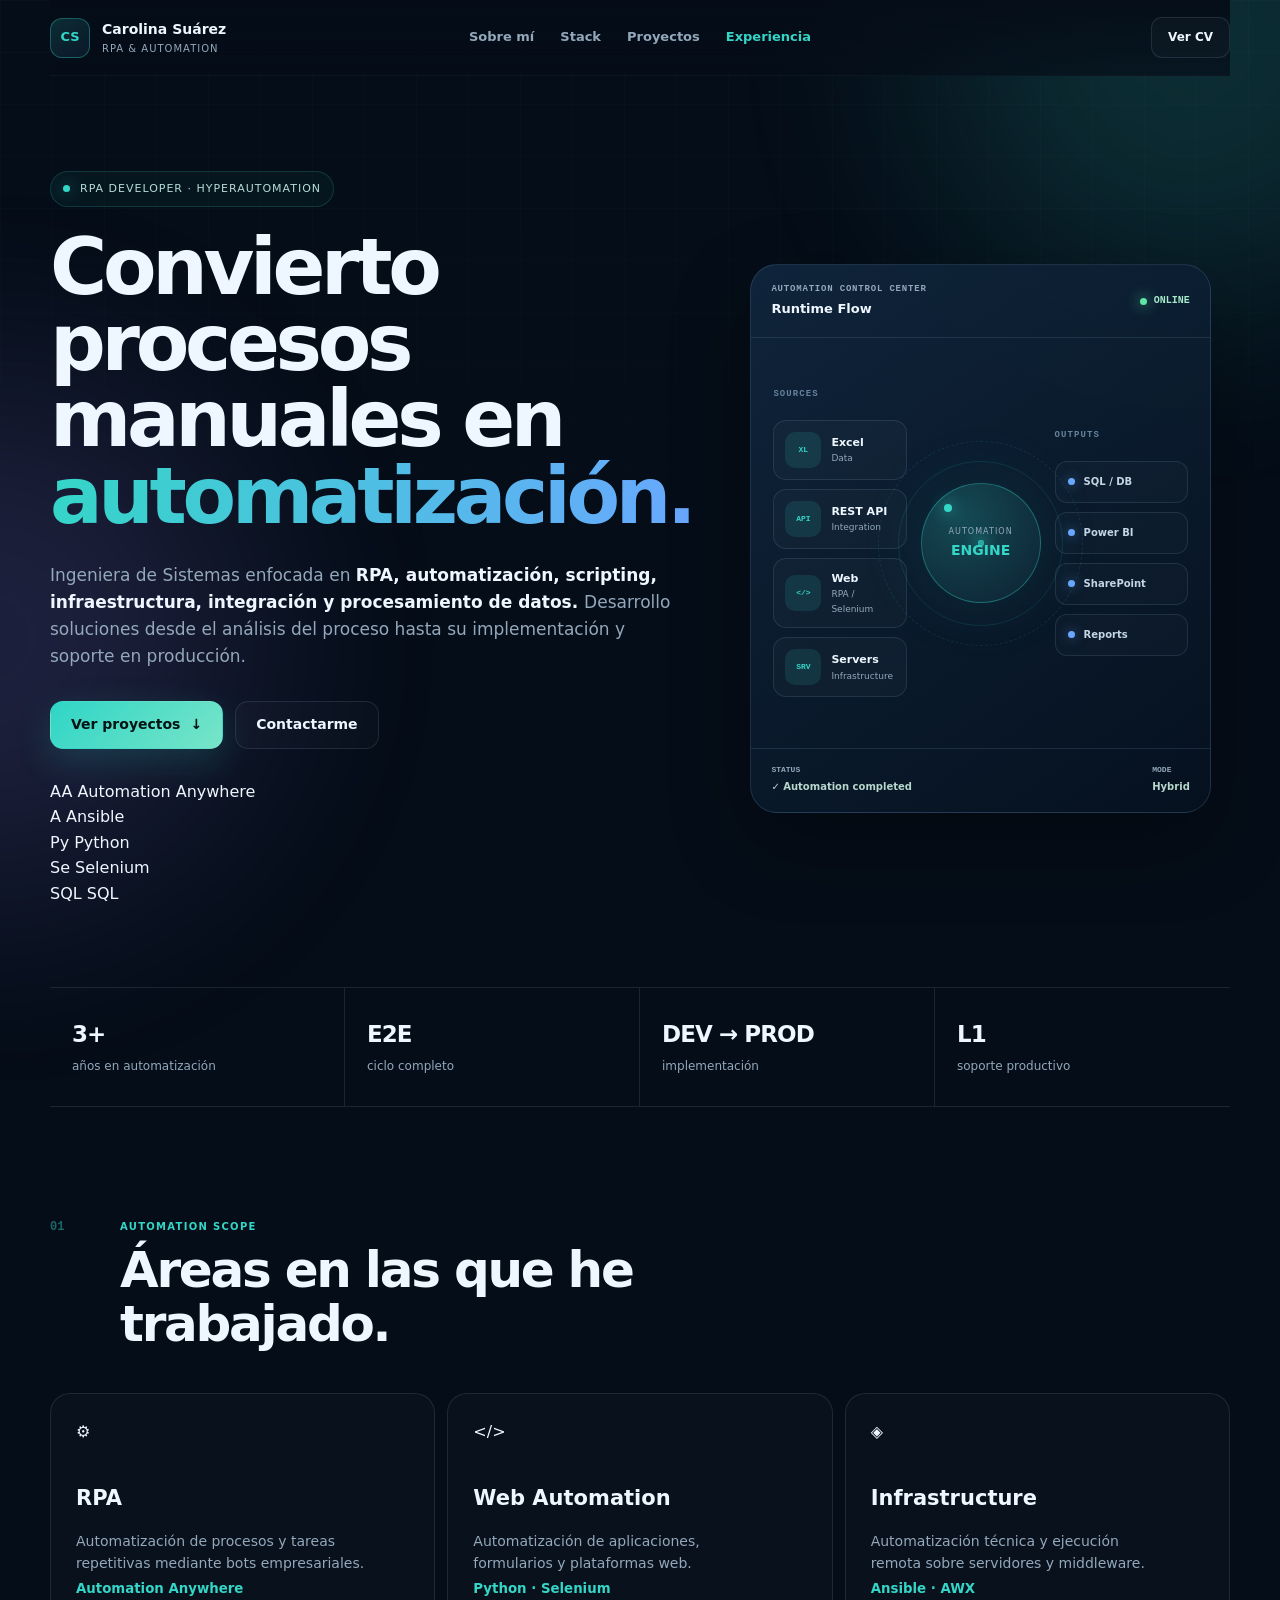
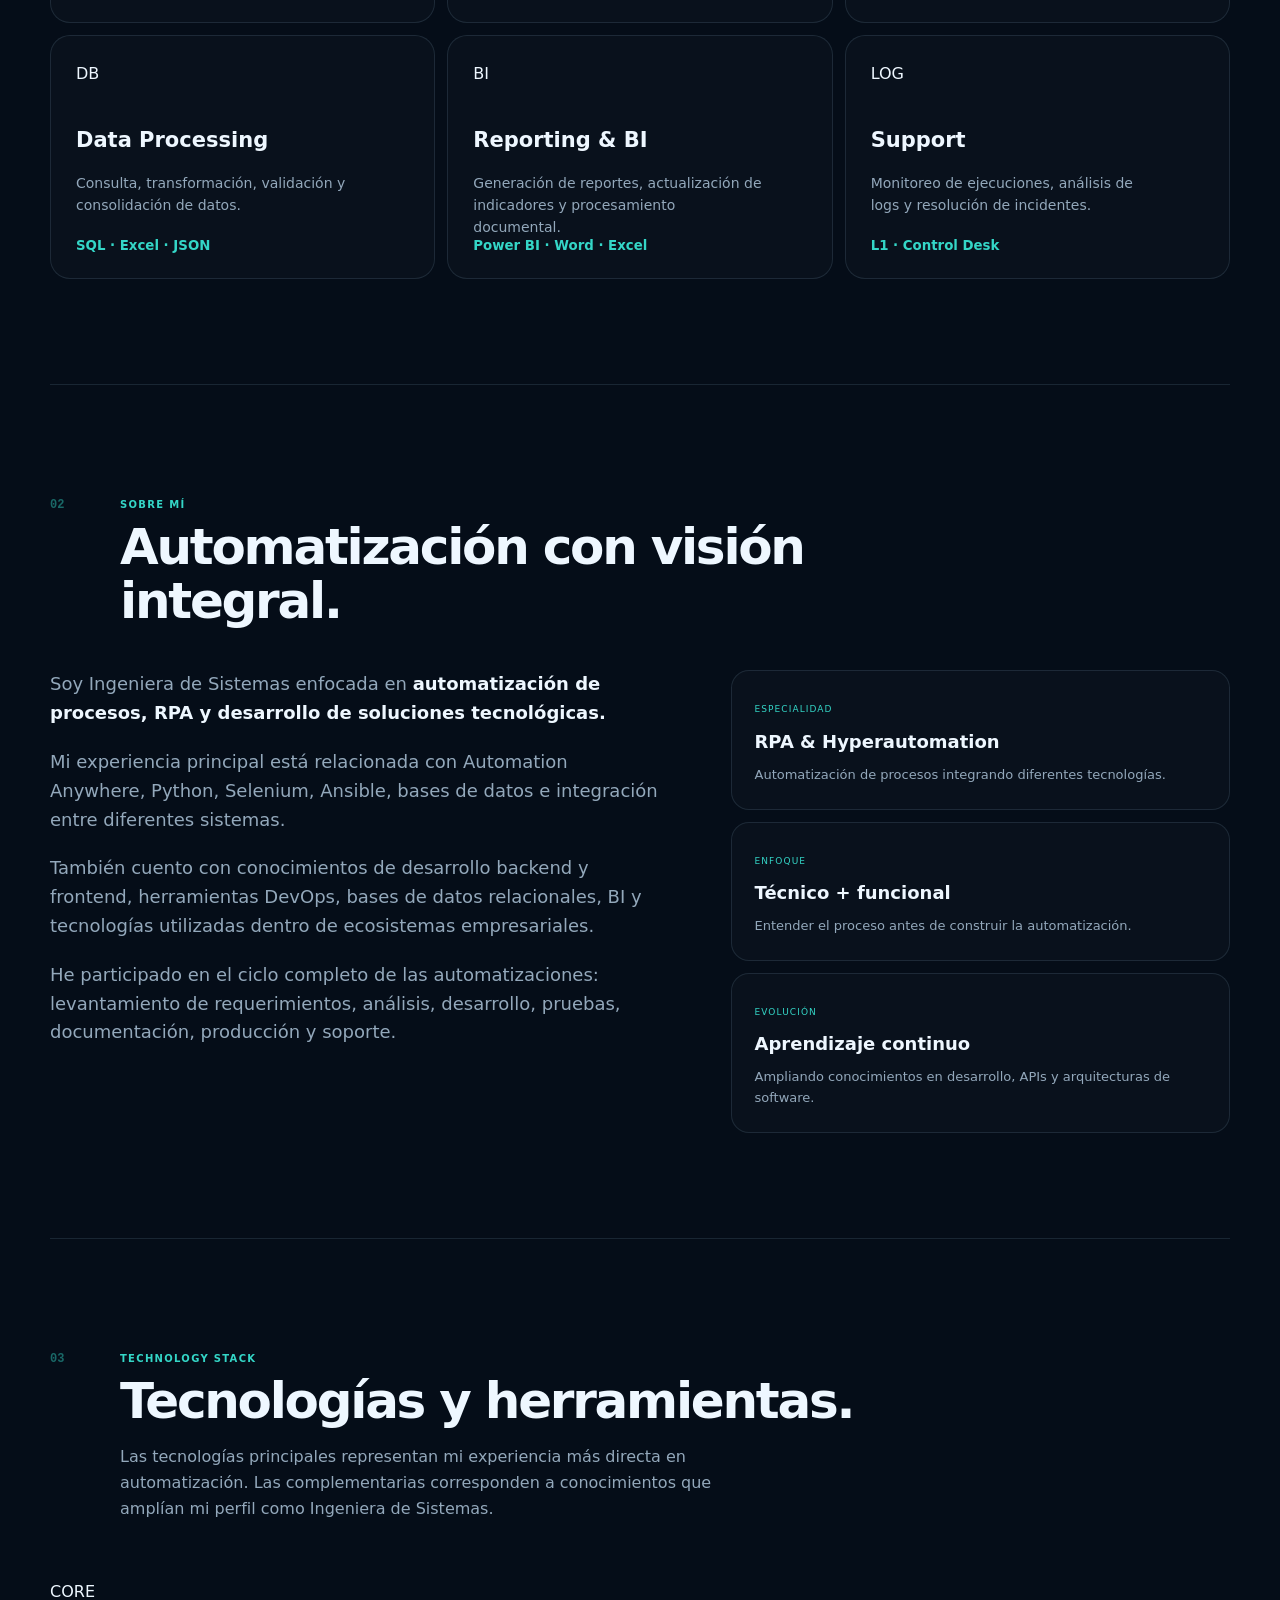
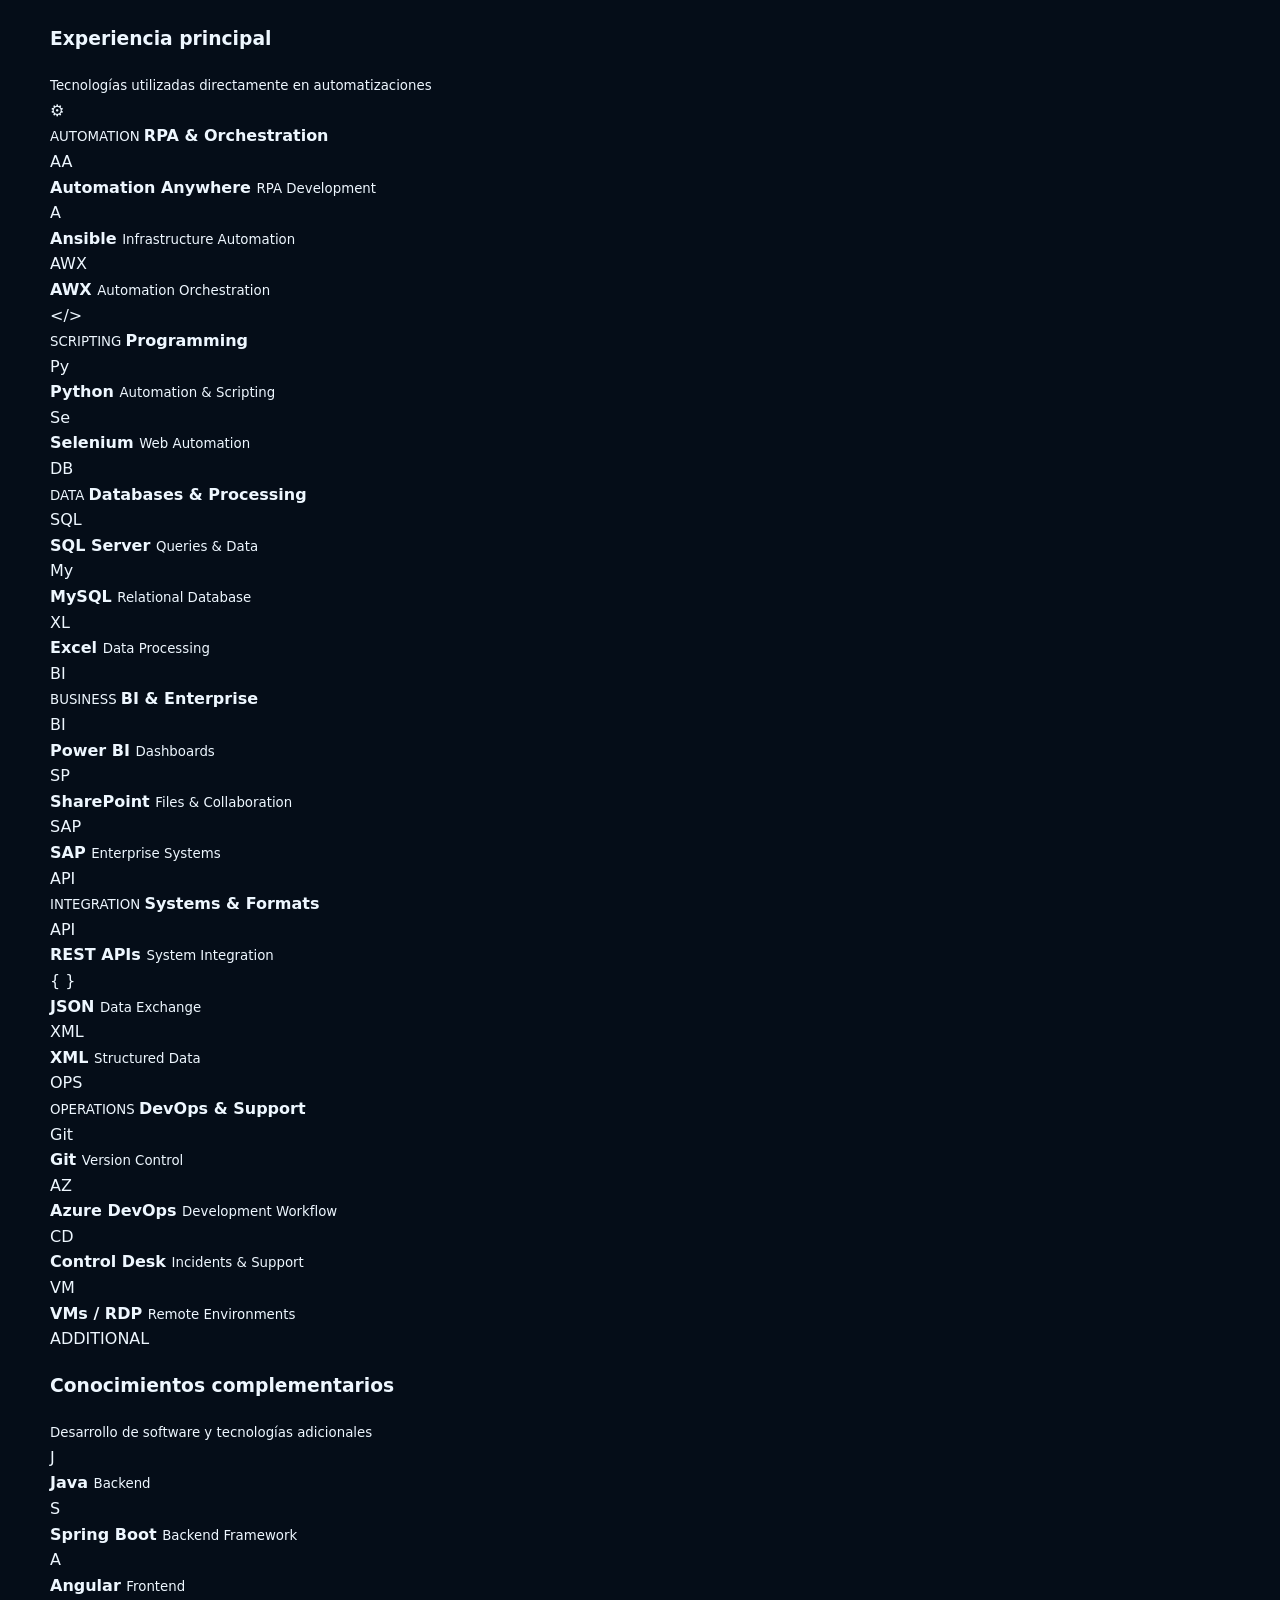
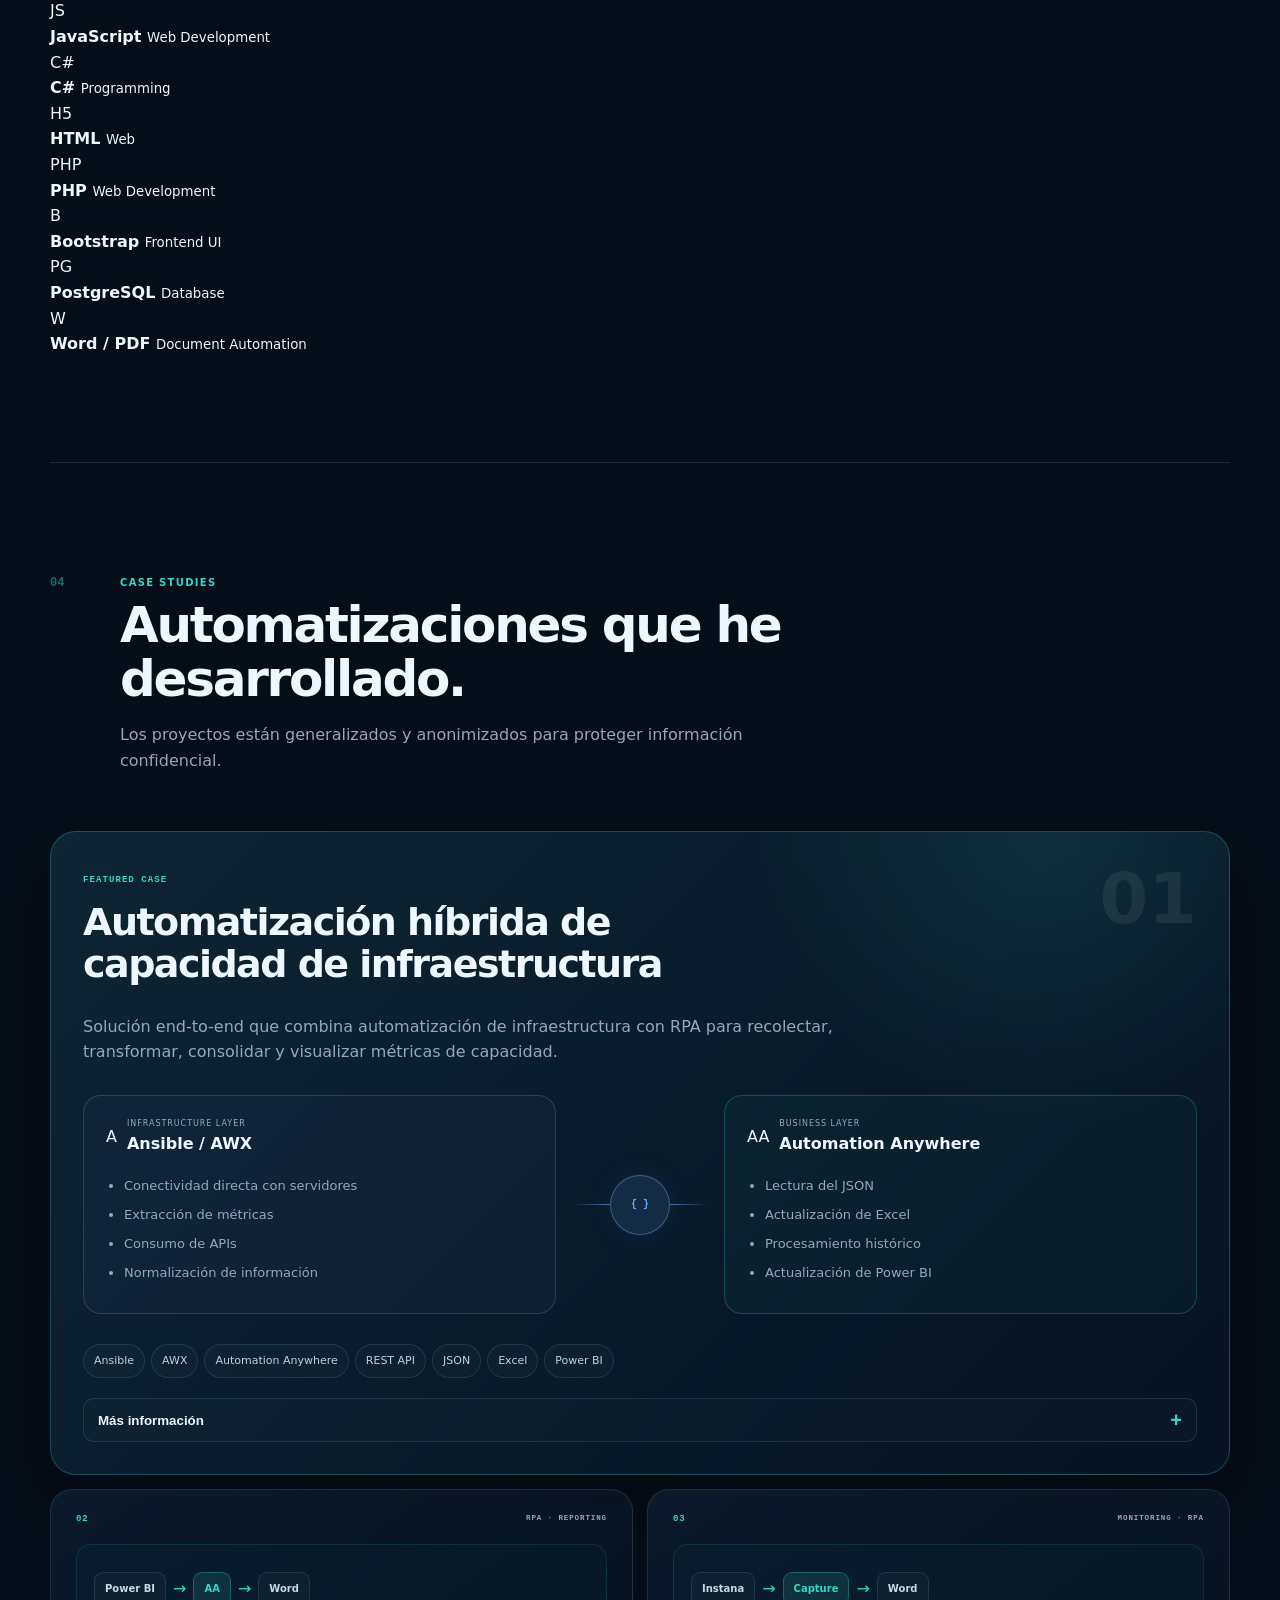
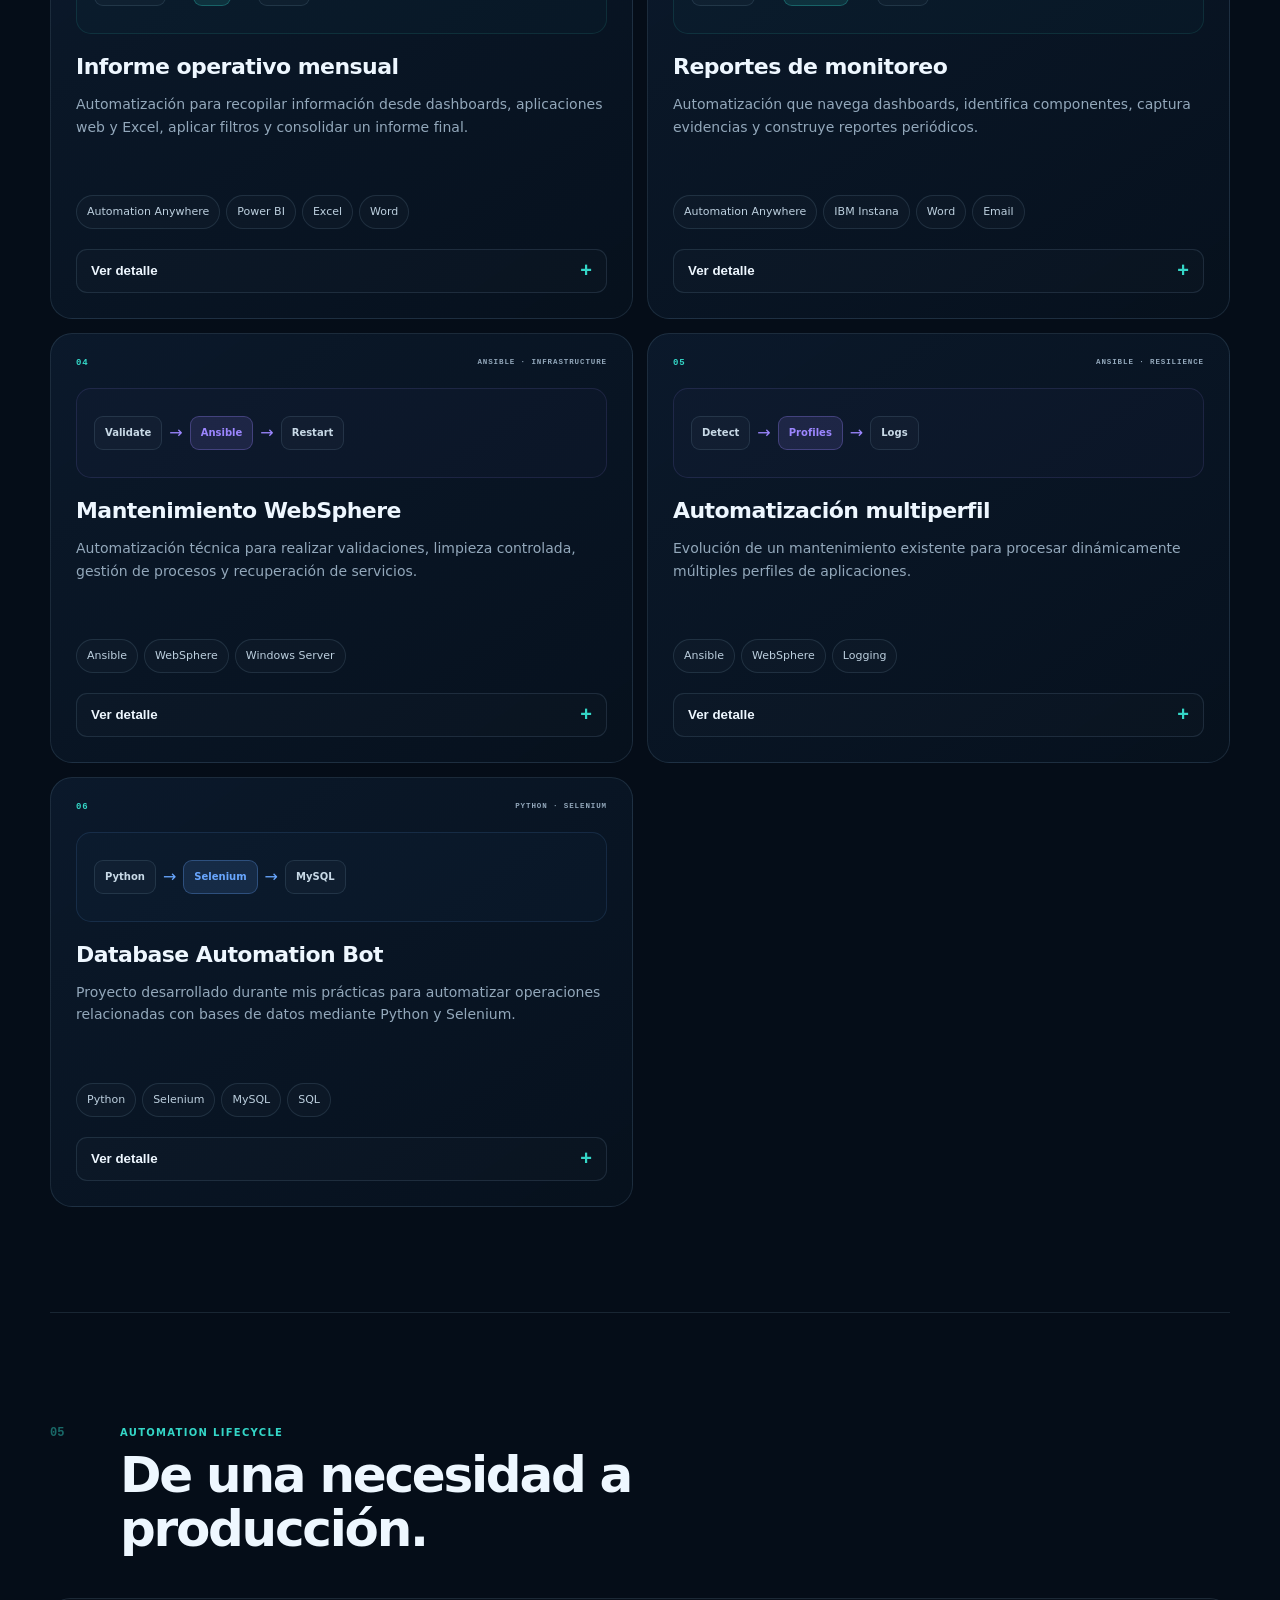
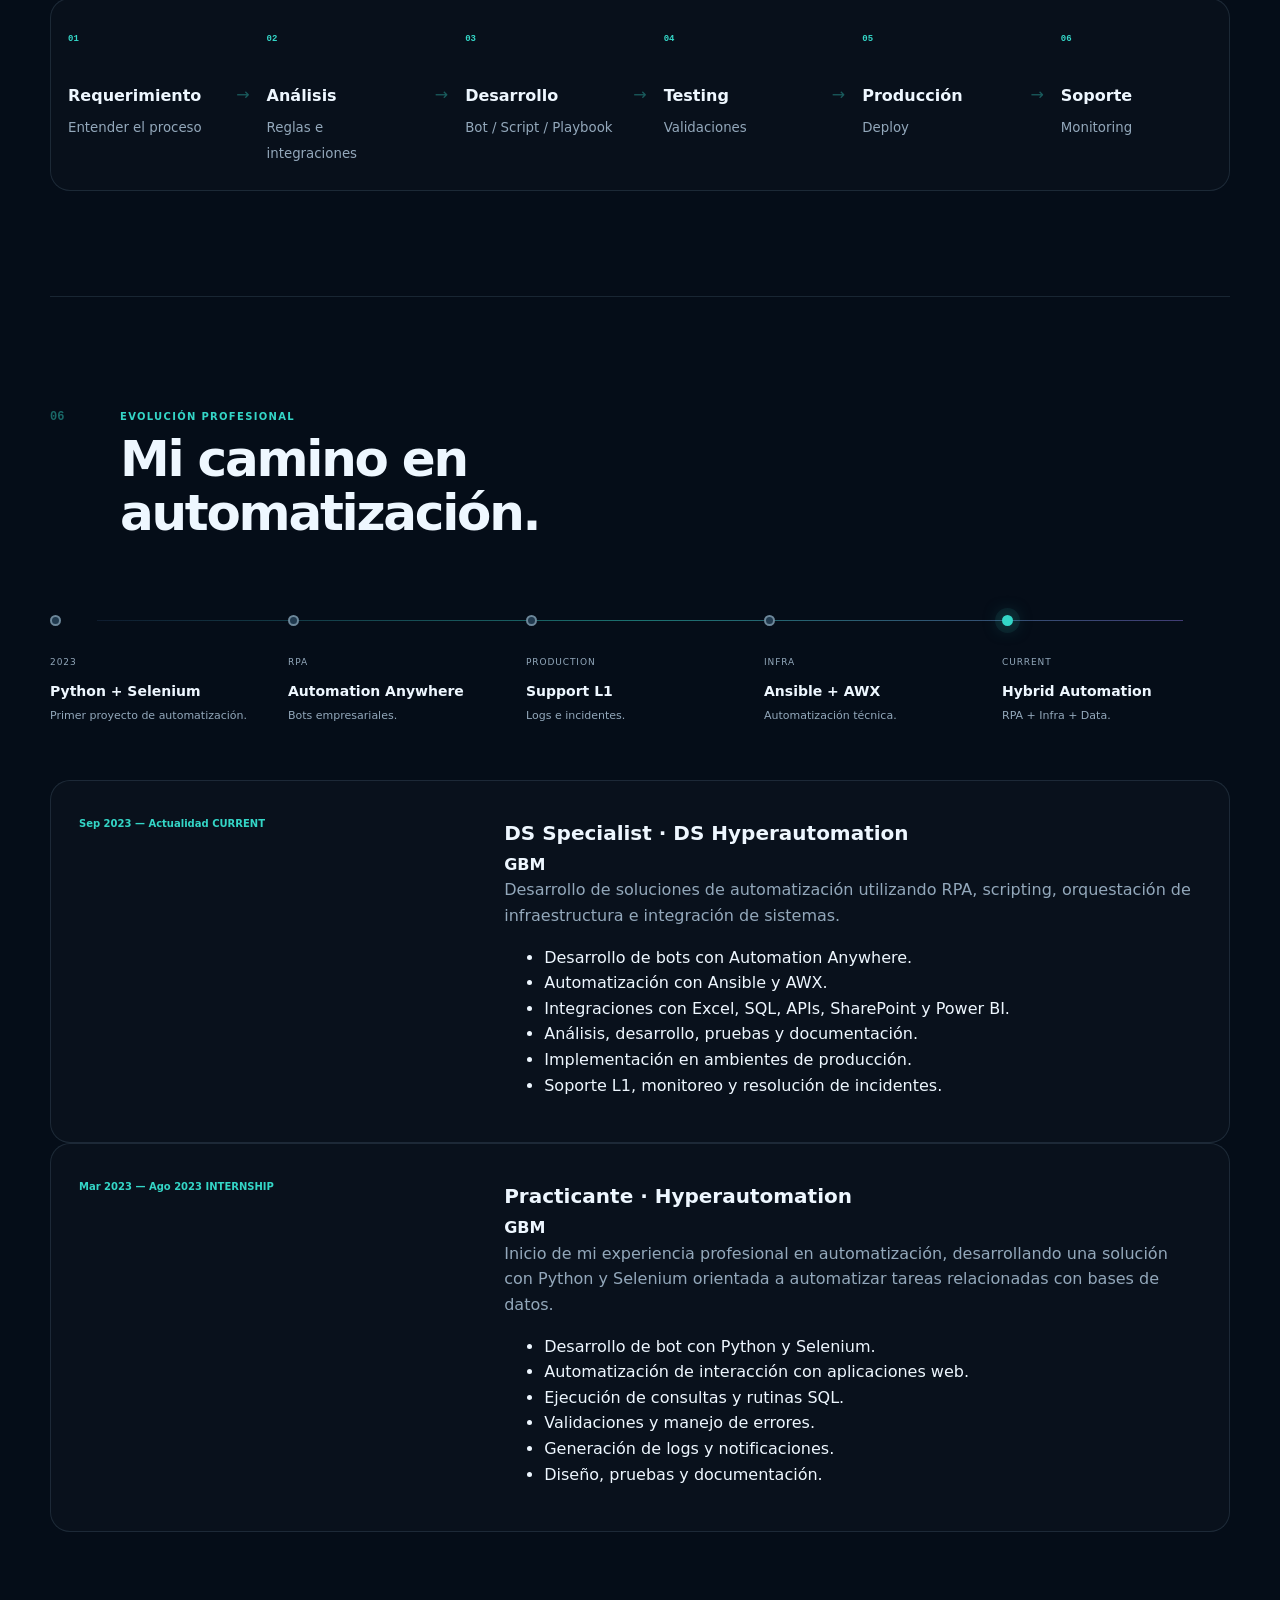
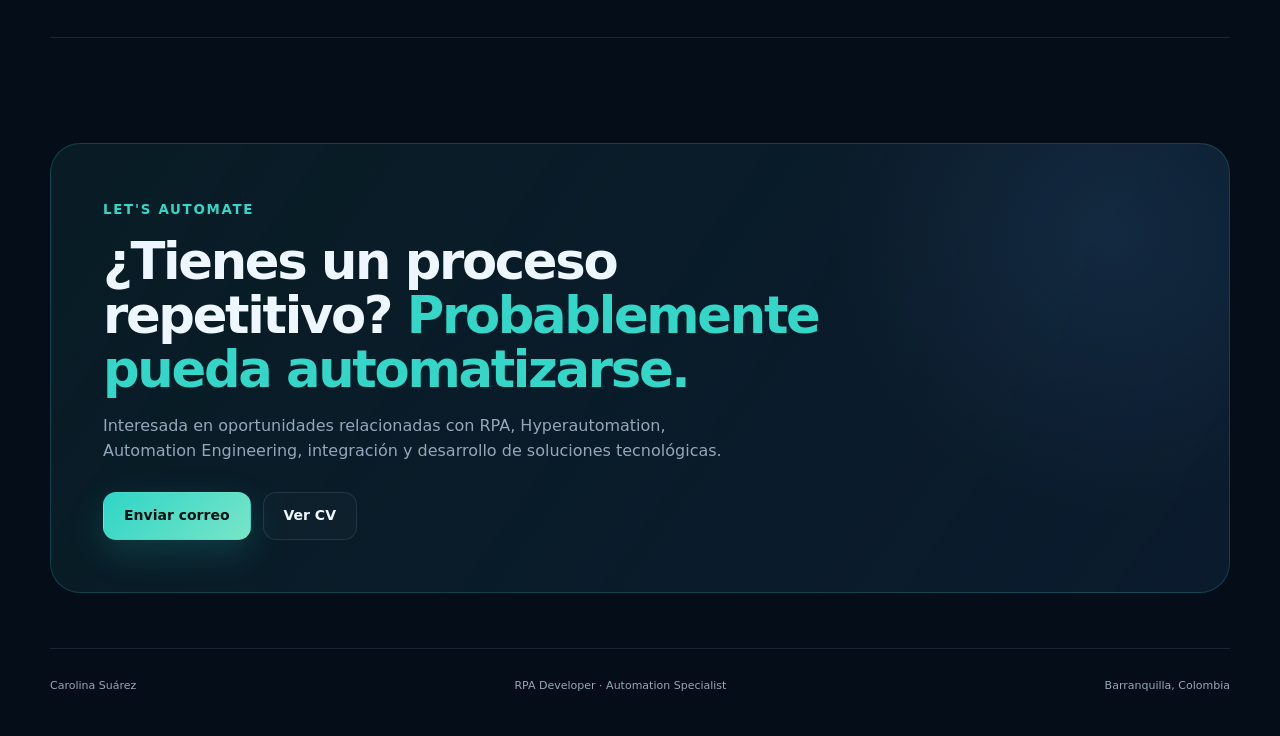
==== index.html @ 901d2fd2 "Update index.html" ====
<!doctype html>
<html lang="es">

<head>
  <meta charset="utf-8">

  <meta
    name="viewport"
    content="width=device-width, initial-scale=1"
  >

  <meta
    name="description"
    content="Portafolio de Carolina Suárez, Ingeniera de Sistemas y RPA Developer enfocada en Automation Anywhere, Ansible, Python, Selenium, automatización e integración de procesos."
  >

  <meta
    name="theme-color"
    content="#050d18"
  >

  <title>
    Carolina Suárez | RPA & Automation
  </title>

  <link
    rel="stylesheet"
    href="styles.css"
  >
</head>


<body>

  <!-- =========================
       BACKGROUND
  ========================== -->

  <div class="background-grid"></div>
  <div class="background-glow glow-one"></div>
  <div class="background-glow glow-two"></div>


  <!-- =========================
       HEADER
  ========================== -->

  <header class="header">

    <a
      href="#inicio"
      class="brand"
    >

      <span class="brand-symbol">
        CS
      </span>

      <div class="brand-copy">

        <strong>
          Carolina Suárez
        </strong>

        <small>
          RPA & Automation
        </small>

      </div>

    </a>


    <nav class="nav">

      <a href="#sobre-mi">
        Sobre mí
      </a>

      <a href="#stack">
        Stack
      </a>

      <a href="#proyectos">
        Proyectos
      </a>

      <a href="#experiencia">
        Experiencia
      </a>

    </nav>


    <a
      class="header-cta"
      href="CV_Carolina_Suarez.pdf"
      target="_blank"
      rel="noreferrer"
    >
      Ver CV
    </a>

  </header>



  <main>


    <!-- =========================
         HERO
    ========================== -->

    <section
      class="hero container"
      id="inicio"
    >

      <div class="hero-copy reveal">

        <div class="availability">

          <span class="availability-dot"></span>

          <span>
            RPA Developer · Hyperautomation
          </span>

        </div>


        <h1>

          Convierto procesos manuales en

          <span
            class="dynamic-word"
            id="dynamicWord"
          >
            automatización.
          </span>

        </h1>


        <p class="hero-description">

          Ingeniera de Sistemas enfocada en

          <strong>
            RPA, automatización, scripting, infraestructura,
            integración y procesamiento de datos.
          </strong>

          Desarrollo soluciones desde el análisis del proceso
          hasta su implementación y soporte en producción.

        </p>


        <div class="hero-buttons">

          <a
            href="#proyectos"
            class="button button-primary"
          >
            Ver proyectos
            <span>↓</span>
          </a>


          <a
            href="mailto:carolinasuarez0112@hotmail.com"
            class="button button-secondary"
          >
            Contactarme
          </a>

        </div>


        <!-- PRINCIPAL TECHNOLOGIES -->

        <div class="hero-tech">

          <div class="tech-chip">

            <span class="tech-icon icon-aa">
              AA
            </span>

            <span>
              Automation Anywhere
            </span>

          </div>


          <div class="tech-chip">

            <span class="tech-icon icon-ansible">
              A
            </span>

            <span>
              Ansible
            </span>

          </div>


          <div class="tech-chip">

            <span class="tech-icon icon-python">
              Py
            </span>

            <span>
              Python
            </span>

          </div>


          <div class="tech-chip">

            <span class="tech-icon icon-selenium">
              Se
            </span>

            <span>
              Selenium
            </span>

          </div>


          <div class="tech-chip">

            <span class="tech-icon icon-sql">
              SQL
            </span>

            <span>
              SQL
            </span>

          </div>

        </div>

      </div>



      <!-- =========================
           CONTROL CENTER
      ========================== -->

      <div class="automation-console reveal">

        <div class="console-header">

          <div>

            <small>
              AUTOMATION CONTROL CENTER
            </small>

            <strong>
              Runtime Flow
            </strong>

          </div>


          <div class="console-status">

            <span></span>

            ONLINE

          </div>

        </div>


        <div class="console-body">


          <!-- SOURCES -->

          <div class="console-column sources">

            <small class="console-label">
              SOURCES
            </small>


            <div class="source-node">

              <span class="source-icon icon-excel">
                XL
              </span>

              <div>

                <strong>
                  Excel
                </strong>

                <small>
                  Data
                </small>

              </div>

            </div>


            <div class="source-node">

              <span class="source-icon icon-api">
                API
              </span>

              <div>

                <strong>
                  REST API
                </strong>

                <small>
                  Integration
                </small>

              </div>

            </div>


            <div class="source-node">

              <span class="source-icon icon-web">
                &lt;/&gt;
              </span>

              <div>

                <strong>
                  Web
                </strong>

                <small>
                  RPA / Selenium
                </small>

              </div>

            </div>


            <div class="source-node">

              <span class="source-icon icon-server">
                SRV
              </span>

              <div>

                <strong>
                  Servers
                </strong>

                <small>
                  Infrastructure
                </small>

              </div>

            </div>

          </div>



          <!-- ENGINE -->

          <div class="automation-engine">

            <div class="engine-orbit orbit-one"></div>

            <div class="engine-orbit orbit-two"></div>


            <div class="engine-core">

              <span class="engine-pulse"></span>

              <small>
                AUTOMATION
              </small>

              <strong>
                ENGINE
              </strong>

            </div>


            <span class="data-particle particle-one"></span>
            <span class="data-particle particle-two"></span>
            <span class="data-particle particle-three"></span>

          </div>



          <!-- OUTPUTS -->

          <div class="console-column outputs">

            <small class="console-label">
              OUTPUTS
            </small>


            <div class="output-node">

              <span></span>

              SQL / DB

            </div>


            <div class="output-node">

              <span></span>

              Power BI

            </div>


            <div class="output-node">

              <span></span>

              SharePoint

            </div>


            <div class="output-node">

              <span></span>

              Reports

            </div>

          </div>

        </div>


        <div class="console-footer">

          <div>

            <span>
              STATUS
            </span>

            <strong>
              ✓ Automation completed
            </strong>

          </div>


          <div>

            <span>
              MODE
            </span>

            <strong>
              Hybrid
            </strong>

          </div>

        </div>

      </div>

    </section>



    <!-- =========================
         METRICS
    ========================== -->

    <section class="metrics container reveal">

      <article>

        <strong>
          3+
        </strong>

        <span>
          años en automatización
        </span>

      </article>


      <article>

        <strong>
          E2E
        </strong>

        <span>
          ciclo completo
        </span>

      </article>


      <article>

        <strong>
          DEV → PROD
        </strong>

        <span>
          implementación
        </span>

      </article>


      <article>

        <strong>
          L1
        </strong>

        <span>
          soporte productivo
        </span>

      </article>

    </section>



    <!-- =========================
         SCOPE
    ========================== -->

    <section class="automation-domains container">

      <div class="section-intro reveal">

        <span class="section-id">
          01
        </span>

        <div>

          <small>
            AUTOMATION SCOPE
          </small>

          <h2>
            Áreas en las que he trabajado.
          </h2>

        </div>

      </div>


      <div class="domain-grid">

        <article class="domain-card reveal">

          <span class="domain-icon">
            ⚙
          </span>

          <h3>
            RPA
          </h3>

          <p>
            Automatización de procesos y tareas repetitivas
            mediante bots empresariales.
          </p>

          <small>
            Automation Anywhere
          </small>

        </article>


        <article class="domain-card reveal">

          <span class="domain-icon">
            &lt;/&gt;
          </span>

          <h3>
            Web Automation
          </h3>

          <p>
            Automatización de aplicaciones, formularios
            y plataformas web.
          </p>

          <small>
            Python · Selenium
          </small>

        </article>


        <article class="domain-card reveal">

          <span class="domain-icon purple-icon">
            ◈
          </span>

          <h3>
            Infrastructure
          </h3>

          <p>
            Automatización técnica y ejecución remota
            sobre servidores y middleware.
          </p>

          <small>
            Ansible · AWX
          </small>

        </article>


        <article class="domain-card reveal">

          <span class="domain-icon blue-icon">
            DB
          </span>

          <h3>
            Data Processing
          </h3>

          <p>
            Consulta, transformación, validación y
            consolidación de datos.
          </p>

          <small>
            SQL · Excel · JSON
          </small>

        </article>


        <article class="domain-card reveal">

          <span class="domain-icon">
            BI
          </span>

          <h3>
            Reporting & BI
          </h3>

          <p>
            Generación de reportes, actualización de
            indicadores y procesamiento documental.
          </p>

          <small>
            Power BI · Word · Excel
          </small>

        </article>


        <article class="domain-card reveal">

          <span class="domain-icon purple-icon">
            LOG
          </span>

          <h3>
            Support
          </h3>

          <p>
            Monitoreo de ejecuciones, análisis de logs
            y resolución de incidentes.
          </p>

          <small>
            L1 · Control Desk
          </small>

        </article>

      </div>

    </section>



    <!-- =========================
         ABOUT
    ========================== -->

    <section
      class="about container"
      id="sobre-mi"
    >

      <div class="section-intro reveal">

        <span class="section-id">
          02
        </span>

        <div>

          <small>
            SOBRE MÍ
          </small>

          <h2>
            Automatización con visión integral.
          </h2>

        </div>

      </div>


      <div class="about-layout">

        <div class="about-main reveal">

          <p>

            Soy Ingeniera de Sistemas enfocada en

            <strong>
              automatización de procesos, RPA y
              desarrollo de soluciones tecnológicas.
            </strong>

          </p>


          <p>

            Mi experiencia principal está relacionada con
            Automation Anywhere, Python, Selenium, Ansible,
            bases de datos e integración entre diferentes
            sistemas.

          </p>


          <p>

            También cuento con conocimientos de desarrollo
            backend y frontend, herramientas DevOps,
            bases de datos relacionales, BI y tecnologías
            utilizadas dentro de ecosistemas empresariales.

          </p>


          <p>

            He participado en el ciclo completo de las
            automatizaciones: levantamiento de requerimientos,
            análisis, desarrollo, pruebas, documentación,
            producción y soporte.

          </p>

        </div>


        <div class="about-side reveal">

          <div class="about-value">

            <small>
              ESPECIALIDAD
            </small>

            <strong>
              RPA & Hyperautomation
            </strong>

            <p>
              Automatización de procesos integrando
              diferentes tecnologías.
            </p>

          </div>


          <div class="about-value">

            <small>
              ENFOQUE
            </small>

            <strong>
              Técnico + funcional
            </strong>

            <p>
              Entender el proceso antes de construir
              la automatización.
            </p>

          </div>


          <div class="about-value">

            <small>
              EVOLUCIÓN
            </small>

            <strong>
              Aprendizaje continuo
            </strong>

            <p>
              Ampliando conocimientos en desarrollo,
              APIs y arquitecturas de software.
            </p>

          </div>

        </div>

      </div>

    </section>



    <!-- =========================
         TECHNOLOGY STACK
    ========================== -->

    <section
      class="stack-section container"
      id="stack"
    >

      <div class="section-intro reveal">

        <span class="section-id">
          03
        </span>

        <div>

          <small>
            TECHNOLOGY STACK
          </small>

          <h2>
            Tecnologías y herramientas.
          </h2>

          <p>
            Las tecnologías principales representan mi experiencia
            más directa en automatización. Las complementarias
            corresponden a conocimientos que amplían mi perfil
            como Ingeniera de Sistemas.
          </p>

        </div>

      </div>



      <!-- CORE STACK -->

      <div class="stack-title-row reveal">

        <div>

          <span class="stack-level core-level">
            CORE
          </span>

          <h3>
            Experiencia principal
          </h3>

        </div>

        <small>
          Tecnologías utilizadas directamente en automatizaciones
        </small>

      </div>


      <div class="technology-grid core-grid">


        <!-- AUTOMATION -->

        <article class="technology-category reveal">

          <div class="technology-category-header">

            <span class="category-symbol">
              ⚙
            </span>

            <div>

              <small>
                AUTOMATION
              </small>

              <strong>
                RPA & Orchestration
              </strong>

            </div>

          </div>


          <div class="technology-list">

            <div class="technology">

              <span class="tech-icon icon-aa">
                AA
              </span>

              <div>

                <strong>
                  Automation Anywhere
                </strong>

                <small>
                  RPA Development
                </small>

              </div>

            </div>


            <div class="technology">

              <span class="tech-icon icon-ansible">
                A
              </span>

              <div>

                <strong>
                  Ansible
                </strong>

                <small>
                  Infrastructure Automation
                </small>

              </div>

            </div>


            <div class="technology">

              <span class="tech-icon icon-awx">
                AWX
              </span>

              <div>

                <strong>
                  AWX
                </strong>

                <small>
                  Automation Orchestration
                </small>

              </div>

            </div>

          </div>

        </article>



        <!-- SCRIPTING -->

        <article class="technology-category reveal">

          <div class="technology-category-header">

            <span class="category-symbol blue-category">
              &lt;/&gt;
            </span>

            <div>

              <small>
                SCRIPTING
              </small>

              <strong>
                Programming
              </strong>

            </div>

          </div>


          <div class="technology-list">

            <div class="technology">

              <span class="tech-icon icon-python">
                Py
              </span>

              <div>

                <strong>
                  Python
                </strong>

                <small>
                  Automation & Scripting
                </small>

              </div>

            </div>


            <div class="technology">

              <span class="tech-icon icon-selenium">
                Se
              </span>

              <div>

                <strong>
                  Selenium
                </strong>

                <small>
                  Web Automation
                </small>

              </div>

            </div>

          </div>

        </article>



        <!-- DATA -->

        <article class="technology-category reveal">

          <div class="technology-category-header">

            <span class="category-symbol blue-category">
              DB
            </span>

            <div>

              <small>
                DATA
              </small>

              <strong>
                Databases & Processing
              </strong>

            </div>

          </div>


          <div class="technology-list">

            <div class="technology">

              <span class="tech-icon icon-sql">
                SQL
              </span>

              <div>

                <strong>
                  SQL Server
                </strong>

                <small>
                  Queries & Data
                </small>

              </div>

            </div>


            <div class="technology">

              <span class="tech-icon icon-mysql">
                My
              </span>

              <div>

                <strong>
                  MySQL
                </strong>

                <small>
                  Relational Database
                </small>

              </div>

            </div>


            <div class="technology">

              <span class="tech-icon icon-excel">
                XL
              </span>

              <div>

                <strong>
                  Excel
                </strong>

                <small>
                  Data Processing
                </small>

              </div>

            </div>

          </div>

        </article>



        <!-- BUSINESS -->

        <article class="technology-category reveal">

          <div class="technology-category-header">

            <span class="category-symbol">
              BI
            </span>

            <div>

              <small>
                BUSINESS
              </small>

              <strong>
                BI & Enterprise
              </strong>

            </div>

          </div>


          <div class="technology-list">

            <div class="technology">

              <span class="tech-icon icon-powerbi">
                BI
              </span>

              <div>

                <strong>
                  Power BI
                </strong>

                <small>
                  Dashboards
                </small>

              </div>

            </div>


            <div class="technology">

              <span class="tech-icon icon-sharepoint">
                SP
              </span>

              <div>

                <strong>
                  SharePoint
                </strong>

                <small>
                  Files & Collaboration
                </small>

              </div>

            </div>


            <div class="technology">

              <span class="tech-icon icon-sap">
                SAP
              </span>

              <div>

                <strong>
                  SAP
                </strong>

                <small>
                  Enterprise Systems
                </small>

              </div>

            </div>

          </div>

        </article>



        <!-- INTEGRATION -->

        <article class="technology-category reveal">

          <div class="technology-category-header">

            <span class="category-symbol blue-category">
              API
            </span>

            <div>

              <small>
                INTEGRATION
              </small>

              <strong>
                Systems & Formats
              </strong>

            </div>

          </div>


          <div class="technology-list">

            <div class="technology">

              <span class="tech-icon icon-api">
                API
              </span>

              <div>

                <strong>
                  REST APIs
                </strong>

                <small>
                  System Integration
                </small>

              </div>

            </div>


            <div class="technology">

              <span class="tech-icon icon-json">
                { }
              </span>

              <div>

                <strong>
                  JSON
                </strong>

                <small>
                  Data Exchange
                </small>

              </div>

            </div>


            <div class="technology">

              <span class="tech-icon icon-xml">
                XML
              </span>

              <div>

                <strong>
                  XML
                </strong>

                <small>
                  Structured Data
                </small>

              </div>

            </div>

          </div>

        </article>



        <!-- OPERATIONS -->

        <article class="technology-category reveal">

          <div class="technology-category-header">

            <span class="category-symbol purple-category">
              OPS
            </span>

            <div>

              <small>
                OPERATIONS
              </small>

              <strong>
                DevOps & Support
              </strong>

            </div>

          </div>


          <div class="technology-list">

            <div class="technology">

              <span class="tech-icon icon-git">
                Git
              </span>

              <div>

                <strong>
                  Git
                </strong>

                <small>
                  Version Control
                </small>

              </div>

            </div>


            <div class="technology">

              <span class="tech-icon icon-azure">
                AZ
              </span>

              <div>

                <strong>
                  Azure DevOps
                </strong>

                <small>
                  Development Workflow
                </small>

              </div>

            </div>


            <div class="technology">

              <span class="tech-icon icon-control">
                CD
              </span>

              <div>

                <strong>
                  Control Desk
                </strong>

                <small>
                  Incidents & Support
                </small>

              </div>

            </div>


            <div class="technology">

              <span class="tech-icon icon-vm">
                VM
              </span>

              <div>

                <strong>
                  VMs / RDP
                </strong>

                <small>
                  Remote Environments
                </small>

              </div>

            </div>

          </div>

        </article>

      </div>



      <!-- COMPLEMENTARY STACK -->

      <div class="stack-title-row secondary-stack-title reveal">

        <div>

          <span class="stack-level secondary-level">
            ADDITIONAL
          </span>

          <h3>
            Conocimientos complementarios
          </h3>

        </div>

        <small>
          Desarrollo de software y tecnologías adicionales
        </small>

      </div>


      <div class="additional-tech-grid reveal">


        <div class="additional-tech">

          <span class="tech-icon icon-java">
            J
          </span>

          <div>

            <strong>
              Java
            </strong>

            <small>
              Backend
            </small>

          </div>

        </div>


        <div class="additional-tech">

          <span class="tech-icon icon-spring">
            S
          </span>

          <div>

            <strong>
              Spring Boot
            </strong>

            <small>
              Backend Framework
            </small>

          </div>

        </div>


        <div class="additional-tech">

          <span class="tech-icon icon-angular">
            A
          </span>

          <div>

            <strong>
              Angular
            </strong>

            <small>
              Frontend
            </small>

          </div>

        </div>


        <div class="additional-tech">

          <span class="tech-icon icon-javascript">
            JS
          </span>

          <div>

            <strong>
              JavaScript
            </strong>

            <small>
              Web Development
            </small>

          </div>

        </div>


        <div class="additional-tech">

          <span class="tech-icon icon-csharp">
            C#
          </span>

          <div>

            <strong>
              C#
            </strong>

            <small>
              Programming
            </small>

          </div>

        </div>


        <div class="additional-tech">

          <span class="tech-icon icon-html">
            H5
          </span>

          <div>

            <strong>
              HTML
            </strong>

            <small>
              Web
            </small>

          </div>

        </div>


        <div class="additional-tech">

          <span class="tech-icon icon-php">
            PHP
          </span>

          <div>

            <strong>
              PHP
            </strong>

            <small>
              Web Development
            </small>

          </div>

        </div>


        <div class="additional-tech">

          <span class="tech-icon icon-bootstrap">
            B
          </span>

          <div>

            <strong>
              Bootstrap
            </strong>

            <small>
              Frontend UI
            </small>

          </div>

        </div>


        <div class="additional-tech">

          <span class="tech-icon icon-postgresql">
            PG
          </span>

          <div>

            <strong>
              PostgreSQL
            </strong>

            <small>
              Database
            </small>

          </div>

        </div>


        <div class="additional-tech">

          <span class="tech-icon icon-word">
            W
          </span>

          <div>

            <strong>
              Word / PDF
            </strong>

            <small>
              Document Automation
            </small>

          </div>

        </div>

      </div>

    </section>



    <!-- =========================
         PROJECTS
    ========================== -->

    <section
      class="projects container"
      id="proyectos"
    >

      <div class="section-intro reveal">

        <span class="section-id">
          04
        </span>

        <div>

          <small>
            CASE STUDIES
          </small>

          <h2>
            Automatizaciones que he desarrollado.
          </h2>

          <p>
            Los proyectos están generalizados y anonimizados
            para proteger información confidencial.
          </p>

        </div>

      </div>



      <!-- FEATURED -->

      <article class="featured-project reveal tilt-card">

        <div class="featured-project-header">

          <div>

            <span class="featured-label">
              FEATURED CASE
            </span>

            <h3>
              Automatización híbrida de capacidad de infraestructura
            </h3>

          </div>


          <span class="featured-number">
            01
          </span>

        </div>


        <p class="featured-description">

          Solución end-to-end que combina automatización
          de infraestructura con RPA para recolectar,
          transformar, consolidar y visualizar métricas
          de capacidad.

        </p>


        <div class="hybrid-architecture">

          <div class="hybrid-side ansible-side">

            <div class="hybrid-title">

              <span class="tech-icon icon-ansible large-tech-icon">
                A
              </span>

              <div>

                <small>
                  INFRASTRUCTURE LAYER
                </small>

                <strong>
                  Ansible / AWX
                </strong>

              </div>

            </div>


            <ul>

              <li>
                Conectividad directa con servidores
              </li>

              <li>
                Extracción de métricas
              </li>

              <li>
                Consumo de APIs
              </li>

              <li>
                Normalización de información
              </li>

            </ul>

          </div>



          <div class="hybrid-bridge">

            <span class="bridge-line"></span>

            <div class="json-node">
              { }
            </div>

            <span class="bridge-line"></span>

          </div>



          <div class="hybrid-side rpa-side">

            <div class="hybrid-title">

              <span class="tech-icon icon-aa large-tech-icon">
                AA
              </span>

              <div>

                <small>
                  BUSINESS LAYER
                </small>

                <strong>
                  Automation Anywhere
                </strong>

              </div>

            </div>


            <ul>

              <li>
                Lectura del JSON
              </li>

              <li>
                Actualización de Excel
              </li>

              <li>
                Procesamiento histórico
              </li>

              <li>
                Actualización de Power BI
              </li>

            </ul>

          </div>

        </div>


        <div class="project-tags">

          <span>
            Ansible
          </span>

          <span>
            AWX
          </span>

          <span>
            Automation Anywhere
          </span>

          <span>
            REST API
          </span>

          <span>
            JSON
          </span>

          <span>
            Excel
          </span>

          <span>
            Power BI
          </span>

        </div>


        <button
          class="case-toggle"
          type="button"
          aria-expanded="false"
        >

          Más información

          <span>
            +
          </span>

        </button>


        <div
          class="case-detail"
          hidden
        >

          <p>
            La información requerida se encontraba distribuida
            en múltiples servidores. Ansible/AWX se utilizó como
            capa técnica de extracción y conexión con la
            infraestructura.
          </p>

          <p>
            Automation Anywhere toma posteriormente la información
            estructurada para realizar el procesamiento orientado
            al negocio y la actualización de indicadores.
          </p>

          <strong>
            Participación: desarrollo completo de ambas capas.
          </strong>

        </div>

      </article>



      <div class="projects-grid">


        <!-- PROJECT 2 -->

        <article class="case-card reveal tilt-card">

          <div class="case-top">

            <span>
              02
            </span>

            <small>
              RPA · REPORTING
            </small>

          </div>


          <div class="case-visual">

            <div class="flow-pill">
              Power BI
            </div>

            <span>→</span>

            <div class="flow-pill accent">
              AA
            </div>

            <span>→</span>

            <div class="flow-pill">
              Word
            </div>

          </div>


          <h3>
            Informe operativo mensual
          </h3>


          <p>

            Automatización para recopilar información
            desde dashboards, aplicaciones web y Excel,
            aplicar filtros y consolidar un informe final.

          </p>


          <div class="project-tags">

            <span>Automation Anywhere</span>
            <span>Power BI</span>
            <span>Excel</span>
            <span>Word</span>

          </div>


          <button
            class="case-toggle"
            type="button"
            aria-expanded="false"
          >

            Ver detalle

            <span>+</span>

          </button>


          <div class="case-detail" hidden>

            <p>
              Integra navegación, procesamiento de información,
              evidencias, documentos y distribución automática
              por correo.
            </p>

          </div>

        </article>



        <!-- PROJECT 3 -->

        <article class="case-card reveal tilt-card">

          <div class="case-top">

            <span>
              03
            </span>

            <small>
              MONITORING · RPA
            </small>

          </div>


          <div class="case-visual">

            <div class="flow-pill">
              Instana
            </div>

            <span>→</span>

            <div class="flow-pill accent">
              Capture
            </div>

            <span>→</span>

            <div class="flow-pill">
              Word
            </div>

          </div>


          <h3>
            Reportes de monitoreo
          </h3>


          <p>

            Automatización que navega dashboards,
            identifica componentes, captura evidencias
            y construye reportes periódicos.

          </p>


          <div class="project-tags">

            <span>Automation Anywhere</span>
            <span>IBM Instana</span>
            <span>Word</span>
            <span>Email</span>

          </div>


          <button
            class="case-toggle"
            type="button"
            aria-expanded="false"
          >

            Ver detalle

            <span>+</span>

          </button>


          <div class="case-detail" hidden>

            <p>
              El bot relaciona las secciones de una plantilla
              con los componentes correspondientes del dashboard
              y automatiza la inserción de evidencias.
            </p>

          </div>

        </article>



        <!-- PROJECT 4 -->

        <article class="case-card reveal tilt-card">

          <div class="case-top">

            <span>
              04
            </span>

            <small>
              ANSIBLE · INFRASTRUCTURE
            </small>

          </div>


          <div class="case-visual purple">

            <div class="flow-pill">
              Validate
            </div>

            <span>→</span>

            <div class="flow-pill purple-pill">
              Ansible
            </div>

            <span>→</span>

            <div class="flow-pill">
              Restart
            </div>

          </div>


          <h3>
            Mantenimiento WebSphere
          </h3>


          <p>

            Automatización técnica para realizar validaciones,
            limpieza controlada, gestión de procesos y
            recuperación de servicios.

          </p>


          <div class="project-tags">

            <span>Ansible</span>
            <span>WebSphere</span>
            <span>Windows Server</span>

          </div>


          <button
            class="case-toggle"
            type="button"
            aria-expanded="false"
          >

            Ver detalle

            <span>+</span>

          </button>


          <div class="case-detail" hidden>

            <p>
              La automatización ejecuta actividades de
              mantenimiento y posteriormente valida la
              disponibilidad del servicio.
            </p>

          </div>

        </article>



        <!-- PROJECT 5 -->

        <article class="case-card reveal tilt-card">

          <div class="case-top">

            <span>
              05
            </span>

            <small>
              ANSIBLE · RESILIENCE
            </small>

          </div>


          <div class="case-visual purple">

            <div class="flow-pill">
              Detect
            </div>

            <span>→</span>

            <div class="flow-pill purple-pill">
              Profiles
            </div>

            <span>→</span>

            <div class="flow-pill">
              Logs
            </div>

          </div>


          <h3>
            Automatización multiperfil
          </h3>


          <p>

            Evolución de un mantenimiento existente para
            procesar dinámicamente múltiples perfiles
            de aplicaciones.

          </p>


          <div class="project-tags">

            <span>Ansible</span>
            <span>WebSphere</span>
            <span>Logging</span>

          </div>


          <button
            class="case-toggle"
            type="button"
            aria-expanded="false"
          >

            Ver detalle

            <span>+</span>

          </button>


          <div class="case-detail" hidden>

            <p>
              Incluye validaciones, manejo de excepciones
              y continuidad del flujo cuando un perfil
              presenta inconvenientes.
            </p>

          </div>

        </article>



        <!-- PROJECT 6 -->

        <article class="case-card reveal tilt-card">

          <div class="case-top">

            <span>
              06
            </span>

            <small>
              PYTHON · SELENIUM
            </small>

          </div>


          <div class="case-visual blue">

            <div class="flow-pill">
              Python
            </div>

            <span>→</span>

            <div class="flow-pill blue-pill">
              Selenium
            </div>

            <span>→</span>

            <div class="flow-pill">
              MySQL
            </div>

          </div>


          <h3>
            Database Automation Bot
          </h3>


          <p>

            Proyecto desarrollado durante mis prácticas
            para automatizar operaciones relacionadas con
            bases de datos mediante Python y Selenium.

          </p>


          <div class="project-tags">

            <span>Python</span>
            <span>Selenium</span>
            <span>MySQL</span>
            <span>SQL</span>

          </div>


          <button
            class="case-toggle"
            type="button"
            aria-expanded="false"
          >

            Ver detalle

            <span>+</span>

          </button>


          <div class="case-detail" hidden>

            <p>
              Incluye autenticación, navegación web,
              ejecución de rutinas SQL, registros de
              ejecución, manejo de errores y notificaciones.
            </p>

          </div>

        </article>

      </div>

    </section>



    <!-- =========================
         PROCESS
    ========================== -->

    <section class="process-section container">

      <div class="section-intro reveal">

        <span class="section-id">
          05
        </span>

        <div>

          <small>
            AUTOMATION LIFECYCLE
          </small>

          <h2>
            De una necesidad a producción.
          </h2>

        </div>

      </div>


      <div class="process-line reveal">

        <article>

          <span>01</span>

          <strong>
            Requerimiento
          </strong>

          <small>
            Entender el proceso
          </small>

        </article>


        <i>→</i>


        <article>

          <span>02</span>

          <strong>
            Análisis
          </strong>

          <small>
            Reglas e integraciones
          </small>

        </article>


        <i>→</i>


        <article>

          <span>03</span>

          <strong>
            Desarrollo
          </strong>

          <small>
            Bot / Script / Playbook
          </small>

        </article>


        <i>→</i>


        <article>

          <span>04</span>

          <strong>
            Testing
          </strong>

          <small>
            Validaciones
          </small>

        </article>


        <i>→</i>


        <article>

          <span>05</span>

          <strong>
            Producción
          </strong>

          <small>
            Deploy
          </small>

        </article>


        <i>→</i>


        <article>

          <span>06</span>

          <strong>
            Soporte
          </strong>

          <small>
            Monitoring
          </small>

        </article>

      </div>

    </section>



    <!-- =========================
         EXPERIENCE
    ========================== -->

    <section
      class="experience container"
      id="experiencia"
    >

      <div class="section-intro reveal">

        <span class="section-id">
          06
        </span>

        <div>

          <small>
            EVOLUCIÓN PROFESIONAL
          </small>

          <h2>
            Mi camino en automatización.
          </h2>

        </div>

      </div>



      <!-- TECHNOLOGY EVOLUTION -->

      <div class="evolution reveal">

        <div class="evolution-line"></div>


        <article>

          <span class="evolution-dot"></span>

          <small>
            2023
          </small>

          <strong>
            Python + Selenium
          </strong>

          <p>
            Primer proyecto de automatización.
          </p>

        </article>


        <article>

          <span class="evolution-dot"></span>

          <small>
            RPA
          </small>

          <strong>
            Automation Anywhere
          </strong>

          <p>
            Bots empresariales.
          </p>

        </article>


        <article>

          <span class="evolution-dot"></span>

          <small>
            PRODUCTION
          </small>

          <strong>
            Support L1
          </strong>

          <p>
            Logs e incidentes.
          </p>

        </article>


        <article>

          <span class="evolution-dot"></span>

          <small>
            INFRA
          </small>

          <strong>
            Ansible + AWX
          </strong>

          <p>
            Automatización técnica.
          </p>

        </article>


        <article>

          <span class="evolution-dot active"></span>

          <small>
            CURRENT
          </small>

          <strong>
            Hybrid Automation
          </strong>

          <p>
            RPA + Infra + Data.
          </p>

        </article>

      </div>



      <!-- JOBS -->

      <div class="experience-cards">


        <!-- CURRENT -->

        <article class="job-card reveal">

          <div class="job-header">

            <span class="job-date">
              Sep 2023 — Actualidad
            </span>

            <span class="job-status">
              CURRENT
            </span>

          </div>


          <div class="job-content">

            <div>

              <h3>
                DS Specialist · DS Hyperautomation
              </h3>

              <strong class="job-company">
                GBM
              </strong>

            </div>


            <p>

              Desarrollo de soluciones de automatización
              utilizando RPA, scripting, orquestación
              de infraestructura e integración de sistemas.

            </p>


            <ul class="job-list">

              <li>
                Desarrollo de bots con Automation Anywhere.
              </li>

              <li>
                Automatización con Ansible y AWX.
              </li>

              <li>
                Integraciones con Excel, SQL, APIs,
                SharePoint y Power BI.
              </li>

              <li>
                Análisis, desarrollo, pruebas y documentación.
              </li>

              <li>
                Implementación en ambientes de producción.
              </li>

              <li>
                Soporte L1, monitoreo y resolución de incidentes.
              </li>

            </ul>

          </div>

        </article>



        <!-- INTERNSHIP -->

        <article class="job-card job-card-internship reveal">

          <div class="job-header">

            <span class="job-date internship-date">
              Mar 2023 — Ago 2023
            </span>

            <span class="job-status internship-status">
              INTERNSHIP
            </span>

          </div>


          <div class="job-content">

            <div>

              <h3>
                Practicante · Hyperautomation
              </h3>

              <strong class="job-company">
                GBM
              </strong>

            </div>


            <p>

              Inicio de mi experiencia profesional en
              automatización, desarrollando una solución
              con Python y Selenium orientada a automatizar
              tareas relacionadas con bases de datos.

            </p>


            <ul class="job-list internship-list">

              <li>
                Desarrollo de bot con Python y Selenium.
              </li>

              <li>
                Automatización de interacción con aplicaciones web.
              </li>

              <li>
                Ejecución de consultas y rutinas SQL.
              </li>

              <li>
                Validaciones y manejo de errores.
              </li>

              <li>
                Generación de logs y notificaciones.
              </li>

              <li>
                Diseño, pruebas y documentación.
              </li>

            </ul>

          </div>

        </article>

      </div>

    </section>



    <!-- =========================
         CONTACT
    ========================== -->

    <section class="contact container reveal">

      <div>

        <small>
          LET'S AUTOMATE
        </small>

        <h2>

          ¿Tienes un proceso repetitivo?

          <span>
            Probablemente pueda automatizarse.
          </span>

        </h2>

      </div>


      <p>

        Interesada en oportunidades relacionadas con
        RPA, Hyperautomation, Automation Engineering,
        integración y desarrollo de soluciones tecnológicas.

      </p>


      <div class="contact-buttons">

        <a
          href="mailto:carolinasuarez0112@hotmail.com"
          class="button button-primary"
        >
          Enviar correo
        </a>


        <a
          href="CV_Carolina_Suarez.pdf"
          target="_blank"
          rel="noreferrer"
          class="button button-secondary"
        >
          Ver CV
        </a>

      </div>

    </section>

  </main>



  <!-- =========================
       FOOTER
  ========================== -->

  <footer class="footer container">

    <span>
      Carolina Suárez
    </span>

    <span>
      RPA Developer · Automation Specialist
    </span>

    <span>
      Barranquilla, Colombia
    </span>

  </footer>


  <script src="script.js"></script>

</body>

</html>
---- styles.css ----
:root {

  --bg: #050d18;
  --bg-secondary: #081424;

  --surface: rgba(12, 28, 46, .72);
  --surface-strong: #0d2034;

  --text: #eef7ff;
  --muted: #93a8bb;

  --border: rgba(151, 187, 217, .14);

  --cyan: #34d6c7;
  --cyan-soft: rgba(52, 214, 199, .12);

  --blue: #69a7ff;
  --blue-soft: rgba(105, 167, 255, .12);

  --purple: #9c86ff;
  --purple-soft: rgba(156, 134, 255, .12);

  --max-width: 1180px;

  --radius: 24px;

  --shadow:
    0 30px 80px
    rgba(0, 0, 0, .30);
}


/* ======================
   RESET
====================== */

* {
  box-sizing: border-box;
}


html {
  scroll-behavior: smooth;
}


body {

  margin: 0;

  color: var(--text);

  background:
    var(--bg);

  font-family:
    Inter,
    ui-sans-serif,
    system-ui,
    -apple-system,
    BlinkMacSystemFont,
    "Segoe UI",
    sans-serif;

  line-height: 1.6;

  overflow-x: hidden;
}


a {
  color: inherit;
}


button,
a {
  -webkit-tap-highlight-color: transparent;
}


button:focus-visible,
a:focus-visible {

  outline:
    3px solid rgba(52, 214, 199, .35);

  outline-offset:
    4px;
}


.container {

  width:
    min(
      var(--max-width),
      calc(100% - 42px)
    );

  margin-inline:
    auto;
}



/* ======================
   BACKGROUND
====================== */

.background-grid {

  position: fixed;

  inset: 0;

  z-index: -5;

  pointer-events: none;

  background-image:

    linear-gradient(
      rgba(255,255,255,.018) 1px,
      transparent 1px
    ),

    linear-gradient(
      90deg,
      rgba(255,255,255,.018) 1px,
      transparent 1px
    );

  background-size:
    52px 52px;

  mask-image:
    linear-gradient(
      to bottom,
      #000 0%,
      transparent 85%
    );
}


.background-glow {

  position: fixed;

  width: 520px;
  height: 520px;

  border-radius: 50%;

  filter: blur(110px);

  opacity: .16;

  z-index: -4;

  pointer-events: none;
}


.glow-one {

  background:
    var(--cyan);

  top: -220px;
  right: -170px;
}


.glow-two {

  background:
    var(--purple);

  left: -270px;
  top: 42%;
}



/* ======================
   HEADER
====================== */

.header {

  position: sticky;

  top: 0;

  z-index: 100;

  width:
    min(
      var(--max-width),
      calc(100% - 42px)
    );

  margin-inline:
    auto;

  min-height:
    76px;

  display: grid;

  grid-template-columns:
    1fr auto 1fr;

  align-items: center;

  gap: 28px;

  backdrop-filter:
    blur(20px);

  background:
    linear-gradient(
      to bottom,
      rgba(5,13,24,.96),
      rgba(5,13,24,.68)
    );

  border-bottom:
    1px solid rgba(255,255,255,.035);
}


.brand {

  display: flex;

  align-items: center;

  gap: 12px;

  text-decoration: none;
}


.brand-symbol {

  display: grid;

  place-items: center;

  width: 40px;
  height: 40px;

  border-radius: 12px;

  background:
    linear-gradient(
      145deg,
      rgba(52,214,199,.16),
      rgba(105,167,255,.08)
    );

  border:
    1px solid rgba(52,214,199,.35);

  color: var(--cyan);

  font-weight: 850;

  font-size: 13px;
}


.brand-copy {

  display: flex;

  flex-direction: column;
}


.brand-copy strong {

  font-size: 14px;
}


.brand-copy small {

  color: var(--muted);

  font-size: 10px;

  text-transform: uppercase;

  letter-spacing: .1em;
}


.nav {

  display: flex;

  gap: 26px;
}


.nav a {

  color: var(--muted);

  text-decoration: none;

  font-size: 13px;

  font-weight: 650;

  transition:
    color .2s ease;
}


.nav a:hover,
.nav a.active {

  color: var(--cyan);
}


.header-cta {

  justify-self: end;

  text-decoration: none;

  font-size: 12px;

  font-weight: 750;

  padding: 10px 16px;

  border:
    1px solid var(--border);

  border-radius: 11px;

  background:
    rgba(255,255,255,.025);

  transition:
    border .2s ease,
    background .2s ease;
}


.header-cta:hover {

  border-color:
    rgba(52,214,199,.45);

  background:
    var(--cyan-soft);
}



/* ======================
   BUTTONS
====================== */

.button {

  display: inline-flex;

  align-items: center;

  justify-content: center;

  gap: 10px;

  min-height: 48px;

  padding:
    0 20px;

  border-radius: 13px;

  border:
    1px solid transparent;

  text-decoration: none;

  font-weight: 780;

  font-size: 14px;

  transition:
    transform .2s ease,
    background .2s ease,
    border .2s ease;
}


.button:hover {

  transform:
    translateY(-2px);
}


.button-primary {

  color: #031313;

  background:
    linear-gradient(
      135deg,
      #2fd5c6,
      #78e5c8
    );

  box-shadow:
    0 12px 36px
    rgba(52,214,199,.18);
}


.button-secondary {

  background:
    rgba(255,255,255,.02);

  border-color:
    var(--border);
}



/* ======================
   HERO
====================== */

.hero {

  min-height:
    710px;

  display: grid;

  grid-template-columns:
    1.04fr .96fr;

  align-items: center;

  gap: 58px;

  padding:
    95px 0 80px;
}


.availability {

  display: inline-flex;

  align-items: center;

  gap: 10px;

  padding:
    8px 12px;

  border:
    1px solid rgba(52,214,199,.18);

  border-radius:
    999px;

  background:
    rgba(52,214,199,.045);

  color:
    #b5dcd7;

  font-size:
    11px;

  text-transform:
    uppercase;

  letter-spacing:
    .09em;
}


.availability-dot {

  width: 7px;
  height: 7px;

  border-radius: 50%;

  background:
    var(--cyan);

  box-shadow:
    0 0 18px
    rgba(52,214,199,.85);
}


.hero h1 {

  max-width:
    740px;

  margin:
    22px 0;

  font-size:
    clamp(
      46px,
      6.2vw,
      78px
    );

  line-height:
    .98;

  letter-spacing:
    -.055em;
}


.dynamic-word {

  display: block;

  min-height: 1.05em;

  color: transparent;

  background:
    linear-gradient(
      100deg,
      var(--cyan),
      var(--blue)
    );

  background-clip: text;

  -webkit-background-clip: text;

  transition:
    opacity .25s ease,
    transform .25s ease;
}


.dynamic-word.changing {

  opacity: 0;

  transform:
    translateY(7px);
}


.hero-description {

  max-width:
    660px;

  color:
    var(--muted);

  font-size:
    17px;
}


.hero-description strong {

  color:
    var(--text);
}


.hero-buttons {

  display: flex;

  gap: 12px;

  flex-wrap: wrap;

  margin:
    30px 0;
}


.hero-stack {

  display: flex;

  flex-wrap: wrap;

  gap: 8px;
}


.hero-stack span,
.project-tags span {

  padding:
    7px 10px;

  border-radius:
    999px;

  border:
    1px solid var(--border);

  color:
    #bdd0df;

  background:
    rgba(255,255,255,.02);

  font-size:
    11px;
}



/* ======================
   CONSOLE
====================== */

.automation-console {

  border:
    1px solid rgba(138,190,231,.17);

  border-radius:
    27px;

  overflow: hidden;

  background:
    linear-gradient(
      145deg,
      rgba(16,38,61,.94),
      rgba(6,18,32,.94)
    );

  box-shadow:
    var(--shadow);

  transform-style:
    preserve-3d;
}


.console-header {

  display: flex;

  justify-content:
    space-between;

  align-items:
    center;

  padding:
    18px 20px;

  border-bottom:
    1px solid var(--border);
}


.console-header > div:first-child {

  display: flex;

  flex-direction: column;
}


.console-header small {

  color:
    var(--muted);

  font:
    700 9px/1.4
    ui-monospace,
    monospace;

  letter-spacing:
    .09em;
}


.console-header strong {

  font-size:
    13px;

  margin-top:
    3px;
}


.console-status {

  display: flex;

  align-items: center;

  gap: 7px;

  color:
    #a6e9c9;

  font:
    800 10px/1
    ui-monospace,
    monospace;
}


.console-status span {

  width: 7px;
  height: 7px;

  border-radius: 50%;

  background:
    #5fe5a4;

  box-shadow:
    0 0 14px #5fe5a4;
}


.console-body {

  display: grid;

  grid-template-columns:
    1fr .9fr 1fr;

  gap: 14px;

  align-items: center;

  min-height:
    410px;

  padding:
    26px 22px;

  position: relative;
}


.console-label {

  display: block;

  margin-bottom:
    12px;

  color:
    #65839d;

  font:
    800 9px/1
    ui-monospace,
    monospace;

  letter-spacing:
    .12em;
}


.console-column {

  display: flex;

  flex-direction: column;

  gap: 9px;
}


.source-node {

  display: flex;

  align-items: center;

  gap: 10px;

  padding:
    11px;

  border:
    1px solid var(--border);

  border-radius:
    13px;

  background:
    rgba(255,255,255,.025);
}


.source-icon {

  display: grid;

  place-items: center;

  width: 36px;
  height: 36px;

  flex: 0 0 36px;

  border-radius: 10px;

  color:
    var(--cyan);

  background:
    var(--cyan-soft);

  font:
    800 8px/1
    ui-monospace,
    monospace;
}


.source-node div {

  display: flex;

  flex-direction: column;
}


.source-node strong {

  font-size: 11px;
}


.source-node small {

  color:
    var(--muted);

  font-size: 9px;
}


.outputs {

  justify-self:
    stretch;
}


.output-node {

  display: flex;

  align-items: center;

  gap: 9px;

  padding:
    12px;

  border:
    1px solid var(--border);

  border-radius:
    12px;

  color:
    #c4d6e5;

  background:
    rgba(255,255,255,.02);

  font-size:
    10px;

  font-weight:
    700;
}


.output-node span {

  width: 7px;
  height: 7px;

  border-radius: 50%;

  background:
    var(--blue);

  box-shadow:
    0 0 12px
    rgba(105,167,255,.55);
}


.automation-engine {

  position: relative;

  display: grid;

  place-items: center;

  min-height:
    240px;
}


.engine-core {

  position: relative;

  z-index: 4;

  width: 120px;
  height: 120px;

  border-radius: 50%;

  display: grid;

  place-content: center;

  text-align: center;

  background:
    radial-gradient(
      circle at 35% 30%,
      rgba(52,214,199,.25),
      rgba(14,34,52,.96)
    );

  border:
    1px solid rgba(52,214,199,.36);

  box-shadow:
    0 0 70px
    rgba(52,214,199,.10);
}


.engine-core small {

  color:
    var(--muted);

  font-size:
    8px;

  letter-spacing:
    .13em;
}


.engine-core strong {

  color:
    var(--cyan);

  font-size:
    14px;
}


.engine-pulse {

  position: absolute;

  top: 20px;
  left: 22px;

  width: 8px;
  height: 8px;

  border-radius: 50%;

  background:
    var(--cyan);

  box-shadow:
    0 0 15px var(--cyan);

  animation:
    enginePulse 1.6s ease-in-out infinite;
}


.engine-orbit {

  position: absolute;

  border:
    1px solid rgba(52,214,199,.12);

  border-radius: 50%;

  animation:
    orbitSpin 10s linear infinite;
}


.orbit-one {

  width: 165px;
  height: 165px;
}


.orbit-two {

  width: 205px;
  height: 205px;

  border-style:
    dashed;

  animation-direction:
    reverse;

  animation-duration:
    14s;
}


.data-particle {

  position: absolute;

  width: 6px;
  height: 6px;

  border-radius: 50%;

  background:
    var(--cyan);

  box-shadow:
    0 0 15px var(--cyan);
}


.particle-one {

  animation:
    particleOne 3.1s ease-in-out infinite;
}


.particle-two {

  animation:
    particleTwo 3.5s ease-in-out infinite .8s;
}


.particle-three {

  animation:
    particleThree 3.8s ease-in-out infinite 1.4s;
}


.console-footer {

  display: flex;

  justify-content:
    space-between;

  padding:
    17px 20px;

  border-top:
    1px solid var(--border);
}


.console-footer > div {

  display: flex;

  flex-direction: column;
}


.console-footer span {

  color:
    var(--muted);

  font:
    700 8px/1
    ui-monospace,
    monospace;
}


.console-footer strong {

  margin-top: 5px;

  color:
    #b7d7cc;

  font-size:
    10px;
}



/* ======================
   CONSOLE ANIMATIONS
====================== */

@keyframes orbitSpin {

  to {
    transform:
      rotate(360deg);
  }

}


@keyframes enginePulse {

  50% {
    opacity: .35;
    transform: scale(.7);
  }

}


@keyframes particleOne {

  0% {
    transform:
      translate(-115px,-52px);
    opacity: 0;
  }

  35% {
    opacity: 1;
  }

  70% {
    transform:
      translate(0,0);
    opacity: 1;
  }

  100% {
    transform:
      translate(115px,58px);
    opacity: 0;
  }

}


@keyframes particleTwo {

  0% {
    transform:
      translate(-120px,55px);
    opacity: 0;
  }

  35% {
    opacity: 1;
  }

  70% {
    transform:
      translate(0,0);
  }

  100% {
    transform:
      translate(110px,-48px);
    opacity: 0;
  }

}


@keyframes particleThree {

  0% {
    transform:
      translate(-110px,0);
    opacity: 0;
  }

  50% {
    opacity: 1;
  }

  100% {
    transform:
      translate(110px,0);
    opacity: 0;
  }

}



/* ======================
   METRICS
====================== */

.metrics {

  display: grid;

  grid-template-columns:
    repeat(4,1fr);

  border-top:
    1px solid var(--border);

  border-bottom:
    1px solid var(--border);
}


.metrics article {

  padding:
    28px 22px;

  border-right:
    1px solid var(--border);
}


.metrics article:last-child {
  border-right: 0;
}


.metrics strong {

  display: block;

  font-size:
    23px;

  letter-spacing:
    -.04em;
}


.metrics span {

  color:
    var(--muted);

  font-size:
    12px;
}



/* ======================
   SECTION GENERAL
====================== */

section {

  scroll-margin-top:
    95px;
}


.automation-domains,
.about,
.stack-section,
.projects,
.process-section,
.experience {

  padding:
    105px 0;

  border-bottom:
    1px solid var(--border);
}


.section-intro {

  display: grid;

  grid-template-columns:
    52px 1fr;

  gap:
    18px;

  margin-bottom:
    42px;
}


.section-id {

  color:
    rgba(52,214,199,.45);

  font:
    800 12px/1
    ui-monospace,
    monospace;

  padding-top:
    9px;
}


.section-intro small {

  color:
    var(--cyan);

  font-size:
    10px;

  font-weight:
    850;

  letter-spacing:
    .13em;
}


.section-intro h2 {

  max-width:
    780px;

  margin:
    5px 0 0;

  font-size:
    clamp(
      34px,
      4vw,
      50px
    );

  letter-spacing:
    -.045em;

  line-height:
    1.08;
}


.section-intro p {

  color:
    var(--muted);

  max-width:
    650px;
}



/* ======================
   DOMAINS
====================== */

.domain-grid {

  display: grid;

  grid-template-columns:
    repeat(3,1fr);

  gap:
    12px;
}


.domain-card {

  position: relative;

  min-height:
    230px;

  padding:
    25px;

  overflow: hidden;

  border:
    1px solid var(--border);

  border-radius:
    20px;

  background:
    rgba(255,255,255,.018);

  transition:
    transform .25s ease,
    border .25s ease,
    background .25s ease;
}


.domain-card:hover {

  transform:
    translateY(-5px);

  border-color:
    rgba(52,214,199,.3);

  background:
    rgba(52,214,199,.04);
}


.domain-number {

  position: absolute;

  right: 20px;
  top: 15px;

  color:
    rgba(255,255,255,.07);

  font-size:
    54px;

  font-weight: 900;
}


.domain-card h3 {

  margin:
    38px 0 10px;

  font-size:
    21px;
}


.domain-card p {

  color:
    var(--muted);

  max-width:
    290px;

  font-size:
    14px;
}


.domain-card small {

  position:
    absolute;

  left: 25px;
  bottom: 22px;

  color:
    var(--cyan);

  font-weight:
    750;
}



/* ======================
   ABOUT
====================== */

.about-layout {

  display: grid;

  grid-template-columns:
    1.1fr .9fr;

  gap:
    70px;
}


.about-main p {

  margin:
    0 0 20px;

  color:
    var(--muted);

  font-size:
    18px;
}


.about-main strong {

  color:
    var(--text);
}


.about-side {

  display: grid;

  gap:
    12px;
}


.about-value {

  padding:
    23px;

  border:
    1px solid var(--border);

  border-radius:
    18px;

  background:
    rgba(255,255,255,.018);
}


.about-value small {

  color:
    var(--cyan);

  font-size:
    9px;

  letter-spacing:
    .12em;
}


.about-value strong {

  display: block;

  margin:
    8px 0;

  font-size:
    18px;
}


.about-value p {

  margin: 0;

  color:
    var(--muted);

  font-size:
    13px;
}



/* ======================
   STACK BOARD
====================== */

.stack-board {

  display: grid;

  grid-template-columns:
    repeat(3,1fr);

  gap:
    1px;

  overflow: hidden;

  border:
    1px solid var(--border);

  border-radius:
    22px;

  background:
    var(--border);
}


.stack-column {

  min-height:
    185px;

  padding:
    24px;

  background:
    var(--bg-secondary);

  transition:
    background .2s ease;
}


.stack-column:hover {

  background:
    #0d1d30;
}


.stack-category {

  color:
    var(--cyan);

  font:
    800 9px/1
    ui-monospace,
    monospace;

  letter-spacing:
    .12em;
}


.infrastructure-stack .stack-category {

  color:
    var(--purple);
}


.stack-column strong {

  display: block;

  margin:
    40px 0 8px;

  font-size:
    18px;
}


.stack-column p {

  margin: 0;

  color:
    var(--muted);

  font-size:
    12px;
}



/* ======================
   FEATURED PROJECT
====================== */

.featured-project {

  padding:
    32px;

  border:
    1px solid rgba(52,214,199,.26);

  border-radius:
    26px;

  background:

    radial-gradient(
      circle at 85% 0%,
      rgba(52,214,199,.11),
      transparent 25%
    ),

    linear-gradient(
      135deg,
      rgba(16,42,57,.85),
      rgba(8,20,36,.88)
    );

  box-shadow:
    var(--shadow);

  transition:
    transform .18s ease;
}


.featured-project-header {

  display: flex;

  justify-content:
    space-between;

  gap: 20px;
}


.featured-label {

  color:
    var(--cyan);

  font:
    800 9px/1
    ui-monospace,
    monospace;

  letter-spacing:
    .12em;
}


.featured-project h3 {

  max-width:
    700px;

  margin:
    12px 0;

  font-size:
    clamp(
      28px,
      3vw,
      38px
    );

  line-height:
    1.1;

  letter-spacing:
    -.04em;
}


.featured-number {

  color:
    rgba(255,255,255,.07);

  font-size:
    70px;

  font-weight:
    900;

  line-height: 1;
}


.featured-description {

  max-width:
    800px;

  color:
    var(--muted);
}



/* ======================
   HYBRID
====================== */

.hybrid-architecture {

  margin:
    30px 0;

  display: grid;

  grid-template-columns:
    1fr 140px 1fr;

  align-items: stretch;

  gap: 14px;
}


.hybrid-side {

  padding:
    22px;

  border:
    1px solid var(--border);

  border-radius:
    18px;

  background:
    rgba(255,255,255,.018);
}


.ansible-side {

  border-color:
    rgba(156,134,255,.24);

  background:
    rgba(156,134,255,.035);
}


.rpa-side {

  border-color:
    rgba(52,214,199,.24);

  background:
    rgba(52,214,199,.035);
}


.hybrid-title {

  display: flex;

  align-items: center;

  gap: 10px;
}


.technology-indicator {

  width: 10px;
  height: 10px;

  border-radius: 50%;

  background:
    var(--purple);

  box-shadow:
    0 0 15px
    var(--purple);
}


.rpa-side .technology-indicator {

  background:
    var(--cyan);

  box-shadow:
    0 0 15px
    var(--cyan);
}


.hybrid-title div {

  display: flex;

  flex-direction: column;
}


.hybrid-title small {

  color:
    var(--muted);

  font-size:
    8px;

  letter-spacing:
    .12em;
}


.hybrid-title strong {

  font-size:
    16px;
}


.hybrid-side ul {

  margin:
    20px 0 0;

  padding-left:
    18px;

  color:
    var(--muted);

  font-size:
    13px;
}


.hybrid-side li {

  margin-bottom:
    8px;
}


.hybrid-bridge {

  display: grid;

  place-items: center;

  grid-template-columns:
    1fr auto 1fr;
}


.bridge-line {

  width: 100%;
  height: 1px;

  background:
    linear-gradient(
      90deg,
      transparent,
      rgba(105,167,255,.6)
    );
}


.bridge-line:last-child {

  background:
    linear-gradient(
      90deg,
      rgba(105,167,255,.6),
      transparent
    );
}


.json-node {

  display: grid;

  place-items: center;

  width: 60px;
  height: 60px;

  border-radius: 50%;

  border:
    1px solid rgba(105,167,255,.4);

  color:
    var(--blue);

  background:
    var(--blue-soft);

  font:
    800 10px/1
    ui-monospace,
    monospace;

  box-shadow:
    0 0 30px
    rgba(105,167,255,.08);
}



/* ======================
   CASE CARDS
====================== */

.projects-grid {

  margin-top:
    14px;

  display: grid;

  grid-template-columns:
    repeat(2,1fr);

  gap:
    14px;
}


.case-card {

  padding:
    25px;

  border:
    1px solid var(--border);

  border-radius:
    22px;

  background:
    linear-gradient(
      145deg,
      rgba(14,31,51,.70),
      rgba(7,18,31,.76)
    );

  transition:
    transform .18s ease,
    border .2s ease;
}


.case-card:hover {

  border-color:
    rgba(52,214,199,.26);
}


.case-top {

  display: flex;

  justify-content:
    space-between;

  color:
    var(--muted);

  font:
    800 9px/1
    ui-monospace,
    monospace;

  letter-spacing:
    .1em;
}


.case-top span {

  color:
    var(--cyan);
}


.case-visual {

  display: flex;

  align-items: center;

  gap: 7px;

  min-height:
    90px;

  margin:
    20px 0;

  padding:
    17px;

  border:
    1px solid rgba(52,214,199,.12);

  border-radius:
    15px;

  background:
    rgba(52,214,199,.025);

  color:
    var(--cyan);

  overflow-x: auto;
}


.case-visual.purple {

  border-color:
    rgba(156,134,255,.13);

  background:
    rgba(156,134,255,.025);

  color:
    var(--purple);
}


.case-visual.blue {

  border-color:
    rgba(105,167,255,.13);

  background:
    rgba(105,167,255,.025);

  color:
    var(--blue);
}


.flow-pill {

  white-space: nowrap;

  padding:
    8px 10px;

  border:
    1px solid var(--border);

  border-radius:
    9px;

  color:
    #c8d9e6;

  background:
    rgba(255,255,255,.025);

  font-size:
    10px;

  font-weight:
    700;
}


.flow-pill.accent {

  color:
    var(--cyan);

  border-color:
    rgba(52,214,199,.3);

  background:
    var(--cyan-soft);
}


.purple-pill {

  color:
    var(--purple);

  border-color:
    rgba(156,134,255,.3);

  background:
    var(--purple-soft);
}


.blue-pill {

  color:
    var(--blue);

  border-color:
    rgba(105,167,255,.3);

  background:
    var(--blue-soft);
}


.case-card h3 {

  margin:
    8px 0 10px;

  font-size:
    22px;

  line-height:
    1.15;

  letter-spacing:
    -.025em;
}


.case-card > p {

  min-height:
    82px;

  color:
    var(--muted);

  font-size:
    14px;
}


.project-tags {

  display: flex;

  flex-wrap: wrap;

  gap: 6px;

  margin:
    20px 0;
}


.case-toggle {

  width: 100%;

  min-height:
    44px;

  display: flex;

  align-items: center;

  justify-content:
    space-between;

  padding:
    0 14px;

  border:
    1px solid var(--border);

  border-radius:
    11px;

  color:
    var(--text);

  background:
    rgba(255,255,255,.015);

  cursor: pointer;

  font-weight:
    750;

  transition:
    background .2s ease,
    border .2s ease;
}


.case-toggle:hover {

  border-color:
    rgba(52,214,199,.32);

  background:
    var(--cyan-soft);
}


.case-toggle span {

  font-size:
    20px;

  color:
    var(--cyan);

  transition:
    transform .2s ease;
}


.case-toggle[aria-expanded="true"] span {

  transform:
    rotate(45deg);
}


.case-detail {

  margin-top:
    15px;

  padding-top:
    14px;

  border-top:
    1px solid var(--border);

  color:
    var(--muted);

  font-size:
    13px;
}


.case-detail strong {

  color:
    var(--text);
}



/* ======================
   PROCESS
====================== */

.process-line {

  display: flex;

  align-items: stretch;

  padding:
    0;

  border:
    1px solid var(--border);

  border-radius:
    20px;

  background:
    rgba(255,255,255,.015);

  overflow-x: auto;
}


.process-line article {

  min-width:
    150px;

  flex: 1;

  padding:
    24px 17px;
}


.process-line i {

  align-self: center;

  color:
    rgba(52,214,199,.38);

  font-style: normal;
}


.process-line article span {

  color:
    var(--cyan);

  font:
    800 9px/1
    ui-monospace,
    monospace;
}


.process-line strong {

  display: block;

  margin:
    34px 0 6px;
}


.process-line small {

  color:
    var(--muted);
}



/* ======================
   EXPERIENCE
====================== */

.evolution {

  position: relative;

  display: grid;

  grid-template-columns:
    repeat(5,1fr);

  gap:
    10px;

  padding:
    30px 0 55px;
}


.evolution-line {

  position: absolute;

  top: 38px;

  left: 4%;
  right: 4%;

  height: 1px;

  background:
    linear-gradient(
      90deg,
      rgba(105,167,255,.1),
      rgba(52,214,199,.5),
      rgba(156,134,255,.4)
    );
}


.evolution article {

  position: relative;

  padding-top:
    35px;
}


.evolution-dot {

  position: absolute;

  top: 3px;
  left: 0;

  width: 11px;
  height: 11px;

  border-radius: 50%;

  background:
    #20394e;

  border:
    2px solid #6d879a;

  z-index: 2;
}


.evolution-dot.active {

  background:
    var(--cyan);

  border-color:
    var(--cyan);

  box-shadow:
    0 0 0 7px
    rgba(52,214,199,.08),
    0 0 18px
    rgba(52,214,199,.5);
}


.evolution small {

  color:
    var(--muted);

  font-size:
    9px;

  text-transform:
    uppercase;

  letter-spacing:
    .1em;
}


.evolution strong {

  display: block;

  margin:
    7px 0 5px;

  font-size:
    14px;
}


.evolution p {

  margin: 0;

  color:
    var(--muted);

  font-size:
    11px;
}


.job-card {

  display: grid;

  grid-template-columns:
    .7fr 1.3fr;

  gap:
    50px;

  padding:
    28px;

  border:
    1px solid var(--border);

  border-radius:
    20px;

  background:
    rgba(255,255,255,.018);
}


.job-card span {

  color:
    var(--cyan);

  font-size:
    10px;

  font-weight:
    750;
}


.job-card h3 {

  margin:
    8px 0 3px;

  font-size:
    20px;
}


.job-card p {

  color:
    var(--muted);

  margin: 0;
}



/* ======================
   CONTACT
====================== */

.contact {

  margin:
    105px auto 55px;

  padding:
    52px;

  border:
    1px solid rgba(52,214,199,.20);

  border-radius:
    30px;

  background:

    radial-gradient(
      circle at 90% 20%,
      rgba(105,167,255,.10),
      transparent 25%
    ),

    linear-gradient(
      125deg,
      rgba(52,214,199,.08),
      rgba(13,32,53,.75)
    );
}


.contact small {

  color:
    var(--cyan);

  font-weight:
    850;

  letter-spacing:
    .13em;
}


.contact h2 {

  max-width:
    800px;

  margin:
    12px 0;

  font-size:
    clamp(
      34px,
      4vw,
      54px
    );

  line-height:
    1.06;

  letter-spacing:
    -.045em;
}


.contact h2 span {

  color:
    var(--cyan);
}


.contact > p {

  color:
    var(--muted);

  max-width:
    620px;
}


.contact-buttons {

  display: flex;

  flex-wrap: wrap;

  gap: 12px;

  margin-top:
    28px;
}



/* ======================
   FOOTER
====================== */

.footer {

  display: flex;

  justify-content:
    space-between;

  gap:
    20px;

  padding:
    28px 0 42px;

  border-top:
    1px solid var(--border);

  color:
    var(--muted);

  font-size:
    11px;
}



/* ======================
   REVEAL
====================== */

.reveal {

  opacity: 1;

  transform: none;
}


.reveal.reveal-ready {

  opacity: 0;

  transform:
    translateY(18px);

  transition:
    opacity .55s ease,
    transform .55s ease;
}


.reveal.reveal-ready.visible {

  opacity: 1;

  transform:
    translateY(0);
}



/* ======================
   RESPONSIVE
====================== */

@media (max-width: 980px) {

  .header {

    grid-template-columns:
      1fr auto;
  }


  .nav {
    display: none;
  }


  .hero {

    grid-template-columns:
      1fr;

    min-height:
      auto;

    padding-top:
      65px;
  }


  .automation-console {

    max-width:
      650px;
  }


  .domain-grid,
  .stack-board {

    grid-template-columns:
      repeat(2,1fr);
  }


  .hybrid-architecture {

    grid-template-columns:
      1fr;
  }


  .hybrid-bridge {

    min-height:
      80px;

    grid-template-columns:
      1fr;
  }


  .bridge-line {

    width: 1px;
    height: 20px;

    background:
      rgba(105,167,255,.5);
  }


  .projects-grid {

    grid-template-columns:
      1fr;
  }


  .evolution {

    grid-template-columns:
      repeat(3,1fr);
  }


  .evolution-line {

    display: none;
  }


  .evolution article {

    border:
      1px solid var(--border);

    border-radius:
      14px;

    padding:
      20px;
  }


  .evolution-dot {

    display: none;
  }


  .job-card {

    grid-template-columns:
      1fr;

    gap:
      20px;
  }

}



@media (max-width: 680px) {

  .container,
  .header {

    width:
      min(
        100% - 28px,
        var(--max-width)
      );
  }


  .brand-copy {

    display: none;
  }


  .header {

    min-height:
      64px;
  }


  .hero {

    padding:
      48px 0 65px;

    gap:
      38px;
  }


  .hero h1 {

    font-size:
      clamp(
        42px,
        13vw,
        59px
      );
  }


  .console-body {

    grid-template-columns:
      1fr;

    gap:
      22px;
  }


  .automation-engine {

    order: -1;

    min-height:
      220px;
  }


  .sources,
  .outputs {

    display: grid;

    grid-template-columns:
      repeat(2,1fr);
  }


  .console-label {

    grid-column:
      1/-1;
  }


  .metrics {

    grid-template-columns:
      repeat(2,1fr);
  }


  .metrics article:nth-child(2) {

    border-right: 0;
  }


  .metrics article:nth-child(-n+2) {

    border-bottom:
      1px solid var(--border);
  }


  .section-intro {

    grid-template-columns:
      1fr;
  }


  .section-id {

    padding: 0;
  }


  .domain-grid,
  .stack-board {

    grid-template-columns:
      1fr;
  }


  .about-layout {

    grid-template-columns:
      1fr;

    gap:
      30px;
  }


  .featured-project {

    padding:
      23px;
  }


  .featured-number {

    font-size:
      48px;
  }


  .process-line {

    align-items:
      stretch;
  }


  .process-line article {

    min-width:
      135px;
  }


  .evolution {

    grid-template-columns:
      1fr;
  }


  .contact {

    padding:
      30px 23px;
  }


  .footer {

    flex-direction:
      column;
  }

}



/* ======================
   REDUCED MOTION
====================== */

@media (prefers-reduced-motion: reduce) {

  html {

    scroll-behavior: auto;
  }


  *,
  *::before,
  *::after {

    animation-duration:
      .001ms !important;

    animation-iteration-count:
      1 !important;

    transition-duration:
      .001ms !important;
  }


  .reveal,
  .reveal.reveal-ready {

    opacity: 1;

    transform: none;
  }

}
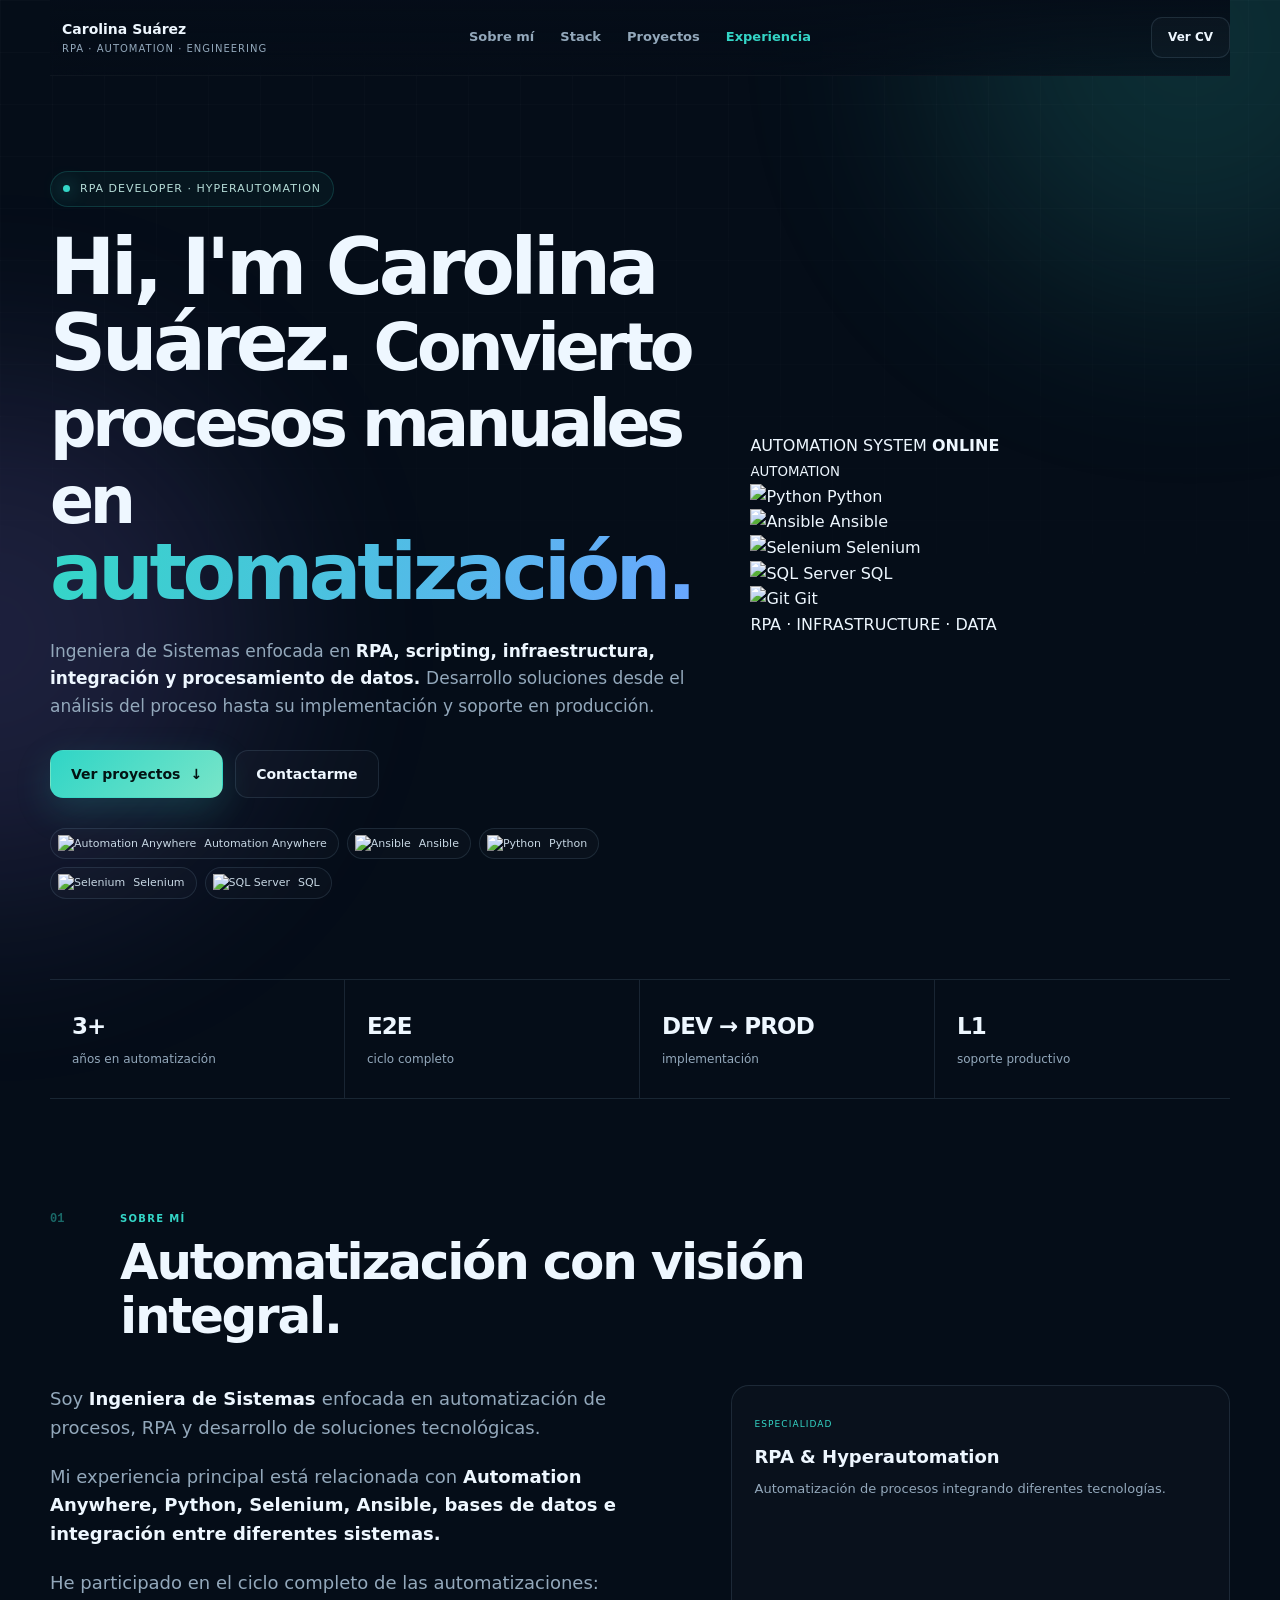
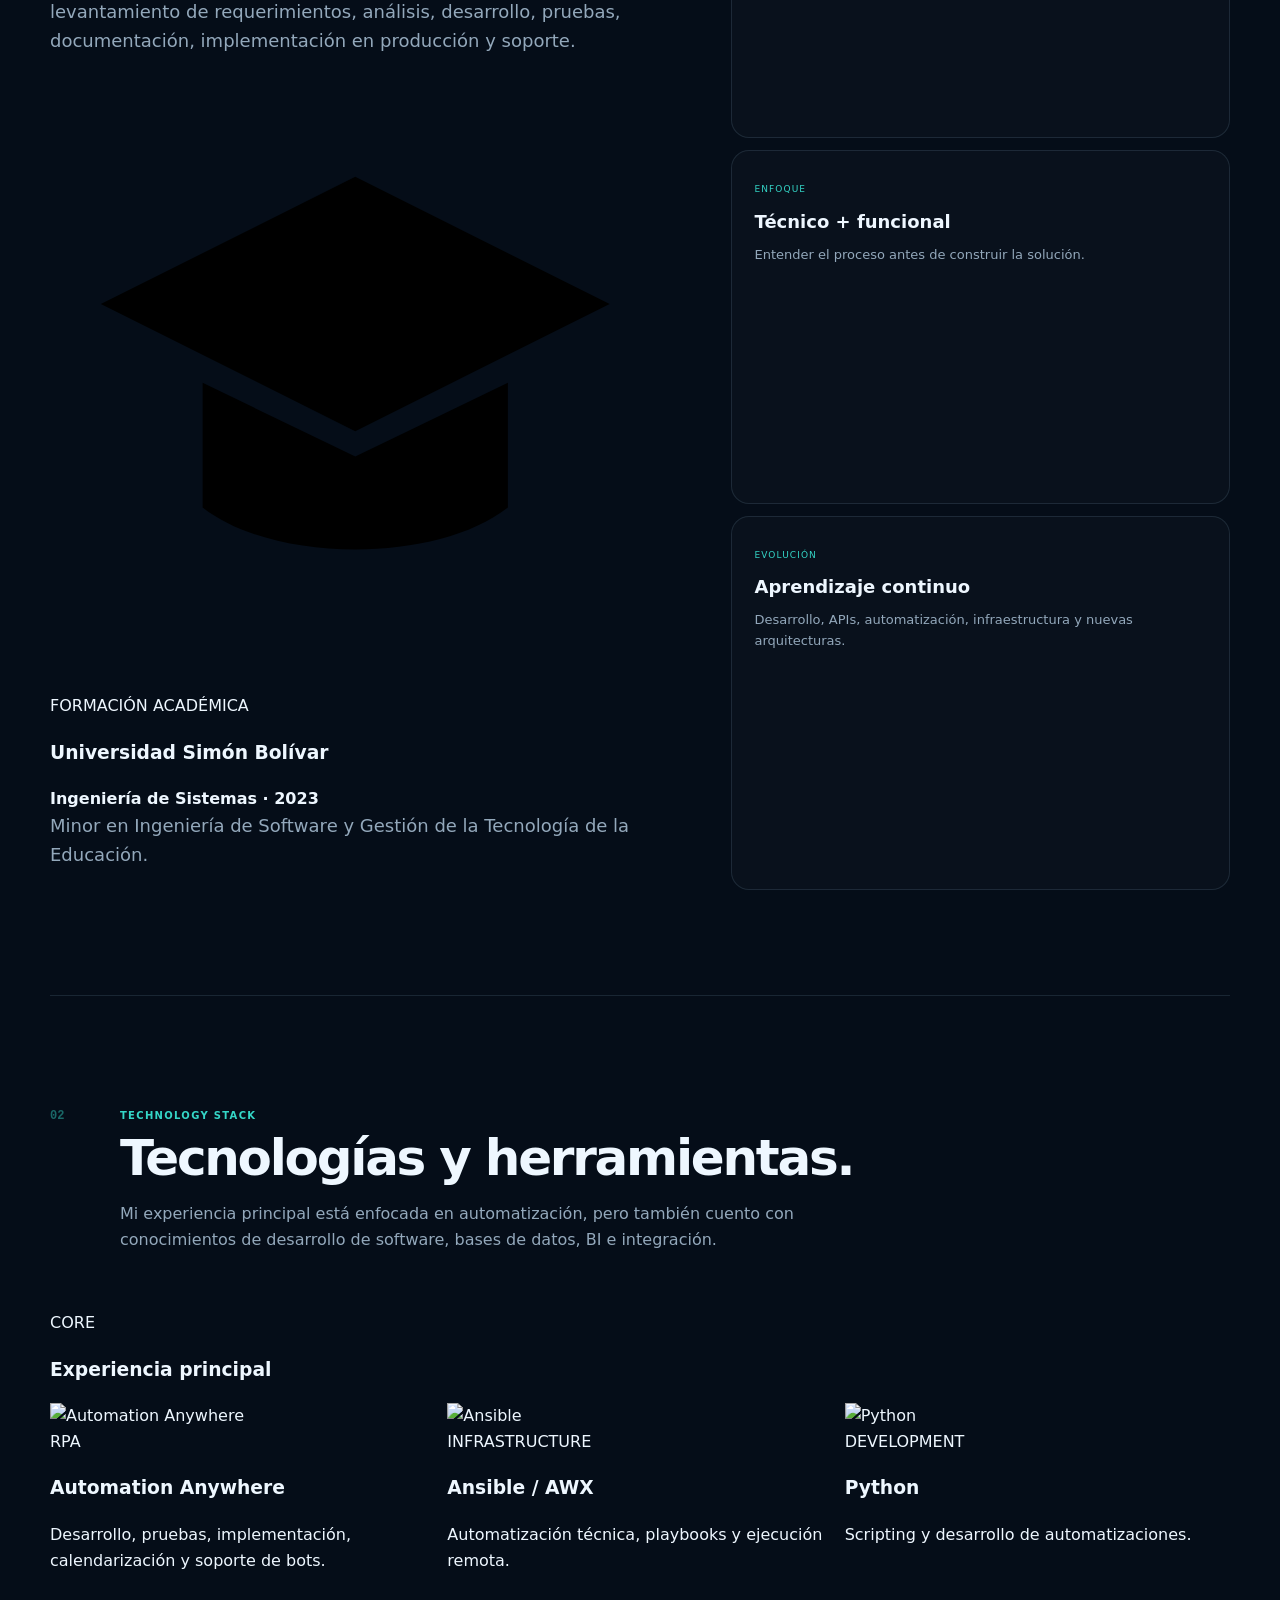
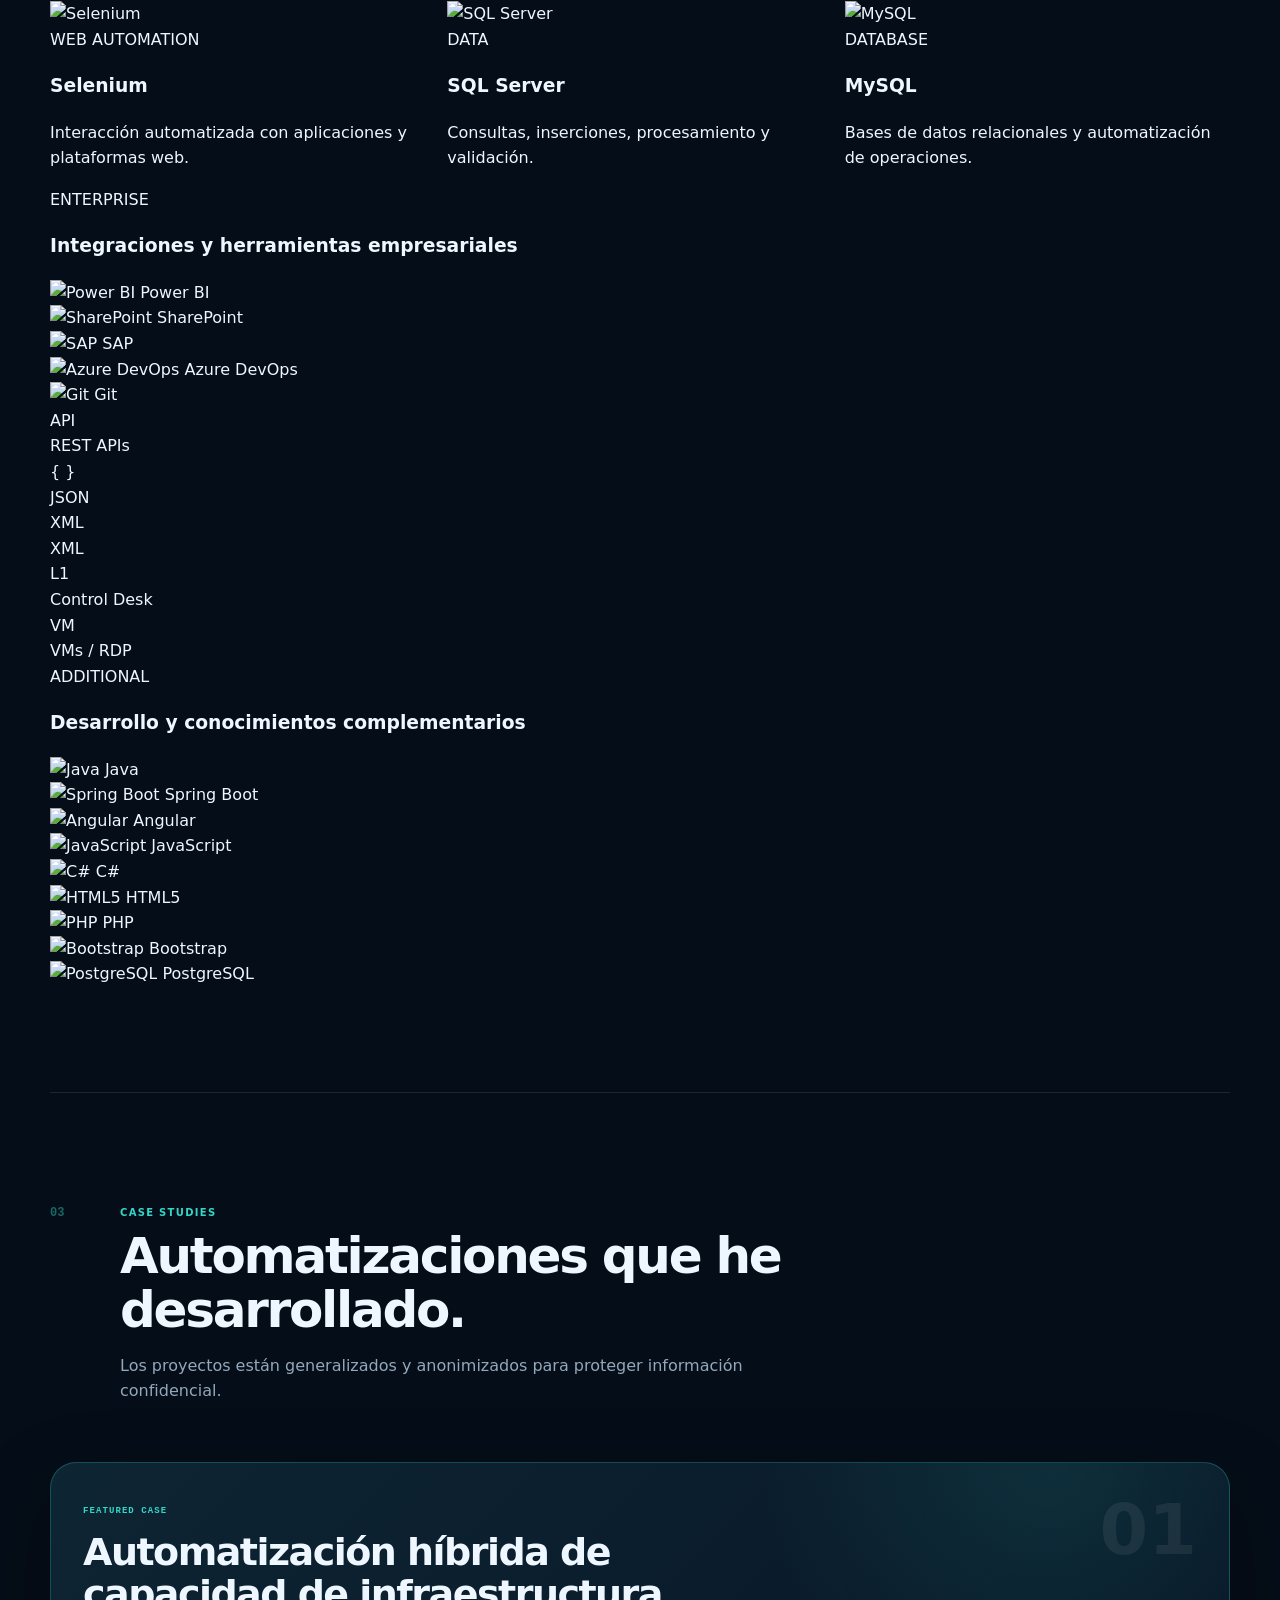
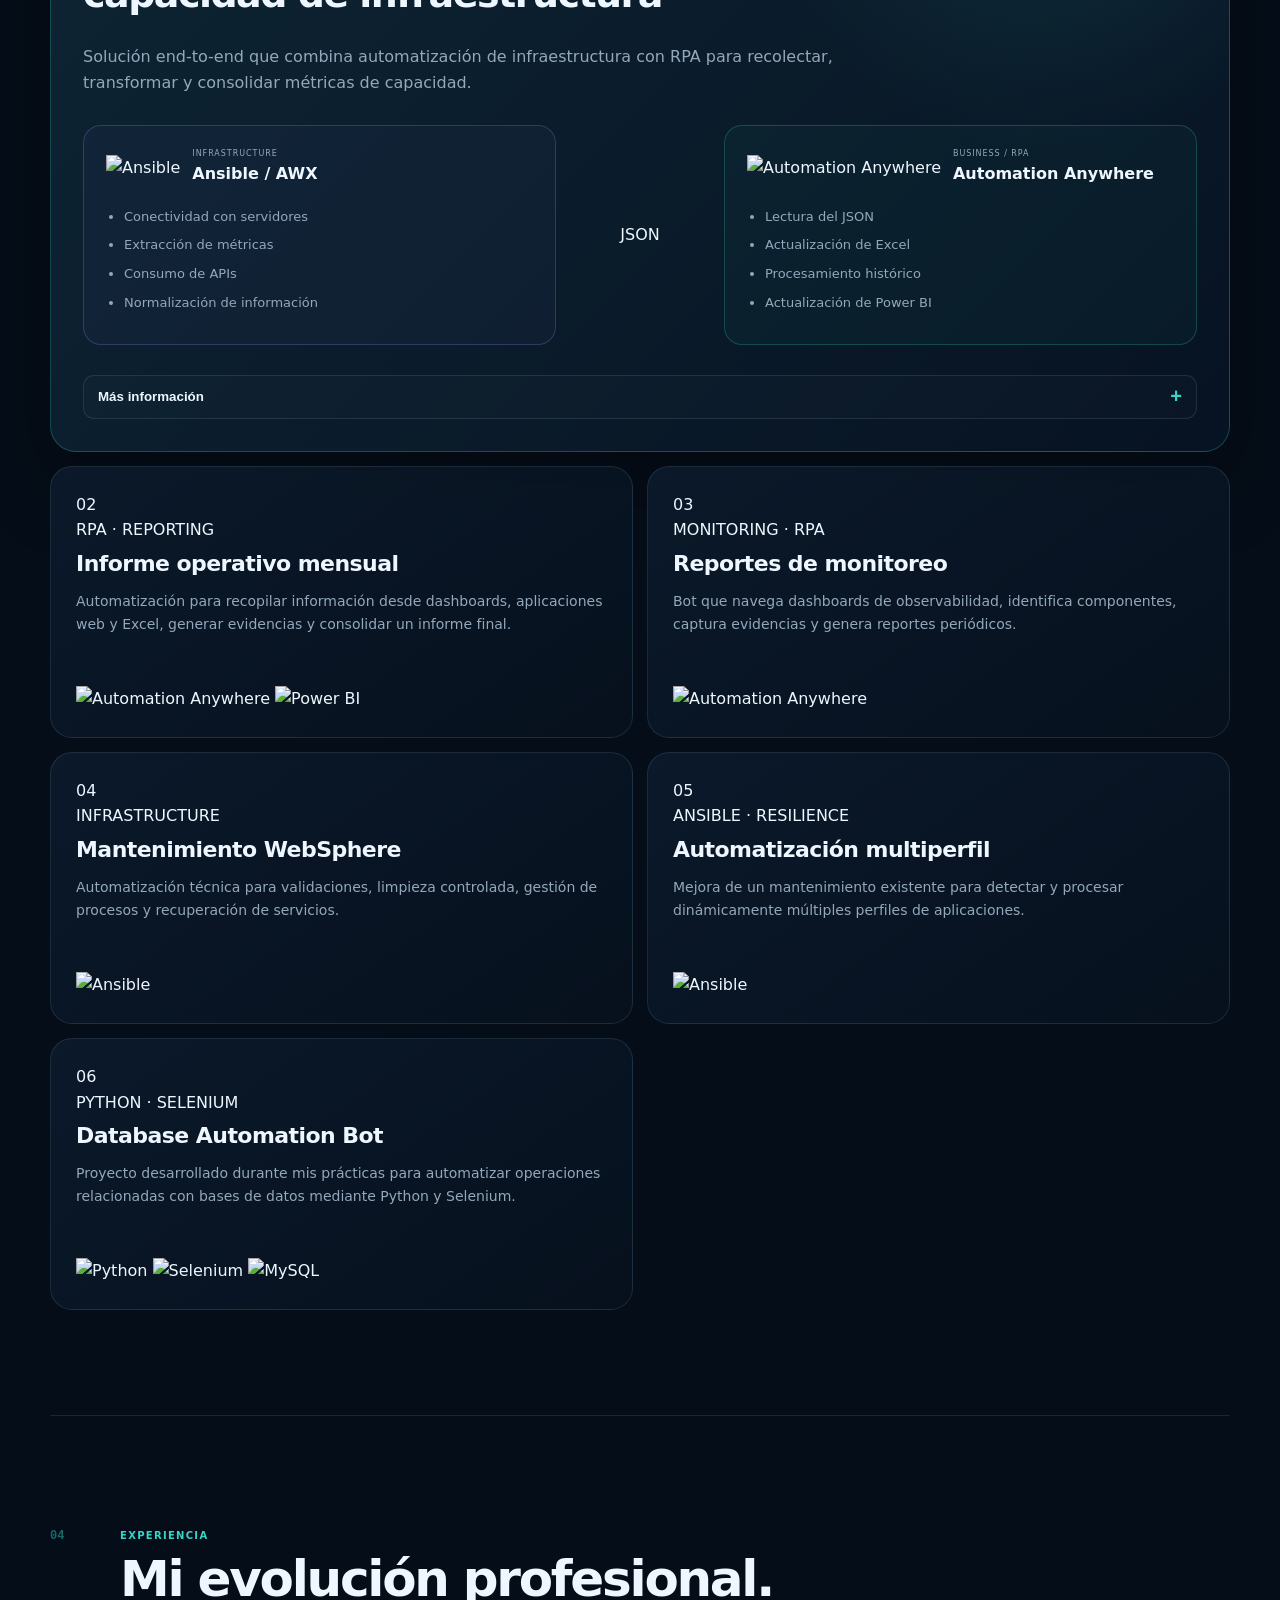
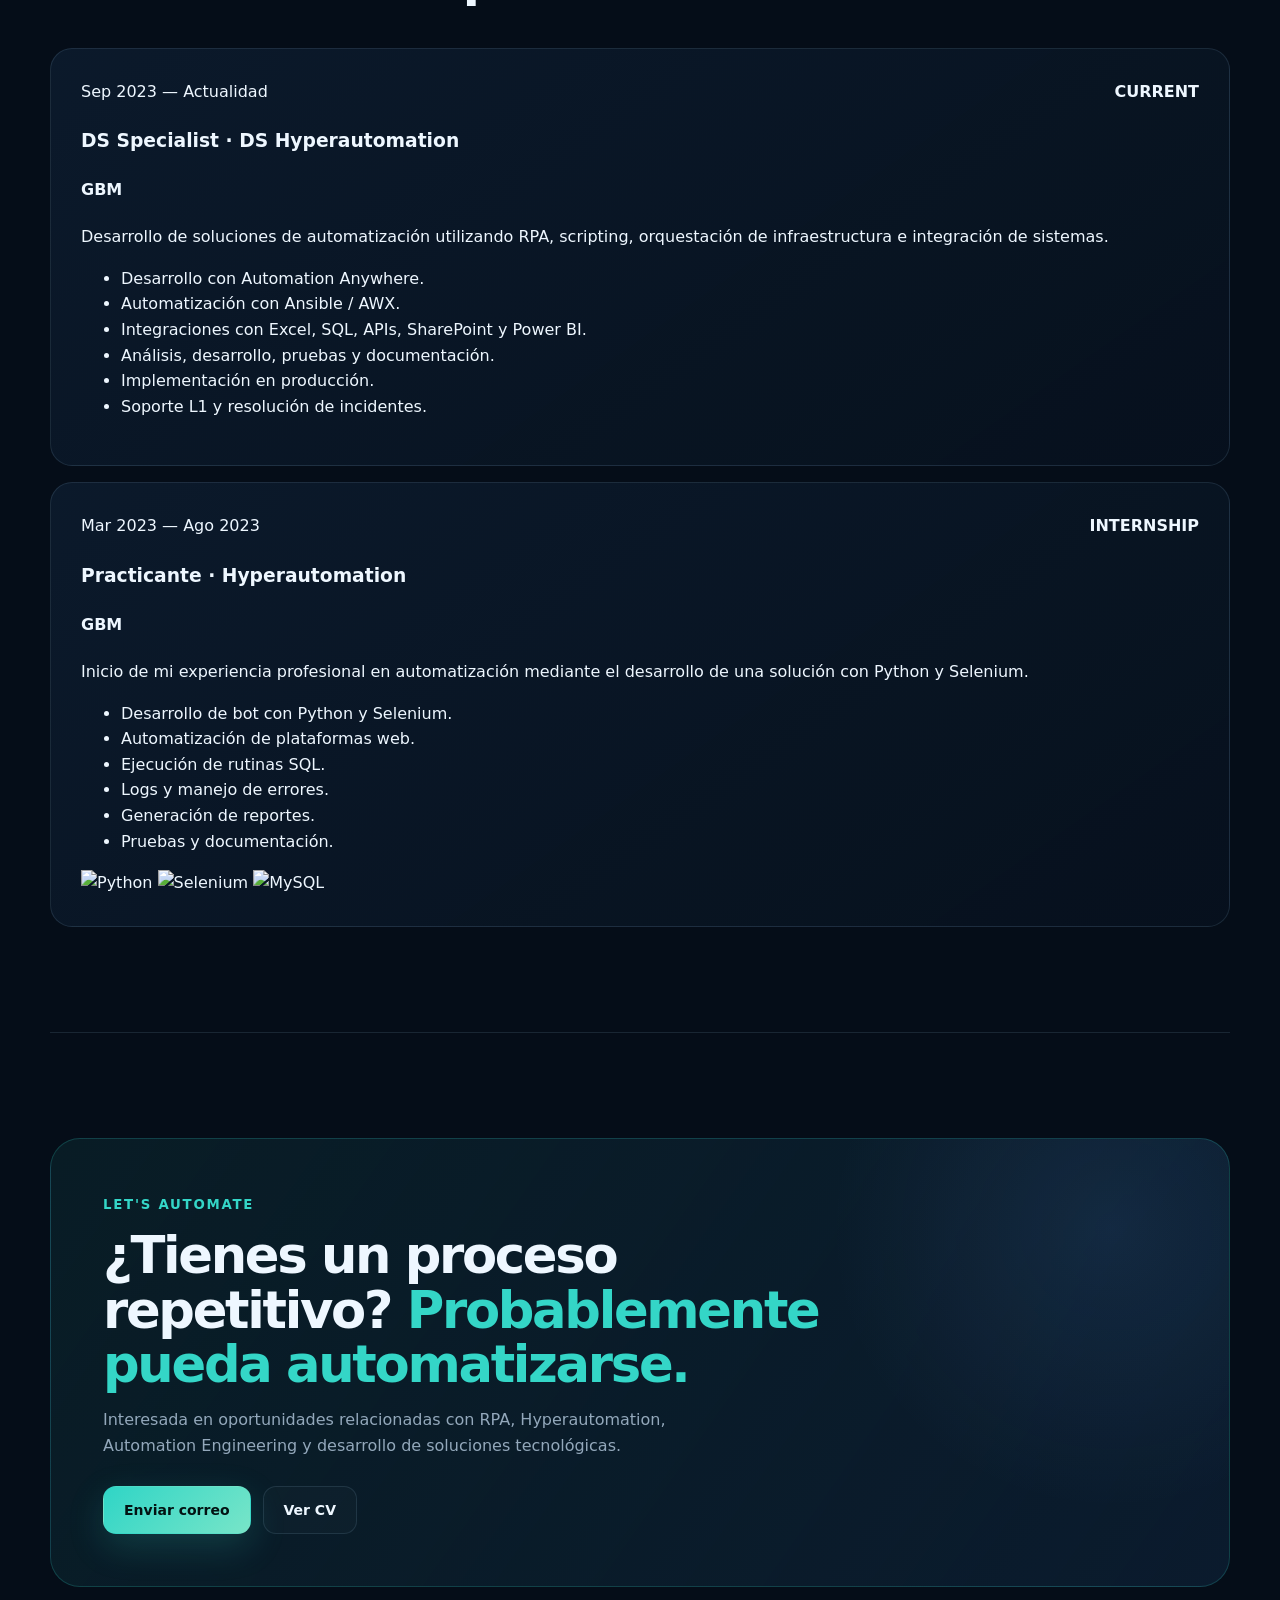
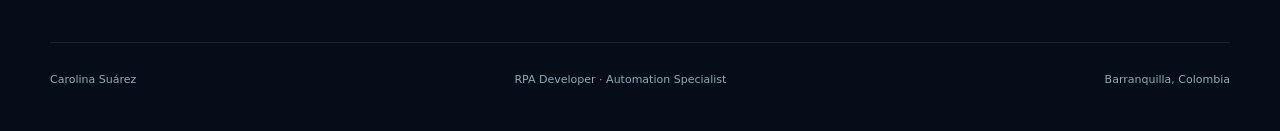
==== commit 77d48a8d: "Update index.html" ====
--- a/index.html
+++ b/index.html
@@ -14,27 +14,15 @@
     content="Portafolio de Carolina Suárez, Ingeniera de Sistemas y RPA Developer enfocada en Automation Anywhere, Ansible, Python, Selenium, automatización e integración de procesos."
   >
 
-  <meta
-    name="theme-color"
-    content="#050d18"
-  >
-
-  <title>
-    Carolina Suárez | RPA & Automation
-  </title>
-
-  <link
-    rel="stylesheet"
-    href="styles.css"
-  >
+  <meta name="theme-color" content="#050d18">
+
+  <title>Carolina Suárez | RPA & Automation</title>
+
+  <link rel="stylesheet" href="styles.css">
 </head>
 
 
 <body>
-
-  <!-- =========================
-       BACKGROUND
-  ========================== -->
 
   <div class="background-grid"></div>
   <div class="background-glow glow-one"></div>
@@ -47,23 +35,23 @@
 
   <header class="header">
 
-    <a
-      href="#inicio"
-      class="brand"
-    >
-
-      <span class="brand-symbol">
-        CS
-      </span>
+    <a href="#inicio" class="brand">
+
+      <div class="brand-orbit" aria-hidden="true">
+
+        <span class="brand-core"></span>
+        <span class="brand-node node-a"></span>
+        <span class="brand-node node-b"></span>
+        <span class="brand-node node-c"></span>
+
+      </div>
 
       <div class="brand-copy">
 
-        <strong>
-          Carolina Suárez
-        </strong>
+        <strong>Carolina Suárez</strong>
 
         <small>
-          RPA & Automation
+          RPA · Automation · Engineering
         </small>
 
       </div>
@@ -112,10 +100,8 @@
          HERO
     ========================== -->
 
-    <section
-      class="hero container"
-      id="inicio"
-    >
+    <section class="hero container" id="inicio">
+
 
       <div class="hero-copy reveal">
 
@@ -123,16 +109,22 @@
 
           <span class="availability-dot"></span>
 
-          <span>
-            RPA Developer · Hyperautomation
-          </span>
+          RPA Developer · Hyperautomation
 
         </div>
 
 
         <h1>
 
-          Convierto procesos manuales en
+          Hi, I'm
+
+          <span class="name-highlight">
+            Carolina Suárez.
+          </span>
+
+          <small>
+            Convierto procesos manuales en
+          </small>
 
           <span
             class="dynamic-word"
@@ -149,12 +141,13 @@
           Ingeniera de Sistemas enfocada en
 
           <strong>
-            RPA, automatización, scripting, infraestructura,
+            RPA, scripting, infraestructura,
             integración y procesamiento de datos.
           </strong>
 
-          Desarrollo soluciones desde el análisis del proceso
-          hasta su implementación y soporte en producción.
+          Desarrollo soluciones desde el análisis
+          del proceso hasta su implementación
+          y soporte en producción.
 
         </p>
 
@@ -166,6 +159,7 @@
             class="button button-primary"
           >
             Ver proyectos
+
             <span>↓</span>
           </a>
 
@@ -180,28 +174,159 @@
         </div>
 
 
-        <!-- PRINCIPAL TECHNOLOGIES -->
+        <!-- PRINCIPAL STACK -->
 
         <div class="hero-tech">
 
+
           <div class="tech-chip">
 
-            <span class="tech-icon icon-aa">
-              AA
+            <span class="logo-box">
+
+              <img
+                src="https://www.automationanywhere.com/favicon.ico"
+                alt="Automation Anywhere"
+                onerror="techFallback(this,'AA')"
+              >
+
             </span>
 
+            Automation Anywhere
+
+          </div>
+
+
+          <div class="tech-chip">
+
+            <span class="logo-box">
+
+              <img
+                src="https://cdn.jsdelivr.net/gh/devicons/devicon@latest/icons/ansible/ansible-original.svg"
+                alt="Ansible"
+                onerror="techFallback(this,'AN')"
+              >
+
+            </span>
+
+            Ansible
+
+          </div>
+
+
+          <div class="tech-chip">
+
+            <span class="logo-box">
+
+              <img
+                src="https://cdn.jsdelivr.net/gh/devicons/devicon@latest/icons/python/python-original.svg"
+                alt="Python"
+                onerror="techFallback(this,'PY')"
+              >
+
+            </span>
+
+            Python
+
+          </div>
+
+
+          <div class="tech-chip">
+
+            <span class="logo-box">
+
+              <img
+                src="https://cdn.jsdelivr.net/gh/devicons/devicon@latest/icons/selenium/selenium-original.svg"
+                alt="Selenium"
+                onerror="techFallback(this,'SE')"
+              >
+
+            </span>
+
+            Selenium
+
+          </div>
+
+
+          <div class="tech-chip">
+
+            <span class="logo-box">
+
+              <img
+                src="https://cdn.jsdelivr.net/gh/devicons/devicon@latest/icons/microsoftsqlserver/microsoftsqlserver-original.svg"
+                alt="SQL Server"
+                onerror="techFallback(this,'SQL')"
+              >
+
+            </span>
+
+            SQL
+
+          </div>
+
+        </div>
+
+      </div>
+
+
+
+      <!-- =========================
+           AUTOMATION VISUAL
+      ========================== -->
+
+      <div class="automation-scene reveal">
+
+        <div class="scene-status">
+
+          <span>
+            AUTOMATION SYSTEM
+          </span>
+
+          <strong>
+            ONLINE
+          </strong>
+
+        </div>
+
+
+        <div class="automation-orbit">
+
+          <span class="orbit-ring orbit-ring-one"></span>
+
+          <span class="orbit-ring orbit-ring-two"></span>
+
+
+          <div class="automation-core">
+
+            <span class="core-eye"></span>
+            <span class="core-eye"></span>
+
+            <small>
+              AUTOMATION
+            </small>
+
+          </div>
+
+
+          <div class="floating-tech float-python">
+
+            <img
+              src="https://cdn.jsdelivr.net/gh/devicons/devicon@latest/icons/python/python-original.svg"
+              alt="Python"
+            >
+
             <span>
-              Automation Anywhere
+              Python
             </span>
 
           </div>
 
 
-          <div class="tech-chip">
-
-            <span class="tech-icon icon-ansible">
-              A
-            </span>
+          <div class="floating-tech float-ansible">
+
+            <img
+              src="https://cdn.jsdelivr.net/gh/devicons/devicon@latest/icons/ansible/ansible-original.svg"
+              alt="Ansible"
+            >
 
             <span>
               Ansible
@@ -210,24 +335,12 @@
           </div>
 
 
-          <div class="tech-chip">
-
-            <span class="tech-icon icon-python">
-              Py
-            </span>
-
-            <span>
-              Python
-            </span>
-
-          </div>
-
-
-          <div class="tech-chip">
-
-            <span class="tech-icon icon-selenium">
-              Se
-            </span>
+          <div class="floating-tech float-selenium">
+
+            <img
+              src="https://cdn.jsdelivr.net/gh/devicons/devicon@latest/icons/selenium/selenium-original.svg"
+              alt="Selenium"
+            >
 
             <span>
               Selenium
@@ -236,11 +349,12 @@
           </div>
 
 
-          <div class="tech-chip">
-
-            <span class="tech-icon icon-sql">
-              SQL
-            </span>
+          <div class="floating-tech float-sql">
+
+            <img
+              src="https://cdn.jsdelivr.net/gh/devicons/devicon@latest/icons/microsoftsqlserver/microsoftsqlserver-original.svg"
+              alt="SQL Server"
+            >
 
             <span>
               SQL
@@ -248,250 +362,44 @@
 
           </div>
 
-        </div>
-
-      </div>
-
-
-
-      <!-- =========================
-           CONTROL CENTER
-      ========================== -->
-
-      <div class="automation-console reveal">
-
-        <div class="console-header">
-
-          <div>
-
-            <small>
-              AUTOMATION CONTROL CENTER
-            </small>
-
-            <strong>
-              Runtime Flow
-            </strong>
-
-          </div>
-
-
-          <div class="console-status">
-
-            <span></span>
-
-            ONLINE
-
-          </div>
-
-        </div>
-
-
-        <div class="console-body">
-
-
-          <!-- SOURCES -->
-
-          <div class="console-column sources">
-
-            <small class="console-label">
-              SOURCES
-            </small>
-
-
-            <div class="source-node">
-
-              <span class="source-icon icon-excel">
-                XL
-              </span>
-
-              <div>
-
-                <strong>
-                  Excel
-                </strong>
-
-                <small>
-                  Data
-                </small>
-
-              </div>
-
-            </div>
-
-
-            <div class="source-node">
-
-              <span class="source-icon icon-api">
-                API
-              </span>
-
-              <div>
-
-                <strong>
-                  REST API
-                </strong>
-
-                <small>
-                  Integration
-                </small>
-
-              </div>
-
-            </div>
-
-
-            <div class="source-node">
-
-              <span class="source-icon icon-web">
-                &lt;/&gt;
-              </span>
-
-              <div>
-
-                <strong>
-                  Web
-                </strong>
-
-                <small>
-                  RPA / Selenium
-                </small>
-
-              </div>
-
-            </div>
-
-
-            <div class="source-node">
-
-              <span class="source-icon icon-server">
-                SRV
-              </span>
-
-              <div>
-
-                <strong>
-                  Servers
-                </strong>
-
-                <small>
-                  Infrastructure
-                </small>
-
-              </div>
-
-            </div>
-
-          </div>
-
-
-
-          <!-- ENGINE -->
-
-          <div class="automation-engine">
-
-            <div class="engine-orbit orbit-one"></div>
-
-            <div class="engine-orbit orbit-two"></div>
-
-
-            <div class="engine-core">
-
-              <span class="engine-pulse"></span>
-
-              <small>
-                AUTOMATION
-              </small>
-
-              <strong>
-                ENGINE
-              </strong>
-
-            </div>
-
-
-            <span class="data-particle particle-one"></span>
-            <span class="data-particle particle-two"></span>
-            <span class="data-particle particle-three"></span>
-
-          </div>
-
-
-
-          <!-- OUTPUTS -->
-
-          <div class="console-column outputs">
-
-            <small class="console-label">
-              OUTPUTS
-            </small>
-
-
-            <div class="output-node">
-
-              <span></span>
-
-              SQL / DB
-
-            </div>
-
-
-            <div class="output-node">
-
-              <span></span>
-
-              Power BI
-
-            </div>
-
-
-            <div class="output-node">
-
-              <span></span>
-
-              SharePoint
-
-            </div>
-
-
-            <div class="output-node">
-
-              <span></span>
-
-              Reports
-
-            </div>
-
-          </div>
-
-        </div>
-
-
-        <div class="console-footer">
-
-          <div>
+
+          <div class="floating-tech float-git">
+
+            <img
+              src="https://cdn.jsdelivr.net/gh/devicons/devicon@latest/icons/git/git-original.svg"
+              alt="Git"
+            >
 
             <span>
-              STATUS
+              Git
             </span>
 
-            <strong>
-              ✓ Automation completed
-            </strong>
-
-          </div>
-
-
-          <div>
-
-            <span>
-              MODE
-            </span>
-
-            <strong>
-              Hybrid
-            </strong>
-
-          </div>
+          </div>
+
+        </div>
+
+
+        <div class="scene-footer">
+
+          <span>
+            RPA
+          </span>
+
+          <span>
+            ·
+          </span>
+
+          <span>
+            INFRASTRUCTURE
+          </span>
+
+          <span>
+            ·
+          </span>
+
+          <span>
+            DATA
+          </span>
 
         </div>
 
@@ -557,172 +465,6 @@
         </span>
 
       </article>
-
-    </section>
-
-
-
-    <!-- =========================
-         SCOPE
-    ========================== -->
-
-    <section class="automation-domains container">
-
-      <div class="section-intro reveal">
-
-        <span class="section-id">
-          01
-        </span>
-
-        <div>
-
-          <small>
-            AUTOMATION SCOPE
-          </small>
-
-          <h2>
-            Áreas en las que he trabajado.
-          </h2>
-
-        </div>
-
-      </div>
-
-
-      <div class="domain-grid">
-
-        <article class="domain-card reveal">
-
-          <span class="domain-icon">
-            ⚙
-          </span>
-
-          <h3>
-            RPA
-          </h3>
-
-          <p>
-            Automatización de procesos y tareas repetitivas
-            mediante bots empresariales.
-          </p>
-
-          <small>
-            Automation Anywhere
-          </small>
-
-        </article>
-
-
-        <article class="domain-card reveal">
-
-          <span class="domain-icon">
-            &lt;/&gt;
-          </span>
-
-          <h3>
-            Web Automation
-          </h3>
-
-          <p>
-            Automatización de aplicaciones, formularios
-            y plataformas web.
-          </p>
-
-          <small>
-            Python · Selenium
-          </small>
-
-        </article>
-
-
-        <article class="domain-card reveal">
-
-          <span class="domain-icon purple-icon">
-            ◈
-          </span>
-
-          <h3>
-            Infrastructure
-          </h3>
-
-          <p>
-            Automatización técnica y ejecución remota
-            sobre servidores y middleware.
-          </p>
-
-          <small>
-            Ansible · AWX
-          </small>
-
-        </article>
-
-
-        <article class="domain-card reveal">
-
-          <span class="domain-icon blue-icon">
-            DB
-          </span>
-
-          <h3>
-            Data Processing
-          </h3>
-
-          <p>
-            Consulta, transformación, validación y
-            consolidación de datos.
-          </p>
-
-          <small>
-            SQL · Excel · JSON
-          </small>
-
-        </article>
-
-
-        <article class="domain-card reveal">
-
-          <span class="domain-icon">
-            BI
-          </span>
-
-          <h3>
-            Reporting & BI
-          </h3>
-
-          <p>
-            Generación de reportes, actualización de
-            indicadores y procesamiento documental.
-          </p>
-
-          <small>
-            Power BI · Word · Excel
-          </small>
-
-        </article>
-
-
-        <article class="domain-card reveal">
-
-          <span class="domain-icon purple-icon">
-            LOG
-          </span>
-
-          <h3>
-            Support
-          </h3>
-
-          <p>
-            Monitoreo de ejecuciones, análisis de logs
-            y resolución de incidentes.
-          </p>
-
-          <small>
-            L1 · Control Desk
-          </small>
-
-        </article>
-
-      </div>
 
     </section>
 
@@ -740,7 +482,7 @@
       <div class="section-intro reveal">
 
         <span class="section-id">
-          02
+          01
         </span>
 
         <div>
@@ -760,36 +502,32 @@
 
       <div class="about-layout">
 
+
         <div class="about-main reveal">
 
           <p>
 
-            Soy Ingeniera de Sistemas enfocada en
+            Soy
 
             <strong>
-              automatización de procesos, RPA y
-              desarrollo de soluciones tecnológicas.
+              Ingeniera de Sistemas
             </strong>
 
+            enfocada en automatización de procesos,
+            RPA y desarrollo de soluciones tecnológicas.
+
           </p>
 
 
           <p>
 
             Mi experiencia principal está relacionada con
-            Automation Anywhere, Python, Selenium, Ansible,
-            bases de datos e integración entre diferentes
-            sistemas.
-
-          </p>
-
-
-          <p>
-
-            También cuento con conocimientos de desarrollo
-            backend y frontend, herramientas DevOps,
-            bases de datos relacionales, BI y tecnologías
-            utilizadas dentro de ecosistemas empresariales.
+
+            <strong>
+              Automation Anywhere, Python, Selenium,
+              Ansible, bases de datos e integración
+              entre diferentes sistemas.
+            </strong>
 
           </p>
 
@@ -799,11 +537,54 @@
             He participado en el ciclo completo de las
             automatizaciones: levantamiento de requerimientos,
             análisis, desarrollo, pruebas, documentación,
-            producción y soporte.
+            implementación en producción y soporte.
 
           </p>
 
-        </div>
+
+          <!-- EDUCACIÓN -->
+
+          <div class="education-card">
+
+            <div class="education-icon">
+
+              <svg
+                viewBox="0 0 24 24"
+                aria-hidden="true"
+              >
+                <path
+                  d="M2 9l10-5 10 5-10 5L2 9zm4 3.1V17c2.8 2.2 9.2 2.2 12 0v-4.9L12 15 6 12.1z"
+                />
+              </svg>
+
+            </div>
+
+
+            <div class="education-content">
+
+              <span>
+                FORMACIÓN ACADÉMICA
+              </span>
+
+              <h3>
+                Universidad Simón Bolívar
+              </h3>
+
+              <strong>
+                Ingeniería de Sistemas · 2023
+              </strong>
+
+              <p>
+                Minor en Ingeniería de Software y
+                Gestión de la Tecnología de la Educación.
+              </p>
+
+            </div>
+
+          </div>
+
+        </div>
+
 
 
         <div class="about-side reveal">
@@ -838,7 +619,7 @@
 
             <p>
               Entender el proceso antes de construir
-              la automatización.
+              la solución.
             </p>
 
           </div>
@@ -855,8 +636,8 @@
             </strong>
 
             <p>
-              Ampliando conocimientos en desarrollo,
-              APIs y arquitecturas de software.
+              Desarrollo, APIs, automatización,
+              infraestructura y nuevas arquitecturas.
             </p>
 
           </div>
@@ -870,7 +651,7 @@
 
 
     <!-- =========================
-         TECHNOLOGY STACK
+         STACK
     ========================== -->
 
     <section
@@ -881,7 +662,7 @@
       <div class="section-intro reveal">
 
         <span class="section-id">
-          03
+          02
         </span>
 
         <div>
@@ -895,10 +676,10 @@
           </h2>
 
           <p>
-            Las tecnologías principales representan mi experiencia
-            más directa en automatización. Las complementarias
-            corresponden a conocimientos que amplían mi perfil
-            como Ingeniera de Sistemas.
+            Mi experiencia principal está enfocada en
+            automatización, pero también cuento con
+            conocimientos de desarrollo de software,
+            bases de datos, BI e integración.
           </p>
 
         </div>
@@ -907,13 +688,13 @@
 
 
 
-      <!-- CORE STACK -->
-
-      <div class="stack-title-row reveal">
+      <!-- CORE -->
+
+      <div class="stack-heading reveal">
 
         <div>
 
-          <span class="stack-level core-level">
+          <span class="stack-badge core">
             CORE
           </span>
 
@@ -923,104 +704,40 @@
 
         </div>
 
-        <small>
-          Tecnologías utilizadas directamente en automatizaciones
-        </small>
-
       </div>
 
 
-      <div class="technology-grid core-grid">
-
-
-        <!-- AUTOMATION -->
-
-        <article class="technology-category reveal">
-
-          <div class="technology-category-header">
-
-            <span class="category-symbol">
-              ⚙
+      <div class="technology-grid">
+
+
+        <!-- AA -->
+
+        <article class="technology-card reveal">
+
+          <div class="technology-logo">
+
+            <img
+              src="https://www.automationanywhere.com/favicon.ico"
+              alt="Automation Anywhere"
+              onerror="techFallback(this,'AA')"
+            >
+
+          </div>
+
+          <div>
+
+            <span>
+              RPA
             </span>
 
-            <div>
-
-              <small>
-                AUTOMATION
-              </small>
-
-              <strong>
-                RPA & Orchestration
-              </strong>
-
-            </div>
-
-          </div>
-
-
-          <div class="technology-list">
-
-            <div class="technology">
-
-              <span class="tech-icon icon-aa">
-                AA
-              </span>
-
-              <div>
-
-                <strong>
-                  Automation Anywhere
-                </strong>
-
-                <small>
-                  RPA Development
-                </small>
-
-              </div>
-
-            </div>
-
-
-            <div class="technology">
-
-              <span class="tech-icon icon-ansible">
-                A
-              </span>
-
-              <div>
-
-                <strong>
-                  Ansible
-                </strong>
-
-                <small>
-                  Infrastructure Automation
-                </small>
-
-              </div>
-
-            </div>
-
-
-            <div class="technology">
-
-              <span class="tech-icon icon-awx">
-                AWX
-              </span>
-
-              <div>
-
-                <strong>
-                  AWX
-                </strong>
-
-                <small>
-                  Automation Orchestration
-                </small>
-
-              </div>
-
-            </div>
+            <h3>
+              Automation Anywhere
+            </h3>
+
+            <p>
+              Desarrollo, pruebas, implementación,
+              calendarización y soporte de bots.
+            </p>
 
           </div>
 
@@ -1028,73 +745,33 @@
 
 
 
-        <!-- SCRIPTING -->
-
-        <article class="technology-category reveal">
-
-          <div class="technology-category-header">
-
-            <span class="category-symbol blue-category">
-              &lt;/&gt;
+        <!-- ANSIBLE -->
+
+        <article class="technology-card reveal">
+
+          <div class="technology-logo">
+
+            <img
+              src="https://cdn.jsdelivr.net/gh/devicons/devicon@latest/icons/ansible/ansible-original.svg"
+              alt="Ansible"
+            >
+
+          </div>
+
+          <div>
+
+            <span>
+              INFRASTRUCTURE
             </span>
 
-            <div>
-
-              <small>
-                SCRIPTING
-              </small>
-
-              <strong>
-                Programming
-              </strong>
-
-            </div>
-
-          </div>
-
-
-          <div class="technology-list">
-
-            <div class="technology">
-
-              <span class="tech-icon icon-python">
-                Py
-              </span>
-
-              <div>
-
-                <strong>
-                  Python
-                </strong>
-
-                <small>
-                  Automation & Scripting
-                </small>
-
-              </div>
-
-            </div>
-
-
-            <div class="technology">
-
-              <span class="tech-icon icon-selenium">
-                Se
-              </span>
-
-              <div>
-
-                <strong>
-                  Selenium
-                </strong>
-
-                <small>
-                  Web Automation
-                </small>
-
-              </div>
-
-            </div>
+            <h3>
+              Ansible / AWX
+            </h3>
+
+            <p>
+              Automatización técnica,
+              playbooks y ejecución remota.
+            </p>
 
           </div>
 
@@ -1102,94 +779,33 @@
 
 
 
-        <!-- DATA -->
-
-        <article class="technology-category reveal">
-
-          <div class="technology-category-header">
-
-            <span class="category-symbol blue-category">
-              DB
+        <!-- PYTHON -->
+
+        <article class="technology-card reveal">
+
+          <div class="technology-logo">
+
+            <img
+              src="https://cdn.jsdelivr.net/gh/devicons/devicon@latest/icons/python/python-original.svg"
+              alt="Python"
+            >
+
+          </div>
+
+          <div>
+
+            <span>
+              DEVELOPMENT
             </span>
 
-            <div>
-
-              <small>
-                DATA
-              </small>
-
-              <strong>
-                Databases & Processing
-              </strong>
-
-            </div>
-
-          </div>
-
-
-          <div class="technology-list">
-
-            <div class="technology">
-
-              <span class="tech-icon icon-sql">
-                SQL
-              </span>
-
-              <div>
-
-                <strong>
-                  SQL Server
-                </strong>
-
-                <small>
-                  Queries & Data
-                </small>
-
-              </div>
-
-            </div>
-
-
-            <div class="technology">
-
-              <span class="tech-icon icon-mysql">
-                My
-              </span>
-
-              <div>
-
-                <strong>
-                  MySQL
-                </strong>
-
-                <small>
-                  Relational Database
-                </small>
-
-              </div>
-
-            </div>
-
-
-            <div class="technology">
-
-              <span class="tech-icon icon-excel">
-                XL
-              </span>
-
-              <div>
-
-                <strong>
-                  Excel
-                </strong>
-
-                <small>
-                  Data Processing
-                </small>
-
-              </div>
-
-            </div>
+            <h3>
+              Python
+            </h3>
+
+            <p>
+              Scripting y desarrollo de
+              automatizaciones.
+            </p>
 
           </div>
 
@@ -1197,94 +813,33 @@
 
 
 
-        <!-- BUSINESS -->
-
-        <article class="technology-category reveal">
-
-          <div class="technology-category-header">
-
-            <span class="category-symbol">
-              BI
+        <!-- SELENIUM -->
+
+        <article class="technology-card reveal">
+
+          <div class="technology-logo">
+
+            <img
+              src="https://cdn.jsdelivr.net/gh/devicons/devicon@latest/icons/selenium/selenium-original.svg"
+              alt="Selenium"
+            >
+
+          </div>
+
+          <div>
+
+            <span>
+              WEB AUTOMATION
             </span>
 
-            <div>
-
-              <small>
-                BUSINESS
-              </small>
-
-              <strong>
-                BI & Enterprise
-              </strong>
-
-            </div>
-
-          </div>
-
-
-          <div class="technology-list">
-
-            <div class="technology">
-
-              <span class="tech-icon icon-powerbi">
-                BI
-              </span>
-
-              <div>
-
-                <strong>
-                  Power BI
-                </strong>
-
-                <small>
-                  Dashboards
-                </small>
-
-              </div>
-
-            </div>
-
-
-            <div class="technology">
-
-              <span class="tech-icon icon-sharepoint">
-                SP
-              </span>
-
-              <div>
-
-                <strong>
-                  SharePoint
-                </strong>
-
-                <small>
-                  Files & Collaboration
-                </small>
-
-              </div>
-
-            </div>
-
-
-            <div class="technology">
-
-              <span class="tech-icon icon-sap">
-                SAP
-              </span>
-
-              <div>
-
-                <strong>
-                  SAP
-                </strong>
-
-                <small>
-                  Enterprise Systems
-                </small>
-
-              </div>
-
-            </div>
+            <h3>
+              Selenium
+            </h3>
+
+            <p>
+              Interacción automatizada con
+              aplicaciones y plataformas web.
+            </p>
 
           </div>
 
@@ -1292,94 +847,33 @@
 
 
 
-        <!-- INTEGRATION -->
-
-        <article class="technology-category reveal">
-
-          <div class="technology-category-header">
-
-            <span class="category-symbol blue-category">
-              API
+        <!-- SQL SERVER -->
+
+        <article class="technology-card reveal">
+
+          <div class="technology-logo">
+
+            <img
+              src="https://cdn.jsdelivr.net/gh/devicons/devicon@latest/icons/microsoftsqlserver/microsoftsqlserver-original.svg"
+              alt="SQL Server"
+            >
+
+          </div>
+
+          <div>
+
+            <span>
+              DATA
             </span>
 
-            <div>
-
-              <small>
-                INTEGRATION
-              </small>
-
-              <strong>
-                Systems & Formats
-              </strong>
-
-            </div>
-
-          </div>
-
-
-          <div class="technology-list">
-
-            <div class="technology">
-
-              <span class="tech-icon icon-api">
-                API
-              </span>
-
-              <div>
-
-                <strong>
-                  REST APIs
-                </strong>
-
-                <small>
-                  System Integration
-                </small>
-
-              </div>
-
-            </div>
-
-
-            <div class="technology">
-
-              <span class="tech-icon icon-json">
-                { }
-              </span>
-
-              <div>
-
-                <strong>
-                  JSON
-                </strong>
-
-                <small>
-                  Data Exchange
-                </small>
-
-              </div>
-
-            </div>
-
-
-            <div class="technology">
-
-              <span class="tech-icon icon-xml">
-                XML
-              </span>
-
-              <div>
-
-                <strong>
-                  XML
-                </strong>
-
-                <small>
-                  Structured Data
-                </small>
-
-              </div>
-
-            </div>
+            <h3>
+              SQL Server
+            </h3>
+
+            <p>
+              Consultas, inserciones,
+              procesamiento y validación.
+            </p>
 
           </div>
 
@@ -1387,115 +881,33 @@
 
 
 
-        <!-- OPERATIONS -->
-
-        <article class="technology-category reveal">
-
-          <div class="technology-category-header">
-
-            <span class="category-symbol purple-category">
-              OPS
+        <!-- MYSQL -->
+
+        <article class="technology-card reveal">
+
+          <div class="technology-logo">
+
+            <img
+              src="https://cdn.jsdelivr.net/gh/devicons/devicon@latest/icons/mysql/mysql-original.svg"
+              alt="MySQL"
+            >
+
+          </div>
+
+          <div>
+
+            <span>
+              DATABASE
             </span>
 
-            <div>
-
-              <small>
-                OPERATIONS
-              </small>
-
-              <strong>
-                DevOps & Support
-              </strong>
-
-            </div>
-
-          </div>
-
-
-          <div class="technology-list">
-
-            <div class="technology">
-
-              <span class="tech-icon icon-git">
-                Git
-              </span>
-
-              <div>
-
-                <strong>
-                  Git
-                </strong>
-
-                <small>
-                  Version Control
-                </small>
-
-              </div>
-
-            </div>
-
-
-            <div class="technology">
-
-              <span class="tech-icon icon-azure">
-                AZ
-              </span>
-
-              <div>
-
-                <strong>
-                  Azure DevOps
-                </strong>
-
-                <small>
-                  Development Workflow
-                </small>
-
-              </div>
-
-            </div>
-
-
-            <div class="technology">
-
-              <span class="tech-icon icon-control">
-                CD
-              </span>
-
-              <div>
-
-                <strong>
-                  Control Desk
-                </strong>
-
-                <small>
-                  Incidents & Support
-                </small>
-
-              </div>
-
-            </div>
-
-
-            <div class="technology">
-
-              <span class="tech-icon icon-vm">
-                VM
-              </span>
-
-              <div>
-
-                <strong>
-                  VMs / RDP
-                </strong>
-
-                <small>
-                  Remote Environments
-                </small>
-
-              </div>
-
-            </div>
+            <h3>
+              MySQL
+            </h3>
+
+            <p>
+              Bases de datos relacionales y
+              automatización de operaciones.
+            </p>
 
           </div>
 
@@ -1505,238 +917,314 @@
 
 
 
-      <!-- COMPLEMENTARY STACK -->
-
-      <div class="stack-title-row secondary-stack-title reveal">
+      <!-- ENTERPRISE -->
+
+      <div class="stack-heading secondary-heading reveal">
 
         <div>
 
-          <span class="stack-level secondary-level">
+          <span class="stack-badge business">
+            ENTERPRISE
+          </span>
+
+          <h3>
+            Integraciones y herramientas empresariales
+          </h3>
+
+        </div>
+
+      </div>
+
+
+      <div class="logo-skills-grid reveal">
+
+
+        <div class="logo-skill">
+
+          <img
+            src="https://api.iconify.design/logos:microsoft-power-bi.svg"
+            alt="Power BI"
+            onerror="techFallback(this,'BI')"
+          >
+
+          <span>
+            Power BI
+          </span>
+
+        </div>
+
+
+        <div class="logo-skill">
+
+          <img
+            src="https://api.iconify.design/logos:microsoft-sharepoint.svg"
+            alt="SharePoint"
+            onerror="techFallback(this,'SP')"
+          >
+
+          <span>
+            SharePoint
+          </span>
+
+        </div>
+
+
+        <div class="logo-skill">
+
+          <img
+            src="https://cdn.simpleicons.org/sap"
+            alt="SAP"
+            onerror="techFallback(this,'SAP')"
+          >
+
+          <span>
+            SAP
+          </span>
+
+        </div>
+
+
+        <div class="logo-skill">
+
+          <img
+            src="https://cdn.jsdelivr.net/gh/devicons/devicon@latest/icons/azuredevops/azuredevops-original.svg"
+            alt="Azure DevOps"
+            onerror="techFallback(this,'AZ')"
+          >
+
+          <span>
+            Azure DevOps
+          </span>
+
+        </div>
+
+
+        <div class="logo-skill">
+
+          <img
+            src="https://cdn.jsdelivr.net/gh/devicons/devicon@latest/icons/git/git-original.svg"
+            alt="Git"
+          >
+
+          <span>
+            Git
+          </span>
+
+        </div>
+
+
+        <div class="logo-skill generic-skill">
+
+          <div class="generic-icon">
+            API
+          </div>
+
+          <span>
+            REST APIs
+          </span>
+
+        </div>
+
+
+        <div class="logo-skill generic-skill">
+
+          <div class="generic-icon">
+            { }
+          </div>
+
+          <span>
+            JSON
+          </span>
+
+        </div>
+
+
+        <div class="logo-skill generic-skill">
+
+          <div class="generic-icon">
+            XML
+          </div>
+
+          <span>
+            XML
+          </span>
+
+        </div>
+
+
+        <div class="logo-skill generic-skill">
+
+          <div class="generic-icon">
+            L1
+          </div>
+
+          <span>
+            Control Desk
+          </span>
+
+        </div>
+
+
+        <div class="logo-skill generic-skill">
+
+          <div class="generic-icon">
+            VM
+          </div>
+
+          <span>
+            VMs / RDP
+          </span>
+
+        </div>
+
+      </div>
+
+
+
+      <!-- ADDITIONAL -->
+
+      <div class="stack-heading secondary-heading reveal">
+
+        <div>
+
+          <span class="stack-badge additional">
             ADDITIONAL
           </span>
 
           <h3>
-            Conocimientos complementarios
+            Desarrollo y conocimientos complementarios
           </h3>
 
         </div>
 
-        <small>
-          Desarrollo de software y tecnologías adicionales
-        </small>
-
       </div>
 
 
-      <div class="additional-tech-grid reveal">
-
-
-        <div class="additional-tech">
-
-          <span class="tech-icon icon-java">
-            J
-          </span>
-
-          <div>
-
-            <strong>
-              Java
-            </strong>
-
-            <small>
-              Backend
-            </small>
-
-          </div>
-
-        </div>
-
-
-        <div class="additional-tech">
-
-          <span class="tech-icon icon-spring">
-            S
-          </span>
-
-          <div>
-
-            <strong>
-              Spring Boot
-            </strong>
-
-            <small>
-              Backend Framework
-            </small>
-
-          </div>
-
-        </div>
-
-
-        <div class="additional-tech">
-
-          <span class="tech-icon icon-angular">
-            A
-          </span>
-
-          <div>
-
-            <strong>
-              Angular
-            </strong>
-
-            <small>
-              Frontend
-            </small>
-
-          </div>
-
-        </div>
-
-
-        <div class="additional-tech">
-
-          <span class="tech-icon icon-javascript">
-            JS
-          </span>
-
-          <div>
-
-            <strong>
-              JavaScript
-            </strong>
-
-            <small>
-              Web Development
-            </small>
-
-          </div>
-
-        </div>
-
-
-        <div class="additional-tech">
-
-          <span class="tech-icon icon-csharp">
+      <div class="logo-skills-grid additional-grid reveal">
+
+
+        <div class="logo-skill">
+
+          <img
+            src="https://cdn.jsdelivr.net/gh/devicons/devicon@latest/icons/java/java-original.svg"
+            alt="Java"
+          >
+
+          <span>
+            Java
+          </span>
+
+        </div>
+
+
+        <div class="logo-skill">
+
+          <img
+            src="https://cdn.jsdelivr.net/gh/devicons/devicon@latest/icons/spring/spring-original.svg"
+            alt="Spring Boot"
+          >
+
+          <span>
+            Spring Boot
+          </span>
+
+        </div>
+
+
+        <div class="logo-skill">
+
+          <img
+            src="https://cdn.jsdelivr.net/gh/devicons/devicon@latest/icons/angular/angular-original.svg"
+            alt="Angular"
+          >
+
+          <span>
+            Angular
+          </span>
+
+        </div>
+
+
+        <div class="logo-skill">
+
+          <img
+            src="https://cdn.jsdelivr.net/gh/devicons/devicon@latest/icons/javascript/javascript-original.svg"
+            alt="JavaScript"
+          >
+
+          <span>
+            JavaScript
+          </span>
+
+        </div>
+
+
+        <div class="logo-skill">
+
+          <img
+            src="https://cdn.jsdelivr.net/gh/devicons/devicon@latest/icons/csharp/csharp-original.svg"
+            alt="C#"
+          >
+
+          <span>
             C#
           </span>
 
-          <div>
-
-            <strong>
-              C#
-            </strong>
-
-            <small>
-              Programming
-            </small>
-
-          </div>
-
-        </div>
-
-
-        <div class="additional-tech">
-
-          <span class="tech-icon icon-html">
-            H5
-          </span>
-
-          <div>
-
-            <strong>
-              HTML
-            </strong>
-
-            <small>
-              Web
-            </small>
-
-          </div>
-
-        </div>
-
-
-        <div class="additional-tech">
-
-          <span class="tech-icon icon-php">
+        </div>
+
+
+        <div class="logo-skill">
+
+          <img
+            src="https://cdn.jsdelivr.net/gh/devicons/devicon@latest/icons/html5/html5-original.svg"
+            alt="HTML5"
+          >
+
+          <span>
+            HTML5
+          </span>
+
+        </div>
+
+
+        <div class="logo-skill">
+
+          <img
+            src="https://cdn.jsdelivr.net/gh/devicons/devicon@latest/icons/php/php-original.svg"
+            alt="PHP"
+          >
+
+          <span>
             PHP
           </span>
 
-          <div>
-
-            <strong>
-              PHP
-            </strong>
-
-            <small>
-              Web Development
-            </small>
-
-          </div>
-
-        </div>
-
-
-        <div class="additional-tech">
-
-          <span class="tech-icon icon-bootstrap">
-            B
-          </span>
-
-          <div>
-
-            <strong>
-              Bootstrap
-            </strong>
-
-            <small>
-              Frontend UI
-            </small>
-
-          </div>
-
-        </div>
-
-
-        <div class="additional-tech">
-
-          <span class="tech-icon icon-postgresql">
-            PG
-          </span>
-
-          <div>
-
-            <strong>
-              PostgreSQL
-            </strong>
-
-            <small>
-              Database
-            </small>
-
-          </div>
-
-        </div>
-
-
-        <div class="additional-tech">
-
-          <span class="tech-icon icon-word">
-            W
-          </span>
-
-          <div>
-
-            <strong>
-              Word / PDF
-            </strong>
-
-            <small>
-              Document Automation
-            </small>
-
-          </div>
+        </div>
+
+
+        <div class="logo-skill">
+
+          <img
+            src="https://cdn.jsdelivr.net/gh/devicons/devicon@latest/icons/bootstrap/bootstrap-original.svg"
+            alt="Bootstrap"
+          >
+
+          <span>
+            Bootstrap
+          </span>
+
+        </div>
+
+
+        <div class="logo-skill">
+
+          <img
+            src="https://cdn.jsdelivr.net/gh/devicons/devicon@latest/icons/postgresql/postgresql-original.svg"
+            alt="PostgreSQL"
+          >
+
+          <span>
+            PostgreSQL
+          </span>
 
         </div>
 
@@ -1758,7 +1246,7 @@
       <div class="section-intro reveal">
 
         <span class="section-id">
-          04
+          03
         </span>
 
         <div>
@@ -1800,7 +1288,6 @@
 
           </div>
 
-
           <span class="featured-number">
             01
           </span>
@@ -1812,26 +1299,28 @@
 
           Solución end-to-end que combina automatización
           de infraestructura con RPA para recolectar,
-          transformar, consolidar y visualizar métricas
-          de capacidad.
+          transformar y consolidar métricas de capacidad.
 
         </p>
 
 
+
         <div class="hybrid-architecture">
 
+
           <div class="hybrid-side ansible-side">
 
             <div class="hybrid-title">
 
-              <span class="tech-icon icon-ansible large-tech-icon">
-                A
-              </span>
+              <img
+                src="https://cdn.jsdelivr.net/gh/devicons/devicon@latest/icons/ansible/ansible-original.svg"
+                alt="Ansible"
+              >
 
               <div>
 
                 <small>
-                  INFRASTRUCTURE LAYER
+                  INFRASTRUCTURE
                 </small>
 
                 <strong>
@@ -1846,7 +1335,7 @@
             <ul>
 
               <li>
-                Conectividad directa con servidores
+                Conectividad con servidores
               </li>
 
               <li>
@@ -1869,13 +1358,13 @@
 
           <div class="hybrid-bridge">
 
-            <span class="bridge-line"></span>
-
-            <div class="json-node">
-              { }
+            <span></span>
+
+            <div>
+              JSON
             </div>
 
-            <span class="bridge-line"></span>
+            <span></span>
 
           </div>
 
@@ -1885,14 +1374,16 @@
 
             <div class="hybrid-title">
 
-              <span class="tech-icon icon-aa large-tech-icon">
-                AA
-              </span>
+              <img
+                src="https://www.automationanywhere.com/favicon.ico"
+                alt="Automation Anywhere"
+                onerror="techFallback(this,'AA')"
+              >
 
               <div>
 
                 <small>
-                  BUSINESS LAYER
+                  BUSINESS / RPA
                 </small>
 
                 <strong>
@@ -1925,39 +1416,6 @@
             </ul>
 
           </div>
-
-        </div>
-
-
-        <div class="project-tags">
-
-          <span>
-            Ansible
-          </span>
-
-          <span>
-            AWX
-          </span>
-
-          <span>
-            Automation Anywhere
-          </span>
-
-          <span>
-            REST API
-          </span>
-
-          <span>
-            JSON
-          </span>
-
-          <span>
-            Excel
-          </span>
-
-          <span>
-            Power BI
-          </span>
 
         </div>
 
@@ -1967,32 +1425,24 @@
           type="button"
           aria-expanded="false"
         >
-
           Más información
-
-          <span>
-            +
-          </span>
-
+          <span>+</span>
         </button>
 
 
-        <div
-          class="case-detail"
-          hidden
-        >
+        <div class="case-detail" hidden>
 
           <p>
-            La información requerida se encontraba distribuida
-            en múltiples servidores. Ansible/AWX se utilizó como
-            capa técnica de extracción y conexión con la
-            infraestructura.
+            La información estaba distribuida en múltiples
+            servidores. Ansible/AWX se utilizó como capa
+            técnica para conectarse a la infraestructura
+            y obtener automáticamente las métricas.
           </p>
 
           <p>
-            Automation Anywhere toma posteriormente la información
-            estructurada para realizar el procesamiento orientado
-            al negocio y la actualización de indicadores.
+            Automation Anywhere procesa posteriormente la
+            información estructurada y ejecuta las tareas
+            relacionadas con Excel y Power BI.
           </p>
 
           <strong>
@@ -2008,88 +1458,37 @@
       <div class="projects-grid">
 
 
-        <!-- PROJECT 2 -->
-
         <article class="case-card reveal tilt-card">
 
-          <div class="case-top">
-
-            <span>
-              02
-            </span>
-
-            <small>
-              RPA · REPORTING
-            </small>
-
-          </div>
-
-
-          <div class="case-visual">
-
-            <div class="flow-pill">
-              Power BI
-            </div>
-
-            <span>→</span>
-
-            <div class="flow-pill accent">
-              AA
-            </div>
-
-            <span>→</span>
-
-            <div class="flow-pill">
-              Word
-            </div>
-
-          </div>
-
+          <div class="case-number">
+            02
+          </div>
+
+          <span class="case-type">
+            RPA · REPORTING
+          </span>
 
           <h3>
             Informe operativo mensual
           </h3>
 
-
           <p>
-
-            Automatización para recopilar información
-            desde dashboards, aplicaciones web y Excel,
-            aplicar filtros y consolidar un informe final.
-
+            Automatización para recopilar información desde
+            dashboards, aplicaciones web y Excel, generar
+            evidencias y consolidar un informe final.
           </p>
 
-
-          <div class="project-tags">
-
-            <span>Automation Anywhere</span>
-            <span>Power BI</span>
-            <span>Excel</span>
-            <span>Word</span>
-
-          </div>
-
-
-          <button
-            class="case-toggle"
-            type="button"
-            aria-expanded="false"
-          >
-
-            Ver detalle
-
-            <span>+</span>
-
-          </button>
-
-
-          <div class="case-detail" hidden>
-
-            <p>
-              Integra navegación, procesamiento de información,
-              evidencias, documentos y distribución automática
-              por correo.
-            </p>
+          <div class="mini-stack">
+
+            <img
+              src="https://www.automationanywhere.com/favicon.ico"
+              alt="Automation Anywhere"
+            >
+
+            <img
+              src="https://api.iconify.design/logos:microsoft-power-bi.svg"
+              alt="Power BI"
+            >
 
           </div>
 
@@ -2097,88 +1496,32 @@
 
 
 
-        <!-- PROJECT 3 -->
-
         <article class="case-card reveal tilt-card">
 
-          <div class="case-top">
-
-            <span>
-              03
-            </span>
-
-            <small>
-              MONITORING · RPA
-            </small>
-
-          </div>
-
-
-          <div class="case-visual">
-
-            <div class="flow-pill">
-              Instana
-            </div>
-
-            <span>→</span>
-
-            <div class="flow-pill accent">
-              Capture
-            </div>
-
-            <span>→</span>
-
-            <div class="flow-pill">
-              Word
-            </div>
-
-          </div>
-
+          <div class="case-number">
+            03
+          </div>
+
+          <span class="case-type">
+            MONITORING · RPA
+          </span>
 
           <h3>
             Reportes de monitoreo
           </h3>
 
-
           <p>
-
-            Automatización que navega dashboards,
+            Bot que navega dashboards de observabilidad,
             identifica componentes, captura evidencias
-            y construye reportes periódicos.
-
+            y genera reportes periódicos.
           </p>
 
-
-          <div class="project-tags">
-
-            <span>Automation Anywhere</span>
-            <span>IBM Instana</span>
-            <span>Word</span>
-            <span>Email</span>
-
-          </div>
-
-
-          <button
-            class="case-toggle"
-            type="button"
-            aria-expanded="false"
-          >
-
-            Ver detalle
-
-            <span>+</span>
-
-          </button>
-
-
-          <div class="case-detail" hidden>
-
-            <p>
-              El bot relaciona las secciones de una plantilla
-              con los componentes correspondientes del dashboard
-              y automatiza la inserción de evidencias.
-            </p>
+          <div class="mini-stack">
+
+            <img
+              src="https://www.automationanywhere.com/favicon.ico"
+              alt="Automation Anywhere"
+            >
 
           </div>
 
@@ -2186,87 +1529,32 @@
 
 
 
-        <!-- PROJECT 4 -->
-
         <article class="case-card reveal tilt-card">
 
-          <div class="case-top">
-
-            <span>
-              04
-            </span>
-
-            <small>
-              ANSIBLE · INFRASTRUCTURE
-            </small>
-
-          </div>
-
-
-          <div class="case-visual purple">
-
-            <div class="flow-pill">
-              Validate
-            </div>
-
-            <span>→</span>
-
-            <div class="flow-pill purple-pill">
-              Ansible
-            </div>
-
-            <span>→</span>
-
-            <div class="flow-pill">
-              Restart
-            </div>
-
-          </div>
-
+          <div class="case-number">
+            04
+          </div>
+
+          <span class="case-type">
+            INFRASTRUCTURE
+          </span>
 
           <h3>
             Mantenimiento WebSphere
           </h3>
 
-
           <p>
-
-            Automatización técnica para realizar validaciones,
-            limpieza controlada, gestión de procesos y
-            recuperación de servicios.
-
+            Automatización técnica para validaciones,
+            limpieza controlada, gestión de procesos
+            y recuperación de servicios.
           </p>
 
-
-          <div class="project-tags">
-
-            <span>Ansible</span>
-            <span>WebSphere</span>
-            <span>Windows Server</span>
-
-          </div>
-
-
-          <button
-            class="case-toggle"
-            type="button"
-            aria-expanded="false"
-          >
-
-            Ver detalle
-
-            <span>+</span>
-
-          </button>
-
-
-          <div class="case-detail" hidden>
-
-            <p>
-              La automatización ejecuta actividades de
-              mantenimiento y posteriormente valida la
-              disponibilidad del servicio.
-            </p>
+          <div class="mini-stack">
+
+            <img
+              src="https://cdn.jsdelivr.net/gh/devicons/devicon@latest/icons/ansible/ansible-original.svg"
+              alt="Ansible"
+            >
 
           </div>
 
@@ -2274,87 +1562,32 @@
 
 
 
-        <!-- PROJECT 5 -->
-
         <article class="case-card reveal tilt-card">
 
-          <div class="case-top">
-
-            <span>
-              05
-            </span>
-
-            <small>
-              ANSIBLE · RESILIENCE
-            </small>
-
-          </div>
-
-
-          <div class="case-visual purple">
-
-            <div class="flow-pill">
-              Detect
-            </div>
-
-            <span>→</span>
-
-            <div class="flow-pill purple-pill">
-              Profiles
-            </div>
-
-            <span>→</span>
-
-            <div class="flow-pill">
-              Logs
-            </div>
-
-          </div>
-
+          <div class="case-number">
+            05
+          </div>
+
+          <span class="case-type">
+            ANSIBLE · RESILIENCE
+          </span>
 
           <h3>
             Automatización multiperfil
           </h3>
 
-
           <p>
-
-            Evolución de un mantenimiento existente para
-            procesar dinámicamente múltiples perfiles
-            de aplicaciones.
-
+            Mejora de un mantenimiento existente para
+            detectar y procesar dinámicamente múltiples
+            perfiles de aplicaciones.
           </p>
 
-
-          <div class="project-tags">
-
-            <span>Ansible</span>
-            <span>WebSphere</span>
-            <span>Logging</span>
-
-          </div>
-
-
-          <button
-            class="case-toggle"
-            type="button"
-            aria-expanded="false"
-          >
-
-            Ver detalle
-
-            <span>+</span>
-
-          </button>
-
-
-          <div class="case-detail" hidden>
-
-            <p>
-              Incluye validaciones, manejo de excepciones
-              y continuidad del flujo cuando un perfil
-              presenta inconvenientes.
-            </p>
+          <div class="mini-stack">
+
+            <img
+              src="https://cdn.jsdelivr.net/gh/devicons/devicon@latest/icons/ansible/ansible-original.svg"
+              alt="Ansible"
+            >
 
           </div>
 
@@ -2362,229 +1595,44 @@
 
 
 
-        <!-- PROJECT 6 -->
-
         <article class="case-card reveal tilt-card">
 
-          <div class="case-top">
-
-            <span>
-              06
-            </span>
-
-            <small>
-              PYTHON · SELENIUM
-            </small>
-
-          </div>
-
-
-          <div class="case-visual blue">
-
-            <div class="flow-pill">
-              Python
-            </div>
-
-            <span>→</span>
-
-            <div class="flow-pill blue-pill">
-              Selenium
-            </div>
-
-            <span>→</span>
-
-            <div class="flow-pill">
-              MySQL
-            </div>
-
-          </div>
-
+          <div class="case-number">
+            06
+          </div>
+
+          <span class="case-type">
+            PYTHON · SELENIUM
+          </span>
 
           <h3>
             Database Automation Bot
           </h3>
 
-
           <p>
-
             Proyecto desarrollado durante mis prácticas
-            para automatizar operaciones relacionadas con
-            bases de datos mediante Python y Selenium.
-
+            para automatizar operaciones relacionadas
+            con bases de datos mediante Python y Selenium.
           </p>
 
-
-          <div class="project-tags">
-
-            <span>Python</span>
-            <span>Selenium</span>
-            <span>MySQL</span>
-            <span>SQL</span>
-
-          </div>
-
-
-          <button
-            class="case-toggle"
-            type="button"
-            aria-expanded="false"
-          >
-
-            Ver detalle
-
-            <span>+</span>
-
-          </button>
-
-
-          <div class="case-detail" hidden>
-
-            <p>
-              Incluye autenticación, navegación web,
-              ejecución de rutinas SQL, registros de
-              ejecución, manejo de errores y notificaciones.
-            </p>
-
-          </div>
-
-        </article>
-
-      </div>
-
-    </section>
-
-
-
-    <!-- =========================
-         PROCESS
-    ========================== -->
-
-    <section class="process-section container">
-
-      <div class="section-intro reveal">
-
-        <span class="section-id">
-          05
-        </span>
-
-        <div>
-
-          <small>
-            AUTOMATION LIFECYCLE
-          </small>
-
-          <h2>
-            De una necesidad a producción.
-          </h2>
-
-        </div>
-
-      </div>
-
-
-      <div class="process-line reveal">
-
-        <article>
-
-          <span>01</span>
-
-          <strong>
-            Requerimiento
-          </strong>
-
-          <small>
-            Entender el proceso
-          </small>
-
-        </article>
-
-
-        <i>→</i>
-
-
-        <article>
-
-          <span>02</span>
-
-          <strong>
-            Análisis
-          </strong>
-
-          <small>
-            Reglas e integraciones
-          </small>
-
-        </article>
-
-
-        <i>→</i>
-
-
-        <article>
-
-          <span>03</span>
-
-          <strong>
-            Desarrollo
-          </strong>
-
-          <small>
-            Bot / Script / Playbook
-          </small>
-
-        </article>
-
-
-        <i>→</i>
-
-
-        <article>
-
-          <span>04</span>
-
-          <strong>
-            Testing
-          </strong>
-
-          <small>
-            Validaciones
-          </small>
-
-        </article>
-
-
-        <i>→</i>
-
-
-        <article>
-
-          <span>05</span>
-
-          <strong>
-            Producción
-          </strong>
-
-          <small>
-            Deploy
-          </small>
-
-        </article>
-
-
-        <i>→</i>
-
-
-        <article>
-
-          <span>06</span>
-
-          <strong>
-            Soporte
-          </strong>
-
-          <small>
-            Monitoring
-          </small>
+          <div class="mini-stack">
+
+            <img
+              src="https://cdn.jsdelivr.net/gh/devicons/devicon@latest/icons/python/python-original.svg"
+              alt="Python"
+            >
+
+            <img
+              src="https://cdn.jsdelivr.net/gh/devicons/devicon@latest/icons/selenium/selenium-original.svg"
+              alt="Selenium"
+            >
+
+            <img
+              src="https://cdn.jsdelivr.net/gh/devicons/devicon@latest/icons/mysql/mysql-original.svg"
+              alt="MySQL"
+            >
+
+          </div>
 
         </article>
 
@@ -2606,17 +1654,17 @@
       <div class="section-intro reveal">
 
         <span class="section-id">
-          06
+          04
         </span>
 
         <div>
 
           <small>
-            EVOLUCIÓN PROFESIONAL
+            EXPERIENCIA
           </small>
 
           <h2>
-            Mi camino en automatización.
+            Mi evolución profesional.
           </h2>
 
         </div>
@@ -2625,113 +1673,13 @@
 
 
 
-      <!-- TECHNOLOGY EVOLUTION -->
-
-      <div class="evolution reveal">
-
-        <div class="evolution-line"></div>
-
-
-        <article>
-
-          <span class="evolution-dot"></span>
-
-          <small>
-            2023
-          </small>
-
-          <strong>
-            Python + Selenium
-          </strong>
-
-          <p>
-            Primer proyecto de automatización.
-          </p>
-
-        </article>
-
-
-        <article>
-
-          <span class="evolution-dot"></span>
-
-          <small>
-            RPA
-          </small>
-
-          <strong>
-            Automation Anywhere
-          </strong>
-
-          <p>
-            Bots empresariales.
-          </p>
-
-        </article>
-
-
-        <article>
-
-          <span class="evolution-dot"></span>
-
-          <small>
-            PRODUCTION
-          </small>
-
-          <strong>
-            Support L1
-          </strong>
-
-          <p>
-            Logs e incidentes.
-          </p>
-
-        </article>
-
-
-        <article>
-
-          <span class="evolution-dot"></span>
-
-          <small>
-            INFRA
-          </small>
-
-          <strong>
-            Ansible + AWX
-          </strong>
-
-          <p>
-            Automatización técnica.
-          </p>
-
-        </article>
-
-
-        <article>
-
-          <span class="evolution-dot active"></span>
-
-          <small>
-            CURRENT
-          </small>
-
-          <strong>
-            Hybrid Automation
-          </strong>
-
-          <p>
-            RPA + Infra + Data.
-          </p>
-
-        </article>
-
+      <div class="experience-line reveal">
+
+        <span></span>
       </div>
 
 
 
-      <!-- JOBS -->
-
       <div class="experience-cards">
 
 
@@ -2739,73 +1687,67 @@
 
         <article class="job-card reveal">
 
+          <div class="job-marker current-marker"></div>
+
+
           <div class="job-header">
 
-            <span class="job-date">
+            <span>
               Sep 2023 — Actualidad
             </span>
 
-            <span class="job-status">
+            <strong>
               CURRENT
-            </span>
-
-          </div>
-
-
-          <div class="job-content">
-
-            <div>
-
-              <h3>
-                DS Specialist · DS Hyperautomation
-              </h3>
-
-              <strong class="job-company">
-                GBM
-              </strong>
-
-            </div>
-
-
-            <p>
-
-              Desarrollo de soluciones de automatización
-              utilizando RPA, scripting, orquestación
-              de infraestructura e integración de sistemas.
-
-            </p>
-
-
-            <ul class="job-list">
-
-              <li>
-                Desarrollo de bots con Automation Anywhere.
-              </li>
-
-              <li>
-                Automatización con Ansible y AWX.
-              </li>
-
-              <li>
-                Integraciones con Excel, SQL, APIs,
-                SharePoint y Power BI.
-              </li>
-
-              <li>
-                Análisis, desarrollo, pruebas y documentación.
-              </li>
-
-              <li>
-                Implementación en ambientes de producción.
-              </li>
-
-              <li>
-                Soporte L1, monitoreo y resolución de incidentes.
-              </li>
-
-            </ul>
-
-          </div>
+            </strong>
+
+          </div>
+
+
+          <h3>
+            DS Specialist · DS Hyperautomation
+          </h3>
+
+          <h4>
+            GBM
+          </h4>
+
+
+          <p>
+            Desarrollo de soluciones de automatización
+            utilizando RPA, scripting, orquestación
+            de infraestructura e integración de sistemas.
+          </p>
+
+
+          <ul>
+
+            <li>
+              Desarrollo con Automation Anywhere.
+            </li>
+
+            <li>
+              Automatización con Ansible / AWX.
+            </li>
+
+            <li>
+              Integraciones con Excel, SQL,
+              APIs, SharePoint y Power BI.
+            </li>
+
+            <li>
+              Análisis, desarrollo, pruebas
+              y documentación.
+            </li>
+
+            <li>
+              Implementación en producción.
+            </li>
+
+            <li>
+              Soporte L1 y resolución de incidentes.
+            </li>
+
+          </ul>
 
         </article>
 
@@ -2813,73 +1755,85 @@
 
         <!-- INTERNSHIP -->
 
-        <article class="job-card job-card-internship reveal">
+        <article class="job-card internship-card reveal">
+
+          <div class="job-marker"></div>
+
 
           <div class="job-header">
 
-            <span class="job-date internship-date">
+            <span>
               Mar 2023 — Ago 2023
             </span>
 
-            <span class="job-status internship-status">
+            <strong>
               INTERNSHIP
-            </span>
-
-          </div>
-
-
-          <div class="job-content">
-
-            <div>
-
-              <h3>
-                Practicante · Hyperautomation
-              </h3>
-
-              <strong class="job-company">
-                GBM
-              </strong>
-
-            </div>
-
-
-            <p>
-
-              Inicio de mi experiencia profesional en
-              automatización, desarrollando una solución
-              con Python y Selenium orientada a automatizar
-              tareas relacionadas con bases de datos.
-
-            </p>
-
-
-            <ul class="job-list internship-list">
-
-              <li>
-                Desarrollo de bot con Python y Selenium.
-              </li>
-
-              <li>
-                Automatización de interacción con aplicaciones web.
-              </li>
-
-              <li>
-                Ejecución de consultas y rutinas SQL.
-              </li>
-
-              <li>
-                Validaciones y manejo de errores.
-              </li>
-
-              <li>
-                Generación de logs y notificaciones.
-              </li>
-
-              <li>
-                Diseño, pruebas y documentación.
-              </li>
-
-            </ul>
+            </strong>
+
+          </div>
+
+
+          <h3>
+            Practicante · Hyperautomation
+          </h3>
+
+          <h4>
+            GBM
+          </h4>
+
+
+          <p>
+            Inicio de mi experiencia profesional en
+            automatización mediante el desarrollo de
+            una solución con Python y Selenium.
+          </p>
+
+
+          <ul>
+
+            <li>
+              Desarrollo de bot con Python y Selenium.
+            </li>
+
+            <li>
+              Automatización de plataformas web.
+            </li>
+
+            <li>
+              Ejecución de rutinas SQL.
+            </li>
+
+            <li>
+              Logs y manejo de errores.
+            </li>
+
+            <li>
+              Generación de reportes.
+            </li>
+
+            <li>
+              Pruebas y documentación.
+            </li>
+
+          </ul>
+
+
+          <div class="job-stack">
+
+            <img
+              src="https://cdn.jsdelivr.net/gh/devicons/devicon@latest/icons/python/python-original.svg"
+              alt="Python"
+            >
+
+            <img
+              src="https://cdn.jsdelivr.net/gh/devicons/devicon@latest/icons/selenium/selenium-original.svg"
+              alt="Selenium"
+            >
+
+            <img
+              src="https://cdn.jsdelivr.net/gh/devicons/devicon@latest/icons/mysql/mysql-original.svg"
+              alt="MySQL"
+            >
 
           </div>
 
@@ -2897,31 +1851,25 @@
 
     <section class="contact container reveal">
 
-      <div>
-
-        <small>
-          LET'S AUTOMATE
-        </small>
-
-        <h2>
-
-          ¿Tienes un proceso repetitivo?
-
-          <span>
-            Probablemente pueda automatizarse.
-          </span>
-
-        </h2>
-
-      </div>
+      <small>
+        LET'S AUTOMATE
+      </small>
+
+      <h2>
+
+        ¿Tienes un proceso repetitivo?
+
+        <span>
+          Probablemente pueda automatizarse.
+        </span>
+
+      </h2>
 
 
       <p>
-
-        Interesada en oportunidades relacionadas con
-        RPA, Hyperautomation, Automation Engineering,
-        integración y desarrollo de soluciones tecnológicas.
-
+        Interesada en oportunidades relacionadas
+        con RPA, Hyperautomation, Automation Engineering
+        y desarrollo de soluciones tecnológicas.
       </p>
 
 
@@ -2952,10 +1900,6 @@
 
 
 
-  <!-- =========================
-       FOOTER
-  ========================== -->
-
   <footer class="footer container">
 
     <span>
--- a/styles.css
+++ b/styles.css
@@ -20,13 +20,17 @@
   --purple: #9c86ff;
   --purple-soft: rgba(156, 134, 255, .12);
 
+  --yellow: #ffd45c;
+  --green: #63dc8c;
+  --orange: #ff9270;
+  --red: #ff6f7f;
+
   --max-width: 1180px;
 
   --radius: 24px;
 
   --shadow:
-    0 30px 80px
-    rgba(0, 0, 0, .30);
+    0 30px 80px rgba(0, 0, 0, .30);
 }
 
 
@@ -50,8 +54,7 @@
 
   color: var(--text);
 
-  background:
-    var(--bg);
+  background: var(--bg);
 
   font-family:
     Inter,
@@ -85,8 +88,7 @@
   outline:
     3px solid rgba(52, 214, 199, .35);
 
-  outline-offset:
-    4px;
+  outline-offset: 4px;
 }
 
 
@@ -98,10 +100,8 @@
       calc(100% - 42px)
     );
 
-  margin-inline:
-    auto;
-}
-
+  margin-inline: auto;
+}
 
 
 /* ======================
@@ -138,7 +138,7 @@
     linear-gradient(
       to bottom,
       #000 0%,
-      transparent 85%
+      transparent 88%
     );
 }
 
@@ -164,8 +164,7 @@
 
 .glow-one {
 
-  background:
-    var(--cyan);
+  background: var(--cyan);
 
   top: -220px;
   right: -170px;
@@ -174,13 +173,11 @@
 
 .glow-two {
 
-  background:
-    var(--purple);
+  background: var(--purple);
 
   left: -270px;
   top: 42%;
 }
-
 
 
 /* ======================
@@ -201,11 +198,9 @@
       calc(100% - 42px)
     );
 
-  margin-inline:
-    auto;
-
-  min-height:
-    76px;
+  margin-inline: auto;
+
+  min-height: 76px;
 
   display: grid;
 
@@ -216,8 +211,7 @@
 
   gap: 28px;
 
-  backdrop-filter:
-    blur(20px);
+  backdrop-filter: blur(20px);
 
   background:
     linear-gradient(
@@ -281,7 +275,6 @@
 
 
 .brand-copy strong {
-
   font-size: 14px;
 }
 
@@ -323,7 +316,6 @@
 
 .nav a:hover,
 .nav a.active {
-
   color: var(--cyan);
 }
 
@@ -362,7 +354,6 @@
   background:
     var(--cyan-soft);
 }
-
 
 
 /* ======================
@@ -403,9 +394,7 @@
 
 
 .button:hover {
-
-  transform:
-    translateY(-2px);
+  transform: translateY(-2px);
 }
 
 
@@ -436,15 +425,13 @@
 }
 
 
-
 /* ======================
    HERO
 ====================== */
 
 .hero {
 
-  min-height:
-    710px;
+  min-height: 710px;
 
   display: grid;
 
@@ -474,23 +461,18 @@
   border:
     1px solid rgba(52,214,199,.18);
 
-  border-radius:
-    999px;
+  border-radius: 999px;
 
   background:
     rgba(52,214,199,.045);
 
-  color:
-    #b5dcd7;
-
-  font-size:
-    11px;
-
-  text-transform:
-    uppercase;
-
-  letter-spacing:
-    .09em;
+  color: #b5dcd7;
+
+  font-size: 11px;
+
+  text-transform: uppercase;
+
+  letter-spacing: .09em;
 }
 
 
@@ -501,8 +483,7 @@
 
   border-radius: 50%;
 
-  background:
-    var(--cyan);
+  background: var(--cyan);
 
   box-shadow:
     0 0 18px
@@ -512,8 +493,7 @@
 
 .hero h1 {
 
-  max-width:
-    740px;
+  max-width: 740px;
 
   margin:
     22px 0;
@@ -525,11 +505,9 @@
       78px
     );
 
-  line-height:
-    .98;
-
-  letter-spacing:
-    -.055em;
+  line-height: .98;
+
+  letter-spacing: -.055em;
 }
 
 
@@ -569,21 +547,16 @@
 
 .hero-description {
 
-  max-width:
-    660px;
-
-  color:
-    var(--muted);
-
-  font-size:
-    17px;
+  max-width: 660px;
+
+  color: var(--muted);
+
+  font-size: 17px;
 }
 
 
 .hero-description strong {
-
-  color:
-    var(--text);
+  color: var(--text);
 }
 
 
@@ -600,7 +573,11 @@
 }
 
 
-.hero-stack {
+/* ======================
+   TECH ICON SYSTEM
+====================== */
+
+.hero-tech {
 
   display: flex;
 
@@ -610,28 +587,244 @@
 }
 
 
-.hero-stack span,
-.project-tags span {
+.tech-chip {
+
+  display: flex;
+
+  align-items: center;
+
+  gap: 8px;
 
   padding:
-    7px 10px;
+    6px 11px 6px 7px;
+
+  border:
+    1px solid var(--border);
 
   border-radius:
     999px;
 
-  border:
-    1px solid var(--border);
+  background:
+    rgba(255,255,255,.02);
 
   color:
-    #bdd0df;
-
-  background:
-    rgba(255,255,255,.02);
+    #c7d7e4;
 
   font-size:
     11px;
 }
 
+
+.tech-icon {
+
+  width: 34px;
+  height: 34px;
+
+  flex:
+    0 0 34px;
+
+  display: grid;
+
+  place-items: center;
+
+  border-radius: 10px;
+
+  font:
+    850 9px/1
+    ui-monospace,
+    monospace;
+
+  letter-spacing: -.02em;
+
+  border:
+    1px solid rgba(255,255,255,.10);
+
+  background:
+    rgba(255,255,255,.055);
+}
+
+
+.large-tech-icon {
+
+  width: 45px;
+  height: 45px;
+
+  flex-basis: 45px;
+
+  font-size: 11px;
+}
+
+
+.icon-aa {
+  color: #82f5e7;
+  background: rgba(52,214,199,.13);
+  border-color: rgba(52,214,199,.30);
+}
+
+
+.icon-ansible {
+  color: #ffffff;
+  background: rgba(255,255,255,.08);
+}
+
+
+.icon-awx {
+  color: #d2c7ff;
+  background: var(--purple-soft);
+  border-color: rgba(156,134,255,.28);
+}
+
+
+.icon-python {
+  color: #ffd861;
+  background: rgba(255,216,97,.10);
+  border-color: rgba(255,216,97,.20);
+}
+
+
+.icon-selenium {
+  color: #68e68e;
+  background: rgba(104,230,142,.10);
+  border-color: rgba(104,230,142,.20);
+}
+
+
+.icon-sql {
+  color: #71b4ff;
+  background: var(--blue-soft);
+  border-color: rgba(105,167,255,.25);
+}
+
+
+.icon-mysql {
+  color: #70bbef;
+  background: rgba(76,166,220,.10);
+}
+
+
+.icon-excel {
+  color: #69e39a;
+  background: rgba(47,177,90,.12);
+}
+
+
+.icon-powerbi {
+  color: #ffe05e;
+  background: rgba(255,224,94,.10);
+}
+
+
+.icon-sharepoint {
+  color: #58d9dc;
+  background: rgba(65,201,204,.10);
+}
+
+
+.icon-sap {
+  color: #74b7ff;
+  background: rgba(65,153,236,.11);
+}
+
+
+.icon-api {
+  color: #73b6ff;
+  background: var(--blue-soft);
+}
+
+
+.icon-json {
+  color: #ffd45c;
+  background: rgba(255,212,92,.10);
+}
+
+
+.icon-xml {
+  color: #ff9a70;
+  background: rgba(255,154,112,.10);
+}
+
+
+.icon-git {
+  color: #ff8167;
+  background: rgba(255,129,103,.10);
+}
+
+
+.icon-azure {
+  color: #68b6ff;
+  background: rgba(104,182,255,.10);
+}
+
+
+.icon-control {
+  color: #b9c8d6;
+}
+
+
+.icon-vm {
+  color: #a68cff;
+  background: var(--purple-soft);
+}
+
+
+.icon-java {
+  color: #ff9c72;
+  background: rgba(255,156,114,.10);
+}
+
+
+.icon-spring {
+  color: #7bdd76;
+  background: rgba(123,221,118,.10);
+}
+
+
+.icon-angular {
+  color: #ff6f86;
+  background: rgba(255,111,134,.10);
+}
+
+
+.icon-javascript {
+  color: #ffdf64;
+  background: rgba(255,223,100,.10);
+}
+
+
+.icon-csharp {
+  color: #ba91ff;
+  background: var(--purple-soft);
+}
+
+
+.icon-html {
+  color: #ff9369;
+  background: rgba(255,147,105,.10);
+}
+
+
+.icon-php {
+  color: #a99cff;
+  background: var(--purple-soft);
+}
+
+
+.icon-bootstrap {
+  color: #aa83ff;
+  background: var(--purple-soft);
+}
+
+
+.icon-postgresql {
+  color: #70adff;
+  background: var(--blue-soft);
+}
+
+
+.icon-word {
+  color: #69a7ff;
+  background: var(--blue-soft);
+}
 
 
 /* ======================
@@ -643,8 +836,7 @@
   border:
     1px solid rgba(138,190,231,.17);
 
-  border-radius:
-    27px;
+  border-radius: 27px;
 
   overflow: hidden;
 
@@ -655,11 +847,9 @@
       rgba(6,18,32,.94)
     );
 
-  box-shadow:
-    var(--shadow);
-
-  transform-style:
-    preserve-3d;
+  box-shadow: var(--shadow);
+
+  transform-style: preserve-3d;
 }
 
 
@@ -670,8 +860,7 @@
   justify-content:
     space-between;
 
-  align-items:
-    center;
+  align-items: center;
 
   padding:
     18px 20px;
@@ -691,26 +880,22 @@
 
 .console-header small {
 
-  color:
-    var(--muted);
+  color: var(--muted);
 
   font:
     700 9px/1.4
     ui-monospace,
     monospace;
 
-  letter-spacing:
-    .09em;
+  letter-spacing: .09em;
 }
 
 
 .console-header strong {
 
-  font-size:
-    13px;
-
-  margin-top:
-    3px;
+  font-size: 13px;
+
+  margin-top: 3px;
 }
 
 
@@ -722,8 +907,7 @@
 
   gap: 7px;
 
-  color:
-    #a6e9c9;
+  color: #a6e9c9;
 
   font:
     800 10px/1
@@ -739,8 +923,7 @@
 
   border-radius: 50%;
 
-  background:
-    #5fe5a4;
+  background: #5fe5a4;
 
   box-shadow:
     0 0 14px #5fe5a4;
@@ -758,8 +941,7 @@
 
   align-items: center;
 
-  min-height:
-    410px;
+  min-height: 410px;
 
   padding:
     26px 22px;
@@ -772,19 +954,16 @@
 
   display: block;
 
-  margin-bottom:
-    12px;
-
-  color:
-    #65839d;
+  margin-bottom: 12px;
+
+  color: #65839d;
 
   font:
     800 9px/1
     ui-monospace,
     monospace;
 
-  letter-spacing:
-    .12em;
+  letter-spacing: .12em;
 }
 
 
@@ -806,14 +985,12 @@
 
   gap: 10px;
 
-  padding:
-    11px;
+  padding: 11px;
 
   border:
     1px solid var(--border);
 
-  border-radius:
-    13px;
+  border-radius: 13px;
 
   background:
     rgba(255,255,255,.025);
@@ -829,15 +1006,10 @@
   width: 36px;
   height: 36px;
 
-  flex: 0 0 36px;
+  flex:
+    0 0 36px;
 
   border-radius: 10px;
-
-  color:
-    var(--cyan);
-
-  background:
-    var(--cyan-soft);
 
   font:
     800 8px/1
@@ -846,6 +1018,18 @@
 }
 
 
+.icon-web {
+  color: #5ee6d6;
+  background: var(--cyan-soft);
+}
+
+
+.icon-server {
+  color: #b59cff;
+  background: var(--purple-soft);
+}
+
+
 .source-node div {
 
   display: flex;
@@ -855,27 +1039,18 @@
 
 
 .source-node strong {
-
   font-size: 11px;
 }
 
 
 .source-node small {
 
-  color:
-    var(--muted);
+  color: var(--muted);
 
   font-size: 9px;
 }
 
 
-.outputs {
-
-  justify-self:
-    stretch;
-}
-
-
 .output-node {
 
   display: flex;
@@ -884,26 +1059,21 @@
 
   gap: 9px;
 
-  padding:
-    12px;
+  padding: 12px;
 
   border:
     1px solid var(--border);
 
-  border-radius:
-    12px;
-
-  color:
-    #c4d6e5;
+  border-radius: 12px;
+
+  color: #c4d6e5;
 
   background:
     rgba(255,255,255,.02);
 
-  font-size:
-    10px;
-
-  font-weight:
-    700;
+  font-size: 10px;
+
+  font-weight: 700;
 }
 
 
@@ -914,8 +1084,7 @@
 
   border-radius: 50%;
 
-  background:
-    var(--blue);
+  background: var(--blue);
 
   box-shadow:
     0 0 12px
@@ -931,8 +1100,7 @@
 
   place-items: center;
 
-  min-height:
-    240px;
+  min-height: 240px;
 }
 
 
@@ -971,24 +1139,19 @@
 
 .engine-core small {
 
-  color:
-    var(--muted);
-
-  font-size:
-    8px;
-
-  letter-spacing:
-    .13em;
+  color: var(--muted);
+
+  font-size: 8px;
+
+  letter-spacing: .13em;
 }
 
 
 .engine-core strong {
 
-  color:
-    var(--cyan);
-
-  font-size:
-    14px;
+  color: var(--cyan);
+
+  font-size: 14px;
 }
 
 
@@ -1004,8 +1167,7 @@
 
   border-radius: 50%;
 
-  background:
-    var(--cyan);
+  background: var(--cyan);
 
   box-shadow:
     0 0 15px var(--cyan);
@@ -1041,14 +1203,11 @@
   width: 205px;
   height: 205px;
 
-  border-style:
-    dashed;
-
-  animation-direction:
-    reverse;
-
-  animation-duration:
-    14s;
+  border-style: dashed;
+
+  animation-direction: reverse;
+
+  animation-duration: 14s;
 }
 
 
@@ -1061,8 +1220,7 @@
 
   border-radius: 50%;
 
-  background:
-    var(--cyan);
+  background: var(--cyan);
 
   box-shadow:
     0 0 15px var(--cyan);
@@ -1070,21 +1228,18 @@
 
 
 .particle-one {
-
   animation:
     particleOne 3.1s ease-in-out infinite;
 }
 
 
 .particle-two {
-
   animation:
     particleTwo 3.5s ease-in-out infinite .8s;
 }
 
 
 .particle-three {
-
   animation:
     particleThree 3.8s ease-in-out infinite 1.4s;
 }
@@ -1115,8 +1270,7 @@
 
 .console-footer span {
 
-  color:
-    var(--muted);
+  color: var(--muted);
 
   font:
     700 8px/1
@@ -1129,24 +1283,20 @@
 
   margin-top: 5px;
 
-  color:
-    #b7d7cc;
-
-  font-size:
-    10px;
-}
-
+  color: #b7d7cc;
+
+  font-size: 10px;
+}
 
 
 /* ======================
-   CONSOLE ANIMATIONS
+   ANIMATIONS
 ====================== */
 
 @keyframes orbitSpin {
 
   to {
-    transform:
-      rotate(360deg);
+    transform: rotate(360deg);
   }
 
 }
@@ -1165,8 +1315,7 @@
 @keyframes particleOne {
 
   0% {
-    transform:
-      translate(-115px,-52px);
+    transform: translate(-115px,-52px);
     opacity: 0;
   }
 
@@ -1175,14 +1324,12 @@
   }
 
   70% {
-    transform:
-      translate(0,0);
+    transform: translate(0,0);
     opacity: 1;
   }
 
   100% {
-    transform:
-      translate(115px,58px);
+    transform: translate(115px,58px);
     opacity: 0;
   }
 
@@ -1192,8 +1339,7 @@
 @keyframes particleTwo {
 
   0% {
-    transform:
-      translate(-120px,55px);
+    transform: translate(-120px,55px);
     opacity: 0;
   }
 
@@ -1202,13 +1348,11 @@
   }
 
   70% {
-    transform:
-      translate(0,0);
+    transform: translate(0,0);
   }
 
   100% {
-    transform:
-      translate(110px,-48px);
+    transform: translate(110px,-48px);
     opacity: 0;
   }
 
@@ -1218,8 +1362,7 @@
 @keyframes particleThree {
 
   0% {
-    transform:
-      translate(-110px,0);
+    transform: translate(-110px,0);
     opacity: 0;
   }
 
@@ -1228,13 +1371,11 @@
   }
 
   100% {
-    transform:
-      translate(110px,0);
+    transform: translate(110px,0);
     opacity: 0;
   }
 
 }
-
 
 
 /* ======================
@@ -1275,23 +1416,18 @@
 
   display: block;
 
-  font-size:
-    23px;
-
-  letter-spacing:
-    -.04em;
+  font-size: 23px;
+
+  letter-spacing: -.04em;
 }
 
 
 .metrics span {
 
-  color:
-    var(--muted);
-
-  font-size:
-    12px;
-}
-
+  color: var(--muted);
+
+  font-size: 12px;
+}
 
 
 /* ======================
@@ -1299,9 +1435,7 @@
 ====================== */
 
 section {
-
-  scroll-margin-top:
-    95px;
+  scroll-margin-top: 95px;
 }
 
 
@@ -1327,11 +1461,9 @@
   grid-template-columns:
     52px 1fr;
 
-  gap:
-    18px;
-
-  margin-bottom:
-    42px;
+  gap: 18px;
+
+  margin-bottom: 42px;
 }
 
 
@@ -1345,31 +1477,25 @@
     ui-monospace,
     monospace;
 
-  padding-top:
-    9px;
+  padding-top: 9px;
 }
 
 
 .section-intro small {
 
-  color:
-    var(--cyan);
-
-  font-size:
-    10px;
-
-  font-weight:
-    850;
-
-  letter-spacing:
-    .13em;
+  color: var(--cyan);
+
+  font-size: 10px;
+
+  font-weight: 850;
+
+  letter-spacing: .13em;
 }
 
 
 .section-intro h2 {
 
-  max-width:
-    780px;
+  max-width: 780px;
 
   margin:
     5px 0 0;
@@ -1381,27 +1507,22 @@
       50px
     );
 
-  letter-spacing:
-    -.045em;
-
-  line-height:
-    1.08;
+  letter-spacing: -.045em;
+
+  line-height: 1.08;
 }
 
 
 .section-intro p {
 
-  color:
-    var(--muted);
-
-  max-width:
-    650px;
-}
-
+  color: var(--muted);
+
+  max-width: 720px;
+}
 
 
 /* ======================
-   DOMAINS
+   DOMAIN CARDS
 ====================== */
 
 .domain-grid {
@@ -1411,8 +1532,7 @@
   grid-template-columns:
     repeat(3,1fr);
 
-  gap:
-    12px;
+  gap: 12px;
 }
 
 
@@ -1420,19 +1540,16 @@
 
   position: relative;
 
-  min-height:
-    230px;
-
-  padding:
-    25px;
+  min-height: 230px;
+
+  padding: 25px;
 
   overflow: hidden;
 
   border:
     1px solid var(--border);
 
-  border-radius:
-    20px;
+  border-radius: 20px;
 
   background:
     rgba(255,255,255,.018);
@@ -1457,61 +1574,83 @@
 }
 
 
-.domain-number {
+.domain-icon {
+
+  display: grid;
+
+  place-items: center;
+
+  width: 42px;
+  height: 42px;
+
+  border-radius: 12px;
+
+  color: var(--cyan);
+
+  background: var(--cyan-soft);
+
+  border:
+    1px solid rgba(52,214,199,.22);
+
+  font:
+    850 11px/1
+    ui-monospace,
+    monospace;
+}
+
+
+.purple-icon {
+
+  color: var(--purple);
+
+  background: var(--purple-soft);
+
+  border-color:
+    rgba(156,134,255,.24);
+}
+
+
+.blue-icon {
+
+  color: var(--blue);
+
+  background: var(--blue-soft);
+
+  border-color:
+    rgba(105,167,255,.24);
+}
+
+
+.domain-card h3 {
+
+  margin:
+    28px 0 10px;
+
+  font-size: 21px;
+}
+
+
+.domain-card p {
+
+  color: var(--muted);
+
+  max-width: 290px;
+
+  font-size: 14px;
+}
+
+
+.domain-card > small {
 
   position: absolute;
-
-  right: 20px;
-  top: 15px;
-
-  color:
-    rgba(255,255,255,.07);
-
-  font-size:
-    54px;
-
-  font-weight: 900;
-}
-
-
-.domain-card h3 {
-
-  margin:
-    38px 0 10px;
-
-  font-size:
-    21px;
-}
-
-
-.domain-card p {
-
-  color:
-    var(--muted);
-
-  max-width:
-    290px;
-
-  font-size:
-    14px;
-}
-
-
-.domain-card small {
-
-  position:
-    absolute;
 
   left: 25px;
   bottom: 22px;
 
-  color:
-    var(--cyan);
-
-  font-weight:
-    750;
-}
-
+  color: var(--cyan);
+
+  font-weight: 750;
+}
 
 
 /* ======================
@@ -1525,8 +1664,7 @@
   grid-template-columns:
     1.1fr .9fr;
 
-  gap:
-    70px;
+  gap: 70px;
 }
 
 
@@ -1535,18 +1673,14 @@
   margin:
     0 0 20px;
 
-  color:
-    var(--muted);
-
-  font-size:
-    18px;
+  color: var(--muted);
+
+  font-size: 18px;
 }
 
 
 .about-main strong {
-
-  color:
-    var(--text);
+  color: var(--text);
 }
 
 
@@ -1554,21 +1688,18 @@
 
   display: grid;
 
-  gap:
-    12px;
+  gap: 12px;
 }
 
 
 .about-value {
 
-  padding:
-    23px;
+  padding: 23px;
 
   border:
     1px solid var(--border);
 
-  border-radius:
-    18px;
+  border-radius: 18px;
 
   background:
     rgba(255,255,255,.018);
@@ -1577,14 +1708,11 @@
 
 .about-value small {
 
-  color:
-    var(--cyan);
-
-  font-size:
-    9px;
-
-  letter-spacing:
-    .12em;
+  color: var(--cyan);
+
+  font-size: 9px;
+
+  letter-spacing: .12em;
 }
 
 
@@ -1595,8 +1723,7 @@
   margin:
     8px 0;
 
-  font-size:
-    18px;
+  font-size: 18px;
 }
 
 
@@ -1604,110 +1731,357 @@
 
   margin: 0;
 
-  color:
-    var(--muted);
-
-  font-size:
-    13px;
-}
-
+  color: var(--muted);
+
+  font-size: 13px;
+}
 
 
 /* ======================
-   STACK BOARD
+   TECHNOLOGY STACK
 ====================== */
 
-.stack-board {
+.stack-title-row {
+
+  display: flex;
+
+  justify-content:
+    space-between;
+
+  align-items:
+    flex-end;
+
+  gap: 30px;
+
+  margin:
+    0 0 18px;
+}
+
+
+.stack-title-row h3 {
+
+  margin:
+    8px 0 0;
+
+  font-size: 22px;
+}
+
+
+.stack-title-row > small {
+
+  color: var(--muted);
+
+  max-width: 400px;
+
+  text-align: right;
+}
+
+
+.stack-level {
+
+  display: inline-flex;
+
+  padding:
+    6px 9px;
+
+  border-radius:
+    999px;
+
+  font:
+    850 8px/1
+    ui-monospace,
+    monospace;
+
+  letter-spacing: .1em;
+}
+
+
+.core-level {
+
+  color: var(--cyan);
+
+  background: var(--cyan-soft);
+
+  border:
+    1px solid rgba(52,214,199,.24);
+}
+
+
+.secondary-level {
+
+  color: var(--blue);
+
+  background: var(--blue-soft);
+
+  border:
+    1px solid rgba(105,167,255,.24);
+}
+
+
+.technology-grid {
 
   display: grid;
 
   grid-template-columns:
     repeat(3,1fr);
 
-  gap:
-    1px;
-
-  overflow: hidden;
+  gap: 12px;
+}
+
+
+.technology-category {
+
+  padding: 22px;
 
   border:
     1px solid var(--border);
 
-  border-radius:
-    22px;
-
-  background:
-    var(--border);
-}
-
-
-.stack-column {
-
-  min-height:
-    185px;
-
-  padding:
-    24px;
-
-  background:
-    var(--bg-secondary);
+  border-radius: 20px;
+
+  background:
+    linear-gradient(
+      145deg,
+      rgba(14,31,51,.55),
+      rgba(8,20,35,.52)
+    );
+
+  transition:
+    transform .25s ease,
+    border .25s ease;
+}
+
+
+.technology-category:hover {
+
+  transform:
+    translateY(-4px);
+
+  border-color:
+    rgba(52,214,199,.26);
+}
+
+
+.technology-category-header {
+
+  display: flex;
+
+  align-items: center;
+
+  gap: 12px;
+
+  padding-bottom: 18px;
+
+  border-bottom:
+    1px solid var(--border);
+}
+
+
+.category-symbol {
+
+  display: grid;
+
+  place-items: center;
+
+  width: 42px;
+  height: 42px;
+
+  border-radius: 12px;
+
+  background: var(--cyan-soft);
+
+  color: var(--cyan);
+
+  border:
+    1px solid rgba(52,214,199,.25);
+
+  font:
+    850 10px/1
+    ui-monospace,
+    monospace;
+}
+
+
+.blue-category {
+
+  color: var(--blue);
+
+  background: var(--blue-soft);
+
+  border-color:
+    rgba(105,167,255,.25);
+}
+
+
+.purple-category {
+
+  color: var(--purple);
+
+  background: var(--purple-soft);
+
+  border-color:
+    rgba(156,134,255,.25);
+}
+
+
+.technology-category-header div {
+
+  display: flex;
+
+  flex-direction: column;
+}
+
+
+.technology-category-header small {
+
+  color: var(--muted);
+
+  font-size: 8px;
+
+  letter-spacing: .12em;
+}
+
+
+.technology-category-header strong {
+
+  font-size: 15px;
+}
+
+
+.technology-list {
+
+  display: grid;
+
+  gap: 10px;
+
+  margin-top: 18px;
+}
+
+
+.technology {
+
+  display: flex;
+
+  align-items: center;
+
+  gap: 11px;
+
+  padding: 8px;
+
+  border-radius: 12px;
 
   transition:
     background .2s ease;
 }
 
 
-.stack-column:hover {
-
-  background:
-    #0d1d30;
-}
-
-
-.stack-category {
-
-  color:
-    var(--cyan);
-
-  font:
-    800 9px/1
-    ui-monospace,
-    monospace;
-
-  letter-spacing:
-    .12em;
-}
-
-
-.infrastructure-stack .stack-category {
-
-  color:
-    var(--purple);
-}
-
-
-.stack-column strong {
-
-  display: block;
-
-  margin:
-    40px 0 8px;
-
-  font-size:
-    18px;
-}
-
-
-.stack-column p {
-
-  margin: 0;
-
-  color:
-    var(--muted);
-
-  font-size:
-    12px;
-}
-
+.technology:hover {
+
+  background:
+    rgba(255,255,255,.03);
+}
+
+
+.technology > div {
+
+  display: flex;
+
+  flex-direction: column;
+}
+
+
+.technology strong {
+
+  font-size: 13px;
+}
+
+
+.technology small {
+
+  color: var(--muted);
+
+  font-size: 10px;
+}
+
+
+.secondary-stack-title {
+
+  margin-top: 62px;
+}
+
+
+.additional-tech-grid {
+
+  display: grid;
+
+  grid-template-columns:
+    repeat(5,1fr);
+
+  gap: 10px;
+}
+
+
+.additional-tech {
+
+  display: flex;
+
+  align-items: center;
+
+  gap: 10px;
+
+  min-height: 76px;
+
+  padding: 12px;
+
+  border:
+    1px solid var(--border);
+
+  border-radius: 15px;
+
+  background:
+    rgba(255,255,255,.015);
+
+  transition:
+    transform .2s ease,
+    background .2s ease,
+    border .2s ease;
+}
+
+
+.additional-tech:hover {
+
+  transform:
+    translateY(-3px);
+
+  background:
+    rgba(105,167,255,.035);
+
+  border-color:
+    rgba(105,167,255,.24);
+}
+
+
+.additional-tech > div {
+
+  min-width: 0;
+
+  display: flex;
+
+  flex-direction: column;
+}
+
+
+.additional-tech strong {
+
+  font-size: 12px;
+}
+
+
+.additional-tech small {
+
+  color: var(--muted);
+
+  font-size: 9px;
+}
 
 
 /* ======================
@@ -1716,14 +2090,12 @@
 
 .featured-project {
 
-  padding:
-    32px;
+  padding: 32px;
 
   border:
     1px solid rgba(52,214,199,.26);
 
-  border-radius:
-    26px;
+  border-radius: 26px;
 
   background:
 
@@ -1739,8 +2111,7 @@
       rgba(8,20,36,.88)
     );
 
-  box-shadow:
-    var(--shadow);
+  box-shadow: var(--shadow);
 
   transition:
     transform .18s ease;
@@ -1760,23 +2131,20 @@
 
 .featured-label {
 
-  color:
-    var(--cyan);
+  color: var(--cyan);
 
   font:
     800 9px/1
     ui-monospace,
     monospace;
 
-  letter-spacing:
-    .12em;
+  letter-spacing: .12em;
 }
 
 
 .featured-project h3 {
 
-  max-width:
-    700px;
+  max-width: 700px;
 
   margin:
     12px 0;
@@ -1788,11 +2156,9 @@
       38px
     );
 
-  line-height:
-    1.1;
-
-  letter-spacing:
-    -.04em;
+  line-height: 1.1;
+
+  letter-spacing: -.04em;
 }
 
 
@@ -1801,11 +2167,9 @@
   color:
     rgba(255,255,255,.07);
 
-  font-size:
-    70px;
-
-  font-weight:
-    900;
+  font-size: 70px;
+
+  font-weight: 900;
 
   line-height: 1;
 }
@@ -1813,17 +2177,14 @@
 
 .featured-description {
 
-  max-width:
-    800px;
-
-  color:
-    var(--muted);
-}
-
+  max-width: 800px;
+
+  color: var(--muted);
+}
 
 
 /* ======================
-   HYBRID
+   HYBRID PROJECT
 ====================== */
 
 .hybrid-architecture {
@@ -1844,14 +2205,12 @@
 
 .hybrid-side {
 
-  padding:
-    22px;
+  padding: 22px;
 
   border:
     1px solid var(--border);
 
-  border-radius:
-    18px;
+  border-radius: 18px;
 
   background:
     rgba(255,255,255,.018);
@@ -1884,34 +2243,7 @@
 
   align-items: center;
 
-  gap: 10px;
-}
-
-
-.technology-indicator {
-
-  width: 10px;
-  height: 10px;
-
-  border-radius: 50%;
-
-  background:
-    var(--purple);
-
-  box-shadow:
-    0 0 15px
-    var(--purple);
-}
-
-
-.rpa-side .technology-indicator {
-
-  background:
-    var(--cyan);
-
-  box-shadow:
-    0 0 15px
-    var(--cyan);
+  gap: 12px;
 }
 
 
@@ -1925,21 +2257,16 @@
 
 .hybrid-title small {
 
-  color:
-    var(--muted);
-
-  font-size:
-    8px;
-
-  letter-spacing:
-    .12em;
+  color: var(--muted);
+
+  font-size: 8px;
+
+  letter-spacing: .12em;
 }
 
 
 .hybrid-title strong {
-
-  font-size:
-    16px;
+  font-size: 16px;
 }
 
 
@@ -1948,21 +2275,16 @@
   margin:
     20px 0 0;
 
-  padding-left:
-    18px;
-
-  color:
-    var(--muted);
-
-  font-size:
-    13px;
+  padding-left: 18px;
+
+  color: var(--muted);
+
+  font-size: 13px;
 }
 
 
 .hybrid-side li {
-
-  margin-bottom:
-    8px;
+  margin-bottom: 8px;
 }
 
 
@@ -2016,14 +2338,12 @@
   border:
     1px solid rgba(105,167,255,.4);
 
-  color:
-    var(--blue);
-
-  background:
-    var(--blue-soft);
+  color: var(--blue);
+
+  background: var(--blue-soft);
 
   font:
-    800 10px/1
+    800 16px/1
     ui-monospace,
     monospace;
 
@@ -2033,36 +2353,31 @@
 }
 
 
-
 /* ======================
-   CASE CARDS
+   PROJECT CARDS
 ====================== */
 
 .projects-grid {
 
-  margin-top:
-    14px;
+  margin-top: 14px;
 
   display: grid;
 
   grid-template-columns:
     repeat(2,1fr);
 
-  gap:
-    14px;
+  gap: 14px;
 }
 
 
 .case-card {
 
-  padding:
-    25px;
+  padding: 25px;
 
   border:
     1px solid var(--border);
 
-  border-radius:
-    22px;
+  border-radius: 22px;
 
   background:
     linear-gradient(
@@ -2091,23 +2406,19 @@
   justify-content:
     space-between;
 
-  color:
-    var(--muted);
+  color: var(--muted);
 
   font:
     800 9px/1
     ui-monospace,
     monospace;
 
-  letter-spacing:
-    .1em;
+  letter-spacing: .1em;
 }
 
 
 .case-top span {
-
-  color:
-    var(--cyan);
+  color: var(--cyan);
 }
 
 
@@ -2119,26 +2430,22 @@
 
   gap: 7px;
 
-  min-height:
-    90px;
+  min-height: 90px;
 
   margin:
     20px 0;
 
-  padding:
-    17px;
+  padding: 17px;
 
   border:
     1px solid rgba(52,214,199,.12);
 
-  border-radius:
-    15px;
+  border-radius: 15px;
 
   background:
     rgba(52,214,199,.025);
 
-  color:
-    var(--cyan);
+  color: var(--cyan);
 
   overflow-x: auto;
 }
@@ -2152,8 +2459,7 @@
   background:
     rgba(156,134,255,.025);
 
-  color:
-    var(--purple);
+  color: var(--purple);
 }
 
 
@@ -2165,8 +2471,7 @@
   background:
     rgba(105,167,255,.025);
 
-  color:
-    var(--blue);
+  color: var(--blue);
 }
 
 
@@ -2180,59 +2485,49 @@
   border:
     1px solid var(--border);
 
-  border-radius:
-    9px;
-
-  color:
-    #c8d9e6;
+  border-radius: 9px;
+
+  color: #c8d9e6;
 
   background:
     rgba(255,255,255,.025);
 
-  font-size:
-    10px;
-
-  font-weight:
-    700;
+  font-size: 10px;
+
+  font-weight: 700;
 }
 
 
 .flow-pill.accent {
 
-  color:
-    var(--cyan);
+  color: var(--cyan);
 
   border-color:
     rgba(52,214,199,.3);
 
-  background:
-    var(--cyan-soft);
+  background: var(--cyan-soft);
 }
 
 
 .purple-pill {
 
-  color:
-    var(--purple);
+  color: var(--purple);
 
   border-color:
     rgba(156,134,255,.3);
 
-  background:
-    var(--purple-soft);
+  background: var(--purple-soft);
 }
 
 
 .blue-pill {
 
-  color:
-    var(--blue);
+  color: var(--blue);
 
   border-color:
     rgba(105,167,255,.3);
 
-  background:
-    var(--blue-soft);
+  background: var(--blue-soft);
 }
 
 
@@ -2241,27 +2536,21 @@
   margin:
     8px 0 10px;
 
-  font-size:
-    22px;
-
-  line-height:
-    1.15;
-
-  letter-spacing:
-    -.025em;
+  font-size: 22px;
+
+  line-height: 1.15;
+
+  letter-spacing: -.025em;
 }
 
 
 .case-card > p {
 
-  min-height:
-    82px;
-
-  color:
-    var(--muted);
-
-  font-size:
-    14px;
+  min-height: 82px;
+
+  color: var(--muted);
+
+  font-size: 14px;
 }
 
 
@@ -2278,12 +2567,31 @@
 }
 
 
+.project-tags span {
+
+  padding:
+    7px 10px;
+
+  border-radius:
+    999px;
+
+  border:
+    1px solid var(--border);
+
+  color: #bdd0df;
+
+  background:
+    rgba(255,255,255,.02);
+
+  font-size: 11px;
+}
+
+
 .case-toggle {
 
   width: 100%;
 
-  min-height:
-    44px;
+  min-height: 44px;
 
   display: flex;
 
@@ -2298,19 +2606,16 @@
   border:
     1px solid var(--border);
 
-  border-radius:
-    11px;
-
-  color:
-    var(--text);
+  border-radius: 11px;
+
+  color: var(--text);
 
   background:
     rgba(255,255,255,.015);
 
   cursor: pointer;
 
-  font-weight:
-    750;
+  font-weight: 750;
 
   transition:
     background .2s ease,
@@ -2330,11 +2635,9 @@
 
 .case-toggle span {
 
-  font-size:
-    20px;
-
-  color:
-    var(--cyan);
+  font-size: 20px;
+
+  color: var(--cyan);
 
   transition:
     transform .2s ease;
@@ -2342,37 +2645,28 @@
 
 
 .case-toggle[aria-expanded="true"] span {
-
-  transform:
-    rotate(45deg);
+  transform: rotate(45deg);
 }
 
 
 .case-detail {
 
-  margin-top:
-    15px;
-
-  padding-top:
-    14px;
+  margin-top: 15px;
+
+  padding-top: 14px;
 
   border-top:
     1px solid var(--border);
 
-  color:
-    var(--muted);
-
-  font-size:
-    13px;
+  color: var(--muted);
+
+  font-size: 13px;
 }
 
 
 .case-detail strong {
-
-  color:
-    var(--text);
-}
-
+  color: var(--text);
+}
 
 
 /* ======================
@@ -2385,14 +2679,10 @@
 
   align-items: stretch;
 
-  padding:
-    0;
-
   border:
     1px solid var(--border);
 
-  border-radius:
-    20px;
+  border-radius: 20px;
 
   background:
     rgba(255,255,255,.015);
@@ -2403,8 +2693,7 @@
 
 .process-line article {
 
-  min-width:
-    150px;
+  min-width: 150px;
 
   flex: 1;
 
@@ -2426,8 +2715,7 @@
 
 .process-line article span {
 
-  color:
-    var(--cyan);
+  color: var(--cyan);
 
   font:
     800 9px/1
@@ -2446,15 +2734,12 @@
 
 
 .process-line small {
-
-  color:
-    var(--muted);
-}
-
+  color: var(--muted);
+}
 
 
 /* ======================
-   EXPERIENCE
+   EVOLUTION
 ====================== */
 
 .evolution {
@@ -2466,8 +2751,7 @@
   grid-template-columns:
     repeat(5,1fr);
 
-  gap:
-    10px;
+  gap: 10px;
 
   padding:
     30px 0 55px;
@@ -2499,8 +2783,7 @@
 
   position: relative;
 
-  padding-top:
-    35px;
+  padding-top: 35px;
 }
 
 
@@ -2516,8 +2799,7 @@
 
   border-radius: 50%;
 
-  background:
-    #20394e;
+  background: #20394e;
 
   border:
     2px solid #6d879a;
@@ -2528,11 +2810,9 @@
 
 .evolution-dot.active {
 
-  background:
-    var(--cyan);
-
-  border-color:
-    var(--cyan);
+  background: var(--cyan);
+
+  border-color: var(--cyan);
 
   box-shadow:
     0 0 0 7px
@@ -2544,17 +2824,13 @@
 
 .evolution small {
 
-  color:
-    var(--muted);
-
-  font-size:
-    9px;
-
-  text-transform:
-    uppercase;
-
-  letter-spacing:
-    .1em;
+  color: var(--muted);
+
+  font-size: 9px;
+
+  text-transform: uppercase;
+
+  letter-spacing: .1em;
 }
 
 
@@ -2565,8 +2841,7 @@
   margin:
     7px 0 5px;
 
-  font-size:
-    14px;
+  font-size: 14px;
 }
 
 
@@ -2574,69 +2849,233 @@
 
   margin: 0;
 
-  color:
-    var(--muted);
-
-  font-size:
-    11px;
+  color: var(--muted);
+
+  font-size: 11px;
+}
+
+
+/* ======================
+   EXPERIENCE CARDS
+====================== */
+
+.experience-cards {
+
+  display: grid;
+
+  gap: 16px;
+
+  margin-top: 10px;
 }
 
 
 .job-card {
 
-  display: grid;
-
-  grid-template-columns:
-    .7fr 1.3fr;
-
-  gap:
-    50px;
-
-  padding:
-    28px;
+  padding: 30px;
 
   border:
     1px solid var(--border);
 
+  border-radius: 22px;
+
+  background:
+    linear-gradient(
+      145deg,
+      rgba(14,31,51,.72),
+      rgba(7,18,31,.78)
+    );
+
+  transition:
+    transform .25s ease,
+    border-color .25s ease,
+    background .25s ease;
+}
+
+
+.job-card:hover {
+
+  transform:
+    translateY(-4px);
+
+  border-color:
+    rgba(52,214,199,.28);
+}
+
+
+.job-card-internship {
+
+  border-color:
+    rgba(105,167,255,.18);
+}
+
+
+.job-card-internship:hover {
+
+  border-color:
+    rgba(105,167,255,.35);
+}
+
+
+.job-header {
+
+  display: flex;
+
+  justify-content:
+    space-between;
+
+  align-items: center;
+
+  gap: 14px;
+
+  margin-bottom: 22px;
+}
+
+
+.job-date {
+
+  color: var(--cyan);
+
+  font-size: 11px;
+
+  font-weight: 750;
+
+  letter-spacing: .04em;
+}
+
+
+.internship-date {
+  color: var(--blue);
+}
+
+
+.job-status {
+
+  padding:
+    6px 9px;
+
   border-radius:
-    20px;
-
-  background:
-    rgba(255,255,255,.018);
-}
-
-
-.job-card span {
-
-  color:
-    var(--cyan);
-
-  font-size:
-    10px;
-
-  font-weight:
-    750;
-}
-
-
-.job-card h3 {
+    999px;
+
+  border:
+    1px solid rgba(52,214,199,.25);
+
+  color: var(--cyan);
+
+  background: var(--cyan-soft);
+
+  font:
+    800 8px/1
+    ui-monospace,
+    monospace;
+
+  letter-spacing: .1em;
+}
+
+
+.internship-status {
+
+  color: var(--blue);
+
+  border-color:
+    rgba(105,167,255,.3);
+
+  background: var(--blue-soft);
+}
+
+
+.job-content h3 {
 
   margin:
-    8px 0 3px;
-
-  font-size:
-    20px;
-}
-
-
-.job-card p {
-
-  color:
-    var(--muted);
-
-  margin: 0;
-}
-
+    0 0 4px;
+
+  font-size: 23px;
+
+  letter-spacing: -.025em;
+}
+
+
+.job-company {
+
+  color: var(--muted);
+
+  font-size: 13px;
+}
+
+
+.job-content > p {
+
+  max-width: 850px;
+
+  margin:
+    20px 0;
+
+  color: var(--muted);
+
+  font-size: 14px;
+}
+
+
+.job-list {
+
+  display: grid;
+
+  grid-template-columns:
+    repeat(2, 1fr);
+
+  gap:
+    10px 28px;
+
+  margin:
+    22px 0 0;
+
+  padding: 0;
+
+  list-style: none;
+}
+
+
+.job-list li {
+
+  position: relative;
+
+  padding-left: 18px;
+
+  color: #b7c8d6;
+
+  font-size: 13px;
+}
+
+
+.job-list li::before {
+
+  content: "";
+
+  position: absolute;
+
+  left: 0;
+  top: 9px;
+
+  width: 6px;
+  height: 6px;
+
+  border-radius: 50%;
+
+  background: var(--cyan);
+
+  box-shadow:
+    0 0 9px
+    rgba(52,214,199,.45);
+}
+
+
+.internship-list li::before {
+
+  background: var(--blue);
+
+  box-shadow:
+    0 0 9px
+    rgba(105,167,255,.45);
+}
 
 
 /* ======================
@@ -2648,14 +3087,12 @@
   margin:
     105px auto 55px;
 
-  padding:
-    52px;
+  padding: 52px;
 
   border:
     1px solid rgba(52,214,199,.20);
 
-  border-radius:
-    30px;
+  border-radius: 30px;
 
   background:
 
@@ -2675,21 +3112,17 @@
 
 .contact small {
 
-  color:
-    var(--cyan);
-
-  font-weight:
-    850;
-
-  letter-spacing:
-    .13em;
+  color: var(--cyan);
+
+  font-weight: 850;
+
+  letter-spacing: .13em;
 }
 
 
 .contact h2 {
 
-  max-width:
-    800px;
+  max-width: 800px;
 
   margin:
     12px 0;
@@ -2701,28 +3134,22 @@
       54px
     );
 
-  line-height:
-    1.06;
-
-  letter-spacing:
-    -.045em;
+  line-height: 1.06;
+
+  letter-spacing: -.045em;
 }
 
 
 .contact h2 span {
-
-  color:
-    var(--cyan);
+  color: var(--cyan);
 }
 
 
 .contact > p {
 
-  color:
-    var(--muted);
-
-  max-width:
-    620px;
+  color: var(--muted);
+
+  max-width: 650px;
 }
 
 
@@ -2734,10 +3161,8 @@
 
   gap: 12px;
 
-  margin-top:
-    28px;
-}
-
+  margin-top: 28px;
+}
 
 
 /* ======================
@@ -2751,8 +3176,7 @@
   justify-content:
     space-between;
 
-  gap:
-    20px;
+  gap: 20px;
 
   padding:
     28px 0 42px;
@@ -2760,13 +3184,10 @@
   border-top:
     1px solid var(--border);
 
-  color:
-    var(--muted);
-
-  font-size:
-    11px;
-}
-
+  color: var(--muted);
+
+  font-size: 11px;
+}
 
 
 /* ======================
@@ -2803,10 +3224,20 @@
 }
 
 
-
 /* ======================
-   RESPONSIVE
+   TABLET
 ====================== */
+
+@media (max-width: 1050px) {
+
+  .additional-tech-grid {
+
+    grid-template-columns:
+      repeat(4,1fr);
+  }
+
+}
+
 
 @media (max-width: 980px) {
 
@@ -2827,46 +3258,57 @@
     grid-template-columns:
       1fr;
 
-    min-height:
-      auto;
-
-    padding-top:
-      65px;
+    min-height: auto;
+
+    padding-top: 65px;
   }
 
 
   .automation-console {
-
-    max-width:
-      650px;
+    max-width: 650px;
   }
 
 
   .domain-grid,
-  .stack-board {
+  .technology-grid {
 
     grid-template-columns:
       repeat(2,1fr);
   }
 
 
-  .hybrid-architecture {
+  .additional-tech-grid {
+
+    grid-template-columns:
+      repeat(3,1fr);
+  }
+
+
+  .about-layout {
 
     grid-template-columns:
       1fr;
-  }
-
-
-  .hybrid-bridge {
-
-    min-height:
-      80px;
+
+    gap: 35px;
+  }
+
+
+  .hybrid-architecture {
 
     grid-template-columns:
       1fr;
   }
 
 
+  .hybrid-bridge {
+
+    min-height: 80px;
+
+    grid-template-columns:
+      1fr;
+  }
+
+
   .bridge-line {
 
     width: 1px;
@@ -2892,7 +3334,6 @@
 
 
   .evolution-line {
-
     display: none;
   }
 
@@ -2902,32 +3343,22 @@
     border:
       1px solid var(--border);
 
-    border-radius:
-      14px;
-
-    padding:
-      20px;
+    border-radius: 14px;
+
+    padding: 20px;
   }
 
 
   .evolution-dot {
-
     display: none;
   }
 
-
-  .job-card {
-
-    grid-template-columns:
-      1fr;
-
-    gap:
-      20px;
-  }
-
-}
-
-
+}
+
+
+/* ======================
+   MOBILE
+====================== */
 
 @media (max-width: 680px) {
 
@@ -2943,15 +3374,12 @@
 
 
   .brand-copy {
-
     display: none;
   }
 
 
   .header {
-
-    min-height:
-      64px;
+    min-height: 64px;
   }
 
 
@@ -2960,8 +3388,7 @@
     padding:
       48px 0 65px;
 
-    gap:
-      38px;
+    gap: 38px;
   }
 
 
@@ -2981,8 +3408,7 @@
     grid-template-columns:
       1fr;
 
-    gap:
-      22px;
+    gap: 22px;
   }
 
 
@@ -2990,8 +3416,7 @@
 
     order: -1;
 
-    min-height:
-      220px;
+    min-height: 220px;
   }
 
 
@@ -3020,7 +3445,6 @@
 
 
   .metrics article:nth-child(2) {
-
     border-right: 0;
   }
 
@@ -3040,79 +3464,131 @@
 
 
   .section-id {
-
     padding: 0;
   }
 
 
   .domain-grid,
-  .stack-board {
+  .technology-grid {
 
     grid-template-columns:
       1fr;
   }
 
 
-  .about-layout {
+  .stack-title-row {
+
+    flex-direction: column;
+
+    align-items: flex-start;
+
+    gap: 8px;
+  }
+
+
+  .stack-title-row > small {
+    text-align: left;
+  }
+
+
+  .additional-tech-grid {
+
+    grid-template-columns:
+      repeat(2,1fr);
+  }
+
+
+  .featured-project {
+    padding: 23px;
+  }
+
+
+  .featured-number {
+    font-size: 48px;
+  }
+
+
+  .process-line {
+    align-items: stretch;
+  }
+
+
+  .process-line article {
+    min-width: 135px;
+  }
+
+
+  .evolution {
 
     grid-template-columns:
       1fr;
-
-    gap:
-      30px;
-  }
-
-
-  .featured-project {
-
-    padding:
-      23px;
-  }
-
-
-  .featured-number {
-
-    font-size:
-      48px;
-  }
-
-
-  .process-line {
-
-    align-items:
-      stretch;
-  }
-
-
-  .process-line article {
-
-    min-width:
-      135px;
-  }
-
-
-  .evolution {
+  }
+
+
+  .job-card {
+    padding: 22px;
+  }
+
+
+  .job-header {
+
+    align-items: flex-start;
+  }
+
+
+  .job-list {
 
     grid-template-columns:
       1fr;
   }
 
 
+  .job-content h3 {
+    font-size: 20px;
+  }
+
+
   .contact {
-
-    padding:
-      30px 23px;
+    padding: 30px 23px;
   }
 
 
   .footer {
 
-    flex-direction:
-      column;
-  }
-
-}
-
+    flex-direction: column;
+  }
+
+}
+
+
+/* ======================
+   SMALL MOBILE
+====================== */
+
+@media (max-width: 450px) {
+
+  .additional-tech-grid {
+
+    grid-template-columns:
+      1fr;
+  }
+
+
+  .hero-tech {
+
+    display: grid;
+
+    grid-template-columns:
+      1fr 1fr;
+  }
+
+
+  .tech-chip {
+
+    border-radius: 13px;
+  }
+
+}
 
 
 /* ======================
@@ -3122,7 +3598,6 @@
 @media (prefers-reduced-motion: reduce) {
 
   html {
-
     scroll-behavior: auto;
   }
 
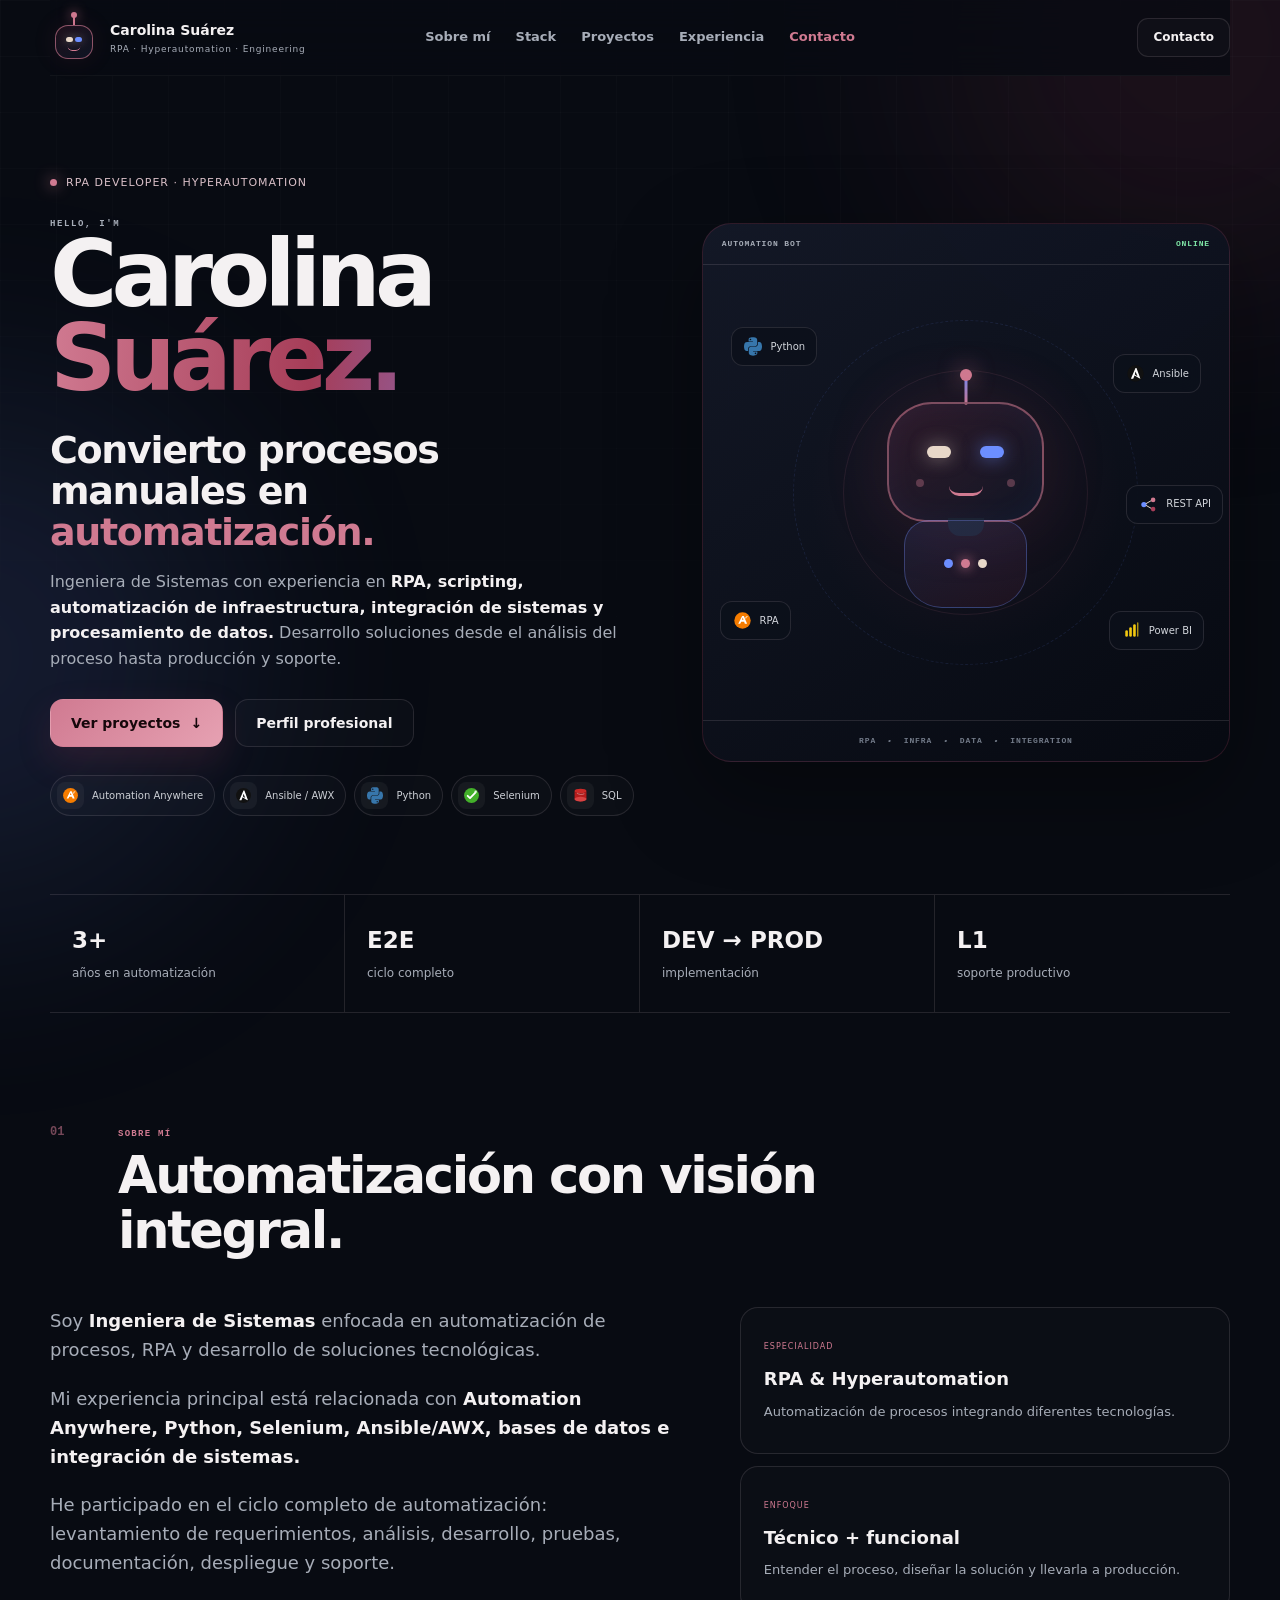
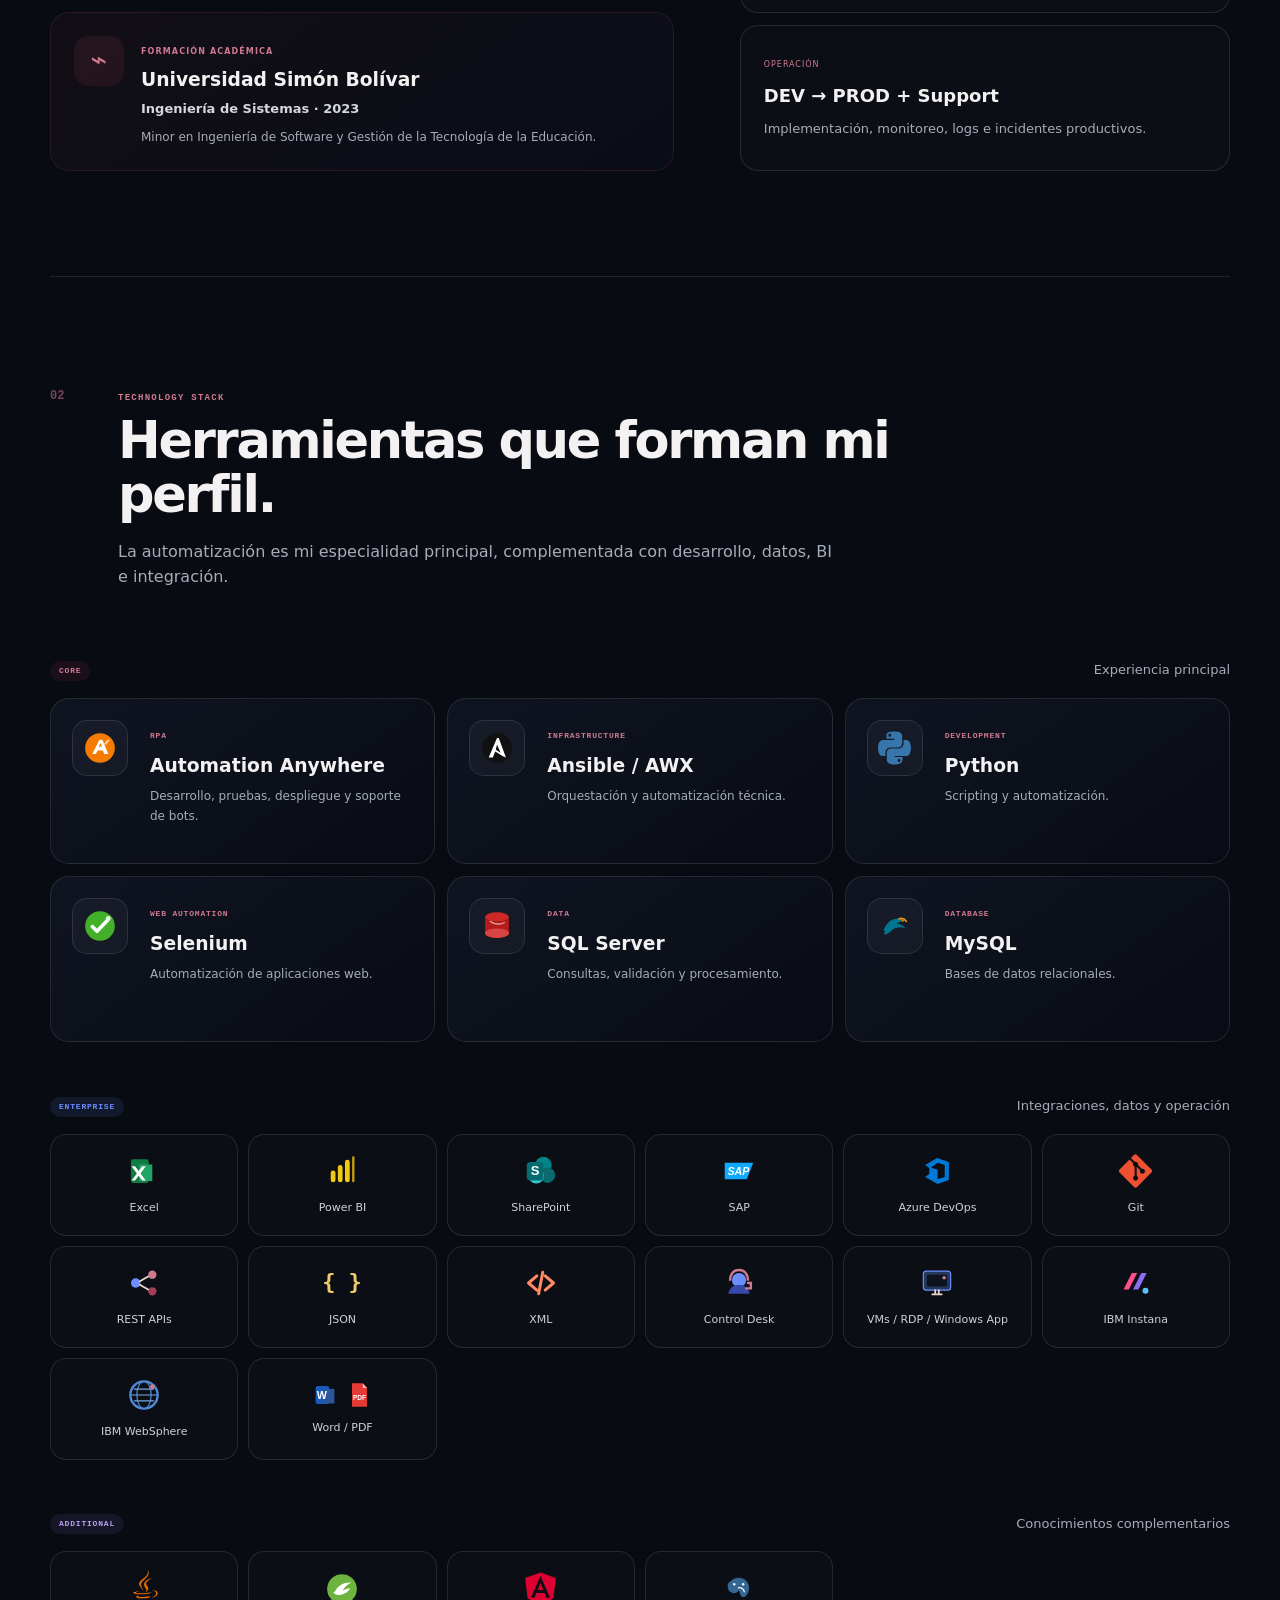
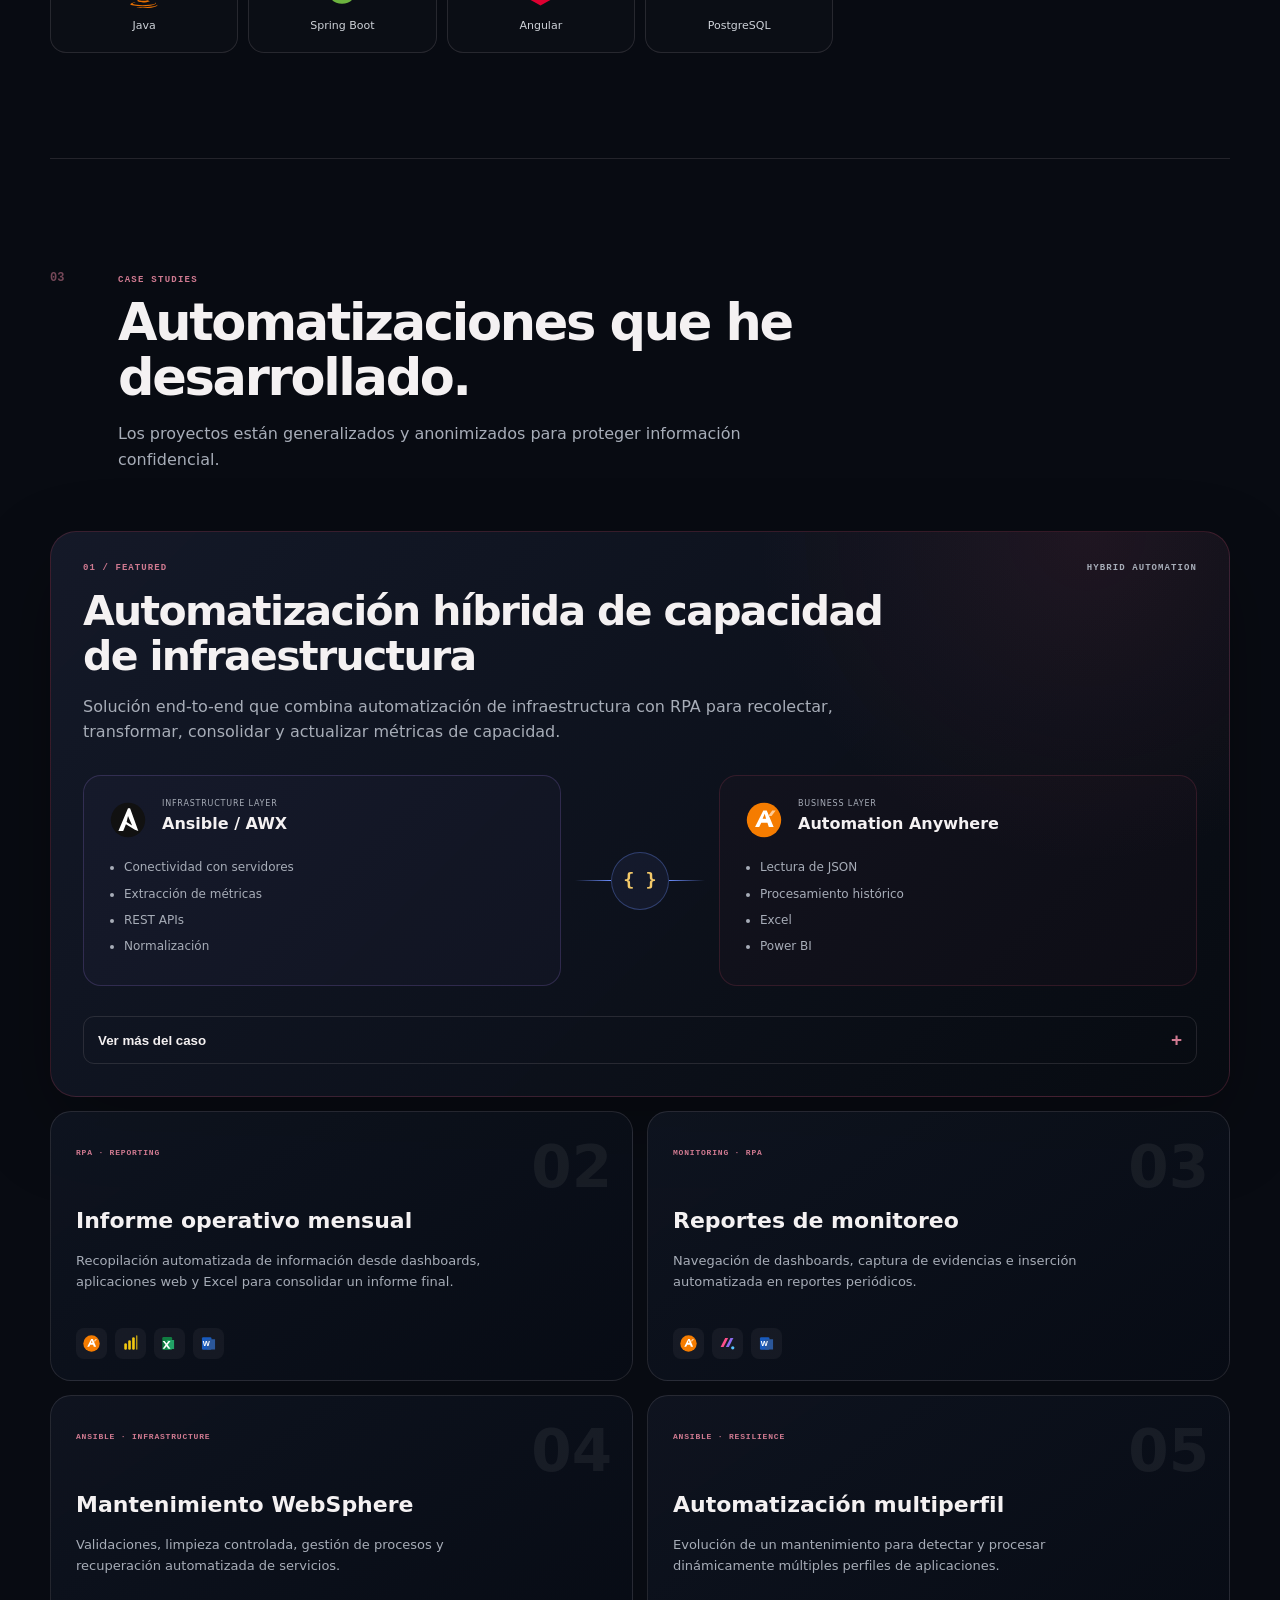
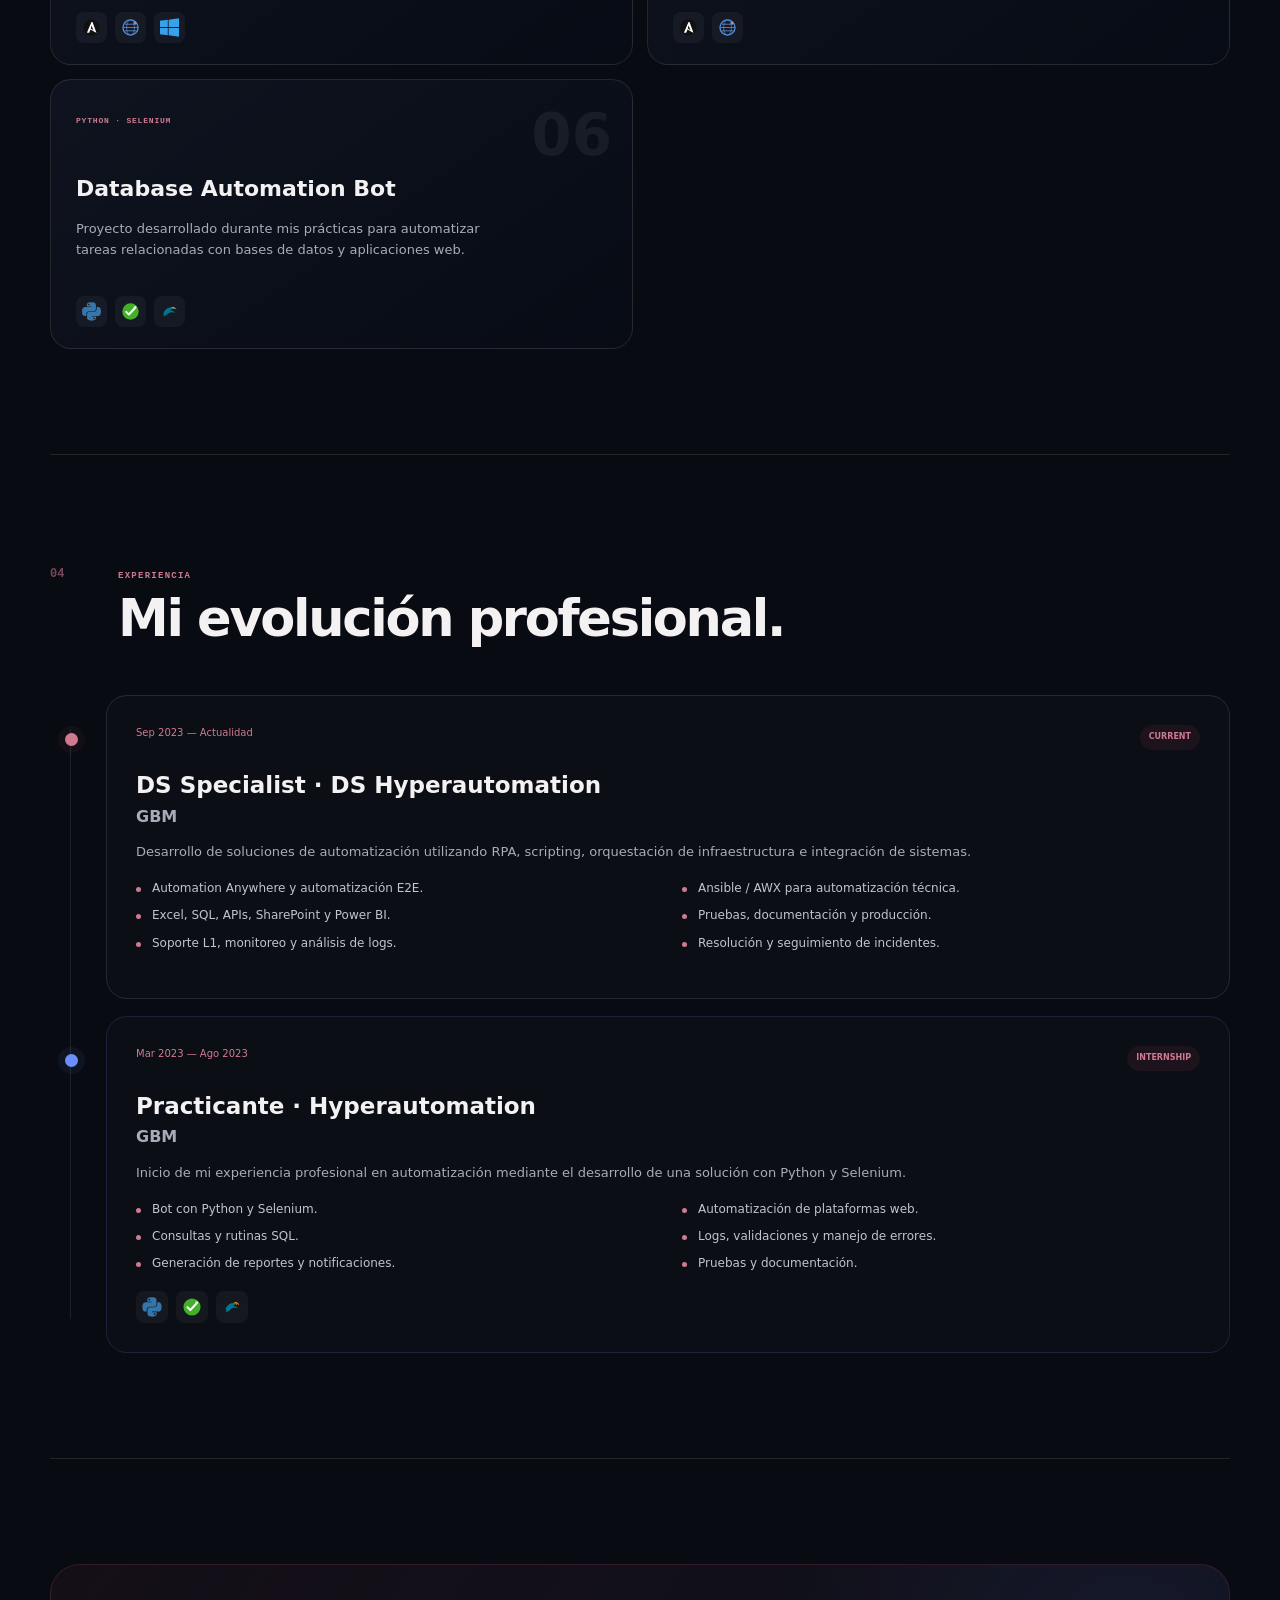
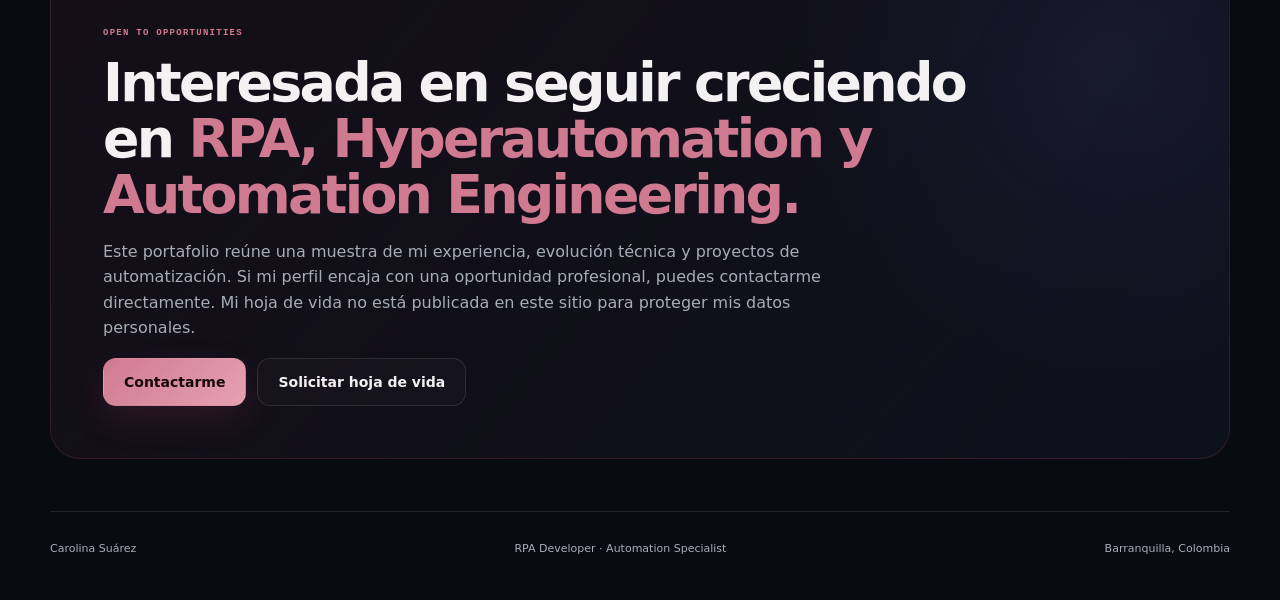
==== commit 21f3cc09: "ok" ====
--- a/index.html
+++ b/index.html
@@ -1,1924 +1,225 @@
 <!doctype html>
 <html lang="es">
-
 <head>
   <meta charset="utf-8">
-
-  <meta
-    name="viewport"
-    content="width=device-width, initial-scale=1"
-  >
-
-  <meta
-    name="description"
-    content="Portafolio de Carolina Suárez, Ingeniera de Sistemas y RPA Developer enfocada en Automation Anywhere, Ansible, Python, Selenium, automatización e integración de procesos."
-  >
-
-  <meta name="theme-color" content="#050d18">
-
-  <title>Carolina Suárez | RPA & Automation</title>
-
+  <meta name="viewport" content="width=device-width, initial-scale=1">
+  <meta name="description" content="Portafolio profesional de Carolina Suárez, Ingeniera de Sistemas con experiencia en RPA, Hyperautomation, Automation Anywhere, Ansible/AWX, Python y automatización de procesos.">
+  <meta name="theme-color" content="#080B12">
+  <title>Carolina Suárez | RPA & Hyperautomation</title>
+  <link rel="icon" type="image/svg+xml" href="/favicon.svg">
+  <link rel="alternate icon" href="/favicon.ico">
+  <link rel="apple-touch-icon" href="/apple-touch-icon.png">
   <link rel="stylesheet" href="styles.css">
 </head>
-
-
 <body>
+  <div class="page-progress" id="pageProgress"></div>
+
+  <div class="loader" id="loader" aria-hidden="true">
+    <div class="loader-bot mini-bot" aria-hidden="true"><span class="bot-antenna"></span><div class="bot-head"><i></i><i></i><b></b></div></div>
+    <p>CAROLINA SUÁREZ</p>
+    <div class="loader-track"><span></span></div>
+    <small>INITIALIZING AUTOMATION PORTFOLIO</small>
+  </div>
 
   <div class="background-grid"></div>
   <div class="background-glow glow-one"></div>
   <div class="background-glow glow-two"></div>
 
-
-  <!-- =========================
-       HEADER
-  ========================== -->
-
   <header class="header">
-
-    <a href="#inicio" class="brand">
-
-      <div class="brand-orbit" aria-hidden="true">
-
-        <span class="brand-core"></span>
-        <span class="brand-node node-a"></span>
-        <span class="brand-node node-b"></span>
-        <span class="brand-node node-c"></span>
-
-      </div>
-
+    <a href="#inicio" class="brand" aria-label="Ir al inicio">
+      <div class="brand-bot mini-bot" aria-hidden="true"><span class="bot-antenna"></span><div class="bot-head"><i></i><i></i><b></b></div></div>
       <div class="brand-copy">
-
         <strong>Carolina Suárez</strong>
-
-        <small>
-          RPA · Automation · Engineering
-        </small>
-
-      </div>
-
+        <small>RPA · Hyperautomation · Engineering</small>
+      </div>
     </a>
 
-
-    <nav class="nav">
-
-      <a href="#sobre-mi">
-        Sobre mí
-      </a>
-
-      <a href="#stack">
-        Stack
-      </a>
-
-      <a href="#proyectos">
-        Proyectos
-      </a>
-
-      <a href="#experiencia">
-        Experiencia
-      </a>
-
+    <nav class="nav" aria-label="Navegación principal">
+      <a href="#sobre-mi">Sobre mí</a>
+      <a href="#stack">Stack</a>
+      <a href="#proyectos">Proyectos</a>
+      <a href="#experiencia">Experiencia</a>
+      <a href="#contacto">Contacto</a>
     </nav>
 
-
-    <a
-      class="header-cta"
-      href="CV_Carolina_Suarez.pdf"
-      target="_blank"
-      rel="noreferrer"
-    >
-      Ver CV
-    </a>
-
+    <div class="header-actions">
+      <a class="header-cta" href="#contacto">Contacto</a>
+      <button class="menu-button" id="menuButton" aria-label="Abrir menú" aria-expanded="false"><span></span><span></span></button>
+    </div>
   </header>
 
-
+  <div class="mobile-menu" id="mobileMenu" aria-hidden="true">
+    <nav>
+      <a href="#sobre-mi"><span>01</span> Sobre mí</a>
+      <a href="#stack"><span>02</span> Stack</a>
+      <a href="#proyectos"><span>03</span> Proyectos</a>
+      <a href="#experiencia"><span>04</span> Experiencia</a>
+      <a href="#contacto"><span>05</span> Contacto</a>
+    </nav>
+    <p>RPA Developer · Hyperautomation</p>
+  </div>
 
   <main>
-
-
-    <!-- =========================
-         HERO
-    ========================== -->
-
     <section class="hero container" id="inicio">
-
-
       <div class="hero-copy reveal">
-
-        <div class="availability">
-
-          <span class="availability-dot"></span>
-
-          RPA Developer · Hyperautomation
-
-        </div>
-
-
-        <h1>
-
-          Hi, I'm
-
-          <span class="name-highlight">
-            Carolina Suárez.
-          </span>
-
-          <small>
-            Convierto procesos manuales en
-          </small>
-
-          <span
-            class="dynamic-word"
-            id="dynamicWord"
-          >
-            automatización.
-          </span>
-
-        </h1>
-
-
-        <p class="hero-description">
-
-          Ingeniera de Sistemas enfocada en
-
-          <strong>
-            RPA, scripting, infraestructura,
-            integración y procesamiento de datos.
-          </strong>
-
-          Desarrollo soluciones desde el análisis
-          del proceso hasta su implementación
-          y soporte en producción.
-
-        </p>
-
-
+        <div class="availability"><span></span> RPA Developer · Hyperautomation</div>
+        <p class="eyebrow">HELLO, I'M</p>
+        <h1>Carolina <span>Suárez.</span></h1>
+        <div class="hero-role">Convierto procesos manuales en <strong id="dynamicWord">automatización.</strong></div>
+        <p class="hero-description">Ingeniera de Sistemas con experiencia en <b>RPA, scripting, automatización de infraestructura, integración de sistemas y procesamiento de datos.</b> Desarrollo soluciones desde el análisis del proceso hasta producción y soporte.</p>
         <div class="hero-buttons">
-
-          <a
-            href="#proyectos"
-            class="button button-primary"
-          >
-            Ver proyectos
-
-            <span>↓</span>
-          </a>
-
-
-          <a
-            href="mailto:carolinasuarez0112@hotmail.com"
-            class="button button-secondary"
-          >
-            Contactarme
-          </a>
-
-        </div>
-
-
-        <!-- PRINCIPAL STACK -->
-
+          <a href="#proyectos" class="button button-primary">Ver proyectos <span>↓</span></a>
+          <a href="#contacto" class="button button-secondary">Perfil profesional</a>
+        </div>
         <div class="hero-tech">
-
-
-          <div class="tech-chip">
-
-            <span class="logo-box">
-
-              <img
-                src="https://www.automationanywhere.com/favicon.ico"
-                alt="Automation Anywhere"
-                onerror="techFallback(this,'AA')"
-              >
-
-            </span>
-
-            Automation Anywhere
-
+          <div class="tech-chip"><img src="assets/icons/automation-anywhere.svg" alt="Automation Anywhere"><span>Automation Anywhere</span></div>
+          <div class="tech-chip"><img src="assets/icons/ansible.svg" alt="Ansible"><span>Ansible / AWX</span></div>
+          <div class="tech-chip"><img src="assets/icons/python.svg" alt="Python"><span>Python</span></div>
+          <div class="tech-chip"><img src="assets/icons/selenium.svg" alt="Selenium"><span>Selenium</span></div>
+          <div class="tech-chip"><img src="assets/icons/sqlserver.svg" alt="SQL Server"><span>SQL</span></div>
+        </div>
+      </div>
+
+      <div class="automation-scene reveal" id="automationScene">
+        <div class="scene-label"><span>AUTOMATION BOT</span><b>ONLINE</b></div>
+        <div class="robot-stage">
+          <span class="orbit orbit-a"></span><span class="orbit orbit-b"></span>
+          <div class="hero-bot" aria-label="Ilustración animada de un bot de automatización">
+            <span class="hero-antenna"></span>
+            <span class="hero-antenna-dot"></span>
+            <div class="hero-bot-head"><i></i><i></i><em></em><span class="cheek cheek-left"></span><span class="cheek cheek-right"></span></div>
+            <div class="hero-bot-neck"></div>
+            <div class="hero-bot-body"><span></span><span></span><span></span></div>
           </div>
-
-
-          <div class="tech-chip">
-
-            <span class="logo-box">
-
-              <img
-                src="https://cdn.jsdelivr.net/gh/devicons/devicon@latest/icons/ansible/ansible-original.svg"
-                alt="Ansible"
-                onerror="techFallback(this,'AN')"
-              >
-
-            </span>
-
-            Ansible
-
+          <div class="float-logo fl-one"><img src="assets/icons/python.svg" alt=""><span>Python</span></div>
+          <div class="float-logo fl-two"><img src="assets/icons/ansible.svg" alt=""><span>Ansible</span></div>
+          <div class="float-logo fl-three"><img src="assets/icons/automation-anywhere.svg" alt=""><span>RPA</span></div>
+          <div class="float-logo fl-four"><img src="assets/icons/powerbi.svg" alt=""><span>Power BI</span></div>
+          <div class="float-logo fl-five"><img src="assets/icons/api.svg" alt=""><span>REST API</span></div>
+        </div>
+        <div class="scene-foot"><span>RPA</span><i>•</i><span>INFRA</span><i>•</i><span>DATA</span><i>•</i><span>INTEGRATION</span></div>
+      </div>
+    </section>
+
+    <section class="metrics container reveal">
+      <article><strong>3+</strong><span>años en automatización</span></article>
+      <article><strong>E2E</strong><span>ciclo completo</span></article>
+      <article><strong>DEV → PROD</strong><span>implementación</span></article>
+      <article><strong>L1</strong><span>soporte productivo</span></article>
+    </section>
+
+    <section class="about container" id="sobre-mi">
+      <div class="section-head reveal"><span>01</span><div><small>SOBRE MÍ</small><h2>Automatización con visión integral.</h2></div></div>
+      <div class="about-grid">
+        <div class="about-copy reveal">
+          <p>Soy <strong>Ingeniera de Sistemas</strong> enfocada en automatización de procesos, RPA y desarrollo de soluciones tecnológicas.</p>
+          <p>Mi experiencia principal está relacionada con <strong>Automation Anywhere, Python, Selenium, Ansible/AWX, bases de datos e integración de sistemas.</strong></p>
+          <p>He participado en el ciclo completo de automatización: levantamiento de requerimientos, análisis, desarrollo, pruebas, documentación, despliegue y soporte.</p>
+          <div class="education-card">
+            <div class="edu-icon" aria-hidden="true">⌁</div>
+            <div><small>FORMACIÓN ACADÉMICA</small><h3>Universidad Simón Bolívar</h3><strong>Ingeniería de Sistemas · 2023</strong><p>Minor en Ingeniería de Software y Gestión de la Tecnología de la Educación.</p></div>
           </div>
-
-
-          <div class="tech-chip">
-
-            <span class="logo-box">
-
-              <img
-                src="https://cdn.jsdelivr.net/gh/devicons/devicon@latest/icons/python/python-original.svg"
-                alt="Python"
-                onerror="techFallback(this,'PY')"
-              >
-
-            </span>
-
-            Python
-
-          </div>
-
-
-          <div class="tech-chip">
-
-            <span class="logo-box">
-
-              <img
-                src="https://cdn.jsdelivr.net/gh/devicons/devicon@latest/icons/selenium/selenium-original.svg"
-                alt="Selenium"
-                onerror="techFallback(this,'SE')"
-              >
-
-            </span>
-
-            Selenium
-
-          </div>
-
-
-          <div class="tech-chip">
-
-            <span class="logo-box">
-
-              <img
-                src="https://cdn.jsdelivr.net/gh/devicons/devicon@latest/icons/microsoftsqlserver/microsoftsqlserver-original.svg"
-                alt="SQL Server"
-                onerror="techFallback(this,'SQL')"
-              >
-
-            </span>
-
-            SQL
-
-          </div>
-
-        </div>
-
-      </div>
-
-
-
-      <!-- =========================
-           AUTOMATION VISUAL
-      ========================== -->
-
-      <div class="automation-scene reveal">
-
-        <div class="scene-status">
-
-          <span>
-            AUTOMATION SYSTEM
-          </span>
-
-          <strong>
-            ONLINE
-          </strong>
-
-        </div>
-
-
-        <div class="automation-orbit">
-
-          <span class="orbit-ring orbit-ring-one"></span>
-
-          <span class="orbit-ring orbit-ring-two"></span>
-
-
-          <div class="automation-core">
-
-            <span class="core-eye"></span>
-            <span class="core-eye"></span>
-
-            <small>
-              AUTOMATION
-            </small>
-
-          </div>
-
-
-          <div class="floating-tech float-python">
-
-            <img
-              src="https://cdn.jsdelivr.net/gh/devicons/devicon@latest/icons/python/python-original.svg"
-              alt="Python"
-            >
-
-            <span>
-              Python
-            </span>
-
-          </div>
-
-
-          <div class="floating-tech float-ansible">
-
-            <img
-              src="https://cdn.jsdelivr.net/gh/devicons/devicon@latest/icons/ansible/ansible-original.svg"
-              alt="Ansible"
-            >
-
-            <span>
-              Ansible
-            </span>
-
-          </div>
-
-
-          <div class="floating-tech float-selenium">
-
-            <img
-              src="https://cdn.jsdelivr.net/gh/devicons/devicon@latest/icons/selenium/selenium-original.svg"
-              alt="Selenium"
-            >
-
-            <span>
-              Selenium
-            </span>
-
-          </div>
-
-
-          <div class="floating-tech float-sql">
-
-            <img
-              src="https://cdn.jsdelivr.net/gh/devicons/devicon@latest/icons/microsoftsqlserver/microsoftsqlserver-original.svg"
-              alt="SQL Server"
-            >
-
-            <span>
-              SQL
-            </span>
-
-          </div>
-
-
-          <div class="floating-tech float-git">
-
-            <img
-              src="https://cdn.jsdelivr.net/gh/devicons/devicon@latest/icons/git/git-original.svg"
-              alt="Git"
-            >
-
-            <span>
-              Git
-            </span>
-
-          </div>
-
-        </div>
-
-
-        <div class="scene-footer">
-
-          <span>
-            RPA
-          </span>
-
-          <span>
-            ·
-          </span>
-
-          <span>
-            INFRASTRUCTURE
-          </span>
-
-          <span>
-            ·
-          </span>
-
-          <span>
-            DATA
-          </span>
-
-        </div>
-
-      </div>
-
-    </section>
-
-
-
-    <!-- =========================
-         METRICS
-    ========================== -->
-
-    <section class="metrics container reveal">
-
-      <article>
-
-        <strong>
-          3+
-        </strong>
-
-        <span>
-          años en automatización
-        </span>
-
+        </div>
+        <div class="about-values reveal">
+          <article><small>ESPECIALIDAD</small><strong>RPA & Hyperautomation</strong><p>Automatización de procesos integrando diferentes tecnologías.</p></article>
+          <article><small>ENFOQUE</small><strong>Técnico + funcional</strong><p>Entender el proceso, diseñar la solución y llevarla a producción.</p></article>
+          <article><small>OPERACIÓN</small><strong>DEV → PROD + Support</strong><p>Implementación, monitoreo, logs e incidentes productivos.</p></article>
+        </div>
+      </div>
+    </section>
+
+    <section class="stack-section container" id="stack">
+      <div class="section-head reveal"><span>02</span><div><small>TECHNOLOGY STACK</small><h2>Herramientas que forman mi perfil.</h2><p>La automatización es mi especialidad principal, complementada con desarrollo, datos, BI e integración.</p></div></div>
+
+      <div class="stack-group reveal">
+        <div class="stack-label"><b>CORE</b><span>Experiencia principal</span></div>
+        <div class="tech-grid">
+          <article class="tech-card"><img src="assets/icons/automation-anywhere.svg" alt="Automation Anywhere"><div><small>RPA</small><h3>Automation Anywhere</h3><p>Desarrollo, pruebas, despliegue y soporte de bots.</p></div></article>
+          <article class="tech-card"><img src="assets/icons/ansible.svg" alt="Ansible"><div><small>INFRASTRUCTURE</small><h3>Ansible / AWX</h3><p>Orquestación y automatización técnica.</p></div></article>
+          <article class="tech-card"><img src="assets/icons/python.svg" alt="Python"><div><small>DEVELOPMENT</small><h3>Python</h3><p>Scripting y automatización.</p></div></article>
+          <article class="tech-card"><img src="assets/icons/selenium.svg" alt="Selenium"><div><small>WEB AUTOMATION</small><h3>Selenium</h3><p>Automatización de aplicaciones web.</p></div></article>
+          <article class="tech-card"><img src="assets/icons/sqlserver.svg" alt="SQL Server"><div><small>DATA</small><h3>SQL Server</h3><p>Consultas, validación y procesamiento.</p></div></article>
+          <article class="tech-card"><img src="assets/icons/mysql.svg" alt="MySQL"><div><small>DATABASE</small><h3>MySQL</h3><p>Bases de datos relacionales.</p></div></article>
+        </div>
+      </div>
+
+      <div class="stack-group reveal">
+        <div class="stack-label blue"><b>ENTERPRISE</b><span>Integraciones, datos y operación</span></div>
+        <div class="logo-grid">
+          <div class="logo-item"><img src="assets/icons/excel.svg" alt="Excel"><span>Excel</span></div>
+          <div class="logo-item"><img src="assets/icons/powerbi.svg" alt="Power BI"><span>Power BI</span></div>
+          <div class="logo-item"><img src="assets/icons/sharepoint.svg" alt="SharePoint"><span>SharePoint</span></div>
+          <div class="logo-item"><img src="assets/icons/sap.svg" alt="SAP"><span>SAP</span></div>
+          <div class="logo-item"><img src="assets/icons/azure-devops.svg" alt="Azure DevOps"><span>Azure DevOps</span></div>
+          <div class="logo-item"><img src="assets/icons/git.svg" alt="Git"><span>Git</span></div>
+          <div class="logo-item"><img src="assets/icons/api.svg" alt="REST APIs"><span>REST APIs</span></div>
+          <div class="logo-item"><img src="assets/icons/json.svg" alt="JSON"><span>JSON</span></div>
+          <div class="logo-item"><img src="assets/icons/xml.svg" alt="XML"><span>XML</span></div>
+          <div class="logo-item"><img src="assets/icons/control-desk.svg" alt="Control Desk"><span>Control Desk</span></div>
+          <div class="logo-item"><img src="assets/icons/vm.svg" alt="VMs, RDP y Windows App"><span>VMs / RDP / Windows App</span></div>
+          <div class="logo-item"><img src="assets/icons/instana.svg" alt="IBM Instana"><span>IBM Instana</span></div>
+          <div class="logo-item"><img src="assets/icons/websphere.svg" alt="IBM WebSphere"><span>IBM WebSphere</span></div>
+          <div class="logo-item multi-icon"><span class="multi"><img src="assets/icons/word.svg" alt="Word"><img src="assets/icons/pdf.svg" alt="PDF"></span><span>Word / PDF</span></div>
+        </div>
+      </div>
+
+      <div class="stack-group reveal">
+        <div class="stack-label purple"><b>ADDITIONAL</b><span>Conocimientos complementarios</span></div>
+        <div class="logo-grid additional">
+          <div class="logo-item"><img src="assets/icons/java.svg" alt="Java"><span>Java</span></div>
+          <div class="logo-item"><img src="assets/icons/spring.svg" alt="Spring Boot"><span>Spring Boot</span></div>
+          <div class="logo-item"><img src="assets/icons/angular.svg" alt="Angular"><span>Angular</span></div>
+          <div class="logo-item"><img src="assets/icons/postgresql.svg" alt="PostgreSQL"><span>PostgreSQL</span></div>
+        </div>
+      </div>
+    </section>
+
+    <section class="projects container" id="proyectos">
+      <div class="section-head reveal"><span>03</span><div><small>CASE STUDIES</small><h2>Automatizaciones que he desarrollado.</h2><p>Los proyectos están generalizados y anonimizados para proteger información confidencial.</p></div></div>
+      <article class="featured-project reveal tilt-card">
+        <div class="project-kicker"><span>01 / FEATURED</span><b>HYBRID AUTOMATION</b></div>
+        <h3>Automatización híbrida de capacidad de infraestructura</h3>
+        <p>Solución end-to-end que combina automatización de infraestructura con RPA para recolectar, transformar, consolidar y actualizar métricas de capacidad.</p>
+        <div class="architecture">
+          <div class="arch-card infra"><img src="assets/icons/ansible.svg" alt="Ansible"><div><small>INFRASTRUCTURE LAYER</small><strong>Ansible / AWX</strong></div><ul><li>Conectividad con servidores</li><li>Extracción de métricas</li><li>REST APIs</li><li>Normalización</li></ul></div>
+          <div class="arch-link"><span></span><img src="assets/icons/json.svg" alt="JSON"><span></span></div>
+          <div class="arch-card rpa"><img src="assets/icons/automation-anywhere.svg" alt="Automation Anywhere"><div><small>BUSINESS LAYER</small><strong>Automation Anywhere</strong></div><ul><li>Lectura de JSON</li><li>Procesamiento histórico</li><li>Excel</li><li>Power BI</li></ul></div>
+        </div>
+        <button class="case-toggle" type="button" aria-expanded="false">Ver más del caso <span>+</span></button>
+        <div class="case-detail" hidden><p>La información requerida se encontraba distribuida en múltiples servidores. La capa Ansible/AWX permite obtenerla sin depender del acceso manual individual, mientras Automation Anywhere ejecuta el procesamiento orientado al negocio.</p><strong>Participación: desarrollo completo de ambas capas.</strong></div>
       </article>
 
-
-      <article>
-
-        <strong>
-          E2E
-        </strong>
-
-        <span>
-          ciclo completo
-        </span>
-
-      </article>
-
-
-      <article>
-
-        <strong>
-          DEV → PROD
-        </strong>
-
-        <span>
-          implementación
-        </span>
-
-      </article>
-
-
-      <article>
-
-        <strong>
-          L1
-        </strong>
-
-        <span>
-          soporte productivo
-        </span>
-
-      </article>
-
-    </section>
-
-
-
-    <!-- =========================
-         ABOUT
-    ========================== -->
-
-    <section
-      class="about container"
-      id="sobre-mi"
-    >
-
-      <div class="section-intro reveal">
-
-        <span class="section-id">
-          01
-        </span>
-
-        <div>
-
-          <small>
-            SOBRE MÍ
-          </small>
-
-          <h2>
-            Automatización con visión integral.
-          </h2>
-
-        </div>
-
-      </div>
-
-
-      <div class="about-layout">
-
-
-        <div class="about-main reveal">
-
-          <p>
-
-            Soy
-
-            <strong>
-              Ingeniera de Sistemas
-            </strong>
-
-            enfocada en automatización de procesos,
-            RPA y desarrollo de soluciones tecnológicas.
-
-          </p>
-
-
-          <p>
-
-            Mi experiencia principal está relacionada con
-
-            <strong>
-              Automation Anywhere, Python, Selenium,
-              Ansible, bases de datos e integración
-              entre diferentes sistemas.
-            </strong>
-
-          </p>
-
-
-          <p>
-
-            He participado en el ciclo completo de las
-            automatizaciones: levantamiento de requerimientos,
-            análisis, desarrollo, pruebas, documentación,
-            implementación en producción y soporte.
-
-          </p>
-
-
-          <!-- EDUCACIÓN -->
-
-          <div class="education-card">
-
-            <div class="education-icon">
-
-              <svg
-                viewBox="0 0 24 24"
-                aria-hidden="true"
-              >
-                <path
-                  d="M2 9l10-5 10 5-10 5L2 9zm4 3.1V17c2.8 2.2 9.2 2.2 12 0v-4.9L12 15 6 12.1z"
-                />
-              </svg>
-
-            </div>
-
-
-            <div class="education-content">
-
-              <span>
-                FORMACIÓN ACADÉMICA
-              </span>
-
-              <h3>
-                Universidad Simón Bolívar
-              </h3>
-
-              <strong>
-                Ingeniería de Sistemas · 2023
-              </strong>
-
-              <p>
-                Minor en Ingeniería de Software y
-                Gestión de la Tecnología de la Educación.
-              </p>
-
-            </div>
-
-          </div>
-
-        </div>
-
-
-
-        <div class="about-side reveal">
-
-          <div class="about-value">
-
-            <small>
-              ESPECIALIDAD
-            </small>
-
-            <strong>
-              RPA & Hyperautomation
-            </strong>
-
-            <p>
-              Automatización de procesos integrando
-              diferentes tecnologías.
-            </p>
-
-          </div>
-
-
-          <div class="about-value">
-
-            <small>
-              ENFOQUE
-            </small>
-
-            <strong>
-              Técnico + funcional
-            </strong>
-
-            <p>
-              Entender el proceso antes de construir
-              la solución.
-            </p>
-
-          </div>
-
-
-          <div class="about-value">
-
-            <small>
-              EVOLUCIÓN
-            </small>
-
-            <strong>
-              Aprendizaje continuo
-            </strong>
-
-            <p>
-              Desarrollo, APIs, automatización,
-              infraestructura y nuevas arquitecturas.
-            </p>
-
-          </div>
-
-        </div>
-
-      </div>
-
-    </section>
-
-
-
-    <!-- =========================
-         STACK
-    ========================== -->
-
-    <section
-      class="stack-section container"
-      id="stack"
-    >
-
-      <div class="section-intro reveal">
-
-        <span class="section-id">
-          02
-        </span>
-
-        <div>
-
-          <small>
-            TECHNOLOGY STACK
-          </small>
-
-          <h2>
-            Tecnologías y herramientas.
-          </h2>
-
-          <p>
-            Mi experiencia principal está enfocada en
-            automatización, pero también cuento con
-            conocimientos de desarrollo de software,
-            bases de datos, BI e integración.
-          </p>
-
-        </div>
-
-      </div>
-
-
-
-      <!-- CORE -->
-
-      <div class="stack-heading reveal">
-
-        <div>
-
-          <span class="stack-badge core">
-            CORE
-          </span>
-
-          <h3>
-            Experiencia principal
-          </h3>
-
-        </div>
-
-      </div>
-
-
-      <div class="technology-grid">
-
-
-        <!-- AA -->
-
-        <article class="technology-card reveal">
-
-          <div class="technology-logo">
-
-            <img
-              src="https://www.automationanywhere.com/favicon.ico"
-              alt="Automation Anywhere"
-              onerror="techFallback(this,'AA')"
-            >
-
-          </div>
-
-          <div>
-
-            <span>
-              RPA
-            </span>
-
-            <h3>
-              Automation Anywhere
-            </h3>
-
-            <p>
-              Desarrollo, pruebas, implementación,
-              calendarización y soporte de bots.
-            </p>
-
-          </div>
-
-        </article>
-
-
-
-        <!-- ANSIBLE -->
-
-        <article class="technology-card reveal">
-
-          <div class="technology-logo">
-
-            <img
-              src="https://cdn.jsdelivr.net/gh/devicons/devicon@latest/icons/ansible/ansible-original.svg"
-              alt="Ansible"
-            >
-
-          </div>
-
-          <div>
-
-            <span>
-              INFRASTRUCTURE
-            </span>
-
-            <h3>
-              Ansible / AWX
-            </h3>
-
-            <p>
-              Automatización técnica,
-              playbooks y ejecución remota.
-            </p>
-
-          </div>
-
-        </article>
-
-
-
-        <!-- PYTHON -->
-
-        <article class="technology-card reveal">
-
-          <div class="technology-logo">
-
-            <img
-              src="https://cdn.jsdelivr.net/gh/devicons/devicon@latest/icons/python/python-original.svg"
-              alt="Python"
-            >
-
-          </div>
-
-          <div>
-
-            <span>
-              DEVELOPMENT
-            </span>
-
-            <h3>
-              Python
-            </h3>
-
-            <p>
-              Scripting y desarrollo de
-              automatizaciones.
-            </p>
-
-          </div>
-
-        </article>
-
-
-
-        <!-- SELENIUM -->
-
-        <article class="technology-card reveal">
-
-          <div class="technology-logo">
-
-            <img
-              src="https://cdn.jsdelivr.net/gh/devicons/devicon@latest/icons/selenium/selenium-original.svg"
-              alt="Selenium"
-            >
-
-          </div>
-
-          <div>
-
-            <span>
-              WEB AUTOMATION
-            </span>
-
-            <h3>
-              Selenium
-            </h3>
-
-            <p>
-              Interacción automatizada con
-              aplicaciones y plataformas web.
-            </p>
-
-          </div>
-
-        </article>
-
-
-
-        <!-- SQL SERVER -->
-
-        <article class="technology-card reveal">
-
-          <div class="technology-logo">
-
-            <img
-              src="https://cdn.jsdelivr.net/gh/devicons/devicon@latest/icons/microsoftsqlserver/microsoftsqlserver-original.svg"
-              alt="SQL Server"
-            >
-
-          </div>
-
-          <div>
-
-            <span>
-              DATA
-            </span>
-
-            <h3>
-              SQL Server
-            </h3>
-
-            <p>
-              Consultas, inserciones,
-              procesamiento y validación.
-            </p>
-
-          </div>
-
-        </article>
-
-
-
-        <!-- MYSQL -->
-
-        <article class="technology-card reveal">
-
-          <div class="technology-logo">
-
-            <img
-              src="https://cdn.jsdelivr.net/gh/devicons/devicon@latest/icons/mysql/mysql-original.svg"
-              alt="MySQL"
-            >
-
-          </div>
-
-          <div>
-
-            <span>
-              DATABASE
-            </span>
-
-            <h3>
-              MySQL
-            </h3>
-
-            <p>
-              Bases de datos relacionales y
-              automatización de operaciones.
-            </p>
-
-          </div>
-
-        </article>
-
-      </div>
-
-
-
-      <!-- ENTERPRISE -->
-
-      <div class="stack-heading secondary-heading reveal">
-
-        <div>
-
-          <span class="stack-badge business">
-            ENTERPRISE
-          </span>
-
-          <h3>
-            Integraciones y herramientas empresariales
-          </h3>
-
-        </div>
-
-      </div>
-
-
-      <div class="logo-skills-grid reveal">
-
-
-        <div class="logo-skill">
-
-          <img
-            src="https://api.iconify.design/logos:microsoft-power-bi.svg"
-            alt="Power BI"
-            onerror="techFallback(this,'BI')"
-          >
-
-          <span>
-            Power BI
-          </span>
-
-        </div>
-
-
-        <div class="logo-skill">
-
-          <img
-            src="https://api.iconify.design/logos:microsoft-sharepoint.svg"
-            alt="SharePoint"
-            onerror="techFallback(this,'SP')"
-          >
-
-          <span>
-            SharePoint
-          </span>
-
-        </div>
-
-
-        <div class="logo-skill">
-
-          <img
-            src="https://cdn.simpleicons.org/sap"
-            alt="SAP"
-            onerror="techFallback(this,'SAP')"
-          >
-
-          <span>
-            SAP
-          </span>
-
-        </div>
-
-
-        <div class="logo-skill">
-
-          <img
-            src="https://cdn.jsdelivr.net/gh/devicons/devicon@latest/icons/azuredevops/azuredevops-original.svg"
-            alt="Azure DevOps"
-            onerror="techFallback(this,'AZ')"
-          >
-
-          <span>
-            Azure DevOps
-          </span>
-
-        </div>
-
-
-        <div class="logo-skill">
-
-          <img
-            src="https://cdn.jsdelivr.net/gh/devicons/devicon@latest/icons/git/git-original.svg"
-            alt="Git"
-          >
-
-          <span>
-            Git
-          </span>
-
-        </div>
-
-
-        <div class="logo-skill generic-skill">
-
-          <div class="generic-icon">
-            API
-          </div>
-
-          <span>
-            REST APIs
-          </span>
-
-        </div>
-
-
-        <div class="logo-skill generic-skill">
-
-          <div class="generic-icon">
-            { }
-          </div>
-
-          <span>
-            JSON
-          </span>
-
-        </div>
-
-
-        <div class="logo-skill generic-skill">
-
-          <div class="generic-icon">
-            XML
-          </div>
-
-          <span>
-            XML
-          </span>
-
-        </div>
-
-
-        <div class="logo-skill generic-skill">
-
-          <div class="generic-icon">
-            L1
-          </div>
-
-          <span>
-            Control Desk
-          </span>
-
-        </div>
-
-
-        <div class="logo-skill generic-skill">
-
-          <div class="generic-icon">
-            VM
-          </div>
-
-          <span>
-            VMs / RDP
-          </span>
-
-        </div>
-
-      </div>
-
-
-
-      <!-- ADDITIONAL -->
-
-      <div class="stack-heading secondary-heading reveal">
-
-        <div>
-
-          <span class="stack-badge additional">
-            ADDITIONAL
-          </span>
-
-          <h3>
-            Desarrollo y conocimientos complementarios
-          </h3>
-
-        </div>
-
-      </div>
-
-
-      <div class="logo-skills-grid additional-grid reveal">
-
-
-        <div class="logo-skill">
-
-          <img
-            src="https://cdn.jsdelivr.net/gh/devicons/devicon@latest/icons/java/java-original.svg"
-            alt="Java"
-          >
-
-          <span>
-            Java
-          </span>
-
-        </div>
-
-
-        <div class="logo-skill">
-
-          <img
-            src="https://cdn.jsdelivr.net/gh/devicons/devicon@latest/icons/spring/spring-original.svg"
-            alt="Spring Boot"
-          >
-
-          <span>
-            Spring Boot
-          </span>
-
-        </div>
-
-
-        <div class="logo-skill">
-
-          <img
-            src="https://cdn.jsdelivr.net/gh/devicons/devicon@latest/icons/angular/angular-original.svg"
-            alt="Angular"
-          >
-
-          <span>
-            Angular
-          </span>
-
-        </div>
-
-
-        <div class="logo-skill">
-
-          <img
-            src="https://cdn.jsdelivr.net/gh/devicons/devicon@latest/icons/javascript/javascript-original.svg"
-            alt="JavaScript"
-          >
-
-          <span>
-            JavaScript
-          </span>
-
-        </div>
-
-
-        <div class="logo-skill">
-
-          <img
-            src="https://cdn.jsdelivr.net/gh/devicons/devicon@latest/icons/csharp/csharp-original.svg"
-            alt="C#"
-          >
-
-          <span>
-            C#
-          </span>
-
-        </div>
-
-
-        <div class="logo-skill">
-
-          <img
-            src="https://cdn.jsdelivr.net/gh/devicons/devicon@latest/icons/html5/html5-original.svg"
-            alt="HTML5"
-          >
-
-          <span>
-            HTML5
-          </span>
-
-        </div>
-
-
-        <div class="logo-skill">
-
-          <img
-            src="https://cdn.jsdelivr.net/gh/devicons/devicon@latest/icons/php/php-original.svg"
-            alt="PHP"
-          >
-
-          <span>
-            PHP
-          </span>
-
-        </div>
-
-
-        <div class="logo-skill">
-
-          <img
-            src="https://cdn.jsdelivr.net/gh/devicons/devicon@latest/icons/bootstrap/bootstrap-original.svg"
-            alt="Bootstrap"
-          >
-
-          <span>
-            Bootstrap
-          </span>
-
-        </div>
-
-
-        <div class="logo-skill">
-
-          <img
-            src="https://cdn.jsdelivr.net/gh/devicons/devicon@latest/icons/postgresql/postgresql-original.svg"
-            alt="PostgreSQL"
-          >
-
-          <span>
-            PostgreSQL
-          </span>
-
-        </div>
-
-      </div>
-
-    </section>
-
-
-
-    <!-- =========================
-         PROJECTS
-    ========================== -->
-
-    <section
-      class="projects container"
-      id="proyectos"
-    >
-
-      <div class="section-intro reveal">
-
-        <span class="section-id">
-          03
-        </span>
-
-        <div>
-
-          <small>
-            CASE STUDIES
-          </small>
-
-          <h2>
-            Automatizaciones que he desarrollado.
-          </h2>
-
-          <p>
-            Los proyectos están generalizados y anonimizados
-            para proteger información confidencial.
-          </p>
-
-        </div>
-
-      </div>
-
-
-
-      <!-- FEATURED -->
-
-      <article class="featured-project reveal tilt-card">
-
-        <div class="featured-project-header">
-
-          <div>
-
-            <span class="featured-label">
-              FEATURED CASE
-            </span>
-
-            <h3>
-              Automatización híbrida de capacidad de infraestructura
-            </h3>
-
-          </div>
-
-          <span class="featured-number">
-            01
-          </span>
-
-        </div>
-
-
-        <p class="featured-description">
-
-          Solución end-to-end que combina automatización
-          de infraestructura con RPA para recolectar,
-          transformar y consolidar métricas de capacidad.
-
-        </p>
-
-
-
-        <div class="hybrid-architecture">
-
-
-          <div class="hybrid-side ansible-side">
-
-            <div class="hybrid-title">
-
-              <img
-                src="https://cdn.jsdelivr.net/gh/devicons/devicon@latest/icons/ansible/ansible-original.svg"
-                alt="Ansible"
-              >
-
-              <div>
-
-                <small>
-                  INFRASTRUCTURE
-                </small>
-
-                <strong>
-                  Ansible / AWX
-                </strong>
-
-              </div>
-
-            </div>
-
-
-            <ul>
-
-              <li>
-                Conectividad con servidores
-              </li>
-
-              <li>
-                Extracción de métricas
-              </li>
-
-              <li>
-                Consumo de APIs
-              </li>
-
-              <li>
-                Normalización de información
-              </li>
-
-            </ul>
-
-          </div>
-
-
-
-          <div class="hybrid-bridge">
-
-            <span></span>
-
-            <div>
-              JSON
-            </div>
-
-            <span></span>
-
-          </div>
-
-
-
-          <div class="hybrid-side rpa-side">
-
-            <div class="hybrid-title">
-
-              <img
-                src="https://www.automationanywhere.com/favicon.ico"
-                alt="Automation Anywhere"
-                onerror="techFallback(this,'AA')"
-              >
-
-              <div>
-
-                <small>
-                  BUSINESS / RPA
-                </small>
-
-                <strong>
-                  Automation Anywhere
-                </strong>
-
-              </div>
-
-            </div>
-
-
-            <ul>
-
-              <li>
-                Lectura del JSON
-              </li>
-
-              <li>
-                Actualización de Excel
-              </li>
-
-              <li>
-                Procesamiento histórico
-              </li>
-
-              <li>
-                Actualización de Power BI
-              </li>
-
-            </ul>
-
-          </div>
-
-        </div>
-
-
-        <button
-          class="case-toggle"
-          type="button"
-          aria-expanded="false"
-        >
-          Más información
-          <span>+</span>
-        </button>
-
-
-        <div class="case-detail" hidden>
-
-          <p>
-            La información estaba distribuida en múltiples
-            servidores. Ansible/AWX se utilizó como capa
-            técnica para conectarse a la infraestructura
-            y obtener automáticamente las métricas.
-          </p>
-
-          <p>
-            Automation Anywhere procesa posteriormente la
-            información estructurada y ejecuta las tareas
-            relacionadas con Excel y Power BI.
-          </p>
-
-          <strong>
-            Participación: desarrollo completo de ambas capas.
-          </strong>
-
-        </div>
-
-      </article>
-
-
-
       <div class="projects-grid">
-
-
-        <article class="case-card reveal tilt-card">
-
-          <div class="case-number">
-            02
-          </div>
-
-          <span class="case-type">
-            RPA · REPORTING
-          </span>
-
-          <h3>
-            Informe operativo mensual
-          </h3>
-
-          <p>
-            Automatización para recopilar información desde
-            dashboards, aplicaciones web y Excel, generar
-            evidencias y consolidar un informe final.
-          </p>
-
-          <div class="mini-stack">
-
-            <img
-              src="https://www.automationanywhere.com/favicon.ico"
-              alt="Automation Anywhere"
-            >
-
-            <img
-              src="https://api.iconify.design/logos:microsoft-power-bi.svg"
-              alt="Power BI"
-            >
-
-          </div>
-
-        </article>
-
-
-
-        <article class="case-card reveal tilt-card">
-
-          <div class="case-number">
-            03
-          </div>
-
-          <span class="case-type">
-            MONITORING · RPA
-          </span>
-
-          <h3>
-            Reportes de monitoreo
-          </h3>
-
-          <p>
-            Bot que navega dashboards de observabilidad,
-            identifica componentes, captura evidencias
-            y genera reportes periódicos.
-          </p>
-
-          <div class="mini-stack">
-
-            <img
-              src="https://www.automationanywhere.com/favicon.ico"
-              alt="Automation Anywhere"
-            >
-
-          </div>
-
-        </article>
-
-
-
-        <article class="case-card reveal tilt-card">
-
-          <div class="case-number">
-            04
-          </div>
-
-          <span class="case-type">
-            INFRASTRUCTURE
-          </span>
-
-          <h3>
-            Mantenimiento WebSphere
-          </h3>
-
-          <p>
-            Automatización técnica para validaciones,
-            limpieza controlada, gestión de procesos
-            y recuperación de servicios.
-          </p>
-
-          <div class="mini-stack">
-
-            <img
-              src="https://cdn.jsdelivr.net/gh/devicons/devicon@latest/icons/ansible/ansible-original.svg"
-              alt="Ansible"
-            >
-
-          </div>
-
-        </article>
-
-
-
-        <article class="case-card reveal tilt-card">
-
-          <div class="case-number">
-            05
-          </div>
-
-          <span class="case-type">
-            ANSIBLE · RESILIENCE
-          </span>
-
-          <h3>
-            Automatización multiperfil
-          </h3>
-
-          <p>
-            Mejora de un mantenimiento existente para
-            detectar y procesar dinámicamente múltiples
-            perfiles de aplicaciones.
-          </p>
-
-          <div class="mini-stack">
-
-            <img
-              src="https://cdn.jsdelivr.net/gh/devicons/devicon@latest/icons/ansible/ansible-original.svg"
-              alt="Ansible"
-            >
-
-          </div>
-
-        </article>
-
-
-
-        <article class="case-card reveal tilt-card">
-
-          <div class="case-number">
-            06
-          </div>
-
-          <span class="case-type">
-            PYTHON · SELENIUM
-          </span>
-
-          <h3>
-            Database Automation Bot
-          </h3>
-
-          <p>
-            Proyecto desarrollado durante mis prácticas
-            para automatizar operaciones relacionadas
-            con bases de datos mediante Python y Selenium.
-          </p>
-
-          <div class="mini-stack">
-
-            <img
-              src="https://cdn.jsdelivr.net/gh/devicons/devicon@latest/icons/python/python-original.svg"
-              alt="Python"
-            >
-
-            <img
-              src="https://cdn.jsdelivr.net/gh/devicons/devicon@latest/icons/selenium/selenium-original.svg"
-              alt="Selenium"
-            >
-
-            <img
-              src="https://cdn.jsdelivr.net/gh/devicons/devicon@latest/icons/mysql/mysql-original.svg"
-              alt="MySQL"
-            >
-
-          </div>
-
-        </article>
-
-      </div>
-
-    </section>
-
-
-
-    <!-- =========================
-         EXPERIENCE
-    ========================== -->
-
-    <section
-      class="experience container"
-      id="experiencia"
-    >
-
-      <div class="section-intro reveal">
-
-        <span class="section-id">
-          04
-        </span>
-
-        <div>
-
-          <small>
-            EXPERIENCIA
-          </small>
-
-          <h2>
-            Mi evolución profesional.
-          </h2>
-
-        </div>
-
-      </div>
-
-
-
-      <div class="experience-line reveal">
-
-        <span></span>
-      </div>
-
-
-
-      <div class="experience-cards">
-
-
-        <!-- CURRENT -->
-
-        <article class="job-card reveal">
-
-          <div class="job-marker current-marker"></div>
-
-
-          <div class="job-header">
-
-            <span>
-              Sep 2023 — Actualidad
-            </span>
-
-            <strong>
-              CURRENT
-            </strong>
-
-          </div>
-
-
-          <h3>
-            DS Specialist · DS Hyperautomation
-          </h3>
-
-          <h4>
-            GBM
-          </h4>
-
-
-          <p>
-            Desarrollo de soluciones de automatización
-            utilizando RPA, scripting, orquestación
-            de infraestructura e integración de sistemas.
-          </p>
-
-
-          <ul>
-
-            <li>
-              Desarrollo con Automation Anywhere.
-            </li>
-
-            <li>
-              Automatización con Ansible / AWX.
-            </li>
-
-            <li>
-              Integraciones con Excel, SQL,
-              APIs, SharePoint y Power BI.
-            </li>
-
-            <li>
-              Análisis, desarrollo, pruebas
-              y documentación.
-            </li>
-
-            <li>
-              Implementación en producción.
-            </li>
-
-            <li>
-              Soporte L1 y resolución de incidentes.
-            </li>
-
-          </ul>
-
-        </article>
-
-
-
-        <!-- INTERNSHIP -->
-
-        <article class="job-card internship-card reveal">
-
-          <div class="job-marker"></div>
-
-
-          <div class="job-header">
-
-            <span>
-              Mar 2023 — Ago 2023
-            </span>
-
-            <strong>
-              INTERNSHIP
-            </strong>
-
-          </div>
-
-
-          <h3>
-            Practicante · Hyperautomation
-          </h3>
-
-          <h4>
-            GBM
-          </h4>
-
-
-          <p>
-            Inicio de mi experiencia profesional en
-            automatización mediante el desarrollo de
-            una solución con Python y Selenium.
-          </p>
-
-
-          <ul>
-
-            <li>
-              Desarrollo de bot con Python y Selenium.
-            </li>
-
-            <li>
-              Automatización de plataformas web.
-            </li>
-
-            <li>
-              Ejecución de rutinas SQL.
-            </li>
-
-            <li>
-              Logs y manejo de errores.
-            </li>
-
-            <li>
-              Generación de reportes.
-            </li>
-
-            <li>
-              Pruebas y documentación.
-            </li>
-
-          </ul>
-
-
-          <div class="job-stack">
-
-            <img
-              src="https://cdn.jsdelivr.net/gh/devicons/devicon@latest/icons/python/python-original.svg"
-              alt="Python"
-            >
-
-            <img
-              src="https://cdn.jsdelivr.net/gh/devicons/devicon@latest/icons/selenium/selenium-original.svg"
-              alt="Selenium"
-            >
-
-            <img
-              src="https://cdn.jsdelivr.net/gh/devicons/devicon@latest/icons/mysql/mysql-original.svg"
-              alt="MySQL"
-            >
-
-          </div>
-
-        </article>
-
-      </div>
-
-    </section>
-
-
-
-    <!-- =========================
-         CONTACT
-    ========================== -->
-
-    <section class="contact container reveal">
-
-      <small>
-        LET'S AUTOMATE
-      </small>
-
-      <h2>
-
-        ¿Tienes un proceso repetitivo?
-
-        <span>
-          Probablemente pueda automatizarse.
-        </span>
-
-      </h2>
-
-
-      <p>
-        Interesada en oportunidades relacionadas
-        con RPA, Hyperautomation, Automation Engineering
-        y desarrollo de soluciones tecnológicas.
-      </p>
-
-
-      <div class="contact-buttons">
-
-        <a
-          href="mailto:carolinasuarez0112@hotmail.com"
-          class="button button-primary"
-        >
-          Enviar correo
-        </a>
-
-
-        <a
-          href="CV_Carolina_Suarez.pdf"
-          target="_blank"
-          rel="noreferrer"
-          class="button button-secondary"
-        >
-          Ver CV
-        </a>
-
-      </div>
-
-    </section>
-
+        <article class="project-card reveal tilt-card"><span class="pnum">02</span><small>RPA · REPORTING</small><h3>Informe operativo mensual</h3><p>Recopilación automatizada de información desde dashboards, aplicaciones web y Excel para consolidar un informe final.</p><div class="project-icons"><img src="assets/icons/automation-anywhere.svg" alt="Automation Anywhere"><img src="assets/icons/powerbi.svg" alt="Power BI"><img src="assets/icons/excel.svg" alt="Excel"><img src="assets/icons/word.svg" alt="Word"></div></article>
+        <article class="project-card reveal tilt-card"><span class="pnum">03</span><small>MONITORING · RPA</small><h3>Reportes de monitoreo</h3><p>Navegación de dashboards, captura de evidencias e inserción automatizada en reportes periódicos.</p><div class="project-icons"><img src="assets/icons/automation-anywhere.svg" alt="Automation Anywhere"><img src="assets/icons/instana.svg" alt="IBM Instana"><img src="assets/icons/word.svg" alt="Word"></div></article>
+        <article class="project-card reveal tilt-card"><span class="pnum">04</span><small>ANSIBLE · INFRASTRUCTURE</small><h3>Mantenimiento WebSphere</h3><p>Validaciones, limpieza controlada, gestión de procesos y recuperación automatizada de servicios.</p><div class="project-icons"><img src="assets/icons/ansible.svg" alt="Ansible"><img src="assets/icons/websphere.svg" alt="WebSphere"><img src="assets/icons/windows.svg" alt="Windows"></div></article>
+        <article class="project-card reveal tilt-card"><span class="pnum">05</span><small>ANSIBLE · RESILIENCE</small><h3>Automatización multiperfil</h3><p>Evolución de un mantenimiento para detectar y procesar dinámicamente múltiples perfiles de aplicaciones.</p><div class="project-icons"><img src="assets/icons/ansible.svg" alt="Ansible"><img src="assets/icons/websphere.svg" alt="WebSphere"></div></article>
+        <article class="project-card reveal tilt-card"><span class="pnum">06</span><small>PYTHON · SELENIUM</small><h3>Database Automation Bot</h3><p>Proyecto desarrollado durante mis prácticas para automatizar tareas relacionadas con bases de datos y aplicaciones web.</p><div class="project-icons"><img src="assets/icons/python.svg" alt="Python"><img src="assets/icons/selenium.svg" alt="Selenium"><img src="assets/icons/mysql.svg" alt="MySQL"></div></article>
+      </div>
+    </section>
+
+    <section class="experience container" id="experiencia">
+      <div class="section-head reveal"><span>04</span><div><small>EXPERIENCIA</small><h2>Mi evolución profesional.</h2></div></div>
+      <div class="timeline-wrap">
+        <div class="timeline-track"><span id="timelineProgress"></span></div>
+        <div class="experience-cards">
+          <article class="job-card reveal"><span class="job-dot current"></span><div class="job-meta"><span>Sep 2023 — Actualidad</span><b>CURRENT</b></div><h3>DS Specialist · DS Hyperautomation</h3><h4>GBM</h4><p>Desarrollo de soluciones de automatización utilizando RPA, scripting, orquestación de infraestructura e integración de sistemas.</p><ul><li>Automation Anywhere y automatización E2E.</li><li>Ansible / AWX para automatización técnica.</li><li>Excel, SQL, APIs, SharePoint y Power BI.</li><li>Pruebas, documentación y producción.</li><li>Soporte L1, monitoreo y análisis de logs.</li><li>Resolución y seguimiento de incidentes.</li></ul></article>
+          <article class="job-card internship reveal"><span class="job-dot"></span><div class="job-meta"><span>Mar 2023 — Ago 2023</span><b>INTERNSHIP</b></div><h3>Practicante · Hyperautomation</h3><h4>GBM</h4><p>Inicio de mi experiencia profesional en automatización mediante el desarrollo de una solución con Python y Selenium.</p><ul><li>Bot con Python y Selenium.</li><li>Automatización de plataformas web.</li><li>Consultas y rutinas SQL.</li><li>Logs, validaciones y manejo de errores.</li><li>Generación de reportes y notificaciones.</li><li>Pruebas y documentación.</li></ul><div class="job-icons"><img src="assets/icons/python.svg" alt="Python"><img src="assets/icons/selenium.svg" alt="Selenium"><img src="assets/icons/mysql.svg" alt="MySQL"></div></article>
+        </div>
+      </div>
+    </section>
+
+    <section class="recruiter-cta container reveal" id="contacto">
+      <div><small>OPEN TO OPPORTUNITIES</small><h2>Interesada en seguir creciendo en <span>RPA, Hyperautomation y Automation Engineering.</span></h2></div>
+      <p>Este portafolio reúne una muestra de mi experiencia, evolución técnica y proyectos de automatización. Si mi perfil encaja con una oportunidad profesional, puedes contactarme directamente. Mi hoja de vida no está publicada en este sitio para proteger mis datos personales.</p>
+      <div class="cta-actions">
+        <a href="mailto:carolinasuarez0112@hotmail.com?subject=Contacto%20profesional%20-%20Portafolio%20Carolina%20Suarez" class="button button-primary">Contactarme</a>
+        <a href="mailto:carolinasuarez0112@hotmail.com?subject=Solicitud%20de%20hoja%20de%20vida%20-%20Carolina%20Suarez" class="button button-secondary">Solicitar hoja de vida</a>
+      </div>
+    </section>
   </main>
 
-
-
-  <footer class="footer container">
-
-    <span>
-      Carolina Suárez
-    </span>
-
-    <span>
-      RPA Developer · Automation Specialist
-    </span>
-
-    <span>
-      Barranquilla, Colombia
-    </span>
-
-  </footer>
-
-
+  <footer class="footer container"><span>Carolina Suárez</span><span>RPA Developer · Automation Specialist</span><span>Barranquilla, Colombia</span></footer>
   <script src="script.js"></script>
-
 </body>
-
 </html>
--- a/styles.css
+++ b/styles.css
@@ -1,3628 +1,7 @@
-:root {
-
-  --bg: #050d18;
-  --bg-secondary: #081424;
-
-  --surface: rgba(12, 28, 46, .72);
-  --surface-strong: #0d2034;
-
-  --text: #eef7ff;
-  --muted: #93a8bb;
-
-  --border: rgba(151, 187, 217, .14);
-
-  --cyan: #34d6c7;
-  --cyan-soft: rgba(52, 214, 199, .12);
-
-  --blue: #69a7ff;
-  --blue-soft: rgba(105, 167, 255, .12);
-
-  --purple: #9c86ff;
-  --purple-soft: rgba(156, 134, 255, .12);
-
-  --yellow: #ffd45c;
-  --green: #63dc8c;
-  --orange: #ff9270;
-  --red: #ff6f7f;
-
-  --max-width: 1180px;
-
-  --radius: 24px;
-
-  --shadow:
-    0 30px 80px rgba(0, 0, 0, .30);
-}
-
-
-/* ======================
-   RESET
-====================== */
-
-* {
-  box-sizing: border-box;
-}
-
-
-html {
-  scroll-behavior: smooth;
-}
-
-
-body {
-
-  margin: 0;
-
-  color: var(--text);
-
-  background: var(--bg);
-
-  font-family:
-    Inter,
-    ui-sans-serif,
-    system-ui,
-    -apple-system,
-    BlinkMacSystemFont,
-    "Segoe UI",
-    sans-serif;
-
-  line-height: 1.6;
-
-  overflow-x: hidden;
-}
-
-
-a {
-  color: inherit;
-}
-
-
-button,
-a {
-  -webkit-tap-highlight-color: transparent;
-}
-
-
-button:focus-visible,
-a:focus-visible {
-
-  outline:
-    3px solid rgba(52, 214, 199, .35);
-
-  outline-offset: 4px;
-}
-
-
-.container {
-
-  width:
-    min(
-      var(--max-width),
-      calc(100% - 42px)
-    );
-
-  margin-inline: auto;
-}
-
-
-/* ======================
-   BACKGROUND
-====================== */
-
-.background-grid {
-
-  position: fixed;
-
-  inset: 0;
-
-  z-index: -5;
-
-  pointer-events: none;
-
-  background-image:
-
-    linear-gradient(
-      rgba(255,255,255,.018) 1px,
-      transparent 1px
-    ),
-
-    linear-gradient(
-      90deg,
-      rgba(255,255,255,.018) 1px,
-      transparent 1px
-    );
-
-  background-size:
-    52px 52px;
-
-  mask-image:
-    linear-gradient(
-      to bottom,
-      #000 0%,
-      transparent 88%
-    );
-}
-
-
-.background-glow {
-
-  position: fixed;
-
-  width: 520px;
-  height: 520px;
-
-  border-radius: 50%;
-
-  filter: blur(110px);
-
-  opacity: .16;
-
-  z-index: -4;
-
-  pointer-events: none;
-}
-
-
-.glow-one {
-
-  background: var(--cyan);
-
-  top: -220px;
-  right: -170px;
-}
-
-
-.glow-two {
-
-  background: var(--purple);
-
-  left: -270px;
-  top: 42%;
-}
-
-
-/* ======================
-   HEADER
-====================== */
-
-.header {
-
-  position: sticky;
-
-  top: 0;
-
-  z-index: 100;
-
-  width:
-    min(
-      var(--max-width),
-      calc(100% - 42px)
-    );
-
-  margin-inline: auto;
-
-  min-height: 76px;
-
-  display: grid;
-
-  grid-template-columns:
-    1fr auto 1fr;
-
-  align-items: center;
-
-  gap: 28px;
-
-  backdrop-filter: blur(20px);
-
-  background:
-    linear-gradient(
-      to bottom,
-      rgba(5,13,24,.96),
-      rgba(5,13,24,.68)
-    );
-
-  border-bottom:
-    1px solid rgba(255,255,255,.035);
-}
-
-
-.brand {
-
-  display: flex;
-
-  align-items: center;
-
-  gap: 12px;
-
-  text-decoration: none;
-}
-
-
-.brand-symbol {
-
-  display: grid;
-
-  place-items: center;
-
-  width: 40px;
-  height: 40px;
-
-  border-radius: 12px;
-
-  background:
-    linear-gradient(
-      145deg,
-      rgba(52,214,199,.16),
-      rgba(105,167,255,.08)
-    );
-
-  border:
-    1px solid rgba(52,214,199,.35);
-
-  color: var(--cyan);
-
-  font-weight: 850;
-
-  font-size: 13px;
-}
-
-
-.brand-copy {
-
-  display: flex;
-
-  flex-direction: column;
-}
-
-
-.brand-copy strong {
-  font-size: 14px;
-}
-
-
-.brand-copy small {
-
-  color: var(--muted);
-
-  font-size: 10px;
-
-  text-transform: uppercase;
-
-  letter-spacing: .1em;
-}
-
-
-.nav {
-
-  display: flex;
-
-  gap: 26px;
-}
-
-
-.nav a {
-
-  color: var(--muted);
-
-  text-decoration: none;
-
-  font-size: 13px;
-
-  font-weight: 650;
-
-  transition:
-    color .2s ease;
-}
-
-
-.nav a:hover,
-.nav a.active {
-  color: var(--cyan);
-}
-
-
-.header-cta {
-
-  justify-self: end;
-
-  text-decoration: none;
-
-  font-size: 12px;
-
-  font-weight: 750;
-
-  padding: 10px 16px;
-
-  border:
-    1px solid var(--border);
-
-  border-radius: 11px;
-
-  background:
-    rgba(255,255,255,.025);
-
-  transition:
-    border .2s ease,
-    background .2s ease;
-}
-
-
-.header-cta:hover {
-
-  border-color:
-    rgba(52,214,199,.45);
-
-  background:
-    var(--cyan-soft);
-}
-
-
-/* ======================
-   BUTTONS
-====================== */
-
-.button {
-
-  display: inline-flex;
-
-  align-items: center;
-
-  justify-content: center;
-
-  gap: 10px;
-
-  min-height: 48px;
-
-  padding:
-    0 20px;
-
-  border-radius: 13px;
-
-  border:
-    1px solid transparent;
-
-  text-decoration: none;
-
-  font-weight: 780;
-
-  font-size: 14px;
-
-  transition:
-    transform .2s ease,
-    background .2s ease,
-    border .2s ease;
-}
-
-
-.button:hover {
-  transform: translateY(-2px);
-}
-
-
-.button-primary {
-
-  color: #031313;
-
-  background:
-    linear-gradient(
-      135deg,
-      #2fd5c6,
-      #78e5c8
-    );
-
-  box-shadow:
-    0 12px 36px
-    rgba(52,214,199,.18);
-}
-
-
-.button-secondary {
-
-  background:
-    rgba(255,255,255,.02);
-
-  border-color:
-    var(--border);
-}
-
-
-/* ======================
-   HERO
-====================== */
-
-.hero {
-
-  min-height: 710px;
-
-  display: grid;
-
-  grid-template-columns:
-    1.04fr .96fr;
-
-  align-items: center;
-
-  gap: 58px;
-
-  padding:
-    95px 0 80px;
-}
-
-
-.availability {
-
-  display: inline-flex;
-
-  align-items: center;
-
-  gap: 10px;
-
-  padding:
-    8px 12px;
-
-  border:
-    1px solid rgba(52,214,199,.18);
-
-  border-radius: 999px;
-
-  background:
-    rgba(52,214,199,.045);
-
-  color: #b5dcd7;
-
-  font-size: 11px;
-
-  text-transform: uppercase;
-
-  letter-spacing: .09em;
-}
-
-
-.availability-dot {
-
-  width: 7px;
-  height: 7px;
-
-  border-radius: 50%;
-
-  background: var(--cyan);
-
-  box-shadow:
-    0 0 18px
-    rgba(52,214,199,.85);
-}
-
-
-.hero h1 {
-
-  max-width: 740px;
-
-  margin:
-    22px 0;
-
-  font-size:
-    clamp(
-      46px,
-      6.2vw,
-      78px
-    );
-
-  line-height: .98;
-
-  letter-spacing: -.055em;
-}
-
-
-.dynamic-word {
-
-  display: block;
-
-  min-height: 1.05em;
-
-  color: transparent;
-
-  background:
-    linear-gradient(
-      100deg,
-      var(--cyan),
-      var(--blue)
-    );
-
-  background-clip: text;
-
-  -webkit-background-clip: text;
-
-  transition:
-    opacity .25s ease,
-    transform .25s ease;
-}
-
-
-.dynamic-word.changing {
-
-  opacity: 0;
-
-  transform:
-    translateY(7px);
-}
-
-
-.hero-description {
-
-  max-width: 660px;
-
-  color: var(--muted);
-
-  font-size: 17px;
-}
-
-
-.hero-description strong {
-  color: var(--text);
-}
-
-
-.hero-buttons {
-
-  display: flex;
-
-  gap: 12px;
-
-  flex-wrap: wrap;
-
-  margin:
-    30px 0;
-}
-
-
-/* ======================
-   TECH ICON SYSTEM
-====================== */
-
-.hero-tech {
-
-  display: flex;
-
-  flex-wrap: wrap;
-
-  gap: 8px;
-}
-
-
-.tech-chip {
-
-  display: flex;
-
-  align-items: center;
-
-  gap: 8px;
-
-  padding:
-    6px 11px 6px 7px;
-
-  border:
-    1px solid var(--border);
-
-  border-radius:
-    999px;
-
-  background:
-    rgba(255,255,255,.02);
-
-  color:
-    #c7d7e4;
-
-  font-size:
-    11px;
-}
-
-
-.tech-icon {
-
-  width: 34px;
-  height: 34px;
-
-  flex:
-    0 0 34px;
-
-  display: grid;
-
-  place-items: center;
-
-  border-radius: 10px;
-
-  font:
-    850 9px/1
-    ui-monospace,
-    monospace;
-
-  letter-spacing: -.02em;
-
-  border:
-    1px solid rgba(255,255,255,.10);
-
-  background:
-    rgba(255,255,255,.055);
-}
-
-
-.large-tech-icon {
-
-  width: 45px;
-  height: 45px;
-
-  flex-basis: 45px;
-
-  font-size: 11px;
-}
-
-
-.icon-aa {
-  color: #82f5e7;
-  background: rgba(52,214,199,.13);
-  border-color: rgba(52,214,199,.30);
-}
-
-
-.icon-ansible {
-  color: #ffffff;
-  background: rgba(255,255,255,.08);
-}
-
-
-.icon-awx {
-  color: #d2c7ff;
-  background: var(--purple-soft);
-  border-color: rgba(156,134,255,.28);
-}
-
-
-.icon-python {
-  color: #ffd861;
-  background: rgba(255,216,97,.10);
-  border-color: rgba(255,216,97,.20);
-}
-
-
-.icon-selenium {
-  color: #68e68e;
-  background: rgba(104,230,142,.10);
-  border-color: rgba(104,230,142,.20);
-}
-
-
-.icon-sql {
-  color: #71b4ff;
-  background: var(--blue-soft);
-  border-color: rgba(105,167,255,.25);
-}
-
-
-.icon-mysql {
-  color: #70bbef;
-  background: rgba(76,166,220,.10);
-}
-
-
-.icon-excel {
-  color: #69e39a;
-  background: rgba(47,177,90,.12);
-}
-
-
-.icon-powerbi {
-  color: #ffe05e;
-  background: rgba(255,224,94,.10);
-}
-
-
-.icon-sharepoint {
-  color: #58d9dc;
-  background: rgba(65,201,204,.10);
-}
-
-
-.icon-sap {
-  color: #74b7ff;
-  background: rgba(65,153,236,.11);
-}
-
-
-.icon-api {
-  color: #73b6ff;
-  background: var(--blue-soft);
-}
-
-
-.icon-json {
-  color: #ffd45c;
-  background: rgba(255,212,92,.10);
-}
-
-
-.icon-xml {
-  color: #ff9a70;
-  background: rgba(255,154,112,.10);
-}
-
-
-.icon-git {
-  color: #ff8167;
-  background: rgba(255,129,103,.10);
-}
-
-
-.icon-azure {
-  color: #68b6ff;
-  background: rgba(104,182,255,.10);
-}
-
-
-.icon-control {
-  color: #b9c8d6;
-}
-
-
-.icon-vm {
-  color: #a68cff;
-  background: var(--purple-soft);
-}
-
-
-.icon-java {
-  color: #ff9c72;
-  background: rgba(255,156,114,.10);
-}
-
-
-.icon-spring {
-  color: #7bdd76;
-  background: rgba(123,221,118,.10);
-}
-
-
-.icon-angular {
-  color: #ff6f86;
-  background: rgba(255,111,134,.10);
-}
-
-
-.icon-javascript {
-  color: #ffdf64;
-  background: rgba(255,223,100,.10);
-}
-
-
-.icon-csharp {
-  color: #ba91ff;
-  background: var(--purple-soft);
-}
-
-
-.icon-html {
-  color: #ff9369;
-  background: rgba(255,147,105,.10);
-}
-
-
-.icon-php {
-  color: #a99cff;
-  background: var(--purple-soft);
-}
-
-
-.icon-bootstrap {
-  color: #aa83ff;
-  background: var(--purple-soft);
-}
-
-
-.icon-postgresql {
-  color: #70adff;
-  background: var(--blue-soft);
-}
-
-
-.icon-word {
-  color: #69a7ff;
-  background: var(--blue-soft);
-}
-
-
-/* ======================
-   CONSOLE
-====================== */
-
-.automation-console {
-
-  border:
-    1px solid rgba(138,190,231,.17);
-
-  border-radius: 27px;
-
-  overflow: hidden;
-
-  background:
-    linear-gradient(
-      145deg,
-      rgba(16,38,61,.94),
-      rgba(6,18,32,.94)
-    );
-
-  box-shadow: var(--shadow);
-
-  transform-style: preserve-3d;
-}
-
-
-.console-header {
-
-  display: flex;
-
-  justify-content:
-    space-between;
-
-  align-items: center;
-
-  padding:
-    18px 20px;
-
-  border-bottom:
-    1px solid var(--border);
-}
-
-
-.console-header > div:first-child {
-
-  display: flex;
-
-  flex-direction: column;
-}
-
-
-.console-header small {
-
-  color: var(--muted);
-
-  font:
-    700 9px/1.4
-    ui-monospace,
-    monospace;
-
-  letter-spacing: .09em;
-}
-
-
-.console-header strong {
-
-  font-size: 13px;
-
-  margin-top: 3px;
-}
-
-
-.console-status {
-
-  display: flex;
-
-  align-items: center;
-
-  gap: 7px;
-
-  color: #a6e9c9;
-
-  font:
-    800 10px/1
-    ui-monospace,
-    monospace;
-}
-
-
-.console-status span {
-
-  width: 7px;
-  height: 7px;
-
-  border-radius: 50%;
-
-  background: #5fe5a4;
-
-  box-shadow:
-    0 0 14px #5fe5a4;
-}
-
-
-.console-body {
-
-  display: grid;
-
-  grid-template-columns:
-    1fr .9fr 1fr;
-
-  gap: 14px;
-
-  align-items: center;
-
-  min-height: 410px;
-
-  padding:
-    26px 22px;
-
-  position: relative;
-}
-
-
-.console-label {
-
-  display: block;
-
-  margin-bottom: 12px;
-
-  color: #65839d;
-
-  font:
-    800 9px/1
-    ui-monospace,
-    monospace;
-
-  letter-spacing: .12em;
-}
-
-
-.console-column {
-
-  display: flex;
-
-  flex-direction: column;
-
-  gap: 9px;
-}
-
-
-.source-node {
-
-  display: flex;
-
-  align-items: center;
-
-  gap: 10px;
-
-  padding: 11px;
-
-  border:
-    1px solid var(--border);
-
-  border-radius: 13px;
-
-  background:
-    rgba(255,255,255,.025);
-}
-
-
-.source-icon {
-
-  display: grid;
-
-  place-items: center;
-
-  width: 36px;
-  height: 36px;
-
-  flex:
-    0 0 36px;
-
-  border-radius: 10px;
-
-  font:
-    800 8px/1
-    ui-monospace,
-    monospace;
-}
-
-
-.icon-web {
-  color: #5ee6d6;
-  background: var(--cyan-soft);
-}
-
-
-.icon-server {
-  color: #b59cff;
-  background: var(--purple-soft);
-}
-
-
-.source-node div {
-
-  display: flex;
-
-  flex-direction: column;
-}
-
-
-.source-node strong {
-  font-size: 11px;
-}
-
-
-.source-node small {
-
-  color: var(--muted);
-
-  font-size: 9px;
-}
-
-
-.output-node {
-
-  display: flex;
-
-  align-items: center;
-
-  gap: 9px;
-
-  padding: 12px;
-
-  border:
-    1px solid var(--border);
-
-  border-radius: 12px;
-
-  color: #c4d6e5;
-
-  background:
-    rgba(255,255,255,.02);
-
-  font-size: 10px;
-
-  font-weight: 700;
-}
-
-
-.output-node span {
-
-  width: 7px;
-  height: 7px;
-
-  border-radius: 50%;
-
-  background: var(--blue);
-
-  box-shadow:
-    0 0 12px
-    rgba(105,167,255,.55);
-}
-
-
-.automation-engine {
-
-  position: relative;
-
-  display: grid;
-
-  place-items: center;
-
-  min-height: 240px;
-}
-
-
-.engine-core {
-
-  position: relative;
-
-  z-index: 4;
-
-  width: 120px;
-  height: 120px;
-
-  border-radius: 50%;
-
-  display: grid;
-
-  place-content: center;
-
-  text-align: center;
-
-  background:
-    radial-gradient(
-      circle at 35% 30%,
-      rgba(52,214,199,.25),
-      rgba(14,34,52,.96)
-    );
-
-  border:
-    1px solid rgba(52,214,199,.36);
-
-  box-shadow:
-    0 0 70px
-    rgba(52,214,199,.10);
-}
-
-
-.engine-core small {
-
-  color: var(--muted);
-
-  font-size: 8px;
-
-  letter-spacing: .13em;
-}
-
-
-.engine-core strong {
-
-  color: var(--cyan);
-
-  font-size: 14px;
-}
-
-
-.engine-pulse {
-
-  position: absolute;
-
-  top: 20px;
-  left: 22px;
-
-  width: 8px;
-  height: 8px;
-
-  border-radius: 50%;
-
-  background: var(--cyan);
-
-  box-shadow:
-    0 0 15px var(--cyan);
-
-  animation:
-    enginePulse 1.6s ease-in-out infinite;
-}
-
-
-.engine-orbit {
-
-  position: absolute;
-
-  border:
-    1px solid rgba(52,214,199,.12);
-
-  border-radius: 50%;
-
-  animation:
-    orbitSpin 10s linear infinite;
-}
-
-
-.orbit-one {
-
-  width: 165px;
-  height: 165px;
-}
-
-
-.orbit-two {
-
-  width: 205px;
-  height: 205px;
-
-  border-style: dashed;
-
-  animation-direction: reverse;
-
-  animation-duration: 14s;
-}
-
-
-.data-particle {
-
-  position: absolute;
-
-  width: 6px;
-  height: 6px;
-
-  border-radius: 50%;
-
-  background: var(--cyan);
-
-  box-shadow:
-    0 0 15px var(--cyan);
-}
-
-
-.particle-one {
-  animation:
-    particleOne 3.1s ease-in-out infinite;
-}
-
-
-.particle-two {
-  animation:
-    particleTwo 3.5s ease-in-out infinite .8s;
-}
-
-
-.particle-three {
-  animation:
-    particleThree 3.8s ease-in-out infinite 1.4s;
-}
-
-
-.console-footer {
-
-  display: flex;
-
-  justify-content:
-    space-between;
-
-  padding:
-    17px 20px;
-
-  border-top:
-    1px solid var(--border);
-}
-
-
-.console-footer > div {
-
-  display: flex;
-
-  flex-direction: column;
-}
-
-
-.console-footer span {
-
-  color: var(--muted);
-
-  font:
-    700 8px/1
-    ui-monospace,
-    monospace;
-}
-
-
-.console-footer strong {
-
-  margin-top: 5px;
-
-  color: #b7d7cc;
-
-  font-size: 10px;
-}
-
-
-/* ======================
-   ANIMATIONS
-====================== */
-
-@keyframes orbitSpin {
-
-  to {
-    transform: rotate(360deg);
-  }
-
-}
-
-
-@keyframes enginePulse {
-
-  50% {
-    opacity: .35;
-    transform: scale(.7);
-  }
-
-}
-
-
-@keyframes particleOne {
-
-  0% {
-    transform: translate(-115px,-52px);
-    opacity: 0;
-  }
-
-  35% {
-    opacity: 1;
-  }
-
-  70% {
-    transform: translate(0,0);
-    opacity: 1;
-  }
-
-  100% {
-    transform: translate(115px,58px);
-    opacity: 0;
-  }
-
-}
-
-
-@keyframes particleTwo {
-
-  0% {
-    transform: translate(-120px,55px);
-    opacity: 0;
-  }
-
-  35% {
-    opacity: 1;
-  }
-
-  70% {
-    transform: translate(0,0);
-  }
-
-  100% {
-    transform: translate(110px,-48px);
-    opacity: 0;
-  }
-
-}
-
-
-@keyframes particleThree {
-
-  0% {
-    transform: translate(-110px,0);
-    opacity: 0;
-  }
-
-  50% {
-    opacity: 1;
-  }
-
-  100% {
-    transform: translate(110px,0);
-    opacity: 0;
-  }
-
-}
-
-
-/* ======================
-   METRICS
-====================== */
-
-.metrics {
-
-  display: grid;
-
-  grid-template-columns:
-    repeat(4,1fr);
-
-  border-top:
-    1px solid var(--border);
-
-  border-bottom:
-    1px solid var(--border);
-}
-
-
-.metrics article {
-
-  padding:
-    28px 22px;
-
-  border-right:
-    1px solid var(--border);
-}
-
-
-.metrics article:last-child {
-  border-right: 0;
-}
-
-
-.metrics strong {
-
-  display: block;
-
-  font-size: 23px;
-
-  letter-spacing: -.04em;
-}
-
-
-.metrics span {
-
-  color: var(--muted);
-
-  font-size: 12px;
-}
-
-
-/* ======================
-   SECTION GENERAL
-====================== */
-
-section {
-  scroll-margin-top: 95px;
-}
-
-
-.automation-domains,
-.about,
-.stack-section,
-.projects,
-.process-section,
-.experience {
-
-  padding:
-    105px 0;
-
-  border-bottom:
-    1px solid var(--border);
-}
-
-
-.section-intro {
-
-  display: grid;
-
-  grid-template-columns:
-    52px 1fr;
-
-  gap: 18px;
-
-  margin-bottom: 42px;
-}
-
-
-.section-id {
-
-  color:
-    rgba(52,214,199,.45);
-
-  font:
-    800 12px/1
-    ui-monospace,
-    monospace;
-
-  padding-top: 9px;
-}
-
-
-.section-intro small {
-
-  color: var(--cyan);
-
-  font-size: 10px;
-
-  font-weight: 850;
-
-  letter-spacing: .13em;
-}
-
-
-.section-intro h2 {
-
-  max-width: 780px;
-
-  margin:
-    5px 0 0;
-
-  font-size:
-    clamp(
-      34px,
-      4vw,
-      50px
-    );
-
-  letter-spacing: -.045em;
-
-  line-height: 1.08;
-}
-
-
-.section-intro p {
-
-  color: var(--muted);
-
-  max-width: 720px;
-}
-
-
-/* ======================
-   DOMAIN CARDS
-====================== */
-
-.domain-grid {
-
-  display: grid;
-
-  grid-template-columns:
-    repeat(3,1fr);
-
-  gap: 12px;
-}
-
-
-.domain-card {
-
-  position: relative;
-
-  min-height: 230px;
-
-  padding: 25px;
-
-  overflow: hidden;
-
-  border:
-    1px solid var(--border);
-
-  border-radius: 20px;
-
-  background:
-    rgba(255,255,255,.018);
-
-  transition:
-    transform .25s ease,
-    border .25s ease,
-    background .25s ease;
-}
-
-
-.domain-card:hover {
-
-  transform:
-    translateY(-5px);
-
-  border-color:
-    rgba(52,214,199,.3);
-
-  background:
-    rgba(52,214,199,.04);
-}
-
-
-.domain-icon {
-
-  display: grid;
-
-  place-items: center;
-
-  width: 42px;
-  height: 42px;
-
-  border-radius: 12px;
-
-  color: var(--cyan);
-
-  background: var(--cyan-soft);
-
-  border:
-    1px solid rgba(52,214,199,.22);
-
-  font:
-    850 11px/1
-    ui-monospace,
-    monospace;
-}
-
-
-.purple-icon {
-
-  color: var(--purple);
-
-  background: var(--purple-soft);
-
-  border-color:
-    rgba(156,134,255,.24);
-}
-
-
-.blue-icon {
-
-  color: var(--blue);
-
-  background: var(--blue-soft);
-
-  border-color:
-    rgba(105,167,255,.24);
-}
-
-
-.domain-card h3 {
-
-  margin:
-    28px 0 10px;
-
-  font-size: 21px;
-}
-
-
-.domain-card p {
-
-  color: var(--muted);
-
-  max-width: 290px;
-
-  font-size: 14px;
-}
-
-
-.domain-card > small {
-
-  position: absolute;
-
-  left: 25px;
-  bottom: 22px;
-
-  color: var(--cyan);
-
-  font-weight: 750;
-}
-
-
-/* ======================
-   ABOUT
-====================== */
-
-.about-layout {
-
-  display: grid;
-
-  grid-template-columns:
-    1.1fr .9fr;
-
-  gap: 70px;
-}
-
-
-.about-main p {
-
-  margin:
-    0 0 20px;
-
-  color: var(--muted);
-
-  font-size: 18px;
-}
-
-
-.about-main strong {
-  color: var(--text);
-}
-
-
-.about-side {
-
-  display: grid;
-
-  gap: 12px;
-}
-
-
-.about-value {
-
-  padding: 23px;
-
-  border:
-    1px solid var(--border);
-
-  border-radius: 18px;
-
-  background:
-    rgba(255,255,255,.018);
-}
-
-
-.about-value small {
-
-  color: var(--cyan);
-
-  font-size: 9px;
-
-  letter-spacing: .12em;
-}
-
-
-.about-value strong {
-
-  display: block;
-
-  margin:
-    8px 0;
-
-  font-size: 18px;
-}
-
-
-.about-value p {
-
-  margin: 0;
-
-  color: var(--muted);
-
-  font-size: 13px;
-}
-
-
-/* ======================
-   TECHNOLOGY STACK
-====================== */
-
-.stack-title-row {
-
-  display: flex;
-
-  justify-content:
-    space-between;
-
-  align-items:
-    flex-end;
-
-  gap: 30px;
-
-  margin:
-    0 0 18px;
-}
-
-
-.stack-title-row h3 {
-
-  margin:
-    8px 0 0;
-
-  font-size: 22px;
-}
-
-
-.stack-title-row > small {
-
-  color: var(--muted);
-
-  max-width: 400px;
-
-  text-align: right;
-}
-
-
-.stack-level {
-
-  display: inline-flex;
-
-  padding:
-    6px 9px;
-
-  border-radius:
-    999px;
-
-  font:
-    850 8px/1
-    ui-monospace,
-    monospace;
-
-  letter-spacing: .1em;
-}
-
-
-.core-level {
-
-  color: var(--cyan);
-
-  background: var(--cyan-soft);
-
-  border:
-    1px solid rgba(52,214,199,.24);
-}
-
-
-.secondary-level {
-
-  color: var(--blue);
-
-  background: var(--blue-soft);
-
-  border:
-    1px solid rgba(105,167,255,.24);
-}
-
-
-.technology-grid {
-
-  display: grid;
-
-  grid-template-columns:
-    repeat(3,1fr);
-
-  gap: 12px;
-}
-
-
-.technology-category {
-
-  padding: 22px;
-
-  border:
-    1px solid var(--border);
-
-  border-radius: 20px;
-
-  background:
-    linear-gradient(
-      145deg,
-      rgba(14,31,51,.55),
-      rgba(8,20,35,.52)
-    );
-
-  transition:
-    transform .25s ease,
-    border .25s ease;
-}
-
-
-.technology-category:hover {
-
-  transform:
-    translateY(-4px);
-
-  border-color:
-    rgba(52,214,199,.26);
-}
-
-
-.technology-category-header {
-
-  display: flex;
-
-  align-items: center;
-
-  gap: 12px;
-
-  padding-bottom: 18px;
-
-  border-bottom:
-    1px solid var(--border);
-}
-
-
-.category-symbol {
-
-  display: grid;
-
-  place-items: center;
-
-  width: 42px;
-  height: 42px;
-
-  border-radius: 12px;
-
-  background: var(--cyan-soft);
-
-  color: var(--cyan);
-
-  border:
-    1px solid rgba(52,214,199,.25);
-
-  font:
-    850 10px/1
-    ui-monospace,
-    monospace;
-}
-
-
-.blue-category {
-
-  color: var(--blue);
-
-  background: var(--blue-soft);
-
-  border-color:
-    rgba(105,167,255,.25);
-}
-
-
-.purple-category {
-
-  color: var(--purple);
-
-  background: var(--purple-soft);
-
-  border-color:
-    rgba(156,134,255,.25);
-}
-
-
-.technology-category-header div {
-
-  display: flex;
-
-  flex-direction: column;
-}
-
-
-.technology-category-header small {
-
-  color: var(--muted);
-
-  font-size: 8px;
-
-  letter-spacing: .12em;
-}
-
-
-.technology-category-header strong {
-
-  font-size: 15px;
-}
-
-
-.technology-list {
-
-  display: grid;
-
-  gap: 10px;
-
-  margin-top: 18px;
-}
-
-
-.technology {
-
-  display: flex;
-
-  align-items: center;
-
-  gap: 11px;
-
-  padding: 8px;
-
-  border-radius: 12px;
-
-  transition:
-    background .2s ease;
-}
-
-
-.technology:hover {
-
-  background:
-    rgba(255,255,255,.03);
-}
-
-
-.technology > div {
-
-  display: flex;
-
-  flex-direction: column;
-}
-
-
-.technology strong {
-
-  font-size: 13px;
-}
-
-
-.technology small {
-
-  color: var(--muted);
-
-  font-size: 10px;
-}
-
-
-.secondary-stack-title {
-
-  margin-top: 62px;
-}
-
-
-.additional-tech-grid {
-
-  display: grid;
-
-  grid-template-columns:
-    repeat(5,1fr);
-
-  gap: 10px;
-}
-
-
-.additional-tech {
-
-  display: flex;
-
-  align-items: center;
-
-  gap: 10px;
-
-  min-height: 76px;
-
-  padding: 12px;
-
-  border:
-    1px solid var(--border);
-
-  border-radius: 15px;
-
-  background:
-    rgba(255,255,255,.015);
-
-  transition:
-    transform .2s ease,
-    background .2s ease,
-    border .2s ease;
-}
-
-
-.additional-tech:hover {
-
-  transform:
-    translateY(-3px);
-
-  background:
-    rgba(105,167,255,.035);
-
-  border-color:
-    rgba(105,167,255,.24);
-}
-
-
-.additional-tech > div {
-
-  min-width: 0;
-
-  display: flex;
-
-  flex-direction: column;
-}
-
-
-.additional-tech strong {
-
-  font-size: 12px;
-}
-
-
-.additional-tech small {
-
-  color: var(--muted);
-
-  font-size: 9px;
-}
-
-
-/* ======================
-   FEATURED PROJECT
-====================== */
-
-.featured-project {
-
-  padding: 32px;
-
-  border:
-    1px solid rgba(52,214,199,.26);
-
-  border-radius: 26px;
-
-  background:
-
-    radial-gradient(
-      circle at 85% 0%,
-      rgba(52,214,199,.11),
-      transparent 25%
-    ),
-
-    linear-gradient(
-      135deg,
-      rgba(16,42,57,.85),
-      rgba(8,20,36,.88)
-    );
-
-  box-shadow: var(--shadow);
-
-  transition:
-    transform .18s ease;
-}
-
-
-.featured-project-header {
-
-  display: flex;
-
-  justify-content:
-    space-between;
-
-  gap: 20px;
-}
-
-
-.featured-label {
-
-  color: var(--cyan);
-
-  font:
-    800 9px/1
-    ui-monospace,
-    monospace;
-
-  letter-spacing: .12em;
-}
-
-
-.featured-project h3 {
-
-  max-width: 700px;
-
-  margin:
-    12px 0;
-
-  font-size:
-    clamp(
-      28px,
-      3vw,
-      38px
-    );
-
-  line-height: 1.1;
-
-  letter-spacing: -.04em;
-}
-
-
-.featured-number {
-
-  color:
-    rgba(255,255,255,.07);
-
-  font-size: 70px;
-
-  font-weight: 900;
-
-  line-height: 1;
-}
-
-
-.featured-description {
-
-  max-width: 800px;
-
-  color: var(--muted);
-}
-
-
-/* ======================
-   HYBRID PROJECT
-====================== */
-
-.hybrid-architecture {
-
-  margin:
-    30px 0;
-
-  display: grid;
-
-  grid-template-columns:
-    1fr 140px 1fr;
-
-  align-items: stretch;
-
-  gap: 14px;
-}
-
-
-.hybrid-side {
-
-  padding: 22px;
-
-  border:
-    1px solid var(--border);
-
-  border-radius: 18px;
-
-  background:
-    rgba(255,255,255,.018);
-}
-
-
-.ansible-side {
-
-  border-color:
-    rgba(156,134,255,.24);
-
-  background:
-    rgba(156,134,255,.035);
-}
-
-
-.rpa-side {
-
-  border-color:
-    rgba(52,214,199,.24);
-
-  background:
-    rgba(52,214,199,.035);
-}
-
-
-.hybrid-title {
-
-  display: flex;
-
-  align-items: center;
-
-  gap: 12px;
-}
-
-
-.hybrid-title div {
-
-  display: flex;
-
-  flex-direction: column;
-}
-
-
-.hybrid-title small {
-
-  color: var(--muted);
-
-  font-size: 8px;
-
-  letter-spacing: .12em;
-}
-
-
-.hybrid-title strong {
-  font-size: 16px;
-}
-
-
-.hybrid-side ul {
-
-  margin:
-    20px 0 0;
-
-  padding-left: 18px;
-
-  color: var(--muted);
-
-  font-size: 13px;
-}
-
-
-.hybrid-side li {
-  margin-bottom: 8px;
-}
-
-
-.hybrid-bridge {
-
-  display: grid;
-
-  place-items: center;
-
-  grid-template-columns:
-    1fr auto 1fr;
-}
-
-
-.bridge-line {
-
-  width: 100%;
-  height: 1px;
-
-  background:
-    linear-gradient(
-      90deg,
-      transparent,
-      rgba(105,167,255,.6)
-    );
-}
-
-
-.bridge-line:last-child {
-
-  background:
-    linear-gradient(
-      90deg,
-      rgba(105,167,255,.6),
-      transparent
-    );
-}
-
-
-.json-node {
-
-  display: grid;
-
-  place-items: center;
-
-  width: 60px;
-  height: 60px;
-
-  border-radius: 50%;
-
-  border:
-    1px solid rgba(105,167,255,.4);
-
-  color: var(--blue);
-
-  background: var(--blue-soft);
-
-  font:
-    800 16px/1
-    ui-monospace,
-    monospace;
-
-  box-shadow:
-    0 0 30px
-    rgba(105,167,255,.08);
-}
-
-
-/* ======================
-   PROJECT CARDS
-====================== */
-
-.projects-grid {
-
-  margin-top: 14px;
-
-  display: grid;
-
-  grid-template-columns:
-    repeat(2,1fr);
-
-  gap: 14px;
-}
-
-
-.case-card {
-
-  padding: 25px;
-
-  border:
-    1px solid var(--border);
-
-  border-radius: 22px;
-
-  background:
-    linear-gradient(
-      145deg,
-      rgba(14,31,51,.70),
-      rgba(7,18,31,.76)
-    );
-
-  transition:
-    transform .18s ease,
-    border .2s ease;
-}
-
-
-.case-card:hover {
-
-  border-color:
-    rgba(52,214,199,.26);
-}
-
-
-.case-top {
-
-  display: flex;
-
-  justify-content:
-    space-between;
-
-  color: var(--muted);
-
-  font:
-    800 9px/1
-    ui-monospace,
-    monospace;
-
-  letter-spacing: .1em;
-}
-
-
-.case-top span {
-  color: var(--cyan);
-}
-
-
-.case-visual {
-
-  display: flex;
-
-  align-items: center;
-
-  gap: 7px;
-
-  min-height: 90px;
-
-  margin:
-    20px 0;
-
-  padding: 17px;
-
-  border:
-    1px solid rgba(52,214,199,.12);
-
-  border-radius: 15px;
-
-  background:
-    rgba(52,214,199,.025);
-
-  color: var(--cyan);
-
-  overflow-x: auto;
-}
-
-
-.case-visual.purple {
-
-  border-color:
-    rgba(156,134,255,.13);
-
-  background:
-    rgba(156,134,255,.025);
-
-  color: var(--purple);
-}
-
-
-.case-visual.blue {
-
-  border-color:
-    rgba(105,167,255,.13);
-
-  background:
-    rgba(105,167,255,.025);
-
-  color: var(--blue);
-}
-
-
-.flow-pill {
-
-  white-space: nowrap;
-
-  padding:
-    8px 10px;
-
-  border:
-    1px solid var(--border);
-
-  border-radius: 9px;
-
-  color: #c8d9e6;
-
-  background:
-    rgba(255,255,255,.025);
-
-  font-size: 10px;
-
-  font-weight: 700;
-}
-
-
-.flow-pill.accent {
-
-  color: var(--cyan);
-
-  border-color:
-    rgba(52,214,199,.3);
-
-  background: var(--cyan-soft);
-}
-
-
-.purple-pill {
-
-  color: var(--purple);
-
-  border-color:
-    rgba(156,134,255,.3);
-
-  background: var(--purple-soft);
-}
-
-
-.blue-pill {
-
-  color: var(--blue);
-
-  border-color:
-    rgba(105,167,255,.3);
-
-  background: var(--blue-soft);
-}
-
-
-.case-card h3 {
-
-  margin:
-    8px 0 10px;
-
-  font-size: 22px;
-
-  line-height: 1.15;
-
-  letter-spacing: -.025em;
-}
-
-
-.case-card > p {
-
-  min-height: 82px;
-
-  color: var(--muted);
-
-  font-size: 14px;
-}
-
-
-.project-tags {
-
-  display: flex;
-
-  flex-wrap: wrap;
-
-  gap: 6px;
-
-  margin:
-    20px 0;
-}
-
-
-.project-tags span {
-
-  padding:
-    7px 10px;
-
-  border-radius:
-    999px;
-
-  border:
-    1px solid var(--border);
-
-  color: #bdd0df;
-
-  background:
-    rgba(255,255,255,.02);
-
-  font-size: 11px;
-}
-
-
-.case-toggle {
-
-  width: 100%;
-
-  min-height: 44px;
-
-  display: flex;
-
-  align-items: center;
-
-  justify-content:
-    space-between;
-
-  padding:
-    0 14px;
-
-  border:
-    1px solid var(--border);
-
-  border-radius: 11px;
-
-  color: var(--text);
-
-  background:
-    rgba(255,255,255,.015);
-
-  cursor: pointer;
-
-  font-weight: 750;
-
-  transition:
-    background .2s ease,
-    border .2s ease;
-}
-
-
-.case-toggle:hover {
-
-  border-color:
-    rgba(52,214,199,.32);
-
-  background:
-    var(--cyan-soft);
-}
-
-
-.case-toggle span {
-
-  font-size: 20px;
-
-  color: var(--cyan);
-
-  transition:
-    transform .2s ease;
-}
-
-
-.case-toggle[aria-expanded="true"] span {
-  transform: rotate(45deg);
-}
-
-
-.case-detail {
-
-  margin-top: 15px;
-
-  padding-top: 14px;
-
-  border-top:
-    1px solid var(--border);
-
-  color: var(--muted);
-
-  font-size: 13px;
-}
-
-
-.case-detail strong {
-  color: var(--text);
-}
-
-
-/* ======================
-   PROCESS
-====================== */
-
-.process-line {
-
-  display: flex;
-
-  align-items: stretch;
-
-  border:
-    1px solid var(--border);
-
-  border-radius: 20px;
-
-  background:
-    rgba(255,255,255,.015);
-
-  overflow-x: auto;
-}
-
-
-.process-line article {
-
-  min-width: 150px;
-
-  flex: 1;
-
-  padding:
-    24px 17px;
-}
-
-
-.process-line i {
-
-  align-self: center;
-
-  color:
-    rgba(52,214,199,.38);
-
-  font-style: normal;
-}
-
-
-.process-line article span {
-
-  color: var(--cyan);
-
-  font:
-    800 9px/1
-    ui-monospace,
-    monospace;
-}
-
-
-.process-line strong {
-
-  display: block;
-
-  margin:
-    34px 0 6px;
-}
-
-
-.process-line small {
-  color: var(--muted);
-}
-
-
-/* ======================
-   EVOLUTION
-====================== */
-
-.evolution {
-
-  position: relative;
-
-  display: grid;
-
-  grid-template-columns:
-    repeat(5,1fr);
-
-  gap: 10px;
-
-  padding:
-    30px 0 55px;
-}
-
-
-.evolution-line {
-
-  position: absolute;
-
-  top: 38px;
-
-  left: 4%;
-  right: 4%;
-
-  height: 1px;
-
-  background:
-    linear-gradient(
-      90deg,
-      rgba(105,167,255,.1),
-      rgba(52,214,199,.5),
-      rgba(156,134,255,.4)
-    );
-}
-
-
-.evolution article {
-
-  position: relative;
-
-  padding-top: 35px;
-}
-
-
-.evolution-dot {
-
-  position: absolute;
-
-  top: 3px;
-  left: 0;
-
-  width: 11px;
-  height: 11px;
-
-  border-radius: 50%;
-
-  background: #20394e;
-
-  border:
-    2px solid #6d879a;
-
-  z-index: 2;
-}
-
-
-.evolution-dot.active {
-
-  background: var(--cyan);
-
-  border-color: var(--cyan);
-
-  box-shadow:
-    0 0 0 7px
-    rgba(52,214,199,.08),
-    0 0 18px
-    rgba(52,214,199,.5);
-}
-
-
-.evolution small {
-
-  color: var(--muted);
-
-  font-size: 9px;
-
-  text-transform: uppercase;
-
-  letter-spacing: .1em;
-}
-
-
-.evolution strong {
-
-  display: block;
-
-  margin:
-    7px 0 5px;
-
-  font-size: 14px;
-}
-
-
-.evolution p {
-
-  margin: 0;
-
-  color: var(--muted);
-
-  font-size: 11px;
-}
-
-
-/* ======================
-   EXPERIENCE CARDS
-====================== */
-
-.experience-cards {
-
-  display: grid;
-
-  gap: 16px;
-
-  margin-top: 10px;
-}
-
-
-.job-card {
-
-  padding: 30px;
-
-  border:
-    1px solid var(--border);
-
-  border-radius: 22px;
-
-  background:
-    linear-gradient(
-      145deg,
-      rgba(14,31,51,.72),
-      rgba(7,18,31,.78)
-    );
-
-  transition:
-    transform .25s ease,
-    border-color .25s ease,
-    background .25s ease;
-}
-
-
-.job-card:hover {
-
-  transform:
-    translateY(-4px);
-
-  border-color:
-    rgba(52,214,199,.28);
-}
-
-
-.job-card-internship {
-
-  border-color:
-    rgba(105,167,255,.18);
-}
-
-
-.job-card-internship:hover {
-
-  border-color:
-    rgba(105,167,255,.35);
-}
-
-
-.job-header {
-
-  display: flex;
-
-  justify-content:
-    space-between;
-
-  align-items: center;
-
-  gap: 14px;
-
-  margin-bottom: 22px;
-}
-
-
-.job-date {
-
-  color: var(--cyan);
-
-  font-size: 11px;
-
-  font-weight: 750;
-
-  letter-spacing: .04em;
-}
-
-
-.internship-date {
-  color: var(--blue);
-}
-
-
-.job-status {
-
-  padding:
-    6px 9px;
-
-  border-radius:
-    999px;
-
-  border:
-    1px solid rgba(52,214,199,.25);
-
-  color: var(--cyan);
-
-  background: var(--cyan-soft);
-
-  font:
-    800 8px/1
-    ui-monospace,
-    monospace;
-
-  letter-spacing: .1em;
-}
-
-
-.internship-status {
-
-  color: var(--blue);
-
-  border-color:
-    rgba(105,167,255,.3);
-
-  background: var(--blue-soft);
-}
-
-
-.job-content h3 {
-
-  margin:
-    0 0 4px;
-
-  font-size: 23px;
-
-  letter-spacing: -.025em;
-}
-
-
-.job-company {
-
-  color: var(--muted);
-
-  font-size: 13px;
-}
-
-
-.job-content > p {
-
-  max-width: 850px;
-
-  margin:
-    20px 0;
-
-  color: var(--muted);
-
-  font-size: 14px;
-}
-
-
-.job-list {
-
-  display: grid;
-
-  grid-template-columns:
-    repeat(2, 1fr);
-
-  gap:
-    10px 28px;
-
-  margin:
-    22px 0 0;
-
-  padding: 0;
-
-  list-style: none;
-}
-
-
-.job-list li {
-
-  position: relative;
-
-  padding-left: 18px;
-
-  color: #b7c8d6;
-
-  font-size: 13px;
-}
-
-
-.job-list li::before {
-
-  content: "";
-
-  position: absolute;
-
-  left: 0;
-  top: 9px;
-
-  width: 6px;
-  height: 6px;
-
-  border-radius: 50%;
-
-  background: var(--cyan);
-
-  box-shadow:
-    0 0 9px
-    rgba(52,214,199,.45);
-}
-
-
-.internship-list li::before {
-
-  background: var(--blue);
-
-  box-shadow:
-    0 0 9px
-    rgba(105,167,255,.45);
-}
-
-
-/* ======================
-   CONTACT
-====================== */
-
-.contact {
-
-  margin:
-    105px auto 55px;
-
-  padding: 52px;
-
-  border:
-    1px solid rgba(52,214,199,.20);
-
-  border-radius: 30px;
-
-  background:
-
-    radial-gradient(
-      circle at 90% 20%,
-      rgba(105,167,255,.10),
-      transparent 25%
-    ),
-
-    linear-gradient(
-      125deg,
-      rgba(52,214,199,.08),
-      rgba(13,32,53,.75)
-    );
-}
-
-
-.contact small {
-
-  color: var(--cyan);
-
-  font-weight: 850;
-
-  letter-spacing: .13em;
-}
-
-
-.contact h2 {
-
-  max-width: 800px;
-
-  margin:
-    12px 0;
-
-  font-size:
-    clamp(
-      34px,
-      4vw,
-      54px
-    );
-
-  line-height: 1.06;
-
-  letter-spacing: -.045em;
-}
-
-
-.contact h2 span {
-  color: var(--cyan);
-}
-
-
-.contact > p {
-
-  color: var(--muted);
-
-  max-width: 650px;
-}
-
-
-.contact-buttons {
-
-  display: flex;
-
-  flex-wrap: wrap;
-
-  gap: 12px;
-
-  margin-top: 28px;
-}
-
-
-/* ======================
-   FOOTER
-====================== */
-
-.footer {
-
-  display: flex;
-
-  justify-content:
-    space-between;
-
-  gap: 20px;
-
-  padding:
-    28px 0 42px;
-
-  border-top:
-    1px solid var(--border);
-
-  color: var(--muted);
-
-  font-size: 11px;
-}
-
-
-/* ======================
-   REVEAL
-====================== */
-
-.reveal {
-
-  opacity: 1;
-
-  transform: none;
-}
-
-
-.reveal.reveal-ready {
-
-  opacity: 0;
-
-  transform:
-    translateY(18px);
-
-  transition:
-    opacity .55s ease,
-    transform .55s ease;
-}
-
-
-.reveal.reveal-ready.visible {
-
-  opacity: 1;
-
-  transform:
-    translateY(0);
-}
-
-
-/* ======================
-   TABLET
-====================== */
-
-@media (max-width: 1050px) {
-
-  .additional-tech-grid {
-
-    grid-template-columns:
-      repeat(4,1fr);
-  }
-
-}
-
-
-@media (max-width: 980px) {
-
-  .header {
-
-    grid-template-columns:
-      1fr auto;
-  }
-
-
-  .nav {
-    display: none;
-  }
-
-
-  .hero {
-
-    grid-template-columns:
-      1fr;
-
-    min-height: auto;
-
-    padding-top: 65px;
-  }
-
-
-  .automation-console {
-    max-width: 650px;
-  }
-
-
-  .domain-grid,
-  .technology-grid {
-
-    grid-template-columns:
-      repeat(2,1fr);
-  }
-
-
-  .additional-tech-grid {
-
-    grid-template-columns:
-      repeat(3,1fr);
-  }
-
-
-  .about-layout {
-
-    grid-template-columns:
-      1fr;
-
-    gap: 35px;
-  }
-
-
-  .hybrid-architecture {
-
-    grid-template-columns:
-      1fr;
-  }
-
-
-  .hybrid-bridge {
-
-    min-height: 80px;
-
-    grid-template-columns:
-      1fr;
-  }
-
-
-  .bridge-line {
-
-    width: 1px;
-    height: 20px;
-
-    background:
-      rgba(105,167,255,.5);
-  }
-
-
-  .projects-grid {
-
-    grid-template-columns:
-      1fr;
-  }
-
-
-  .evolution {
-
-    grid-template-columns:
-      repeat(3,1fr);
-  }
-
-
-  .evolution-line {
-    display: none;
-  }
-
-
-  .evolution article {
-
-    border:
-      1px solid var(--border);
-
-    border-radius: 14px;
-
-    padding: 20px;
-  }
-
-
-  .evolution-dot {
-    display: none;
-  }
-
-}
-
-
-/* ======================
-   MOBILE
-====================== */
-
-@media (max-width: 680px) {
-
-  .container,
-  .header {
-
-    width:
-      min(
-        100% - 28px,
-        var(--max-width)
-      );
-  }
-
-
-  .brand-copy {
-    display: none;
-  }
-
-
-  .header {
-    min-height: 64px;
-  }
-
-
-  .hero {
-
-    padding:
-      48px 0 65px;
-
-    gap: 38px;
-  }
-
-
-  .hero h1 {
-
-    font-size:
-      clamp(
-        42px,
-        13vw,
-        59px
-      );
-  }
-
-
-  .console-body {
-
-    grid-template-columns:
-      1fr;
-
-    gap: 22px;
-  }
-
-
-  .automation-engine {
-
-    order: -1;
-
-    min-height: 220px;
-  }
-
-
-  .sources,
-  .outputs {
-
-    display: grid;
-
-    grid-template-columns:
-      repeat(2,1fr);
-  }
-
-
-  .console-label {
-
-    grid-column:
-      1/-1;
-  }
-
-
-  .metrics {
-
-    grid-template-columns:
-      repeat(2,1fr);
-  }
-
-
-  .metrics article:nth-child(2) {
-    border-right: 0;
-  }
-
-
-  .metrics article:nth-child(-n+2) {
-
-    border-bottom:
-      1px solid var(--border);
-  }
-
-
-  .section-intro {
-
-    grid-template-columns:
-      1fr;
-  }
-
-
-  .section-id {
-    padding: 0;
-  }
-
-
-  .domain-grid,
-  .technology-grid {
-
-    grid-template-columns:
-      1fr;
-  }
-
-
-  .stack-title-row {
-
-    flex-direction: column;
-
-    align-items: flex-start;
-
-    gap: 8px;
-  }
-
-
-  .stack-title-row > small {
-    text-align: left;
-  }
-
-
-  .additional-tech-grid {
-
-    grid-template-columns:
-      repeat(2,1fr);
-  }
-
-
-  .featured-project {
-    padding: 23px;
-  }
-
-
-  .featured-number {
-    font-size: 48px;
-  }
-
-
-  .process-line {
-    align-items: stretch;
-  }
-
-
-  .process-line article {
-    min-width: 135px;
-  }
-
-
-  .evolution {
-
-    grid-template-columns:
-      1fr;
-  }
-
-
-  .job-card {
-    padding: 22px;
-  }
-
-
-  .job-header {
-
-    align-items: flex-start;
-  }
-
-
-  .job-list {
-
-    grid-template-columns:
-      1fr;
-  }
-
-
-  .job-content h3 {
-    font-size: 20px;
-  }
-
-
-  .contact {
-    padding: 30px 23px;
-  }
-
-
-  .footer {
-
-    flex-direction: column;
-  }
-
-}
-
-
-/* ======================
-   SMALL MOBILE
-====================== */
-
-@media (max-width: 450px) {
-
-  .additional-tech-grid {
-
-    grid-template-columns:
-      1fr;
-  }
-
-
-  .hero-tech {
-
-    display: grid;
-
-    grid-template-columns:
-      1fr 1fr;
-  }
-
-
-  .tech-chip {
-
-    border-radius: 13px;
-  }
-
-}
-
-
-/* ======================
-   REDUCED MOTION
-====================== */
-
-@media (prefers-reduced-motion: reduce) {
-
-  html {
-    scroll-behavior: auto;
-  }
-
-
-  *,
-  *::before,
-  *::after {
-
-    animation-duration:
-      .001ms !important;
-
-    animation-iteration-count:
-      1 !important;
-
-    transition-duration:
-      .001ms !important;
-  }
-
-
-  .reveal,
-  .reveal.reveal-ready {
-
-    opacity: 1;
-
-    transform: none;
-  }
-
-}
+:root{--bg:#080B12;--bg2:#101522;--surface:#111827;--text:#F4F1F2;--muted:#A7ADB8;--line:rgba(236,220,225,.12);--wine:#7A263A;--wine2:#A63D58;--rose:#D07A91;--cream:#E8D8C9;--blue:#6C8EFF;--purple:#9274D8;--max:1180px}*{box-sizing:border-box}html{scroll-behavior:smooth}body{margin:0;background:var(--bg);color:var(--text);font-family:Inter,ui-sans-serif,system-ui,-apple-system,BlinkMacSystemFont,"Segoe UI",sans-serif;line-height:1.6;overflow-x:hidden}a{color:inherit}.container{width:min(var(--max),calc(100% - 42px));margin-inline:auto}.background-grid{position:fixed;inset:0;z-index:-5;pointer-events:none;background-image:linear-gradient(rgba(255,255,255,.018) 1px,transparent 1px),linear-gradient(90deg,rgba(255,255,255,.018) 1px,transparent 1px);background-size:56px 56px;mask-image:linear-gradient(to bottom,#000 0%,transparent 92%)}.background-glow{position:fixed;width:520px;height:520px;border-radius:50%;filter:blur(125px);opacity:.13;z-index:-4;pointer-events:none}.glow-one{background:var(--wine2);right:-170px;top:-220px}.glow-two{background:var(--blue);left:-290px;top:44%}.page-progress{position:fixed;left:0;top:0;height:2px;width:0;background:linear-gradient(90deg,var(--wine2),var(--rose),var(--blue));z-index:9999}.loader{position:fixed;inset:0;z-index:9998;display:grid;place-content:center;justify-items:center;gap:12px;background:#080B12;transition:opacity .65s ease,visibility .65s ease}.loader.hide{opacity:0;visibility:hidden}.loader p{margin:4px 0 0;font-size:14px;font-weight:800;letter-spacing:.14em}.loader small{color:#687281;font:700 8px/1 ui-monospace,monospace;letter-spacing:.16em}.loader-track{width:210px;height:3px;border-radius:99px;background:rgba(255,255,255,.07);overflow:hidden}.loader-track span{display:block;width:100%;height:100%;background:linear-gradient(90deg,var(--wine2),var(--rose),var(--blue));transform-origin:left;animation:loadBar 1.3s ease both}@keyframes loadBar{from{transform:scaleX(0)}to{transform:scaleX(1)}}
+/* animated mini bot used in header + loader */
+.mini-bot{position:relative;width:48px;height:48px;flex:0 0 48px}.bot-head{position:absolute;left:5px;right:5px;bottom:3px;height:34px;border:1.6px solid rgba(208,122,145,.65);border-radius:13px;background:linear-gradient(145deg,rgba(166,61,88,.14),rgba(108,142,255,.08));box-shadow:0 0 24px rgba(166,61,88,.12)}.bot-head i{position:absolute;top:11px;width:7px;height:5px;border-radius:99px;background:var(--cream);box-shadow:0 0 10px rgba(232,216,201,.45);animation:miniBlink 4.2s ease-in-out infinite}.bot-head i:first-child{left:10px}.bot-head i:nth-child(2){right:10px;background:var(--blue)}.bot-head b{position:absolute;left:50%;bottom:7px;width:13px;height:5px;border-bottom:1.8px solid var(--rose);border-radius:0 0 12px 12px;transform:translateX(-50%)}.bot-antenna{position:absolute;left:50%;top:0;width:2px;height:11px;background:var(--rose);transform:translateX(-50%)}.bot-antenna:before{content:"";position:absolute;left:50%;top:-2px;width:6px;height:6px;border-radius:50%;background:var(--rose);box-shadow:0 0 12px var(--rose);transform:translateX(-50%)}.brand-bot{animation:brandBotFloat 3.2s ease-in-out infinite}.loader-bot{width:78px;height:78px;animation:loaderPulse 1.4s ease-in-out infinite}.loader-bot .bot-head{height:55px;left:8px;right:8px;border-radius:20px}.loader-bot .bot-head i{top:19px;width:11px;height:7px}.loader-bot .bot-head i:first-child{left:17px}.loader-bot .bot-head i:nth-child(2){right:17px}.loader-bot .bot-head b{bottom:10px;width:20px}.loader-bot .bot-antenna{height:17px}.loader-bot .bot-antenna:before{width:8px;height:8px}.loader-bot:hover .bot-head{transform:rotate(2deg)}@keyframes miniBlink{0%,45%,55%,100%{transform:scaleY(1)}50%{transform:scaleY(.16)}}@keyframes brandBotFloat{50%{transform:translateY(-3px) rotate(-1deg)}}@keyframes loaderPulse{50%{transform:scale(.96);filter:drop-shadow(0 0 18px rgba(166,61,88,.4))}}
+.header{position:sticky;top:0;z-index:100;width:min(var(--max),calc(100% - 42px));margin-inline:auto;min-height:76px;display:grid;grid-template-columns:1fr auto 1fr;align-items:center;gap:28px;background:rgba(8,11,18,.78);backdrop-filter:blur(20px);border-bottom:1px solid rgba(255,255,255,.04)}.brand{display:flex;align-items:center;gap:12px;text-decoration:none}.brand-copy{display:flex;flex-direction:column}.brand-copy strong{font-size:14px}.brand-copy small{color:var(--muted);font-size:9px;letter-spacing:.09em}.nav{display:flex;gap:25px}.nav a{text-decoration:none;color:var(--muted);font-size:13px;font-weight:650;transition:.2s}.nav a:hover,.nav a.active{color:var(--rose)}.header-actions{justify-self:end;display:flex;align-items:center;gap:10px}.header-cta{text-decoration:none;padding:9px 15px;border:1px solid var(--line);border-radius:11px;font-size:12px;font-weight:750;background:rgba(255,255,255,.018)}.header-cta:hover{border-color:rgba(208,122,145,.34);background:rgba(166,61,88,.07)}.menu-button{display:none;width:42px;height:42px;border:1px solid var(--line);border-radius:11px;background:transparent;position:relative}.menu-button span{position:absolute;left:11px;right:11px;height:1px;background:var(--text);transition:.25s}.menu-button span:first-child{top:16px}.menu-button span:last-child{top:24px}.menu-button.open span:first-child{top:20px;transform:rotate(45deg)}.menu-button.open span:last-child{top:20px;transform:rotate(-45deg)}.mobile-menu{position:fixed;inset:76px 0 0;z-index:90;display:none;padding:60px 24px;background:rgba(8,11,18,.98);backdrop-filter:blur(22px);opacity:0;transform:translateY(-18px);transition:.3s}.mobile-menu.open{opacity:1;transform:none}.mobile-menu nav{display:grid;gap:12px;max-width:520px;margin:auto}.mobile-menu nav a{display:flex;gap:16px;text-decoration:none;font-size:clamp(32px,8vw,48px);font-weight:800;letter-spacing:-.04em}.mobile-menu nav span{color:var(--wine2);font:800 9px/1.8 ui-monospace,monospace}.mobile-menu p{max-width:520px;margin:36px auto;color:var(--muted)}.button{display:inline-flex;align-items:center;justify-content:center;gap:10px;min-height:48px;padding:0 20px;border:1px solid transparent;border-radius:13px;text-decoration:none;font-size:14px;font-weight:780;transition:transform .2s,border .2s,background .2s}.button:hover{transform:translateY(-2px)}.button-primary{color:#16070b;background:linear-gradient(135deg,var(--rose),#E6A1B2);box-shadow:0 14px 34px rgba(166,61,88,.18)}.button-secondary{border-color:var(--line);background:rgba(255,255,255,.018)}.hero{min-height:720px;display:grid;grid-template-columns:1.05fr .95fr;align-items:center;gap:68px;padding:92px 0 78px}.availability{display:inline-flex;align-items:center;gap:9px;color:#D9BFC7;font-size:11px;letter-spacing:.09em;text-transform:uppercase}.availability span{width:7px;height:7px;border-radius:50%;background:var(--rose);box-shadow:0 0 15px var(--rose)}.eyebrow{margin:26px 0 4px;color:var(--muted);font:800 9px/1 ui-monospace,monospace;letter-spacing:.18em}.hero h1{margin:0;font-size:clamp(54px,7.3vw,92px);line-height:.92;letter-spacing:-.065em}.hero h1 span{display:block;color:transparent;background:linear-gradient(95deg,var(--rose),var(--wine2) 45%,var(--blue));background-clip:text;-webkit-background-clip:text}.hero-role{margin:28px 0 0;font-size:clamp(24px,3vw,38px);font-weight:700;line-height:1.08;letter-spacing:-.035em}.hero-role strong{display:block;color:var(--rose);transition:opacity .22s,transform .22s}.hero-role strong.changing{opacity:0;transform:translateY(6px)}.hero-description{max-width:650px;color:var(--muted);font-size:16px}.hero-description b{color:var(--text)}.hero-buttons{display:flex;flex-wrap:wrap;gap:12px;margin:28px 0}.hero-tech{display:flex;flex-wrap:wrap;gap:8px}.tech-chip{display:flex;align-items:center;gap:8px;padding:6px 11px 6px 6px;border:1px solid var(--line);border-radius:999px;background:rgba(255,255,255,.018);color:#CDD0D6;font-size:10px}.tech-chip img{width:27px;height:27px;padding:4px;object-fit:contain;border-radius:8px;background:rgba(255,255,255,.045)}
+.automation-scene{overflow:hidden;border:1px solid rgba(166,61,88,.23);border-radius:29px;background:linear-gradient(145deg,rgba(20,25,40,.95),rgba(7,10,18,.96));box-shadow:0 32px 90px rgba(0,0,0,.35);transition:transform .18s}.scene-label,.scene-foot{display:flex;justify-content:space-between;padding:16px 19px;font:800 8px/1 ui-monospace,monospace;letter-spacing:.11em}.scene-label{border-bottom:1px solid var(--line);color:var(--muted)}.scene-label b{color:#7FE6A7}.scene-foot{justify-content:center;gap:11px;border-top:1px solid var(--line);color:#737B89}.robot-stage{position:relative;min-height:455px;display:grid;place-items:center;background:radial-gradient(circle,rgba(166,61,88,.10),transparent 45%)}.orbit{position:absolute;border:1px solid rgba(208,122,145,.11);border-radius:50%}.orbit-a{width:245px;height:245px;animation:orbitSpin 13s linear infinite}.orbit-b{width:345px;height:345px;border-style:dashed;border-color:rgba(108,142,255,.12);animation:orbitSpin 20s linear infinite reverse}@keyframes orbitSpin{to{transform:rotate(360deg)}}
+.hero-bot{position:relative;z-index:4;width:185px;height:235px;animation:heroBotFloat 4s ease-in-out infinite}.hero-antenna{position:absolute;left:50%;top:1px;width:3px;height:29px;border-radius:3px;background:linear-gradient(var(--blue),var(--rose));transform:translateX(-50%)}.hero-antenna-dot{position:absolute;left:50%;top:-6px;width:12px;height:12px;border-radius:50%;background:var(--rose);box-shadow:0 0 22px rgba(208,122,145,.8);transform:translateX(-50%);animation:antennaPulse 1.8s ease-in-out infinite}.hero-bot-head{position:absolute;left:14px;right:14px;top:27px;height:120px;border:2px solid rgba(208,122,145,.55);border-radius:45px 45px 38px 38px;background:linear-gradient(145deg,rgba(166,61,88,.18),rgba(16,22,37,.98));box-shadow:inset 0 0 30px rgba(108,142,255,.05),0 0 70px rgba(166,61,88,.12)}.hero-bot-head i{position:absolute;top:42px;width:24px;height:12px;border-radius:999px;background:var(--cream);box-shadow:0 0 18px rgba(232,216,201,.5);animation:heroBlink 4s ease-in-out infinite}.hero-bot-head i:first-child{left:38px}.hero-bot-head i:nth-child(2){right:38px;background:var(--blue);box-shadow:0 0 18px rgba(108,142,255,.6)}.hero-bot-head em{position:absolute;left:50%;bottom:24px;width:34px;height:10px;border-bottom:3px solid var(--rose);border-radius:0 0 20px 20px;transform:translateX(-50%)}.cheek{position:absolute;bottom:33px;width:8px;height:8px;border-radius:50%;background:rgba(208,122,145,.35);filter:blur(.2px)}.cheek-left{left:27px}.cheek-right{right:27px}.hero-bot-neck{position:absolute;left:50%;top:143px;width:36px;height:18px;border-radius:0 0 12px 12px;background:#1B2232;transform:translateX(-50%)}.hero-bot-body{position:absolute;left:31px;right:31px;bottom:2px;height:88px;border:1.5px solid rgba(108,142,255,.34);border-radius:25px 25px 38px 38px;background:linear-gradient(160deg,rgba(108,142,255,.10),rgba(122,38,58,.15));display:flex;align-items:center;justify-content:center;gap:8px}.hero-bot-body span{width:9px;height:9px;border-radius:50%;background:var(--blue)}.hero-bot-body span:nth-child(2){background:var(--rose);box-shadow:0 0 12px var(--rose)}.hero-bot-body span:nth-child(3){background:var(--cream)}@keyframes heroBotFloat{50%{transform:translateY(-9px) rotate(.6deg)}}@keyframes heroBlink{0%,46%,54%,100%{transform:scaleY(1)}50%{transform:scaleY(.12)}}@keyframes antennaPulse{50%{transform:translateX(-50%) scale(.75);opacity:.55}}.float-logo{position:absolute;z-index:6;display:flex;align-items:center;gap:7px;padding:8px 11px;border:1px solid var(--line);border-radius:12px;background:rgba(12,16,27,.88);backdrop-filter:blur(11px);color:#D2D5DB;font-size:10px;animation:floatLogo 4s ease-in-out infinite}.float-logo img{width:21px;height:21px;object-fit:contain}.fl-one{left:28px;top:62px}.fl-two{right:28px;top:89px;animation-delay:.6s}.fl-three{left:17px;bottom:80px;animation-delay:1.1s}.fl-four{right:25px;bottom:70px;animation-delay:1.5s}.fl-five{right:6px;top:220px;animation-delay:2s}@keyframes floatLogo{50%{transform:translateY(-8px)}}
+.metrics{display:grid;grid-template-columns:repeat(4,1fr);border-block:1px solid var(--line)}.metrics article{padding:27px 22px;border-right:1px solid var(--line)}.metrics article:last-child{border:0}.metrics strong{display:block;font-size:23px}.metrics span{color:var(--muted);font-size:12px}section{scroll-margin-top:92px}.about,.stack-section,.projects,.experience{padding:105px 0;border-bottom:1px solid var(--line)}.section-head{display:grid;grid-template-columns:50px 1fr;gap:18px;margin-bottom:43px}.section-head>span{padding-top:8px;color:rgba(208,122,145,.55);font:800 12px/1 ui-monospace,monospace}.section-head small{color:var(--rose);font:850 9px/1 ui-monospace,monospace;letter-spacing:.14em}.section-head h2{max-width:810px;margin:6px 0;font-size:clamp(34px,4vw,51px);line-height:1.07;letter-spacing:-.045em}.section-head p{max-width:720px;color:var(--muted)}.about-grid{display:grid;grid-template-columns:1.12fr .88fr;gap:66px}.about-copy>p{margin:0 0 20px;color:var(--muted);font-size:18px}.about-copy strong{color:var(--text)}.education-card{display:flex;gap:17px;margin-top:34px;padding:23px;border:1px solid rgba(166,61,88,.20);border-radius:19px;background:linear-gradient(145deg,rgba(166,61,88,.065),rgba(108,142,255,.025))}.edu-icon{flex:0 0 50px;width:50px;height:50px;display:grid;place-items:center;border-radius:14px;background:rgba(166,61,88,.12);color:var(--rose);font-size:28px}.education-card small{color:var(--rose);font-size:8px;font-weight:800;letter-spacing:.14em}.education-card h3{margin:4px 0 0}.education-card>div>strong{font-size:13px;color:#D5D7DC}.education-card p{margin:7px 0 0;color:var(--muted);font-size:12px}.about-values{display:grid;gap:12px}.about-values article{padding:23px;border:1px solid var(--line);border-radius:18px;background:rgba(255,255,255,.016)}.about-values small{color:var(--rose);font-size:8px;letter-spacing:.12em}.about-values strong{display:block;margin:8px 0;font-size:18px}.about-values p{margin:0;color:var(--muted);font-size:13px}.stack-group{margin-top:54px}.stack-group:first-of-type{margin-top:0}.stack-label{display:flex;align-items:end;justify-content:space-between;gap:20px;margin-bottom:17px}.stack-label b{padding:6px 9px;border-radius:999px;background:rgba(166,61,88,.12);color:var(--rose);font:850 8px/1 ui-monospace,monospace;letter-spacing:.1em}.stack-label.blue b{background:rgba(108,142,255,.11);color:var(--blue)}.stack-label.purple b{background:rgba(146,116,216,.11);color:#B9A1F2}.stack-label span{color:var(--muted);font-size:13px}.tech-grid{display:grid;grid-template-columns:repeat(3,1fr);gap:12px}.tech-card{display:grid;grid-template-columns:62px 1fr;gap:16px;min-height:166px;padding:21px;border:1px solid var(--line);border-radius:19px;background:linear-gradient(145deg,rgba(18,24,39,.70),rgba(9,13,22,.75));transition:.24s}.tech-card:hover{transform:translateY(-4px);border-color:rgba(208,122,145,.32)}.tech-card>img{width:56px;height:56px;padding:8px;object-fit:contain;border:1px solid var(--line);border-radius:15px;background:rgba(255,255,255,.035)}.tech-card small{color:var(--rose);font:800 8px/1 ui-monospace,monospace;letter-spacing:.1em}.tech-card h3{margin:6px 0}.tech-card p{margin:0;color:var(--muted);font-size:12px}.logo-grid{display:grid;grid-template-columns:repeat(6,1fr);gap:10px}.logo-item{min-height:102px;display:flex;flex-direction:column;align-items:center;justify-content:center;gap:9px;padding:13px;border:1px solid var(--line);border-radius:16px;background:rgba(255,255,255,.014);transition:.22s}.logo-item:hover{transform:translateY(-4px);border-color:rgba(108,142,255,.3);background:rgba(108,142,255,.035)}.logo-item img{width:38px;height:38px;object-fit:contain}.logo-item span{color:#CFD3D9;font-size:11px;text-align:center}.multi-icon .multi{display:flex;gap:4px}.multi-icon .multi img{width:30px;height:30px}.featured-project{padding:32px;border:1px solid rgba(166,61,88,.28);border-radius:26px;background:radial-gradient(circle at 88% 0%,rgba(166,61,88,.12),transparent 28%),linear-gradient(135deg,rgba(22,27,43,.88),rgba(8,11,18,.9));box-shadow:0 30px 80px rgba(0,0,0,.28);transition:transform .18s}.project-kicker{display:flex;justify-content:space-between;gap:20px;font:800 9px/1 ui-monospace,monospace;letter-spacing:.12em}.project-kicker span{color:var(--rose)}.project-kicker b{color:var(--muted)}.featured-project>h3{max-width:820px;margin:16px 0 12px;font-size:clamp(29px,3.2vw,42px);line-height:1.08;letter-spacing:-.04em}.featured-project>p{max-width:840px;color:var(--muted)}.architecture{display:grid;grid-template-columns:1fr 130px 1fr;gap:14px;align-items:stretch;margin:30px 0}.arch-card{padding:22px;border:1px solid var(--line);border-radius:18px;background:rgba(255,255,255,.017)}.arch-card.infra{border-color:rgba(146,116,216,.23);background:rgba(146,116,216,.035)}.arch-card.rpa{border-color:rgba(166,61,88,.23);background:rgba(166,61,88,.035)}.arch-card>img{width:44px;height:44px;object-fit:contain;float:left;margin-right:12px}.arch-card>div{display:flex;flex-direction:column}.arch-card small{color:var(--muted);font-size:8px;letter-spacing:.1em}.arch-card strong{font-size:16px}.arch-card ul{clear:both;margin:22px 0 0;padding-left:18px;color:var(--muted);font-size:12px}.arch-card li{margin-bottom:7px}.arch-link{display:grid;grid-template-columns:1fr auto 1fr;place-items:center}.arch-link span{width:100%;height:1px;background:linear-gradient(90deg,transparent,var(--blue))}.arch-link span:last-child{background:linear-gradient(90deg,var(--blue),transparent)}.arch-link img{width:58px;height:58px;padding:12px;border:1px solid rgba(108,142,255,.32);border-radius:50%;background:rgba(108,142,255,.07)}.case-toggle{width:100%;display:flex;align-items:center;justify-content:space-between;padding:12px 14px;border:1px solid var(--line);border-radius:11px;background:transparent;color:var(--text);cursor:pointer;font-weight:750}.case-toggle span{color:var(--rose);font-size:19px;transition:.2s}.case-toggle[aria-expanded=true] span{transform:rotate(45deg)}.case-detail{margin-top:14px;padding-top:14px;border-top:1px solid var(--line);color:var(--muted);font-size:13px}.case-detail strong{color:var(--text)}.projects-grid{display:grid;grid-template-columns:repeat(2,1fr);gap:14px;margin-top:14px}.project-card{position:relative;min-height:270px;padding:25px;border:1px solid var(--line);border-radius:21px;background:linear-gradient(145deg,rgba(17,23,36,.75),rgba(8,12,21,.78));transition:transform .18s,border .2s}.project-card:hover{border-color:rgba(208,122,145,.26)}.project-card small{color:var(--rose);font:800 8px/1 ui-monospace,monospace;letter-spacing:.1em}.pnum{position:absolute;right:20px;top:9px;color:rgba(255,255,255,.06);font-size:58px;font-weight:900}.project-card h3{margin:40px 0 10px;font-size:22px}.project-card p{max-width:440px;color:var(--muted);font-size:13px}.project-icons{position:absolute;left:25px;bottom:21px;display:flex;gap:8px}.project-icons img{width:31px;height:31px;padding:5px;object-fit:contain;border-radius:8px;background:rgba(255,255,255,.045)}.timeline-wrap{position:relative}.timeline-track{position:absolute;left:20px;top:34px;bottom:34px;width:1px;background:rgba(255,255,255,.09)}.timeline-track span{display:block;width:1px;height:0;background:linear-gradient(var(--rose),var(--blue));transition:height .25s}.experience-cards{display:grid;gap:17px;padding-left:56px}.job-card{position:relative;padding:29px;border:1px solid var(--line);border-radius:21px;background:rgba(255,255,255,.016)}.job-card.internship{border-color:rgba(108,142,255,.16)}.job-dot{position:absolute;left:-42px;top:37px;width:13px;height:13px;border-radius:50%;background:var(--blue);box-shadow:0 0 0 7px rgba(108,142,255,.07)}.job-dot.current{background:var(--rose);box-shadow:0 0 0 7px rgba(166,61,88,.08)}.job-meta{display:flex;justify-content:space-between;gap:18px;font-size:10px}.job-meta span{color:var(--rose)}.job-meta b{padding:6px 9px;border-radius:999px;background:rgba(166,61,88,.10);color:var(--rose);font-size:8px}.job-card h3{margin:17px 0 0;font-size:23px}.job-card h4{margin:0;color:var(--muted)}.job-card>p{max-width:840px;color:var(--muted);font-size:13px}.job-card ul{display:grid;grid-template-columns:repeat(2,1fr);gap:8px 28px;padding:0;list-style:none}.job-card li{position:relative;padding-left:16px;color:#C0C5CD;font-size:12px}.job-card li:before{content:"";position:absolute;left:0;top:8px;width:5px;height:5px;border-radius:50%;background:var(--rose)}.job-icons{display:flex;gap:8px;margin-top:18px}.job-icons img{width:32px;height:32px;padding:5px;border-radius:8px;background:rgba(255,255,255,.04)}.recruiter-cta{margin:105px auto 52px;padding:52px;border:1px solid rgba(166,61,88,.24);border-radius:30px;background:radial-gradient(circle at 90% 20%,rgba(108,142,255,.08),transparent 28%),linear-gradient(130deg,rgba(166,61,88,.08),rgba(15,19,31,.80))}.recruiter-cta small{color:var(--rose);font:850 9px/1 ui-monospace,monospace;letter-spacing:.14em}.recruiter-cta h2{max-width:900px;margin:12px 0;font-size:clamp(34px,4.2vw,56px);line-height:1.04;letter-spacing:-.05em}.recruiter-cta h2 span{color:var(--rose)}.recruiter-cta p{max-width:780px;color:var(--muted)}.cta-actions{display:flex;gap:11px;flex-wrap:wrap;margin-top:17px}.footer{display:flex;justify-content:space-between;gap:20px;padding:28px 0 42px;border-top:1px solid var(--line);color:var(--muted);font-size:11px}.reveal.reveal-ready{opacity:0;transform:translateY(18px);transition:opacity .55s ease,transform .55s ease}.reveal.reveal-ready.visible{opacity:1;transform:none}@media(max-width:1000px){.hero{grid-template-columns:1fr;min-height:auto}.automation-scene{max-width:680px}.about-grid{grid-template-columns:1fr;gap:34px}.tech-grid{grid-template-columns:repeat(2,1fr)}.logo-grid{grid-template-columns:repeat(4,1fr)}.architecture{grid-template-columns:1fr}.arch-link{min-height:78px;grid-template-columns:1fr}.arch-link span{width:1px;height:18px;background:var(--blue)!important}.nav{display:none}.header{grid-template-columns:1fr auto}.menu-button{display:block}.mobile-menu{display:block;pointer-events:none}.mobile-menu.open{pointer-events:auto}}@media(max-width:680px){.container,.header{width:calc(100% - 28px)}.brand-copy small{display:none}.header{min-height:66px}.header-cta{display:none}.mobile-menu{inset:66px 0 0}.hero{padding:54px 0 65px;gap:40px}.hero h1{font-size:clamp(48px,15vw,67px)}.hero-role{font-size:27px}.robot-stage{min-height:400px}.fl-five{display:none}.fl-one{left:12px}.fl-two{right:12px}.fl-three{left:7px}.fl-four{right:9px}.metrics{grid-template-columns:repeat(2,1fr)}.metrics article:nth-child(2){border-right:0}.metrics article:nth-child(-n+2){border-bottom:1px solid var(--line)}.section-head{grid-template-columns:1fr}.section-head>span{padding:0}.tech-grid,.projects-grid{grid-template-columns:1fr}.logo-grid{grid-template-columns:repeat(2,1fr)}.stack-label{align-items:flex-start;flex-direction:column;gap:7px}.education-card{flex-direction:column}.job-card ul{grid-template-columns:1fr}.timeline-track{display:none}.experience-cards{padding-left:0}.job-dot{display:none}.recruiter-cta{padding:30px 23px}.footer{flex-direction:column}.brand-bot{width:42px;height:42px;flex-basis:42px}}@media(prefers-reduced-motion:reduce){html{scroll-behavior:auto}*,*:before,*:after{animation:none!important;transition:none!important}.reveal.reveal-ready{opacity:1;transform:none}}
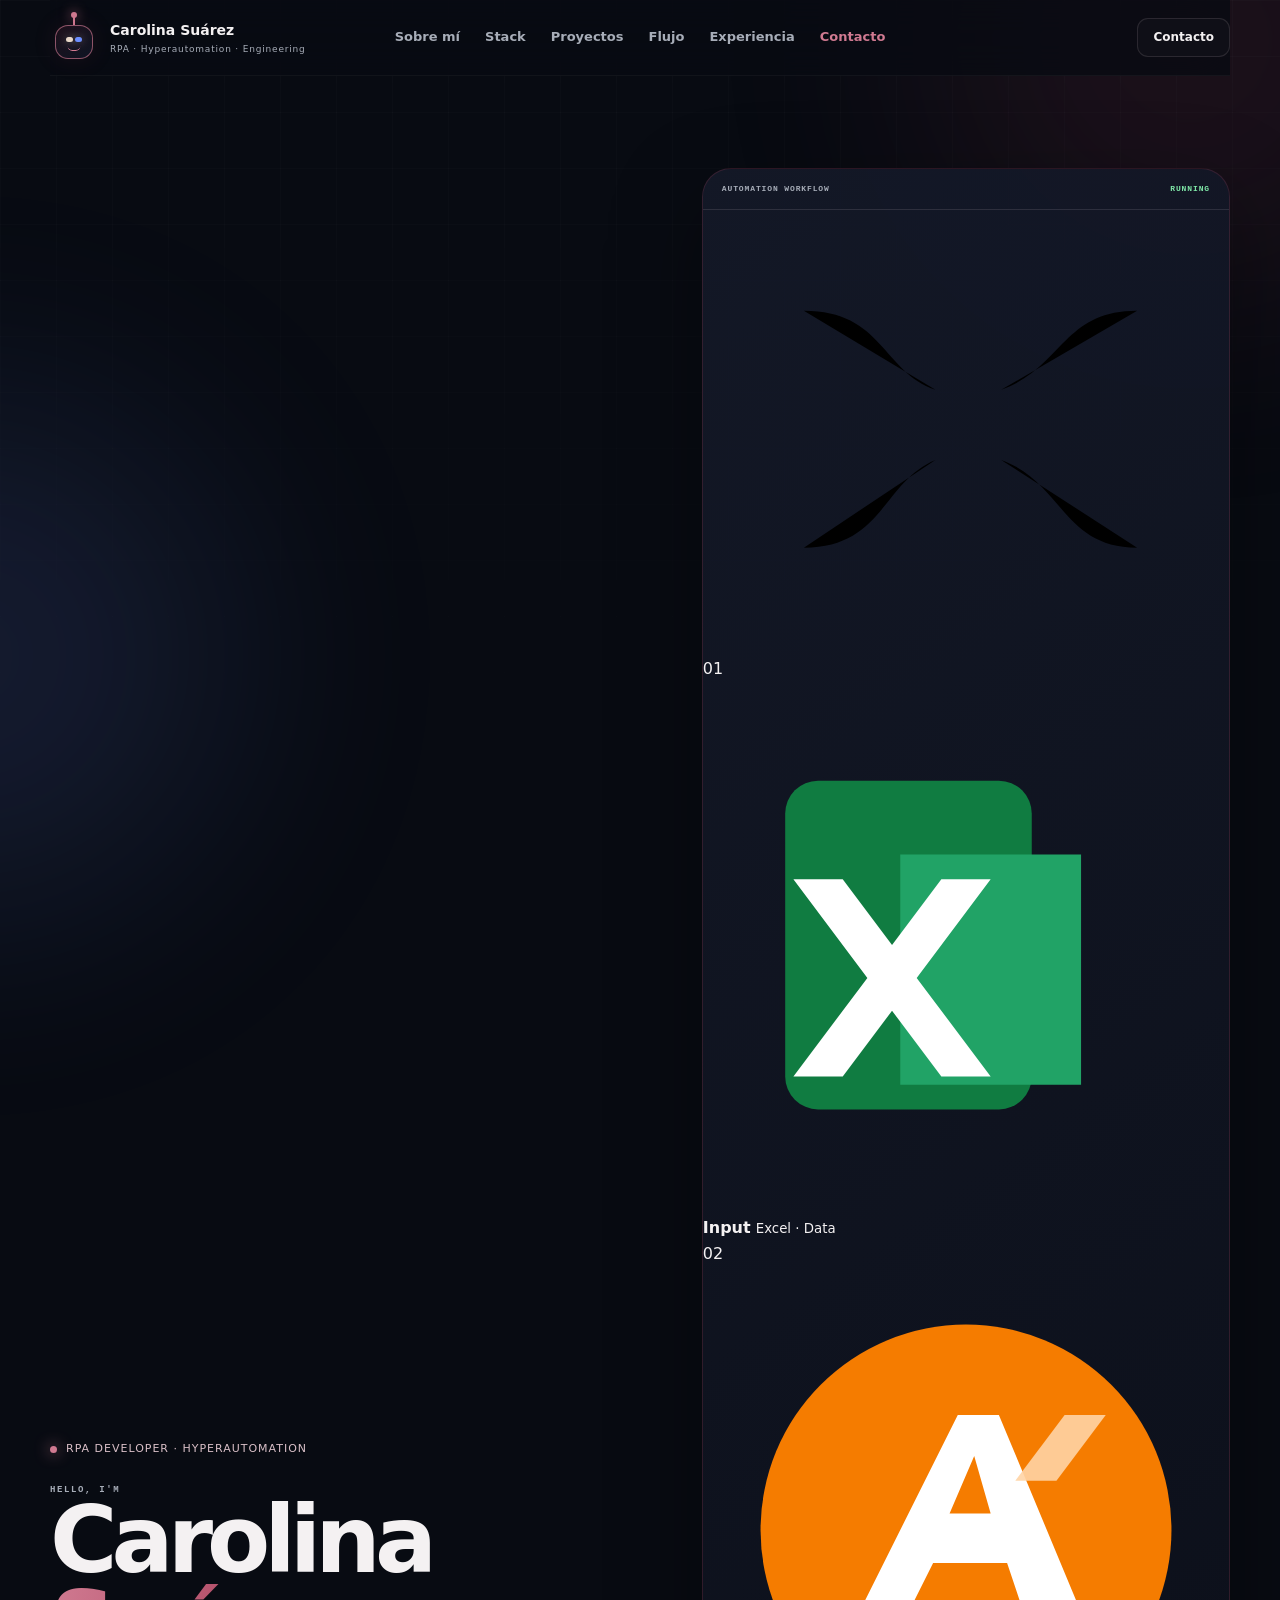
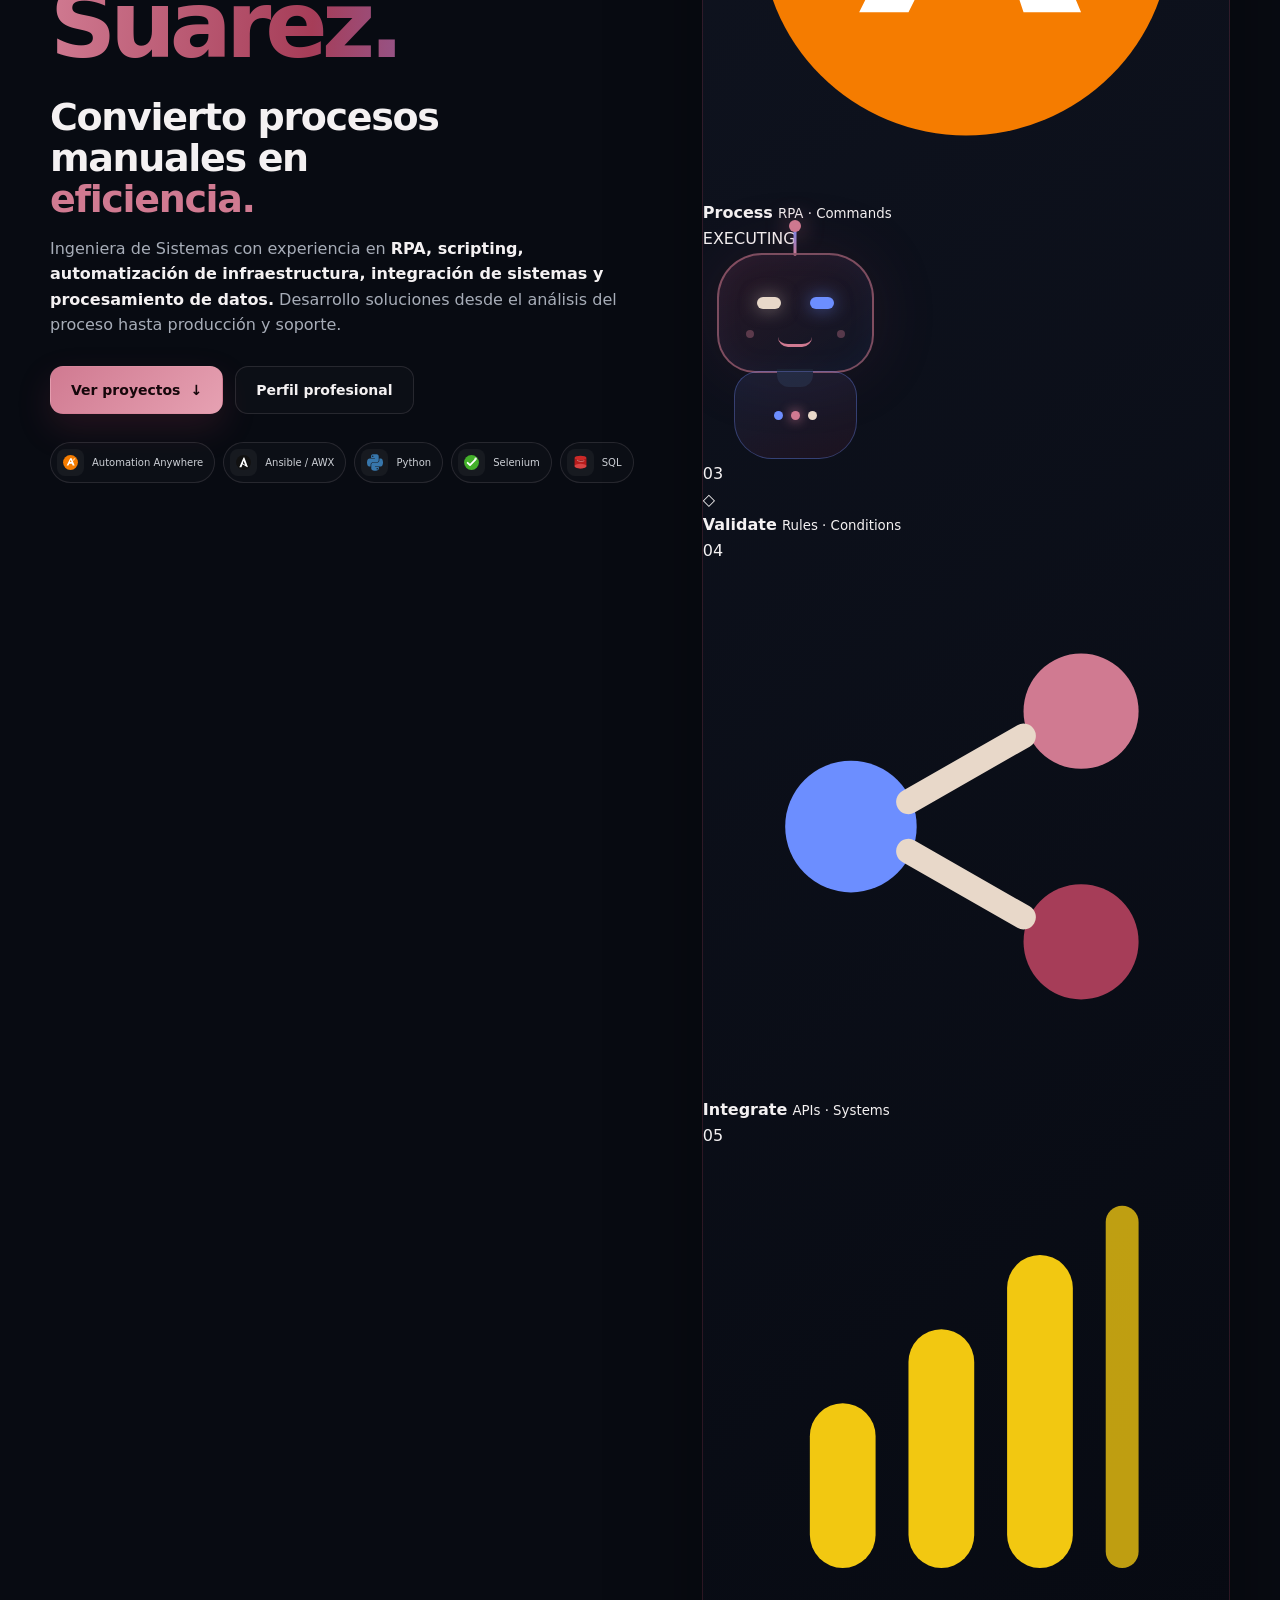
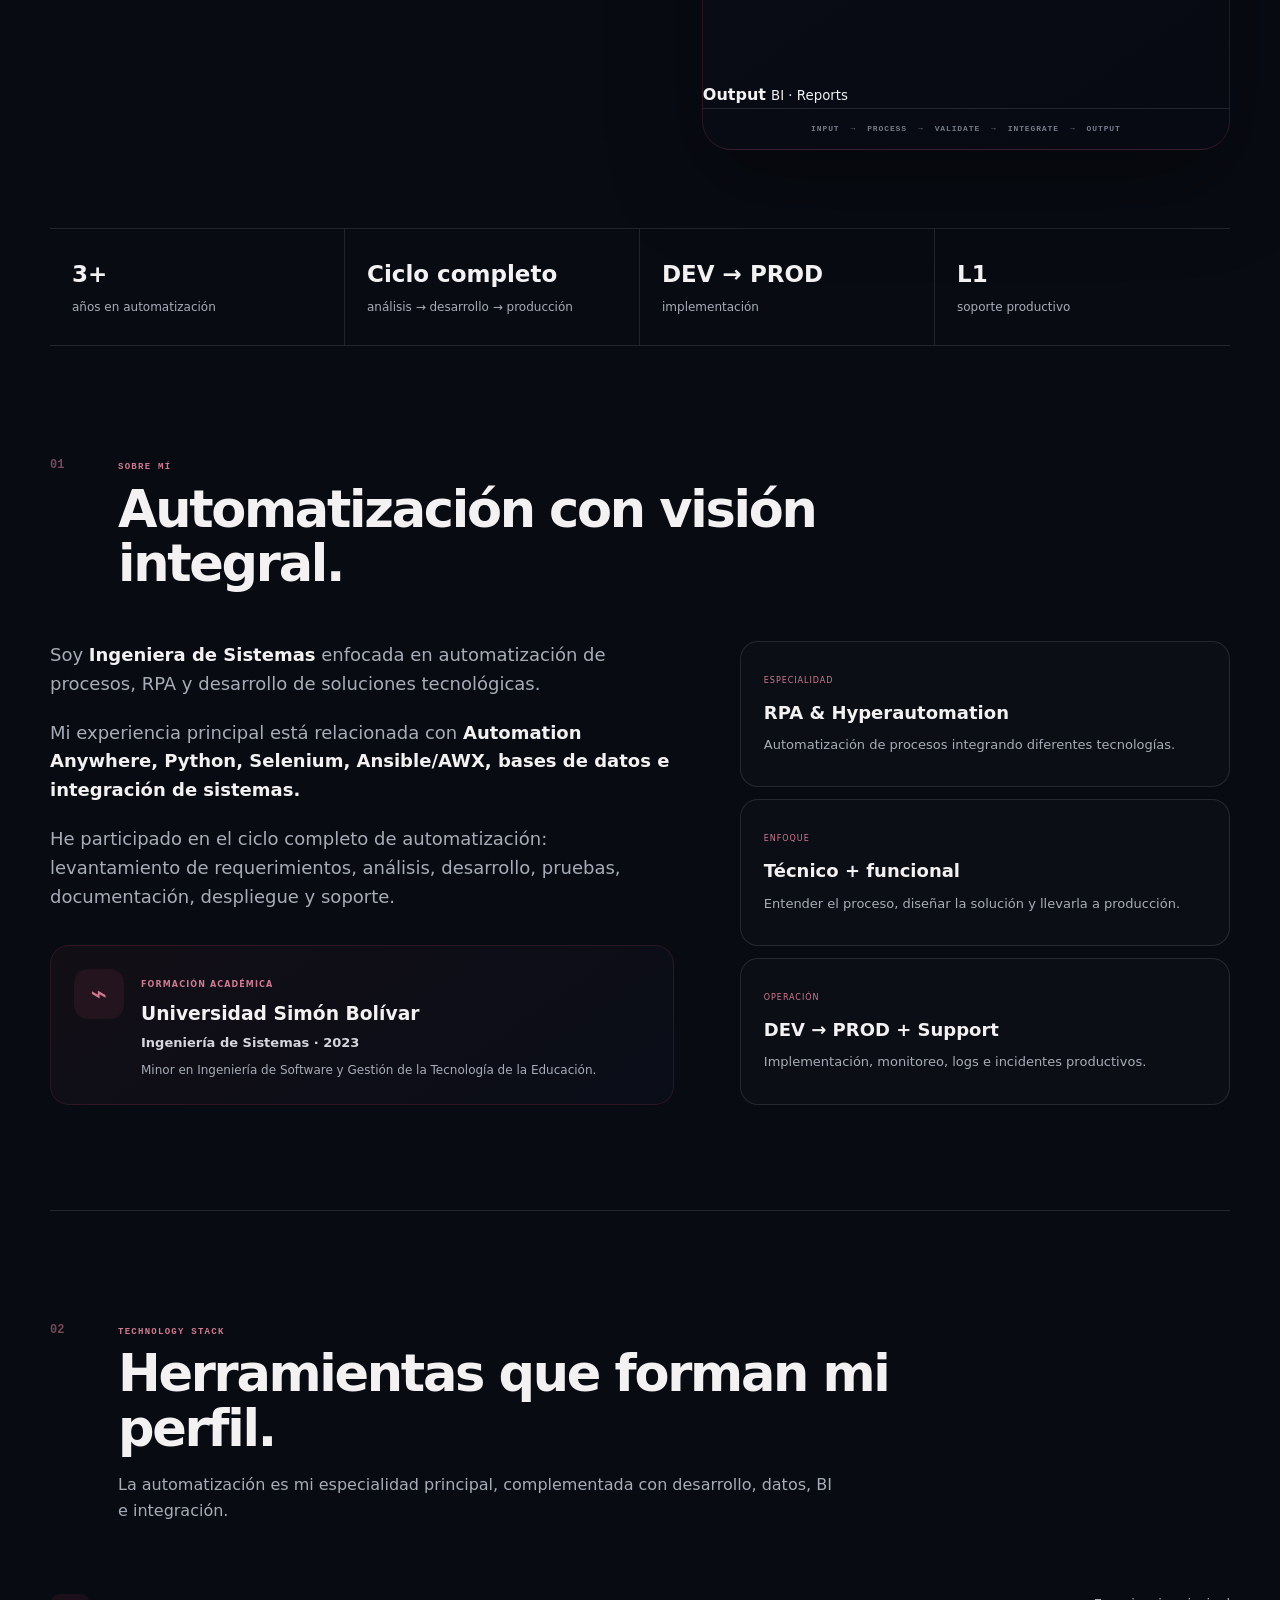
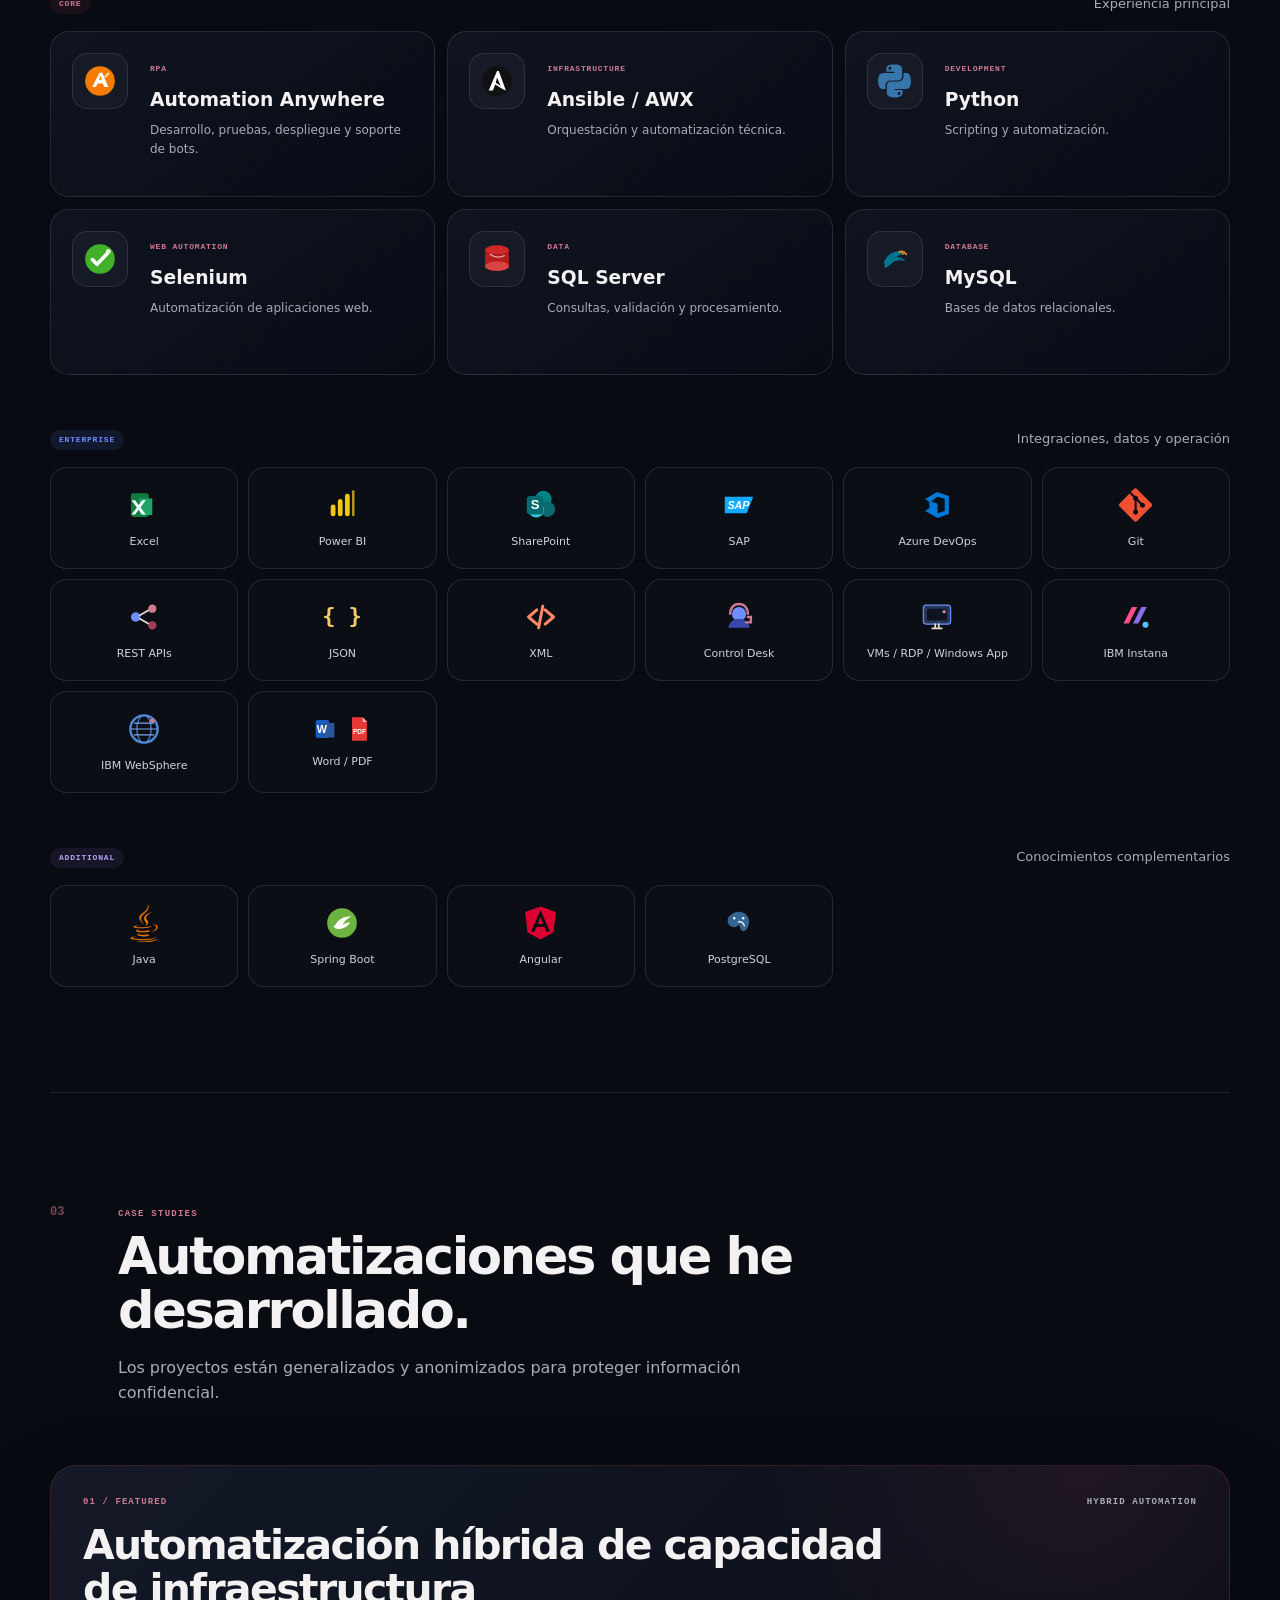
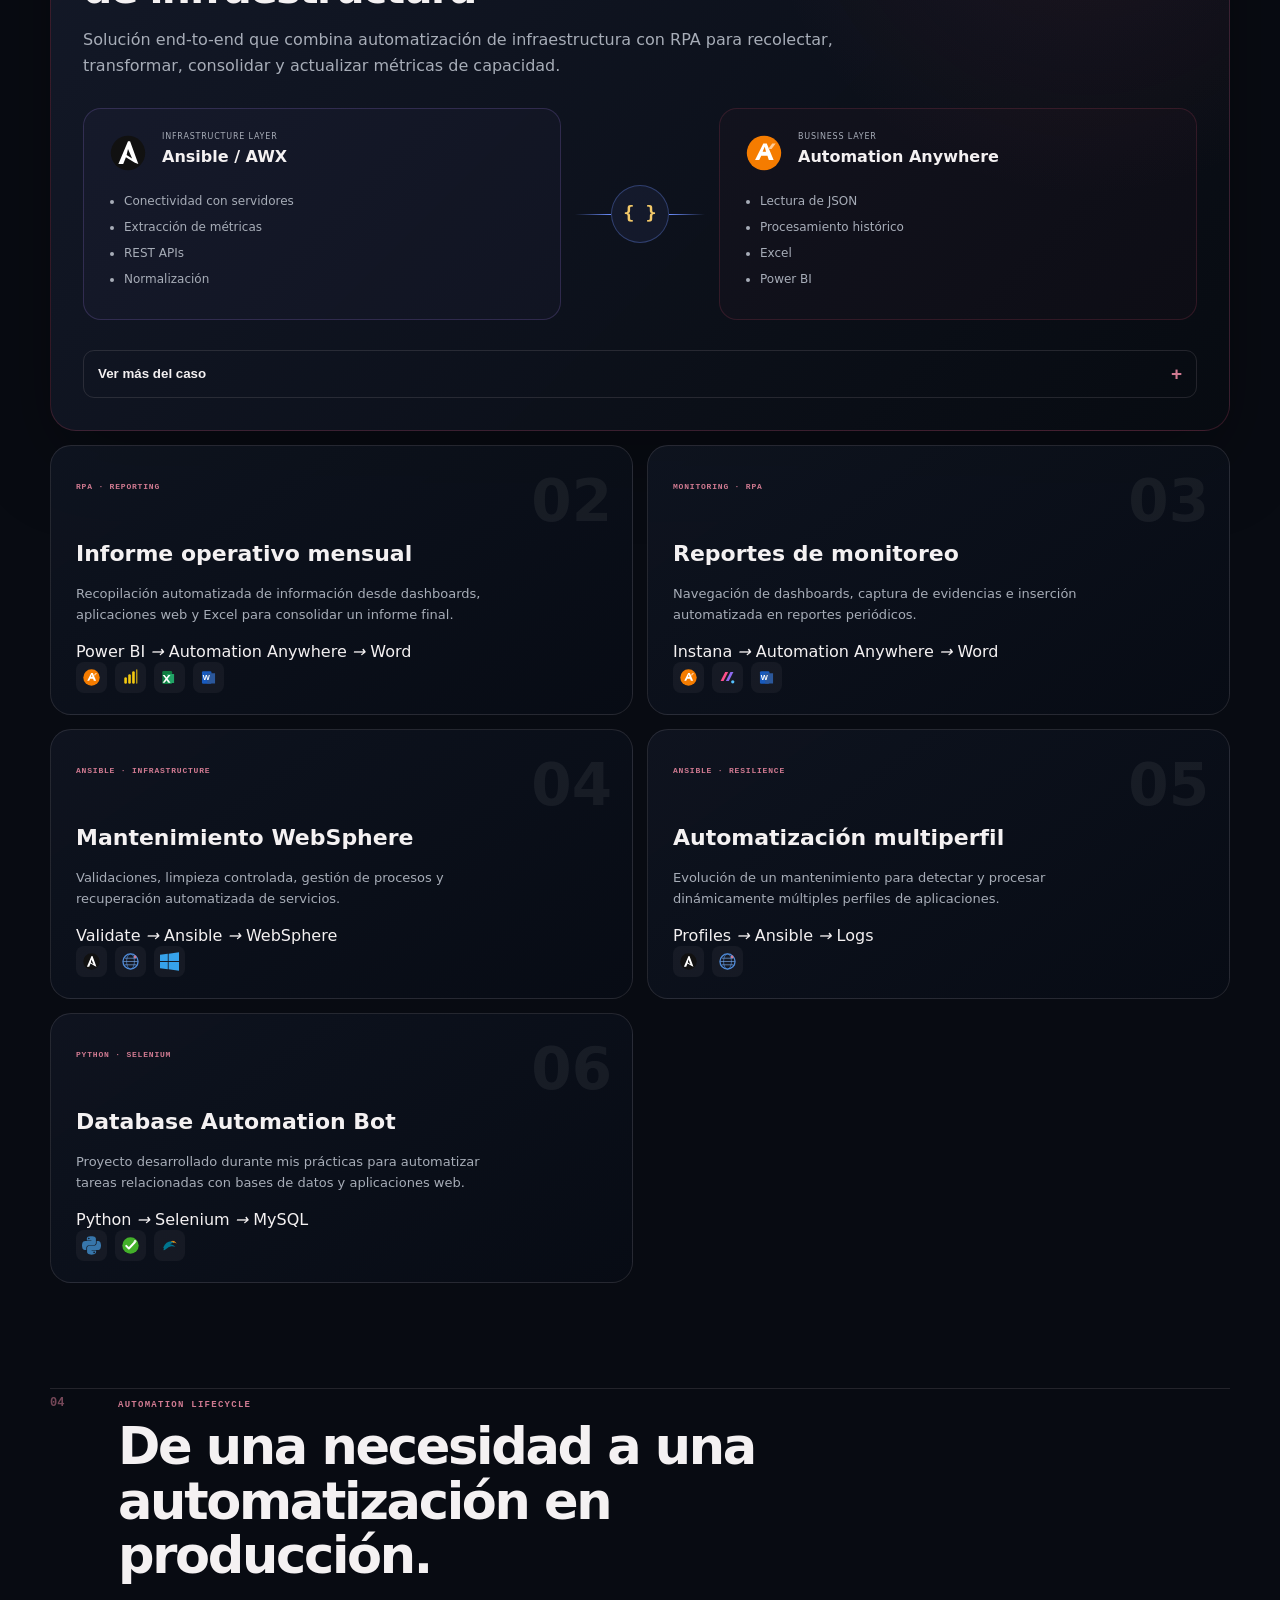
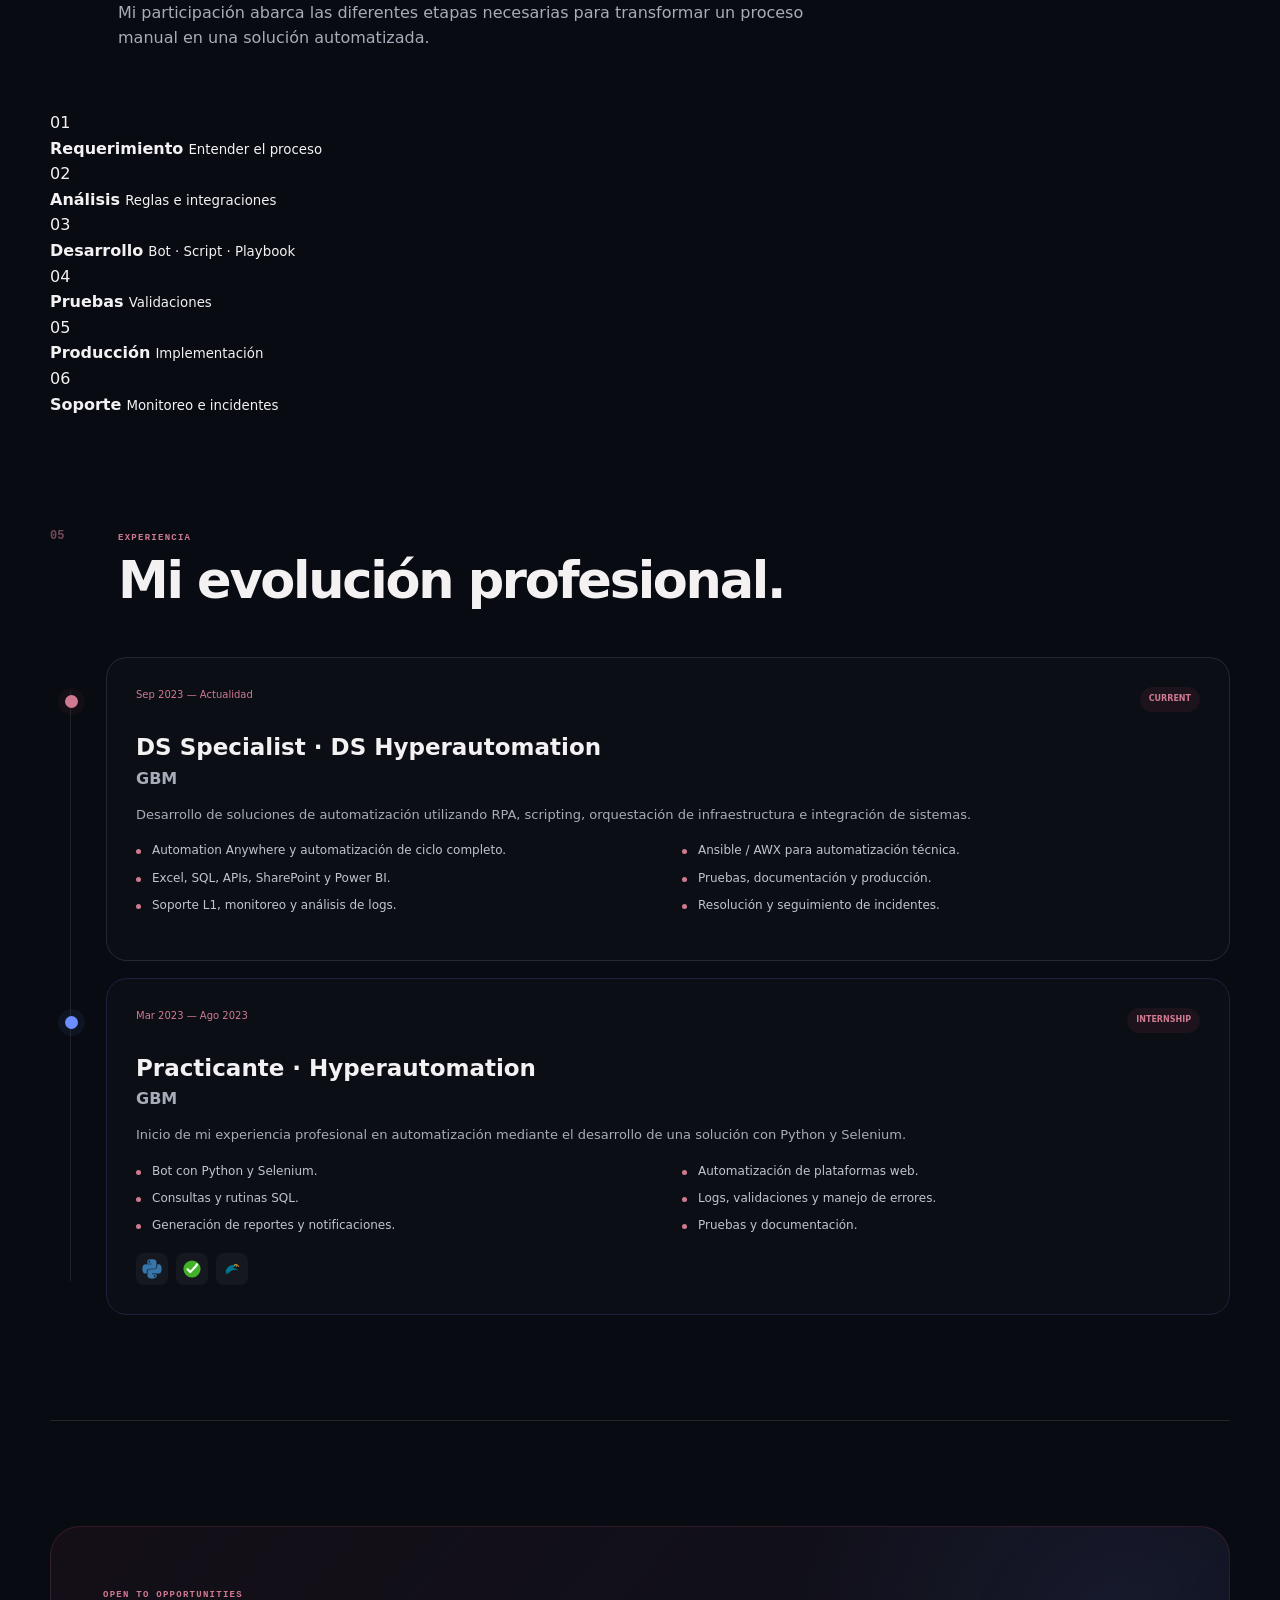
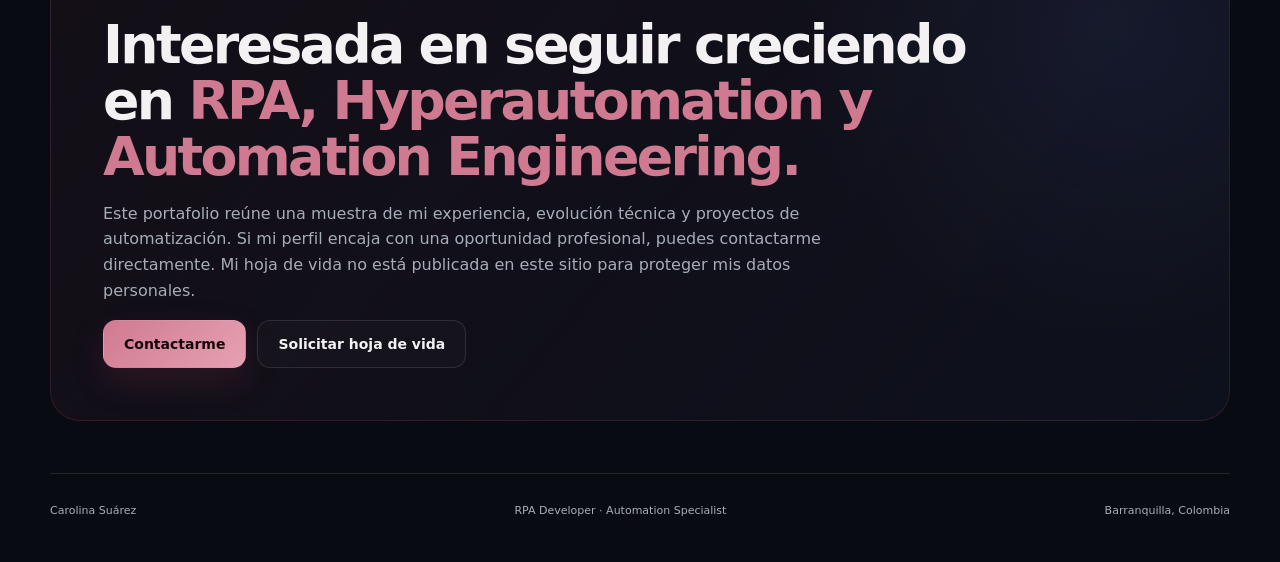
==== commit 1b29c55a: "Update index.html" ====
--- a/index.html
+++ b/index.html
@@ -6,16 +6,26 @@
   <meta name="description" content="Portafolio profesional de Carolina Suárez, Ingeniera de Sistemas con experiencia en RPA, Hyperautomation, Automation Anywhere, Ansible/AWX, Python y automatización de procesos.">
   <meta name="theme-color" content="#080B12">
   <title>Carolina Suárez | RPA & Hyperautomation</title>
-  <link rel="icon" type="image/svg+xml" href="/favicon.svg">
-  <link rel="alternate icon" href="/favicon.ico">
-  <link rel="apple-touch-icon" href="/apple-touch-icon.png">
+
+  <link rel="icon" type="image/svg+xml" href="favicon.svg">
+  <link rel="alternate icon" href="favicon.ico">
+  <link rel="apple-touch-icon" href="apple-touch-icon.png">
   <link rel="stylesheet" href="styles.css">
 </head>
+
 <body>
   <div class="page-progress" id="pageProgress"></div>
 
   <div class="loader" id="loader" aria-hidden="true">
-    <div class="loader-bot mini-bot" aria-hidden="true"><span class="bot-antenna"></span><div class="bot-head"><i></i><i></i><b></b></div></div>
+    <div class="loader-bot mini-bot" aria-hidden="true">
+      <span class="bot-antenna"></span>
+      <div class="bot-head">
+        <i></i>
+        <i></i>
+        <b></b>
+      </div>
+    </div>
+
     <p>CAROLINA SUÁREZ</p>
     <div class="loader-track"><span></span></div>
     <small>INITIALIZING AUTOMATION PORTFOLIO</small>
@@ -27,7 +37,15 @@
 
   <header class="header">
     <a href="#inicio" class="brand" aria-label="Ir al inicio">
-      <div class="brand-bot mini-bot" aria-hidden="true"><span class="bot-antenna"></span><div class="bot-head"><i></i><i></i><b></b></div></div>
+      <div class="brand-bot mini-bot" aria-hidden="true">
+        <span class="bot-antenna"></span>
+        <div class="bot-head">
+          <i></i>
+          <i></i>
+          <b></b>
+        </div>
+      </div>
+
       <div class="brand-copy">
         <strong>Carolina Suárez</strong>
         <small>RPA · Hyperautomation · Engineering</small>
@@ -38,13 +56,23 @@
       <a href="#sobre-mi">Sobre mí</a>
       <a href="#stack">Stack</a>
       <a href="#proyectos">Proyectos</a>
+      <a href="#flujo">Flujo</a>
       <a href="#experiencia">Experiencia</a>
       <a href="#contacto">Contacto</a>
     </nav>
 
     <div class="header-actions">
       <a class="header-cta" href="#contacto">Contacto</a>
-      <button class="menu-button" id="menuButton" aria-label="Abrir menú" aria-expanded="false"><span></span><span></span></button>
+
+      <button
+        class="menu-button"
+        id="menuButton"
+        aria-label="Abrir menú"
+        aria-expanded="false"
+      >
+        <span></span>
+        <span></span>
+      </button>
     </div>
   </header>
 
@@ -53,173 +81,870 @@
       <a href="#sobre-mi"><span>01</span> Sobre mí</a>
       <a href="#stack"><span>02</span> Stack</a>
       <a href="#proyectos"><span>03</span> Proyectos</a>
-      <a href="#experiencia"><span>04</span> Experiencia</a>
-      <a href="#contacto"><span>05</span> Contacto</a>
+      <a href="#flujo"><span>04</span> Flujo</a>
+      <a href="#experiencia"><span>05</span> Experiencia</a>
+      <a href="#contacto"><span>06</span> Contacto</a>
     </nav>
+
     <p>RPA Developer · Hyperautomation</p>
   </div>
 
   <main>
+
     <section class="hero container" id="inicio">
       <div class="hero-copy reveal">
-        <div class="availability"><span></span> RPA Developer · Hyperautomation</div>
+        <div class="availability">
+          <span></span>
+          RPA Developer · Hyperautomation
+        </div>
+
         <p class="eyebrow">HELLO, I'M</p>
-        <h1>Carolina <span>Suárez.</span></h1>
-        <div class="hero-role">Convierto procesos manuales en <strong id="dynamicWord">automatización.</strong></div>
-        <p class="hero-description">Ingeniera de Sistemas con experiencia en <b>RPA, scripting, automatización de infraestructura, integración de sistemas y procesamiento de datos.</b> Desarrollo soluciones desde el análisis del proceso hasta producción y soporte.</p>
+
+        <h1>
+          Carolina
+          <span>Suárez.</span>
+        </h1>
+
+        <div class="hero-role">
+          Convierto procesos manuales en
+          <strong id="dynamicWord">automatización.</strong>
+        </div>
+
+        <p class="hero-description">
+          Ingeniera de Sistemas con experiencia en
+          <b>RPA, scripting, automatización de infraestructura, integración de sistemas y procesamiento de datos.</b>
+          Desarrollo soluciones desde el análisis del proceso hasta producción y soporte.
+        </p>
+
         <div class="hero-buttons">
-          <a href="#proyectos" class="button button-primary">Ver proyectos <span>↓</span></a>
-          <a href="#contacto" class="button button-secondary">Perfil profesional</a>
-        </div>
+          <a href="#proyectos" class="button button-primary">
+            Ver proyectos
+            <span>↓</span>
+          </a>
+
+          <a href="#contacto" class="button button-secondary">
+            Perfil profesional
+          </a>
+        </div>
+
         <div class="hero-tech">
-          <div class="tech-chip"><img src="assets/icons/automation-anywhere.svg" alt="Automation Anywhere"><span>Automation Anywhere</span></div>
-          <div class="tech-chip"><img src="assets/icons/ansible.svg" alt="Ansible"><span>Ansible / AWX</span></div>
-          <div class="tech-chip"><img src="assets/icons/python.svg" alt="Python"><span>Python</span></div>
-          <div class="tech-chip"><img src="assets/icons/selenium.svg" alt="Selenium"><span>Selenium</span></div>
-          <div class="tech-chip"><img src="assets/icons/sqlserver.svg" alt="SQL Server"><span>SQL</span></div>
+          <div class="tech-chip">
+            <img src="assets/icons/automation-anywhere.svg" alt="Automation Anywhere">
+            <span>Automation Anywhere</span>
+          </div>
+
+          <div class="tech-chip">
+            <img src="assets/icons/ansible.svg" alt="Ansible">
+            <span>Ansible / AWX</span>
+          </div>
+
+          <div class="tech-chip">
+            <img src="assets/icons/python.svg" alt="Python">
+            <span>Python</span>
+          </div>
+
+          <div class="tech-chip">
+            <img src="assets/icons/selenium.svg" alt="Selenium">
+            <span>Selenium</span>
+          </div>
+
+          <div class="tech-chip">
+            <img src="assets/icons/sqlserver.svg" alt="SQL Server">
+            <span>SQL</span>
+          </div>
         </div>
       </div>
 
       <div class="automation-scene reveal" id="automationScene">
-        <div class="scene-label"><span>AUTOMATION BOT</span><b>ONLINE</b></div>
-        <div class="robot-stage">
-          <span class="orbit orbit-a"></span><span class="orbit orbit-b"></span>
-          <div class="hero-bot" aria-label="Ilustración animada de un bot de automatización">
+        <div class="scene-label">
+          <span>AUTOMATION WORKFLOW</span>
+          <b><i></i> RUNNING</b>
+        </div>
+
+        <div class="workflow-stage">
+          <span class="workflow-orbit orbit-one"></span>
+          <span class="workflow-orbit orbit-two"></span>
+
+          <svg
+            class="workflow-lines"
+            viewBox="0 0 600 500"
+            preserveAspectRatio="none"
+            aria-hidden="true"
+          >
+            <path class="workflow-path path-1" d="M115 115 C205 115 205 185 265 205"></path>
+            <path class="workflow-path path-2" d="M115 385 C205 385 205 310 265 285"></path>
+            <path class="workflow-path path-3" d="M340 205 C410 180 410 115 495 115"></path>
+            <path class="workflow-path path-4" d="M350 250 C430 250 430 250 505 250"></path>
+            <path class="workflow-path path-5" d="M340 285 C410 310 410 385 495 385"></path>
+          </svg>
+
+          <div class="workflow-node node-input" data-flow-step="0">
+            <span class="workflow-step-number">01</span>
+            <img src="assets/icons/excel.svg" alt="Excel">
+
+            <div>
+              <strong>Input</strong>
+              <small>Excel · Data</small>
+            </div>
+          </div>
+
+          <div class="workflow-node node-process" data-flow-step="1">
+            <span class="workflow-step-number">02</span>
+            <img src="assets/icons/automation-anywhere.svg" alt="Automation Anywhere">
+
+            <div>
+              <strong>Process</strong>
+              <small>RPA · Commands</small>
+            </div>
+          </div>
+
+          <div class="hero-bot workflow-bot" aria-label="Bot de automatización ejecutando un flujo">
             <span class="hero-antenna"></span>
             <span class="hero-antenna-dot"></span>
-            <div class="hero-bot-head"><i></i><i></i><em></em><span class="cheek cheek-left"></span><span class="cheek cheek-right"></span></div>
+
+            <div class="hero-bot-head">
+              <i></i>
+              <i></i>
+              <em></em>
+              <span class="cheek cheek-left"></span>
+              <span class="cheek cheek-right"></span>
+            </div>
+
             <div class="hero-bot-neck"></div>
-            <div class="hero-bot-body"><span></span><span></span><span></span></div>
-          </div>
-          <div class="float-logo fl-one"><img src="assets/icons/python.svg" alt=""><span>Python</span></div>
-          <div class="float-logo fl-two"><img src="assets/icons/ansible.svg" alt=""><span>Ansible</span></div>
-          <div class="float-logo fl-three"><img src="assets/icons/automation-anywhere.svg" alt=""><span>RPA</span></div>
-          <div class="float-logo fl-four"><img src="assets/icons/powerbi.svg" alt=""><span>Power BI</span></div>
-          <div class="float-logo fl-five"><img src="assets/icons/api.svg" alt=""><span>REST API</span></div>
-        </div>
-        <div class="scene-foot"><span>RPA</span><i>•</i><span>INFRA</span><i>•</i><span>DATA</span><i>•</i><span>INTEGRATION</span></div>
+
+            <div class="hero-bot-body">
+              <span></span>
+              <span></span>
+              <span></span>
+            </div>
+
+            <div class="bot-execution-status">
+              <span></span>
+              EXECUTING
+            </div>
+          </div>
+
+          <div class="workflow-node node-validate" data-flow-step="2">
+            <span class="workflow-step-number">03</span>
+
+            <div class="decision-symbol">◇</div>
+
+            <div>
+              <strong>Validate</strong>
+              <small>Rules · Conditions</small>
+            </div>
+          </div>
+
+          <div class="workflow-node node-integrate" data-flow-step="3">
+            <span class="workflow-step-number">04</span>
+            <img src="assets/icons/api.svg" alt="REST API">
+
+            <div>
+              <strong>Integrate</strong>
+              <small>APIs · Systems</small>
+            </div>
+          </div>
+
+          <div class="workflow-node node-output" data-flow-step="4">
+            <span class="workflow-step-number">05</span>
+            <img src="assets/icons/powerbi.svg" alt="Power BI">
+
+            <div>
+              <strong>Output</strong>
+              <small>BI · Reports</small>
+            </div>
+          </div>
+
+          <span class="data-pulse pulse-one"></span>
+          <span class="data-pulse pulse-two"></span>
+          <span class="data-pulse pulse-three"></span>
+        </div>
+
+        <div class="scene-foot workflow-foot">
+          <span>INPUT</span>
+          <i>→</i>
+          <span>PROCESS</span>
+          <i>→</i>
+          <span>VALIDATE</span>
+          <i>→</i>
+          <span>INTEGRATE</span>
+          <i>→</i>
+          <span>OUTPUT</span>
+        </div>
       </div>
     </section>
 
     <section class="metrics container reveal">
-      <article><strong>3+</strong><span>años en automatización</span></article>
-      <article><strong>E2E</strong><span>ciclo completo</span></article>
-      <article><strong>DEV → PROD</strong><span>implementación</span></article>
-      <article><strong>L1</strong><span>soporte productivo</span></article>
+      <article>
+        <strong>3+</strong>
+        <span>años en automatización</span>
+      </article>
+
+      <article class="metric-cycle">
+        <strong>Ciclo completo</strong>
+        <span>análisis → desarrollo → producción</span>
+      </article>
+
+      <article>
+        <strong>DEV → PROD</strong>
+        <span>implementación</span>
+      </article>
+
+      <article>
+        <strong>L1</strong>
+        <span>soporte productivo</span>
+      </article>
     </section>
 
     <section class="about container" id="sobre-mi">
-      <div class="section-head reveal"><span>01</span><div><small>SOBRE MÍ</small><h2>Automatización con visión integral.</h2></div></div>
+      <div class="section-head reveal">
+        <span>01</span>
+
+        <div>
+          <small>SOBRE MÍ</small>
+          <h2>Automatización con visión integral.</h2>
+        </div>
+      </div>
+
       <div class="about-grid">
         <div class="about-copy reveal">
-          <p>Soy <strong>Ingeniera de Sistemas</strong> enfocada en automatización de procesos, RPA y desarrollo de soluciones tecnológicas.</p>
-          <p>Mi experiencia principal está relacionada con <strong>Automation Anywhere, Python, Selenium, Ansible/AWX, bases de datos e integración de sistemas.</strong></p>
-          <p>He participado en el ciclo completo de automatización: levantamiento de requerimientos, análisis, desarrollo, pruebas, documentación, despliegue y soporte.</p>
+          <p>
+            Soy <strong>Ingeniera de Sistemas</strong> enfocada en automatización de procesos,
+            RPA y desarrollo de soluciones tecnológicas.
+          </p>
+
+          <p>
+            Mi experiencia principal está relacionada con
+            <strong>Automation Anywhere, Python, Selenium, Ansible/AWX, bases de datos e integración de sistemas.</strong>
+          </p>
+
+          <p>
+            He participado en el ciclo completo de automatización: levantamiento de requerimientos,
+            análisis, desarrollo, pruebas, documentación, despliegue y soporte.
+          </p>
+
           <div class="education-card">
             <div class="edu-icon" aria-hidden="true">⌁</div>
-            <div><small>FORMACIÓN ACADÉMICA</small><h3>Universidad Simón Bolívar</h3><strong>Ingeniería de Sistemas · 2023</strong><p>Minor en Ingeniería de Software y Gestión de la Tecnología de la Educación.</p></div>
-          </div>
-        </div>
+
+            <div>
+              <small>FORMACIÓN ACADÉMICA</small>
+              <h3>Universidad Simón Bolívar</h3>
+              <strong>Ingeniería de Sistemas · 2023</strong>
+              <p>Minor en Ingeniería de Software y Gestión de la Tecnología de la Educación.</p>
+            </div>
+          </div>
+        </div>
+
         <div class="about-values reveal">
-          <article><small>ESPECIALIDAD</small><strong>RPA & Hyperautomation</strong><p>Automatización de procesos integrando diferentes tecnologías.</p></article>
-          <article><small>ENFOQUE</small><strong>Técnico + funcional</strong><p>Entender el proceso, diseñar la solución y llevarla a producción.</p></article>
-          <article><small>OPERACIÓN</small><strong>DEV → PROD + Support</strong><p>Implementación, monitoreo, logs e incidentes productivos.</p></article>
+          <article>
+            <small>ESPECIALIDAD</small>
+            <strong>RPA & Hyperautomation</strong>
+            <p>Automatización de procesos integrando diferentes tecnologías.</p>
+          </article>
+
+          <article>
+            <small>ENFOQUE</small>
+            <strong>Técnico + funcional</strong>
+            <p>Entender el proceso, diseñar la solución y llevarla a producción.</p>
+          </article>
+
+          <article>
+            <small>OPERACIÓN</small>
+            <strong>DEV → PROD + Support</strong>
+            <p>Implementación, monitoreo, logs e incidentes productivos.</p>
+          </article>
         </div>
       </div>
     </section>
 
     <section class="stack-section container" id="stack">
-      <div class="section-head reveal"><span>02</span><div><small>TECHNOLOGY STACK</small><h2>Herramientas que forman mi perfil.</h2><p>La automatización es mi especialidad principal, complementada con desarrollo, datos, BI e integración.</p></div></div>
+      <div class="section-head reveal">
+        <span>02</span>
+
+        <div>
+          <small>TECHNOLOGY STACK</small>
+          <h2>Herramientas que forman mi perfil.</h2>
+          <p>La automatización es mi especialidad principal, complementada con desarrollo, datos, BI e integración.</p>
+        </div>
+      </div>
 
       <div class="stack-group reveal">
-        <div class="stack-label"><b>CORE</b><span>Experiencia principal</span></div>
+        <div class="stack-label">
+          <b>CORE</b>
+          <span>Experiencia principal</span>
+        </div>
+
         <div class="tech-grid">
-          <article class="tech-card"><img src="assets/icons/automation-anywhere.svg" alt="Automation Anywhere"><div><small>RPA</small><h3>Automation Anywhere</h3><p>Desarrollo, pruebas, despliegue y soporte de bots.</p></div></article>
-          <article class="tech-card"><img src="assets/icons/ansible.svg" alt="Ansible"><div><small>INFRASTRUCTURE</small><h3>Ansible / AWX</h3><p>Orquestación y automatización técnica.</p></div></article>
-          <article class="tech-card"><img src="assets/icons/python.svg" alt="Python"><div><small>DEVELOPMENT</small><h3>Python</h3><p>Scripting y automatización.</p></div></article>
-          <article class="tech-card"><img src="assets/icons/selenium.svg" alt="Selenium"><div><small>WEB AUTOMATION</small><h3>Selenium</h3><p>Automatización de aplicaciones web.</p></div></article>
-          <article class="tech-card"><img src="assets/icons/sqlserver.svg" alt="SQL Server"><div><small>DATA</small><h3>SQL Server</h3><p>Consultas, validación y procesamiento.</p></div></article>
-          <article class="tech-card"><img src="assets/icons/mysql.svg" alt="MySQL"><div><small>DATABASE</small><h3>MySQL</h3><p>Bases de datos relacionales.</p></div></article>
+          <article class="tech-card">
+            <img src="assets/icons/automation-anywhere.svg" alt="Automation Anywhere">
+
+            <div>
+              <small>RPA</small>
+              <h3>Automation Anywhere</h3>
+              <p>Desarrollo, pruebas, despliegue y soporte de bots.</p>
+            </div>
+          </article>
+
+          <article class="tech-card">
+            <img src="assets/icons/ansible.svg" alt="Ansible">
+
+            <div>
+              <small>INFRASTRUCTURE</small>
+              <h3>Ansible / AWX</h3>
+              <p>Orquestación y automatización técnica.</p>
+            </div>
+          </article>
+
+          <article class="tech-card">
+            <img src="assets/icons/python.svg" alt="Python">
+
+            <div>
+              <small>DEVELOPMENT</small>
+              <h3>Python</h3>
+              <p>Scripting y automatización.</p>
+            </div>
+          </article>
+
+          <article class="tech-card">
+            <img src="assets/icons/selenium.svg" alt="Selenium">
+
+            <div>
+              <small>WEB AUTOMATION</small>
+              <h3>Selenium</h3>
+              <p>Automatización de aplicaciones web.</p>
+            </div>
+          </article>
+
+          <article class="tech-card">
+            <img src="assets/icons/sqlserver.svg" alt="SQL Server">
+
+            <div>
+              <small>DATA</small>
+              <h3>SQL Server</h3>
+              <p>Consultas, validación y procesamiento.</p>
+            </div>
+          </article>
+
+          <article class="tech-card">
+            <img src="assets/icons/mysql.svg" alt="MySQL">
+
+            <div>
+              <small>DATABASE</small>
+              <h3>MySQL</h3>
+              <p>Bases de datos relacionales.</p>
+            </div>
+          </article>
         </div>
       </div>
 
       <div class="stack-group reveal">
-        <div class="stack-label blue"><b>ENTERPRISE</b><span>Integraciones, datos y operación</span></div>
+        <div class="stack-label blue">
+          <b>ENTERPRISE</b>
+          <span>Integraciones, datos y operación</span>
+        </div>
+
         <div class="logo-grid">
-          <div class="logo-item"><img src="assets/icons/excel.svg" alt="Excel"><span>Excel</span></div>
-          <div class="logo-item"><img src="assets/icons/powerbi.svg" alt="Power BI"><span>Power BI</span></div>
-          <div class="logo-item"><img src="assets/icons/sharepoint.svg" alt="SharePoint"><span>SharePoint</span></div>
-          <div class="logo-item"><img src="assets/icons/sap.svg" alt="SAP"><span>SAP</span></div>
-          <div class="logo-item"><img src="assets/icons/azure-devops.svg" alt="Azure DevOps"><span>Azure DevOps</span></div>
-          <div class="logo-item"><img src="assets/icons/git.svg" alt="Git"><span>Git</span></div>
-          <div class="logo-item"><img src="assets/icons/api.svg" alt="REST APIs"><span>REST APIs</span></div>
-          <div class="logo-item"><img src="assets/icons/json.svg" alt="JSON"><span>JSON</span></div>
-          <div class="logo-item"><img src="assets/icons/xml.svg" alt="XML"><span>XML</span></div>
-          <div class="logo-item"><img src="assets/icons/control-desk.svg" alt="Control Desk"><span>Control Desk</span></div>
-          <div class="logo-item"><img src="assets/icons/vm.svg" alt="VMs, RDP y Windows App"><span>VMs / RDP / Windows App</span></div>
-          <div class="logo-item"><img src="assets/icons/instana.svg" alt="IBM Instana"><span>IBM Instana</span></div>
-          <div class="logo-item"><img src="assets/icons/websphere.svg" alt="IBM WebSphere"><span>IBM WebSphere</span></div>
-          <div class="logo-item multi-icon"><span class="multi"><img src="assets/icons/word.svg" alt="Word"><img src="assets/icons/pdf.svg" alt="PDF"></span><span>Word / PDF</span></div>
+          <div class="logo-item">
+            <img src="assets/icons/excel.svg" alt="Excel">
+            <span>Excel</span>
+          </div>
+
+          <div class="logo-item">
+            <img src="assets/icons/powerbi.svg" alt="Power BI">
+            <span>Power BI</span>
+          </div>
+
+          <div class="logo-item">
+            <img src="assets/icons/sharepoint.svg" alt="SharePoint">
+            <span>SharePoint</span>
+          </div>
+
+          <div class="logo-item">
+            <img src="assets/icons/sap.svg" alt="SAP">
+            <span>SAP</span>
+          </div>
+
+          <div class="logo-item">
+            <img src="assets/icons/azure-devops.svg" alt="Azure DevOps">
+            <span>Azure DevOps</span>
+          </div>
+
+          <div class="logo-item">
+            <img src="assets/icons/git.svg" alt="Git">
+            <span>Git</span>
+          </div>
+
+          <div class="logo-item">
+            <img src="assets/icons/api.svg" alt="REST APIs">
+            <span>REST APIs</span>
+          </div>
+
+          <div class="logo-item">
+            <img src="assets/icons/json.svg" alt="JSON">
+            <span>JSON</span>
+          </div>
+
+          <div class="logo-item">
+            <img src="assets/icons/xml.svg" alt="XML">
+            <span>XML</span>
+          </div>
+
+          <div class="logo-item">
+            <img src="assets/icons/control-desk.svg" alt="Control Desk">
+            <span>Control Desk</span>
+          </div>
+
+          <div class="logo-item">
+            <img src="assets/icons/vm.svg" alt="VMs, RDP y Windows App">
+            <span>VMs / RDP / Windows App</span>
+          </div>
+
+          <div class="logo-item">
+            <img src="assets/icons/instana.svg" alt="IBM Instana">
+            <span>IBM Instana</span>
+          </div>
+
+          <div class="logo-item">
+            <img src="assets/icons/websphere.svg" alt="IBM WebSphere">
+            <span>IBM WebSphere</span>
+          </div>
+
+          <div class="logo-item multi-icon">
+            <span class="multi">
+              <img src="assets/icons/word.svg" alt="Word">
+              <img src="assets/icons/pdf.svg" alt="PDF">
+            </span>
+
+            <span>Word / PDF</span>
+          </div>
         </div>
       </div>
 
       <div class="stack-group reveal">
-        <div class="stack-label purple"><b>ADDITIONAL</b><span>Conocimientos complementarios</span></div>
+        <div class="stack-label purple">
+          <b>ADDITIONAL</b>
+          <span>Conocimientos complementarios</span>
+        </div>
+
         <div class="logo-grid additional">
-          <div class="logo-item"><img src="assets/icons/java.svg" alt="Java"><span>Java</span></div>
-          <div class="logo-item"><img src="assets/icons/spring.svg" alt="Spring Boot"><span>Spring Boot</span></div>
-          <div class="logo-item"><img src="assets/icons/angular.svg" alt="Angular"><span>Angular</span></div>
-          <div class="logo-item"><img src="assets/icons/postgresql.svg" alt="PostgreSQL"><span>PostgreSQL</span></div>
+          <div class="logo-item">
+            <img src="assets/icons/java.svg" alt="Java">
+            <span>Java</span>
+          </div>
+
+          <div class="logo-item">
+            <img src="assets/icons/spring.svg" alt="Spring Boot">
+            <span>Spring Boot</span>
+          </div>
+
+          <div class="logo-item">
+            <img src="assets/icons/angular.svg" alt="Angular">
+            <span>Angular</span>
+          </div>
+
+          <div class="logo-item">
+            <img src="assets/icons/postgresql.svg" alt="PostgreSQL">
+            <span>PostgreSQL</span>
+          </div>
         </div>
       </div>
     </section>
 
     <section class="projects container" id="proyectos">
-      <div class="section-head reveal"><span>03</span><div><small>CASE STUDIES</small><h2>Automatizaciones que he desarrollado.</h2><p>Los proyectos están generalizados y anonimizados para proteger información confidencial.</p></div></div>
+      <div class="section-head reveal">
+        <span>03</span>
+
+        <div>
+          <small>CASE STUDIES</small>
+          <h2>Automatizaciones que he desarrollado.</h2>
+          <p>Los proyectos están generalizados y anonimizados para proteger información confidencial.</p>
+        </div>
+      </div>
+
       <article class="featured-project reveal tilt-card">
-        <div class="project-kicker"><span>01 / FEATURED</span><b>HYBRID AUTOMATION</b></div>
+        <div class="project-kicker">
+          <span>01 / FEATURED</span>
+          <b>HYBRID AUTOMATION</b>
+        </div>
+
         <h3>Automatización híbrida de capacidad de infraestructura</h3>
-        <p>Solución end-to-end que combina automatización de infraestructura con RPA para recolectar, transformar, consolidar y actualizar métricas de capacidad.</p>
+
+        <p>
+          Solución end-to-end que combina automatización de infraestructura con RPA
+          para recolectar, transformar, consolidar y actualizar métricas de capacidad.
+        </p>
+
         <div class="architecture">
-          <div class="arch-card infra"><img src="assets/icons/ansible.svg" alt="Ansible"><div><small>INFRASTRUCTURE LAYER</small><strong>Ansible / AWX</strong></div><ul><li>Conectividad con servidores</li><li>Extracción de métricas</li><li>REST APIs</li><li>Normalización</li></ul></div>
-          <div class="arch-link"><span></span><img src="assets/icons/json.svg" alt="JSON"><span></span></div>
-          <div class="arch-card rpa"><img src="assets/icons/automation-anywhere.svg" alt="Automation Anywhere"><div><small>BUSINESS LAYER</small><strong>Automation Anywhere</strong></div><ul><li>Lectura de JSON</li><li>Procesamiento histórico</li><li>Excel</li><li>Power BI</li></ul></div>
-        </div>
-        <button class="case-toggle" type="button" aria-expanded="false">Ver más del caso <span>+</span></button>
-        <div class="case-detail" hidden><p>La información requerida se encontraba distribuida en múltiples servidores. La capa Ansible/AWX permite obtenerla sin depender del acceso manual individual, mientras Automation Anywhere ejecuta el procesamiento orientado al negocio.</p><strong>Participación: desarrollo completo de ambas capas.</strong></div>
+          <div class="arch-card infra">
+            <img src="assets/icons/ansible.svg" alt="Ansible">
+
+            <div>
+              <small>INFRASTRUCTURE LAYER</small>
+              <strong>Ansible / AWX</strong>
+            </div>
+
+            <ul>
+              <li>Conectividad con servidores</li>
+              <li>Extracción de métricas</li>
+              <li>REST APIs</li>
+              <li>Normalización</li>
+            </ul>
+          </div>
+
+          <div class="arch-link">
+            <span></span>
+            <img src="assets/icons/json.svg" alt="JSON">
+            <span></span>
+          </div>
+
+          <div class="arch-card rpa">
+            <img src="assets/icons/automation-anywhere.svg" alt="Automation Anywhere">
+
+            <div>
+              <small>BUSINESS LAYER</small>
+              <strong>Automation Anywhere</strong>
+            </div>
+
+            <ul>
+              <li>Lectura de JSON</li>
+              <li>Procesamiento histórico</li>
+              <li>Excel</li>
+              <li>Power BI</li>
+            </ul>
+          </div>
+        </div>
+
+        <button class="case-toggle" type="button" aria-expanded="false">
+          Ver más del caso
+          <span>+</span>
+        </button>
+
+        <div class="case-detail" hidden>
+          <p>
+            La información requerida se encontraba distribuida en múltiples servidores.
+            La capa Ansible/AWX permite obtenerla sin depender del acceso manual individual,
+            mientras Automation Anywhere ejecuta el procesamiento orientado al negocio.
+          </p>
+
+          <strong>Participación: desarrollo completo de ambas capas.</strong>
+        </div>
       </article>
 
       <div class="projects-grid">
-        <article class="project-card reveal tilt-card"><span class="pnum">02</span><small>RPA · REPORTING</small><h3>Informe operativo mensual</h3><p>Recopilación automatizada de información desde dashboards, aplicaciones web y Excel para consolidar un informe final.</p><div class="project-icons"><img src="assets/icons/automation-anywhere.svg" alt="Automation Anywhere"><img src="assets/icons/powerbi.svg" alt="Power BI"><img src="assets/icons/excel.svg" alt="Excel"><img src="assets/icons/word.svg" alt="Word"></div></article>
-        <article class="project-card reveal tilt-card"><span class="pnum">03</span><small>MONITORING · RPA</small><h3>Reportes de monitoreo</h3><p>Navegación de dashboards, captura de evidencias e inserción automatizada en reportes periódicos.</p><div class="project-icons"><img src="assets/icons/automation-anywhere.svg" alt="Automation Anywhere"><img src="assets/icons/instana.svg" alt="IBM Instana"><img src="assets/icons/word.svg" alt="Word"></div></article>
-        <article class="project-card reveal tilt-card"><span class="pnum">04</span><small>ANSIBLE · INFRASTRUCTURE</small><h3>Mantenimiento WebSphere</h3><p>Validaciones, limpieza controlada, gestión de procesos y recuperación automatizada de servicios.</p><div class="project-icons"><img src="assets/icons/ansible.svg" alt="Ansible"><img src="assets/icons/websphere.svg" alt="WebSphere"><img src="assets/icons/windows.svg" alt="Windows"></div></article>
-        <article class="project-card reveal tilt-card"><span class="pnum">05</span><small>ANSIBLE · RESILIENCE</small><h3>Automatización multiperfil</h3><p>Evolución de un mantenimiento para detectar y procesar dinámicamente múltiples perfiles de aplicaciones.</p><div class="project-icons"><img src="assets/icons/ansible.svg" alt="Ansible"><img src="assets/icons/websphere.svg" alt="WebSphere"></div></article>
-        <article class="project-card reveal tilt-card"><span class="pnum">06</span><small>PYTHON · SELENIUM</small><h3>Database Automation Bot</h3><p>Proyecto desarrollado durante mis prácticas para automatizar tareas relacionadas con bases de datos y aplicaciones web.</p><div class="project-icons"><img src="assets/icons/python.svg" alt="Python"><img src="assets/icons/selenium.svg" alt="Selenium"><img src="assets/icons/mysql.svg" alt="MySQL"></div></article>
+        <article class="project-card reveal tilt-card">
+          <span class="pnum">02</span>
+          <small>RPA · REPORTING</small>
+
+          <h3>Informe operativo mensual</h3>
+
+          <p>
+            Recopilación automatizada de información desde dashboards,
+            aplicaciones web y Excel para consolidar un informe final.
+          </p>
+
+          <div class="project-flow">
+            <span>Power BI</span>
+            <i>→</i>
+            <span class="flow-accent">Automation Anywhere</span>
+            <i>→</i>
+            <span>Word</span>
+          </div>
+
+          <div class="project-icons">
+            <img src="assets/icons/automation-anywhere.svg" alt="Automation Anywhere">
+            <img src="assets/icons/powerbi.svg" alt="Power BI">
+            <img src="assets/icons/excel.svg" alt="Excel">
+            <img src="assets/icons/word.svg" alt="Word">
+          </div>
+        </article>
+
+        <article class="project-card reveal tilt-card">
+          <span class="pnum">03</span>
+          <small>MONITORING · RPA</small>
+
+          <h3>Reportes de monitoreo</h3>
+
+          <p>
+            Navegación de dashboards, captura de evidencias
+            e inserción automatizada en reportes periódicos.
+          </p>
+
+          <div class="project-flow">
+            <span>Instana</span>
+            <i>→</i>
+            <span class="flow-accent">Automation Anywhere</span>
+            <i>→</i>
+            <span>Word</span>
+          </div>
+
+          <div class="project-icons">
+            <img src="assets/icons/automation-anywhere.svg" alt="Automation Anywhere">
+            <img src="assets/icons/instana.svg" alt="IBM Instana">
+            <img src="assets/icons/word.svg" alt="Word">
+          </div>
+        </article>
+
+        <article class="project-card reveal tilt-card">
+          <span class="pnum">04</span>
+          <small>ANSIBLE · INFRASTRUCTURE</small>
+
+          <h3>Mantenimiento WebSphere</h3>
+
+          <p>
+            Validaciones, limpieza controlada, gestión de procesos
+            y recuperación automatizada de servicios.
+          </p>
+
+          <div class="project-flow purple-flow">
+            <span>Validate</span>
+            <i>→</i>
+            <span class="flow-accent">Ansible</span>
+            <i>→</i>
+            <span>WebSphere</span>
+          </div>
+
+          <div class="project-icons">
+            <img src="assets/icons/ansible.svg" alt="Ansible">
+            <img src="assets/icons/websphere.svg" alt="WebSphere">
+            <img src="assets/icons/windows.svg" alt="Windows">
+          </div>
+        </article>
+
+        <article class="project-card reveal tilt-card">
+          <span class="pnum">05</span>
+          <small>ANSIBLE · RESILIENCE</small>
+
+          <h3>Automatización multiperfil</h3>
+
+          <p>
+            Evolución de un mantenimiento para detectar y procesar
+            dinámicamente múltiples perfiles de aplicaciones.
+          </p>
+
+          <div class="project-flow purple-flow">
+            <span>Profiles</span>
+            <i>→</i>
+            <span class="flow-accent">Ansible</span>
+            <i>→</i>
+            <span>Logs</span>
+          </div>
+
+          <div class="project-icons">
+            <img src="assets/icons/ansible.svg" alt="Ansible">
+            <img src="assets/icons/websphere.svg" alt="WebSphere">
+          </div>
+        </article>
+
+        <article class="project-card reveal tilt-card">
+          <span class="pnum">06</span>
+          <small>PYTHON · SELENIUM</small>
+
+          <h3>Database Automation Bot</h3>
+
+          <p>
+            Proyecto desarrollado durante mis prácticas para automatizar
+            tareas relacionadas con bases de datos y aplicaciones web.
+          </p>
+
+          <div class="project-flow blue-flow">
+            <span>Python</span>
+            <i>→</i>
+            <span class="flow-accent">Selenium</span>
+            <i>→</i>
+            <span>MySQL</span>
+          </div>
+
+          <div class="project-icons">
+            <img src="assets/icons/python.svg" alt="Python">
+            <img src="assets/icons/selenium.svg" alt="Selenium">
+            <img src="assets/icons/mysql.svg" alt="MySQL">
+          </div>
+        </article>
       </div>
     </section>
 
+    <section class="automation-lifecycle container" id="flujo">
+      <div class="section-head reveal">
+        <span>04</span>
+
+        <div>
+          <small>AUTOMATION LIFECYCLE</small>
+          <h2>De una necesidad a una automatización en producción.</h2>
+
+          <p>
+            Mi participación abarca las diferentes etapas necesarias para transformar
+            un proceso manual en una solución automatizada.
+          </p>
+        </div>
+      </div>
+
+      <div class="lifecycle-flow reveal" id="lifecycleFlow">
+        <div class="lifecycle-line">
+          <span id="lifecycleProgress"></span>
+        </div>
+
+        <article class="lifecycle-step">
+          <span class="lifecycle-number">01</span>
+          <div class="lifecycle-dot"></div>
+          <strong>Requerimiento</strong>
+          <small>Entender el proceso</small>
+        </article>
+
+        <article class="lifecycle-step">
+          <span class="lifecycle-number">02</span>
+          <div class="lifecycle-dot"></div>
+          <strong>Análisis</strong>
+          <small>Reglas e integraciones</small>
+        </article>
+
+        <article class="lifecycle-step">
+          <span class="lifecycle-number">03</span>
+          <div class="lifecycle-dot"></div>
+          <strong>Desarrollo</strong>
+          <small>Bot · Script · Playbook</small>
+        </article>
+
+        <article class="lifecycle-step">
+          <span class="lifecycle-number">04</span>
+          <div class="lifecycle-dot"></div>
+          <strong>Pruebas</strong>
+          <small>Validaciones</small>
+        </article>
+
+        <article class="lifecycle-step">
+          <span class="lifecycle-number">05</span>
+          <div class="lifecycle-dot"></div>
+          <strong>Producción</strong>
+          <small>Implementación</small>
+        </article>
+
+        <article class="lifecycle-step">
+          <span class="lifecycle-number">06</span>
+          <div class="lifecycle-dot"></div>
+          <strong>Soporte</strong>
+          <small>Monitoreo e incidentes</small>
+        </article>
+      </div>
+    </section>
+
     <section class="experience container" id="experiencia">
-      <div class="section-head reveal"><span>04</span><div><small>EXPERIENCIA</small><h2>Mi evolución profesional.</h2></div></div>
+      <div class="section-head reveal">
+        <span>05</span>
+
+        <div>
+          <small>EXPERIENCIA</small>
+          <h2>Mi evolución profesional.</h2>
+        </div>
+      </div>
+
       <div class="timeline-wrap">
-        <div class="timeline-track"><span id="timelineProgress"></span></div>
+        <div class="timeline-track">
+          <span id="timelineProgress"></span>
+        </div>
+
         <div class="experience-cards">
-          <article class="job-card reveal"><span class="job-dot current"></span><div class="job-meta"><span>Sep 2023 — Actualidad</span><b>CURRENT</b></div><h3>DS Specialist · DS Hyperautomation</h3><h4>GBM</h4><p>Desarrollo de soluciones de automatización utilizando RPA, scripting, orquestación de infraestructura e integración de sistemas.</p><ul><li>Automation Anywhere y automatización E2E.</li><li>Ansible / AWX para automatización técnica.</li><li>Excel, SQL, APIs, SharePoint y Power BI.</li><li>Pruebas, documentación y producción.</li><li>Soporte L1, monitoreo y análisis de logs.</li><li>Resolución y seguimiento de incidentes.</li></ul></article>
-          <article class="job-card internship reveal"><span class="job-dot"></span><div class="job-meta"><span>Mar 2023 — Ago 2023</span><b>INTERNSHIP</b></div><h3>Practicante · Hyperautomation</h3><h4>GBM</h4><p>Inicio de mi experiencia profesional en automatización mediante el desarrollo de una solución con Python y Selenium.</p><ul><li>Bot con Python y Selenium.</li><li>Automatización de plataformas web.</li><li>Consultas y rutinas SQL.</li><li>Logs, validaciones y manejo de errores.</li><li>Generación de reportes y notificaciones.</li><li>Pruebas y documentación.</li></ul><div class="job-icons"><img src="assets/icons/python.svg" alt="Python"><img src="assets/icons/selenium.svg" alt="Selenium"><img src="assets/icons/mysql.svg" alt="MySQL"></div></article>
+          <article class="job-card reveal">
+            <span class="job-dot current"></span>
+
+            <div class="job-meta">
+              <span>Sep 2023 — Actualidad</span>
+              <b>CURRENT</b>
+            </div>
+
+            <h3>DS Specialist · DS Hyperautomation</h3>
+            <h4>GBM</h4>
+
+            <p>
+              Desarrollo de soluciones de automatización utilizando RPA,
+              scripting, orquestación de infraestructura e integración de sistemas.
+            </p>
+
+            <ul>
+              <li>Automation Anywhere y automatización de ciclo completo.</li>
+              <li>Ansible / AWX para automatización técnica.</li>
+              <li>Excel, SQL, APIs, SharePoint y Power BI.</li>
+              <li>Pruebas, documentación y producción.</li>
+              <li>Soporte L1, monitoreo y análisis de logs.</li>
+              <li>Resolución y seguimiento de incidentes.</li>
+            </ul>
+          </article>
+
+          <article class="job-card internship reveal">
+            <span class="job-dot"></span>
+
+            <div class="job-meta">
+              <span>Mar 2023 — Ago 2023</span>
+              <b>INTERNSHIP</b>
+            </div>
+
+            <h3>Practicante · Hyperautomation</h3>
+            <h4>GBM</h4>
+
+            <p>
+              Inicio de mi experiencia profesional en automatización mediante
+              el desarrollo de una solución con Python y Selenium.
+            </p>
+
+            <ul>
+              <li>Bot con Python y Selenium.</li>
+              <li>Automatización de plataformas web.</li>
+              <li>Consultas y rutinas SQL.</li>
+              <li>Logs, validaciones y manejo de errores.</li>
+              <li>Generación de reportes y notificaciones.</li>
+              <li>Pruebas y documentación.</li>
+            </ul>
+
+            <div class="job-icons">
+              <img src="assets/icons/python.svg" alt="Python">
+              <img src="assets/icons/selenium.svg" alt="Selenium">
+              <img src="assets/icons/mysql.svg" alt="MySQL">
+            </div>
+          </article>
         </div>
       </div>
     </section>
 
     <section class="recruiter-cta container reveal" id="contacto">
-      <div><small>OPEN TO OPPORTUNITIES</small><h2>Interesada en seguir creciendo en <span>RPA, Hyperautomation y Automation Engineering.</span></h2></div>
-      <p>Este portafolio reúne una muestra de mi experiencia, evolución técnica y proyectos de automatización. Si mi perfil encaja con una oportunidad profesional, puedes contactarme directamente. Mi hoja de vida no está publicada en este sitio para proteger mis datos personales.</p>
+      <div>
+        <small>OPEN TO OPPORTUNITIES</small>
+
+        <h2>
+          Interesada en seguir creciendo en
+          <span>RPA, Hyperautomation y Automation Engineering.</span>
+        </h2>
+      </div>
+
+      <p>
+        Este portafolio reúne una muestra de mi experiencia, evolución técnica
+        y proyectos de automatización. Si mi perfil encaja con una oportunidad
+        profesional, puedes contactarme directamente. Mi hoja de vida no está
+        publicada en este sitio para proteger mis datos personales.
+      </p>
+
       <div class="cta-actions">
-        <a href="mailto:carolinasuarez0112@hotmail.com?subject=Contacto%20profesional%20-%20Portafolio%20Carolina%20Suarez" class="button button-primary">Contactarme</a>
-        <a href="mailto:carolinasuarez0112@hotmail.com?subject=Solicitud%20de%20hoja%20de%20vida%20-%20Carolina%20Suarez" class="button button-secondary">Solicitar hoja de vida</a>
+        <a
+          href="mailto:carolinasuarez0112@hotmail.com?subject=Contacto%20profesional%20-%20Portafolio%20Carolina%20Suarez"
+          class="button button-primary"
+        >
+          Contactarme
+        </a>
+
+        <a
+          href="mailto:carolinasuarez0112@hotmail.com?subject=Solicitud%20de%20hoja%20de%20vida%20-%20Carolina%20Suarez"
+          class="button button-secondary"
+        >
+          Solicitar hoja de vida
+        </a>
       </div>
     </section>
   </main>
 
-  <footer class="footer container"><span>Carolina Suárez</span><span>RPA Developer · Automation Specialist</span><span>Barranquilla, Colombia</span></footer>
+  <footer class="footer container">
+    <span>Carolina Suárez</span>
+    <span>RPA Developer · Automation Specialist</span>
+    <span>Barranquilla, Colombia</span>
+  </footer>
+
   <script src="script.js"></script>
 </body>
 </html>
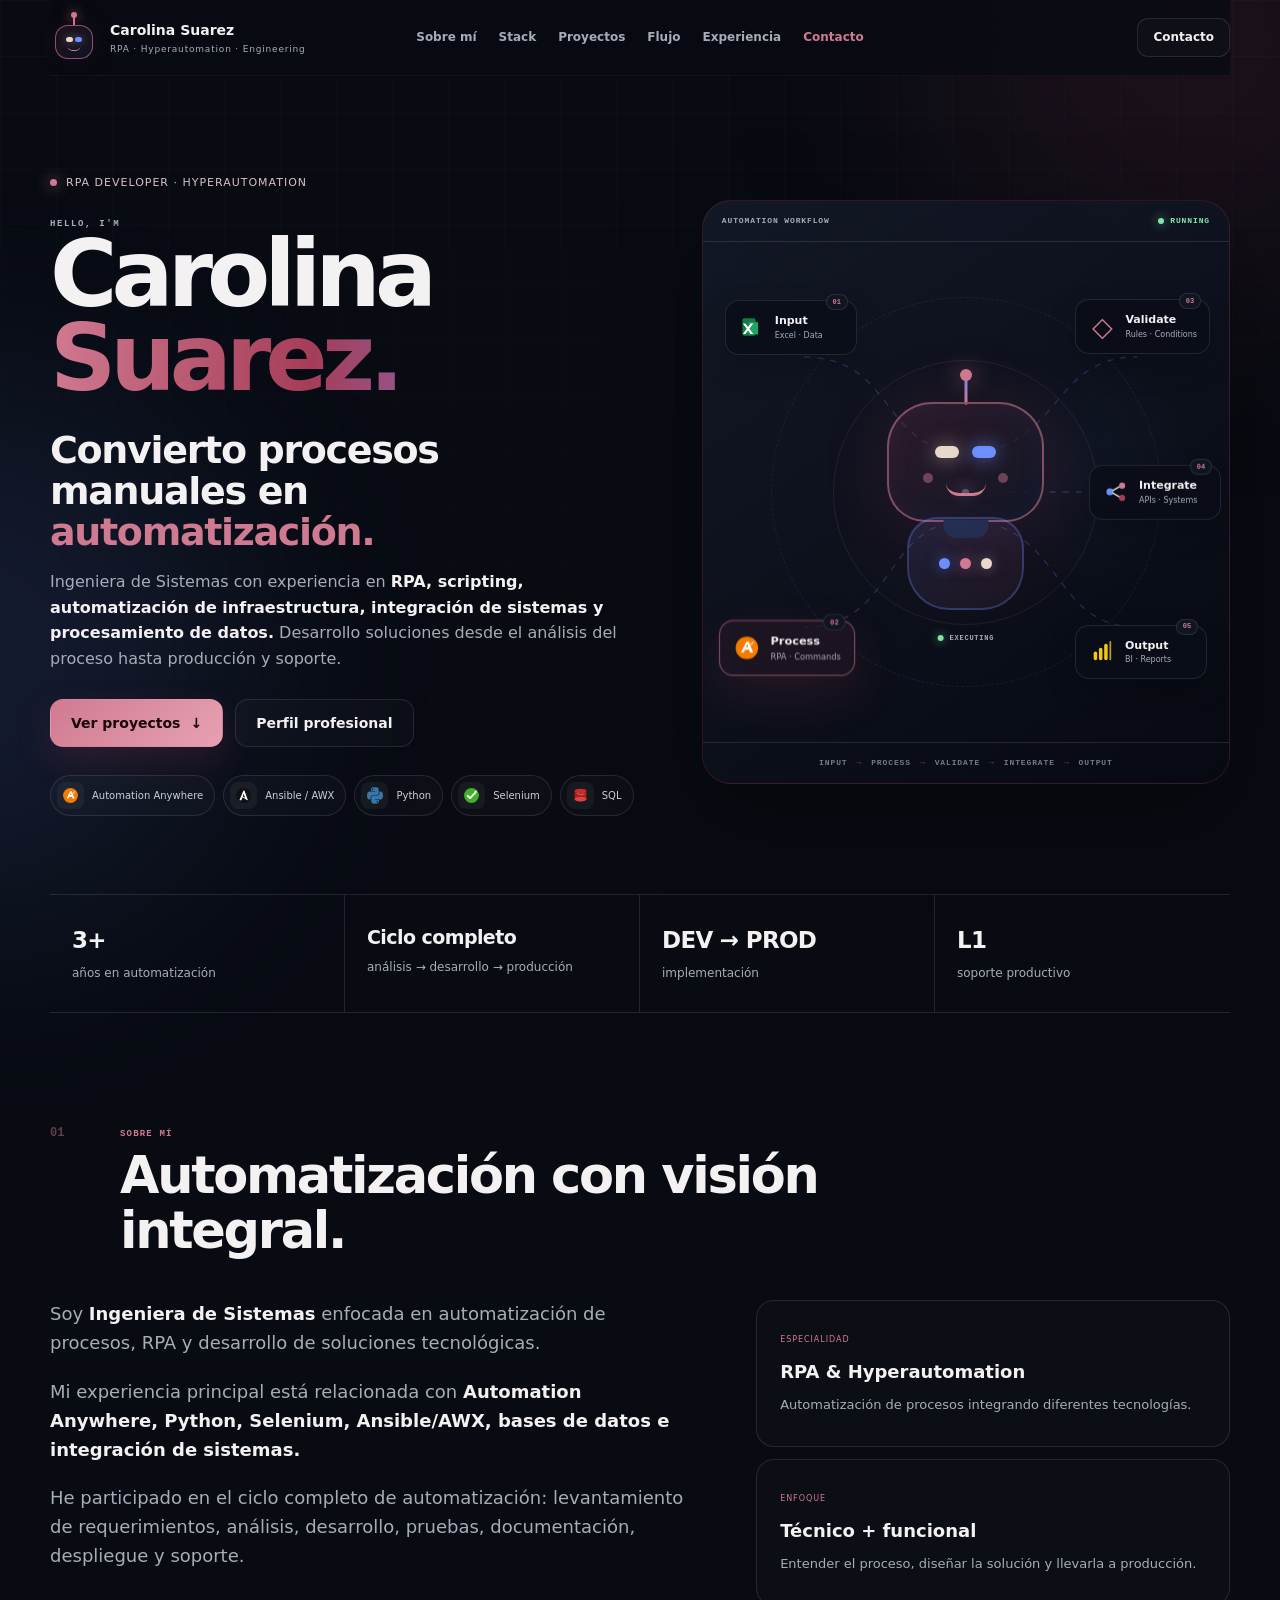
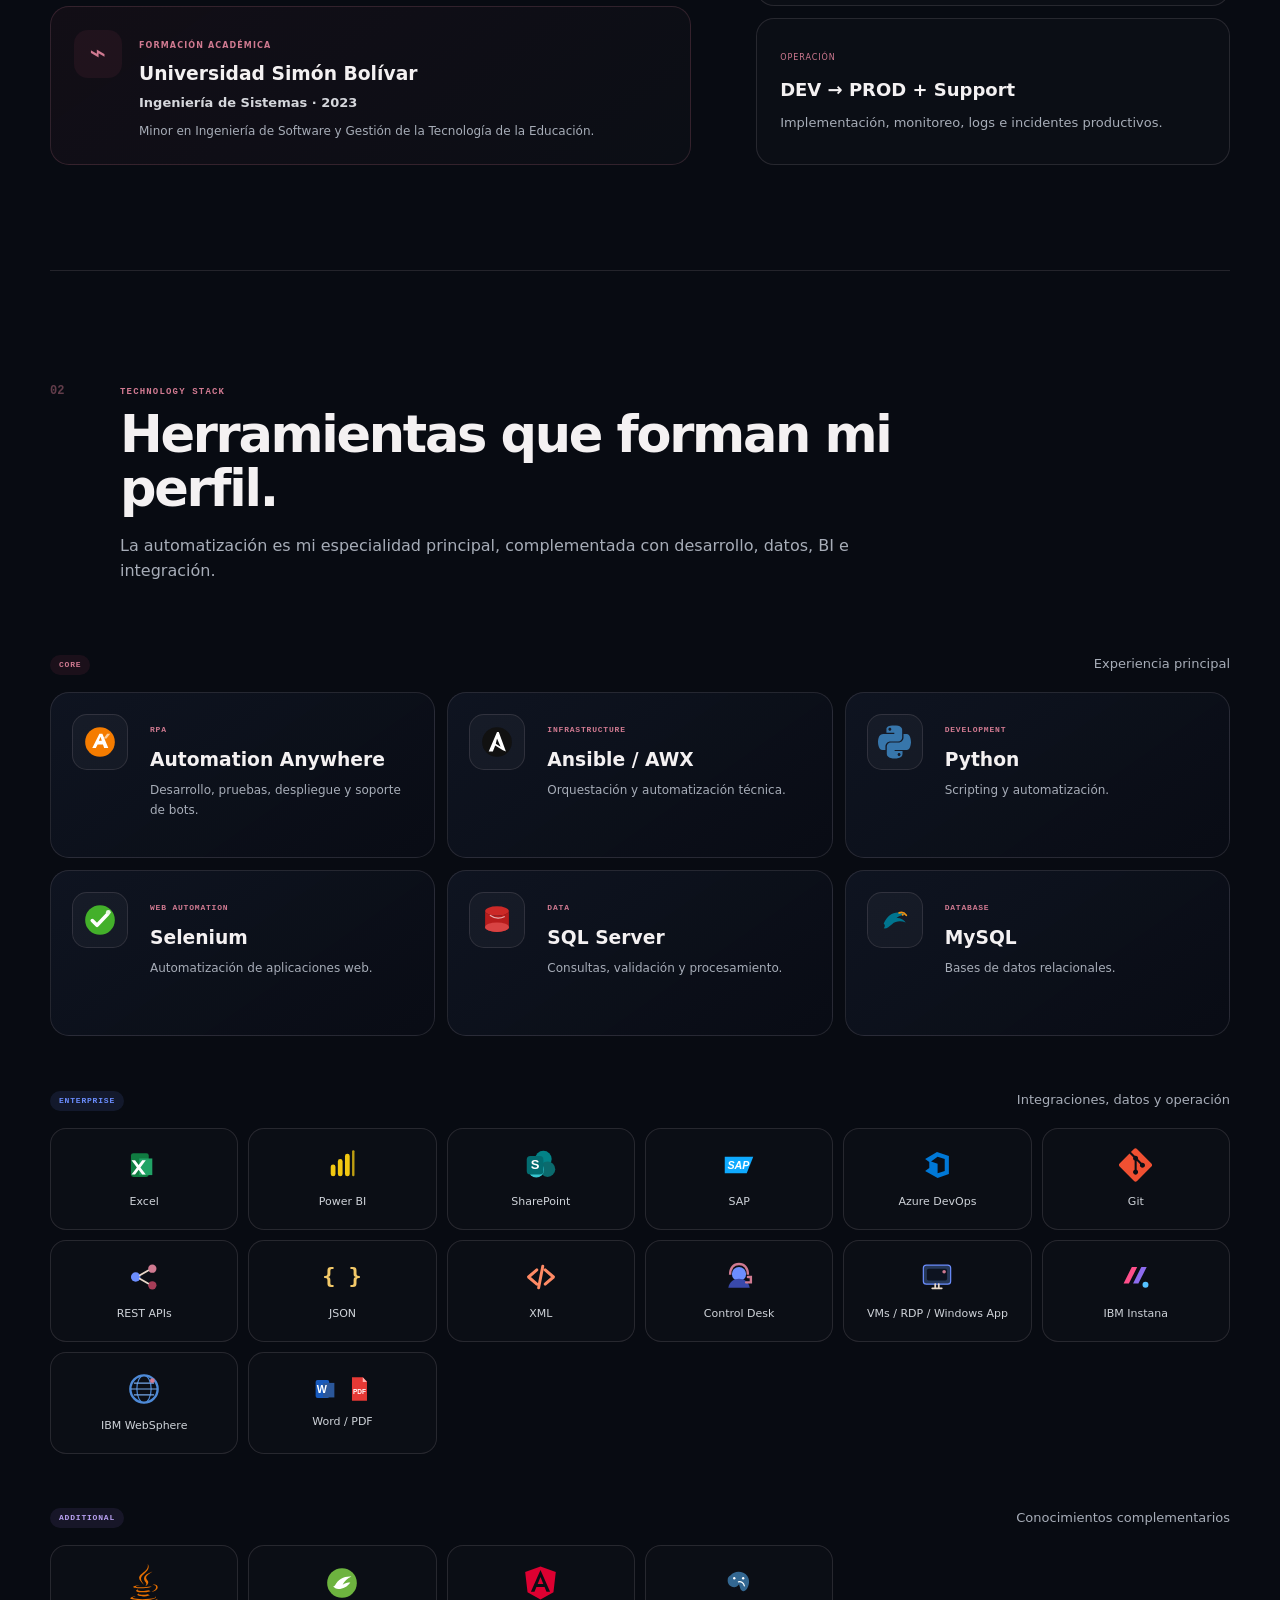
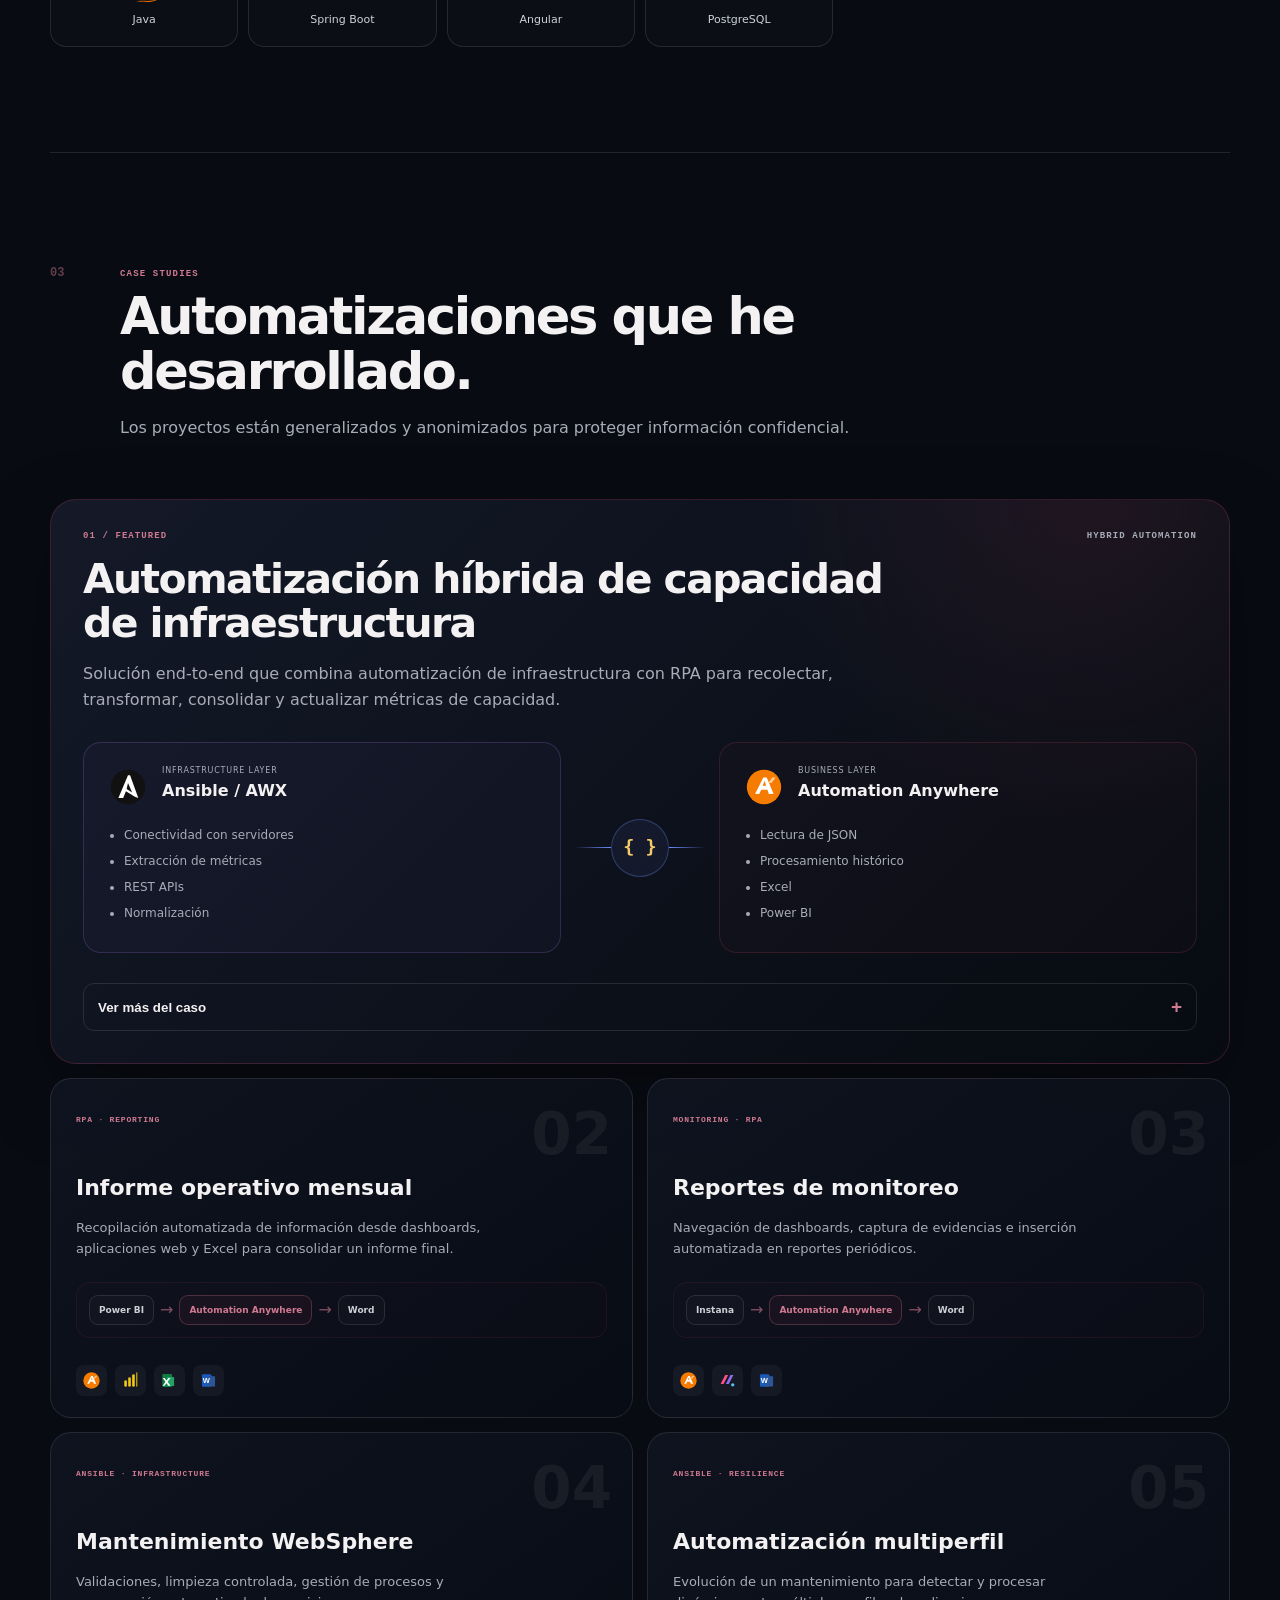
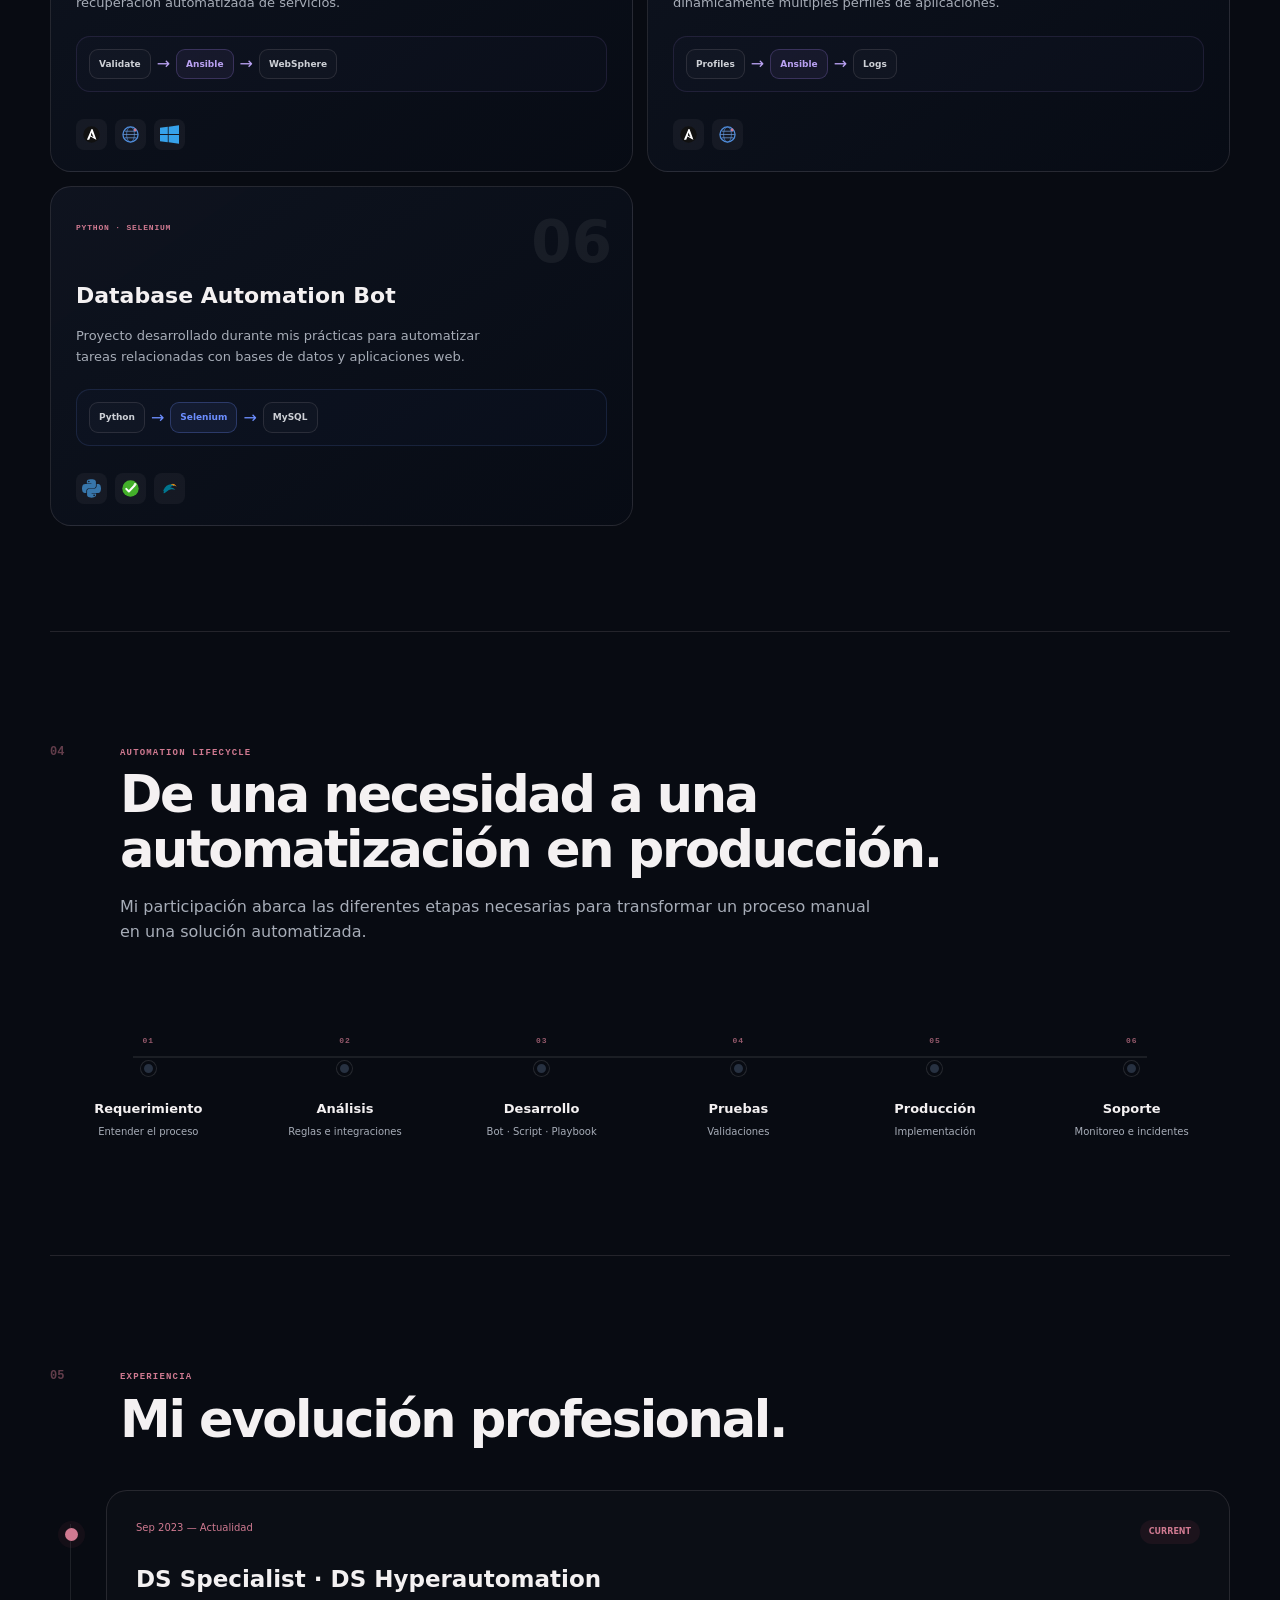
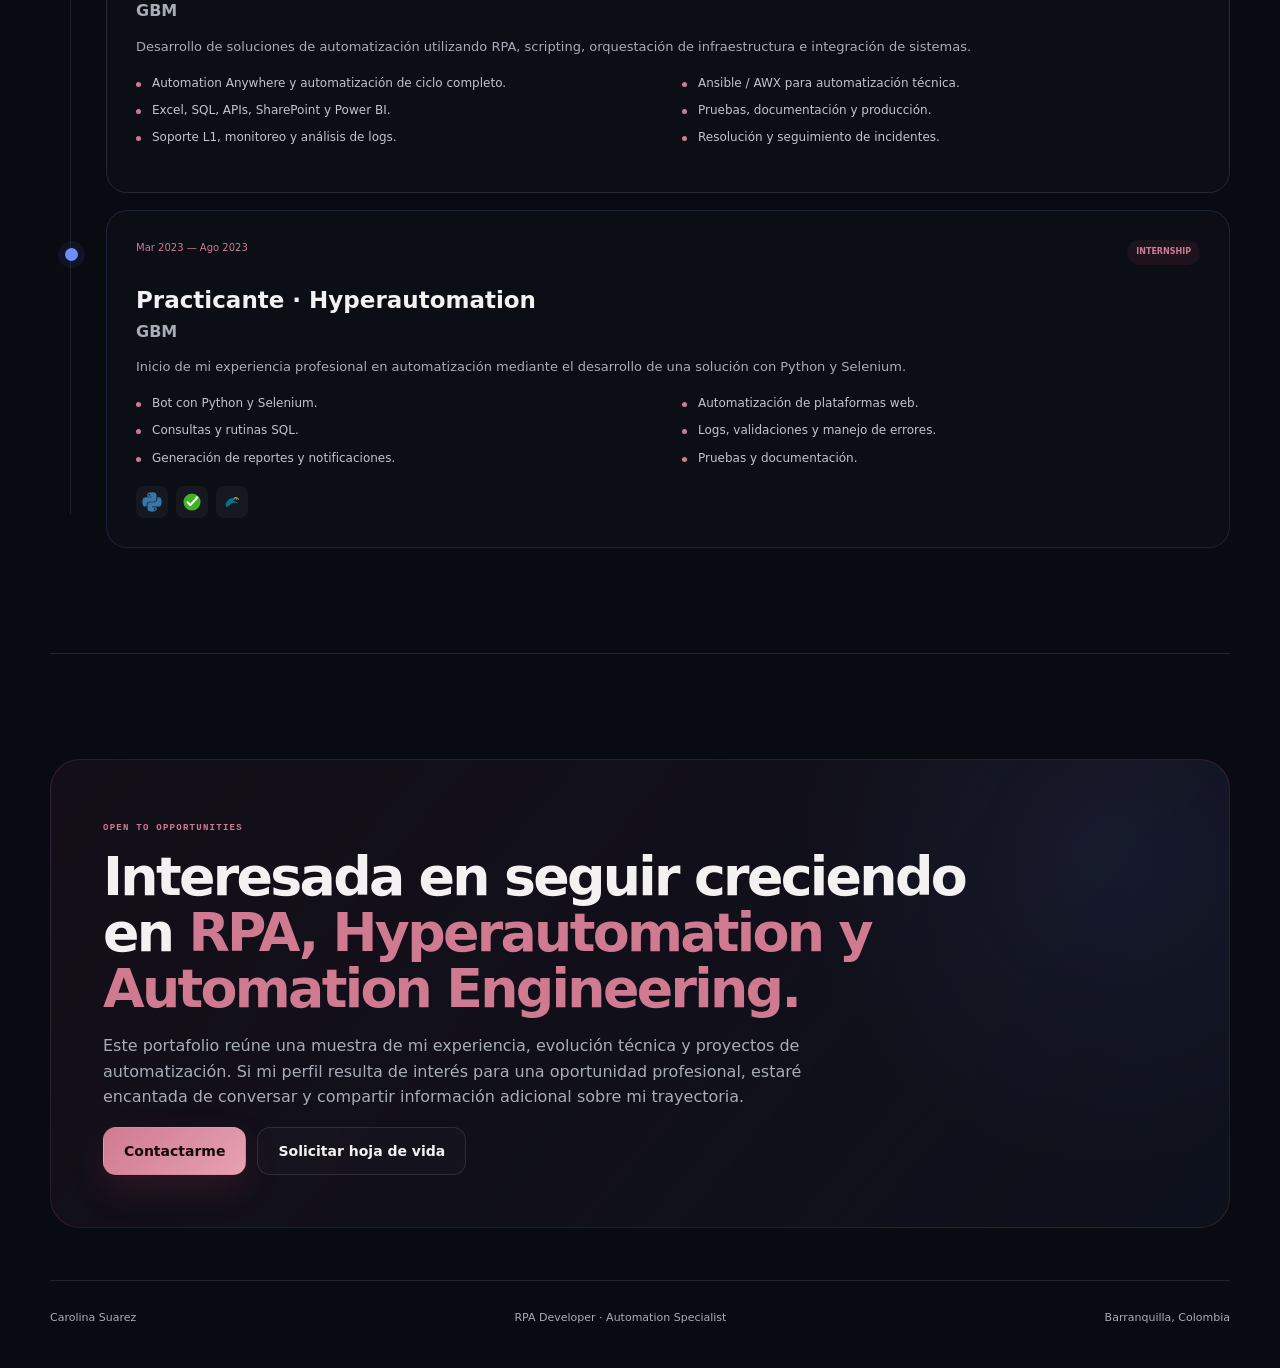
==== commit 303b5ba2: "Update index.html" ====
--- a/index.html
+++ b/index.html
@@ -3,9 +3,9 @@
 <head>
   <meta charset="utf-8">
   <meta name="viewport" content="width=device-width, initial-scale=1">
-  <meta name="description" content="Portafolio profesional de Carolina Suárez, Ingeniera de Sistemas con experiencia en RPA, Hyperautomation, Automation Anywhere, Ansible/AWX, Python y automatización de procesos.">
+  <meta name="description" content="Portafolio profesional de Carolina Suarez, Ingeniera de Sistemas con experiencia en RPA, Hyperautomation, Automation Anywhere, Ansible/AWX, Python y automatización de procesos.">
   <meta name="theme-color" content="#080B12">
-  <title>Carolina Suárez | RPA & Hyperautomation</title>
+  <title>Carolina Suarez | RPA & Hyperautomation</title>
 
   <link rel="icon" type="image/svg+xml" href="favicon.svg">
   <link rel="alternate icon" href="favicon.ico">
@@ -26,7 +26,7 @@
       </div>
     </div>
 
-    <p>CAROLINA SUÁREZ</p>
+    <p>CAROLINA SUAREZ</p>
     <div class="loader-track"><span></span></div>
     <small>INITIALIZING AUTOMATION PORTFOLIO</small>
   </div>
@@ -47,7 +47,7 @@
       </div>
 
       <div class="brand-copy">
-        <strong>Carolina Suárez</strong>
+        <strong>Carolina Suarez</strong>
         <small>RPA · Hyperautomation · Engineering</small>
       </div>
     </a>
@@ -102,7 +102,7 @@
 
         <h1>
           Carolina
-          <span>Suárez.</span>
+          <span>Suarez.</span>
         </h1>
 
         <div class="hero-role">
@@ -915,10 +915,8 @@
       </div>
 
       <p>
-        Este portafolio reúne una muestra de mi experiencia, evolución técnica
-        y proyectos de automatización. Si mi perfil encaja con una oportunidad
-        profesional, puedes contactarme directamente. Mi hoja de vida no está
-        publicada en este sitio para proteger mis datos personales.
+        Este portafolio reúne una muestra de mi experiencia, evolución técnica y proyectos de automatización. 
+        Si mi perfil resulta de interés para una oportunidad profesional, estaré encantada de conversar y compartir información adicional sobre mi trayectoria.
       </p>
 
       <div class="cta-actions">
@@ -940,7 +938,7 @@
   </main>
 
   <footer class="footer container">
-    <span>Carolina Suárez</span>
+    <span>Carolina Suarez</span>
     <span>RPA Developer · Automation Specialist</span>
     <span>Barranquilla, Colombia</span>
   </footer>
--- a/styles.css
+++ b/styles.css
@@ -1,7 +1,2288 @@
-:root{--bg:#080B12;--bg2:#101522;--surface:#111827;--text:#F4F1F2;--muted:#A7ADB8;--line:rgba(236,220,225,.12);--wine:#7A263A;--wine2:#A63D58;--rose:#D07A91;--cream:#E8D8C9;--blue:#6C8EFF;--purple:#9274D8;--max:1180px}*{box-sizing:border-box}html{scroll-behavior:smooth}body{margin:0;background:var(--bg);color:var(--text);font-family:Inter,ui-sans-serif,system-ui,-apple-system,BlinkMacSystemFont,"Segoe UI",sans-serif;line-height:1.6;overflow-x:hidden}a{color:inherit}.container{width:min(var(--max),calc(100% - 42px));margin-inline:auto}.background-grid{position:fixed;inset:0;z-index:-5;pointer-events:none;background-image:linear-gradient(rgba(255,255,255,.018) 1px,transparent 1px),linear-gradient(90deg,rgba(255,255,255,.018) 1px,transparent 1px);background-size:56px 56px;mask-image:linear-gradient(to bottom,#000 0%,transparent 92%)}.background-glow{position:fixed;width:520px;height:520px;border-radius:50%;filter:blur(125px);opacity:.13;z-index:-4;pointer-events:none}.glow-one{background:var(--wine2);right:-170px;top:-220px}.glow-two{background:var(--blue);left:-290px;top:44%}.page-progress{position:fixed;left:0;top:0;height:2px;width:0;background:linear-gradient(90deg,var(--wine2),var(--rose),var(--blue));z-index:9999}.loader{position:fixed;inset:0;z-index:9998;display:grid;place-content:center;justify-items:center;gap:12px;background:#080B12;transition:opacity .65s ease,visibility .65s ease}.loader.hide{opacity:0;visibility:hidden}.loader p{margin:4px 0 0;font-size:14px;font-weight:800;letter-spacing:.14em}.loader small{color:#687281;font:700 8px/1 ui-monospace,monospace;letter-spacing:.16em}.loader-track{width:210px;height:3px;border-radius:99px;background:rgba(255,255,255,.07);overflow:hidden}.loader-track span{display:block;width:100%;height:100%;background:linear-gradient(90deg,var(--wine2),var(--rose),var(--blue));transform-origin:left;animation:loadBar 1.3s ease both}@keyframes loadBar{from{transform:scaleX(0)}to{transform:scaleX(1)}}
-/* animated mini bot used in header + loader */
-.mini-bot{position:relative;width:48px;height:48px;flex:0 0 48px}.bot-head{position:absolute;left:5px;right:5px;bottom:3px;height:34px;border:1.6px solid rgba(208,122,145,.65);border-radius:13px;background:linear-gradient(145deg,rgba(166,61,88,.14),rgba(108,142,255,.08));box-shadow:0 0 24px rgba(166,61,88,.12)}.bot-head i{position:absolute;top:11px;width:7px;height:5px;border-radius:99px;background:var(--cream);box-shadow:0 0 10px rgba(232,216,201,.45);animation:miniBlink 4.2s ease-in-out infinite}.bot-head i:first-child{left:10px}.bot-head i:nth-child(2){right:10px;background:var(--blue)}.bot-head b{position:absolute;left:50%;bottom:7px;width:13px;height:5px;border-bottom:1.8px solid var(--rose);border-radius:0 0 12px 12px;transform:translateX(-50%)}.bot-antenna{position:absolute;left:50%;top:0;width:2px;height:11px;background:var(--rose);transform:translateX(-50%)}.bot-antenna:before{content:"";position:absolute;left:50%;top:-2px;width:6px;height:6px;border-radius:50%;background:var(--rose);box-shadow:0 0 12px var(--rose);transform:translateX(-50%)}.brand-bot{animation:brandBotFloat 3.2s ease-in-out infinite}.loader-bot{width:78px;height:78px;animation:loaderPulse 1.4s ease-in-out infinite}.loader-bot .bot-head{height:55px;left:8px;right:8px;border-radius:20px}.loader-bot .bot-head i{top:19px;width:11px;height:7px}.loader-bot .bot-head i:first-child{left:17px}.loader-bot .bot-head i:nth-child(2){right:17px}.loader-bot .bot-head b{bottom:10px;width:20px}.loader-bot .bot-antenna{height:17px}.loader-bot .bot-antenna:before{width:8px;height:8px}.loader-bot:hover .bot-head{transform:rotate(2deg)}@keyframes miniBlink{0%,45%,55%,100%{transform:scaleY(1)}50%{transform:scaleY(.16)}}@keyframes brandBotFloat{50%{transform:translateY(-3px) rotate(-1deg)}}@keyframes loaderPulse{50%{transform:scale(.96);filter:drop-shadow(0 0 18px rgba(166,61,88,.4))}}
-.header{position:sticky;top:0;z-index:100;width:min(var(--max),calc(100% - 42px));margin-inline:auto;min-height:76px;display:grid;grid-template-columns:1fr auto 1fr;align-items:center;gap:28px;background:rgba(8,11,18,.78);backdrop-filter:blur(20px);border-bottom:1px solid rgba(255,255,255,.04)}.brand{display:flex;align-items:center;gap:12px;text-decoration:none}.brand-copy{display:flex;flex-direction:column}.brand-copy strong{font-size:14px}.brand-copy small{color:var(--muted);font-size:9px;letter-spacing:.09em}.nav{display:flex;gap:25px}.nav a{text-decoration:none;color:var(--muted);font-size:13px;font-weight:650;transition:.2s}.nav a:hover,.nav a.active{color:var(--rose)}.header-actions{justify-self:end;display:flex;align-items:center;gap:10px}.header-cta{text-decoration:none;padding:9px 15px;border:1px solid var(--line);border-radius:11px;font-size:12px;font-weight:750;background:rgba(255,255,255,.018)}.header-cta:hover{border-color:rgba(208,122,145,.34);background:rgba(166,61,88,.07)}.menu-button{display:none;width:42px;height:42px;border:1px solid var(--line);border-radius:11px;background:transparent;position:relative}.menu-button span{position:absolute;left:11px;right:11px;height:1px;background:var(--text);transition:.25s}.menu-button span:first-child{top:16px}.menu-button span:last-child{top:24px}.menu-button.open span:first-child{top:20px;transform:rotate(45deg)}.menu-button.open span:last-child{top:20px;transform:rotate(-45deg)}.mobile-menu{position:fixed;inset:76px 0 0;z-index:90;display:none;padding:60px 24px;background:rgba(8,11,18,.98);backdrop-filter:blur(22px);opacity:0;transform:translateY(-18px);transition:.3s}.mobile-menu.open{opacity:1;transform:none}.mobile-menu nav{display:grid;gap:12px;max-width:520px;margin:auto}.mobile-menu nav a{display:flex;gap:16px;text-decoration:none;font-size:clamp(32px,8vw,48px);font-weight:800;letter-spacing:-.04em}.mobile-menu nav span{color:var(--wine2);font:800 9px/1.8 ui-monospace,monospace}.mobile-menu p{max-width:520px;margin:36px auto;color:var(--muted)}.button{display:inline-flex;align-items:center;justify-content:center;gap:10px;min-height:48px;padding:0 20px;border:1px solid transparent;border-radius:13px;text-decoration:none;font-size:14px;font-weight:780;transition:transform .2s,border .2s,background .2s}.button:hover{transform:translateY(-2px)}.button-primary{color:#16070b;background:linear-gradient(135deg,var(--rose),#E6A1B2);box-shadow:0 14px 34px rgba(166,61,88,.18)}.button-secondary{border-color:var(--line);background:rgba(255,255,255,.018)}.hero{min-height:720px;display:grid;grid-template-columns:1.05fr .95fr;align-items:center;gap:68px;padding:92px 0 78px}.availability{display:inline-flex;align-items:center;gap:9px;color:#D9BFC7;font-size:11px;letter-spacing:.09em;text-transform:uppercase}.availability span{width:7px;height:7px;border-radius:50%;background:var(--rose);box-shadow:0 0 15px var(--rose)}.eyebrow{margin:26px 0 4px;color:var(--muted);font:800 9px/1 ui-monospace,monospace;letter-spacing:.18em}.hero h1{margin:0;font-size:clamp(54px,7.3vw,92px);line-height:.92;letter-spacing:-.065em}.hero h1 span{display:block;color:transparent;background:linear-gradient(95deg,var(--rose),var(--wine2) 45%,var(--blue));background-clip:text;-webkit-background-clip:text}.hero-role{margin:28px 0 0;font-size:clamp(24px,3vw,38px);font-weight:700;line-height:1.08;letter-spacing:-.035em}.hero-role strong{display:block;color:var(--rose);transition:opacity .22s,transform .22s}.hero-role strong.changing{opacity:0;transform:translateY(6px)}.hero-description{max-width:650px;color:var(--muted);font-size:16px}.hero-description b{color:var(--text)}.hero-buttons{display:flex;flex-wrap:wrap;gap:12px;margin:28px 0}.hero-tech{display:flex;flex-wrap:wrap;gap:8px}.tech-chip{display:flex;align-items:center;gap:8px;padding:6px 11px 6px 6px;border:1px solid var(--line);border-radius:999px;background:rgba(255,255,255,.018);color:#CDD0D6;font-size:10px}.tech-chip img{width:27px;height:27px;padding:4px;object-fit:contain;border-radius:8px;background:rgba(255,255,255,.045)}
-.automation-scene{overflow:hidden;border:1px solid rgba(166,61,88,.23);border-radius:29px;background:linear-gradient(145deg,rgba(20,25,40,.95),rgba(7,10,18,.96));box-shadow:0 32px 90px rgba(0,0,0,.35);transition:transform .18s}.scene-label,.scene-foot{display:flex;justify-content:space-between;padding:16px 19px;font:800 8px/1 ui-monospace,monospace;letter-spacing:.11em}.scene-label{border-bottom:1px solid var(--line);color:var(--muted)}.scene-label b{color:#7FE6A7}.scene-foot{justify-content:center;gap:11px;border-top:1px solid var(--line);color:#737B89}.robot-stage{position:relative;min-height:455px;display:grid;place-items:center;background:radial-gradient(circle,rgba(166,61,88,.10),transparent 45%)}.orbit{position:absolute;border:1px solid rgba(208,122,145,.11);border-radius:50%}.orbit-a{width:245px;height:245px;animation:orbitSpin 13s linear infinite}.orbit-b{width:345px;height:345px;border-style:dashed;border-color:rgba(108,142,255,.12);animation:orbitSpin 20s linear infinite reverse}@keyframes orbitSpin{to{transform:rotate(360deg)}}
-.hero-bot{position:relative;z-index:4;width:185px;height:235px;animation:heroBotFloat 4s ease-in-out infinite}.hero-antenna{position:absolute;left:50%;top:1px;width:3px;height:29px;border-radius:3px;background:linear-gradient(var(--blue),var(--rose));transform:translateX(-50%)}.hero-antenna-dot{position:absolute;left:50%;top:-6px;width:12px;height:12px;border-radius:50%;background:var(--rose);box-shadow:0 0 22px rgba(208,122,145,.8);transform:translateX(-50%);animation:antennaPulse 1.8s ease-in-out infinite}.hero-bot-head{position:absolute;left:14px;right:14px;top:27px;height:120px;border:2px solid rgba(208,122,145,.55);border-radius:45px 45px 38px 38px;background:linear-gradient(145deg,rgba(166,61,88,.18),rgba(16,22,37,.98));box-shadow:inset 0 0 30px rgba(108,142,255,.05),0 0 70px rgba(166,61,88,.12)}.hero-bot-head i{position:absolute;top:42px;width:24px;height:12px;border-radius:999px;background:var(--cream);box-shadow:0 0 18px rgba(232,216,201,.5);animation:heroBlink 4s ease-in-out infinite}.hero-bot-head i:first-child{left:38px}.hero-bot-head i:nth-child(2){right:38px;background:var(--blue);box-shadow:0 0 18px rgba(108,142,255,.6)}.hero-bot-head em{position:absolute;left:50%;bottom:24px;width:34px;height:10px;border-bottom:3px solid var(--rose);border-radius:0 0 20px 20px;transform:translateX(-50%)}.cheek{position:absolute;bottom:33px;width:8px;height:8px;border-radius:50%;background:rgba(208,122,145,.35);filter:blur(.2px)}.cheek-left{left:27px}.cheek-right{right:27px}.hero-bot-neck{position:absolute;left:50%;top:143px;width:36px;height:18px;border-radius:0 0 12px 12px;background:#1B2232;transform:translateX(-50%)}.hero-bot-body{position:absolute;left:31px;right:31px;bottom:2px;height:88px;border:1.5px solid rgba(108,142,255,.34);border-radius:25px 25px 38px 38px;background:linear-gradient(160deg,rgba(108,142,255,.10),rgba(122,38,58,.15));display:flex;align-items:center;justify-content:center;gap:8px}.hero-bot-body span{width:9px;height:9px;border-radius:50%;background:var(--blue)}.hero-bot-body span:nth-child(2){background:var(--rose);box-shadow:0 0 12px var(--rose)}.hero-bot-body span:nth-child(3){background:var(--cream)}@keyframes heroBotFloat{50%{transform:translateY(-9px) rotate(.6deg)}}@keyframes heroBlink{0%,46%,54%,100%{transform:scaleY(1)}50%{transform:scaleY(.12)}}@keyframes antennaPulse{50%{transform:translateX(-50%) scale(.75);opacity:.55}}.float-logo{position:absolute;z-index:6;display:flex;align-items:center;gap:7px;padding:8px 11px;border:1px solid var(--line);border-radius:12px;background:rgba(12,16,27,.88);backdrop-filter:blur(11px);color:#D2D5DB;font-size:10px;animation:floatLogo 4s ease-in-out infinite}.float-logo img{width:21px;height:21px;object-fit:contain}.fl-one{left:28px;top:62px}.fl-two{right:28px;top:89px;animation-delay:.6s}.fl-three{left:17px;bottom:80px;animation-delay:1.1s}.fl-four{right:25px;bottom:70px;animation-delay:1.5s}.fl-five{right:6px;top:220px;animation-delay:2s}@keyframes floatLogo{50%{transform:translateY(-8px)}}
-.metrics{display:grid;grid-template-columns:repeat(4,1fr);border-block:1px solid var(--line)}.metrics article{padding:27px 22px;border-right:1px solid var(--line)}.metrics article:last-child{border:0}.metrics strong{display:block;font-size:23px}.metrics span{color:var(--muted);font-size:12px}section{scroll-margin-top:92px}.about,.stack-section,.projects,.experience{padding:105px 0;border-bottom:1px solid var(--line)}.section-head{display:grid;grid-template-columns:50px 1fr;gap:18px;margin-bottom:43px}.section-head>span{padding-top:8px;color:rgba(208,122,145,.55);font:800 12px/1 ui-monospace,monospace}.section-head small{color:var(--rose);font:850 9px/1 ui-monospace,monospace;letter-spacing:.14em}.section-head h2{max-width:810px;margin:6px 0;font-size:clamp(34px,4vw,51px);line-height:1.07;letter-spacing:-.045em}.section-head p{max-width:720px;color:var(--muted)}.about-grid{display:grid;grid-template-columns:1.12fr .88fr;gap:66px}.about-copy>p{margin:0 0 20px;color:var(--muted);font-size:18px}.about-copy strong{color:var(--text)}.education-card{display:flex;gap:17px;margin-top:34px;padding:23px;border:1px solid rgba(166,61,88,.20);border-radius:19px;background:linear-gradient(145deg,rgba(166,61,88,.065),rgba(108,142,255,.025))}.edu-icon{flex:0 0 50px;width:50px;height:50px;display:grid;place-items:center;border-radius:14px;background:rgba(166,61,88,.12);color:var(--rose);font-size:28px}.education-card small{color:var(--rose);font-size:8px;font-weight:800;letter-spacing:.14em}.education-card h3{margin:4px 0 0}.education-card>div>strong{font-size:13px;color:#D5D7DC}.education-card p{margin:7px 0 0;color:var(--muted);font-size:12px}.about-values{display:grid;gap:12px}.about-values article{padding:23px;border:1px solid var(--line);border-radius:18px;background:rgba(255,255,255,.016)}.about-values small{color:var(--rose);font-size:8px;letter-spacing:.12em}.about-values strong{display:block;margin:8px 0;font-size:18px}.about-values p{margin:0;color:var(--muted);font-size:13px}.stack-group{margin-top:54px}.stack-group:first-of-type{margin-top:0}.stack-label{display:flex;align-items:end;justify-content:space-between;gap:20px;margin-bottom:17px}.stack-label b{padding:6px 9px;border-radius:999px;background:rgba(166,61,88,.12);color:var(--rose);font:850 8px/1 ui-monospace,monospace;letter-spacing:.1em}.stack-label.blue b{background:rgba(108,142,255,.11);color:var(--blue)}.stack-label.purple b{background:rgba(146,116,216,.11);color:#B9A1F2}.stack-label span{color:var(--muted);font-size:13px}.tech-grid{display:grid;grid-template-columns:repeat(3,1fr);gap:12px}.tech-card{display:grid;grid-template-columns:62px 1fr;gap:16px;min-height:166px;padding:21px;border:1px solid var(--line);border-radius:19px;background:linear-gradient(145deg,rgba(18,24,39,.70),rgba(9,13,22,.75));transition:.24s}.tech-card:hover{transform:translateY(-4px);border-color:rgba(208,122,145,.32)}.tech-card>img{width:56px;height:56px;padding:8px;object-fit:contain;border:1px solid var(--line);border-radius:15px;background:rgba(255,255,255,.035)}.tech-card small{color:var(--rose);font:800 8px/1 ui-monospace,monospace;letter-spacing:.1em}.tech-card h3{margin:6px 0}.tech-card p{margin:0;color:var(--muted);font-size:12px}.logo-grid{display:grid;grid-template-columns:repeat(6,1fr);gap:10px}.logo-item{min-height:102px;display:flex;flex-direction:column;align-items:center;justify-content:center;gap:9px;padding:13px;border:1px solid var(--line);border-radius:16px;background:rgba(255,255,255,.014);transition:.22s}.logo-item:hover{transform:translateY(-4px);border-color:rgba(108,142,255,.3);background:rgba(108,142,255,.035)}.logo-item img{width:38px;height:38px;object-fit:contain}.logo-item span{color:#CFD3D9;font-size:11px;text-align:center}.multi-icon .multi{display:flex;gap:4px}.multi-icon .multi img{width:30px;height:30px}.featured-project{padding:32px;border:1px solid rgba(166,61,88,.28);border-radius:26px;background:radial-gradient(circle at 88% 0%,rgba(166,61,88,.12),transparent 28%),linear-gradient(135deg,rgba(22,27,43,.88),rgba(8,11,18,.9));box-shadow:0 30px 80px rgba(0,0,0,.28);transition:transform .18s}.project-kicker{display:flex;justify-content:space-between;gap:20px;font:800 9px/1 ui-monospace,monospace;letter-spacing:.12em}.project-kicker span{color:var(--rose)}.project-kicker b{color:var(--muted)}.featured-project>h3{max-width:820px;margin:16px 0 12px;font-size:clamp(29px,3.2vw,42px);line-height:1.08;letter-spacing:-.04em}.featured-project>p{max-width:840px;color:var(--muted)}.architecture{display:grid;grid-template-columns:1fr 130px 1fr;gap:14px;align-items:stretch;margin:30px 0}.arch-card{padding:22px;border:1px solid var(--line);border-radius:18px;background:rgba(255,255,255,.017)}.arch-card.infra{border-color:rgba(146,116,216,.23);background:rgba(146,116,216,.035)}.arch-card.rpa{border-color:rgba(166,61,88,.23);background:rgba(166,61,88,.035)}.arch-card>img{width:44px;height:44px;object-fit:contain;float:left;margin-right:12px}.arch-card>div{display:flex;flex-direction:column}.arch-card small{color:var(--muted);font-size:8px;letter-spacing:.1em}.arch-card strong{font-size:16px}.arch-card ul{clear:both;margin:22px 0 0;padding-left:18px;color:var(--muted);font-size:12px}.arch-card li{margin-bottom:7px}.arch-link{display:grid;grid-template-columns:1fr auto 1fr;place-items:center}.arch-link span{width:100%;height:1px;background:linear-gradient(90deg,transparent,var(--blue))}.arch-link span:last-child{background:linear-gradient(90deg,var(--blue),transparent)}.arch-link img{width:58px;height:58px;padding:12px;border:1px solid rgba(108,142,255,.32);border-radius:50%;background:rgba(108,142,255,.07)}.case-toggle{width:100%;display:flex;align-items:center;justify-content:space-between;padding:12px 14px;border:1px solid var(--line);border-radius:11px;background:transparent;color:var(--text);cursor:pointer;font-weight:750}.case-toggle span{color:var(--rose);font-size:19px;transition:.2s}.case-toggle[aria-expanded=true] span{transform:rotate(45deg)}.case-detail{margin-top:14px;padding-top:14px;border-top:1px solid var(--line);color:var(--muted);font-size:13px}.case-detail strong{color:var(--text)}.projects-grid{display:grid;grid-template-columns:repeat(2,1fr);gap:14px;margin-top:14px}.project-card{position:relative;min-height:270px;padding:25px;border:1px solid var(--line);border-radius:21px;background:linear-gradient(145deg,rgba(17,23,36,.75),rgba(8,12,21,.78));transition:transform .18s,border .2s}.project-card:hover{border-color:rgba(208,122,145,.26)}.project-card small{color:var(--rose);font:800 8px/1 ui-monospace,monospace;letter-spacing:.1em}.pnum{position:absolute;right:20px;top:9px;color:rgba(255,255,255,.06);font-size:58px;font-weight:900}.project-card h3{margin:40px 0 10px;font-size:22px}.project-card p{max-width:440px;color:var(--muted);font-size:13px}.project-icons{position:absolute;left:25px;bottom:21px;display:flex;gap:8px}.project-icons img{width:31px;height:31px;padding:5px;object-fit:contain;border-radius:8px;background:rgba(255,255,255,.045)}.timeline-wrap{position:relative}.timeline-track{position:absolute;left:20px;top:34px;bottom:34px;width:1px;background:rgba(255,255,255,.09)}.timeline-track span{display:block;width:1px;height:0;background:linear-gradient(var(--rose),var(--blue));transition:height .25s}.experience-cards{display:grid;gap:17px;padding-left:56px}.job-card{position:relative;padding:29px;border:1px solid var(--line);border-radius:21px;background:rgba(255,255,255,.016)}.job-card.internship{border-color:rgba(108,142,255,.16)}.job-dot{position:absolute;left:-42px;top:37px;width:13px;height:13px;border-radius:50%;background:var(--blue);box-shadow:0 0 0 7px rgba(108,142,255,.07)}.job-dot.current{background:var(--rose);box-shadow:0 0 0 7px rgba(166,61,88,.08)}.job-meta{display:flex;justify-content:space-between;gap:18px;font-size:10px}.job-meta span{color:var(--rose)}.job-meta b{padding:6px 9px;border-radius:999px;background:rgba(166,61,88,.10);color:var(--rose);font-size:8px}.job-card h3{margin:17px 0 0;font-size:23px}.job-card h4{margin:0;color:var(--muted)}.job-card>p{max-width:840px;color:var(--muted);font-size:13px}.job-card ul{display:grid;grid-template-columns:repeat(2,1fr);gap:8px 28px;padding:0;list-style:none}.job-card li{position:relative;padding-left:16px;color:#C0C5CD;font-size:12px}.job-card li:before{content:"";position:absolute;left:0;top:8px;width:5px;height:5px;border-radius:50%;background:var(--rose)}.job-icons{display:flex;gap:8px;margin-top:18px}.job-icons img{width:32px;height:32px;padding:5px;border-radius:8px;background:rgba(255,255,255,.04)}.recruiter-cta{margin:105px auto 52px;padding:52px;border:1px solid rgba(166,61,88,.24);border-radius:30px;background:radial-gradient(circle at 90% 20%,rgba(108,142,255,.08),transparent 28%),linear-gradient(130deg,rgba(166,61,88,.08),rgba(15,19,31,.80))}.recruiter-cta small{color:var(--rose);font:850 9px/1 ui-monospace,monospace;letter-spacing:.14em}.recruiter-cta h2{max-width:900px;margin:12px 0;font-size:clamp(34px,4.2vw,56px);line-height:1.04;letter-spacing:-.05em}.recruiter-cta h2 span{color:var(--rose)}.recruiter-cta p{max-width:780px;color:var(--muted)}.cta-actions{display:flex;gap:11px;flex-wrap:wrap;margin-top:17px}.footer{display:flex;justify-content:space-between;gap:20px;padding:28px 0 42px;border-top:1px solid var(--line);color:var(--muted);font-size:11px}.reveal.reveal-ready{opacity:0;transform:translateY(18px);transition:opacity .55s ease,transform .55s ease}.reveal.reveal-ready.visible{opacity:1;transform:none}@media(max-width:1000px){.hero{grid-template-columns:1fr;min-height:auto}.automation-scene{max-width:680px}.about-grid{grid-template-columns:1fr;gap:34px}.tech-grid{grid-template-columns:repeat(2,1fr)}.logo-grid{grid-template-columns:repeat(4,1fr)}.architecture{grid-template-columns:1fr}.arch-link{min-height:78px;grid-template-columns:1fr}.arch-link span{width:1px;height:18px;background:var(--blue)!important}.nav{display:none}.header{grid-template-columns:1fr auto}.menu-button{display:block}.mobile-menu{display:block;pointer-events:none}.mobile-menu.open{pointer-events:auto}}@media(max-width:680px){.container,.header{width:calc(100% - 28px)}.brand-copy small{display:none}.header{min-height:66px}.header-cta{display:none}.mobile-menu{inset:66px 0 0}.hero{padding:54px 0 65px;gap:40px}.hero h1{font-size:clamp(48px,15vw,67px)}.hero-role{font-size:27px}.robot-stage{min-height:400px}.fl-five{display:none}.fl-one{left:12px}.fl-two{right:12px}.fl-three{left:7px}.fl-four{right:9px}.metrics{grid-template-columns:repeat(2,1fr)}.metrics article:nth-child(2){border-right:0}.metrics article:nth-child(-n+2){border-bottom:1px solid var(--line)}.section-head{grid-template-columns:1fr}.section-head>span{padding:0}.tech-grid,.projects-grid{grid-template-columns:1fr}.logo-grid{grid-template-columns:repeat(2,1fr)}.stack-label{align-items:flex-start;flex-direction:column;gap:7px}.education-card{flex-direction:column}.job-card ul{grid-template-columns:1fr}.timeline-track{display:none}.experience-cards{padding-left:0}.job-dot{display:none}.recruiter-cta{padding:30px 23px}.footer{flex-direction:column}.brand-bot{width:42px;height:42px;flex-basis:42px}}@media(prefers-reduced-motion:reduce){html{scroll-behavior:auto}*,*:before,*:after{animation:none!important;transition:none!important}.reveal.reveal-ready{opacity:1;transform:none}}
+:root {
+  --bg: #080B12;
+  --bg2: #101522;
+  --surface: #111827;
+  --text: #F4F1F2;
+  --muted: #A7ADB8;
+  --line: rgba(236, 220, 225, .12);
+
+  --wine: #7A263A;
+  --wine2: #A63D58;
+  --rose: #D07A91;
+  --cream: #E8D8C9;
+  --blue: #6C8EFF;
+  --purple: #9274D8;
+  --green: #7FE6A7;
+
+  --max: 1180px;
+}
+
+* {
+  box-sizing: border-box;
+}
+
+html {
+  scroll-behavior: smooth;
+}
+
+body {
+  margin: 0;
+  background: var(--bg);
+  color: var(--text);
+  font-family: Inter, ui-sans-serif, system-ui, -apple-system, BlinkMacSystemFont, "Segoe UI", sans-serif;
+  line-height: 1.6;
+  overflow-x: hidden;
+}
+
+body.menu-open {
+  overflow: hidden;
+}
+
+a {
+  color: inherit;
+}
+
+button,
+a {
+  -webkit-tap-highlight-color: transparent;
+}
+
+button:focus-visible,
+a:focus-visible {
+  outline: 3px solid rgba(208, 122, 145, .28);
+  outline-offset: 4px;
+}
+
+.container {
+  width: min(var(--max), calc(100% - 42px));
+  margin-inline: auto;
+}
+
+section {
+  scroll-margin-top: 92px;
+}
+
+.background-grid {
+  position: fixed;
+  inset: 0;
+  z-index: -5;
+  pointer-events: none;
+  background-image:
+    linear-gradient(rgba(255,255,255,.018) 1px, transparent 1px),
+    linear-gradient(90deg, rgba(255,255,255,.018) 1px, transparent 1px);
+  background-size: 56px 56px;
+  mask-image: linear-gradient(to bottom, #000 0%, transparent 92%);
+}
+
+.background-glow {
+  position: fixed;
+  width: 520px;
+  height: 520px;
+  border-radius: 50%;
+  filter: blur(125px);
+  opacity: .13;
+  z-index: -4;
+  pointer-events: none;
+}
+
+.glow-one {
+  background: var(--wine2);
+  right: -170px;
+  top: -220px;
+}
+
+.glow-two {
+  background: var(--blue);
+  left: -290px;
+  top: 44%;
+}
+
+.page-progress {
+  position: fixed;
+  left: 0;
+  top: 0;
+  height: 2px;
+  width: 0;
+  background: linear-gradient(90deg, var(--wine2), var(--rose), var(--blue));
+  z-index: 9999;
+}
+
+.loader {
+  position: fixed;
+  inset: 0;
+  z-index: 9998;
+  display: grid;
+  place-content: center;
+  justify-items: center;
+  gap: 12px;
+  background: var(--bg);
+  transition: opacity .65s ease, visibility .65s ease;
+}
+
+.loader.hide {
+  opacity: 0;
+  visibility: hidden;
+}
+
+.loader p {
+  margin: 4px 0 0;
+  font-size: 14px;
+  font-weight: 800;
+  letter-spacing: .14em;
+}
+
+.loader small {
+  color: #687281;
+  font: 700 8px/1 ui-monospace, monospace;
+  letter-spacing: .16em;
+}
+
+.loader-track {
+  width: 210px;
+  height: 3px;
+  border-radius: 99px;
+  background: rgba(255,255,255,.07);
+  overflow: hidden;
+}
+
+.loader-track span {
+  display: block;
+  width: 100%;
+  height: 100%;
+  background: linear-gradient(90deg, var(--wine2), var(--rose), var(--blue));
+  transform-origin: left;
+  animation: loadBar 1.3s ease both;
+}
+
+@keyframes loadBar {
+  from {
+    transform: scaleX(0);
+  }
+
+  to {
+    transform: scaleX(1);
+  }
+}
+
+.mini-bot {
+  position: relative;
+  width: 48px;
+  height: 48px;
+  flex: 0 0 48px;
+}
+
+.bot-head {
+  position: absolute;
+  left: 5px;
+  right: 5px;
+  bottom: 3px;
+  height: 34px;
+  border: 1.6px solid rgba(208,122,145,.65);
+  border-radius: 13px;
+  background: linear-gradient(145deg, rgba(166,61,88,.14), rgba(108,142,255,.08));
+  box-shadow: 0 0 24px rgba(166,61,88,.12);
+}
+
+.bot-head i {
+  position: absolute;
+  top: 11px;
+  width: 7px;
+  height: 5px;
+  border-radius: 99px;
+  background: var(--cream);
+  box-shadow: 0 0 10px rgba(232,216,201,.45);
+  animation: miniBlink 4.2s ease-in-out infinite;
+}
+
+.bot-head i:first-child {
+  left: 10px;
+}
+
+.bot-head i:nth-child(2) {
+  right: 10px;
+  background: var(--blue);
+}
+
+.bot-head b {
+  position: absolute;
+  left: 50%;
+  bottom: 7px;
+  width: 13px;
+  height: 5px;
+  border-bottom: 1.8px solid var(--rose);
+  border-radius: 0 0 12px 12px;
+  transform: translateX(-50%);
+}
+
+.bot-antenna {
+  position: absolute;
+  left: 50%;
+  top: 0;
+  width: 2px;
+  height: 11px;
+  background: var(--rose);
+  transform: translateX(-50%);
+}
+
+.bot-antenna::before {
+  content: "";
+  position: absolute;
+  left: 50%;
+  top: -2px;
+  width: 6px;
+  height: 6px;
+  border-radius: 50%;
+  background: var(--rose);
+  box-shadow: 0 0 12px var(--rose);
+  transform: translateX(-50%);
+}
+
+.brand-bot {
+  animation: brandBotFloat 3.2s ease-in-out infinite;
+}
+
+.loader-bot {
+  width: 78px;
+  height: 78px;
+  animation: loaderPulse 1.4s ease-in-out infinite;
+}
+
+.loader-bot .bot-head {
+  height: 55px;
+  left: 8px;
+  right: 8px;
+  border-radius: 20px;
+}
+
+.loader-bot .bot-head i {
+  top: 19px;
+  width: 11px;
+  height: 7px;
+}
+
+.loader-bot .bot-head i:first-child {
+  left: 17px;
+}
+
+.loader-bot .bot-head i:nth-child(2) {
+  right: 17px;
+}
+
+.loader-bot .bot-head b {
+  bottom: 10px;
+  width: 20px;
+}
+
+.loader-bot .bot-antenna {
+  height: 17px;
+}
+
+.loader-bot .bot-antenna::before {
+  width: 8px;
+  height: 8px;
+}
+
+@keyframes miniBlink {
+  0%,
+  45%,
+  55%,
+  100% {
+    transform: scaleY(1);
+  }
+
+  50% {
+    transform: scaleY(.16);
+  }
+}
+
+@keyframes brandBotFloat {
+  50% {
+    transform: translateY(-3px) rotate(-1deg);
+  }
+}
+
+@keyframes loaderPulse {
+  50% {
+    transform: scale(.96);
+    filter: drop-shadow(0 0 18px rgba(166,61,88,.4));
+  }
+}
+
+.header {
+  position: sticky;
+  top: 0;
+  z-index: 100;
+  width: min(var(--max), calc(100% - 42px));
+  margin-inline: auto;
+  min-height: 76px;
+  display: grid;
+  grid-template-columns: 1fr auto 1fr;
+  align-items: center;
+  gap: 28px;
+  background: rgba(8,11,18,.78);
+  backdrop-filter: blur(20px);
+  border-bottom: 1px solid rgba(255,255,255,.04);
+}
+
+.brand {
+  display: flex;
+  align-items: center;
+  gap: 12px;
+  text-decoration: none;
+}
+
+.brand-copy {
+  display: flex;
+  flex-direction: column;
+}
+
+.brand-copy strong {
+  font-size: 14px;
+}
+
+.brand-copy small {
+  color: var(--muted);
+  font-size: 9px;
+  letter-spacing: .09em;
+}
+
+.nav {
+  display: flex;
+  gap: 22px;
+}
+
+.nav a {
+  text-decoration: none;
+  color: var(--muted);
+  font-size: 12px;
+  font-weight: 650;
+  transition: color .2s ease;
+}
+
+.nav a:hover,
+.nav a.active {
+  color: var(--rose);
+}
+
+.header-actions {
+  justify-self: end;
+  display: flex;
+  align-items: center;
+  gap: 10px;
+}
+
+.header-cta {
+  text-decoration: none;
+  padding: 9px 15px;
+  border: 1px solid var(--line);
+  border-radius: 11px;
+  font-size: 12px;
+  font-weight: 750;
+  background: rgba(255,255,255,.018);
+}
+
+.header-cta:hover {
+  border-color: rgba(208,122,145,.34);
+  background: rgba(166,61,88,.07);
+}
+
+.menu-button {
+  display: none;
+  width: 42px;
+  height: 42px;
+  border: 1px solid var(--line);
+  border-radius: 11px;
+  background: transparent;
+  position: relative;
+  cursor: pointer;
+}
+
+.menu-button span {
+  position: absolute;
+  left: 11px;
+  right: 11px;
+  height: 1px;
+  background: var(--text);
+  transition: .25s;
+}
+
+.menu-button span:first-child {
+  top: 16px;
+}
+
+.menu-button span:last-child {
+  top: 24px;
+}
+
+.menu-button.open span:first-child {
+  top: 20px;
+  transform: rotate(45deg);
+}
+
+.menu-button.open span:last-child {
+  top: 20px;
+  transform: rotate(-45deg);
+}
+
+.mobile-menu {
+  position: fixed;
+  inset: 76px 0 0;
+  z-index: 90;
+  display: none;
+  padding: 60px 24px;
+  background: rgba(8,11,18,.98);
+  backdrop-filter: blur(22px);
+  opacity: 0;
+  transform: translateY(-18px);
+  transition: .3s;
+}
+
+.mobile-menu.open {
+  opacity: 1;
+  transform: none;
+}
+
+.mobile-menu nav {
+  display: grid;
+  gap: 12px;
+  max-width: 520px;
+  margin: auto;
+}
+
+.mobile-menu nav a {
+  display: flex;
+  gap: 16px;
+  text-decoration: none;
+  font-size: clamp(32px,8vw,48px);
+  font-weight: 800;
+  letter-spacing: -.04em;
+}
+
+.mobile-menu nav span {
+  color: var(--wine2);
+  font: 800 9px/1.8 ui-monospace, monospace;
+}
+
+.mobile-menu p {
+  max-width: 520px;
+  margin: 36px auto;
+  color: var(--muted);
+}
+
+.button {
+  display: inline-flex;
+  align-items: center;
+  justify-content: center;
+  gap: 10px;
+  min-height: 48px;
+  padding: 0 20px;
+  border: 1px solid transparent;
+  border-radius: 13px;
+  text-decoration: none;
+  font-size: 14px;
+  font-weight: 780;
+  transition: transform .2s, border .2s, background .2s;
+}
+
+.button:hover {
+  transform: translateY(-2px);
+}
+
+.button-primary {
+  color: #16070b;
+  background: linear-gradient(135deg, var(--rose), #E6A1B2);
+  box-shadow: 0 14px 34px rgba(166,61,88,.18);
+}
+
+.button-secondary {
+  border-color: var(--line);
+  background: rgba(255,255,255,.018);
+}
+
+.hero {
+  min-height: 720px;
+  display: grid;
+  grid-template-columns: 1.05fr .95fr;
+  align-items: center;
+  gap: 68px;
+  padding: 92px 0 78px;
+}
+
+.availability {
+  display: inline-flex;
+  align-items: center;
+  gap: 9px;
+  color: #D9BFC7;
+  font-size: 11px;
+  letter-spacing: .09em;
+  text-transform: uppercase;
+}
+
+.availability span {
+  width: 7px;
+  height: 7px;
+  border-radius: 50%;
+  background: var(--rose);
+  box-shadow: 0 0 15px var(--rose);
+}
+
+.eyebrow {
+  margin: 26px 0 4px;
+  color: var(--muted);
+  font: 800 9px/1 ui-monospace, monospace;
+  letter-spacing: .18em;
+}
+
+.hero h1 {
+  margin: 0;
+  font-size: clamp(54px, 7.3vw, 92px);
+  line-height: .92;
+  letter-spacing: -.065em;
+}
+
+.hero h1 span {
+  display: block;
+  color: transparent;
+  background: linear-gradient(95deg, var(--rose), var(--wine2) 45%, var(--blue));
+  background-clip: text;
+  -webkit-background-clip: text;
+}
+
+.hero-role {
+  margin: 28px 0 0;
+  font-size: clamp(24px,3vw,38px);
+  font-weight: 700;
+  line-height: 1.08;
+  letter-spacing: -.035em;
+}
+
+.hero-role strong {
+  display: block;
+  color: var(--rose);
+  transition: opacity .22s, transform .22s;
+}
+
+.hero-role strong.changing {
+  opacity: 0;
+  transform: translateY(6px);
+}
+
+.hero-description {
+  max-width: 650px;
+  color: var(--muted);
+  font-size: 16px;
+}
+
+.hero-description b {
+  color: var(--text);
+}
+
+.hero-buttons {
+  display: flex;
+  flex-wrap: wrap;
+  gap: 12px;
+  margin: 28px 0;
+}
+
+.hero-tech {
+  display: flex;
+  flex-wrap: wrap;
+  gap: 8px;
+}
+
+.tech-chip {
+  display: flex;
+  align-items: center;
+  gap: 8px;
+  padding: 6px 11px 6px 6px;
+  border: 1px solid var(--line);
+  border-radius: 999px;
+  background: rgba(255,255,255,.018);
+  color: #CDD0D6;
+  font-size: 10px;
+}
+
+.tech-chip img {
+  width: 27px;
+  height: 27px;
+  padding: 4px;
+  object-fit: contain;
+  border-radius: 8px;
+  background: rgba(255,255,255,.045);
+}
+
+.automation-scene {
+  overflow: hidden;
+  border: 1px solid rgba(166,61,88,.23);
+  border-radius: 29px;
+  background: linear-gradient(145deg, rgba(20,25,40,.95), rgba(7,10,18,.96));
+  box-shadow: 0 32px 90px rgba(0,0,0,.35);
+  transition: transform .18s;
+}
+
+.scene-label,
+.scene-foot {
+  display: flex;
+  justify-content: space-between;
+  padding: 16px 19px;
+  font: 800 8px/1 ui-monospace, monospace;
+  letter-spacing: .11em;
+}
+
+.scene-label {
+  border-bottom: 1px solid var(--line);
+  color: var(--muted);
+}
+
+.scene-label b {
+  display: flex;
+  align-items: center;
+  gap: 6px;
+  color: var(--green);
+}
+
+.scene-label b i {
+  width: 6px;
+  height: 6px;
+  border-radius: 50%;
+  background: var(--green);
+  box-shadow: 0 0 11px rgba(127,230,167,.8);
+}
+
+.workflow-stage {
+  position: relative;
+  min-height: 500px;
+  display: grid;
+  place-items: center;
+  overflow: hidden;
+  background:
+    radial-gradient(circle at center, rgba(166,61,88,.10), transparent 38%),
+    radial-gradient(circle at 72% 46%, rgba(108,142,255,.05), transparent 26%);
+}
+
+.workflow-orbit {
+  position: absolute;
+  border-radius: 50%;
+  pointer-events: none;
+}
+
+.orbit-one {
+  width: 265px;
+  height: 265px;
+  border: 1px solid rgba(208,122,145,.12);
+  animation: orbitSpin 13s linear infinite;
+}
+
+.orbit-two {
+  width: 390px;
+  height: 390px;
+  border: 1px dashed rgba(108,142,255,.12);
+  animation: orbitSpin 20s linear infinite reverse;
+}
+
+@keyframes orbitSpin {
+  to {
+    transform: rotate(360deg);
+  }
+}
+
+.workflow-lines {
+  position: absolute;
+  inset: 0;
+  width: 100%;
+  height: 100%;
+  z-index: 1;
+  pointer-events: none;
+}
+
+.workflow-path {
+  fill: none;
+  stroke: rgba(108,142,255,.25);
+  stroke-width: 1.3;
+  stroke-dasharray: 7 8;
+  animation: workflowDash 3.2s linear infinite;
+}
+
+.path-2 {
+  animation-delay: .25s;
+}
+
+.path-3 {
+  animation-delay: .5s;
+}
+
+.path-4 {
+  animation-delay: .75s;
+}
+
+.path-5 {
+  animation-delay: 1s;
+}
+
+@keyframes workflowDash {
+  to {
+    stroke-dashoffset: -32;
+  }
+}
+
+.workflow-node {
+  position: absolute;
+  z-index: 6;
+  min-width: 132px;
+  display: flex;
+  align-items: center;
+  gap: 9px;
+  padding: 11px 12px;
+  border: 1px solid rgba(255,255,255,.10);
+  border-radius: 14px;
+  background: rgba(10,14,24,.90);
+  backdrop-filter: blur(12px);
+  box-shadow: 0 12px 30px rgba(0,0,0,.20);
+  transition:
+    transform .3s ease,
+    border-color .3s ease,
+    box-shadow .3s ease,
+    background .3s ease;
+}
+
+.workflow-node.active {
+  transform: translateY(-4px) scale(1.03);
+  border-color: rgba(208,122,145,.55);
+  background: rgba(166,61,88,.10);
+  box-shadow:
+    0 0 0 1px rgba(208,122,145,.08),
+    0 18px 45px rgba(166,61,88,.18);
+}
+
+.workflow-node img {
+  width: 28px;
+  height: 28px;
+  object-fit: contain;
+}
+
+.workflow-node > div:not(.decision-symbol) {
+  display: flex;
+  flex-direction: column;
+}
+
+.workflow-node strong {
+  font-size: 11px;
+}
+
+.workflow-node small {
+  color: var(--muted);
+  font-size: 8px;
+}
+
+.workflow-step-number {
+  position: absolute;
+  top: -7px;
+  right: 8px;
+  min-width: 22px;
+  height: 16px;
+  display: grid;
+  place-items: center;
+  padding: 0 4px;
+  border-radius: 999px;
+  background: var(--bg2);
+  border: 1px solid var(--line);
+  color: var(--rose);
+  font: 800 7px/1 ui-monospace, monospace;
+}
+
+.node-input {
+  left: 22px;
+  top: 58px;
+}
+
+.node-process {
+  left: 18px;
+  bottom: 63px;
+}
+
+.node-validate {
+  right: 19px;
+  top: 57px;
+}
+
+.node-integrate {
+  right: 8px;
+  top: 50%;
+  transform: translateY(-50%);
+}
+
+.node-integrate.active {
+  transform: translateY(calc(-50% - 4px)) scale(1.03);
+}
+
+.node-output {
+  right: 22px;
+  bottom: 63px;
+}
+
+.decision-symbol {
+  width: 28px;
+  height: 28px;
+  display: grid;
+  place-items: center;
+  color: var(--rose);
+  font-size: 27px;
+  line-height: 1;
+}
+
+.hero-bot {
+  position: relative;
+  z-index: 4;
+  width: 185px;
+  height: 235px;
+  animation: heroBotFloat 4s ease-in-out infinite;
+}
+
+.workflow-bot {
+  z-index: 5;
+}
+
+.hero-antenna {
+  position: absolute;
+  left: 50%;
+  top: 1px;
+  width: 3px;
+  height: 29px;
+  border-radius: 3px;
+  background: linear-gradient(var(--blue), var(--rose));
+  transform: translateX(-50%);
+}
+
+.hero-antenna-dot {
+  position: absolute;
+  left: 50%;
+  top: -6px;
+  width: 12px;
+  height: 12px;
+  border-radius: 50%;
+  background: var(--rose);
+  box-shadow: 0 0 22px rgba(208,122,145,.8);
+  transform: translateX(-50%);
+  animation: antennaPulse 1.8s ease-in-out infinite;
+}
+
+.hero-bot-head {
+  position: absolute;
+  left: 14px;
+  right: 14px;
+  top: 27px;
+  height: 120px;
+  border: 2px solid rgba(208,122,145,.55);
+  border-radius: 45px 45px 38px 38px;
+  background: linear-gradient(145deg, rgba(166,61,88,.18), rgba(16,22,37,.98));
+  box-shadow:
+    inset 0 0 30px rgba(108,142,255,.05),
+    0 0 70px rgba(166,61,88,.12);
+}
+
+.hero-bot-head i {
+  position: absolute;
+  top: 42px;
+  width: 24px;
+  height: 12px;
+  border-radius: 999px;
+  background: var(--cream);
+  box-shadow: 0 0 18px rgba(232,216,201,.5);
+  animation: heroBlink 4.2s ease-in-out infinite;
+}
+
+.hero-bot-head i:first-child {
+  left: 46px;
+}
+
+.hero-bot-head i:nth-child(2) {
+  right: 46px;
+  background: var(--blue);
+  box-shadow: 0 0 18px rgba(108,142,255,.7);
+}
+
+.hero-bot-head em {
+  position: absolute;
+  left: 50%;
+  bottom: 24px;
+  width: 40px;
+  height: 13px;
+  border-bottom: 3px solid var(--rose);
+  border-radius: 0 0 22px 22px;
+  transform: translateX(-50%);
+}
+
+.cheek {
+  position: absolute;
+  bottom: 37px;
+  width: 10px;
+  height: 10px;
+  border-radius: 50%;
+  background: rgba(208,122,145,.45);
+}
+
+.cheek-left {
+  left: 34px;
+}
+
+.cheek-right {
+  right: 34px;
+}
+
+.hero-bot-neck {
+  position: absolute;
+  left: 50%;
+  top: 145px;
+  width: 45px;
+  height: 18px;
+  border-radius: 0 0 13px 13px;
+  background: #1A2540;
+  transform: translateX(-50%);
+}
+
+.hero-bot-body {
+  position: absolute;
+  left: 34px;
+  right: 34px;
+  bottom: 0;
+  height: 93px;
+  display: flex;
+  align-items: center;
+  justify-content: center;
+  gap: 10px;
+  border: 2px solid rgba(108,142,255,.28);
+  border-radius: 31px 31px 42px 42px;
+  background: linear-gradient(145deg, rgba(108,142,255,.12), rgba(166,61,88,.10));
+}
+
+.hero-bot-body span {
+  width: 11px;
+  height: 11px;
+  border-radius: 50%;
+  background: var(--blue);
+  box-shadow: 0 0 13px rgba(108,142,255,.5);
+}
+
+.hero-bot-body span:nth-child(2) {
+  background: var(--rose);
+  box-shadow: 0 0 13px rgba(208,122,145,.5);
+}
+
+.hero-bot-body span:nth-child(3) {
+  background: var(--cream);
+  box-shadow: 0 0 13px rgba(232,216,201,.4);
+}
+
+.bot-execution-status {
+  position: absolute;
+  left: 50%;
+  bottom: -32px;
+  display: flex;
+  align-items: center;
+  gap: 6px;
+  white-space: nowrap;
+  color: var(--muted);
+  font: 800 7px/1 ui-monospace, monospace;
+  letter-spacing: .11em;
+  transform: translateX(-50%);
+}
+
+.bot-execution-status span {
+  width: 6px;
+  height: 6px;
+  border-radius: 50%;
+  background: var(--green);
+  box-shadow: 0 0 10px rgba(127,230,167,.7);
+  animation: executionPulse 1.4s ease-in-out infinite;
+}
+
+.data-pulse {
+  position: absolute;
+  z-index: 3;
+  width: 7px;
+  height: 7px;
+  border-radius: 50%;
+  background: var(--rose);
+  box-shadow: 0 0 15px var(--rose);
+  pointer-events: none;
+}
+
+.pulse-one {
+  animation: pulseRouteOne 4s ease-in-out infinite;
+}
+
+.pulse-two {
+  background: var(--blue);
+  box-shadow: 0 0 15px var(--blue);
+  animation: pulseRouteTwo 4.7s ease-in-out infinite .8s;
+}
+
+.pulse-three {
+  background: var(--cream);
+  box-shadow: 0 0 15px rgba(232,216,201,.6);
+  animation: pulseRouteThree 5.2s ease-in-out infinite 1.5s;
+}
+
+.workflow-foot {
+  justify-content: center;
+  gap: 9px;
+  flex-wrap: wrap;
+  border-top: 1px solid var(--line);
+  color: #737B89;
+}
+
+.workflow-foot i {
+  color: var(--wine2);
+  font-style: normal;
+}
+
+@keyframes heroBotFloat {
+  50% {
+    transform: translateY(-8px);
+  }
+}
+
+@keyframes antennaPulse {
+  50% {
+    opacity: .55;
+    transform: translateX(-50%) scale(.82);
+  }
+}
+
+@keyframes heroBlink {
+  0%,
+  45%,
+  55%,
+  100% {
+    transform: scaleY(1);
+  }
+
+  50% {
+    transform: scaleY(.18);
+  }
+}
+
+@keyframes executionPulse {
+  50% {
+    opacity: .35;
+    transform: scale(.75);
+  }
+}
+
+@keyframes pulseRouteOne {
+  0% {
+    left: 17%;
+    top: 24%;
+    opacity: 0;
+  }
+
+  20% {
+    opacity: 1;
+  }
+
+  50% {
+    left: 47%;
+    top: 43%;
+    opacity: 1;
+  }
+
+  80% {
+    left: 83%;
+    top: 24%;
+    opacity: 1;
+  }
+
+  100% {
+    left: 83%;
+    top: 24%;
+    opacity: 0;
+  }
+}
+
+@keyframes pulseRouteTwo {
+  0% {
+    left: 18%;
+    top: 77%;
+    opacity: 0;
+  }
+
+  20% {
+    opacity: 1;
+  }
+
+  52% {
+    left: 49%;
+    top: 54%;
+    opacity: 1;
+  }
+
+  80% {
+    left: 87%;
+    top: 50%;
+    opacity: 1;
+  }
+
+  100% {
+    left: 87%;
+    top: 50%;
+    opacity: 0;
+  }
+}
+
+@keyframes pulseRouteThree {
+  0% {
+    left: 48%;
+    top: 45%;
+    opacity: 0;
+  }
+
+  20% {
+    opacity: 1;
+  }
+
+  70% {
+    left: 82%;
+    top: 77%;
+    opacity: 1;
+  }
+
+  100% {
+    left: 82%;
+    top: 77%;
+    opacity: 0;
+  }
+}
+
+.metrics {
+  display: grid;
+  grid-template-columns: repeat(4,1fr);
+  border-block: 1px solid var(--line);
+}
+
+.metrics article {
+  padding: 27px 22px;
+  border-right: 1px solid var(--line);
+}
+
+.metrics article:last-child {
+  border-right: 0;
+}
+
+.metrics strong {
+  display: block;
+  font-size: 23px;
+  letter-spacing: -.03em;
+}
+
+.metrics span {
+  color: var(--muted);
+  font-size: 12px;
+}
+
+.metric-cycle strong {
+  font-size: 19px;
+}
+
+.about,
+.stack-section,
+.projects,
+.automation-lifecycle,
+.experience {
+  padding: 105px 0;
+  border-bottom: 1px solid var(--line);
+}
+
+.section-head {
+  display: grid;
+  grid-template-columns: 52px 1fr;
+  gap: 18px;
+  margin-bottom: 42px;
+}
+
+.section-head > span {
+  color: rgba(208,122,145,.45);
+  font: 800 12px/1 ui-monospace, monospace;
+  padding-top: 9px;
+}
+
+.section-head small {
+  color: var(--rose);
+  font: 800 9px/1 ui-monospace, monospace;
+  letter-spacing: .13em;
+}
+
+.section-head h2 {
+  max-width: 830px;
+  margin: 6px 0 0;
+  font-size: clamp(34px,4vw,51px);
+  line-height: 1.07;
+  letter-spacing: -.045em;
+}
+
+.section-head p {
+  max-width: 760px;
+  color: var(--muted);
+}
+
+.about-grid {
+  display: grid;
+  grid-template-columns: 1.15fr .85fr;
+  gap: 65px;
+}
+
+.about-copy > p {
+  margin: 0 0 20px;
+  color: var(--muted);
+  font-size: 18px;
+}
+
+.about-copy strong {
+  color: var(--text);
+}
+
+.education-card {
+  display: flex;
+  gap: 17px;
+  margin-top: 35px;
+  padding: 23px;
+  border: 1px solid rgba(208,122,145,.19);
+  border-radius: 19px;
+  background: linear-gradient(145deg, rgba(166,61,88,.065), rgba(255,255,255,.015));
+}
+
+.edu-icon {
+  flex: 0 0 48px;
+  width: 48px;
+  height: 48px;
+  display: grid;
+  place-items: center;
+  border-radius: 14px;
+  background: rgba(166,61,88,.10);
+  color: var(--rose);
+  font-size: 28px;
+}
+
+.education-card small {
+  color: var(--rose);
+  font-size: 8px;
+  font-weight: 800;
+  letter-spacing: .14em;
+}
+
+.education-card h3 {
+  margin: 4px 0 0;
+}
+
+.education-card > div > strong {
+  font-size: 13px;
+  color: #D5D7DC;
+}
+
+.education-card p {
+  margin: 7px 0 0;
+  color: var(--muted);
+  font-size: 12px;
+}
+
+.about-values {
+  display: grid;
+  gap: 12px;
+}
+
+.about-values article {
+  padding: 23px;
+  border: 1px solid var(--line);
+  border-radius: 18px;
+  background: rgba(255,255,255,.016);
+}
+
+.about-values small {
+  color: var(--rose);
+  font-size: 8px;
+  letter-spacing: .12em;
+}
+
+.about-values strong {
+  display: block;
+  margin: 8px 0;
+  font-size: 18px;
+}
+
+.about-values p {
+  margin: 0;
+  color: var(--muted);
+  font-size: 13px;
+}
+
+.stack-group {
+  margin-top: 54px;
+}
+
+.stack-group:first-of-type {
+  margin-top: 0;
+}
+
+.stack-label {
+  display: flex;
+  align-items: end;
+  justify-content: space-between;
+  gap: 20px;
+  margin-bottom: 17px;
+}
+
+.stack-label b {
+  padding: 6px 9px;
+  border-radius: 999px;
+  background: rgba(166,61,88,.12);
+  color: var(--rose);
+  font: 850 8px/1 ui-monospace, monospace;
+  letter-spacing: .1em;
+}
+
+.stack-label.blue b {
+  background: rgba(108,142,255,.11);
+  color: var(--blue);
+}
+
+.stack-label.purple b {
+  background: rgba(146,116,216,.11);
+  color: #B9A1F2;
+}
+
+.stack-label span {
+  color: var(--muted);
+  font-size: 13px;
+}
+
+.tech-grid {
+  display: grid;
+  grid-template-columns: repeat(3,1fr);
+  gap: 12px;
+}
+
+.tech-card {
+  display: grid;
+  grid-template-columns: 62px 1fr;
+  gap: 16px;
+  min-height: 166px;
+  padding: 21px;
+  border: 1px solid var(--line);
+  border-radius: 19px;
+  background: linear-gradient(145deg, rgba(18,24,39,.70), rgba(9,13,22,.75));
+  transition: .24s;
+}
+
+.tech-card:hover {
+  transform: translateY(-4px);
+  border-color: rgba(208,122,145,.32);
+}
+
+.tech-card > img {
+  width: 56px;
+  height: 56px;
+  padding: 8px;
+  object-fit: contain;
+  border: 1px solid var(--line);
+  border-radius: 15px;
+  background: rgba(255,255,255,.035);
+}
+
+.tech-card small {
+  color: var(--rose);
+  font: 800 8px/1 ui-monospace, monospace;
+  letter-spacing: .1em;
+}
+
+.tech-card h3 {
+  margin: 6px 0;
+}
+
+.tech-card p {
+  margin: 0;
+  color: var(--muted);
+  font-size: 12px;
+}
+
+.logo-grid {
+  display: grid;
+  grid-template-columns: repeat(6,1fr);
+  gap: 10px;
+}
+
+.logo-item {
+  min-height: 102px;
+  display: flex;
+  flex-direction: column;
+  align-items: center;
+  justify-content: center;
+  gap: 9px;
+  padding: 13px;
+  border: 1px solid var(--line);
+  border-radius: 16px;
+  background: rgba(255,255,255,.014);
+  transition: .22s;
+}
+
+.logo-item:hover {
+  transform: translateY(-4px);
+  border-color: rgba(108,142,255,.3);
+  background: rgba(108,142,255,.035);
+}
+
+.logo-item img {
+  width: 38px;
+  height: 38px;
+  object-fit: contain;
+}
+
+.logo-item span {
+  color: #CFD3D9;
+  font-size: 11px;
+  text-align: center;
+}
+
+.multi-icon .multi {
+  display: flex;
+  gap: 4px;
+}
+
+.multi-icon .multi img {
+  width: 30px;
+  height: 30px;
+}
+
+.featured-project {
+  padding: 32px;
+  border: 1px solid rgba(166,61,88,.28);
+  border-radius: 26px;
+  background:
+    radial-gradient(circle at 88% 0%, rgba(166,61,88,.12), transparent 28%),
+    linear-gradient(135deg, rgba(22,27,43,.88), rgba(8,11,18,.9));
+  box-shadow: 0 30px 80px rgba(0,0,0,.28);
+  transition: transform .18s;
+}
+
+.project-kicker {
+  display: flex;
+  justify-content: space-between;
+  gap: 20px;
+  font: 800 9px/1 ui-monospace, monospace;
+  letter-spacing: .12em;
+}
+
+.project-kicker span {
+  color: var(--rose);
+}
+
+.project-kicker b {
+  color: var(--muted);
+}
+
+.featured-project > h3 {
+  max-width: 820px;
+  margin: 16px 0 12px;
+  font-size: clamp(29px,3.2vw,42px);
+  line-height: 1.08;
+  letter-spacing: -.04em;
+}
+
+.featured-project > p {
+  max-width: 840px;
+  color: var(--muted);
+}
+
+.architecture {
+  display: grid;
+  grid-template-columns: 1fr 130px 1fr;
+  gap: 14px;
+  align-items: stretch;
+  margin: 30px 0;
+}
+
+.arch-card {
+  padding: 22px;
+  border: 1px solid var(--line);
+  border-radius: 18px;
+  background: rgba(255,255,255,.017);
+}
+
+.arch-card.infra {
+  border-color: rgba(146,116,216,.23);
+  background: rgba(146,116,216,.035);
+}
+
+.arch-card.rpa {
+  border-color: rgba(166,61,88,.23);
+  background: rgba(166,61,88,.035);
+}
+
+.arch-card > img {
+  width: 44px;
+  height: 44px;
+  object-fit: contain;
+  float: left;
+  margin-right: 12px;
+}
+
+.arch-card > div {
+  display: flex;
+  flex-direction: column;
+}
+
+.arch-card small {
+  color: var(--muted);
+  font-size: 8px;
+  letter-spacing: .1em;
+}
+
+.arch-card strong {
+  font-size: 16px;
+}
+
+.arch-card ul {
+  clear: both;
+  margin: 22px 0 0;
+  padding-left: 18px;
+  color: var(--muted);
+  font-size: 12px;
+}
+
+.arch-card li {
+  margin-bottom: 7px;
+}
+
+.arch-link {
+  display: grid;
+  grid-template-columns: 1fr auto 1fr;
+  place-items: center;
+}
+
+.arch-link span {
+  width: 100%;
+  height: 1px;
+  background: linear-gradient(90deg, transparent, var(--blue));
+}
+
+.arch-link span:last-child {
+  background: linear-gradient(90deg, var(--blue), transparent);
+}
+
+.arch-link img {
+  width: 58px;
+  height: 58px;
+  padding: 12px;
+  border: 1px solid rgba(108,142,255,.32);
+  border-radius: 50%;
+  background: rgba(108,142,255,.07);
+}
+
+.case-toggle {
+  width: 100%;
+  display: flex;
+  align-items: center;
+  justify-content: space-between;
+  padding: 12px 14px;
+  border: 1px solid var(--line);
+  border-radius: 11px;
+  background: transparent;
+  color: var(--text);
+  cursor: pointer;
+  font-weight: 750;
+}
+
+.case-toggle span {
+  color: var(--rose);
+  font-size: 19px;
+  transition: .2s;
+}
+
+.case-toggle[aria-expanded="true"] span {
+  transform: rotate(45deg);
+}
+
+.case-detail {
+  margin-top: 14px;
+  padding-top: 14px;
+  border-top: 1px solid var(--line);
+  color: var(--muted);
+  font-size: 13px;
+}
+
+.case-detail strong {
+  color: var(--text);
+}
+
+.projects-grid {
+  display: grid;
+  grid-template-columns: repeat(2,1fr);
+  gap: 14px;
+  margin-top: 14px;
+}
+
+.project-card {
+  position: relative;
+  min-height: 320px;
+  padding: 25px;
+  border: 1px solid var(--line);
+  border-radius: 21px;
+  background: linear-gradient(145deg, rgba(17,23,36,.75), rgba(8,12,21,.78));
+  transition: transform .18s, border .2s;
+}
+
+.project-card:hover {
+  border-color: rgba(208,122,145,.26);
+}
+
+.project-card small {
+  color: var(--rose);
+  font: 800 8px/1 ui-monospace, monospace;
+  letter-spacing: .1em;
+}
+
+.pnum {
+  position: absolute;
+  right: 20px;
+  top: 9px;
+  color: rgba(255,255,255,.06);
+  font-size: 58px;
+  font-weight: 900;
+}
+
+.project-card h3 {
+  margin: 40px 0 10px;
+  font-size: 22px;
+}
+
+.project-card p {
+  max-width: 440px;
+  color: var(--muted);
+  font-size: 13px;
+}
+
+.project-flow {
+  display: flex;
+  align-items: center;
+  gap: 6px;
+  margin: 22px 0 54px;
+  padding: 12px;
+  overflow-x: auto;
+  border: 1px solid rgba(166,61,88,.12);
+  border-radius: 14px;
+  background: rgba(166,61,88,.025);
+}
+
+.project-flow span {
+  flex: 0 0 auto;
+  padding: 7px 9px;
+  border: 1px solid var(--line);
+  border-radius: 9px;
+  background: rgba(255,255,255,.018);
+  color: #CDD0D6;
+  font-size: 9px;
+  font-weight: 700;
+  white-space: nowrap;
+}
+
+.project-flow i {
+  color: rgba(208,122,145,.6);
+  font-style: normal;
+}
+
+.project-flow .flow-accent {
+  color: var(--rose);
+  border-color: rgba(208,122,145,.28);
+  background: rgba(166,61,88,.08);
+}
+
+.project-flow.purple-flow {
+  border-color: rgba(146,116,216,.14);
+  background: rgba(146,116,216,.025);
+}
+
+.project-flow.purple-flow i,
+.project-flow.purple-flow .flow-accent {
+  color: #B9A1F2;
+}
+
+.project-flow.purple-flow .flow-accent {
+  border-color: rgba(146,116,216,.28);
+  background: rgba(146,116,216,.08);
+}
+
+.project-flow.blue-flow {
+  border-color: rgba(108,142,255,.14);
+  background: rgba(108,142,255,.025);
+}
+
+.project-flow.blue-flow i,
+.project-flow.blue-flow .flow-accent {
+  color: var(--blue);
+}
+
+.project-flow.blue-flow .flow-accent {
+  border-color: rgba(108,142,255,.28);
+  background: rgba(108,142,255,.08);
+}
+
+.project-icons {
+  position: absolute;
+  left: 25px;
+  bottom: 21px;
+  display: flex;
+  gap: 8px;
+}
+
+.project-icons img {
+  width: 31px;
+  height: 31px;
+  padding: 5px;
+  object-fit: contain;
+  border-radius: 8px;
+  background: rgba(255,255,255,.045);
+}
+
+.automation-lifecycle {
+  position: relative;
+}
+
+.lifecycle-flow {
+  position: relative;
+  display: grid;
+  grid-template-columns: repeat(6,1fr);
+  gap: 0;
+  padding: 34px 0 10px;
+}
+
+.lifecycle-line {
+  position: absolute;
+  left: 7%;
+  right: 7%;
+  top: 53px;
+  height: 2px;
+  overflow: hidden;
+  background: rgba(255,255,255,.08);
+}
+
+.lifecycle-line span {
+  display: block;
+  width: 0;
+  height: 100%;
+  background: linear-gradient(90deg, var(--wine2), var(--rose), var(--blue));
+  box-shadow: 0 0 18px rgba(208,122,145,.25);
+  transition: width .18s linear;
+}
+
+.lifecycle-step {
+  position: relative;
+  z-index: 2;
+  min-width: 0;
+  padding: 0 12px;
+  text-align: center;
+}
+
+.lifecycle-number {
+  display: block;
+  margin-bottom: 16px;
+  color: rgba(208,122,145,.70);
+  font: 800 8px/1 ui-monospace, monospace;
+  letter-spacing: .12em;
+}
+
+.lifecycle-dot {
+  width: 15px;
+  height: 15px;
+  margin: 0 auto 23px;
+  border: 3px solid var(--bg);
+  border-radius: 50%;
+  background: #273141;
+  box-shadow: 0 0 0 1px rgba(255,255,255,.12);
+  transition: background .3s, box-shadow .3s, transform .3s;
+}
+
+.lifecycle-step.active .lifecycle-dot {
+  background: var(--rose);
+  box-shadow:
+    0 0 0 6px rgba(166,61,88,.08),
+    0 0 20px rgba(208,122,145,.40);
+  transform: scale(1.08);
+}
+
+.lifecycle-step strong {
+  display: block;
+  font-size: 13px;
+}
+
+.lifecycle-step small {
+  display: block;
+  margin-top: 5px;
+  color: var(--muted);
+  font-size: 10px;
+}
+
+.timeline-wrap {
+  position: relative;
+}
+
+.timeline-track {
+  position: absolute;
+  left: 20px;
+  top: 34px;
+  bottom: 34px;
+  width: 1px;
+  background: rgba(255,255,255,.09);
+}
+
+.timeline-track span {
+  display: block;
+  width: 1px;
+  height: 0;
+  background: linear-gradient(var(--rose), var(--blue));
+  transition: height .25s;
+}
+
+.experience-cards {
+  display: grid;
+  gap: 17px;
+  padding-left: 56px;
+}
+
+.job-card {
+  position: relative;
+  padding: 29px;
+  border: 1px solid var(--line);
+  border-radius: 21px;
+  background: rgba(255,255,255,.016);
+}
+
+.job-card.internship {
+  border-color: rgba(108,142,255,.16);
+}
+
+.job-dot {
+  position: absolute;
+  left: -42px;
+  top: 37px;
+  width: 13px;
+  height: 13px;
+  border-radius: 50%;
+  background: var(--blue);
+  box-shadow: 0 0 0 7px rgba(108,142,255,.07);
+}
+
+.job-dot.current {
+  background: var(--rose);
+  box-shadow: 0 0 0 7px rgba(166,61,88,.08);
+}
+
+.job-meta {
+  display: flex;
+  justify-content: space-between;
+  gap: 18px;
+  font-size: 10px;
+}
+
+.job-meta span {
+  color: var(--rose);
+}
+
+.job-meta b {
+  padding: 6px 9px;
+  border-radius: 999px;
+  background: rgba(166,61,88,.10);
+  color: var(--rose);
+  font-size: 8px;
+}
+
+.job-card h3 {
+  margin: 17px 0 0;
+  font-size: 23px;
+}
+
+.job-card h4 {
+  margin: 0;
+  color: var(--muted);
+}
+
+.job-card > p {
+  max-width: 840px;
+  color: var(--muted);
+  font-size: 13px;
+}
+
+.job-card ul {
+  display: grid;
+  grid-template-columns: repeat(2,1fr);
+  gap: 8px 28px;
+  padding: 0;
+  list-style: none;
+}
+
+.job-card li {
+  position: relative;
+  padding-left: 16px;
+  color: #C0C5CD;
+  font-size: 12px;
+}
+
+.job-card li::before {
+  content: "";
+  position: absolute;
+  left: 0;
+  top: 8px;
+  width: 5px;
+  height: 5px;
+  border-radius: 50%;
+  background: var(--rose);
+}
+
+.job-icons {
+  display: flex;
+  gap: 8px;
+  margin-top: 18px;
+}
+
+.job-icons img {
+  width: 32px;
+  height: 32px;
+  padding: 5px;
+  border-radius: 8px;
+  background: rgba(255,255,255,.04);
+}
+
+.recruiter-cta {
+  margin: 105px auto 52px;
+  padding: 52px;
+  border: 1px solid rgba(166,61,88,.24);
+  border-radius: 30px;
+  background:
+    radial-gradient(circle at 90% 20%, rgba(108,142,255,.08), transparent 28%),
+    linear-gradient(130deg, rgba(166,61,88,.08), rgba(15,19,31,.80));
+}
+
+.recruiter-cta small {
+  color: var(--rose);
+  font: 850 9px/1 ui-monospace, monospace;
+  letter-spacing: .14em;
+}
+
+.recruiter-cta h2 {
+  max-width: 900px;
+  margin: 12px 0;
+  font-size: clamp(34px,4.2vw,56px);
+  line-height: 1.04;
+  letter-spacing: -.05em;
+}
+
+.recruiter-cta h2 span {
+  color: var(--rose);
+}
+
+.recruiter-cta p {
+  max-width: 780px;
+  color: var(--muted);
+}
+
+.cta-actions {
+  display: flex;
+  gap: 11px;
+  flex-wrap: wrap;
+  margin-top: 17px;
+}
+
+.footer {
+  display: flex;
+  justify-content: space-between;
+  gap: 20px;
+  padding: 28px 0 42px;
+  border-top: 1px solid var(--line);
+  color: var(--muted);
+  font-size: 11px;
+}
+
+.reveal.reveal-ready {
+  opacity: 0;
+  transform: translateY(18px);
+  transition: opacity .55s ease, transform .55s ease;
+}
+
+.reveal.reveal-ready.visible {
+  opacity: 1;
+  transform: none;
+}
+
+@media (max-width: 1000px) {
+  .hero {
+    grid-template-columns: 1fr;
+    min-height: auto;
+  }
+
+  .automation-scene {
+    max-width: 680px;
+  }
+
+  .about-grid {
+    grid-template-columns: 1fr;
+    gap: 34px;
+  }
+
+  .tech-grid {
+    grid-template-columns: repeat(2,1fr);
+  }
+
+  .logo-grid {
+    grid-template-columns: repeat(4,1fr);
+  }
+
+  .architecture {
+    grid-template-columns: 1fr;
+  }
+
+  .arch-link {
+    min-height: 78px;
+    grid-template-columns: 1fr;
+  }
+
+  .arch-link span {
+    width: 1px;
+    height: 18px;
+    background: var(--blue) !important;
+  }
+
+  .nav {
+    display: none;
+  }
+
+  .header {
+    grid-template-columns: 1fr auto;
+  }
+
+  .menu-button {
+    display: block;
+  }
+
+  .mobile-menu {
+    display: block;
+    pointer-events: none;
+  }
+
+  .mobile-menu.open {
+    pointer-events: auto;
+  }
+
+  .lifecycle-flow {
+    grid-template-columns: repeat(3,1fr);
+    gap: 12px;
+    padding-top: 0;
+  }
+
+  .lifecycle-line {
+    display: none;
+  }
+
+  .lifecycle-step {
+    padding: 22px;
+    border: 1px solid var(--line);
+    border-radius: 16px;
+    background: rgba(255,255,255,.014);
+  }
+
+  .lifecycle-number {
+    margin-bottom: 12px;
+  }
+
+  .lifecycle-dot {
+    margin-bottom: 15px;
+  }
+}
+
+@media (max-width: 680px) {
+  .container,
+  .header {
+    width: calc(100% - 28px);
+  }
+
+  .brand-copy small {
+    display: none;
+  }
+
+  .header {
+    min-height: 66px;
+  }
+
+  .header-cta {
+    display: none;
+  }
+
+  .mobile-menu {
+    inset: 66px 0 0;
+  }
+
+  .hero {
+    padding: 54px 0 65px;
+    gap: 40px;
+  }
+
+  .hero h1 {
+    font-size: clamp(48px,15vw,67px);
+  }
+
+  .hero-role {
+    font-size: 27px;
+  }
+
+  .workflow-stage {
+    min-height: 560px;
+  }
+
+  .workflow-orbit,
+  .workflow-lines,
+  .data-pulse {
+    display: none;
+  }
+
+  .workflow-bot {
+    position: absolute;
+    top: 150px;
+    left: 50%;
+    transform: translateX(-50%) scale(.86);
+    animation: none;
+  }
+
+  .node-input {
+    left: 12px;
+    top: 28px;
+  }
+
+  .node-validate {
+    right: 12px;
+    top: 28px;
+  }
+
+  .node-process {
+    left: 12px;
+    bottom: 98px;
+  }
+
+  .node-output {
+    right: 12px;
+    bottom: 98px;
+  }
+
+  .node-integrate {
+    top: auto;
+    bottom: 28px;
+    right: 50%;
+    transform: translateX(50%);
+  }
+
+  .node-integrate.active {
+    transform: translateX(50%) translateY(-4px) scale(1.03);
+  }
+
+  .workflow-foot {
+    font-size: 7px;
+  }
+
+  .metrics {
+    grid-template-columns: repeat(2,1fr);
+  }
+
+  .metrics article:nth-child(2) {
+    border-right: 0;
+  }
+
+  .metrics article:nth-child(-n+2) {
+    border-bottom: 1px solid var(--line);
+  }
+
+  .section-head {
+    grid-template-columns: 1fr;
+  }
+
+  .section-head > span {
+    padding: 0;
+  }
+
+  .tech-grid,
+  .projects-grid {
+    grid-template-columns: 1fr;
+  }
+
+  .logo-grid {
+    grid-template-columns: repeat(2,1fr);
+  }
+
+  .stack-label {
+    align-items: flex-start;
+    flex-direction: column;
+    gap: 7px;
+  }
+
+  .education-card {
+    flex-direction: column;
+  }
+
+  .project-card {
+    min-height: 335px;
+  }
+
+  .lifecycle-flow {
+    grid-template-columns: 1fr;
+  }
+
+  .lifecycle-step {
+    text-align: left;
+  }
+
+  .lifecycle-dot {
+    margin: 0 0 14px;
+  }
+
+  .job-card ul {
+    grid-template-columns: 1fr;
+  }
+
+  .timeline-track {
+    display: none;
+  }
+
+  .experience-cards {
+    padding-left: 0;
+  }
+
+  .job-dot {
+    display: none;
+  }
+
+  .recruiter-cta {
+    padding: 30px 23px;
+  }
+
+  .footer {
+    flex-direction: column;
+  }
+
+  .brand-bot {
+    width: 42px;
+    height: 42px;
+    flex-basis: 42px;
+  }
+}
+
+@media (prefers-reduced-motion: reduce) {
+  html {
+    scroll-behavior: auto;
+  }
+
+  *,
+  *::before,
+  *::after {
+    animation: none !important;
+    transition: none !important;
+  }
+
+  .reveal.reveal-ready {
+    opacity: 1;
+    transform: none;
+  }
+}
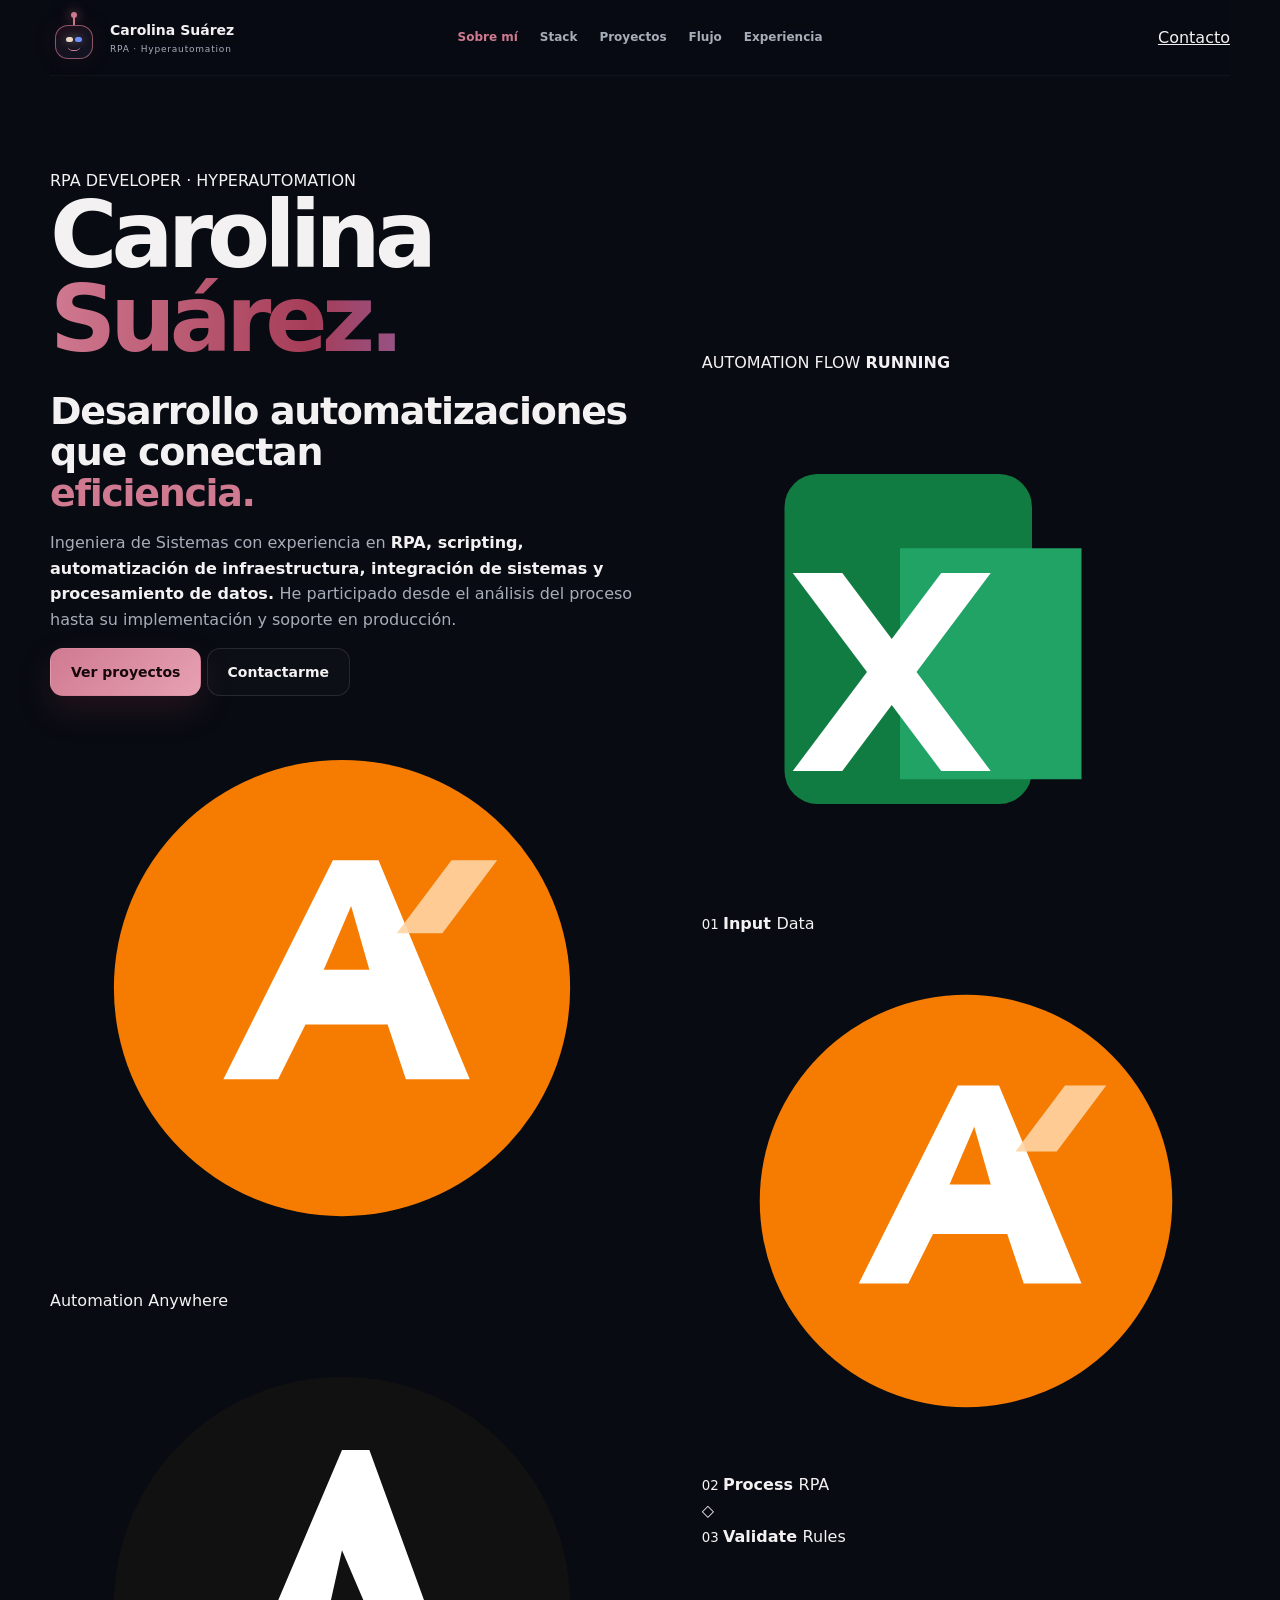
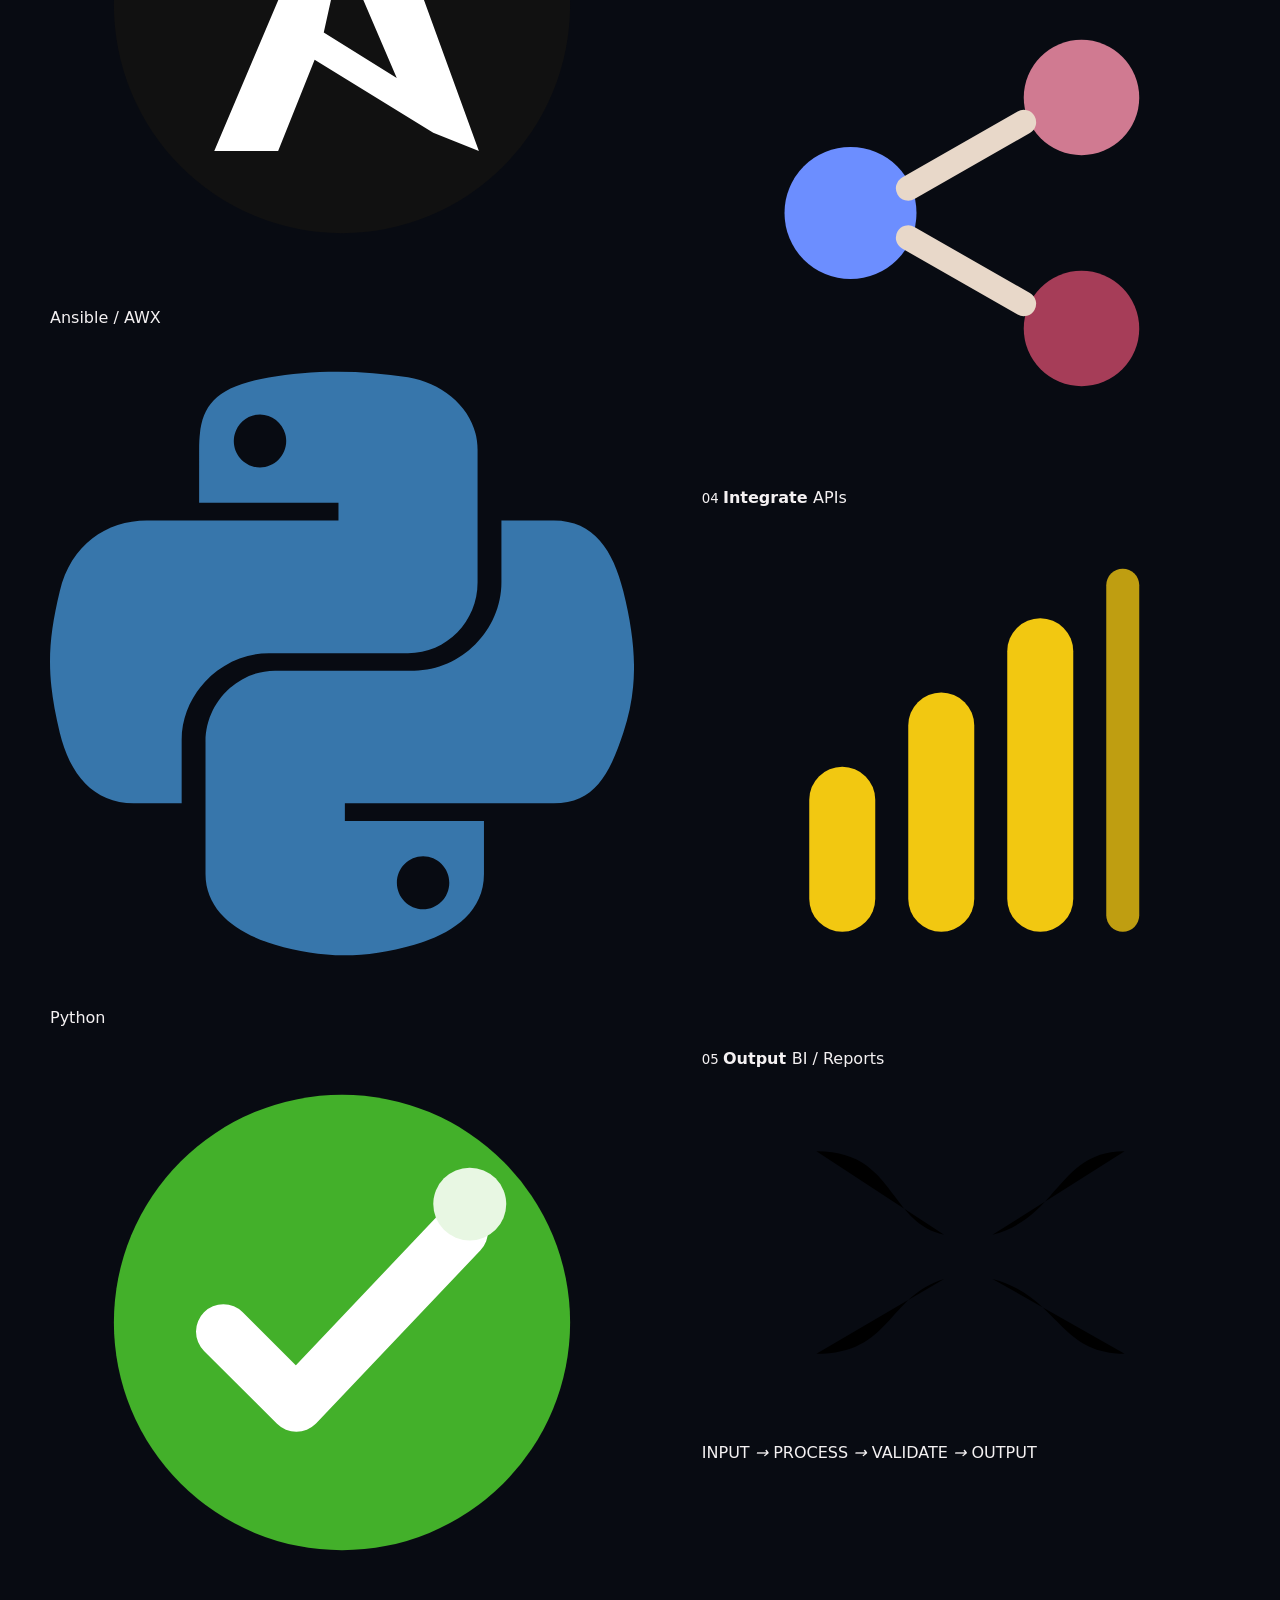
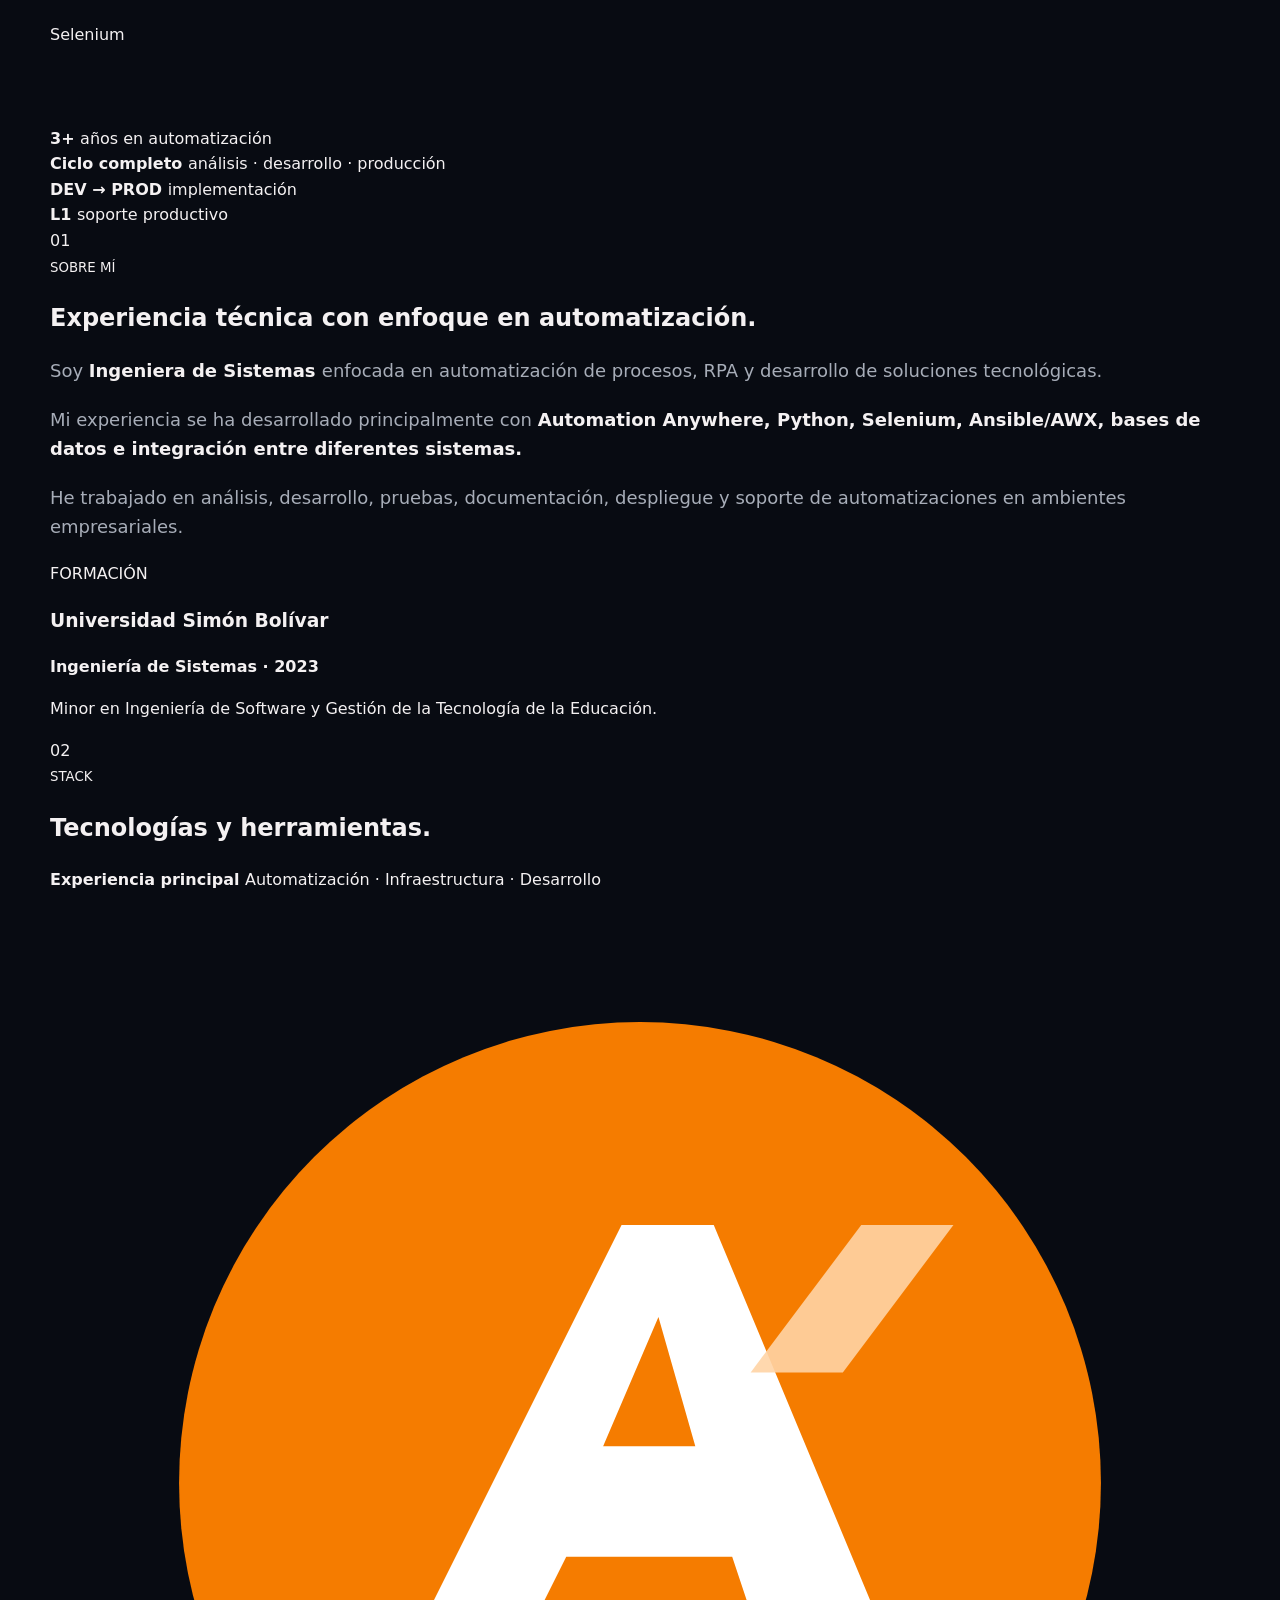
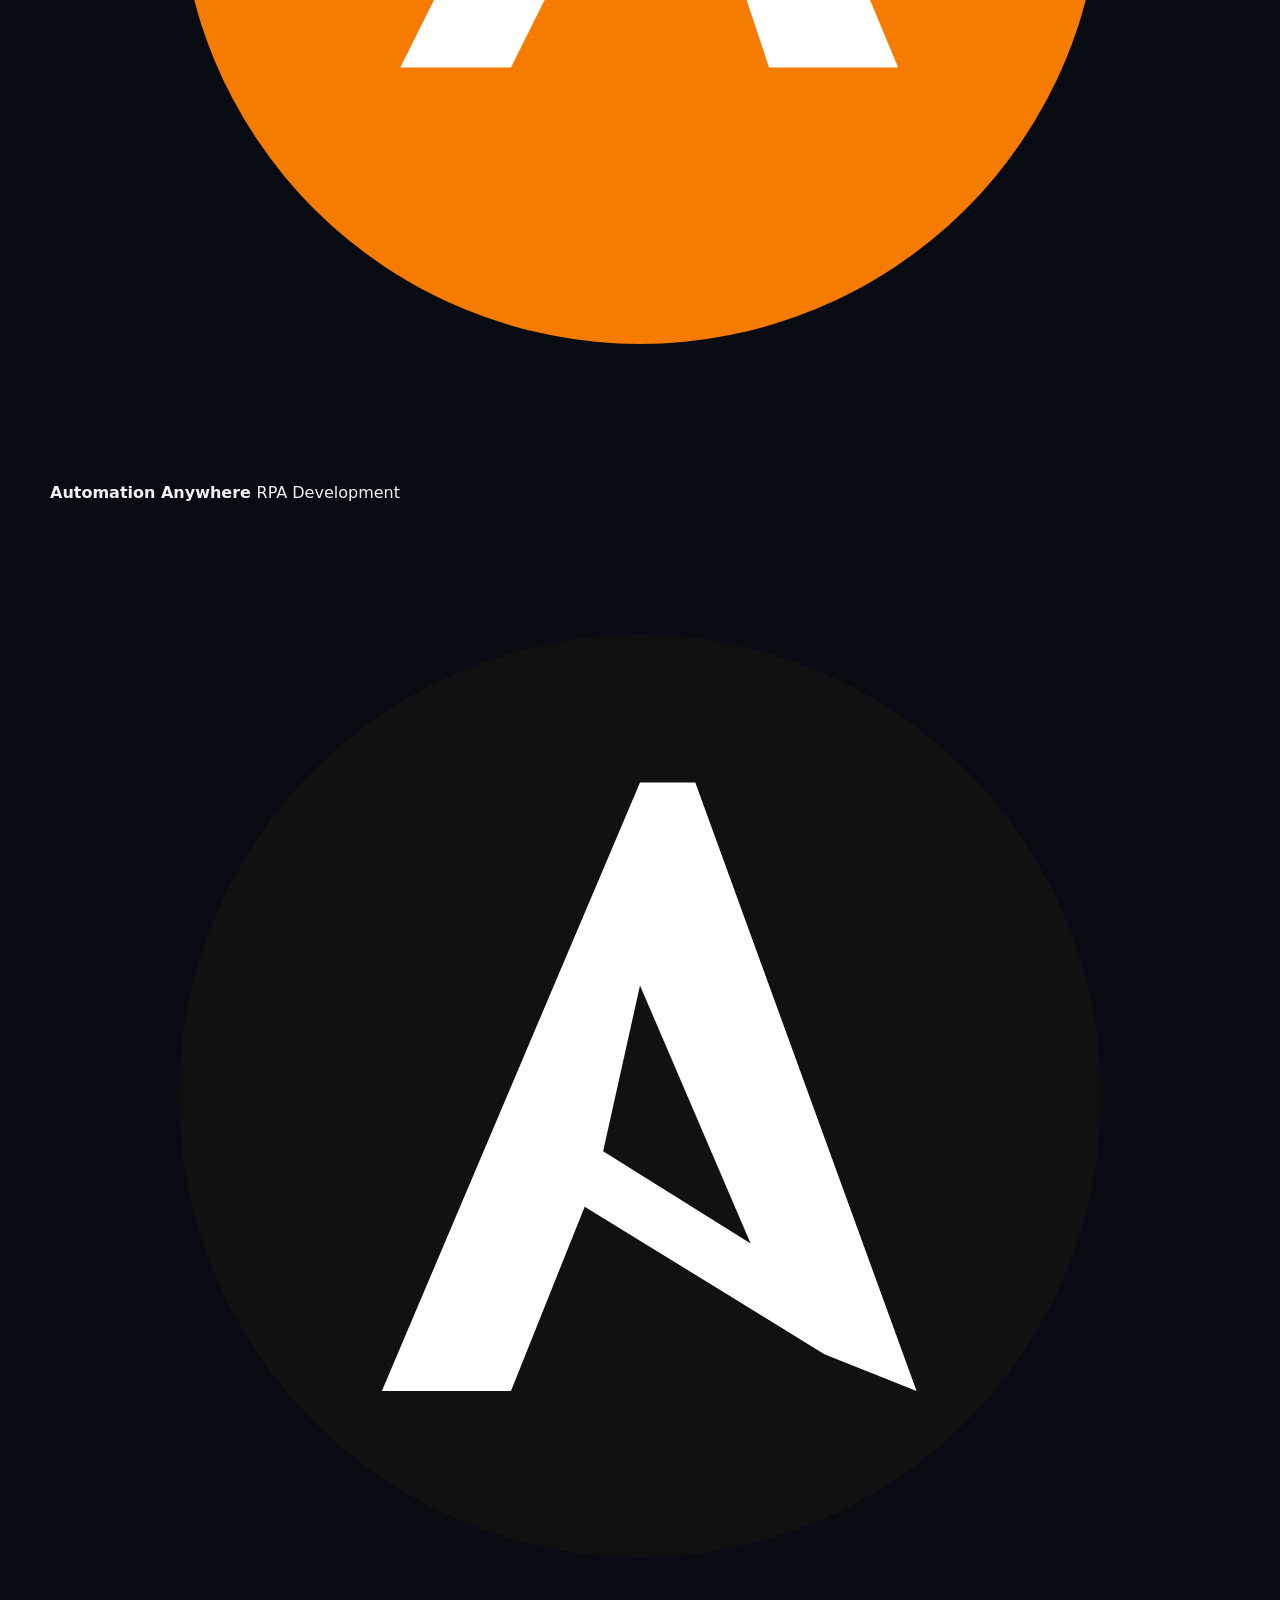
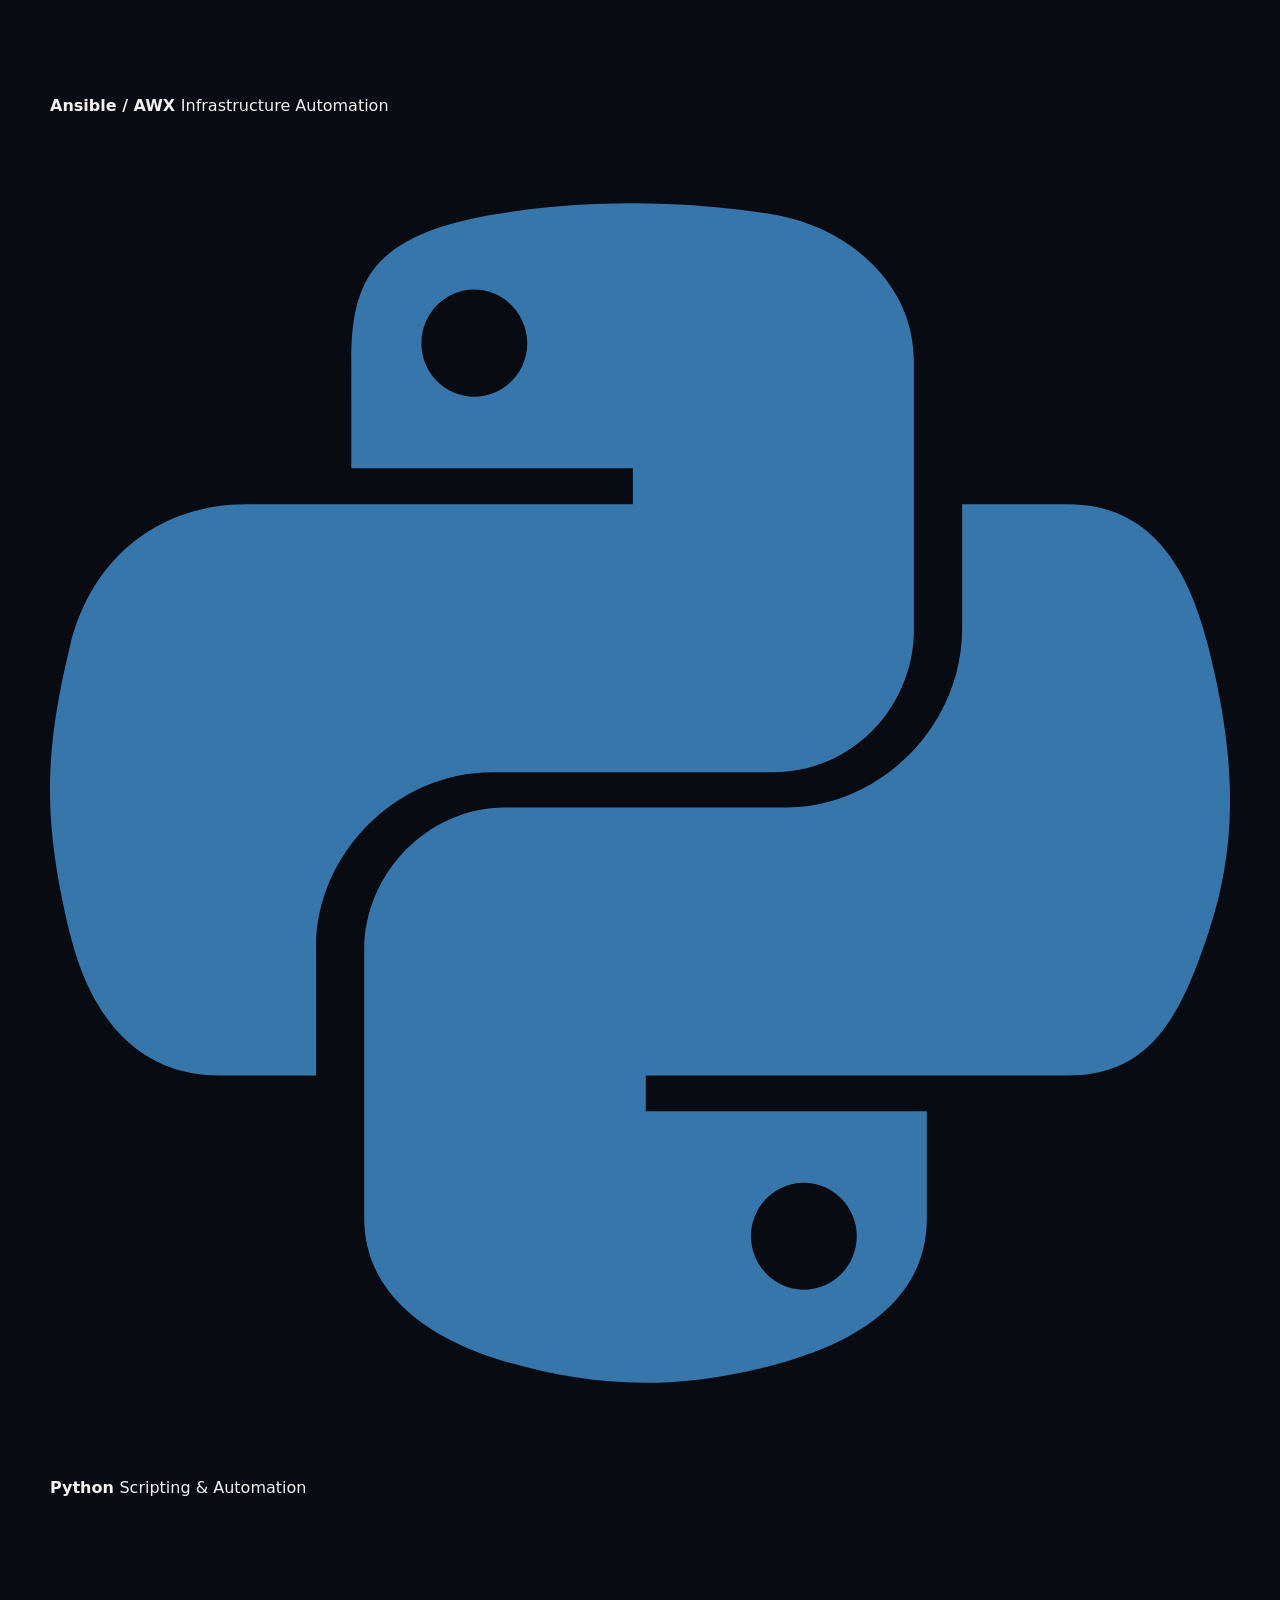
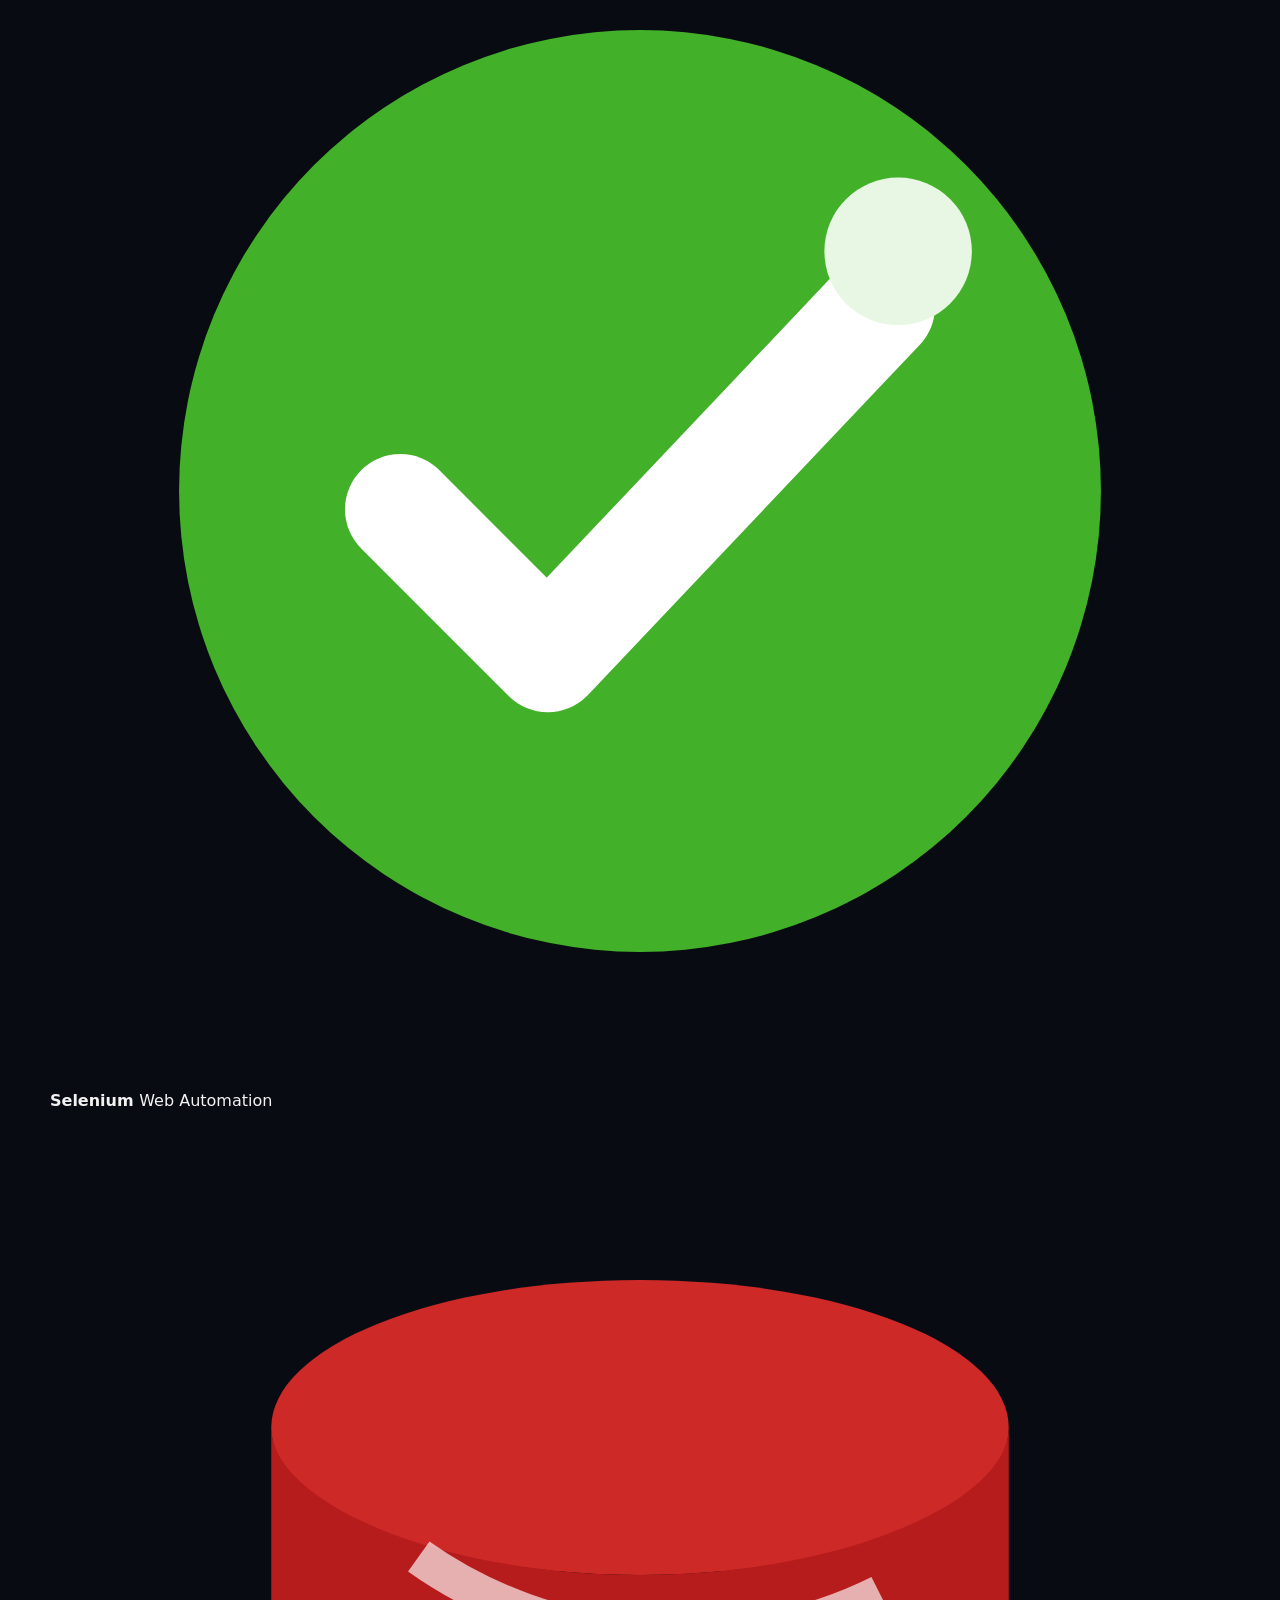
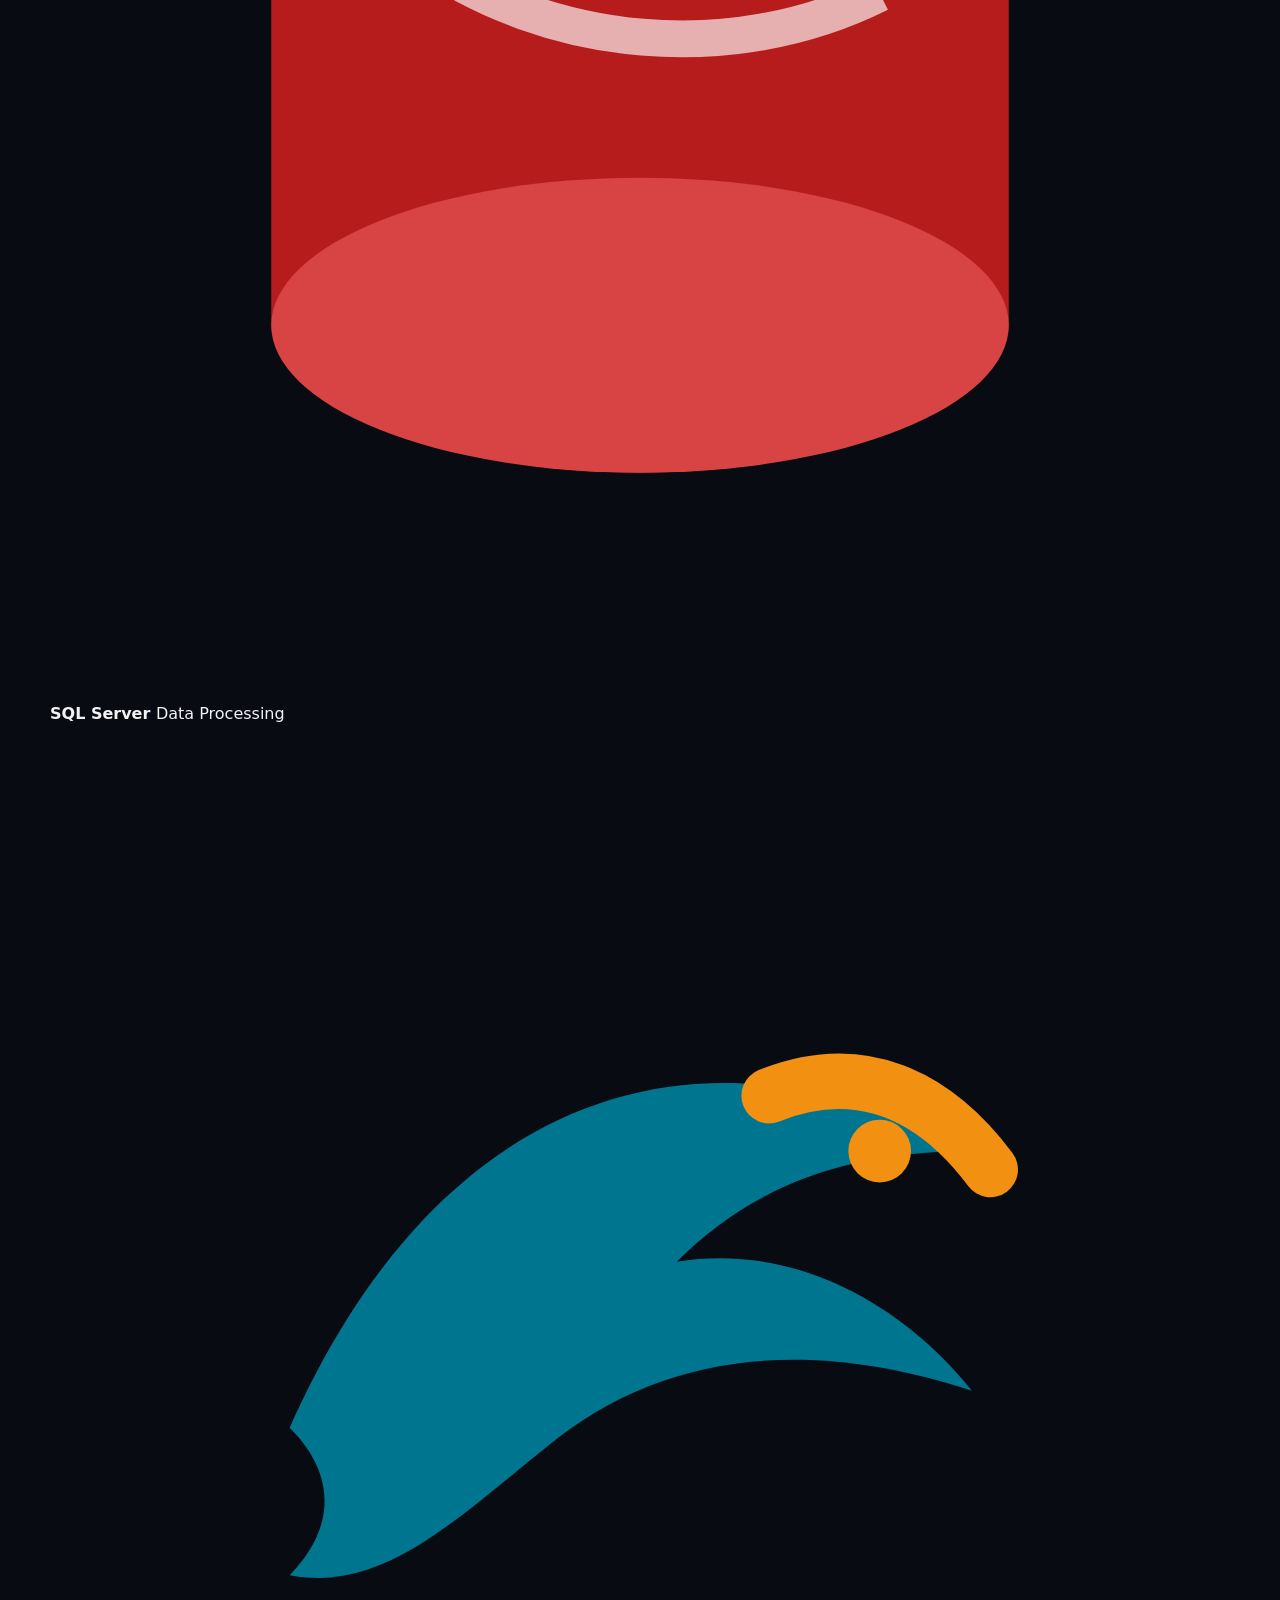
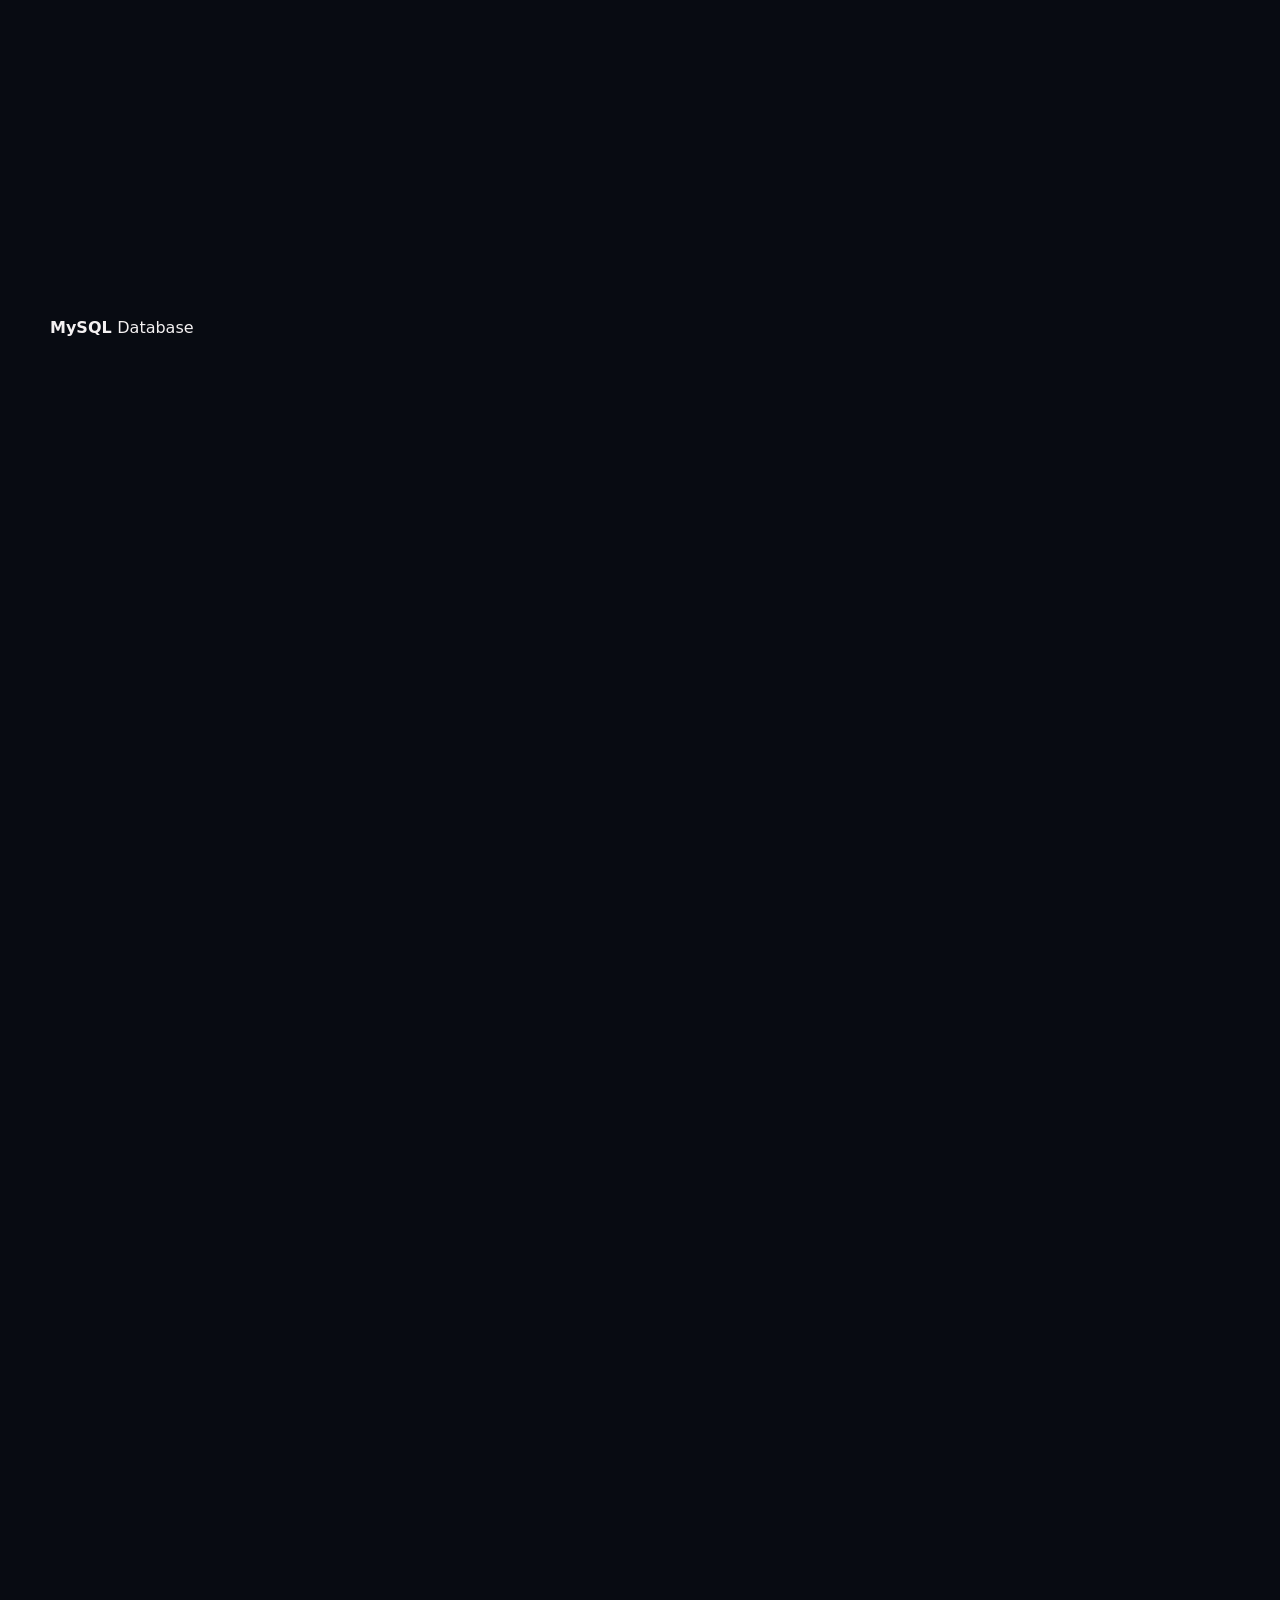
==== commit 3809eede: "Update index.html" ====
--- a/index.html
+++ b/index.html
@@ -2,924 +2,1999 @@
 <html lang="es">
 <head>
   <meta charset="utf-8">
-  <meta name="viewport" content="width=device-width, initial-scale=1">
-  <meta name="description" content="Portafolio profesional de Carolina Suarez, Ingeniera de Sistemas con experiencia en RPA, Hyperautomation, Automation Anywhere, Ansible/AWX, Python y automatización de procesos.">
-  <meta name="theme-color" content="#080B12">
-  <title>Carolina Suarez | RPA & Hyperautomation</title>
-
-  <link rel="icon" type="image/svg+xml" href="favicon.svg">
-  <link rel="alternate icon" href="favicon.ico">
-  <link rel="apple-touch-icon" href="apple-touch-icon.png">
-  <link rel="stylesheet" href="styles.css">
+
+  <meta
+    name="viewport"
+    content="width=device-width, initial-scale=1"
+  >
+
+  <meta
+    name="description"
+    content="Portafolio profesional de Carolina Suárez, Ingeniera de Sistemas con experiencia en RPA, Hyperautomation, Automation Anywhere, Ansible/AWX, Python y automatización de procesos."
+  >
+
+  <meta
+    name="theme-color"
+    content="#0b0a0d"
+  >
+
+  <title>
+    Carolina Suárez | RPA & Hyperautomation
+  </title>
+
+  <link
+    rel="icon"
+    type="image/svg+xml"
+    href="favicon.svg"
+  >
+
+  <link
+    rel="alternate icon"
+    href="favicon.ico"
+  >
+
+  <link
+    rel="apple-touch-icon"
+    href="apple-touch-icon.png"
+  >
+
+  <link
+    rel="stylesheet"
+    href="styles.css"
+  >
 </head>
 
 <body>
-  <div class="page-progress" id="pageProgress"></div>
-
-  <div class="loader" id="loader" aria-hidden="true">
-    <div class="loader-bot mini-bot" aria-hidden="true">
-      <span class="bot-antenna"></span>
-      <div class="bot-head">
-        <i></i>
-        <i></i>
-        <b></b>
-      </div>
-    </div>
-
-    <p>CAROLINA SUAREZ</p>
-    <div class="loader-track"><span></span></div>
-    <small>INITIALIZING AUTOMATION PORTFOLIO</small>
-  </div>
-
-  <div class="background-grid"></div>
-  <div class="background-glow glow-one"></div>
-  <div class="background-glow glow-two"></div>
 
   <header class="header">
-    <a href="#inicio" class="brand" aria-label="Ir al inicio">
-      <div class="brand-bot mini-bot" aria-hidden="true">
+
+    <a
+      href="#inicio"
+      class="brand"
+      aria-label="Ir al inicio"
+    >
+
+      <div
+        class="brand-bot mini-bot"
+        aria-hidden="true"
+      >
+
         <span class="bot-antenna"></span>
+
         <div class="bot-head">
           <i></i>
           <i></i>
           <b></b>
         </div>
+
       </div>
 
       <div class="brand-copy">
-        <strong>Carolina Suarez</strong>
-        <small>RPA · Hyperautomation · Engineering</small>
+
+        <strong>
+          Carolina Suárez
+        </strong>
+
+        <small>
+          RPA · Hyperautomation
+        </small>
+
       </div>
+
     </a>
 
-    <nav class="nav" aria-label="Navegación principal">
-      <a href="#sobre-mi">Sobre mí</a>
-      <a href="#stack">Stack</a>
-      <a href="#proyectos">Proyectos</a>
-      <a href="#flujo">Flujo</a>
-      <a href="#experiencia">Experiencia</a>
-      <a href="#contacto">Contacto</a>
+
+    <nav
+      class="nav"
+      aria-label="Navegación principal"
+    >
+
+      <a href="#sobre-mi">
+        Sobre mí
+      </a>
+
+      <a href="#stack">
+        Stack
+      </a>
+
+      <a href="#proyectos">
+        Proyectos
+      </a>
+
+      <a href="#flujo">
+        Flujo
+      </a>
+
+      <a href="#experiencia">
+        Experiencia
+      </a>
+
     </nav>
 
+
     <div class="header-actions">
-      <a class="header-cta" href="#contacto">Contacto</a>
+
+      <a
+        class="header-contact"
+        href="#contacto"
+      >
+        Contacto
+      </a>
 
       <button
         class="menu-button"
         id="menuButton"
+        type="button"
         aria-label="Abrir menú"
         aria-expanded="false"
       >
+
         <span></span>
         <span></span>
+
       </button>
+
     </div>
+
   </header>
 
-  <div class="mobile-menu" id="mobileMenu" aria-hidden="true">
+
+  <div
+    class="mobile-menu"
+    id="mobileMenu"
+    aria-hidden="true"
+  >
+
     <nav>
-      <a href="#sobre-mi"><span>01</span> Sobre mí</a>
-      <a href="#stack"><span>02</span> Stack</a>
-      <a href="#proyectos"><span>03</span> Proyectos</a>
-      <a href="#flujo"><span>04</span> Flujo</a>
-      <a href="#experiencia"><span>05</span> Experiencia</a>
-      <a href="#contacto"><span>06</span> Contacto</a>
+
+      <a href="#sobre-mi">
+        Sobre mí
+      </a>
+
+      <a href="#stack">
+        Stack
+      </a>
+
+      <a href="#proyectos">
+        Proyectos
+      </a>
+
+      <a href="#flujo">
+        Flujo
+      </a>
+
+      <a href="#experiencia">
+        Experiencia
+      </a>
+
+      <a href="#contacto">
+        Contacto
+      </a>
+
     </nav>
 
-    <p>RPA Developer · Hyperautomation</p>
   </div>
 
+
+
   <main>
 
-    <section class="hero container" id="inicio">
+
+    <!-- =========================
+         HERO
+    ========================== -->
+
+    <section
+      class="hero container"
+      id="inicio"
+    >
+
       <div class="hero-copy reveal">
-        <div class="availability">
-          <span></span>
-          RPA Developer · Hyperautomation
-        </div>
-
-        <p class="eyebrow">HELLO, I'M</p>
+
+        <span class="hero-label">
+          RPA DEVELOPER · HYPERAUTOMATION
+        </span>
+
 
         <h1>
+
           Carolina
-          <span>Suarez.</span>
+
+          <span>
+            Suárez.
+          </span>
+
         </h1>
 
-        <div class="hero-role">
-          Convierto procesos manuales en
-          <strong id="dynamicWord">automatización.</strong>
-        </div>
+
+        <p class="hero-role">
+
+          Desarrollo automatizaciones que conectan
+
+          <strong id="dynamicWord">
+            procesos.
+          </strong>
+
+        </p>
+
 
         <p class="hero-description">
+
           Ingeniera de Sistemas con experiencia en
-          <b>RPA, scripting, automatización de infraestructura, integración de sistemas y procesamiento de datos.</b>
-          Desarrollo soluciones desde el análisis del proceso hasta producción y soporte.
+
+          <b>
+            RPA, scripting, automatización de infraestructura,
+            integración de sistemas y procesamiento de datos.
+          </b>
+
+          He participado desde el análisis del proceso hasta
+          su implementación y soporte en producción.
+
         </p>
 
-        <div class="hero-buttons">
-          <a href="#proyectos" class="button button-primary">
+
+        <div class="hero-actions">
+
+          <a
+            href="#proyectos"
+            class="button button-primary"
+          >
             Ver proyectos
-            <span>↓</span>
           </a>
 
-          <a href="#contacto" class="button button-secondary">
-            Perfil profesional
+
+          <a
+            href="#contacto"
+            class="button button-secondary"
+          >
+            Contactarme
           </a>
-        </div>
-
-        <div class="hero-tech">
-          <div class="tech-chip">
-            <img src="assets/icons/automation-anywhere.svg" alt="Automation Anywhere">
-            <span>Automation Anywhere</span>
-          </div>
-
-          <div class="tech-chip">
-            <img src="assets/icons/ansible.svg" alt="Ansible">
-            <span>Ansible / AWX</span>
-          </div>
-
-          <div class="tech-chip">
-            <img src="assets/icons/python.svg" alt="Python">
-            <span>Python</span>
-          </div>
-
-          <div class="tech-chip">
-            <img src="assets/icons/selenium.svg" alt="Selenium">
-            <span>Selenium</span>
-          </div>
-
-          <div class="tech-chip">
-            <img src="assets/icons/sqlserver.svg" alt="SQL Server">
-            <span>SQL</span>
-          </div>
-        </div>
+
+        </div>
+
+
+        <div class="hero-stack">
+
+          <div>
+            <img
+              src="assets/icons/automation-anywhere.svg"
+              alt="Automation Anywhere"
+            >
+
+            <span>
+              Automation Anywhere
+            </span>
+          </div>
+
+
+          <div>
+            <img
+              src="assets/icons/ansible.svg"
+              alt="Ansible"
+            >
+
+            <span>
+              Ansible / AWX
+            </span>
+          </div>
+
+
+          <div>
+            <img
+              src="assets/icons/python.svg"
+              alt="Python"
+            >
+
+            <span>
+              Python
+            </span>
+          </div>
+
+
+          <div>
+            <img
+              src="assets/icons/selenium.svg"
+              alt="Selenium"
+            >
+
+            <span>
+              Selenium
+            </span>
+          </div>
+
+        </div>
+
       </div>
 
-      <div class="automation-scene reveal" id="automationScene">
-        <div class="scene-label">
-          <span>AUTOMATION WORKFLOW</span>
-          <b><i></i> RUNNING</b>
-        </div>
-
-        <div class="workflow-stage">
-          <span class="workflow-orbit orbit-one"></span>
-          <span class="workflow-orbit orbit-two"></span>
+
+
+      <!-- AUTOMATION VISUAL -->
+
+      <div
+        class="automation-panel reveal"
+        id="automationPanel"
+      >
+
+        <div class="panel-head">
+
+          <span>
+            AUTOMATION FLOW
+          </span>
+
+          <strong>
+            <i></i>
+            RUNNING
+          </strong>
+
+        </div>
+
+
+        <div class="automation-stage">
+
+
+          <!-- INPUT -->
+
+          <div
+            class="flow-node flow-input"
+            data-flow="0"
+          >
+
+            <img
+              src="assets/icons/excel.svg"
+              alt="Excel"
+            >
+
+            <div>
+
+              <small>
+                01
+              </small>
+
+              <strong>
+                Input
+              </strong>
+
+              <span>
+                Data
+              </span>
+
+            </div>
+
+          </div>
+
+
+
+          <!-- PROCESS -->
+
+          <div
+            class="flow-node flow-process"
+            data-flow="1"
+          >
+
+            <img
+              src="assets/icons/automation-anywhere.svg"
+              alt="Automation Anywhere"
+            >
+
+            <div>
+
+              <small>
+                02
+              </small>
+
+              <strong>
+                Process
+              </strong>
+
+              <span>
+                RPA
+              </span>
+
+            </div>
+
+          </div>
+
+
+
+          <!-- BOT -->
+
+          <div
+            class="main-bot"
+            aria-hidden="true"
+          >
+
+            <span class="main-antenna"></span>
+            <span class="main-antenna-dot"></span>
+
+            <div class="main-head">
+
+              <i></i>
+              <i></i>
+
+              <b></b>
+
+            </div>
+
+
+            <div class="main-body">
+
+              <span></span>
+              <span></span>
+              <span></span>
+
+            </div>
+
+          </div>
+
+
+
+          <!-- VALIDATE -->
+
+          <div
+            class="flow-node flow-validate"
+            data-flow="2"
+          >
+
+            <div class="diamond">
+              ◇
+            </div>
+
+            <div>
+
+              <small>
+                03
+              </small>
+
+              <strong>
+                Validate
+              </strong>
+
+              <span>
+                Rules
+              </span>
+
+            </div>
+
+          </div>
+
+
+
+          <!-- INTEGRATE -->
+
+          <div
+            class="flow-node flow-integrate"
+            data-flow="3"
+          >
+
+            <img
+              src="assets/icons/api.svg"
+              alt="REST API"
+            >
+
+            <div>
+
+              <small>
+                04
+              </small>
+
+              <strong>
+                Integrate
+              </strong>
+
+              <span>
+                APIs
+              </span>
+
+            </div>
+
+          </div>
+
+
+
+          <!-- OUTPUT -->
+
+          <div
+            class="flow-node flow-output"
+            data-flow="4"
+          >
+
+            <img
+              src="assets/icons/powerbi.svg"
+              alt="Power BI"
+            >
+
+            <div>
+
+              <small>
+                05
+              </small>
+
+              <strong>
+                Output
+              </strong>
+
+              <span>
+                BI / Reports
+              </span>
+
+            </div>
+
+          </div>
+
+
+
+          <!-- CONNECTIONS -->
 
           <svg
-            class="workflow-lines"
-            viewBox="0 0 600 500"
+            class="flow-connections"
+            viewBox="0 0 600 410"
             preserveAspectRatio="none"
             aria-hidden="true"
           >
-            <path class="workflow-path path-1" d="M115 115 C205 115 205 185 265 205"></path>
-            <path class="workflow-path path-2" d="M115 385 C205 385 205 310 265 285"></path>
-            <path class="workflow-path path-3" d="M340 205 C410 180 410 115 495 115"></path>
-            <path class="workflow-path path-4" d="M350 250 C430 250 430 250 505 250"></path>
-            <path class="workflow-path path-5" d="M340 285 C410 310 410 385 495 385"></path>
+
+            <path
+              d="M130 90 C220 90 210 170 275 185"
+            />
+
+            <path
+              d="M130 320 C215 320 210 255 275 235"
+            />
+
+            <path
+              d="M330 185 C405 165 405 90 480 90"
+            />
+
+            <path
+              d="M345 210 C420 210 420 210 500 210"
+            />
+
+            <path
+              d="M330 235 C405 255 405 320 480 320"
+            />
+
           </svg>
 
-          <div class="workflow-node node-input" data-flow-step="0">
-            <span class="workflow-step-number">01</span>
-            <img src="assets/icons/excel.svg" alt="Excel">
+        </div>
+
+
+        <div class="panel-foot">
+
+          <span>
+            INPUT
+          </span>
+
+          <i>→</i>
+
+          <span>
+            PROCESS
+          </span>
+
+          <i>→</i>
+
+          <span>
+            VALIDATE
+          </span>
+
+          <i>→</i>
+
+          <span>
+            OUTPUT
+          </span>
+
+        </div>
+
+      </div>
+
+    </section>
+
+
+
+    <!-- =========================
+         SUMMARY
+    ========================== -->
+
+    <section class="summary container reveal">
+
+      <article>
+
+        <strong>
+          3+
+        </strong>
+
+        <span>
+          años en automatización
+        </span>
+
+      </article>
+
+
+      <article>
+
+        <strong>
+          Ciclo completo
+        </strong>
+
+        <span>
+          análisis · desarrollo · producción
+        </span>
+
+      </article>
+
+
+      <article>
+
+        <strong>
+          DEV → PROD
+        </strong>
+
+        <span>
+          implementación
+        </span>
+
+      </article>
+
+
+      <article>
+
+        <strong>
+          L1
+        </strong>
+
+        <span>
+          soporte productivo
+        </span>
+
+      </article>
+
+    </section>
+
+
+
+    <!-- =========================
+         SOBRE MÍ
+    ========================== -->
+
+    <section
+      class="section container"
+      id="sobre-mi"
+    >
+
+      <div class="section-title reveal">
+
+        <span>
+          01
+        </span>
+
+        <div>
+
+          <small>
+            SOBRE MÍ
+          </small>
+
+          <h2>
+            Experiencia técnica con enfoque en automatización.
+          </h2>
+
+        </div>
+
+      </div>
+
+
+      <div class="about-layout">
+
+        <div class="about-copy reveal">
+
+          <p>
+
+            Soy
+
+            <strong>
+              Ingeniera de Sistemas
+            </strong>
+
+            enfocada en automatización de procesos,
+            RPA y desarrollo de soluciones tecnológicas.
+
+          </p>
+
+
+          <p>
+
+            Mi experiencia se ha desarrollado principalmente con
+
+            <strong>
+              Automation Anywhere, Python, Selenium,
+              Ansible/AWX, bases de datos e integración
+              entre diferentes sistemas.
+            </strong>
+
+          </p>
+
+
+          <p>
+
+            He trabajado en análisis, desarrollo, pruebas,
+            documentación, despliegue y soporte de
+            automatizaciones en ambientes empresariales.
+
+          </p>
+
+        </div>
+
+
+
+        <div class="education reveal">
+
+          <span class="education-label">
+            FORMACIÓN
+          </span>
+
+          <h3>
+            Universidad Simón Bolívar
+          </h3>
+
+          <strong>
+            Ingeniería de Sistemas · 2023
+          </strong>
+
+          <p>
+            Minor en Ingeniería de Software y Gestión de
+            la Tecnología de la Educación.
+          </p>
+
+        </div>
+
+      </div>
+
+    </section>
+
+
+
+    <!-- =========================
+         STACK
+    ========================== -->
+
+    <section
+      class="section container"
+      id="stack"
+    >
+
+      <div class="section-title reveal">
+
+        <span>
+          02
+        </span>
+
+        <div>
+
+          <small>
+            STACK
+          </small>
+
+          <h2>
+            Tecnologías y herramientas.
+          </h2>
+
+        </div>
+
+      </div>
+
+
+
+      <div class="stack-block reveal">
+
+        <div class="stack-block-title">
+
+          <strong>
+            Experiencia principal
+          </strong>
+
+          <span>
+            Automatización · Infraestructura · Desarrollo
+          </span>
+
+        </div>
+
+
+        <div class="core-stack">
+
+
+          <article>
+
+            <img
+              src="assets/icons/automation-anywhere.svg"
+              alt="Automation Anywhere"
+            >
 
             <div>
-              <strong>Input</strong>
-              <small>Excel · Data</small>
+
+              <strong>
+                Automation Anywhere
+              </strong>
+
+              <span>
+                RPA Development
+              </span>
+
             </div>
-          </div>
-
-          <div class="workflow-node node-process" data-flow-step="1">
-            <span class="workflow-step-number">02</span>
-            <img src="assets/icons/automation-anywhere.svg" alt="Automation Anywhere">
+
+          </article>
+
+
+          <article>
+
+            <img
+              src="assets/icons/ansible.svg"
+              alt="Ansible"
+            >
 
             <div>
-              <strong>Process</strong>
-              <small>RPA · Commands</small>
+
+              <strong>
+                Ansible / AWX
+              </strong>
+
+              <span>
+                Infrastructure Automation
+              </span>
+
             </div>
-          </div>
-
-          <div class="hero-bot workflow-bot" aria-label="Bot de automatización ejecutando un flujo">
-            <span class="hero-antenna"></span>
-            <span class="hero-antenna-dot"></span>
-
-            <div class="hero-bot-head">
-              <i></i>
-              <i></i>
-              <em></em>
-              <span class="cheek cheek-left"></span>
-              <span class="cheek cheek-right"></span>
+
+          </article>
+
+
+          <article>
+
+            <img
+              src="assets/icons/python.svg"
+              alt="Python"
+            >
+
+            <div>
+
+              <strong>
+                Python
+              </strong>
+
+              <span>
+                Scripting & Automation
+              </span>
+
             </div>
 
-            <div class="hero-bot-neck"></div>
-
-            <div class="hero-bot-body">
-              <span></span>
-              <span></span>
-              <span></span>
+          </article>
+
+
+          <article>
+
+            <img
+              src="assets/icons/selenium.svg"
+              alt="Selenium"
+            >
+
+            <div>
+
+              <strong>
+                Selenium
+              </strong>
+
+              <span>
+                Web Automation
+              </span>
+
             </div>
 
-            <div class="bot-execution-status">
-              <span></span>
-              EXECUTING
+          </article>
+
+
+          <article>
+
+            <img
+              src="assets/icons/sqlserver.svg"
+              alt="SQL Server"
+            >
+
+            <div>
+
+              <strong>
+                SQL Server
+              </strong>
+
+              <span>
+                Data Processing
+              </span>
+
             </div>
-          </div>
-
-          <div class="workflow-node node-validate" data-flow-step="2">
-            <span class="workflow-step-number">03</span>
-
-            <div class="decision-symbol">◇</div>
+
+          </article>
+
+
+          <article>
+
+            <img
+              src="assets/icons/mysql.svg"
+              alt="MySQL"
+            >
 
             <div>
-              <strong>Validate</strong>
-              <small>Rules · Conditions</small>
+
+              <strong>
+                MySQL
+              </strong>
+
+              <span>
+                Database
+              </span>
+
             </div>
-          </div>
-
-          <div class="workflow-node node-integrate" data-flow-step="3">
-            <span class="workflow-step-number">04</span>
-            <img src="assets/icons/api.svg" alt="REST API">
+
+          </article>
+
+        </div>
+
+      </div>
+
+
+
+      <div class="stack-block reveal">
+
+        <div class="stack-block-title">
+
+          <strong>
+            Enterprise & Integration
+          </strong>
+
+          <span>
+            Datos · BI · Operación
+          </span>
+
+        </div>
+
+
+        <div class="tools-grid">
+
+          <div>
+            <img
+              src="assets/icons/excel.svg"
+              alt="Excel"
+            >
+
+            <span>
+              Excel
+            </span>
+          </div>
+
+
+          <div>
+            <img
+              src="assets/icons/powerbi.svg"
+              alt="Power BI"
+            >
+
+            <span>
+              Power BI
+            </span>
+          </div>
+
+
+          <div>
+            <img
+              src="assets/icons/sharepoint.svg"
+              alt="SharePoint"
+            >
+
+            <span>
+              SharePoint
+            </span>
+          </div>
+
+
+          <div>
+            <img
+              src="assets/icons/sap.svg"
+              alt="SAP"
+            >
+
+            <span>
+              SAP
+            </span>
+          </div>
+
+
+          <div>
+            <img
+              src="assets/icons/azure-devops.svg"
+              alt="Azure DevOps"
+            >
+
+            <span>
+              Azure DevOps
+            </span>
+          </div>
+
+
+          <div>
+            <img
+              src="assets/icons/git.svg"
+              alt="Git"
+            >
+
+            <span>
+              Git
+            </span>
+          </div>
+
+
+          <div>
+            <img
+              src="assets/icons/api.svg"
+              alt="REST APIs"
+            >
+
+            <span>
+              REST APIs
+            </span>
+          </div>
+
+
+          <div>
+            <img
+              src="assets/icons/json.svg"
+              alt="JSON"
+            >
+
+            <span>
+              JSON
+            </span>
+          </div>
+
+
+          <div>
+            <img
+              src="assets/icons/xml.svg"
+              alt="XML"
+            >
+
+            <span>
+              XML
+            </span>
+          </div>
+
+
+          <div>
+            <img
+              src="assets/icons/instana.svg"
+              alt="IBM Instana"
+            >
+
+            <span>
+              IBM Instana
+            </span>
+          </div>
+
+
+          <div>
+            <img
+              src="assets/icons/websphere.svg"
+              alt="IBM WebSphere"
+            >
+
+            <span>
+              IBM WebSphere
+            </span>
+          </div>
+
+
+          <div>
+            <img
+              src="assets/icons/control-desk.svg"
+              alt="Control Desk"
+            >
+
+            <span>
+              Control Desk
+            </span>
+          </div>
+
+
+          <div>
+            <img
+              src="assets/icons/vm.svg"
+              alt="VMs y RDP"
+            >
+
+            <span>
+              VMs / RDP
+            </span>
+          </div>
+
+
+          <div>
+            <img
+              src="assets/icons/word.svg"
+              alt="Word"
+            >
+
+            <span>
+              Word / PDF
+            </span>
+          </div>
+
+        </div>
+
+      </div>
+
+
+
+      <div class="stack-block reveal">
+
+        <div class="stack-block-title">
+
+          <strong>
+            Conocimientos complementarios
+          </strong>
+
+          <span>
+            Desarrollo de software
+          </span>
+
+        </div>
+
+
+        <div class="tools-grid compact-tools">
+
+          <div>
+            <img
+              src="assets/icons/java.svg"
+              alt="Java"
+            >
+
+            <span>
+              Java
+            </span>
+          </div>
+
+
+          <div>
+            <img
+              src="assets/icons/spring.svg"
+              alt="Spring Boot"
+            >
+
+            <span>
+              Spring Boot
+            </span>
+          </div>
+
+
+          <div>
+            <img
+              src="assets/icons/angular.svg"
+              alt="Angular"
+            >
+
+            <span>
+              Angular
+            </span>
+          </div>
+
+
+          <div>
+            <img
+              src="assets/icons/postgresql.svg"
+              alt="PostgreSQL"
+            >
+
+            <span>
+              PostgreSQL
+            </span>
+          </div>
+
+        </div>
+
+      </div>
+
+    </section>
+
+
+
+    <!-- =========================
+         PROJECTS
+    ========================== -->
+
+    <section
+      class="section container"
+      id="proyectos"
+    >
+
+      <div class="section-title reveal">
+
+        <span>
+          03
+        </span>
+
+        <div>
+
+          <small>
+            PROYECTOS
+          </small>
+
+          <h2>
+            Una selección de automatizaciones desarrolladas.
+          </h2>
+
+          <p>
+            Los casos están generalizados para proteger
+            información confidencial.
+          </p>
+
+        </div>
+
+      </div>
+
+
+
+      <!-- FEATURED -->
+
+      <article class="featured-project reveal">
+
+        <div class="featured-index">
+          01
+        </div>
+
+
+        <div class="featured-content">
+
+          <small>
+            AUTOMATIZACIÓN HÍBRIDA
+          </small>
+
+          <h3>
+            Capacidad de infraestructura
+          </h3>
+
+
+          <p>
+            Solución que combina automatización de
+            infraestructura y RPA para recopilar,
+            transformar y consolidar métricas de capacidad.
+          </p>
+
+
+          <div class="featured-flow">
 
             <div>
-              <strong>Integrate</strong>
-              <small>APIs · Systems</small>
+
+              <img
+                src="assets/icons/ansible.svg"
+                alt="Ansible"
+              >
+
+              <span>
+                Ansible / AWX
+              </span>
+
             </div>
-          </div>
-
-          <div class="workflow-node node-output" data-flow-step="4">
-            <span class="workflow-step-number">05</span>
-            <img src="assets/icons/powerbi.svg" alt="Power BI">
+
+            <i>
+              →
+            </i>
+
 
             <div>
-              <strong>Output</strong>
-              <small>BI · Reports</small>
+
+              <img
+                src="assets/icons/json.svg"
+                alt="JSON"
+              >
+
+              <span>
+                JSON
+              </span>
+
             </div>
-          </div>
-
-          <span class="data-pulse pulse-one"></span>
-          <span class="data-pulse pulse-two"></span>
-          <span class="data-pulse pulse-three"></span>
-        </div>
-
-        <div class="scene-foot workflow-foot">
-          <span>INPUT</span>
-          <i>→</i>
-          <span>PROCESS</span>
-          <i>→</i>
-          <span>VALIDATE</span>
-          <i>→</i>
-          <span>INTEGRATE</span>
-          <i>→</i>
-          <span>OUTPUT</span>
-        </div>
+
+            <i>
+              →
+            </i>
+
+
+            <div>
+
+              <img
+                src="assets/icons/automation-anywhere.svg"
+                alt="Automation Anywhere"
+              >
+
+              <span>
+                Automation Anywhere
+              </span>
+
+            </div>
+
+            <i>
+              →
+            </i>
+
+
+            <div>
+
+              <img
+                src="assets/icons/powerbi.svg"
+                alt="Power BI"
+              >
+
+              <span>
+                Excel / Power BI
+              </span>
+
+            </div>
+
+          </div>
+
+
+          <button
+            class="project-toggle"
+            type="button"
+            aria-expanded="false"
+          >
+            Ver detalle
+            <span>+</span>
+          </button>
+
+
+          <div
+            class="project-detail"
+            hidden
+          >
+
+            <p>
+              La información se encuentra distribuida en
+              múltiples servidores. Ansible/AWX se utiliza
+              como capa técnica de extracción, mientras
+              Automation Anywhere ejecuta el procesamiento
+              orientado al negocio.
+            </p>
+
+            <strong>
+              Participación: desarrollo completo de ambas capas.
+            </strong>
+
+          </div>
+
+        </div>
+
+      </article>
+
+
+
+      <div class="project-list">
+
+
+        <article class="project-item reveal">
+
+          <span class="project-number">
+            02
+          </span>
+
+
+          <div class="project-info">
+
+            <small>
+              RPA · REPORTING
+            </small>
+
+            <h3>
+              Informe operativo mensual
+            </h3>
+
+            <p>
+              Consolidación automatizada de información
+              proveniente de dashboards, aplicaciones web
+              y archivos Excel.
+            </p>
+
+          </div>
+
+
+          <div class="project-mini-flow">
+
+            <span>
+              Power BI
+            </span>
+
+            <i>→</i>
+
+            <span>
+              Automation Anywhere
+            </span>
+
+            <i>→</i>
+
+            <span>
+              Word
+            </span>
+
+          </div>
+
+        </article>
+
+
+
+        <article class="project-item reveal">
+
+          <span class="project-number">
+            03
+          </span>
+
+
+          <div class="project-info">
+
+            <small>
+              MONITORING · RPA
+            </small>
+
+            <h3>
+              Reportes de monitoreo
+            </h3>
+
+            <p>
+              Automatización de navegación,
+              captura de evidencias y generación de reportes.
+            </p>
+
+          </div>
+
+
+          <div class="project-mini-flow">
+
+            <span>
+              Instana
+            </span>
+
+            <i>→</i>
+
+            <span>
+              Automation Anywhere
+            </span>
+
+            <i>→</i>
+
+            <span>
+              Word
+            </span>
+
+          </div>
+
+        </article>
+
+
+
+        <article class="project-item reveal">
+
+          <span class="project-number">
+            04
+          </span>
+
+
+          <div class="project-info">
+
+            <small>
+              INFRASTRUCTURE
+            </small>
+
+            <h3>
+              Mantenimiento WebSphere
+            </h3>
+
+            <p>
+              Validaciones, limpieza controlada,
+              gestión de procesos y recuperación
+              automatizada de servicios.
+            </p>
+
+          </div>
+
+
+          <div class="project-mini-flow">
+
+            <span>
+              Validate
+            </span>
+
+            <i>→</i>
+
+            <span>
+              Ansible
+            </span>
+
+            <i>→</i>
+
+            <span>
+              WebSphere
+            </span>
+
+          </div>
+
+        </article>
+
+
+
+        <article class="project-item reveal">
+
+          <span class="project-number">
+            05
+          </span>
+
+
+          <div class="project-info">
+
+            <small>
+              ANSIBLE
+            </small>
+
+            <h3>
+              Automatización multiperfil
+            </h3>
+
+            <p>
+              Evolución de un mantenimiento existente para
+              procesar dinámicamente múltiples perfiles.
+            </p>
+
+          </div>
+
+
+          <div class="project-mini-flow">
+
+            <span>
+              Profiles
+            </span>
+
+            <i>→</i>
+
+            <span>
+              Ansible
+            </span>
+
+            <i>→</i>
+
+            <span>
+              Logs
+            </span>
+
+          </div>
+
+        </article>
+
+
+
+        <article class="project-item reveal">
+
+          <span class="project-number">
+            06
+          </span>
+
+
+          <div class="project-info">
+
+            <small>
+              PYTHON · SELENIUM
+            </small>
+
+            <h3>
+              Database Automation Bot
+            </h3>
+
+            <p>
+              Automatización desarrollada durante mis
+              prácticas para ejecutar tareas relacionadas
+              con bases de datos y plataformas web.
+            </p>
+
+          </div>
+
+
+          <div class="project-mini-flow">
+
+            <span>
+              Python
+            </span>
+
+            <i>→</i>
+
+            <span>
+              Selenium
+            </span>
+
+            <i>→</i>
+
+            <span>
+              MySQL
+            </span>
+
+          </div>
+
+        </article>
+
       </div>
+
     </section>
 
-    <section class="metrics container reveal">
-      <article>
-        <strong>3+</strong>
-        <span>años en automatización</span>
-      </article>
-
-      <article class="metric-cycle">
-        <strong>Ciclo completo</strong>
-        <span>análisis → desarrollo → producción</span>
-      </article>
-
-      <article>
-        <strong>DEV → PROD</strong>
-        <span>implementación</span>
-      </article>
-
-      <article>
-        <strong>L1</strong>
-        <span>soporte productivo</span>
-      </article>
-    </section>
-
-    <section class="about container" id="sobre-mi">
-      <div class="section-head reveal">
-        <span>01</span>
+
+
+    <!-- =========================
+         FLOW
+    ========================== -->
+
+    <section
+      class="section container"
+      id="flujo"
+    >
+
+      <div class="section-title reveal">
+
+        <span>
+          04
+        </span>
 
         <div>
-          <small>SOBRE MÍ</small>
-          <h2>Automatización con visión integral.</h2>
-        </div>
+
+          <small>
+            CICLO DE AUTOMATIZACIÓN
+          </small>
+
+          <h2>
+            Del requerimiento a producción.
+          </h2>
+
+        </div>
+
       </div>
 
-      <div class="about-grid">
-        <div class="about-copy reveal">
-          <p>
-            Soy <strong>Ingeniera de Sistemas</strong> enfocada en automatización de procesos,
-            RPA y desarrollo de soluciones tecnológicas.
-          </p>
-
-          <p>
-            Mi experiencia principal está relacionada con
-            <strong>Automation Anywhere, Python, Selenium, Ansible/AWX, bases de datos e integración de sistemas.</strong>
-          </p>
-
-          <p>
-            He participado en el ciclo completo de automatización: levantamiento de requerimientos,
-            análisis, desarrollo, pruebas, documentación, despliegue y soporte.
-          </p>
-
-          <div class="education-card">
-            <div class="edu-icon" aria-hidden="true">⌁</div>
-
-            <div>
-              <small>FORMACIÓN ACADÉMICA</small>
-              <h3>Universidad Simón Bolívar</h3>
-              <strong>Ingeniería de Sistemas · 2023</strong>
-              <p>Minor en Ingeniería de Software y Gestión de la Tecnología de la Educación.</p>
-            </div>
-          </div>
-        </div>
-
-        <div class="about-values reveal">
-          <article>
-            <small>ESPECIALIDAD</small>
-            <strong>RPA & Hyperautomation</strong>
-            <p>Automatización de procesos integrando diferentes tecnologías.</p>
-          </article>
-
-          <article>
-            <small>ENFOQUE</small>
-            <strong>Técnico + funcional</strong>
-            <p>Entender el proceso, diseñar la solución y llevarla a producción.</p>
-          </article>
-
-          <article>
-            <small>OPERACIÓN</small>
-            <strong>DEV → PROD + Support</strong>
-            <p>Implementación, monitoreo, logs e incidentes productivos.</p>
-          </article>
-        </div>
-      </div>
-    </section>
-
-    <section class="stack-section container" id="stack">
-      <div class="section-head reveal">
-        <span>02</span>
-
-        <div>
-          <small>TECHNOLOGY STACK</small>
-          <h2>Herramientas que forman mi perfil.</h2>
-          <p>La automatización es mi especialidad principal, complementada con desarrollo, datos, BI e integración.</p>
-        </div>
-      </div>
-
-      <div class="stack-group reveal">
-        <div class="stack-label">
-          <b>CORE</b>
-          <span>Experiencia principal</span>
-        </div>
-
-        <div class="tech-grid">
-          <article class="tech-card">
-            <img src="assets/icons/automation-anywhere.svg" alt="Automation Anywhere">
-
-            <div>
-              <small>RPA</small>
-              <h3>Automation Anywhere</h3>
-              <p>Desarrollo, pruebas, despliegue y soporte de bots.</p>
-            </div>
-          </article>
-
-          <article class="tech-card">
-            <img src="assets/icons/ansible.svg" alt="Ansible">
-
-            <div>
-              <small>INFRASTRUCTURE</small>
-              <h3>Ansible / AWX</h3>
-              <p>Orquestación y automatización técnica.</p>
-            </div>
-          </article>
-
-          <article class="tech-card">
-            <img src="assets/icons/python.svg" alt="Python">
-
-            <div>
-              <small>DEVELOPMENT</small>
-              <h3>Python</h3>
-              <p>Scripting y automatización.</p>
-            </div>
-          </article>
-
-          <article class="tech-card">
-            <img src="assets/icons/selenium.svg" alt="Selenium">
-
-            <div>
-              <small>WEB AUTOMATION</small>
-              <h3>Selenium</h3>
-              <p>Automatización de aplicaciones web.</p>
-            </div>
-          </article>
-
-          <article class="tech-card">
-            <img src="assets/icons/sqlserver.svg" alt="SQL Server">
-
-            <div>
-              <small>DATA</small>
-              <h3>SQL Server</h3>
-              <p>Consultas, validación y procesamiento.</p>
-            </div>
-          </article>
-
-          <article class="tech-card">
-            <img src="assets/icons/mysql.svg" alt="MySQL">
-
-            <div>
-              <small>DATABASE</small>
-              <h3>MySQL</h3>
-              <p>Bases de datos relacionales.</p>
-            </div>
-          </article>
-        </div>
-      </div>
-
-      <div class="stack-group reveal">
-        <div class="stack-label blue">
-          <b>ENTERPRISE</b>
-          <span>Integraciones, datos y operación</span>
-        </div>
-
-        <div class="logo-grid">
-          <div class="logo-item">
-            <img src="assets/icons/excel.svg" alt="Excel">
-            <span>Excel</span>
-          </div>
-
-          <div class="logo-item">
-            <img src="assets/icons/powerbi.svg" alt="Power BI">
-            <span>Power BI</span>
-          </div>
-
-          <div class="logo-item">
-            <img src="assets/icons/sharepoint.svg" alt="SharePoint">
-            <span>SharePoint</span>
-          </div>
-
-          <div class="logo-item">
-            <img src="assets/icons/sap.svg" alt="SAP">
-            <span>SAP</span>
-          </div>
-
-          <div class="logo-item">
-            <img src="assets/icons/azure-devops.svg" alt="Azure DevOps">
-            <span>Azure DevOps</span>
-          </div>
-
-          <div class="logo-item">
-            <img src="assets/icons/git.svg" alt="Git">
-            <span>Git</span>
-          </div>
-
-          <div class="logo-item">
-            <img src="assets/icons/api.svg" alt="REST APIs">
-            <span>REST APIs</span>
-          </div>
-
-          <div class="logo-item">
-            <img src="assets/icons/json.svg" alt="JSON">
-            <span>JSON</span>
-          </div>
-
-          <div class="logo-item">
-            <img src="assets/icons/xml.svg" alt="XML">
-            <span>XML</span>
-          </div>
-
-          <div class="logo-item">
-            <img src="assets/icons/control-desk.svg" alt="Control Desk">
-            <span>Control Desk</span>
-          </div>
-
-          <div class="logo-item">
-            <img src="assets/icons/vm.svg" alt="VMs, RDP y Windows App">
-            <span>VMs / RDP / Windows App</span>
-          </div>
-
-          <div class="logo-item">
-            <img src="assets/icons/instana.svg" alt="IBM Instana">
-            <span>IBM Instana</span>
-          </div>
-
-          <div class="logo-item">
-            <img src="assets/icons/websphere.svg" alt="IBM WebSphere">
-            <span>IBM WebSphere</span>
-          </div>
-
-          <div class="logo-item multi-icon">
-            <span class="multi">
-              <img src="assets/icons/word.svg" alt="Word">
-              <img src="assets/icons/pdf.svg" alt="PDF">
-            </span>
-
-            <span>Word / PDF</span>
-          </div>
-        </div>
-      </div>
-
-      <div class="stack-group reveal">
-        <div class="stack-label purple">
-          <b>ADDITIONAL</b>
-          <span>Conocimientos complementarios</span>
-        </div>
-
-        <div class="logo-grid additional">
-          <div class="logo-item">
-            <img src="assets/icons/java.svg" alt="Java">
-            <span>Java</span>
-          </div>
-
-          <div class="logo-item">
-            <img src="assets/icons/spring.svg" alt="Spring Boot">
-            <span>Spring Boot</span>
-          </div>
-
-          <div class="logo-item">
-            <img src="assets/icons/angular.svg" alt="Angular">
-            <span>Angular</span>
-          </div>
-
-          <div class="logo-item">
-            <img src="assets/icons/postgresql.svg" alt="PostgreSQL">
-            <span>PostgreSQL</span>
-          </div>
-        </div>
-      </div>
-    </section>
-
-    <section class="projects container" id="proyectos">
-      <div class="section-head reveal">
-        <span>03</span>
-
-        <div>
-          <small>CASE STUDIES</small>
-          <h2>Automatizaciones que he desarrollado.</h2>
-          <p>Los proyectos están generalizados y anonimizados para proteger información confidencial.</p>
-        </div>
-      </div>
-
-      <article class="featured-project reveal tilt-card">
-        <div class="project-kicker">
-          <span>01 / FEATURED</span>
-          <b>HYBRID AUTOMATION</b>
-        </div>
-
-        <h3>Automatización híbrida de capacidad de infraestructura</h3>
-
-        <p>
-          Solución end-to-end que combina automatización de infraestructura con RPA
-          para recolectar, transformar, consolidar y actualizar métricas de capacidad.
-        </p>
-
-        <div class="architecture">
-          <div class="arch-card infra">
-            <img src="assets/icons/ansible.svg" alt="Ansible">
-
-            <div>
-              <small>INFRASTRUCTURE LAYER</small>
-              <strong>Ansible / AWX</strong>
-            </div>
-
-            <ul>
-              <li>Conectividad con servidores</li>
-              <li>Extracción de métricas</li>
-              <li>REST APIs</li>
-              <li>Normalización</li>
-            </ul>
-          </div>
-
-          <div class="arch-link">
-            <span></span>
-            <img src="assets/icons/json.svg" alt="JSON">
-            <span></span>
-          </div>
-
-          <div class="arch-card rpa">
-            <img src="assets/icons/automation-anywhere.svg" alt="Automation Anywhere">
-
-            <div>
-              <small>BUSINESS LAYER</small>
-              <strong>Automation Anywhere</strong>
-            </div>
-
-            <ul>
-              <li>Lectura de JSON</li>
-              <li>Procesamiento histórico</li>
-              <li>Excel</li>
-              <li>Power BI</li>
-            </ul>
-          </div>
-        </div>
-
-        <button class="case-toggle" type="button" aria-expanded="false">
-          Ver más del caso
-          <span>+</span>
-        </button>
-
-        <div class="case-detail" hidden>
-          <p>
-            La información requerida se encontraba distribuida en múltiples servidores.
-            La capa Ansible/AWX permite obtenerla sin depender del acceso manual individual,
-            mientras Automation Anywhere ejecuta el procesamiento orientado al negocio.
-          </p>
-
-          <strong>Participación: desarrollo completo de ambas capas.</strong>
-        </div>
-      </article>
-
-      <div class="projects-grid">
-        <article class="project-card reveal tilt-card">
-          <span class="pnum">02</span>
-          <small>RPA · REPORTING</small>
-
-          <h3>Informe operativo mensual</h3>
-
-          <p>
-            Recopilación automatizada de información desde dashboards,
-            aplicaciones web y Excel para consolidar un informe final.
-          </p>
-
-          <div class="project-flow">
-            <span>Power BI</span>
-            <i>→</i>
-            <span class="flow-accent">Automation Anywhere</span>
-            <i>→</i>
-            <span>Word</span>
-          </div>
-
-          <div class="project-icons">
-            <img src="assets/icons/automation-anywhere.svg" alt="Automation Anywhere">
-            <img src="assets/icons/powerbi.svg" alt="Power BI">
-            <img src="assets/icons/excel.svg" alt="Excel">
-            <img src="assets/icons/word.svg" alt="Word">
-          </div>
-        </article>
-
-        <article class="project-card reveal tilt-card">
-          <span class="pnum">03</span>
-          <small>MONITORING · RPA</small>
-
-          <h3>Reportes de monitoreo</h3>
-
-          <p>
-            Navegación de dashboards, captura de evidencias
-            e inserción automatizada en reportes periódicos.
-          </p>
-
-          <div class="project-flow">
-            <span>Instana</span>
-            <i>→</i>
-            <span class="flow-accent">Automation Anywhere</span>
-            <i>→</i>
-            <span>Word</span>
-          </div>
-
-          <div class="project-icons">
-            <img src="assets/icons/automation-anywhere.svg" alt="Automation Anywhere">
-            <img src="assets/icons/instana.svg" alt="IBM Instana">
-            <img src="assets/icons/word.svg" alt="Word">
-          </div>
-        </article>
-
-        <article class="project-card reveal tilt-card">
-          <span class="pnum">04</span>
-          <small>ANSIBLE · INFRASTRUCTURE</small>
-
-          <h3>Mantenimiento WebSphere</h3>
-
-          <p>
-            Validaciones, limpieza controlada, gestión de procesos
-            y recuperación automatizada de servicios.
-          </p>
-
-          <div class="project-flow purple-flow">
-            <span>Validate</span>
-            <i>→</i>
-            <span class="flow-accent">Ansible</span>
-            <i>→</i>
-            <span>WebSphere</span>
-          </div>
-
-          <div class="project-icons">
-            <img src="assets/icons/ansible.svg" alt="Ansible">
-            <img src="assets/icons/websphere.svg" alt="WebSphere">
-            <img src="assets/icons/windows.svg" alt="Windows">
-          </div>
-        </article>
-
-        <article class="project-card reveal tilt-card">
-          <span class="pnum">05</span>
-          <small>ANSIBLE · RESILIENCE</small>
-
-          <h3>Automatización multiperfil</h3>
-
-          <p>
-            Evolución de un mantenimiento para detectar y procesar
-            dinámicamente múltiples perfiles de aplicaciones.
-          </p>
-
-          <div class="project-flow purple-flow">
-            <span>Profiles</span>
-            <i>→</i>
-            <span class="flow-accent">Ansible</span>
-            <i>→</i>
-            <span>Logs</span>
-          </div>
-
-          <div class="project-icons">
-            <img src="assets/icons/ansible.svg" alt="Ansible">
-            <img src="assets/icons/websphere.svg" alt="WebSphere">
-          </div>
-        </article>
-
-        <article class="project-card reveal tilt-card">
-          <span class="pnum">06</span>
-          <small>PYTHON · SELENIUM</small>
-
-          <h3>Database Automation Bot</h3>
-
-          <p>
-            Proyecto desarrollado durante mis prácticas para automatizar
-            tareas relacionadas con bases de datos y aplicaciones web.
-          </p>
-
-          <div class="project-flow blue-flow">
-            <span>Python</span>
-            <i>→</i>
-            <span class="flow-accent">Selenium</span>
-            <i>→</i>
-            <span>MySQL</span>
-          </div>
-
-          <div class="project-icons">
-            <img src="assets/icons/python.svg" alt="Python">
-            <img src="assets/icons/selenium.svg" alt="Selenium">
-            <img src="assets/icons/mysql.svg" alt="MySQL">
-          </div>
-        </article>
-      </div>
-    </section>
-
-    <section class="automation-lifecycle container" id="flujo">
-      <div class="section-head reveal">
-        <span>04</span>
-
-        <div>
-          <small>AUTOMATION LIFECYCLE</small>
-          <h2>De una necesidad a una automatización en producción.</h2>
-
-          <p>
-            Mi participación abarca las diferentes etapas necesarias para transformar
-            un proceso manual en una solución automatizada.
-          </p>
-        </div>
-      </div>
-
-      <div class="lifecycle-flow reveal" id="lifecycleFlow">
+
+      <div
+        class="lifecycle reveal"
+        id="lifecycle"
+      >
+
         <div class="lifecycle-line">
           <span id="lifecycleProgress"></span>
         </div>
 
-        <article class="lifecycle-step">
-          <span class="lifecycle-number">01</span>
-          <div class="lifecycle-dot"></div>
-          <strong>Requerimiento</strong>
-          <small>Entender el proceso</small>
+
+        <article>
+
+          <span>
+            01
+          </span>
+
+          <i></i>
+
+          <strong>
+            Requerimiento
+          </strong>
+
+          <small>
+            Entender el proceso
+          </small>
+
         </article>
 
-        <article class="lifecycle-step">
-          <span class="lifecycle-number">02</span>
-          <div class="lifecycle-dot"></div>
-          <strong>Análisis</strong>
-          <small>Reglas e integraciones</small>
+
+        <article>
+
+          <span>
+            02
+          </span>
+
+          <i></i>
+
+          <strong>
+            Análisis
+          </strong>
+
+          <small>
+            Reglas e integraciones
+          </small>
+
         </article>
 
-        <article class="lifecycle-step">
-          <span class="lifecycle-number">03</span>
-          <div class="lifecycle-dot"></div>
-          <strong>Desarrollo</strong>
-          <small>Bot · Script · Playbook</small>
+
+        <article>
+
+          <span>
+            03
+          </span>
+
+          <i></i>
+
+          <strong>
+            Desarrollo
+          </strong>
+
+          <small>
+            Bot · Script · Playbook
+          </small>
+
         </article>
 
-        <article class="lifecycle-step">
-          <span class="lifecycle-number">04</span>
-          <div class="lifecycle-dot"></div>
-          <strong>Pruebas</strong>
-          <small>Validaciones</small>
+
+        <article>
+
+          <span>
+            04
+          </span>
+
+          <i></i>
+
+          <strong>
+            Pruebas
+          </strong>
+
+          <small>
+            Validaciones
+          </small>
+
         </article>
 
-        <article class="lifecycle-step">
-          <span class="lifecycle-number">05</span>
-          <div class="lifecycle-dot"></div>
-          <strong>Producción</strong>
-          <small>Implementación</small>
+
+        <article>
+
+          <span>
+            05
+          </span>
+
+          <i></i>
+
+          <strong>
+            Producción
+          </strong>
+
+          <small>
+            Implementación
+          </small>
+
         </article>
 
-        <article class="lifecycle-step">
-          <span class="lifecycle-number">06</span>
-          <div class="lifecycle-dot"></div>
-          <strong>Soporte</strong>
-          <small>Monitoreo e incidentes</small>
+
+        <article>
+
+          <span>
+            06
+          </span>
+
+          <i></i>
+
+          <strong>
+            Soporte
+          </strong>
+
+          <small>
+            Monitoreo e incidentes
+          </small>
+
         </article>
+
       </div>
+
     </section>
 
-    <section class="experience container" id="experiencia">
-      <div class="section-head reveal">
-        <span>05</span>
+
+
+    <!-- =========================
+         EXPERIENCE
+    ========================== -->
+
+    <section
+      class="section container"
+      id="experiencia"
+    >
+
+      <div class="section-title reveal">
+
+        <span>
+          05
+        </span>
 
         <div>
-          <small>EXPERIENCIA</small>
-          <h2>Mi evolución profesional.</h2>
-        </div>
+
+          <small>
+            EXPERIENCIA
+          </small>
+
+          <h2>
+            Mi evolución profesional.
+          </h2>
+
+        </div>
+
       </div>
 
-      <div class="timeline-wrap">
-        <div class="timeline-track">
-          <span id="timelineProgress"></span>
-        </div>
-
-        <div class="experience-cards">
-          <article class="job-card reveal">
-            <span class="job-dot current"></span>
-
-            <div class="job-meta">
-              <span>Sep 2023 — Actualidad</span>
-              <b>CURRENT</b>
-            </div>
-
-            <h3>DS Specialist · DS Hyperautomation</h3>
-            <h4>GBM</h4>
+
+      <div class="experience-list">
+
+
+        <article class="experience-item reveal">
+
+          <div class="experience-date">
+
+            <span>
+              Sep 2023
+            </span>
+
+            <small>
+              Actualidad
+            </small>
+
+          </div>
+
+
+          <div class="experience-content">
+
+            <span class="current-label">
+              ACTUAL
+            </span>
+
+            <h3>
+              DS Specialist · DS Hyperautomation
+            </h3>
+
+            <strong>
+              GBM
+            </strong>
+
 
             <p>
-              Desarrollo de soluciones de automatización utilizando RPA,
-              scripting, orquestación de infraestructura e integración de sistemas.
+              Desarrollo e implementación de soluciones
+              de automatización utilizando RPA, scripting,
+              orquestación de infraestructura e integración
+              de sistemas.
             </p>
 
+
             <ul>
-              <li>Automation Anywhere y automatización de ciclo completo.</li>
-              <li>Ansible / AWX para automatización técnica.</li>
-              <li>Excel, SQL, APIs, SharePoint y Power BI.</li>
-              <li>Pruebas, documentación y producción.</li>
-              <li>Soporte L1, monitoreo y análisis de logs.</li>
-              <li>Resolución y seguimiento de incidentes.</li>
+
+              <li>
+                Automation Anywhere.
+              </li>
+
+              <li>
+                Ansible / AWX.
+              </li>
+
+              <li>
+                Excel, SQL, APIs, SharePoint y Power BI.
+              </li>
+
+              <li>
+                Pruebas, documentación y producción.
+              </li>
+
+              <li>
+                Soporte L1 y monitoreo.
+              </li>
+
+              <li>
+                Análisis de logs e incidentes.
+              </li>
+
             </ul>
-          </article>
-
-          <article class="job-card internship reveal">
-            <span class="job-dot"></span>
-
-            <div class="job-meta">
-              <span>Mar 2023 — Ago 2023</span>
-              <b>INTERNSHIP</b>
-            </div>
-
-            <h3>Practicante · Hyperautomation</h3>
-            <h4>GBM</h4>
+
+          </div>
+
+        </article>
+
+
+
+        <article class="experience-item reveal">
+
+          <div class="experience-date">
+
+            <span>
+              Mar 2023
+            </span>
+
+            <small>
+              Ago 2023
+            </small>
+
+          </div>
+
+
+          <div class="experience-content">
+
+            <span class="intern-label">
+              PRÁCTICAS
+            </span>
+
+            <h3>
+              Practicante · Hyperautomation
+            </h3>
+
+            <strong>
+              GBM
+            </strong>
+
 
             <p>
-              Inicio de mi experiencia profesional en automatización mediante
-              el desarrollo de una solución con Python y Selenium.
+              Inicio de mi experiencia profesional
+              desarrollando una solución de automatización
+              con Python y Selenium.
             </p>
 
+
             <ul>
-              <li>Bot con Python y Selenium.</li>
-              <li>Automatización de plataformas web.</li>
-              <li>Consultas y rutinas SQL.</li>
-              <li>Logs, validaciones y manejo de errores.</li>
-              <li>Generación de reportes y notificaciones.</li>
-              <li>Pruebas y documentación.</li>
+
+              <li>
+                Desarrollo con Python y Selenium.
+              </li>
+
+              <li>
+                Automatización web.
+              </li>
+
+              <li>
+                Consultas y rutinas SQL.
+              </li>
+
+              <li>
+                Logs y validaciones.
+              </li>
+
+              <li>
+                Manejo de errores.
+              </li>
+
+              <li>
+                Pruebas y documentación.
+              </li>
+
             </ul>
 
-            <div class="job-icons">
-              <img src="assets/icons/python.svg" alt="Python">
-              <img src="assets/icons/selenium.svg" alt="Selenium">
-              <img src="assets/icons/mysql.svg" alt="MySQL">
-            </div>
-          </article>
-        </div>
+          </div>
+
+        </article>
+
       </div>
+
     </section>
 
-    <section class="recruiter-cta container reveal" id="contacto">
-      <div>
-        <small>OPEN TO OPPORTUNITIES</small>
-
-        <h2>
-          Interesada en seguir creciendo en
-          <span>RPA, Hyperautomation y Automation Engineering.</span>
-        </h2>
-      </div>
+
+
+    <!-- =========================
+         CONTACT
+    ========================== -->
+
+    <section
+      class="contact container reveal"
+      id="contacto"
+    >
+
+      <span>
+        CONTACTO
+      </span>
+
+
+      <h2>
+        Abierta a conocer nuevas
+        <strong>
+          oportunidades profesionales.
+        </strong>
+      </h2>
+
 
       <p>
-        Este portafolio reúne una muestra de mi experiencia, evolución técnica y proyectos de automatización. 
-        Si mi perfil resulta de interés para una oportunidad profesional, estaré encantada de conversar y compartir información adicional sobre mi trayectoria.
+        Este portafolio reúne una muestra de mi experiencia,
+        evolución técnica y proyectos de automatización.
+        Si mi perfil resulta de interés para una oportunidad
+        profesional, estaré encantada de conversar y compartir
+        información adicional sobre mi trayectoria.
       </p>
 
-      <div class="cta-actions">
+
+      <div class="contact-actions">
+
         <a
           href="mailto:carolinasuarez0112@hotmail.com?subject=Contacto%20profesional%20-%20Portafolio%20Carolina%20Suarez"
           class="button button-primary"
@@ -927,22 +2002,40 @@
           Contactarme
         </a>
 
+
         <a
           href="mailto:carolinasuarez0112@hotmail.com?subject=Solicitud%20de%20hoja%20de%20vida%20-%20Carolina%20Suarez"
           class="button button-secondary"
         >
           Solicitar hoja de vida
         </a>
+
       </div>
+
     </section>
+
   </main>
 
+
+
   <footer class="footer container">
-    <span>Carolina Suarez</span>
-    <span>RPA Developer · Automation Specialist</span>
-    <span>Barranquilla, Colombia</span>
+
+    <span>
+      Carolina Suárez
+    </span>
+
+    <span>
+      RPA Developer · Hyperautomation
+    </span>
+
+    <span>
+      Barranquilla, Colombia
+    </span>
+
   </footer>
 
+
   <script src="script.js"></script>
+
 </body>
 </html>
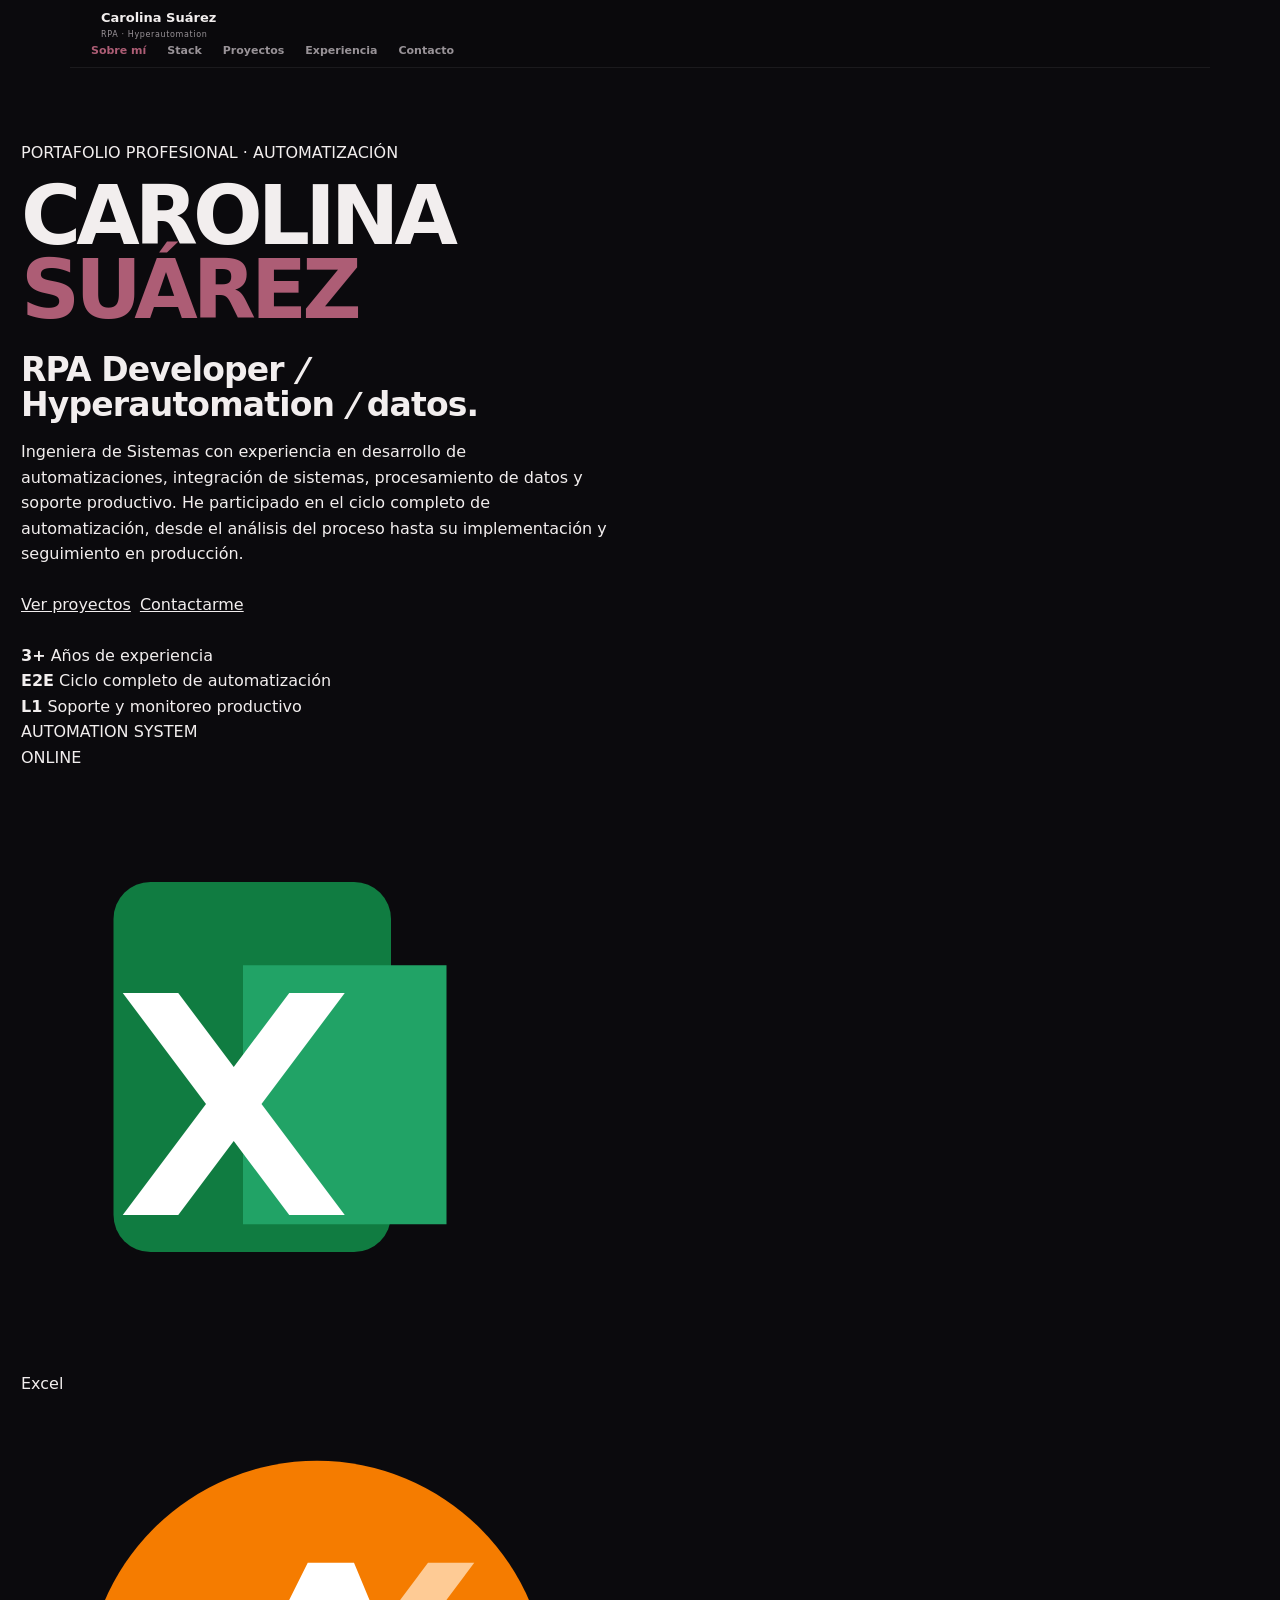
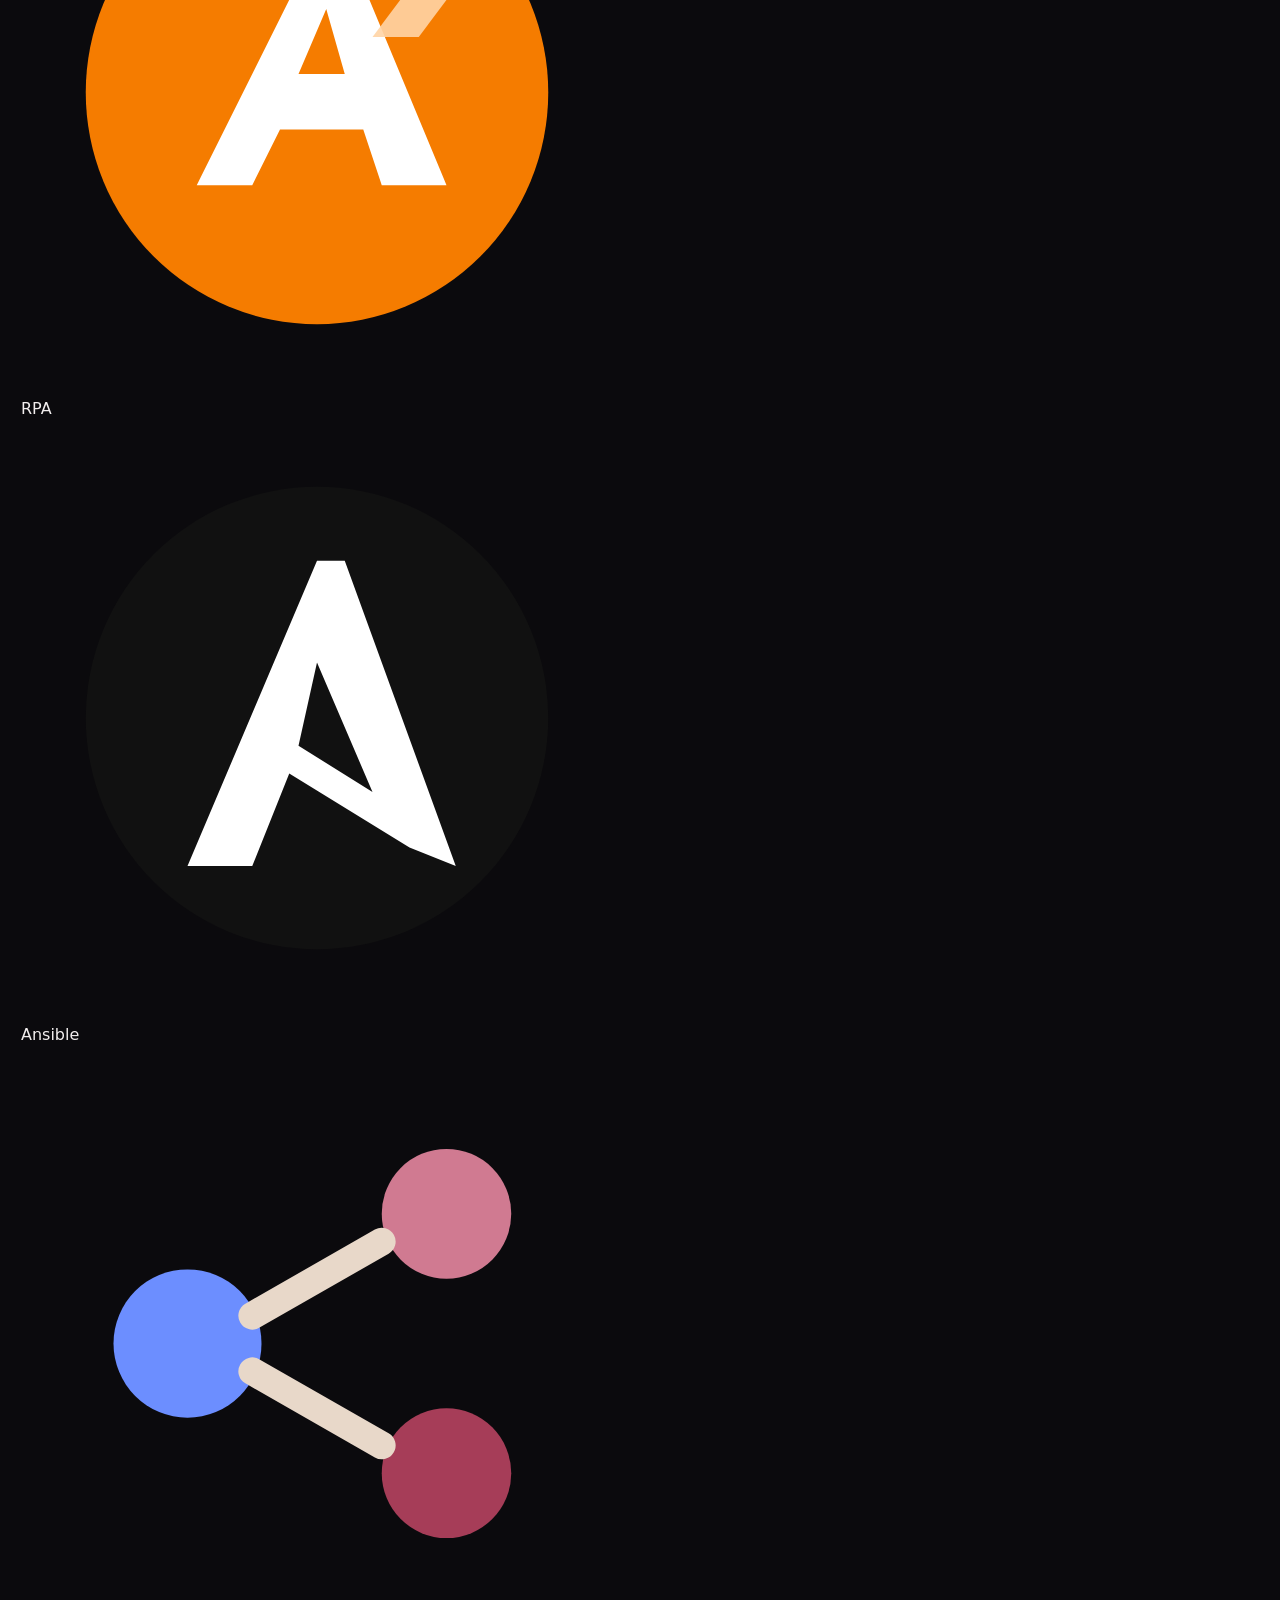
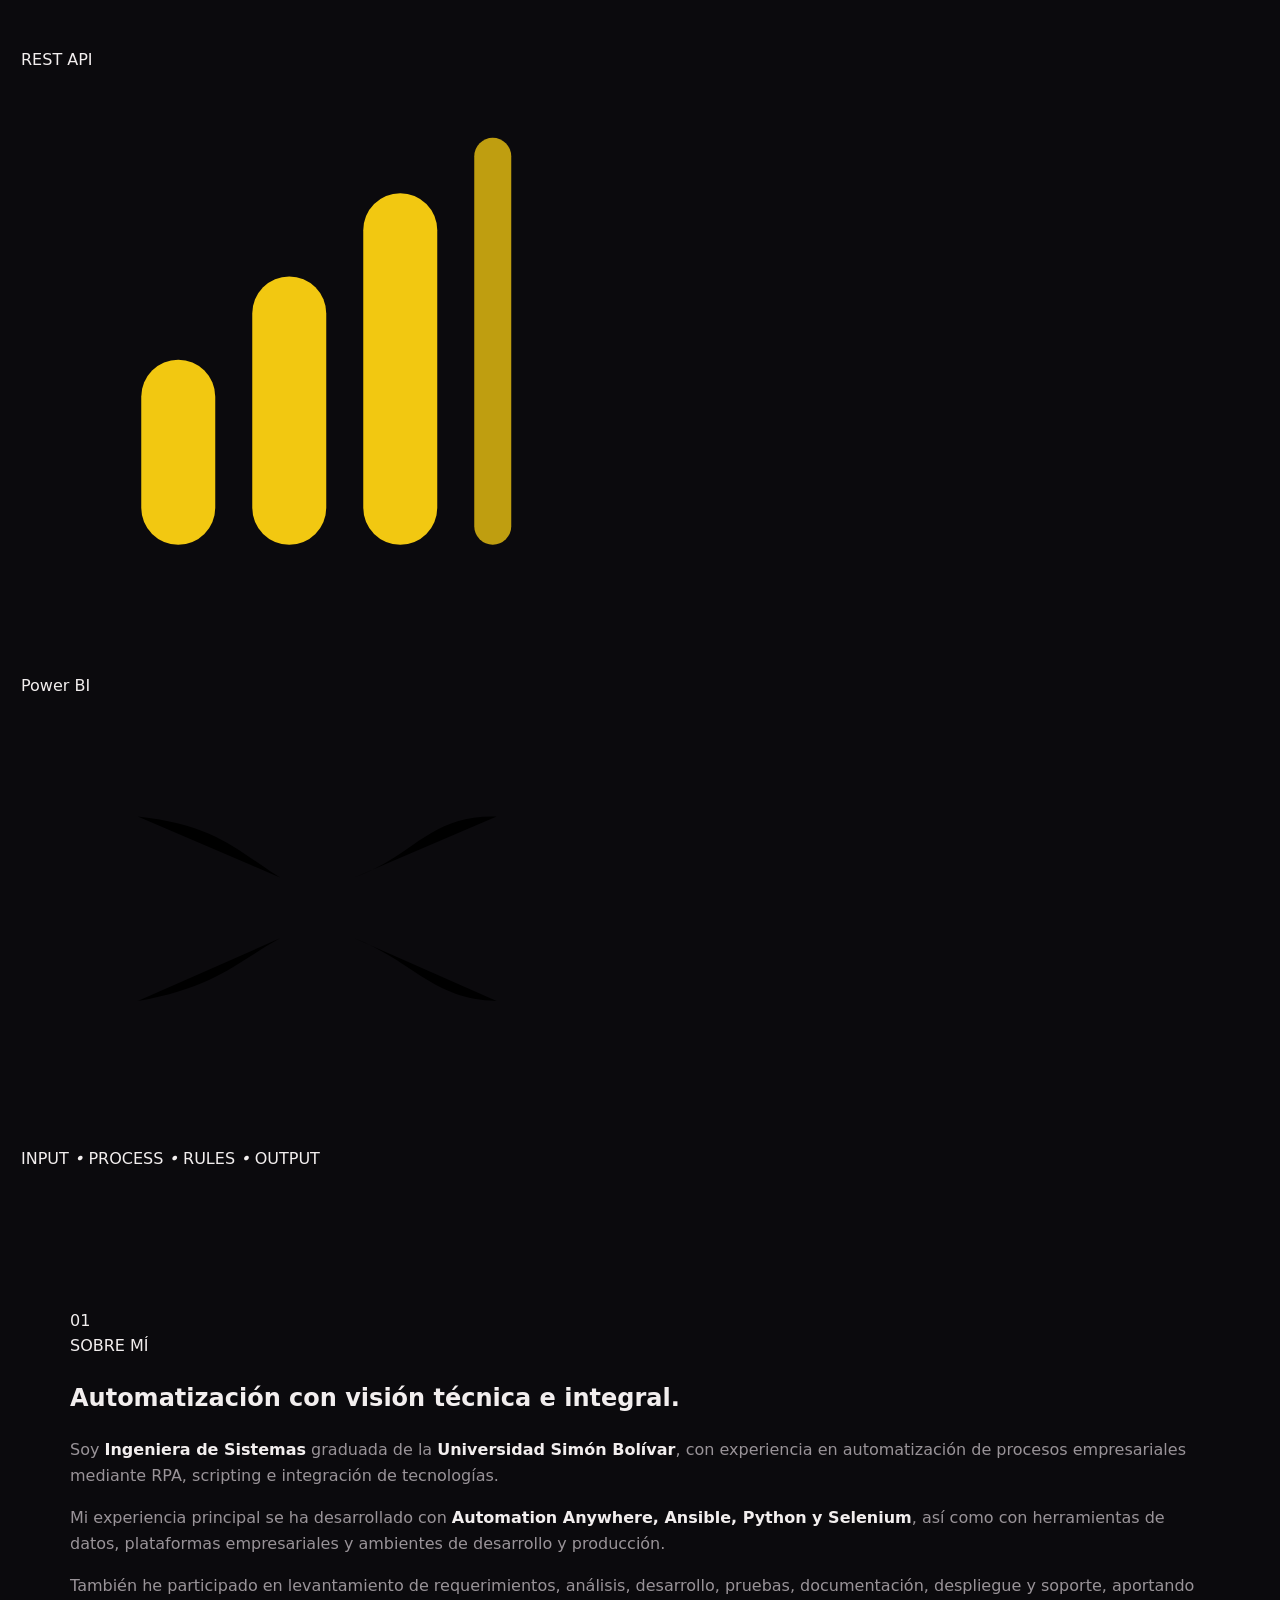
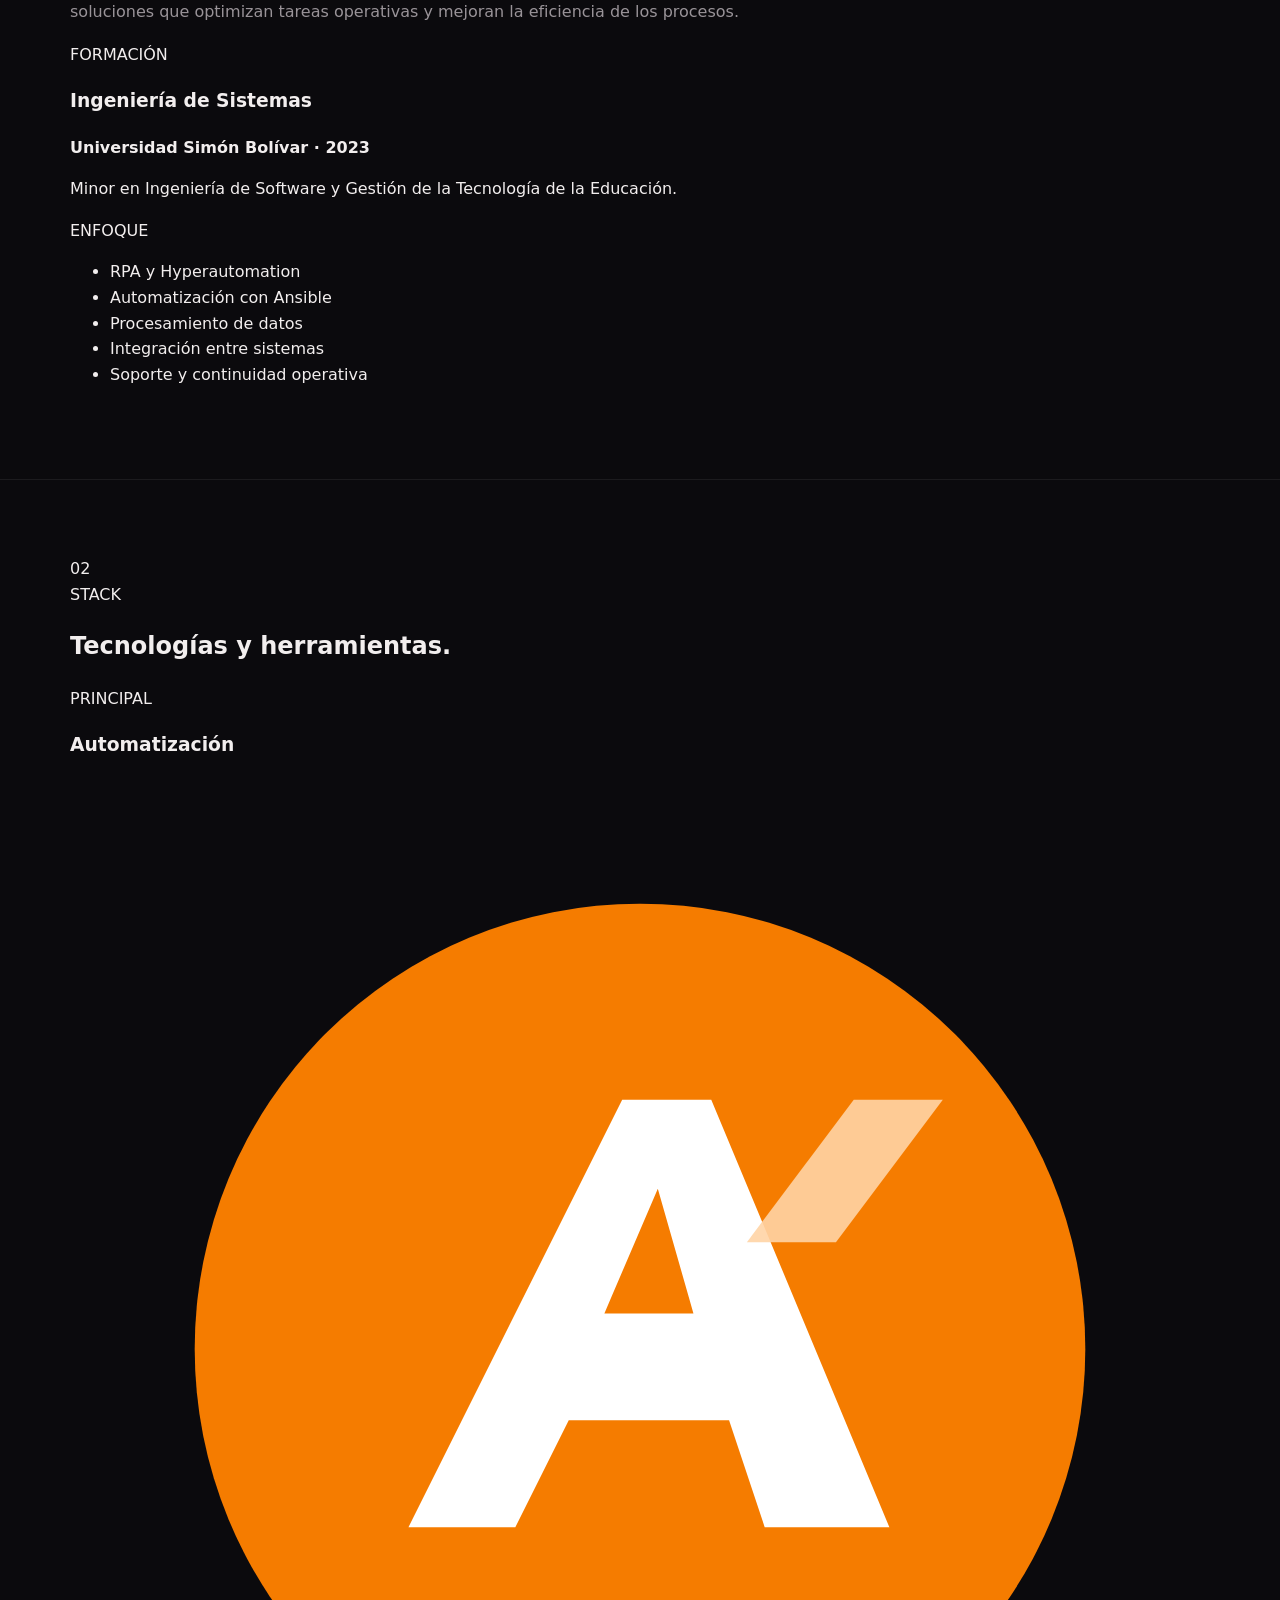
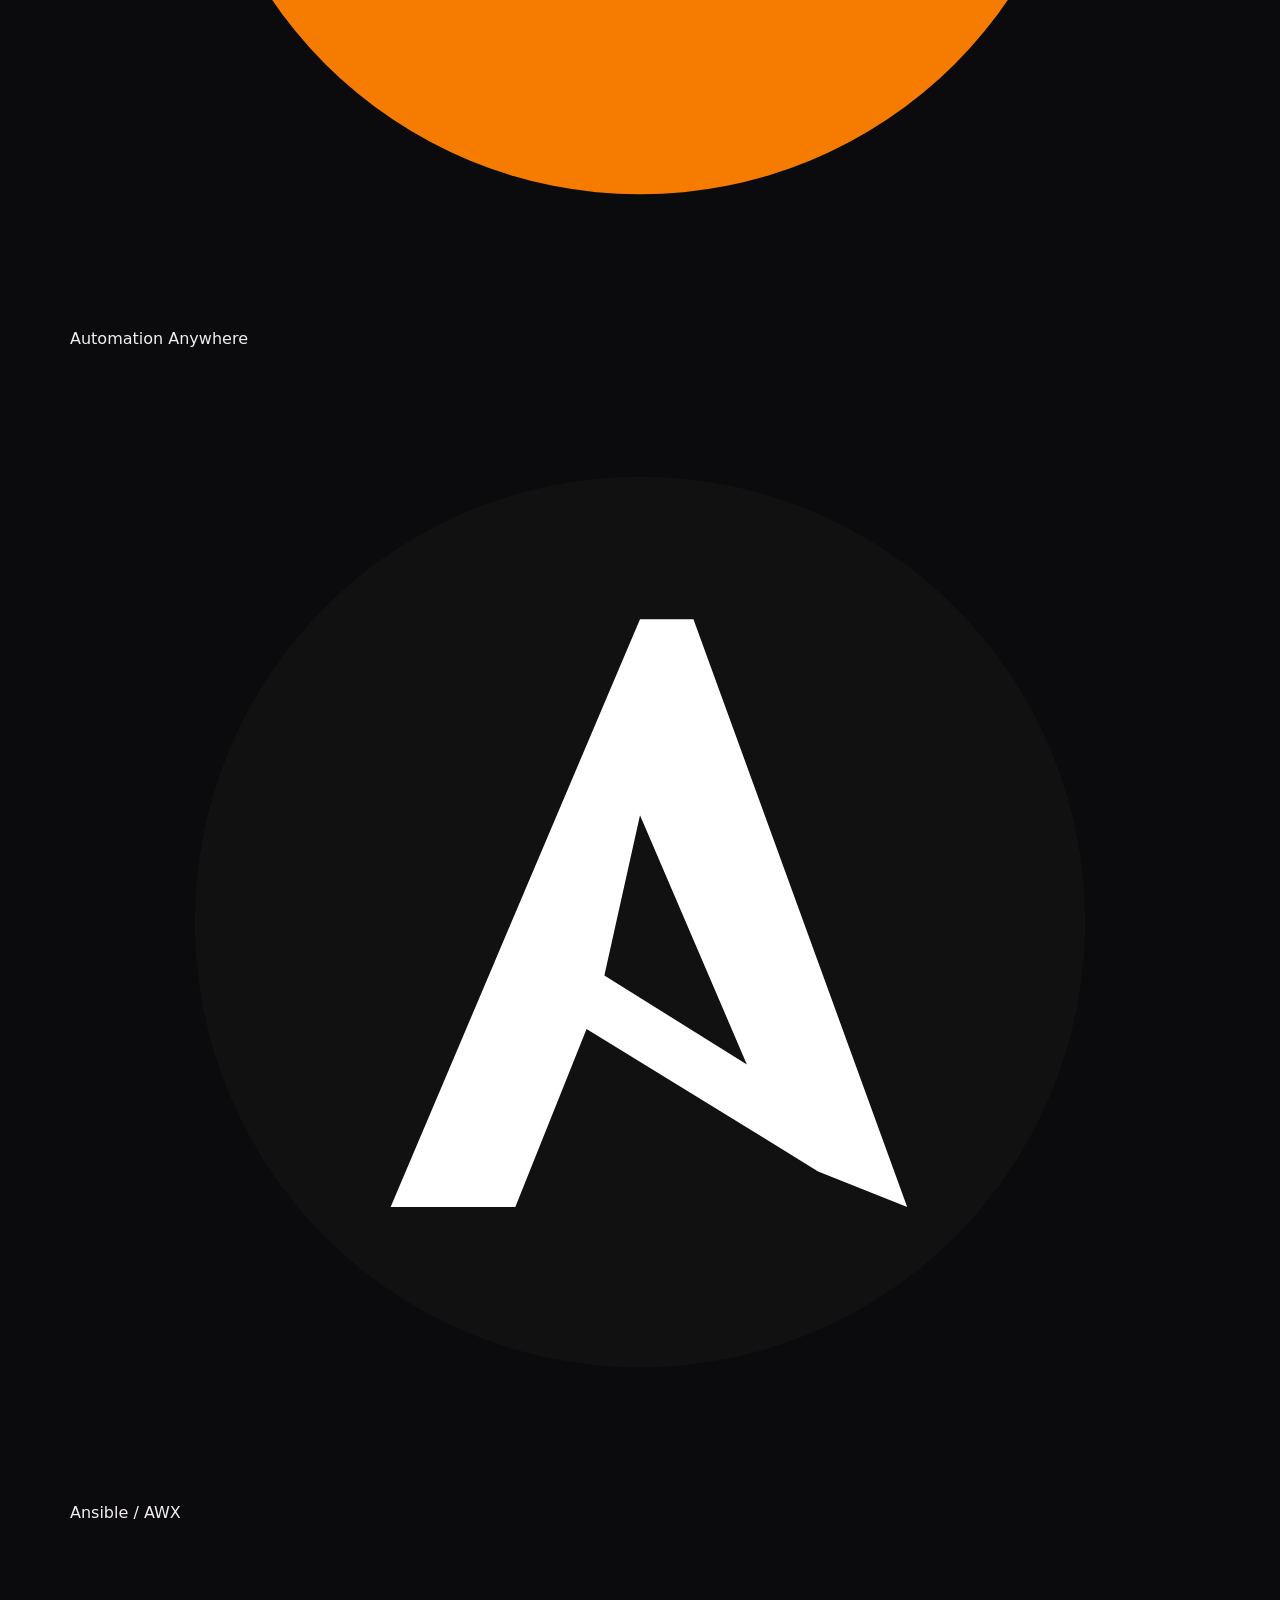
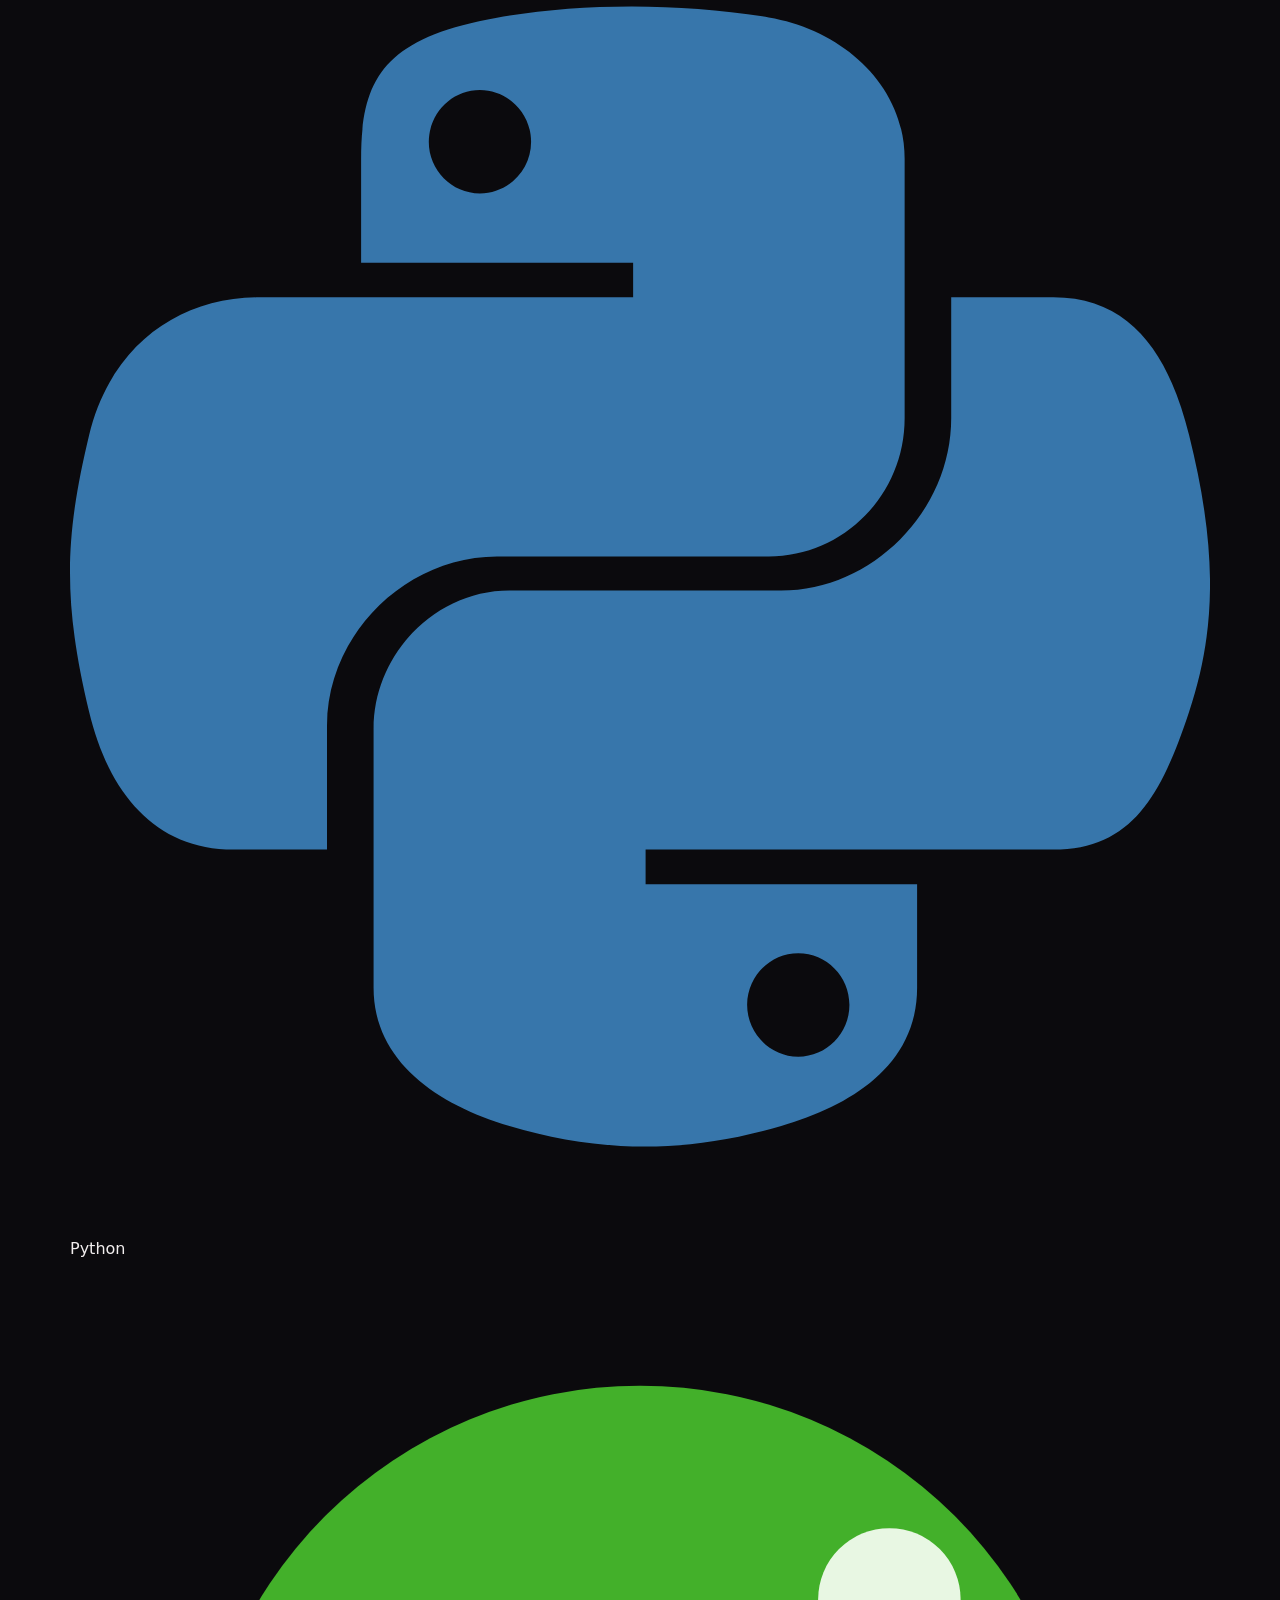
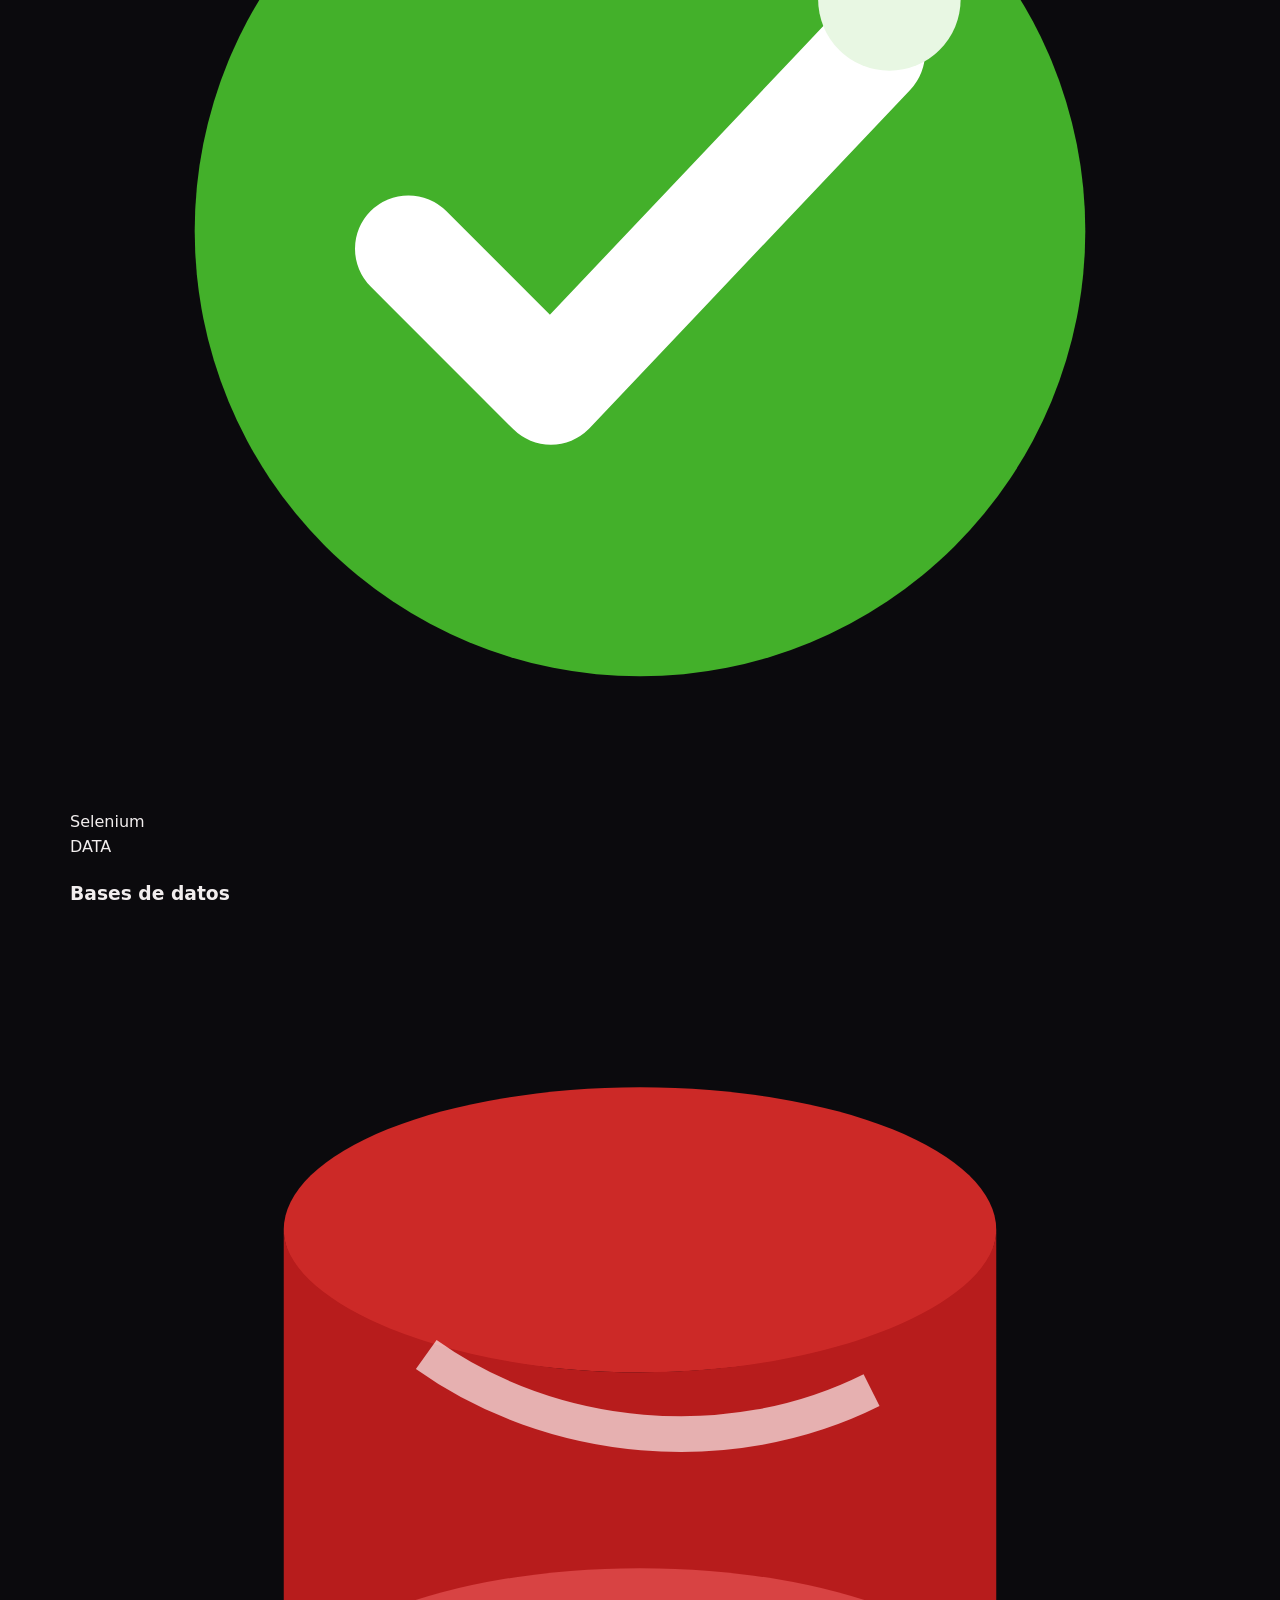
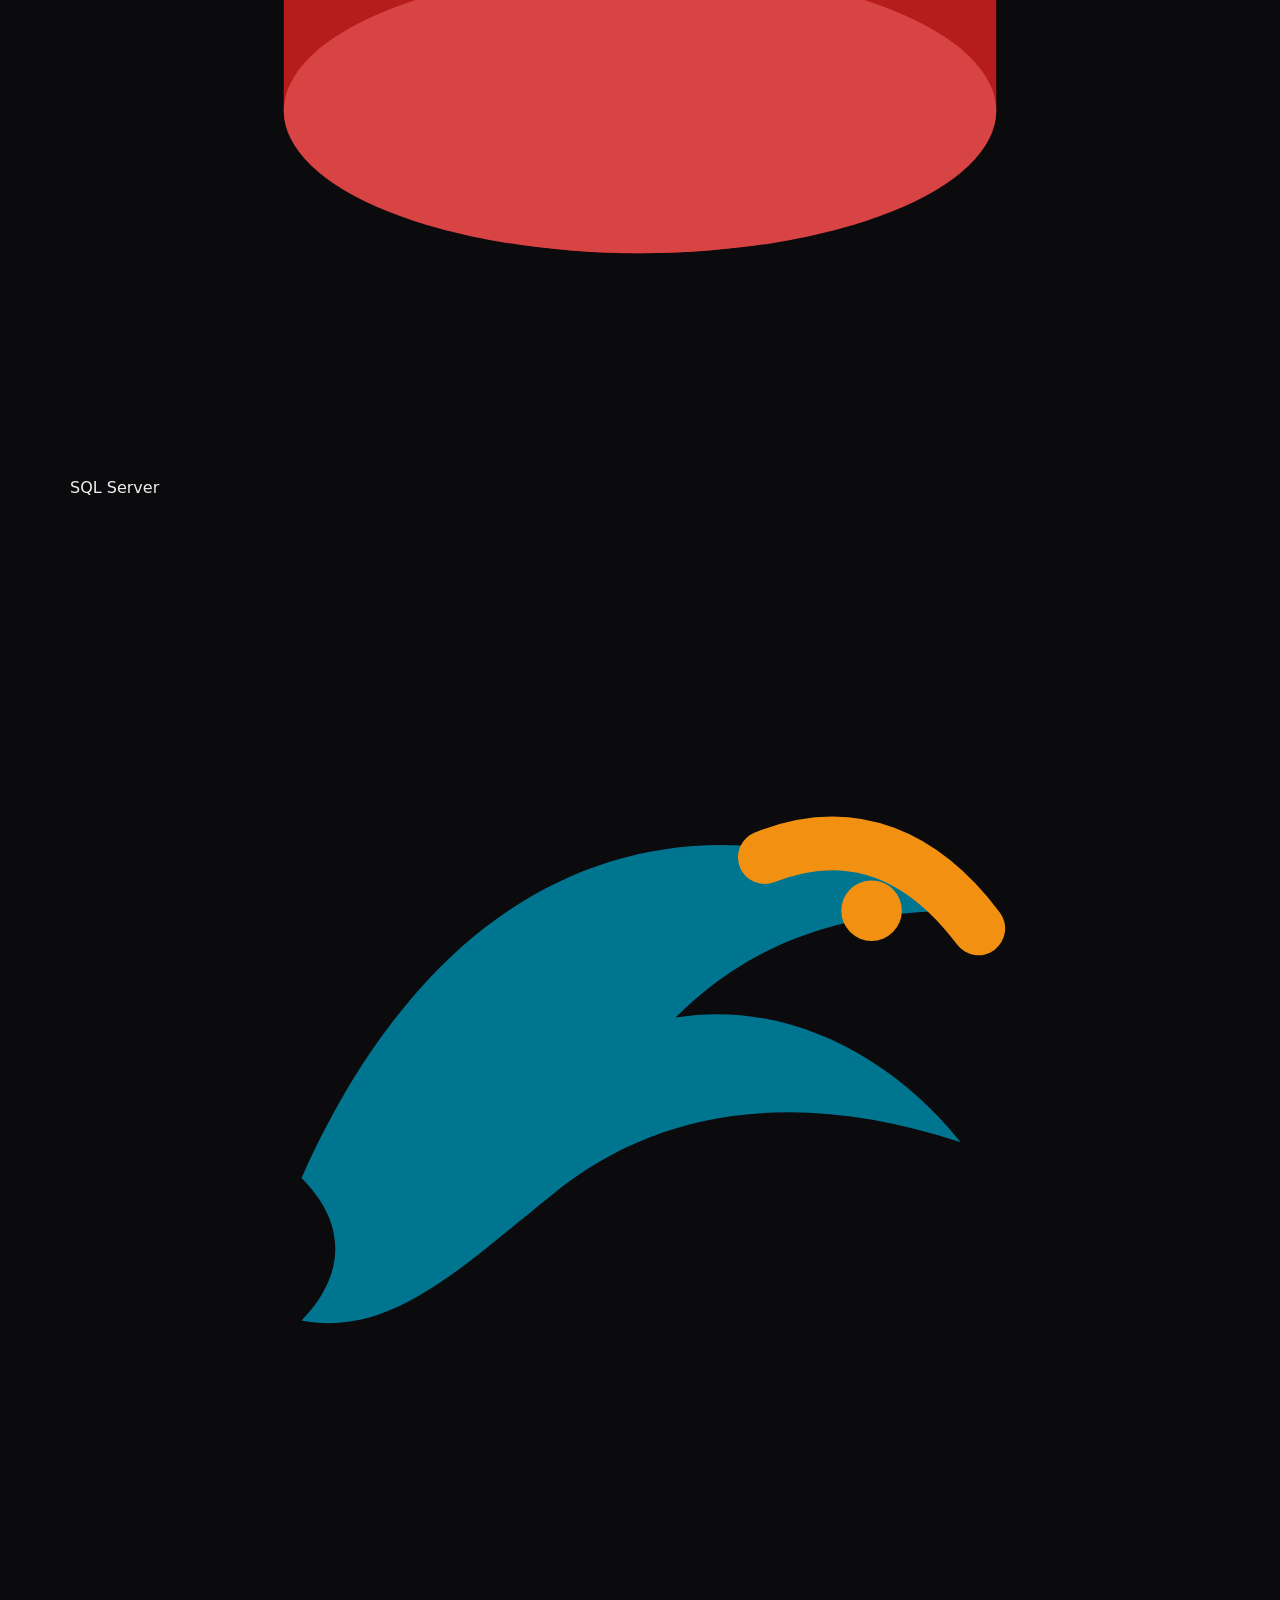
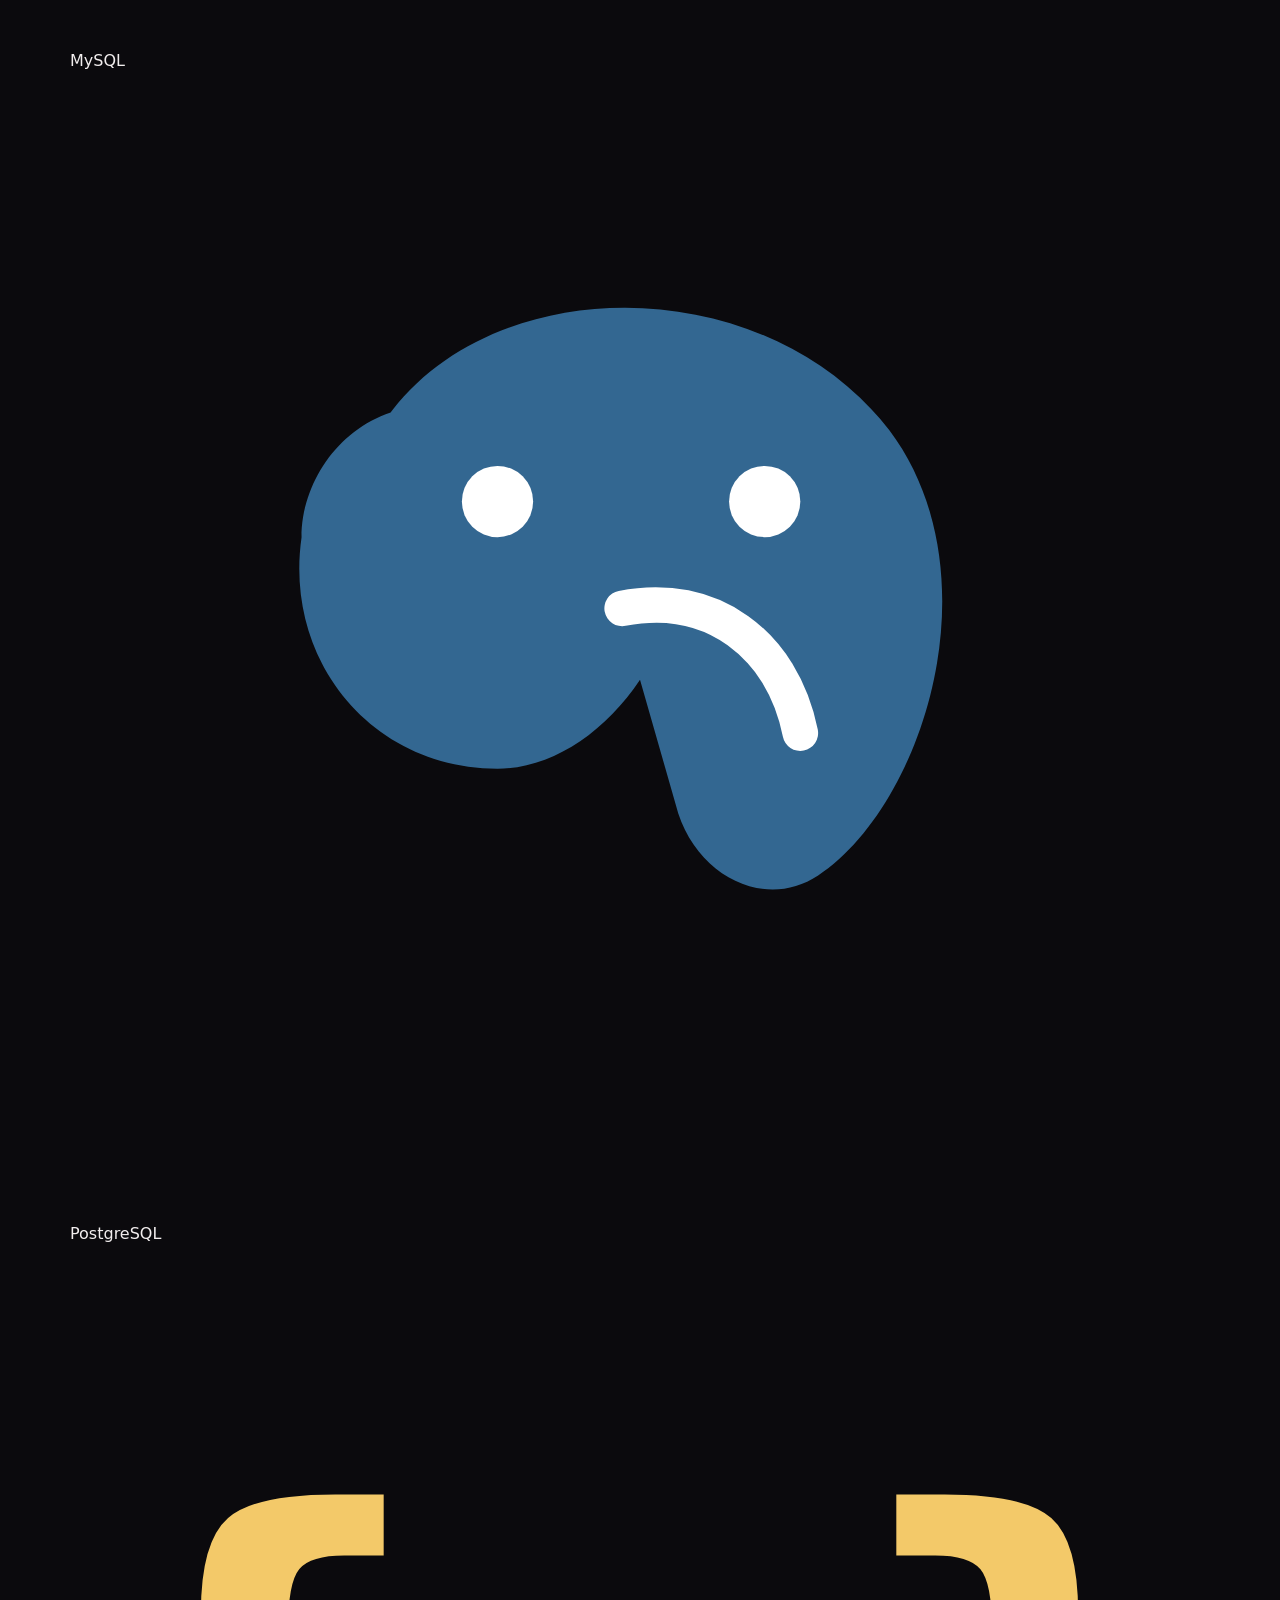
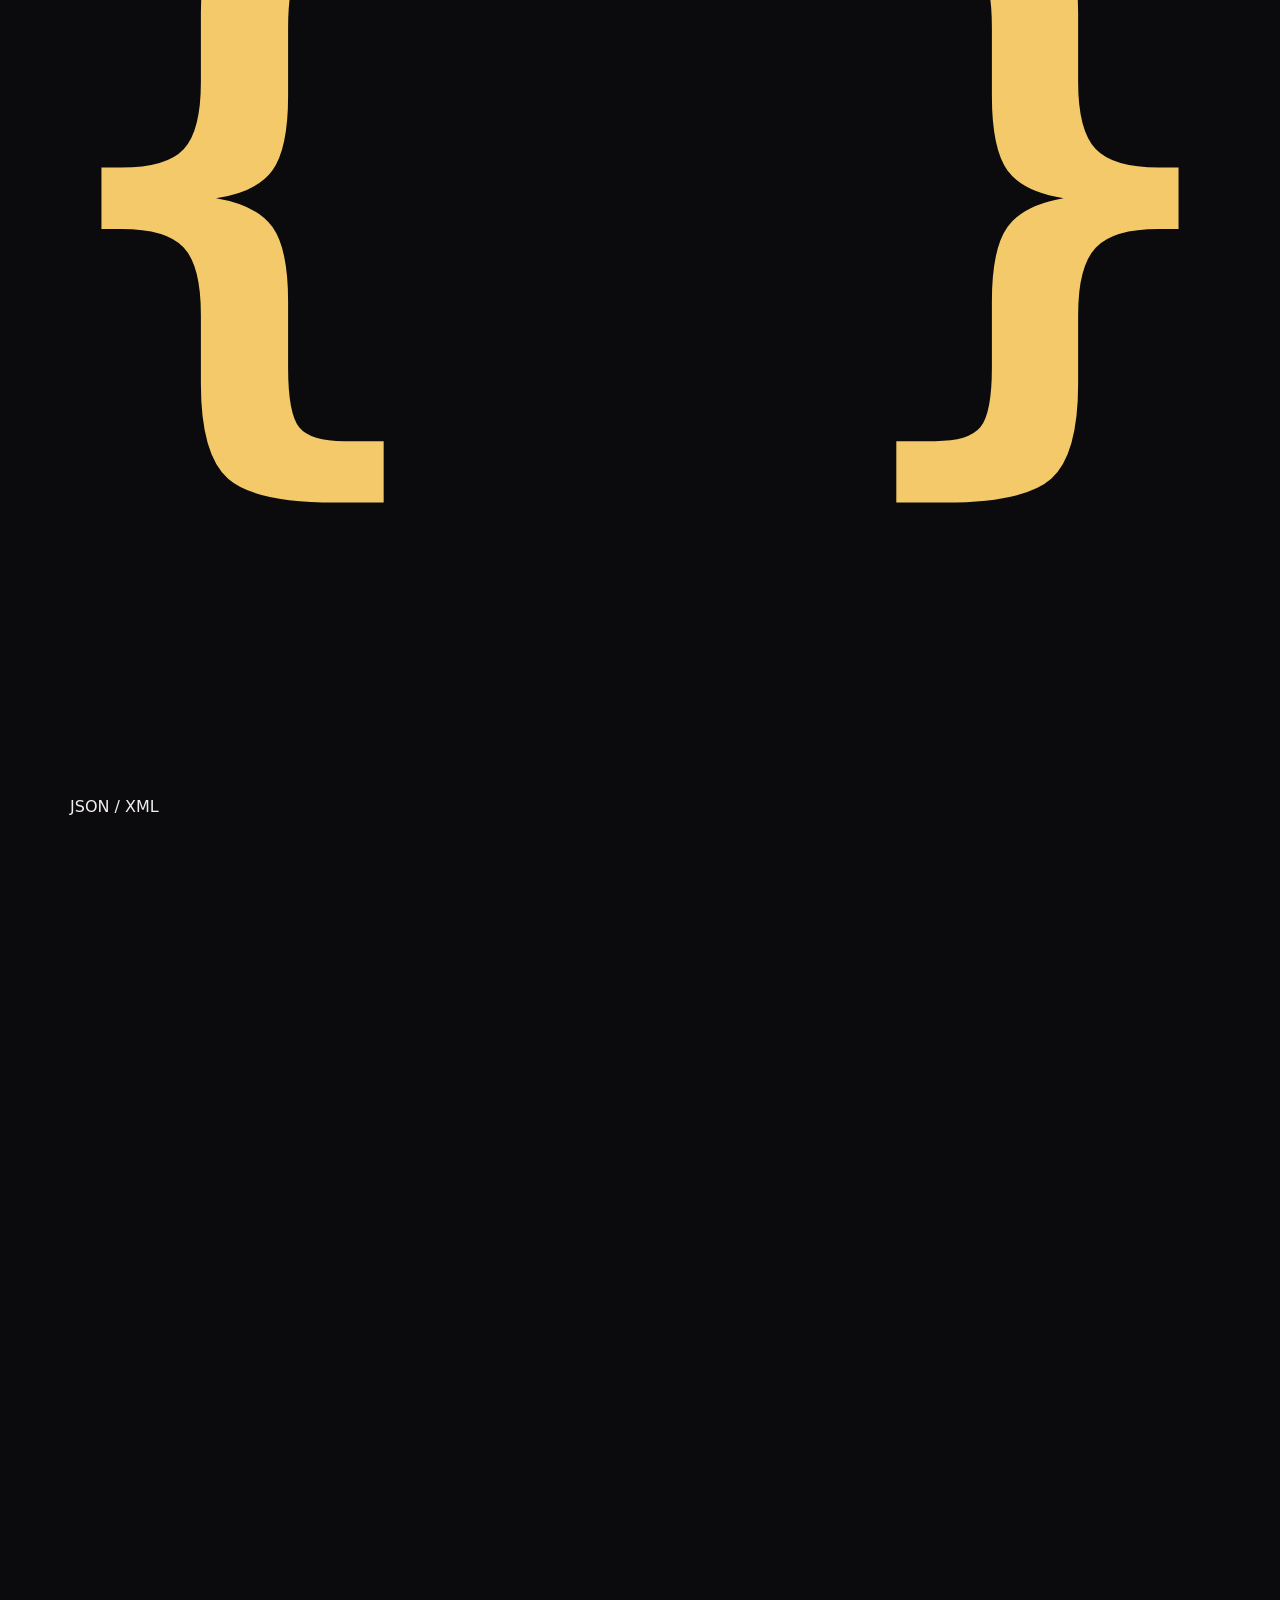
==== commit 3508f55b: "Update index.html" ====
--- a/index.html
+++ b/index.html
@@ -1,2041 +1,628 @@
 <!doctype html>
 <html lang="es">
 <head>
-  <meta charset="utf-8">
-
-  <meta
-    name="viewport"
-    content="width=device-width, initial-scale=1"
-  >
-
+  <meta charset="utf-8" />
+  <meta name="viewport" content="width=device-width,initial-scale=1" />
   <meta
     name="description"
-    content="Portafolio profesional de Carolina Suárez, Ingeniera de Sistemas con experiencia en RPA, Hyperautomation, Automation Anywhere, Ansible/AWX, Python y automatización de procesos."
-  >
-
-  <meta
-    name="theme-color"
-    content="#0b0a0d"
-  >
-
-  <title>
-    Carolina Suárez | RPA & Hyperautomation
-  </title>
-
-  <link
-    rel="icon"
-    type="image/svg+xml"
-    href="favicon.svg"
-  >
-
-  <link
-    rel="alternate icon"
-    href="favicon.ico"
-  >
-
-  <link
-    rel="apple-touch-icon"
-    href="apple-touch-icon.png"
-  >
-
-  <link
-    rel="stylesheet"
-    href="styles.css"
-  >
+    content="Portafolio profesional de Carolina Suárez, Ingeniera de Sistemas con experiencia en RPA, Hyperautomation, Automation Anywhere, Ansible, Python y automatización de procesos."
+  />
+  <meta name="theme-color" content="#0b0b0f" />
+  <title>Carolina Suárez | RPA Developer</title>
+
+  <link rel="icon" type="image/svg+xml" href="favicon.svg" />
+  <link rel="alternate icon" href="favicon.ico" />
+  <link rel="apple-touch-icon" href="apple-touch-icon.png" />
+  <link rel="stylesheet" href="styles.css" />
 </head>
-
 <body>
 
+  <div class="site-noise"></div>
+  <div class="site-gradient"></div>
+
   <header class="header">
-
-    <a
-      href="#inicio"
-      class="brand"
-      aria-label="Ir al inicio"
-    >
-
-      <div
-        class="brand-bot mini-bot"
-        aria-hidden="true"
-      >
-
-        <span class="bot-antenna"></span>
-
-        <div class="bot-head">
-          <i></i>
-          <i></i>
-          <b></b>
-        </div>
-
-      </div>
-
-      <div class="brand-copy">
-
-        <strong>
-          Carolina Suárez
-        </strong>
-
-        <small>
-          RPA · Hyperautomation
-        </small>
-
-      </div>
-
-    </a>
-
-
-    <nav
-      class="nav"
-      aria-label="Navegación principal"
-    >
-
-      <a href="#sobre-mi">
-        Sobre mí
+    <div class="container header-wrap">
+      <a href="#inicio" class="brand">
+        <div class="brand-mark">
+          <div class="brand-bot">
+            <span class="brand-antenna"></span>
+            <div class="brand-face">
+              <i></i>
+              <i></i>
+              <b></b>
+            </div>
+          </div>
+        </div>
+
+        <div class="brand-copy">
+          <strong>Carolina Suárez</strong>
+          <small>RPA · Hyperautomation</small>
+        </div>
       </a>
 
-      <a href="#stack">
-        Stack
-      </a>
-
-      <a href="#proyectos">
-        Proyectos
-      </a>
-
-      <a href="#flujo">
-        Flujo
-      </a>
-
-      <a href="#experiencia">
-        Experiencia
-      </a>
-
-    </nav>
-
-
-    <div class="header-actions">
-
-      <a
-        class="header-contact"
-        href="#contacto"
-      >
-        Contacto
-      </a>
-
-      <button
-        class="menu-button"
-        id="menuButton"
-        type="button"
-        aria-label="Abrir menú"
-        aria-expanded="false"
-      >
-
+      <nav class="nav" aria-label="principal">
+        <a href="#sobre-mi">Sobre mí</a>
+        <a href="#stack">Stack</a>
+        <a href="#proyectos">Proyectos</a>
+        <a href="#experiencia">Experiencia</a>
+        <a href="#contacto">Contacto</a>
+      </nav>
+
+      <button id="menuButton" class="menu-button" type="button" aria-label="Abrir menú">
         <span></span>
         <span></span>
-
       </button>
-
     </div>
 
+    <div id="mobileMenu" class="mobile-menu">
+      <a href="#sobre-mi">Sobre mí</a>
+      <a href="#stack">Stack</a>
+      <a href="#proyectos">Proyectos</a>
+      <a href="#experiencia">Experiencia</a>
+      <a href="#contacto">Contacto</a>
+    </div>
   </header>
 
-
-  <div
-    class="mobile-menu"
-    id="mobileMenu"
-    aria-hidden="true"
-  >
-
-    <nav>
-
-      <a href="#sobre-mi">
-        Sobre mí
-      </a>
-
-      <a href="#stack">
-        Stack
-      </a>
-
-      <a href="#proyectos">
-        Proyectos
-      </a>
-
-      <a href="#flujo">
-        Flujo
-      </a>
-
-      <a href="#experiencia">
-        Experiencia
-      </a>
-
-      <a href="#contacto">
-        Contacto
-      </a>
-
-    </nav>
-
-  </div>
-
-
-
   <main>
 
-
-    <!-- =========================
-         HERO
-    ========================== -->
-
-    <section
-      class="hero container"
-      id="inicio"
-    >
-
-      <div class="hero-copy reveal">
-
-        <span class="hero-label">
-          RPA DEVELOPER · HYPERAUTOMATION
-        </span>
-
-
-        <h1>
-
-          Carolina
-
-          <span>
-            Suárez.
-          </span>
-
-        </h1>
-
-
-        <p class="hero-role">
-
-          Desarrollo automatizaciones que conectan
-
-          <strong id="dynamicWord">
-            procesos.
-          </strong>
-
-        </p>
-
-
-        <p class="hero-description">
-
-          Ingeniera de Sistemas con experiencia en
-
-          <b>
-            RPA, scripting, automatización de infraestructura,
-            integración de sistemas y procesamiento de datos.
-          </b>
-
-          He participado desde el análisis del proceso hasta
-          su implementación y soporte en producción.
-
-        </p>
-
-
-        <div class="hero-actions">
-
-          <a
-            href="#proyectos"
-            class="button button-primary"
-          >
-            Ver proyectos
-          </a>
-
-
-          <a
-            href="#contacto"
-            class="button button-secondary"
-          >
-            Contactarme
-          </a>
-
-        </div>
-
-
-        <div class="hero-stack">
-
+    <!-- HERO -->
+    <section class="hero" id="inicio">
+      <div class="container hero-grid">
+
+        <div class="hero-copy reveal">
+          <span class="eyebrow">PORTAFOLIO PROFESIONAL · AUTOMATIZACIÓN</span>
+
+          <h1>
+            CAROLINA
+            <span>SUÁREZ</span>
+          </h1>
+
+          <div class="hero-role">
+            <span>RPA Developer</span>
+            <i>/</i>
+            <span>Hyperautomation</span>
+            <i>/</i>
+            <span id="dynamicWord">Automation Anywhere</span>
+          </div>
+
+          <p class="hero-text">
+            Ingeniera de Sistemas con experiencia en desarrollo de automatizaciones,
+            integración de sistemas, procesamiento de datos y soporte productivo.
+            He participado en el ciclo completo de automatización, desde el análisis
+            del proceso hasta su implementación y seguimiento en producción.
+          </p>
+
+          <div class="hero-actions">
+            <a href="#proyectos" class="btn btn-primary">Ver proyectos</a>
+            <a href="#contacto" class="btn btn-secondary">Contactarme</a>
+          </div>
+
+          <div class="hero-mini-stats">
+            <article>
+              <strong>3+</strong>
+              <span>Años de experiencia</span>
+            </article>
+
+            <article>
+              <strong>E2E</strong>
+              <span>Ciclo completo de automatización</span>
+            </article>
+
+            <article>
+              <strong>L1</strong>
+              <span>Soporte y monitoreo productivo</span>
+            </article>
+          </div>
+        </div>
+
+        <div class="hero-visual reveal">
+          <div class="hero-panel">
+            <div class="panel-label top-left">AUTOMATION SYSTEM</div>
+            <div class="panel-label top-right">ONLINE</div>
+
+            <div class="visual-orbit orbit-one"></div>
+            <div class="visual-orbit orbit-two"></div>
+
+            <div class="visual-card visual-card-left top">
+              <img src="assets/icons/excel.svg" alt="Excel" />
+              <span>Excel</span>
+            </div>
+
+            <div class="visual-card visual-card-left bottom">
+              <img src="assets/icons/automation-anywhere.svg" alt="Automation Anywhere" />
+              <span>RPA</span>
+            </div>
+
+            <div class="visual-card visual-card-right top">
+              <img src="assets/icons/ansible.svg" alt="Ansible" />
+              <span>Ansible</span>
+            </div>
+
+            <div class="visual-card visual-card-right middle">
+              <img src="assets/icons/api.svg" alt="REST API" />
+              <span>REST API</span>
+            </div>
+
+            <div class="visual-card visual-card-right bottom">
+              <img src="assets/icons/powerbi.svg" alt="Power BI" />
+              <span>Power BI</span>
+            </div>
+
+            <div class="robot-core">
+              <span class="robot-antenna-line"></span>
+              <span class="robot-antenna-dot"></span>
+
+              <div class="robot-head">
+                <i></i>
+                <i></i>
+                <b></b>
+              </div>
+
+              <div class="robot-body">
+                <span></span>
+                <span></span>
+                <span></span>
+              </div>
+            </div>
+
+            <svg class="hero-flow" viewBox="0 0 700 520" preserveAspectRatio="none" aria-hidden="true">
+              <path d="M138 140 C230 150, 255 180, 306 212" />
+              <path d="M138 358 C230 342, 255 312, 306 284" />
+              <path d="M394 212 C466 186, 482 138, 562 140" />
+              <path d="M394 248 C470 248, 492 248, 592 248" />
+              <path d="M394 284 C465 312, 486 356, 562 358" />
+            </svg>
+
+            <div class="hero-flow-footer">
+              <span>INPUT</span>
+              <i>•</i>
+              <span>PROCESS</span>
+              <i>•</i>
+              <span>RULES</span>
+              <i>•</i>
+              <span>OUTPUT</span>
+            </div>
+          </div>
+        </div>
+
+      </div>
+    </section>
+
+    <!-- SOBRE MI -->
+    <section class="section" id="sobre-mi">
+      <div class="container">
+        <div class="section-head reveal">
+          <div class="section-number">01</div>
           <div>
-            <img
-              src="assets/icons/automation-anywhere.svg"
-              alt="Automation Anywhere"
+            <span class="section-kicker">SOBRE MÍ</span>
+            <h2>Automatización con visión técnica e integral.</h2>
+          </div>
+        </div>
+
+        <div class="about-grid">
+          <div class="about-copy reveal">
+            <p>
+              Soy <strong>Ingeniera de Sistemas</strong> graduada de la
+              <strong>Universidad Simón Bolívar</strong>, con experiencia en
+              automatización de procesos empresariales mediante RPA, scripting
+              e integración de tecnologías.
+            </p>
+
+            <p>
+              Mi experiencia principal se ha desarrollado con
+              <strong>Automation Anywhere, Ansible, Python y Selenium</strong>,
+              así como con herramientas de datos, plataformas empresariales y
+              ambientes de desarrollo y producción.
+            </p>
+
+            <p>
+              También he participado en levantamiento de requerimientos, análisis,
+              desarrollo, pruebas, documentación, despliegue y soporte,
+              aportando soluciones que optimizan tareas operativas y mejoran la
+              eficiencia de los procesos.
+            </p>
+          </div>
+
+          <div class="about-side reveal">
+            <article class="about-side-card">
+              <span class="side-kicker">FORMACIÓN</span>
+              <h3>Ingeniería de Sistemas</h3>
+              <strong>Universidad Simón Bolívar · 2023</strong>
+              <p>
+                Minor en Ingeniería de Software y Gestión de la Tecnología de la Educación.
+              </p>
+            </article>
+
+            <article class="about-side-card">
+              <span class="side-kicker">ENFOQUE</span>
+              <ul>
+                <li>RPA y Hyperautomation</li>
+                <li>Automatización con Ansible</li>
+                <li>Procesamiento de datos</li>
+                <li>Integración entre sistemas</li>
+                <li>Soporte y continuidad operativa</li>
+              </ul>
+            </article>
+          </div>
+        </div>
+      </div>
+    </section>
+
+    <!-- STACK -->
+    <section class="section" id="stack">
+      <div class="container">
+        <div class="section-head reveal">
+          <div class="section-number">02</div>
+          <div>
+            <span class="section-kicker">STACK</span>
+            <h2>Tecnologías y herramientas.</h2>
+          </div>
+        </div>
+
+        <div class="stack-layout">
+
+          <div class="stack-box reveal">
+            <div class="stack-title">
+              <span>PRINCIPAL</span>
+              <h3>Automatización</h3>
+            </div>
+
+            <div class="stack-grid">
+              <article>
+                <img src="assets/icons/automation-anywhere.svg" alt="Automation Anywhere">
+                <span>Automation Anywhere</span>
+              </article>
+
+              <article>
+                <img src="assets/icons/ansible.svg" alt="Ansible">
+                <span>Ansible / AWX</span>
+              </article>
+
+              <article>
+                <img src="assets/icons/python.svg" alt="Python">
+                <span>Python</span>
+              </article>
+
+              <article>
+                <img src="assets/icons/selenium.svg" alt="Selenium">
+                <span>Selenium</span>
+              </article>
+            </div>
+          </div>
+
+          <div class="stack-box reveal">
+            <div class="stack-title">
+              <span>DATA</span>
+              <h3>Bases de datos</h3>
+            </div>
+
+            <div class="stack-grid">
+              <article>
+                <img src="assets/icons/sqlserver.svg" alt="SQL Server">
+                <span>SQL Server</span>
+              </article>
+
+              <article>
+                <img src="assets/icons/mysql.svg" alt="MySQL">
+                <span>MySQL</span>
+              </article>
+
+              <article>
+                <img src="assets/icons/postgresql.svg" alt="PostgreSQL">
+                <span>PostgreSQL</span>
+              </article>
+
+              <article>
+                <img src="assets/icons/json.svg" alt="JSON">
+                <span>JSON / XML</span>
+              </article>
+            </div>
+          </div>
+
+          <div class="stack-box wide reveal">
+            <div class="stack-title">
+              <span>ENTERPRISE</span>
+              <h3>Herramientas y plataformas</h3>
+            </div>
+
+            <div class="logo-cloud">
+              <article><img src="assets/icons/excel.svg" alt="Excel"><span>Excel</span></article>
+              <article><img src="assets/icons/powerbi.svg" alt="Power BI"><span>Power BI</span></article>
+              <article><img src="assets/icons/sharepoint.svg" alt="SharePoint"><span>SharePoint</span></article>
+              <article><img src="assets/icons/sap.svg" alt="SAP"><span>SAP</span></article>
+              <article><img src="assets/icons/azure-devops.svg" alt="Azure DevOps"><span>Azure DevOps</span></article>
+              <article><img src="assets/icons/git.svg" alt="Git"><span>Git</span></article>
+              <article><img src="assets/icons/api.svg" alt="REST APIs"><span>REST APIs</span></article>
+              <article><img src="assets/icons/instana.svg" alt="Instana"><span>Instana</span></article>
+              <article><img src="assets/icons/websphere.svg" alt="WebSphere"><span>WebSphere</span></article>
+              <article><img src="assets/icons/control-desk.svg" alt="Control Desk"><span>Control Desk</span></article>
+              <article><img src="assets/icons/vm.svg" alt="VMs y RDP"><span>VMs / RDP</span></article>
+              <article><img src="assets/icons/word.svg" alt="Word y PDF"><span>Word / PDF</span></article>
+            </div>
+          </div>
+
+          <div class="stack-box reveal">
+            <div class="stack-title">
+              <span>COMPLEMENTARIO</span>
+              <h3>Desarrollo</h3>
+            </div>
+
+            <div class="stack-grid">
+              <article>
+                <img src="assets/icons/java.svg" alt="Java">
+                <span>Java</span>
+              </article>
+
+              <article>
+                <img src="assets/icons/spring.svg" alt="Spring Boot">
+                <span>Spring Boot</span>
+              </article>
+
+              <article>
+                <img src="assets/icons/angular.svg" alt="Angular">
+                <span>Angular</span>
+              </article>
+            </div>
+          </div>
+
+        </div>
+      </div>
+    </section>
+
+    <!-- PROYECTOS -->
+    <section class="section" id="proyectos">
+      <div class="container">
+        <div class="section-head reveal">
+          <div class="section-number">03</div>
+          <div>
+            <span class="section-kicker">PROYECTOS</span>
+            <h2>Experiencias de automatización destacadas.</h2>
+            <p class="section-subtext">
+              Los proyectos se presentan de forma general para proteger información interna.
+            </p>
+          </div>
+        </div>
+
+        <div class="featured-project reveal">
+          <div class="featured-left">
+            <span class="featured-tag">PROYECTO DESTACADO</span>
+            <h3>Automatización híbrida de capacidad</h3>
+
+            <p>
+              Solución desarrollada con <strong>Ansible</strong> y
+              <strong>Automation Anywhere</strong> para recolectar información
+              desde múltiples servidores, procesarla y consolidarla para su uso
+              en reportes y tableros operativos.
+            </p>
+
+            <div class="featured-flow">
+              <span>Servidores</span>
+              <i>→</i>
+              <span>Ansible / AWX</span>
+              <i>→</i>
+              <span>JSON</span>
+              <i>→</i>
+              <span>Automation Anywhere</span>
+              <i>→</i>
+              <span>Excel / Power BI</span>
+            </div>
+          </div>
+
+          <div class="featured-right">
+            <div class="featured-metrics">
+              <article>
+                <strong>Infra + RPA</strong>
+                <span>Arquitectura híbrida</span>
+              </article>
+              <article>
+                <strong>E2E</strong>
+                <span>Análisis a implementación</span>
+              </article>
+              <article>
+                <strong>Business</strong>
+                <span>Enfoque operativo</span>
+              </article>
+            </div>
+          </div>
+        </div>
+
+        <div class="projects-grid">
+
+          <article class="project-card reveal">
+            <span class="project-index">01</span>
+            <small>RPA · REPORTING</small>
+            <h3>Informe mensual de operación</h3>
+            <p>
+              Automatización para recopilar y consolidar información operativa
+              desde múltiples fuentes, generando entregables de reporte.
+            </p>
+            <div class="project-flow">
+              <span>Power BI</span><i>→</i><span>Automation Anywhere</span><i>→</i><span>Word / PDF</span>
+            </div>
+          </article>
+
+          <article class="project-card reveal">
+            <span class="project-index">02</span>
+            <small>MONITOREO</small>
+            <h3>Reporte mensual de servicios Amdocs Weblogic</h3>
+            <p>
+              Navegación automatizada, captura de información y construcción
+              de reportes a partir de datos del entorno de monitoreo.
+            </p>
+            <div class="project-flow">
+              <span>Instana</span><i>→</i><span>Automation Anywhere</span><i>→</i><span>Word</span>
+            </div>
+          </article>
+
+          <article class="project-card reveal">
+            <span class="project-index">03</span>
+            <small>INFRASTRUCTURE</small>
+            <h3>Limpieza de volcado de memoria y reinicio WAS</h3>
+            <p>
+              Automatización orientada a tareas operativas y de continuidad en
+              entornos WebSphere, con validaciones y recuperación controlada.
+            </p>
+            <div class="project-flow">
+              <span>Validación</span><i>→</i><span>Ansible</span><i>→</i><span>WebSphere</span>
+            </div>
+          </article>
+
+          <article class="project-card reveal">
+            <span class="project-index">04</span>
+            <small>ANSIBLE</small>
+            <h3>Modificación de automatización de mantes intermedios</h3>
+            <p>
+              Mejora de una automatización existente para soportar ejecución
+              sobre múltiples perfiles y ampliar su alcance operativo.
+            </p>
+            <div class="project-flow">
+              <span>Profiles</span><i>→</i><span>Ansible</span><i>→</i><span>Logs</span>
+            </div>
+          </article>
+
+          <article class="project-card reveal">
+            <span class="project-index">05</span>
+            <small>RPA + DATA</small>
+            <h3>Insumos para tablero de capacidad del servicio</h3>
+            <p>
+              Procesamiento de archivos, actualización de estructuras de datos
+              y preparación de insumos para visualización en tableros.
+            </p>
+            <div class="project-flow">
+              <span>Excel</span><i>→</i><span>Automation Anywhere</span><i>→</i><span>Power BI</span>
+            </div>
+          </article>
+
+          <article class="project-card reveal">
+            <span class="project-index">06</span>
+            <small>PYTHON · SELENIUM</small>
+            <h3>Proyecto de prácticas con Python</h3>
+            <p>
+              Desarrollo de automatización web con Python y Selenium,
+              integrando extracción de información y uso de base de datos.
+            </p>
+            <div class="project-flow">
+              <span>Python</span><i>→</i><span>Selenium</span><i>→</i><span>MySQL</span>
+            </div>
+          </article>
+
+        </div>
+      </div>
+    </section>
+
+    <!-- EXPERIENCIA -->
+    <section class="section" id="experiencia">
+      <div class="container">
+        <div class="section-head reveal">
+          <div class="section-number">04</div>
+          <div>
+            <span class="section-kicker">EXPERIENCIA</span>
+            <h2>Trayectoria profesional.</h2>
+          </div>
+        </div>
+
+        <div class="timeline">
+
+          <article class="timeline-item reveal">
+            <div class="timeline-year">
+              <span>2023</span>
+              <small>Actualidad</small>
+            </div>
+
+            <div class="timeline-content">
+              <span class="timeline-tag">ACTUAL</span>
+              <h3>DS Specialist · DS Hyperautomation</h3>
+              <strong>GBM</strong>
+
+              <p>
+                Desarrollo e implementación de automatizaciones para procesos
+                empresariales, integrando RPA, automatización con Ansible,
+                archivos de alta data, bases de datos, APIs y plataformas corporativas.
+              </p>
+
+              <ul>
+                <li>Automation Anywhere y Ansible / AWX.</li>
+                <li>Excel, SQL/MySQL, APIs, SharePoint, SAP y Power BI.</li>
+                <li>Pruebas, documentación y salida a producción.</li>
+                <li>Soporte L1, monitoreo de ejecuciones e incidentes.</li>
+                <li>Análisis de logs y seguimiento de tickets.</li>
+              </ul>
+            </div>
+          </article>
+
+          <article class="timeline-item reveal">
+            <div class="timeline-year">
+              <span>2023</span>
+              <small>Prácticas</small>
+            </div>
+
+            <div class="timeline-content">
+              <span class="timeline-tag alt">PRÁCTICAS</span>
+              <h3>Practicante · Hyperautomation</h3>
+              <strong>GBM</strong>
+
+              <p>
+                Etapa de formación y práctica donde adquirí conocimiento sobre
+                automatización de procesos mediante bots, utilizando Python junto
+                con la librería Selenium, además de fortalecer mi formación en
+                Automation Anywhere.
+              </p>
+
+              <ul>
+                <li>Automatización web con Python y Selenium.</li>
+                <li>Extracción y gestión de información.</li>
+                <li>Integración con base de datos.</li>
+                <li>Manejo de errores, pruebas y documentación.</li>
+              </ul>
+            </div>
+          </article>
+
+        </div>
+      </div>
+    </section>
+
+    <!-- CONTACTO -->
+    <section class="section contact-section" id="contacto">
+      <div class="container">
+        <div class="contact-box reveal">
+          <span class="section-kicker">CONTACTO</span>
+          <h2>Disponible para nuevas oportunidades profesionales.</h2>
+
+          <p>
+            Este portafolio reúne una muestra de mi experiencia y proyectos en automatización.
+            Si mi perfil se alinea con una oportunidad, con gusto puedo compartir información
+            adicional sobre mi trayectoria profesional.
+          </p>
+
+          <div class="contact-actions">
+            <a
+              href="mailto:carolinasuarez0112@hotmail.com?subject=Contacto%20profesional%20-%20Portafolio%20Carolina%20Suarez"
+              class="btn btn-primary"
             >
-
-            <span>
-              Automation Anywhere
-            </span>
-          </div>
-
-
-          <div>
-            <img
-              src="assets/icons/ansible.svg"
-              alt="Ansible"
+              Contactarme por correo
+            </a>
+
+            <a
+              href="mailto:carolinasuarez0112@hotmail.com?subject=Solicitud%20de%20informaci%C3%B3n%20profesional%20-%20Carolina%20Suarez"
+              class="btn btn-secondary"
             >
-
-            <span>
-              Ansible / AWX
-            </span>
-          </div>
-
-
-          <div>
-            <img
-              src="assets/icons/python.svg"
-              alt="Python"
-            >
-
-            <span>
-              Python
-            </span>
-          </div>
-
-
-          <div>
-            <img
-              src="assets/icons/selenium.svg"
-              alt="Selenium"
-            >
-
-            <span>
-              Selenium
-            </span>
-          </div>
-
-        </div>
-
+              Solicitar más información
+            </a>
+          </div>
+        </div>
       </div>
-
-
-
-      <!-- AUTOMATION VISUAL -->
-
-      <div
-        class="automation-panel reveal"
-        id="automationPanel"
-      >
-
-        <div class="panel-head">
-
-          <span>
-            AUTOMATION FLOW
-          </span>
-
-          <strong>
-            <i></i>
-            RUNNING
-          </strong>
-
-        </div>
-
-
-        <div class="automation-stage">
-
-
-          <!-- INPUT -->
-
-          <div
-            class="flow-node flow-input"
-            data-flow="0"
-          >
-
-            <img
-              src="assets/icons/excel.svg"
-              alt="Excel"
-            >
-
-            <div>
-
-              <small>
-                01
-              </small>
-
-              <strong>
-                Input
-              </strong>
-
-              <span>
-                Data
-              </span>
-
-            </div>
-
-          </div>
-
-
-
-          <!-- PROCESS -->
-
-          <div
-            class="flow-node flow-process"
-            data-flow="1"
-          >
-
-            <img
-              src="assets/icons/automation-anywhere.svg"
-              alt="Automation Anywhere"
-            >
-
-            <div>
-
-              <small>
-                02
-              </small>
-
-              <strong>
-                Process
-              </strong>
-
-              <span>
-                RPA
-              </span>
-
-            </div>
-
-          </div>
-
-
-
-          <!-- BOT -->
-
-          <div
-            class="main-bot"
-            aria-hidden="true"
-          >
-
-            <span class="main-antenna"></span>
-            <span class="main-antenna-dot"></span>
-
-            <div class="main-head">
-
-              <i></i>
-              <i></i>
-
-              <b></b>
-
-            </div>
-
-
-            <div class="main-body">
-
-              <span></span>
-              <span></span>
-              <span></span>
-
-            </div>
-
-          </div>
-
-
-
-          <!-- VALIDATE -->
-
-          <div
-            class="flow-node flow-validate"
-            data-flow="2"
-          >
-
-            <div class="diamond">
-              ◇
-            </div>
-
-            <div>
-
-              <small>
-                03
-              </small>
-
-              <strong>
-                Validate
-              </strong>
-
-              <span>
-                Rules
-              </span>
-
-            </div>
-
-          </div>
-
-
-
-          <!-- INTEGRATE -->
-
-          <div
-            class="flow-node flow-integrate"
-            data-flow="3"
-          >
-
-            <img
-              src="assets/icons/api.svg"
-              alt="REST API"
-            >
-
-            <div>
-
-              <small>
-                04
-              </small>
-
-              <strong>
-                Integrate
-              </strong>
-
-              <span>
-                APIs
-              </span>
-
-            </div>
-
-          </div>
-
-
-
-          <!-- OUTPUT -->
-
-          <div
-            class="flow-node flow-output"
-            data-flow="4"
-          >
-
-            <img
-              src="assets/icons/powerbi.svg"
-              alt="Power BI"
-            >
-
-            <div>
-
-              <small>
-                05
-              </small>
-
-              <strong>
-                Output
-              </strong>
-
-              <span>
-                BI / Reports
-              </span>
-
-            </div>
-
-          </div>
-
-
-
-          <!-- CONNECTIONS -->
-
-          <svg
-            class="flow-connections"
-            viewBox="0 0 600 410"
-            preserveAspectRatio="none"
-            aria-hidden="true"
-          >
-
-            <path
-              d="M130 90 C220 90 210 170 275 185"
-            />
-
-            <path
-              d="M130 320 C215 320 210 255 275 235"
-            />
-
-            <path
-              d="M330 185 C405 165 405 90 480 90"
-            />
-
-            <path
-              d="M345 210 C420 210 420 210 500 210"
-            />
-
-            <path
-              d="M330 235 C405 255 405 320 480 320"
-            />
-
-          </svg>
-
-        </div>
-
-
-        <div class="panel-foot">
-
-          <span>
-            INPUT
-          </span>
-
-          <i>→</i>
-
-          <span>
-            PROCESS
-          </span>
-
-          <i>→</i>
-
-          <span>
-            VALIDATE
-          </span>
-
-          <i>→</i>
-
-          <span>
-            OUTPUT
-          </span>
-
-        </div>
-
-      </div>
-
     </section>
 
-
-
-    <!-- =========================
-         SUMMARY
-    ========================== -->
-
-    <section class="summary container reveal">
-
-      <article>
-
-        <strong>
-          3+
-        </strong>
-
-        <span>
-          años en automatización
-        </span>
-
-      </article>
-
-
-      <article>
-
-        <strong>
-          Ciclo completo
-        </strong>
-
-        <span>
-          análisis · desarrollo · producción
-        </span>
-
-      </article>
-
-
-      <article>
-
-        <strong>
-          DEV → PROD
-        </strong>
-
-        <span>
-          implementación
-        </span>
-
-      </article>
-
-
-      <article>
-
-        <strong>
-          L1
-        </strong>
-
-        <span>
-          soporte productivo
-        </span>
-
-      </article>
-
-    </section>
-
-
-
-    <!-- =========================
-         SOBRE MÍ
-    ========================== -->
-
-    <section
-      class="section container"
-      id="sobre-mi"
-    >
-
-      <div class="section-title reveal">
-
-        <span>
-          01
-        </span>
-
-        <div>
-
-          <small>
-            SOBRE MÍ
-          </small>
-
-          <h2>
-            Experiencia técnica con enfoque en automatización.
-          </h2>
-
-        </div>
-
-      </div>
-
-
-      <div class="about-layout">
-
-        <div class="about-copy reveal">
-
-          <p>
-
-            Soy
-
-            <strong>
-              Ingeniera de Sistemas
-            </strong>
-
-            enfocada en automatización de procesos,
-            RPA y desarrollo de soluciones tecnológicas.
-
-          </p>
-
-
-          <p>
-
-            Mi experiencia se ha desarrollado principalmente con
-
-            <strong>
-              Automation Anywhere, Python, Selenium,
-              Ansible/AWX, bases de datos e integración
-              entre diferentes sistemas.
-            </strong>
-
-          </p>
-
-
-          <p>
-
-            He trabajado en análisis, desarrollo, pruebas,
-            documentación, despliegue y soporte de
-            automatizaciones en ambientes empresariales.
-
-          </p>
-
-        </div>
-
-
-
-        <div class="education reveal">
-
-          <span class="education-label">
-            FORMACIÓN
-          </span>
-
-          <h3>
-            Universidad Simón Bolívar
-          </h3>
-
-          <strong>
-            Ingeniería de Sistemas · 2023
-          </strong>
-
-          <p>
-            Minor en Ingeniería de Software y Gestión de
-            la Tecnología de la Educación.
-          </p>
-
-        </div>
-
-      </div>
-
-    </section>
-
-
-
-    <!-- =========================
-         STACK
-    ========================== -->
-
-    <section
-      class="section container"
-      id="stack"
-    >
-
-      <div class="section-title reveal">
-
-        <span>
-          02
-        </span>
-
-        <div>
-
-          <small>
-            STACK
-          </small>
-
-          <h2>
-            Tecnologías y herramientas.
-          </h2>
-
-        </div>
-
-      </div>
-
-
-
-      <div class="stack-block reveal">
-
-        <div class="stack-block-title">
-
-          <strong>
-            Experiencia principal
-          </strong>
-
-          <span>
-            Automatización · Infraestructura · Desarrollo
-          </span>
-
-        </div>
-
-
-        <div class="core-stack">
-
-
-          <article>
-
-            <img
-              src="assets/icons/automation-anywhere.svg"
-              alt="Automation Anywhere"
-            >
-
-            <div>
-
-              <strong>
-                Automation Anywhere
-              </strong>
-
-              <span>
-                RPA Development
-              </span>
-
-            </div>
-
-          </article>
-
-
-          <article>
-
-            <img
-              src="assets/icons/ansible.svg"
-              alt="Ansible"
-            >
-
-            <div>
-
-              <strong>
-                Ansible / AWX
-              </strong>
-
-              <span>
-                Infrastructure Automation
-              </span>
-
-            </div>
-
-          </article>
-
-
-          <article>
-
-            <img
-              src="assets/icons/python.svg"
-              alt="Python"
-            >
-
-            <div>
-
-              <strong>
-                Python
-              </strong>
-
-              <span>
-                Scripting & Automation
-              </span>
-
-            </div>
-
-          </article>
-
-
-          <article>
-
-            <img
-              src="assets/icons/selenium.svg"
-              alt="Selenium"
-            >
-
-            <div>
-
-              <strong>
-                Selenium
-              </strong>
-
-              <span>
-                Web Automation
-              </span>
-
-            </div>
-
-          </article>
-
-
-          <article>
-
-            <img
-              src="assets/icons/sqlserver.svg"
-              alt="SQL Server"
-            >
-
-            <div>
-
-              <strong>
-                SQL Server
-              </strong>
-
-              <span>
-                Data Processing
-              </span>
-
-            </div>
-
-          </article>
-
-
-          <article>
-
-            <img
-              src="assets/icons/mysql.svg"
-              alt="MySQL"
-            >
-
-            <div>
-
-              <strong>
-                MySQL
-              </strong>
-
-              <span>
-                Database
-              </span>
-
-            </div>
-
-          </article>
-
-        </div>
-
-      </div>
-
-
-
-      <div class="stack-block reveal">
-
-        <div class="stack-block-title">
-
-          <strong>
-            Enterprise & Integration
-          </strong>
-
-          <span>
-            Datos · BI · Operación
-          </span>
-
-        </div>
-
-
-        <div class="tools-grid">
-
-          <div>
-            <img
-              src="assets/icons/excel.svg"
-              alt="Excel"
-            >
-
-            <span>
-              Excel
-            </span>
-          </div>
-
-
-          <div>
-            <img
-              src="assets/icons/powerbi.svg"
-              alt="Power BI"
-            >
-
-            <span>
-              Power BI
-            </span>
-          </div>
-
-
-          <div>
-            <img
-              src="assets/icons/sharepoint.svg"
-              alt="SharePoint"
-            >
-
-            <span>
-              SharePoint
-            </span>
-          </div>
-
-
-          <div>
-            <img
-              src="assets/icons/sap.svg"
-              alt="SAP"
-            >
-
-            <span>
-              SAP
-            </span>
-          </div>
-
-
-          <div>
-            <img
-              src="assets/icons/azure-devops.svg"
-              alt="Azure DevOps"
-            >
-
-            <span>
-              Azure DevOps
-            </span>
-          </div>
-
-
-          <div>
-            <img
-              src="assets/icons/git.svg"
-              alt="Git"
-            >
-
-            <span>
-              Git
-            </span>
-          </div>
-
-
-          <div>
-            <img
-              src="assets/icons/api.svg"
-              alt="REST APIs"
-            >
-
-            <span>
-              REST APIs
-            </span>
-          </div>
-
-
-          <div>
-            <img
-              src="assets/icons/json.svg"
-              alt="JSON"
-            >
-
-            <span>
-              JSON
-            </span>
-          </div>
-
-
-          <div>
-            <img
-              src="assets/icons/xml.svg"
-              alt="XML"
-            >
-
-            <span>
-              XML
-            </span>
-          </div>
-
-
-          <div>
-            <img
-              src="assets/icons/instana.svg"
-              alt="IBM Instana"
-            >
-
-            <span>
-              IBM Instana
-            </span>
-          </div>
-
-
-          <div>
-            <img
-              src="assets/icons/websphere.svg"
-              alt="IBM WebSphere"
-            >
-
-            <span>
-              IBM WebSphere
-            </span>
-          </div>
-
-
-          <div>
-            <img
-              src="assets/icons/control-desk.svg"
-              alt="Control Desk"
-            >
-
-            <span>
-              Control Desk
-            </span>
-          </div>
-
-
-          <div>
-            <img
-              src="assets/icons/vm.svg"
-              alt="VMs y RDP"
-            >
-
-            <span>
-              VMs / RDP
-            </span>
-          </div>
-
-
-          <div>
-            <img
-              src="assets/icons/word.svg"
-              alt="Word"
-            >
-
-            <span>
-              Word / PDF
-            </span>
-          </div>
-
-        </div>
-
-      </div>
-
-
-
-      <div class="stack-block reveal">
-
-        <div class="stack-block-title">
-
-          <strong>
-            Conocimientos complementarios
-          </strong>
-
-          <span>
-            Desarrollo de software
-          </span>
-
-        </div>
-
-
-        <div class="tools-grid compact-tools">
-
-          <div>
-            <img
-              src="assets/icons/java.svg"
-              alt="Java"
-            >
-
-            <span>
-              Java
-            </span>
-          </div>
-
-
-          <div>
-            <img
-              src="assets/icons/spring.svg"
-              alt="Spring Boot"
-            >
-
-            <span>
-              Spring Boot
-            </span>
-          </div>
-
-
-          <div>
-            <img
-              src="assets/icons/angular.svg"
-              alt="Angular"
-            >
-
-            <span>
-              Angular
-            </span>
-          </div>
-
-
-          <div>
-            <img
-              src="assets/icons/postgresql.svg"
-              alt="PostgreSQL"
-            >
-
-            <span>
-              PostgreSQL
-            </span>
-          </div>
-
-        </div>
-
-      </div>
-
-    </section>
-
-
-
-    <!-- =========================
-         PROJECTS
-    ========================== -->
-
-    <section
-      class="section container"
-      id="proyectos"
-    >
-
-      <div class="section-title reveal">
-
-        <span>
-          03
-        </span>
-
-        <div>
-
-          <small>
-            PROYECTOS
-          </small>
-
-          <h2>
-            Una selección de automatizaciones desarrolladas.
-          </h2>
-
-          <p>
-            Los casos están generalizados para proteger
-            información confidencial.
-          </p>
-
-        </div>
-
-      </div>
-
-
-
-      <!-- FEATURED -->
-
-      <article class="featured-project reveal">
-
-        <div class="featured-index">
-          01
-        </div>
-
-
-        <div class="featured-content">
-
-          <small>
-            AUTOMATIZACIÓN HÍBRIDA
-          </small>
-
-          <h3>
-            Capacidad de infraestructura
-          </h3>
-
-
-          <p>
-            Solución que combina automatización de
-            infraestructura y RPA para recopilar,
-            transformar y consolidar métricas de capacidad.
-          </p>
-
-
-          <div class="featured-flow">
-
-            <div>
-
-              <img
-                src="assets/icons/ansible.svg"
-                alt="Ansible"
-              >
-
-              <span>
-                Ansible / AWX
-              </span>
-
-            </div>
-
-            <i>
-              →
-            </i>
-
-
-            <div>
-
-              <img
-                src="assets/icons/json.svg"
-                alt="JSON"
-              >
-
-              <span>
-                JSON
-              </span>
-
-            </div>
-
-            <i>
-              →
-            </i>
-
-
-            <div>
-
-              <img
-                src="assets/icons/automation-anywhere.svg"
-                alt="Automation Anywhere"
-              >
-
-              <span>
-                Automation Anywhere
-              </span>
-
-            </div>
-
-            <i>
-              →
-            </i>
-
-
-            <div>
-
-              <img
-                src="assets/icons/powerbi.svg"
-                alt="Power BI"
-              >
-
-              <span>
-                Excel / Power BI
-              </span>
-
-            </div>
-
-          </div>
-
-
-          <button
-            class="project-toggle"
-            type="button"
-            aria-expanded="false"
-          >
-            Ver detalle
-            <span>+</span>
-          </button>
-
-
-          <div
-            class="project-detail"
-            hidden
-          >
-
-            <p>
-              La información se encuentra distribuida en
-              múltiples servidores. Ansible/AWX se utiliza
-              como capa técnica de extracción, mientras
-              Automation Anywhere ejecuta el procesamiento
-              orientado al negocio.
-            </p>
-
-            <strong>
-              Participación: desarrollo completo de ambas capas.
-            </strong>
-
-          </div>
-
-        </div>
-
-      </article>
-
-
-
-      <div class="project-list">
-
-
-        <article class="project-item reveal">
-
-          <span class="project-number">
-            02
-          </span>
-
-
-          <div class="project-info">
-
-            <small>
-              RPA · REPORTING
-            </small>
-
-            <h3>
-              Informe operativo mensual
-            </h3>
-
-            <p>
-              Consolidación automatizada de información
-              proveniente de dashboards, aplicaciones web
-              y archivos Excel.
-            </p>
-
-          </div>
-
-
-          <div class="project-mini-flow">
-
-            <span>
-              Power BI
-            </span>
-
-            <i>→</i>
-
-            <span>
-              Automation Anywhere
-            </span>
-
-            <i>→</i>
-
-            <span>
-              Word
-            </span>
-
-          </div>
-
-        </article>
-
-
-
-        <article class="project-item reveal">
-
-          <span class="project-number">
-            03
-          </span>
-
-
-          <div class="project-info">
-
-            <small>
-              MONITORING · RPA
-            </small>
-
-            <h3>
-              Reportes de monitoreo
-            </h3>
-
-            <p>
-              Automatización de navegación,
-              captura de evidencias y generación de reportes.
-            </p>
-
-          </div>
-
-
-          <div class="project-mini-flow">
-
-            <span>
-              Instana
-            </span>
-
-            <i>→</i>
-
-            <span>
-              Automation Anywhere
-            </span>
-
-            <i>→</i>
-
-            <span>
-              Word
-            </span>
-
-          </div>
-
-        </article>
-
-
-
-        <article class="project-item reveal">
-
-          <span class="project-number">
-            04
-          </span>
-
-
-          <div class="project-info">
-
-            <small>
-              INFRASTRUCTURE
-            </small>
-
-            <h3>
-              Mantenimiento WebSphere
-            </h3>
-
-            <p>
-              Validaciones, limpieza controlada,
-              gestión de procesos y recuperación
-              automatizada de servicios.
-            </p>
-
-          </div>
-
-
-          <div class="project-mini-flow">
-
-            <span>
-              Validate
-            </span>
-
-            <i>→</i>
-
-            <span>
-              Ansible
-            </span>
-
-            <i>→</i>
-
-            <span>
-              WebSphere
-            </span>
-
-          </div>
-
-        </article>
-
-
-
-        <article class="project-item reveal">
-
-          <span class="project-number">
-            05
-          </span>
-
-
-          <div class="project-info">
-
-            <small>
-              ANSIBLE
-            </small>
-
-            <h3>
-              Automatización multiperfil
-            </h3>
-
-            <p>
-              Evolución de un mantenimiento existente para
-              procesar dinámicamente múltiples perfiles.
-            </p>
-
-          </div>
-
-
-          <div class="project-mini-flow">
-
-            <span>
-              Profiles
-            </span>
-
-            <i>→</i>
-
-            <span>
-              Ansible
-            </span>
-
-            <i>→</i>
-
-            <span>
-              Logs
-            </span>
-
-          </div>
-
-        </article>
-
-
-
-        <article class="project-item reveal">
-
-          <span class="project-number">
-            06
-          </span>
-
-
-          <div class="project-info">
-
-            <small>
-              PYTHON · SELENIUM
-            </small>
-
-            <h3>
-              Database Automation Bot
-            </h3>
-
-            <p>
-              Automatización desarrollada durante mis
-              prácticas para ejecutar tareas relacionadas
-              con bases de datos y plataformas web.
-            </p>
-
-          </div>
-
-
-          <div class="project-mini-flow">
-
-            <span>
-              Python
-            </span>
-
-            <i>→</i>
-
-            <span>
-              Selenium
-            </span>
-
-            <i>→</i>
-
-            <span>
-              MySQL
-            </span>
-
-          </div>
-
-        </article>
-
-      </div>
-
-    </section>
-
-
-
-    <!-- =========================
-         FLOW
-    ========================== -->
-
-    <section
-      class="section container"
-      id="flujo"
-    >
-
-      <div class="section-title reveal">
-
-        <span>
-          04
-        </span>
-
-        <div>
-
-          <small>
-            CICLO DE AUTOMATIZACIÓN
-          </small>
-
-          <h2>
-            Del requerimiento a producción.
-          </h2>
-
-        </div>
-
-      </div>
-
-
-      <div
-        class="lifecycle reveal"
-        id="lifecycle"
-      >
-
-        <div class="lifecycle-line">
-          <span id="lifecycleProgress"></span>
-        </div>
-
-
-        <article>
-
-          <span>
-            01
-          </span>
-
-          <i></i>
-
-          <strong>
-            Requerimiento
-          </strong>
-
-          <small>
-            Entender el proceso
-          </small>
-
-        </article>
-
-
-        <article>
-
-          <span>
-            02
-          </span>
-
-          <i></i>
-
-          <strong>
-            Análisis
-          </strong>
-
-          <small>
-            Reglas e integraciones
-          </small>
-
-        </article>
-
-
-        <article>
-
-          <span>
-            03
-          </span>
-
-          <i></i>
-
-          <strong>
-            Desarrollo
-          </strong>
-
-          <small>
-            Bot · Script · Playbook
-          </small>
-
-        </article>
-
-
-        <article>
-
-          <span>
-            04
-          </span>
-
-          <i></i>
-
-          <strong>
-            Pruebas
-          </strong>
-
-          <small>
-            Validaciones
-          </small>
-
-        </article>
-
-
-        <article>
-
-          <span>
-            05
-          </span>
-
-          <i></i>
-
-          <strong>
-            Producción
-          </strong>
-
-          <small>
-            Implementación
-          </small>
-
-        </article>
-
-
-        <article>
-
-          <span>
-            06
-          </span>
-
-          <i></i>
-
-          <strong>
-            Soporte
-          </strong>
-
-          <small>
-            Monitoreo e incidentes
-          </small>
-
-        </article>
-
-      </div>
-
-    </section>
-
-
-
-    <!-- =========================
-         EXPERIENCE
-    ========================== -->
-
-    <section
-      class="section container"
-      id="experiencia"
-    >
-
-      <div class="section-title reveal">
-
-        <span>
-          05
-        </span>
-
-        <div>
-
-          <small>
-            EXPERIENCIA
-          </small>
-
-          <h2>
-            Mi evolución profesional.
-          </h2>
-
-        </div>
-
-      </div>
-
-
-      <div class="experience-list">
-
-
-        <article class="experience-item reveal">
-
-          <div class="experience-date">
-
-            <span>
-              Sep 2023
-            </span>
-
-            <small>
-              Actualidad
-            </small>
-
-          </div>
-
-
-          <div class="experience-content">
-
-            <span class="current-label">
-              ACTUAL
-            </span>
-
-            <h3>
-              DS Specialist · DS Hyperautomation
-            </h3>
-
-            <strong>
-              GBM
-            </strong>
-
-
-            <p>
-              Desarrollo e implementación de soluciones
-              de automatización utilizando RPA, scripting,
-              orquestación de infraestructura e integración
-              de sistemas.
-            </p>
-
-
-            <ul>
-
-              <li>
-                Automation Anywhere.
-              </li>
-
-              <li>
-                Ansible / AWX.
-              </li>
-
-              <li>
-                Excel, SQL, APIs, SharePoint y Power BI.
-              </li>
-
-              <li>
-                Pruebas, documentación y producción.
-              </li>
-
-              <li>
-                Soporte L1 y monitoreo.
-              </li>
-
-              <li>
-                Análisis de logs e incidentes.
-              </li>
-
-            </ul>
-
-          </div>
-
-        </article>
-
-
-
-        <article class="experience-item reveal">
-
-          <div class="experience-date">
-
-            <span>
-              Mar 2023
-            </span>
-
-            <small>
-              Ago 2023
-            </small>
-
-          </div>
-
-
-          <div class="experience-content">
-
-            <span class="intern-label">
-              PRÁCTICAS
-            </span>
-
-            <h3>
-              Practicante · Hyperautomation
-            </h3>
-
-            <strong>
-              GBM
-            </strong>
-
-
-            <p>
-              Inicio de mi experiencia profesional
-              desarrollando una solución de automatización
-              con Python y Selenium.
-            </p>
-
-
-            <ul>
-
-              <li>
-                Desarrollo con Python y Selenium.
-              </li>
-
-              <li>
-                Automatización web.
-              </li>
-
-              <li>
-                Consultas y rutinas SQL.
-              </li>
-
-              <li>
-                Logs y validaciones.
-              </li>
-
-              <li>
-                Manejo de errores.
-              </li>
-
-              <li>
-                Pruebas y documentación.
-              </li>
-
-            </ul>
-
-          </div>
-
-        </article>
-
-      </div>
-
-    </section>
-
-
-
-    <!-- =========================
-         CONTACT
-    ========================== -->
-
-    <section
-      class="contact container reveal"
-      id="contacto"
-    >
-
-      <span>
-        CONTACTO
-      </span>
-
-
-      <h2>
-        Abierta a conocer nuevas
-        <strong>
-          oportunidades profesionales.
-        </strong>
-      </h2>
-
-
-      <p>
-        Este portafolio reúne una muestra de mi experiencia,
-        evolución técnica y proyectos de automatización.
-        Si mi perfil resulta de interés para una oportunidad
-        profesional, estaré encantada de conversar y compartir
-        información adicional sobre mi trayectoria.
-      </p>
-
-
-      <div class="contact-actions">
-
-        <a
-          href="mailto:carolinasuarez0112@hotmail.com?subject=Contacto%20profesional%20-%20Portafolio%20Carolina%20Suarez"
-          class="button button-primary"
-        >
-          Contactarme
-        </a>
-
-
-        <a
-          href="mailto:carolinasuarez0112@hotmail.com?subject=Solicitud%20de%20hoja%20de%20vida%20-%20Carolina%20Suarez"
-          class="button button-secondary"
-        >
-          Solicitar hoja de vida
-        </a>
-
-      </div>
-
-    </section>
-
   </main>
 
-
-
-  <footer class="footer container">
-
-    <span>
-      Carolina Suárez
-    </span>
-
-    <span>
-      RPA Developer · Hyperautomation
-    </span>
-
-    <span>
-      Barranquilla, Colombia
-    </span>
-
+  <footer class="footer">
+    <div class="container footer-wrap">
+      <span>Carolina Suárez</span>
+      <span>RPA Developer · Hyperautomation</span>
+      <span>Barranquilla, Colombia</span>
+    </div>
   </footer>
 
-
   <script src="script.js"></script>
-
 </body>
 </html>
--- a/styles.css
+++ b/styles.css
@@ -1,2288 +1,2843 @@
 :root {
-  --bg: #080B12;
-  --bg2: #101522;
-  --surface: #111827;
-  --text: #F4F1F2;
-  --muted: #A7ADB8;
-  --line: rgba(236, 220, 225, .12);
-
-  --wine: #7A263A;
-  --wine2: #A63D58;
-  --rose: #D07A91;
-  --cream: #E8D8C9;
-  --blue: #6C8EFF;
-  --purple: #9274D8;
-  --green: #7FE6A7;
-
-  --max: 1180px;
-}
+  --bg: #0b0a0d;
+  --surface: #111014;
+  --surface-soft: #161419;
+
+  --text: #f2eeee;
+  --muted: #999398;
+
+  --wine: #7c3046;
+  --wine-light: #ad5d75;
+
+  --cream: #ded3d0;
+  --blue: #6878a8;
+
+  --border: rgba(255,255,255,.07);
+
+  --radius: 10px;
+  --max: 1140px;
+}
+
+
+/* =============================
+   GENERAL
+============================= */
 
 * {
   box-sizing: border-box;
 }
 
+
 html {
   scroll-behavior: smooth;
 }
 
+
 body {
   margin: 0;
+
   background: var(--bg);
+
   color: var(--text);
-  font-family: Inter, ui-sans-serif, system-ui, -apple-system, BlinkMacSystemFont, "Segoe UI", sans-serif;
+
+  font-family:
+    Inter,
+    ui-sans-serif,
+    system-ui,
+    -apple-system,
+    BlinkMacSystemFont,
+    "Segoe UI",
+    sans-serif;
+
   line-height: 1.6;
+
   overflow-x: hidden;
 }
+
 
 body.menu-open {
   overflow: hidden;
 }
 
+
 a {
   color: inherit;
 }
+
 
 button,
 a {
   -webkit-tap-highlight-color: transparent;
 }
 
+
 button:focus-visible,
 a:focus-visible {
-  outline: 3px solid rgba(208, 122, 145, .28);
-  outline-offset: 4px;
-}
+  outline:
+    2px solid rgba(173,93,117,.45);
+
+  outline-offset: 3px;
+}
+
 
 .container {
-  width: min(var(--max), calc(100% - 42px));
+  width:
+    min(
+      var(--max),
+      calc(100% - 42px)
+    );
+
   margin-inline: auto;
 }
 
+
 section {
-  scroll-margin-top: 92px;
-}
-
-.background-grid {
-  position: fixed;
-  inset: 0;
-  z-index: -5;
-  pointer-events: none;
-  background-image:
-    linear-gradient(rgba(255,255,255,.018) 1px, transparent 1px),
-    linear-gradient(90deg, rgba(255,255,255,.018) 1px, transparent 1px);
-  background-size: 56px 56px;
-  mask-image: linear-gradient(to bottom, #000 0%, transparent 92%);
-}
-
-.background-glow {
-  position: fixed;
-  width: 520px;
-  height: 520px;
-  border-radius: 50%;
-  filter: blur(125px);
-  opacity: .13;
-  z-index: -4;
-  pointer-events: none;
-}
-
-.glow-one {
-  background: var(--wine2);
-  right: -170px;
-  top: -220px;
-}
-
-.glow-two {
-  background: var(--blue);
-  left: -290px;
-  top: 44%;
-}
-
-.page-progress {
-  position: fixed;
-  left: 0;
+  scroll-margin-top: 78px;
+}
+
+
+/* =============================
+   HEADER
+============================= */
+
+.header {
+  position: sticky;
+
   top: 0;
-  height: 2px;
-  width: 0;
-  background: linear-gradient(90deg, var(--wine2), var(--rose), var(--blue));
-  z-index: 9999;
-}
-
-.loader {
-  position: fixed;
-  inset: 0;
-  z-index: 9998;
+
+  z-index: 100;
+
+  width:
+    min(
+      var(--max),
+      calc(100% - 42px)
+    );
+
+  margin-inline: auto;
+
+  min-height: 68px;
+
   display: grid;
-  place-content: center;
-  justify-items: center;
-  gap: 12px;
-  background: var(--bg);
-  transition: opacity .65s ease, visibility .65s ease;
-}
-
-.loader.hide {
-  opacity: 0;
-  visibility: hidden;
-}
-
-.loader p {
-  margin: 4px 0 0;
-  font-size: 14px;
-  font-weight: 800;
-  letter-spacing: .14em;
-}
-
-.loader small {
-  color: #687281;
-  font: 700 8px/1 ui-monospace, monospace;
-  letter-spacing: .16em;
-}
-
-.loader-track {
-  width: 210px;
-  height: 3px;
-  border-radius: 99px;
-  background: rgba(255,255,255,.07);
-  overflow: hidden;
-}
-
-.loader-track span {
-  display: block;
-  width: 100%;
-  height: 100%;
-  background: linear-gradient(90deg, var(--wine2), var(--rose), var(--blue));
-  transform-origin: left;
-  animation: loadBar 1.3s ease both;
-}
-
-@keyframes loadBar {
-  from {
-    transform: scaleX(0);
-  }
-
-  to {
-    transform: scaleX(1);
-  }
-}
+
+  grid-template-columns:
+    1fr auto 1fr;
+
+  align-items: center;
+
+  gap: 24px;
+
+  background:
+    rgba(11,10,13,.94);
+
+  border-bottom:
+    1px solid var(--border);
+
+  backdrop-filter:
+    blur(12px);
+}
+
+
+.brand {
+  display: flex;
+
+  align-items: center;
+
+  gap: 10px;
+
+  text-decoration: none;
+}
+
+
+.brand-copy {
+  display: flex;
+
+  flex-direction: column;
+}
+
+
+.brand-copy strong {
+  font-size: 13px;
+
+  font-weight: 700;
+}
+
+
+.brand-copy small {
+  color: var(--muted);
+
+  font-size: 8px;
+
+  letter-spacing: .08em;
+}
+
+
+.nav {
+  display: flex;
+
+  gap: 21px;
+}
+
+
+.nav a {
+  color: var(--muted);
+
+  text-decoration: none;
+
+  font-size: 11px;
+
+  font-weight: 600;
+
+  transition:
+    color .2s ease;
+}
+
+
+.nav a:hover,
+.nav a.active {
+  color: var(--wine-light);
+}
+
+
+.header-actions {
+  justify-self: end;
+
+  display: flex;
+
+  align-items: center;
+
+  gap: 8px;
+}
+
+
+.header-contact {
+  padding:
+    8px 13px;
+
+  border:
+    1px solid var(--border);
+
+  border-radius: 8px;
+
+  text-decoration: none;
+
+  font-size: 11px;
+
+  font-weight: 650;
+
+  transition:
+    border .2s ease;
+}
+
+
+.header-contact:hover {
+  border-color:
+    rgba(173,93,117,.4);
+}
+
+
+/* =============================
+   MINI BOT
+============================= */
 
 .mini-bot {
   position: relative;
-  width: 48px;
-  height: 48px;
-  flex: 0 0 48px;
-}
+
+  width: 38px;
+  height: 38px;
+
+  flex:
+    0 0 38px;
+}
+
 
 .bot-head {
   position: absolute;
+
   left: 5px;
   right: 5px;
   bottom: 3px;
-  height: 34px;
-  border: 1.6px solid rgba(208,122,145,.65);
-  border-radius: 13px;
-  background: linear-gradient(145deg, rgba(166,61,88,.14), rgba(108,142,255,.08));
-  box-shadow: 0 0 24px rgba(166,61,88,.12);
-}
+
+  height: 27px;
+
+  border:
+    1.3px solid
+    rgba(173,93,117,.55);
+
+  border-radius: 10px;
+
+  background:
+    var(--surface-soft);
+}
+
 
 .bot-head i {
   position: absolute;
-  top: 11px;
-  width: 7px;
-  height: 5px;
+
+  top: 9px;
+
+  width: 5px;
+  height: 4px;
+
   border-radius: 99px;
+
   background: var(--cream);
-  box-shadow: 0 0 10px rgba(232,216,201,.45);
-  animation: miniBlink 4.2s ease-in-out infinite;
-}
+}
+
 
 .bot-head i:first-child {
-  left: 10px;
-}
+  left: 8px;
+}
+
 
 .bot-head i:nth-child(2) {
-  right: 10px;
+  right: 8px;
+
   background: var(--blue);
 }
+
 
 .bot-head b {
   position: absolute;
+
   left: 50%;
-  bottom: 7px;
-  width: 13px;
-  height: 5px;
-  border-bottom: 1.8px solid var(--rose);
-  border-radius: 0 0 12px 12px;
-  transform: translateX(-50%);
-}
+  bottom: 5px;
+
+  width: 10px;
+  height: 4px;
+
+  border-bottom:
+    1.4px solid var(--wine-light);
+
+  border-radius:
+    0 0 9px 9px;
+
+  transform:
+    translateX(-50%);
+}
+
 
 .bot-antenna {
   position: absolute;
+
   left: 50%;
   top: 0;
-  width: 2px;
-  height: 11px;
-  background: var(--rose);
-  transform: translateX(-50%);
-}
+
+  width: 1px;
+  height: 9px;
+
+  background:
+    var(--wine-light);
+
+  transform:
+    translateX(-50%);
+}
+
 
 .bot-antenna::before {
   content: "";
+
   position: absolute;
+
   left: 50%;
-  top: -2px;
-  width: 6px;
-  height: 6px;
+  top: -1px;
+
+  width: 5px;
+  height: 5px;
+
   border-radius: 50%;
-  background: var(--rose);
-  box-shadow: 0 0 12px var(--rose);
-  transform: translateX(-50%);
-}
-
-.brand-bot {
-  animation: brandBotFloat 3.2s ease-in-out infinite;
-}
-
-.loader-bot {
-  width: 78px;
-  height: 78px;
-  animation: loaderPulse 1.4s ease-in-out infinite;
-}
-
-.loader-bot .bot-head {
-  height: 55px;
-  left: 8px;
-  right: 8px;
-  border-radius: 20px;
-}
-
-.loader-bot .bot-head i {
+
+  background:
+    var(--wine-light);
+
+  transform:
+    translateX(-50%);
+}
+
+
+/* =============================
+   MOBILE MENU
+============================= */
+
+.menu-button {
+  display: none;
+
+  position: relative;
+
+  width: 38px;
+  height: 38px;
+
+  border:
+    1px solid var(--border);
+
+  border-radius: 8px;
+
+  background: none;
+
+  cursor: pointer;
+}
+
+
+.menu-button span {
+  position: absolute;
+
+  left: 10px;
+  right: 10px;
+
+  height: 1px;
+
+  background:
+    var(--text);
+
+  transition:
+    .2s ease;
+}
+
+
+.menu-button span:first-child {
+  top: 15px;
+}
+
+
+.menu-button span:last-child {
+  top: 22px;
+}
+
+
+.menu-button.open span:first-child {
   top: 19px;
-  width: 11px;
-  height: 7px;
-}
-
-.loader-bot .bot-head i:first-child {
-  left: 17px;
-}
-
-.loader-bot .bot-head i:nth-child(2) {
-  right: 17px;
-}
-
-.loader-bot .bot-head b {
-  bottom: 10px;
-  width: 20px;
-}
-
-.loader-bot .bot-antenna {
-  height: 17px;
-}
-
-.loader-bot .bot-antenna::before {
+
+  transform:
+    rotate(45deg);
+}
+
+
+.menu-button.open span:last-child {
+  top: 19px;
+
+  transform:
+    rotate(-45deg);
+}
+
+
+.mobile-menu {
+  position: fixed;
+
+  inset: 68px 0 0;
+
+  z-index: 90;
+
+  display: none;
+
+  padding:
+    40px 22px;
+
+  background:
+    rgba(11,10,13,.98);
+
+  opacity: 0;
+
+  transform:
+    translateY(-10px);
+
+  pointer-events: none;
+
+  transition:
+    .25s ease;
+}
+
+
+.mobile-menu.open {
+  opacity: 1;
+
+  transform: none;
+
+  pointer-events: auto;
+}
+
+
+.mobile-menu nav {
+  width:
+    min(
+      100%,
+      480px
+    );
+
+  margin: auto;
+
+  display: grid;
+
+  gap: 0;
+}
+
+
+.mobile-menu a {
+  padding:
+    18px 0;
+
+  border-bottom:
+    1px solid var(--border);
+
+  text-decoration: none;
+
+  font-size: 26px;
+
+  font-weight: 650;
+}
+
+
+/* =============================
+   BUTTONS
+============================= */
+
+.button {
+  display: inline-flex;
+
+  align-items: center;
+
+  justify-content: center;
+
+  min-height: 43px;
+
+  padding:
+    0 17px;
+
+  border:
+    1px solid transparent;
+
+  border-radius: 8px;
+
+  text-decoration: none;
+
+  font-size: 12px;
+
+  font-weight: 700;
+
+  transition:
+    transform .2s ease,
+    border .2s ease;
+}
+
+
+.button:hover {
+  transform:
+    translateY(-2px);
+}
+
+
+.button-primary {
+  background:
+    var(--wine);
+
+  color:
+    #fff;
+}
+
+
+.button-primary:hover {
+  background:
+    #8d3851;
+}
+
+
+.button-secondary {
+  background:
+    transparent;
+
+  border-color:
+    var(--border);
+}
+
+
+.button-secondary:hover {
+  border-color:
+    rgba(173,93,117,.42);
+}
+
+
+/* =============================
+   HERO
+============================= */
+
+.hero {
+  min-height: 620px;
+
+  display: grid;
+
+  grid-template-columns:
+    1.04fr .96fr;
+
+  align-items: center;
+
+  gap: 60px;
+
+  padding:
+    72px 0 60px;
+}
+
+
+.hero-label {
+  color:
+    var(--wine-light);
+
+  font:
+    700 9px/1
+    ui-monospace,
+    monospace;
+
+  letter-spacing:
+    .15em;
+}
+
+
+.hero h1 {
+  margin:
+    13px 0 0;
+
+  font-size:
+    clamp(
+      53px,
+      7vw,
+      82px
+    );
+
+  line-height:
+    .91;
+
+  letter-spacing:
+    -.06em;
+
+  font-weight:
+    720;
+}
+
+
+.hero h1 span {
+  display: block;
+
+  color:
+    var(--wine-light);
+}
+
+
+.hero-role {
+  margin:
+    24px 0 0;
+
+  font-size:
+    clamp(
+      22px,
+      2.8vw,
+      33px
+    );
+
+  line-height:
+    1.08;
+
+  font-weight:
+    600;
+
+  letter-spacing:
+    -.025em;
+}
+
+
+.hero-role strong {
+  display: block;
+
+  color:
+    var(--cream);
+
+  transition:
+    opacity .2s ease;
+}
+
+
+.hero-role strong.changing {
+  opacity: 0;
+}
+
+
+.hero-description {
+  max-width:
+    610px;
+
+  margin-top:
+    20px;
+
+  color:
+    var(--muted);
+
+  font-size:
+    14px;
+}
+
+
+.hero-description b {
+  color:
+    #cbc5c7;
+
+  font-weight:
+    600;
+}
+
+
+.hero-actions {
+  display: flex;
+
+  flex-wrap: wrap;
+
+  gap: 9px;
+
+  margin:
+    25px 0;
+}
+
+
+.hero-stack {
+  display: flex;
+
+  flex-wrap: wrap;
+
+  gap: 14px;
+}
+
+
+.hero-stack > div {
+  display: flex;
+
+  align-items: center;
+
+  gap: 7px;
+
+  color:
+    var(--muted);
+
+  font-size:
+    10px;
+}
+
+
+.hero-stack img {
+  width: 22px;
+  height: 22px;
+
+  object-fit:
+    contain;
+}
+
+
+/* =============================
+   AUTOMATION PANEL
+============================= */
+
+.automation-panel {
+  overflow: hidden;
+
+  border:
+    1px solid var(--border);
+
+  border-radius:
+    12px;
+
+  background:
+    var(--surface);
+}
+
+
+.panel-head {
+  display: flex;
+
+  justify-content:
+    space-between;
+
+  padding:
+    13px 15px;
+
+  border-bottom:
+    1px solid var(--border);
+
+  color:
+    var(--muted);
+
+  font:
+    700 8px/1
+    ui-monospace,
+    monospace;
+
+  letter-spacing:
+    .12em;
+}
+
+
+.panel-head strong {
+  display: flex;
+
+  align-items: center;
+
+  gap: 6px;
+
+  color:
+    #89c7a0;
+}
+
+
+.panel-head strong i {
+  width: 5px;
+  height: 5px;
+
+  border-radius:
+    50%;
+
+  background:
+    #89c7a0;
+}
+
+
+.automation-stage {
+  position: relative;
+
+  min-height:
+    410px;
+
+  overflow: hidden;
+}
+
+
+.flow-connections {
+  position: absolute;
+
+  inset: 0;
+
+  width: 100%;
+  height: 100%;
+
+  z-index: 1;
+
+  pointer-events: none;
+}
+
+
+.flow-connections path {
+  fill: none;
+
+  stroke:
+    rgba(104,120,168,.22);
+
+  stroke-width:
+    1.2;
+
+  stroke-dasharray:
+    6 7;
+
+  animation:
+    lineMove 5s linear infinite;
+}
+
+
+@keyframes lineMove {
+  to {
+    stroke-dashoffset:
+      -30;
+  }
+}
+
+
+.flow-node {
+  position: absolute;
+
+  z-index: 5;
+
+  min-width:
+    116px;
+
+  display: flex;
+
+  align-items: center;
+
+  gap: 8px;
+
+  padding:
+    9px 10px;
+
+  border:
+    1px solid var(--border);
+
+  border-radius:
+    9px;
+
+  background:
+    #0d0c10;
+
+  transition:
+    border .25s ease,
+    background .25s ease,
+    transform .25s ease;
+}
+
+
+.flow-node.active {
+  border-color:
+    rgba(173,93,117,.48);
+
+  background:
+    rgba(124,48,70,.08);
+
+  transform:
+    translateY(-2px);
+}
+
+
+.flow-node img {
+  width:
+    24px;
+
+  height:
+    24px;
+
+  object-fit:
+    contain;
+}
+
+
+.flow-node > div {
+  display: flex;
+
+  flex-direction: column;
+}
+
+
+.flow-node small {
+  color:
+    var(--wine-light);
+
+  font:
+    700 7px/1
+    ui-monospace,
+    monospace;
+}
+
+
+.flow-node strong {
+  margin-top:
+    3px;
+
+  font-size:
+    10px;
+}
+
+
+.flow-node span {
+  color:
+    var(--muted);
+
+  font-size:
+    8px;
+}
+
+
+.flow-input {
+  top: 48px;
+  left: 20px;
+}
+
+
+.flow-process {
+  left: 18px;
+  bottom: 55px;
+}
+
+
+.flow-validate {
+  top: 48px;
+  right: 20px;
+}
+
+
+.flow-integrate {
+  top: 50%;
+  right: 9px;
+
+  transform:
+    translateY(-50%);
+}
+
+
+.flow-integrate.active {
+  transform:
+    translateY(calc(-50% - 2px));
+}
+
+
+.flow-output {
+  right: 20px;
+  bottom: 55px;
+}
+
+
+.diamond {
+  width:
+    24px;
+
+  height:
+    24px;
+
+  display: grid;
+
+  place-items: center;
+
+  color:
+    var(--wine-light);
+
+  font-size:
+    23px;
+}
+
+
+/* =============================
+   MAIN BOT
+============================= */
+
+.main-bot {
+  position: absolute;
+
+  z-index: 4;
+
+  left: 50%;
+  top: 50%;
+
+  width:
+    145px;
+
+  height:
+    190px;
+
+  transform:
+    translate(-50%,-50%);
+}
+
+
+.main-antenna {
+  position: absolute;
+
+  top: 0;
+  left: 50%;
+
+  width: 2px;
+  height: 24px;
+
+  background:
+    var(--wine-light);
+
+  transform:
+    translateX(-50%);
+}
+
+
+.main-antenna-dot {
+  position: absolute;
+
+  top: -4px;
+  left: 50%;
+
   width: 8px;
   height: 8px;
-}
-
-@keyframes miniBlink {
+
+  border-radius:
+    50%;
+
+  background:
+    var(--wine-light);
+
+  transform:
+    translateX(-50%);
+}
+
+
+.main-head {
+  position: absolute;
+
+  top: 23px;
+  left: 10px;
+  right: 10px;
+
+  height:
+    95px;
+
+  border:
+    1px solid
+    rgba(173,93,117,.52);
+
+  border-radius:
+    31px;
+
+  background:
+    var(--surface-soft);
+}
+
+
+.main-head i {
+  position: absolute;
+
+  top: 34px;
+
+  width:
+    18px;
+
+  height:
+    9px;
+
+  border-radius:
+    99px;
+
+  background:
+    var(--cream);
+
+  animation:
+    botBlink 4.5s ease-in-out infinite;
+}
+
+
+.main-head i:first-child {
+  left: 36px;
+}
+
+
+.main-head i:nth-child(2) {
+  right: 36px;
+
+  background:
+    var(--blue);
+}
+
+
+.main-head b {
+  position: absolute;
+
+  left: 50%;
+  bottom: 18px;
+
+  width: 30px;
+  height: 10px;
+
+  border-bottom:
+    2px solid
+    var(--wine-light);
+
+  border-radius:
+    0 0 20px 20px;
+
+  transform:
+    translateX(-50%);
+}
+
+
+.main-body {
+  position: absolute;
+
+  left: 26px;
+  right: 26px;
+  bottom: 0;
+
+  height:
+    73px;
+
+  display: flex;
+
+  align-items: center;
+
+  justify-content: center;
+
+  gap: 8px;
+
+  border:
+    1px solid var(--border);
+
+  border-radius:
+    23px;
+
+  background:
+    var(--surface-soft);
+}
+
+
+.main-body span {
+  width: 8px;
+  height: 8px;
+
+  border-radius:
+    50%;
+
+  background:
+    var(--blue);
+}
+
+
+.main-body span:nth-child(2) {
+  background:
+    var(--wine-light);
+}
+
+
+.main-body span:nth-child(3) {
+  background:
+    var(--cream);
+}
+
+
+@keyframes botBlink {
+
   0%,
-  45%,
-  55%,
+  47%,
+  53%,
   100% {
-    transform: scaleY(1);
+    transform:
+      scaleY(1);
   }
 
   50% {
-    transform: scaleY(.16);
-  }
-}
-
-@keyframes brandBotFloat {
-  50% {
-    transform: translateY(-3px) rotate(-1deg);
-  }
-}
-
-@keyframes loaderPulse {
-  50% {
-    transform: scale(.96);
-    filter: drop-shadow(0 0 18px rgba(166,61,88,.4));
-  }
-}
-
-.header {
-  position: sticky;
-  top: 0;
-  z-index: 100;
-  width: min(var(--max), calc(100% - 42px));
-  margin-inline: auto;
-  min-height: 76px;
+    transform:
+      scaleY(.15);
+  }
+
+}
+
+
+.panel-foot {
+  display: flex;
+
+  align-items: center;
+
+  justify-content:
+    center;
+
+  gap: 9px;
+
+  padding:
+    13px;
+
+  border-top:
+    1px solid var(--border);
+
+  color:
+    #6d686c;
+
+  font:
+    700 7px/1
+    ui-monospace,
+    monospace;
+
+  letter-spacing:
+    .09em;
+}
+
+
+.panel-foot i {
+  color:
+    var(--wine);
+
+  font-style: normal;
+}
+
+
+/* =============================
+   SUMMARY
+============================= */
+
+.summary {
   display: grid;
-  grid-template-columns: 1fr auto 1fr;
+
+  grid-template-columns:
+    repeat(4,1fr);
+
+  border-block:
+    1px solid var(--border);
+}
+
+
+.summary article {
+  padding:
+    21px 18px;
+
+  border-right:
+    1px solid var(--border);
+}
+
+
+.summary article:last-child {
+  border-right:
+    0;
+}
+
+
+.summary strong {
+  display: block;
+
+  font-size:
+    17px;
+
+  font-weight:
+    650;
+}
+
+
+.summary span {
+  color:
+    var(--muted);
+
+  font-size:
+    10px;
+}
+
+
+/* =============================
+   SECTIONS
+============================= */
+
+.section {
+  padding:
+    76px 0;
+
+  border-bottom:
+    1px solid var(--border);
+}
+
+
+.section-title {
+  display: grid;
+
+  grid-template-columns:
+    38px 1fr;
+
+  gap: 15px;
+
+  margin-bottom:
+    32px;
+}
+
+
+.section-title > span {
+  padding-top:
+    7px;
+
+  color:
+    var(--wine-light);
+
+  font:
+    700 9px/1
+    ui-monospace,
+    monospace;
+}
+
+
+.section-title small {
+  color:
+    var(--wine-light);
+
+  font:
+    700 8px/1
+    ui-monospace,
+    monospace;
+
+  letter-spacing:
+    .13em;
+}
+
+
+.section-title h2 {
+  max-width:
+    770px;
+
+  margin:
+    6px 0 0;
+
+  font-size:
+    clamp(
+      30px,
+      3.6vw,
+      43px
+    );
+
+  line-height:
+    1.08;
+
+  letter-spacing:
+    -.035em;
+
+  font-weight:
+    650;
+}
+
+
+.section-title p {
+  max-width:
+    680px;
+
+  color:
+    var(--muted);
+
+  font-size:
+    12px;
+}
+
+
+/* =============================
+   ABOUT
+============================= */
+
+.about-layout {
+  display: grid;
+
+  grid-template-columns:
+    1.2fr .8fr;
+
+  gap: 60px;
+}
+
+
+.about-copy p {
+  margin:
+    0 0 17px;
+
+  color:
+    var(--muted);
+
+  font-size:
+    16px;
+}
+
+
+.about-copy strong {
+  color:
+    var(--text);
+
+  font-weight:
+    600;
+}
+
+
+.education {
+  align-self:
+    start;
+
+  padding-left:
+    20px;
+
+  border-left:
+    1px solid var(--wine);
+}
+
+
+.education-label {
+  color:
+    var(--wine-light);
+
+  font:
+    700 8px/1
+    ui-monospace,
+    monospace;
+
+  letter-spacing:
+    .12em;
+}
+
+
+.education h3 {
+  margin:
+    10px 0 2px;
+
+  font-size:
+    19px;
+}
+
+
+.education strong {
+  color:
+    #c7c0c2;
+
+  font-size:
+    12px;
+}
+
+
+.education p {
+  max-width:
+    370px;
+
+  color:
+    var(--muted);
+
+  font-size:
+    11px;
+}
+
+
+/* =============================
+   STACK
+============================= */
+
+.stack-block {
+  margin-top:
+    38px;
+}
+
+
+.stack-block:first-of-type {
+  margin-top: 0;
+}
+
+
+.stack-block-title {
+  display: flex;
+
+  align-items:
+    flex-end;
+
+  justify-content:
+    space-between;
+
+  gap: 15px;
+
+  padding-bottom:
+    11px;
+
+  border-bottom:
+    1px solid var(--border);
+
+  margin-bottom:
+    12px;
+}
+
+
+.stack-block-title strong {
+  font-size:
+    13px;
+
+  font-weight:
+    650;
+}
+
+
+.stack-block-title span {
+  color:
+    var(--muted);
+
+  font-size:
+    9px;
+}
+
+
+.core-stack {
+  display: grid;
+
+  grid-template-columns:
+    repeat(3,1fr);
+
+  gap:
+    1px;
+
+  background:
+    var(--border);
+
+  border:
+    1px solid var(--border);
+
+  border-radius:
+    var(--radius);
+
+  overflow: hidden;
+}
+
+
+.core-stack article {
+  display: flex;
+
   align-items: center;
-  gap: 28px;
-  background: rgba(8,11,18,.78);
-  backdrop-filter: blur(20px);
-  border-bottom: 1px solid rgba(255,255,255,.04);
-}
-
-.brand {
+
+  gap: 11px;
+
+  min-height:
+    82px;
+
+  padding:
+    14px;
+
+  background:
+    var(--surface);
+}
+
+
+.core-stack article:hover {
+  background:
+    var(--surface-soft);
+}
+
+
+.core-stack img {
+  width:
+    33px;
+
+  height:
+    33px;
+
+  object-fit:
+    contain;
+}
+
+
+.core-stack article > div {
   display: flex;
+
+  flex-direction: column;
+}
+
+
+.core-stack strong {
+  font-size:
+    11px;
+}
+
+
+.core-stack span {
+  color:
+    var(--muted);
+
+  font-size:
+    8px;
+}
+
+
+.tools-grid {
+  display: grid;
+
+  grid-template-columns:
+    repeat(7,1fr);
+
+  gap:
+    8px;
+}
+
+
+.tools-grid > div {
+  min-height:
+    78px;
+
+  display: flex;
+
+  flex-direction: column;
+
   align-items: center;
-  gap: 12px;
-  text-decoration: none;
-}
-
-.brand-copy {
+
+  justify-content: center;
+
+  gap: 7px;
+
+  border:
+    1px solid var(--border);
+
+  border-radius:
+    8px;
+
+  background:
+    var(--surface);
+
+  transition:
+    border .2s ease;
+}
+
+
+.tools-grid > div:hover {
+  border-color:
+    rgba(173,93,117,.3);
+}
+
+
+.tools-grid img {
+  width:
+    29px;
+
+  height:
+    29px;
+
+  object-fit:
+    contain;
+}
+
+
+.tools-grid span {
+  color:
+    #c8c2c4;
+
+  font-size:
+    9px;
+
+  text-align:
+    center;
+}
+
+
+.compact-tools {
+  grid-template-columns:
+    repeat(4,1fr);
+
+  max-width:
+    590px;
+}
+
+
+/* =============================
+   FEATURED PROJECT
+============================= */
+
+.featured-project {
+  display: grid;
+
+  grid-template-columns:
+    80px 1fr;
+
+  gap:
+    24px;
+
+  padding:
+    27px 0;
+
+  border-block:
+    1px solid var(--border);
+}
+
+
+.featured-index {
+  color:
+    var(--wine-light);
+
+  font:
+    700 11px/1
+    ui-monospace,
+    monospace;
+}
+
+
+.featured-content small {
+  color:
+    var(--wine-light);
+
+  font:
+    700 8px/1
+    ui-monospace,
+    monospace;
+
+  letter-spacing:
+    .12em;
+}
+
+
+.featured-content h3 {
+  margin:
+    7px 0;
+
+  font-size:
+    clamp(
+      25px,
+      3vw,
+      36px
+    );
+
+  font-weight:
+    650;
+
+  letter-spacing:
+    -.035em;
+}
+
+
+.featured-content > p {
+  max-width:
+    730px;
+
+  color:
+    var(--muted);
+
+  font-size:
+    13px;
+}
+
+
+.featured-flow {
   display: flex;
-  flex-direction: column;
-}
-
-.brand-copy strong {
-  font-size: 14px;
-}
-
-.brand-copy small {
-  color: var(--muted);
-  font-size: 9px;
-  letter-spacing: .09em;
-}
-
-.nav {
+
+  align-items: center;
+
+  gap: 10px;
+
+  flex-wrap: wrap;
+
+  margin:
+    24px 0;
+}
+
+
+.featured-flow > div {
   display: flex;
-  gap: 22px;
-}
-
-.nav a {
-  text-decoration: none;
-  color: var(--muted);
-  font-size: 12px;
-  font-weight: 650;
-  transition: color .2s ease;
-}
-
-.nav a:hover,
-.nav a.active {
-  color: var(--rose);
-}
-
-.header-actions {
-  justify-self: end;
+
+  align-items: center;
+
+  gap: 7px;
+
+  padding:
+    7px 9px;
+
+  border:
+    1px solid var(--border);
+
+  border-radius:
+    7px;
+
+  background:
+    var(--surface);
+}
+
+
+.featured-flow img {
+  width:
+    22px;
+
+  height:
+    22px;
+
+  object-fit:
+    contain;
+}
+
+
+.featured-flow span {
+  color:
+    #c7c1c3;
+
+  font-size:
+    9px;
+}
+
+
+.featured-flow i {
+  color:
+    var(--wine);
+
+  font-style:
+    normal;
+}
+
+
+.project-toggle {
+  min-width:
+    150px;
+
+  padding:
+    9px 11px;
+
+  display: inline-flex;
+
+  justify-content:
+    space-between;
+
+  gap: 25px;
+
+  border:
+    1px solid var(--border);
+
+  border-radius:
+    7px;
+
+  background:
+    none;
+
+  color:
+    var(--text);
+
+  font-size:
+    10px;
+
+  cursor: pointer;
+}
+
+
+.project-toggle span {
+  color:
+    var(--wine-light);
+
+  font-size:
+    16px;
+
+  transition:
+    transform .2s ease;
+}
+
+
+.project-toggle[aria-expanded="true"] span {
+  transform:
+    rotate(45deg);
+}
+
+
+.project-detail {
+  max-width:
+    780px;
+
+  margin-top:
+    15px;
+
+  color:
+    var(--muted);
+
+  font-size:
+    11px;
+}
+
+
+.project-detail strong {
+  color:
+    var(--text);
+}
+
+
+/* =============================
+   PROJECT LIST
+============================= */
+
+.project-list {
+  border-bottom:
+    1px solid var(--border);
+}
+
+
+.project-item {
+  display: grid;
+
+  grid-template-columns:
+    60px 1fr 1fr;
+
+  gap:
+    24px;
+
+  align-items:
+    center;
+
+  padding:
+    24px 0;
+
+  border-top:
+    1px solid var(--border);
+}
+
+
+.project-number {
+  color:
+    #625d60;
+
+  font:
+    700 10px/1
+    ui-monospace,
+    monospace;
+}
+
+
+.project-info small {
+  color:
+    var(--wine-light);
+
+  font:
+    700 7px/1
+    ui-monospace,
+    monospace;
+
+  letter-spacing:
+    .11em;
+}
+
+
+.project-info h3 {
+  margin:
+    6px 0;
+
+  font-size:
+    18px;
+
+  font-weight:
+    620;
+}
+
+
+.project-info p {
+  max-width:
+    470px;
+
+  margin: 0;
+
+  color:
+    var(--muted);
+
+  font-size:
+    11px;
+}
+
+
+.project-mini-flow {
   display: flex;
+
   align-items: center;
-  gap: 10px;
-}
-
-.header-cta {
-  text-decoration: none;
-  padding: 9px 15px;
-  border: 1px solid var(--line);
-  border-radius: 11px;
-  font-size: 12px;
-  font-weight: 750;
-  background: rgba(255,255,255,.018);
-}
-
-.header-cta:hover {
-  border-color: rgba(208,122,145,.34);
-  background: rgba(166,61,88,.07);
-}
-
-.menu-button {
-  display: none;
-  width: 42px;
-  height: 42px;
-  border: 1px solid var(--line);
-  border-radius: 11px;
-  background: transparent;
+
+  justify-content:
+    flex-end;
+
+  flex-wrap: wrap;
+
+  gap: 6px;
+}
+
+
+.project-mini-flow span {
+  padding:
+    6px 8px;
+
+  border:
+    1px solid var(--border);
+
+  border-radius:
+    6px;
+
+  color:
+    #b8b1b3;
+
+  font-size:
+    8px;
+}
+
+
+.project-mini-flow i {
+  color:
+    var(--wine);
+
+  font-style:
+    normal;
+}
+
+
+/* =============================
+   LIFECYCLE
+============================= */
+
+.lifecycle {
   position: relative;
-  cursor: pointer;
-}
-
-.menu-button span {
+
+  display: grid;
+
+  grid-template-columns:
+    repeat(6,1fr);
+
+  padding-top:
+    20px;
+}
+
+
+.lifecycle-line {
   position: absolute;
-  left: 11px;
-  right: 11px;
+
+  left: 7%;
+  right: 7%;
+  top: 43px;
+
   height: 1px;
-  background: var(--text);
-  transition: .25s;
-}
-
-.menu-button span:first-child {
-  top: 16px;
-}
-
-.menu-button span:last-child {
-  top: 24px;
-}
-
-.menu-button.open span:first-child {
-  top: 20px;
-  transform: rotate(45deg);
-}
-
-.menu-button.open span:last-child {
-  top: 20px;
-  transform: rotate(-45deg);
-}
-
-.mobile-menu {
-  position: fixed;
-  inset: 76px 0 0;
-  z-index: 90;
-  display: none;
-  padding: 60px 24px;
-  background: rgba(8,11,18,.98);
-  backdrop-filter: blur(22px);
-  opacity: 0;
-  transform: translateY(-18px);
-  transition: .3s;
-}
-
-.mobile-menu.open {
-  opacity: 1;
-  transform: none;
-}
-
-.mobile-menu nav {
-  display: grid;
-  gap: 12px;
-  max-width: 520px;
-  margin: auto;
-}
-
-.mobile-menu nav a {
-  display: flex;
-  gap: 16px;
-  text-decoration: none;
-  font-size: clamp(32px,8vw,48px);
-  font-weight: 800;
-  letter-spacing: -.04em;
-}
-
-.mobile-menu nav span {
-  color: var(--wine2);
-  font: 800 9px/1.8 ui-monospace, monospace;
-}
-
-.mobile-menu p {
-  max-width: 520px;
-  margin: 36px auto;
-  color: var(--muted);
-}
-
-.button {
-  display: inline-flex;
-  align-items: center;
-  justify-content: center;
-  gap: 10px;
-  min-height: 48px;
-  padding: 0 20px;
-  border: 1px solid transparent;
-  border-radius: 13px;
-  text-decoration: none;
-  font-size: 14px;
-  font-weight: 780;
-  transition: transform .2s, border .2s, background .2s;
-}
-
-.button:hover {
-  transform: translateY(-2px);
-}
-
-.button-primary {
-  color: #16070b;
-  background: linear-gradient(135deg, var(--rose), #E6A1B2);
-  box-shadow: 0 14px 34px rgba(166,61,88,.18);
-}
-
-.button-secondary {
-  border-color: var(--line);
-  background: rgba(255,255,255,.018);
-}
-
-.hero {
-  min-height: 720px;
-  display: grid;
-  grid-template-columns: 1.05fr .95fr;
-  align-items: center;
-  gap: 68px;
-  padding: 92px 0 78px;
-}
-
-.availability {
-  display: inline-flex;
-  align-items: center;
-  gap: 9px;
-  color: #D9BFC7;
-  font-size: 11px;
-  letter-spacing: .09em;
-  text-transform: uppercase;
-}
-
-.availability span {
-  width: 7px;
-  height: 7px;
-  border-radius: 50%;
-  background: var(--rose);
-  box-shadow: 0 0 15px var(--rose);
-}
-
-.eyebrow {
-  margin: 26px 0 4px;
-  color: var(--muted);
-  font: 800 9px/1 ui-monospace, monospace;
-  letter-spacing: .18em;
-}
-
-.hero h1 {
-  margin: 0;
-  font-size: clamp(54px, 7.3vw, 92px);
-  line-height: .92;
-  letter-spacing: -.065em;
-}
-
-.hero h1 span {
+
+  background:
+    var(--border);
+}
+
+
+.lifecycle-line span {
   display: block;
-  color: transparent;
-  background: linear-gradient(95deg, var(--rose), var(--wine2) 45%, var(--blue));
-  background-clip: text;
-  -webkit-background-clip: text;
-}
-
-.hero-role {
-  margin: 28px 0 0;
-  font-size: clamp(24px,3vw,38px);
-  font-weight: 700;
-  line-height: 1.08;
-  letter-spacing: -.035em;
-}
-
-.hero-role strong {
+
+  width: 0;
+
+  height: 1px;
+
+  background:
+    var(--wine-light);
+
+  transition:
+    width .15s linear;
+}
+
+
+.lifecycle article {
+  position: relative;
+
+  z-index: 2;
+
+  text-align: center;
+}
+
+
+.lifecycle article > span {
   display: block;
-  color: var(--rose);
-  transition: opacity .22s, transform .22s;
-}
-
-.hero-role strong.changing {
-  opacity: 0;
-  transform: translateY(6px);
-}
-
-.hero-description {
-  max-width: 650px;
-  color: var(--muted);
-  font-size: 16px;
-}
-
-.hero-description b {
-  color: var(--text);
-}
-
-.hero-buttons {
-  display: flex;
-  flex-wrap: wrap;
-  gap: 12px;
-  margin: 28px 0;
-}
-
-.hero-tech {
-  display: flex;
-  flex-wrap: wrap;
-  gap: 8px;
-}
-
-.tech-chip {
-  display: flex;
-  align-items: center;
-  gap: 8px;
-  padding: 6px 11px 6px 6px;
-  border: 1px solid var(--line);
-  border-radius: 999px;
-  background: rgba(255,255,255,.018);
-  color: #CDD0D6;
-  font-size: 10px;
-}
-
-.tech-chip img {
-  width: 27px;
-  height: 27px;
-  padding: 4px;
-  object-fit: contain;
-  border-radius: 8px;
-  background: rgba(255,255,255,.045);
-}
-
-.automation-scene {
-  overflow: hidden;
-  border: 1px solid rgba(166,61,88,.23);
-  border-radius: 29px;
-  background: linear-gradient(145deg, rgba(20,25,40,.95), rgba(7,10,18,.96));
-  box-shadow: 0 32px 90px rgba(0,0,0,.35);
-  transition: transform .18s;
-}
-
-.scene-label,
-.scene-foot {
-  display: flex;
-  justify-content: space-between;
-  padding: 16px 19px;
-  font: 800 8px/1 ui-monospace, monospace;
-  letter-spacing: .11em;
-}
-
-.scene-label {
-  border-bottom: 1px solid var(--line);
-  color: var(--muted);
-}
-
-.scene-label b {
-  display: flex;
-  align-items: center;
-  gap: 6px;
-  color: var(--green);
-}
-
-.scene-label b i {
-  width: 6px;
-  height: 6px;
-  border-radius: 50%;
-  background: var(--green);
-  box-shadow: 0 0 11px rgba(127,230,167,.8);
-}
-
-.workflow-stage {
-  position: relative;
-  min-height: 500px;
-  display: grid;
-  place-items: center;
-  overflow: hidden;
-  background:
-    radial-gradient(circle at center, rgba(166,61,88,.10), transparent 38%),
-    radial-gradient(circle at 72% 46%, rgba(108,142,255,.05), transparent 26%);
-}
-
-.workflow-orbit {
-  position: absolute;
-  border-radius: 50%;
-  pointer-events: none;
-}
-
-.orbit-one {
-  width: 265px;
-  height: 265px;
-  border: 1px solid rgba(208,122,145,.12);
-  animation: orbitSpin 13s linear infinite;
-}
-
-.orbit-two {
-  width: 390px;
-  height: 390px;
-  border: 1px dashed rgba(108,142,255,.12);
-  animation: orbitSpin 20s linear infinite reverse;
-}
-
-@keyframes orbitSpin {
-  to {
-    transform: rotate(360deg);
-  }
-}
-
-.workflow-lines {
-  position: absolute;
-  inset: 0;
-  width: 100%;
-  height: 100%;
-  z-index: 1;
-  pointer-events: none;
-}
-
-.workflow-path {
-  fill: none;
-  stroke: rgba(108,142,255,.25);
-  stroke-width: 1.3;
-  stroke-dasharray: 7 8;
-  animation: workflowDash 3.2s linear infinite;
-}
-
-.path-2 {
-  animation-delay: .25s;
-}
-
-.path-3 {
-  animation-delay: .5s;
-}
-
-.path-4 {
-  animation-delay: .75s;
-}
-
-.path-5 {
-  animation-delay: 1s;
-}
-
-@keyframes workflowDash {
-  to {
-    stroke-dashoffset: -32;
-  }
-}
-
-.workflow-node {
-  position: absolute;
-  z-index: 6;
-  min-width: 132px;
-  display: flex;
-  align-items: center;
-  gap: 9px;
-  padding: 11px 12px;
-  border: 1px solid rgba(255,255,255,.10);
-  border-radius: 14px;
-  background: rgba(10,14,24,.90);
-  backdrop-filter: blur(12px);
-  box-shadow: 0 12px 30px rgba(0,0,0,.20);
-  transition:
-    transform .3s ease,
-    border-color .3s ease,
-    box-shadow .3s ease,
-    background .3s ease;
-}
-
-.workflow-node.active {
-  transform: translateY(-4px) scale(1.03);
-  border-color: rgba(208,122,145,.55);
-  background: rgba(166,61,88,.10);
-  box-shadow:
-    0 0 0 1px rgba(208,122,145,.08),
-    0 18px 45px rgba(166,61,88,.18);
-}
-
-.workflow-node img {
-  width: 28px;
-  height: 28px;
-  object-fit: contain;
-}
-
-.workflow-node > div:not(.decision-symbol) {
-  display: flex;
-  flex-direction: column;
-}
-
-.workflow-node strong {
-  font-size: 11px;
-}
-
-.workflow-node small {
-  color: var(--muted);
-  font-size: 8px;
-}
-
-.workflow-step-number {
-  position: absolute;
-  top: -7px;
-  right: 8px;
-  min-width: 22px;
-  height: 16px;
-  display: grid;
-  place-items: center;
-  padding: 0 4px;
-  border-radius: 999px;
-  background: var(--bg2);
-  border: 1px solid var(--line);
-  color: var(--rose);
-  font: 800 7px/1 ui-monospace, monospace;
-}
-
-.node-input {
-  left: 22px;
-  top: 58px;
-}
-
-.node-process {
-  left: 18px;
-  bottom: 63px;
-}
-
-.node-validate {
-  right: 19px;
-  top: 57px;
-}
-
-.node-integrate {
-  right: 8px;
-  top: 50%;
-  transform: translateY(-50%);
-}
-
-.node-integrate.active {
-  transform: translateY(calc(-50% - 4px)) scale(1.03);
-}
-
-.node-output {
-  right: 22px;
-  bottom: 63px;
-}
-
-.decision-symbol {
-  width: 28px;
-  height: 28px;
-  display: grid;
-  place-items: center;
-  color: var(--rose);
-  font-size: 27px;
-  line-height: 1;
-}
-
-.hero-bot {
-  position: relative;
-  z-index: 4;
-  width: 185px;
-  height: 235px;
-  animation: heroBotFloat 4s ease-in-out infinite;
-}
-
-.workflow-bot {
-  z-index: 5;
-}
-
-.hero-antenna {
-  position: absolute;
-  left: 50%;
-  top: 1px;
-  width: 3px;
-  height: 29px;
-  border-radius: 3px;
-  background: linear-gradient(var(--blue), var(--rose));
-  transform: translateX(-50%);
-}
-
-.hero-antenna-dot {
-  position: absolute;
-  left: 50%;
-  top: -6px;
-  width: 12px;
-  height: 12px;
-  border-radius: 50%;
-  background: var(--rose);
-  box-shadow: 0 0 22px rgba(208,122,145,.8);
-  transform: translateX(-50%);
-  animation: antennaPulse 1.8s ease-in-out infinite;
-}
-
-.hero-bot-head {
-  position: absolute;
-  left: 14px;
-  right: 14px;
-  top: 27px;
-  height: 120px;
-  border: 2px solid rgba(208,122,145,.55);
-  border-radius: 45px 45px 38px 38px;
-  background: linear-gradient(145deg, rgba(166,61,88,.18), rgba(16,22,37,.98));
-  box-shadow:
-    inset 0 0 30px rgba(108,142,255,.05),
-    0 0 70px rgba(166,61,88,.12);
-}
-
-.hero-bot-head i {
-  position: absolute;
-  top: 42px;
-  width: 24px;
-  height: 12px;
-  border-radius: 999px;
-  background: var(--cream);
-  box-shadow: 0 0 18px rgba(232,216,201,.5);
-  animation: heroBlink 4.2s ease-in-out infinite;
-}
-
-.hero-bot-head i:first-child {
-  left: 46px;
-}
-
-.hero-bot-head i:nth-child(2) {
-  right: 46px;
-  background: var(--blue);
-  box-shadow: 0 0 18px rgba(108,142,255,.7);
-}
-
-.hero-bot-head em {
-  position: absolute;
-  left: 50%;
-  bottom: 24px;
-  width: 40px;
-  height: 13px;
-  border-bottom: 3px solid var(--rose);
-  border-radius: 0 0 22px 22px;
-  transform: translateX(-50%);
-}
-
-.cheek {
-  position: absolute;
-  bottom: 37px;
+
+  margin-bottom:
+    12px;
+
+  color:
+    var(--muted);
+
+  font:
+    700 7px/1
+    ui-monospace,
+    monospace;
+}
+
+
+.lifecycle article i {
+  display: block;
+
   width: 10px;
   height: 10px;
-  border-radius: 50%;
-  background: rgba(208,122,145,.45);
-}
-
-.cheek-left {
-  left: 34px;
-}
-
-.cheek-right {
-  right: 34px;
-}
-
-.hero-bot-neck {
+
+  margin:
+    0 auto 17px;
+
+  border:
+    2px solid var(--bg);
+
+  border-radius:
+    50%;
+
+  background:
+    #363136;
+
+  box-shadow:
+    0 0 0 1px var(--border);
+
+  transition:
+    background .2s ease;
+}
+
+
+.lifecycle article.active i {
+  background:
+    var(--wine-light);
+}
+
+
+.lifecycle strong {
+  display: block;
+
+  font-size:
+    10px;
+}
+
+
+.lifecycle small {
+  display: block;
+
+  margin-top:
+    4px;
+
+  color:
+    var(--muted);
+
+  font-size:
+    8px;
+}
+
+
+/* =============================
+   EXPERIENCE
+============================= */
+
+.experience-list {
+  border-top:
+    1px solid var(--border);
+}
+
+
+.experience-item {
+  display: grid;
+
+  grid-template-columns:
+    150px 1fr;
+
+  gap:
+    35px;
+
+  padding:
+    28px 0;
+
+  border-bottom:
+    1px solid var(--border);
+}
+
+
+.experience-date {
+  display: flex;
+
+  flex-direction: column;
+}
+
+
+.experience-date span {
+  font-size:
+    11px;
+
+  font-weight:
+    650;
+}
+
+
+.experience-date small {
+  color:
+    var(--muted);
+
+  font-size:
+    9px;
+}
+
+
+.experience-content {
+  max-width:
+    820px;
+}
+
+
+.current-label,
+.intern-label {
+  display:
+    inline-block;
+
+  margin-bottom:
+    7px;
+
+  color:
+    var(--wine-light);
+
+  font:
+    700 7px/1
+    ui-monospace,
+    monospace;
+
+  letter-spacing:
+    .12em;
+}
+
+
+.intern-label {
+  color:
+    var(--blue);
+}
+
+
+.experience-content h3 {
+  margin:
+    0;
+
+  font-size:
+    21px;
+
+  font-weight:
+    650;
+}
+
+
+.experience-content > strong {
+  color:
+    var(--muted);
+
+  font-size:
+    11px;
+}
+
+
+.experience-content > p {
+  max-width:
+    740px;
+
+  color:
+    var(--muted);
+
+  font-size:
+    12px;
+}
+
+
+.experience-content ul {
+  display: grid;
+
+  grid-template-columns:
+    repeat(2,1fr);
+
+  gap:
+    7px 25px;
+
+  margin:
+    18px 0 0;
+
+  padding: 0;
+
+  list-style: none;
+}
+
+
+.experience-content li {
+  position: relative;
+
+  padding-left:
+    13px;
+
+  color:
+    #b9b3b5;
+
+  font-size:
+    10px;
+}
+
+
+.experience-content li::before {
+  content: "";
+
   position: absolute;
-  left: 50%;
-  top: 145px;
-  width: 45px;
-  height: 18px;
-  border-radius: 0 0 13px 13px;
-  background: #1A2540;
-  transform: translateX(-50%);
-}
-
-.hero-bot-body {
-  position: absolute;
-  left: 34px;
-  right: 34px;
-  bottom: 0;
-  height: 93px;
+
+  left: 0;
+  top: 7px;
+
+  width: 4px;
+  height: 4px;
+
+  border-radius:
+    50%;
+
+  background:
+    var(--wine-light);
+}
+
+
+/* =============================
+   CONTACT
+============================= */
+
+.contact {
+  margin:
+    76px auto 45px;
+
+  padding:
+    40px 0;
+
+  border-block:
+    1px solid var(--border);
+}
+
+
+.contact > span {
+  color:
+    var(--wine-light);
+
+  font:
+    700 8px/1
+    ui-monospace,
+    monospace;
+
+  letter-spacing:
+    .13em;
+}
+
+
+.contact h2 {
+  max-width:
+    800px;
+
+  margin:
+    10px 0;
+
+  font-size:
+    clamp(
+      31px,
+      4vw,
+      48px
+    );
+
+  font-weight:
+    640;
+
+  line-height:
+    1.05;
+
+  letter-spacing:
+    -.04em;
+}
+
+
+.contact h2 strong {
+  color:
+    var(--wine-light);
+
+  font-weight:
+    inherit;
+}
+
+
+.contact p {
+  max-width:
+    730px;
+
+  color:
+    var(--muted);
+
+  font-size:
+    13px;
+}
+
+
+.contact-actions {
   display: flex;
-  align-items: center;
-  justify-content: center;
-  gap: 10px;
-  border: 2px solid rgba(108,142,255,.28);
-  border-radius: 31px 31px 42px 42px;
-  background: linear-gradient(145deg, rgba(108,142,255,.12), rgba(166,61,88,.10));
-}
-
-.hero-bot-body span {
-  width: 11px;
-  height: 11px;
-  border-radius: 50%;
-  background: var(--blue);
-  box-shadow: 0 0 13px rgba(108,142,255,.5);
-}
-
-.hero-bot-body span:nth-child(2) {
-  background: var(--rose);
-  box-shadow: 0 0 13px rgba(208,122,145,.5);
-}
-
-.hero-bot-body span:nth-child(3) {
-  background: var(--cream);
-  box-shadow: 0 0 13px rgba(232,216,201,.4);
-}
-
-.bot-execution-status {
-  position: absolute;
-  left: 50%;
-  bottom: -32px;
-  display: flex;
-  align-items: center;
-  gap: 6px;
-  white-space: nowrap;
-  color: var(--muted);
-  font: 800 7px/1 ui-monospace, monospace;
-  letter-spacing: .11em;
-  transform: translateX(-50%);
-}
-
-.bot-execution-status span {
-  width: 6px;
-  height: 6px;
-  border-radius: 50%;
-  background: var(--green);
-  box-shadow: 0 0 10px rgba(127,230,167,.7);
-  animation: executionPulse 1.4s ease-in-out infinite;
-}
-
-.data-pulse {
-  position: absolute;
-  z-index: 3;
-  width: 7px;
-  height: 7px;
-  border-radius: 50%;
-  background: var(--rose);
-  box-shadow: 0 0 15px var(--rose);
-  pointer-events: none;
-}
-
-.pulse-one {
-  animation: pulseRouteOne 4s ease-in-out infinite;
-}
-
-.pulse-two {
-  background: var(--blue);
-  box-shadow: 0 0 15px var(--blue);
-  animation: pulseRouteTwo 4.7s ease-in-out infinite .8s;
-}
-
-.pulse-three {
-  background: var(--cream);
-  box-shadow: 0 0 15px rgba(232,216,201,.6);
-  animation: pulseRouteThree 5.2s ease-in-out infinite 1.5s;
-}
-
-.workflow-foot {
-  justify-content: center;
+
+  flex-wrap: wrap;
+
   gap: 9px;
-  flex-wrap: wrap;
-  border-top: 1px solid var(--line);
-  color: #737B89;
-}
-
-.workflow-foot i {
-  color: var(--wine2);
-  font-style: normal;
-}
-
-@keyframes heroBotFloat {
-  50% {
-    transform: translateY(-8px);
-  }
-}
-
-@keyframes antennaPulse {
-  50% {
-    opacity: .55;
-    transform: translateX(-50%) scale(.82);
-  }
-}
-
-@keyframes heroBlink {
-  0%,
-  45%,
-  55%,
-  100% {
-    transform: scaleY(1);
-  }
-
-  50% {
-    transform: scaleY(.18);
-  }
-}
-
-@keyframes executionPulse {
-  50% {
-    opacity: .35;
-    transform: scale(.75);
-  }
-}
-
-@keyframes pulseRouteOne {
-  0% {
-    left: 17%;
-    top: 24%;
-    opacity: 0;
-  }
-
-  20% {
-    opacity: 1;
-  }
-
-  50% {
-    left: 47%;
-    top: 43%;
-    opacity: 1;
-  }
-
-  80% {
-    left: 83%;
-    top: 24%;
-    opacity: 1;
-  }
-
-  100% {
-    left: 83%;
-    top: 24%;
-    opacity: 0;
-  }
-}
-
-@keyframes pulseRouteTwo {
-  0% {
-    left: 18%;
-    top: 77%;
-    opacity: 0;
-  }
-
-  20% {
-    opacity: 1;
-  }
-
-  52% {
-    left: 49%;
-    top: 54%;
-    opacity: 1;
-  }
-
-  80% {
-    left: 87%;
-    top: 50%;
-    opacity: 1;
-  }
-
-  100% {
-    left: 87%;
-    top: 50%;
-    opacity: 0;
-  }
-}
-
-@keyframes pulseRouteThree {
-  0% {
-    left: 48%;
-    top: 45%;
-    opacity: 0;
-  }
-
-  20% {
-    opacity: 1;
-  }
-
-  70% {
-    left: 82%;
-    top: 77%;
-    opacity: 1;
-  }
-
-  100% {
-    left: 82%;
-    top: 77%;
-    opacity: 0;
-  }
-}
-
-.metrics {
-  display: grid;
-  grid-template-columns: repeat(4,1fr);
-  border-block: 1px solid var(--line);
-}
-
-.metrics article {
-  padding: 27px 22px;
-  border-right: 1px solid var(--line);
-}
-
-.metrics article:last-child {
-  border-right: 0;
-}
-
-.metrics strong {
-  display: block;
-  font-size: 23px;
-  letter-spacing: -.03em;
-}
-
-.metrics span {
-  color: var(--muted);
-  font-size: 12px;
-}
-
-.metric-cycle strong {
-  font-size: 19px;
-}
-
-.about,
-.stack-section,
-.projects,
-.automation-lifecycle,
-.experience {
-  padding: 105px 0;
-  border-bottom: 1px solid var(--line);
-}
-
-.section-head {
-  display: grid;
-  grid-template-columns: 52px 1fr;
-  gap: 18px;
-  margin-bottom: 42px;
-}
-
-.section-head > span {
-  color: rgba(208,122,145,.45);
-  font: 800 12px/1 ui-monospace, monospace;
-  padding-top: 9px;
-}
-
-.section-head small {
-  color: var(--rose);
-  font: 800 9px/1 ui-monospace, monospace;
-  letter-spacing: .13em;
-}
-
-.section-head h2 {
-  max-width: 830px;
-  margin: 6px 0 0;
-  font-size: clamp(34px,4vw,51px);
-  line-height: 1.07;
-  letter-spacing: -.045em;
-}
-
-.section-head p {
-  max-width: 760px;
-  color: var(--muted);
-}
-
-.about-grid {
-  display: grid;
-  grid-template-columns: 1.15fr .85fr;
-  gap: 65px;
-}
-
-.about-copy > p {
-  margin: 0 0 20px;
-  color: var(--muted);
-  font-size: 18px;
-}
-
-.about-copy strong {
-  color: var(--text);
-}
-
-.education-card {
-  display: flex;
-  gap: 17px;
-  margin-top: 35px;
-  padding: 23px;
-  border: 1px solid rgba(208,122,145,.19);
-  border-radius: 19px;
-  background: linear-gradient(145deg, rgba(166,61,88,.065), rgba(255,255,255,.015));
-}
-
-.edu-icon {
-  flex: 0 0 48px;
-  width: 48px;
-  height: 48px;
-  display: grid;
-  place-items: center;
-  border-radius: 14px;
-  background: rgba(166,61,88,.10);
-  color: var(--rose);
-  font-size: 28px;
-}
-
-.education-card small {
-  color: var(--rose);
-  font-size: 8px;
-  font-weight: 800;
-  letter-spacing: .14em;
-}
-
-.education-card h3 {
-  margin: 4px 0 0;
-}
-
-.education-card > div > strong {
-  font-size: 13px;
-  color: #D5D7DC;
-}
-
-.education-card p {
-  margin: 7px 0 0;
-  color: var(--muted);
-  font-size: 12px;
-}
-
-.about-values {
-  display: grid;
-  gap: 12px;
-}
-
-.about-values article {
-  padding: 23px;
-  border: 1px solid var(--line);
-  border-radius: 18px;
-  background: rgba(255,255,255,.016);
-}
-
-.about-values small {
-  color: var(--rose);
-  font-size: 8px;
-  letter-spacing: .12em;
-}
-
-.about-values strong {
-  display: block;
-  margin: 8px 0;
-  font-size: 18px;
-}
-
-.about-values p {
-  margin: 0;
-  color: var(--muted);
-  font-size: 13px;
-}
-
-.stack-group {
-  margin-top: 54px;
-}
-
-.stack-group:first-of-type {
-  margin-top: 0;
-}
-
-.stack-label {
-  display: flex;
-  align-items: end;
-  justify-content: space-between;
-  gap: 20px;
-  margin-bottom: 17px;
-}
-
-.stack-label b {
-  padding: 6px 9px;
-  border-radius: 999px;
-  background: rgba(166,61,88,.12);
-  color: var(--rose);
-  font: 850 8px/1 ui-monospace, monospace;
-  letter-spacing: .1em;
-}
-
-.stack-label.blue b {
-  background: rgba(108,142,255,.11);
-  color: var(--blue);
-}
-
-.stack-label.purple b {
-  background: rgba(146,116,216,.11);
-  color: #B9A1F2;
-}
-
-.stack-label span {
-  color: var(--muted);
-  font-size: 13px;
-}
-
-.tech-grid {
-  display: grid;
-  grid-template-columns: repeat(3,1fr);
-  gap: 12px;
-}
-
-.tech-card {
-  display: grid;
-  grid-template-columns: 62px 1fr;
-  gap: 16px;
-  min-height: 166px;
-  padding: 21px;
-  border: 1px solid var(--line);
-  border-radius: 19px;
-  background: linear-gradient(145deg, rgba(18,24,39,.70), rgba(9,13,22,.75));
-  transition: .24s;
-}
-
-.tech-card:hover {
-  transform: translateY(-4px);
-  border-color: rgba(208,122,145,.32);
-}
-
-.tech-card > img {
-  width: 56px;
-  height: 56px;
-  padding: 8px;
-  object-fit: contain;
-  border: 1px solid var(--line);
-  border-radius: 15px;
-  background: rgba(255,255,255,.035);
-}
-
-.tech-card small {
-  color: var(--rose);
-  font: 800 8px/1 ui-monospace, monospace;
-  letter-spacing: .1em;
-}
-
-.tech-card h3 {
-  margin: 6px 0;
-}
-
-.tech-card p {
-  margin: 0;
-  color: var(--muted);
-  font-size: 12px;
-}
-
-.logo-grid {
-  display: grid;
-  grid-template-columns: repeat(6,1fr);
-  gap: 10px;
-}
-
-.logo-item {
-  min-height: 102px;
-  display: flex;
-  flex-direction: column;
-  align-items: center;
-  justify-content: center;
-  gap: 9px;
-  padding: 13px;
-  border: 1px solid var(--line);
-  border-radius: 16px;
-  background: rgba(255,255,255,.014);
-  transition: .22s;
-}
-
-.logo-item:hover {
-  transform: translateY(-4px);
-  border-color: rgba(108,142,255,.3);
-  background: rgba(108,142,255,.035);
-}
-
-.logo-item img {
-  width: 38px;
-  height: 38px;
-  object-fit: contain;
-}
-
-.logo-item span {
-  color: #CFD3D9;
-  font-size: 11px;
-  text-align: center;
-}
-
-.multi-icon .multi {
-  display: flex;
-  gap: 4px;
-}
-
-.multi-icon .multi img {
-  width: 30px;
-  height: 30px;
-}
-
-.featured-project {
-  padding: 32px;
-  border: 1px solid rgba(166,61,88,.28);
-  border-radius: 26px;
-  background:
-    radial-gradient(circle at 88% 0%, rgba(166,61,88,.12), transparent 28%),
-    linear-gradient(135deg, rgba(22,27,43,.88), rgba(8,11,18,.9));
-  box-shadow: 0 30px 80px rgba(0,0,0,.28);
-  transition: transform .18s;
-}
-
-.project-kicker {
-  display: flex;
-  justify-content: space-between;
-  gap: 20px;
-  font: 800 9px/1 ui-monospace, monospace;
-  letter-spacing: .12em;
-}
-
-.project-kicker span {
-  color: var(--rose);
-}
-
-.project-kicker b {
-  color: var(--muted);
-}
-
-.featured-project > h3 {
-  max-width: 820px;
-  margin: 16px 0 12px;
-  font-size: clamp(29px,3.2vw,42px);
-  line-height: 1.08;
-  letter-spacing: -.04em;
-}
-
-.featured-project > p {
-  max-width: 840px;
-  color: var(--muted);
-}
-
-.architecture {
-  display: grid;
-  grid-template-columns: 1fr 130px 1fr;
-  gap: 14px;
-  align-items: stretch;
-  margin: 30px 0;
-}
-
-.arch-card {
-  padding: 22px;
-  border: 1px solid var(--line);
-  border-radius: 18px;
-  background: rgba(255,255,255,.017);
-}
-
-.arch-card.infra {
-  border-color: rgba(146,116,216,.23);
-  background: rgba(146,116,216,.035);
-}
-
-.arch-card.rpa {
-  border-color: rgba(166,61,88,.23);
-  background: rgba(166,61,88,.035);
-}
-
-.arch-card > img {
-  width: 44px;
-  height: 44px;
-  object-fit: contain;
-  float: left;
-  margin-right: 12px;
-}
-
-.arch-card > div {
-  display: flex;
-  flex-direction: column;
-}
-
-.arch-card small {
-  color: var(--muted);
-  font-size: 8px;
-  letter-spacing: .1em;
-}
-
-.arch-card strong {
-  font-size: 16px;
-}
-
-.arch-card ul {
-  clear: both;
-  margin: 22px 0 0;
-  padding-left: 18px;
-  color: var(--muted);
-  font-size: 12px;
-}
-
-.arch-card li {
-  margin-bottom: 7px;
-}
-
-.arch-link {
-  display: grid;
-  grid-template-columns: 1fr auto 1fr;
-  place-items: center;
-}
-
-.arch-link span {
-  width: 100%;
-  height: 1px;
-  background: linear-gradient(90deg, transparent, var(--blue));
-}
-
-.arch-link span:last-child {
-  background: linear-gradient(90deg, var(--blue), transparent);
-}
-
-.arch-link img {
-  width: 58px;
-  height: 58px;
-  padding: 12px;
-  border: 1px solid rgba(108,142,255,.32);
-  border-radius: 50%;
-  background: rgba(108,142,255,.07);
-}
-
-.case-toggle {
-  width: 100%;
-  display: flex;
-  align-items: center;
-  justify-content: space-between;
-  padding: 12px 14px;
-  border: 1px solid var(--line);
-  border-radius: 11px;
-  background: transparent;
-  color: var(--text);
-  cursor: pointer;
-  font-weight: 750;
-}
-
-.case-toggle span {
-  color: var(--rose);
-  font-size: 19px;
-  transition: .2s;
-}
-
-.case-toggle[aria-expanded="true"] span {
-  transform: rotate(45deg);
-}
-
-.case-detail {
-  margin-top: 14px;
-  padding-top: 14px;
-  border-top: 1px solid var(--line);
-  color: var(--muted);
-  font-size: 13px;
-}
-
-.case-detail strong {
-  color: var(--text);
-}
-
-.projects-grid {
-  display: grid;
-  grid-template-columns: repeat(2,1fr);
-  gap: 14px;
-  margin-top: 14px;
-}
-
-.project-card {
-  position: relative;
-  min-height: 320px;
-  padding: 25px;
-  border: 1px solid var(--line);
-  border-radius: 21px;
-  background: linear-gradient(145deg, rgba(17,23,36,.75), rgba(8,12,21,.78));
-  transition: transform .18s, border .2s;
-}
-
-.project-card:hover {
-  border-color: rgba(208,122,145,.26);
-}
-
-.project-card small {
-  color: var(--rose);
-  font: 800 8px/1 ui-monospace, monospace;
-  letter-spacing: .1em;
-}
-
-.pnum {
-  position: absolute;
-  right: 20px;
-  top: 9px;
-  color: rgba(255,255,255,.06);
-  font-size: 58px;
-  font-weight: 900;
-}
-
-.project-card h3 {
-  margin: 40px 0 10px;
-  font-size: 22px;
-}
-
-.project-card p {
-  max-width: 440px;
-  color: var(--muted);
-  font-size: 13px;
-}
-
-.project-flow {
-  display: flex;
-  align-items: center;
-  gap: 6px;
-  margin: 22px 0 54px;
-  padding: 12px;
-  overflow-x: auto;
-  border: 1px solid rgba(166,61,88,.12);
-  border-radius: 14px;
-  background: rgba(166,61,88,.025);
-}
-
-.project-flow span {
-  flex: 0 0 auto;
-  padding: 7px 9px;
-  border: 1px solid var(--line);
-  border-radius: 9px;
-  background: rgba(255,255,255,.018);
-  color: #CDD0D6;
-  font-size: 9px;
-  font-weight: 700;
-  white-space: nowrap;
-}
-
-.project-flow i {
-  color: rgba(208,122,145,.6);
-  font-style: normal;
-}
-
-.project-flow .flow-accent {
-  color: var(--rose);
-  border-color: rgba(208,122,145,.28);
-  background: rgba(166,61,88,.08);
-}
-
-.project-flow.purple-flow {
-  border-color: rgba(146,116,216,.14);
-  background: rgba(146,116,216,.025);
-}
-
-.project-flow.purple-flow i,
-.project-flow.purple-flow .flow-accent {
-  color: #B9A1F2;
-}
-
-.project-flow.purple-flow .flow-accent {
-  border-color: rgba(146,116,216,.28);
-  background: rgba(146,116,216,.08);
-}
-
-.project-flow.blue-flow {
-  border-color: rgba(108,142,255,.14);
-  background: rgba(108,142,255,.025);
-}
-
-.project-flow.blue-flow i,
-.project-flow.blue-flow .flow-accent {
-  color: var(--blue);
-}
-
-.project-flow.blue-flow .flow-accent {
-  border-color: rgba(108,142,255,.28);
-  background: rgba(108,142,255,.08);
-}
-
-.project-icons {
-  position: absolute;
-  left: 25px;
-  bottom: 21px;
-  display: flex;
-  gap: 8px;
-}
-
-.project-icons img {
-  width: 31px;
-  height: 31px;
-  padding: 5px;
-  object-fit: contain;
-  border-radius: 8px;
-  background: rgba(255,255,255,.045);
-}
-
-.automation-lifecycle {
-  position: relative;
-}
-
-.lifecycle-flow {
-  position: relative;
-  display: grid;
-  grid-template-columns: repeat(6,1fr);
-  gap: 0;
-  padding: 34px 0 10px;
-}
-
-.lifecycle-line {
-  position: absolute;
-  left: 7%;
-  right: 7%;
-  top: 53px;
-  height: 2px;
-  overflow: hidden;
-  background: rgba(255,255,255,.08);
-}
-
-.lifecycle-line span {
-  display: block;
-  width: 0;
-  height: 100%;
-  background: linear-gradient(90deg, var(--wine2), var(--rose), var(--blue));
-  box-shadow: 0 0 18px rgba(208,122,145,.25);
-  transition: width .18s linear;
-}
-
-.lifecycle-step {
-  position: relative;
-  z-index: 2;
-  min-width: 0;
-  padding: 0 12px;
-  text-align: center;
-}
-
-.lifecycle-number {
-  display: block;
-  margin-bottom: 16px;
-  color: rgba(208,122,145,.70);
-  font: 800 8px/1 ui-monospace, monospace;
-  letter-spacing: .12em;
-}
-
-.lifecycle-dot {
-  width: 15px;
-  height: 15px;
-  margin: 0 auto 23px;
-  border: 3px solid var(--bg);
-  border-radius: 50%;
-  background: #273141;
-  box-shadow: 0 0 0 1px rgba(255,255,255,.12);
-  transition: background .3s, box-shadow .3s, transform .3s;
-}
-
-.lifecycle-step.active .lifecycle-dot {
-  background: var(--rose);
-  box-shadow:
-    0 0 0 6px rgba(166,61,88,.08),
-    0 0 20px rgba(208,122,145,.40);
-  transform: scale(1.08);
-}
-
-.lifecycle-step strong {
-  display: block;
-  font-size: 13px;
-}
-
-.lifecycle-step small {
-  display: block;
-  margin-top: 5px;
-  color: var(--muted);
-  font-size: 10px;
-}
-
-.timeline-wrap {
-  position: relative;
-}
-
-.timeline-track {
-  position: absolute;
-  left: 20px;
-  top: 34px;
-  bottom: 34px;
-  width: 1px;
-  background: rgba(255,255,255,.09);
-}
-
-.timeline-track span {
-  display: block;
-  width: 1px;
-  height: 0;
-  background: linear-gradient(var(--rose), var(--blue));
-  transition: height .25s;
-}
-
-.experience-cards {
-  display: grid;
-  gap: 17px;
-  padding-left: 56px;
-}
-
-.job-card {
-  position: relative;
-  padding: 29px;
-  border: 1px solid var(--line);
-  border-radius: 21px;
-  background: rgba(255,255,255,.016);
-}
-
-.job-card.internship {
-  border-color: rgba(108,142,255,.16);
-}
-
-.job-dot {
-  position: absolute;
-  left: -42px;
-  top: 37px;
-  width: 13px;
-  height: 13px;
-  border-radius: 50%;
-  background: var(--blue);
-  box-shadow: 0 0 0 7px rgba(108,142,255,.07);
-}
-
-.job-dot.current {
-  background: var(--rose);
-  box-shadow: 0 0 0 7px rgba(166,61,88,.08);
-}
-
-.job-meta {
-  display: flex;
-  justify-content: space-between;
-  gap: 18px;
-  font-size: 10px;
-}
-
-.job-meta span {
-  color: var(--rose);
-}
-
-.job-meta b {
-  padding: 6px 9px;
-  border-radius: 999px;
-  background: rgba(166,61,88,.10);
-  color: var(--rose);
-  font-size: 8px;
-}
-
-.job-card h3 {
-  margin: 17px 0 0;
-  font-size: 23px;
-}
-
-.job-card h4 {
-  margin: 0;
-  color: var(--muted);
-}
-
-.job-card > p {
-  max-width: 840px;
-  color: var(--muted);
-  font-size: 13px;
-}
-
-.job-card ul {
-  display: grid;
-  grid-template-columns: repeat(2,1fr);
-  gap: 8px 28px;
-  padding: 0;
-  list-style: none;
-}
-
-.job-card li {
-  position: relative;
-  padding-left: 16px;
-  color: #C0C5CD;
-  font-size: 12px;
-}
-
-.job-card li::before {
-  content: "";
-  position: absolute;
-  left: 0;
-  top: 8px;
-  width: 5px;
-  height: 5px;
-  border-radius: 50%;
-  background: var(--rose);
-}
-
-.job-icons {
-  display: flex;
-  gap: 8px;
-  margin-top: 18px;
-}
-
-.job-icons img {
-  width: 32px;
-  height: 32px;
-  padding: 5px;
-  border-radius: 8px;
-  background: rgba(255,255,255,.04);
-}
-
-.recruiter-cta {
-  margin: 105px auto 52px;
-  padding: 52px;
-  border: 1px solid rgba(166,61,88,.24);
-  border-radius: 30px;
-  background:
-    radial-gradient(circle at 90% 20%, rgba(108,142,255,.08), transparent 28%),
-    linear-gradient(130deg, rgba(166,61,88,.08), rgba(15,19,31,.80));
-}
-
-.recruiter-cta small {
-  color: var(--rose);
-  font: 850 9px/1 ui-monospace, monospace;
-  letter-spacing: .14em;
-}
-
-.recruiter-cta h2 {
-  max-width: 900px;
-  margin: 12px 0;
-  font-size: clamp(34px,4.2vw,56px);
-  line-height: 1.04;
-  letter-spacing: -.05em;
-}
-
-.recruiter-cta h2 span {
-  color: var(--rose);
-}
-
-.recruiter-cta p {
-  max-width: 780px;
-  color: var(--muted);
-}
-
-.cta-actions {
-  display: flex;
-  gap: 11px;
-  flex-wrap: wrap;
-  margin-top: 17px;
-}
+
+  margin-top:
+    22px;
+}
+
+
+/* =============================
+   FOOTER
+============================= */
 
 .footer {
   display: flex;
-  justify-content: space-between;
-  gap: 20px;
-  padding: 28px 0 42px;
-  border-top: 1px solid var(--line);
-  color: var(--muted);
-  font-size: 11px;
-}
+
+  justify-content:
+    space-between;
+
+  gap: 18px;
+
+  padding:
+    21px 0 32px;
+
+  color:
+    #777174;
+
+  font-size:
+    9px;
+}
+
+
+/* =============================
+   REVEAL
+============================= */
 
 .reveal.reveal-ready {
   opacity: 0;
-  transform: translateY(18px);
-  transition: opacity .55s ease, transform .55s ease;
-}
+
+  transform:
+    translateY(10px);
+
+  transition:
+    opacity .45s ease,
+    transform .45s ease;
+}
+
 
 .reveal.reveal-ready.visible {
   opacity: 1;
+
   transform: none;
 }
 
-@media (max-width: 1000px) {
-  .hero {
-    grid-template-columns: 1fr;
-    min-height: auto;
-  }
-
-  .automation-scene {
-    max-width: 680px;
-  }
-
-  .about-grid {
-    grid-template-columns: 1fr;
-    gap: 34px;
-  }
-
-  .tech-grid {
-    grid-template-columns: repeat(2,1fr);
-  }
-
-  .logo-grid {
-    grid-template-columns: repeat(4,1fr);
-  }
-
-  .architecture {
-    grid-template-columns: 1fr;
-  }
-
-  .arch-link {
-    min-height: 78px;
-    grid-template-columns: 1fr;
-  }
-
-  .arch-link span {
-    width: 1px;
-    height: 18px;
-    background: var(--blue) !important;
-  }
+
+/* =============================
+   RESPONSIVE
+============================= */
+
+@media (max-width: 980px) {
+
+  .header {
+    grid-template-columns:
+      1fr auto;
+  }
+
 
   .nav {
     display: none;
   }
 
-  .header {
-    grid-template-columns: 1fr auto;
-  }
 
   .menu-button {
     display: block;
   }
 
+
   .mobile-menu {
     display: block;
-    pointer-events: none;
-  }
-
-  .mobile-menu.open {
-    pointer-events: auto;
-  }
-
-  .lifecycle-flow {
-    grid-template-columns: repeat(3,1fr);
-    gap: 12px;
-    padding-top: 0;
-  }
+  }
+
+
+  .hero {
+    grid-template-columns:
+      1fr;
+
+    gap: 40px;
+
+    padding-top:
+      55px;
+  }
+
+
+  .automation-panel {
+    max-width:
+      650px;
+  }
+
+
+  .about-layout {
+    grid-template-columns:
+      1fr;
+
+    gap: 30px;
+  }
+
+
+  .education {
+    padding-left: 0;
+
+    padding-top: 17px;
+
+    border-left: 0;
+
+    border-top:
+      1px solid var(--border);
+  }
+
+
+  .core-stack {
+    grid-template-columns:
+      repeat(2,1fr);
+  }
+
+
+  .tools-grid {
+    grid-template-columns:
+      repeat(4,1fr);
+  }
+
+
+  .project-item {
+    grid-template-columns:
+      45px 1fr;
+  }
+
+
+  .project-mini-flow {
+    grid-column:
+      2;
+
+    justify-content:
+      flex-start;
+  }
+
+
+  .lifecycle {
+    grid-template-columns:
+      repeat(3,1fr);
+
+    gap: 10px;
+  }
+
 
   .lifecycle-line {
     display: none;
   }
 
-  .lifecycle-step {
-    padding: 22px;
-    border: 1px solid var(--line);
-    border-radius: 16px;
-    background: rgba(255,255,255,.014);
-  }
-
-  .lifecycle-number {
-    margin-bottom: 12px;
-  }
-
-  .lifecycle-dot {
-    margin-bottom: 15px;
-  }
-}
+
+  .lifecycle article {
+    padding:
+      16px;
+
+    border:
+      1px solid var(--border);
+
+    border-radius:
+      8px;
+
+    text-align:
+      left;
+  }
+
+
+  .lifecycle article i {
+    margin:
+      0 0 13px;
+  }
+
+}
+
 
 @media (max-width: 680px) {
+
   .container,
   .header {
-    width: calc(100% - 28px);
-  }
+    width:
+      calc(100% - 28px);
+  }
+
+
+  .header {
+    min-height:
+      62px;
+  }
+
+
+  .header-contact {
+    display: none;
+  }
+
 
   .brand-copy small {
     display: none;
   }
 
-  .header {
-    min-height: 66px;
-  }
-
-  .header-cta {
+
+  .mobile-menu {
+    inset:
+      62px 0 0;
+  }
+
+
+  .hero {
+    min-height: auto;
+
+    padding:
+      43px 0 50px;
+  }
+
+
+  .hero h1 {
+    font-size:
+      clamp(
+        48px,
+        15vw,
+        65px
+      );
+  }
+
+
+  .hero-role {
+    font-size:
+      24px;
+  }
+
+
+  .automation-stage {
+    min-height:
+      515px;
+  }
+
+
+  .flow-connections {
     display: none;
   }
 
-  .mobile-menu {
-    inset: 66px 0 0;
-  }
-
-  .hero {
-    padding: 54px 0 65px;
-    gap: 40px;
-  }
-
-  .hero h1 {
-    font-size: clamp(48px,15vw,67px);
-  }
-
-  .hero-role {
-    font-size: 27px;
-  }
-
-  .workflow-stage {
-    min-height: 560px;
-  }
-
-  .workflow-orbit,
-  .workflow-lines,
-  .data-pulse {
-    display: none;
-  }
-
-  .workflow-bot {
-    position: absolute;
-    top: 150px;
-    left: 50%;
-    transform: translateX(-50%) scale(.86);
-    animation: none;
-  }
-
-  .node-input {
-    left: 12px;
-    top: 28px;
-  }
-
-  .node-validate {
-    right: 12px;
-    top: 28px;
-  }
-
-  .node-process {
-    left: 12px;
-    bottom: 98px;
-  }
-
-  .node-output {
-    right: 12px;
-    bottom: 98px;
-  }
-
-  .node-integrate {
+
+  .main-bot {
+    top: 49%;
+
+    transform:
+      translate(-50%,-50%)
+      scale(.88);
+  }
+
+
+  .flow-input {
+    top: 24px;
+    left: 11px;
+  }
+
+
+  .flow-validate {
+    top: 24px;
+    right: 11px;
+  }
+
+
+  .flow-process {
+    left: 11px;
+    bottom: 79px;
+  }
+
+
+  .flow-output {
+    right: 11px;
+    bottom: 79px;
+  }
+
+
+  .flow-integrate {
     top: auto;
-    bottom: 28px;
+    bottom: 17px;
     right: 50%;
-    transform: translateX(50%);
-  }
-
-  .node-integrate.active {
-    transform: translateX(50%) translateY(-4px) scale(1.03);
-  }
-
-  .workflow-foot {
-    font-size: 7px;
-  }
-
-  .metrics {
-    grid-template-columns: repeat(2,1fr);
-  }
-
-  .metrics article:nth-child(2) {
+
+    transform:
+      translateX(50%);
+  }
+
+
+  .flow-integrate.active {
+    transform:
+      translateX(50%)
+      translateY(-2px);
+  }
+
+
+  .panel-foot {
+    flex-wrap: wrap;
+  }
+
+
+  .summary {
+    grid-template-columns:
+      repeat(2,1fr);
+  }
+
+
+  .summary article:nth-child(2) {
     border-right: 0;
   }
 
-  .metrics article:nth-child(-n+2) {
-    border-bottom: 1px solid var(--line);
-  }
-
-  .section-head {
-    grid-template-columns: 1fr;
-  }
-
-  .section-head > span {
+
+  .summary article:nth-child(-n+2) {
+    border-bottom:
+      1px solid var(--border);
+  }
+
+
+  .section {
+    padding:
+      57px 0;
+  }
+
+
+  .section-title {
+    grid-template-columns:
+      1fr;
+  }
+
+
+  .section-title > span {
     padding: 0;
   }
 
-  .tech-grid,
-  .projects-grid {
-    grid-template-columns: 1fr;
-  }
-
-  .logo-grid {
-    grid-template-columns: repeat(2,1fr);
-  }
-
-  .stack-label {
-    align-items: flex-start;
-    flex-direction: column;
-    gap: 7px;
-  }
-
-  .education-card {
-    flex-direction: column;
-  }
-
-  .project-card {
-    min-height: 335px;
-  }
-
-  .lifecycle-flow {
-    grid-template-columns: 1fr;
-  }
-
-  .lifecycle-step {
-    text-align: left;
-  }
-
-  .lifecycle-dot {
-    margin: 0 0 14px;
-  }
-
-  .job-card ul {
-    grid-template-columns: 1fr;
-  }
-
-  .timeline-track {
-    display: none;
-  }
-
-  .experience-cards {
-    padding-left: 0;
-  }
-
-  .job-dot {
-    display: none;
-  }
-
-  .recruiter-cta {
-    padding: 30px 23px;
-  }
+
+  .core-stack {
+    grid-template-columns:
+      1fr;
+  }
+
+
+  .tools-grid,
+  .compact-tools {
+    grid-template-columns:
+      repeat(2,1fr);
+
+    max-width: none;
+  }
+
+
+  .stack-block-title {
+    align-items:
+      flex-start;
+
+    flex-direction:
+      column;
+
+    gap: 4px;
+  }
+
+
+  .featured-project {
+    grid-template-columns:
+      1fr;
+
+    gap: 10px;
+  }
+
+
+  .featured-flow {
+    align-items:
+      flex-start;
+  }
+
+
+  .project-item {
+    grid-template-columns:
+      1fr;
+
+    gap: 10px;
+  }
+
+
+  .project-mini-flow {
+    grid-column:
+      1;
+  }
+
+
+  .lifecycle {
+    grid-template-columns:
+      1fr;
+  }
+
+
+  .experience-item {
+    grid-template-columns:
+      1fr;
+
+    gap: 11px;
+  }
+
+
+  .experience-content ul {
+    grid-template-columns:
+      1fr;
+  }
+
+
+  .contact {
+    margin-top:
+      57px;
+  }
+
 
   .footer {
-    flex-direction: column;
-  }
-
-  .brand-bot {
-    width: 42px;
-    height: 42px;
-    flex-basis: 42px;
-  }
-}
+    flex-direction:
+      column;
+  }
+
+}
+
 
 @media (prefers-reduced-motion: reduce) {
+
   html {
     scroll-behavior: auto;
   }
+
 
   *,
   *::before,
   *::after {
     animation: none !important;
+
     transition: none !important;
   }
+
 
   .reveal.reveal-ready {
     opacity: 1;
+
     transform: none;
   }
-}
+
+}
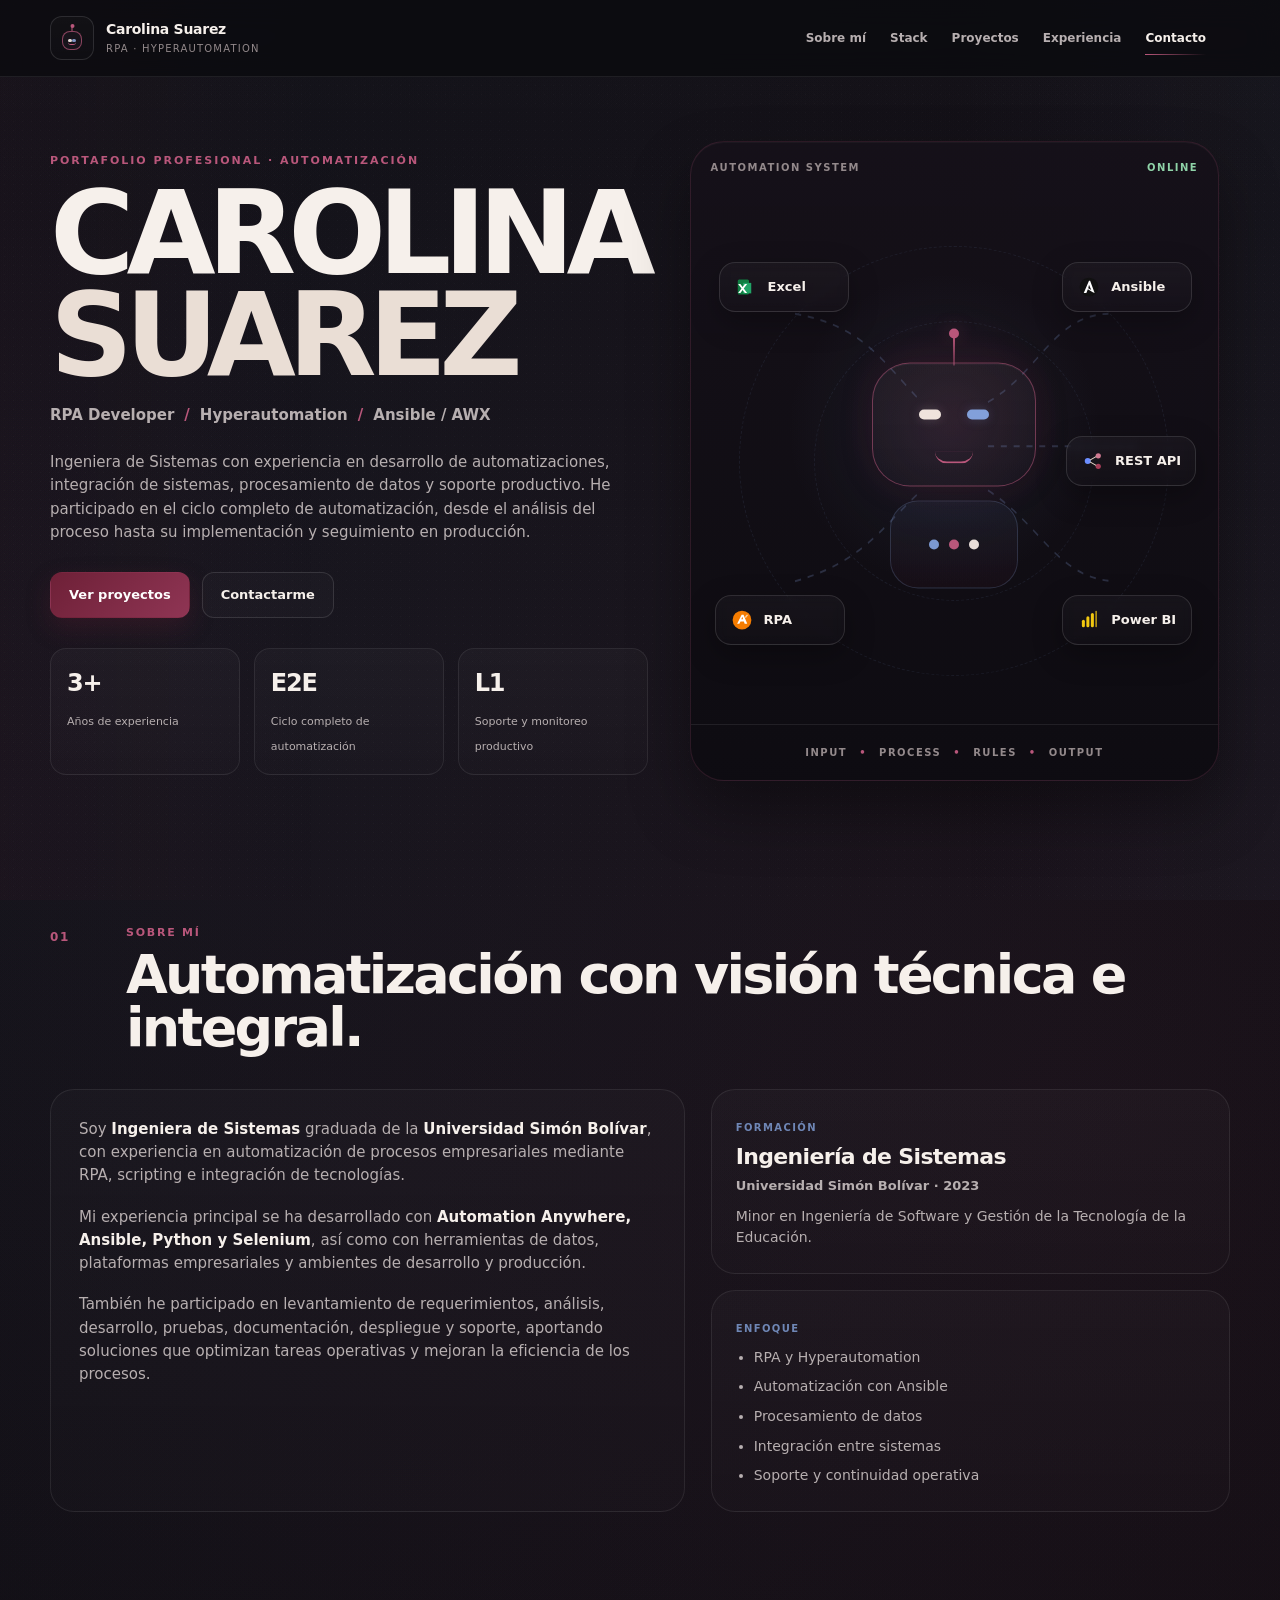
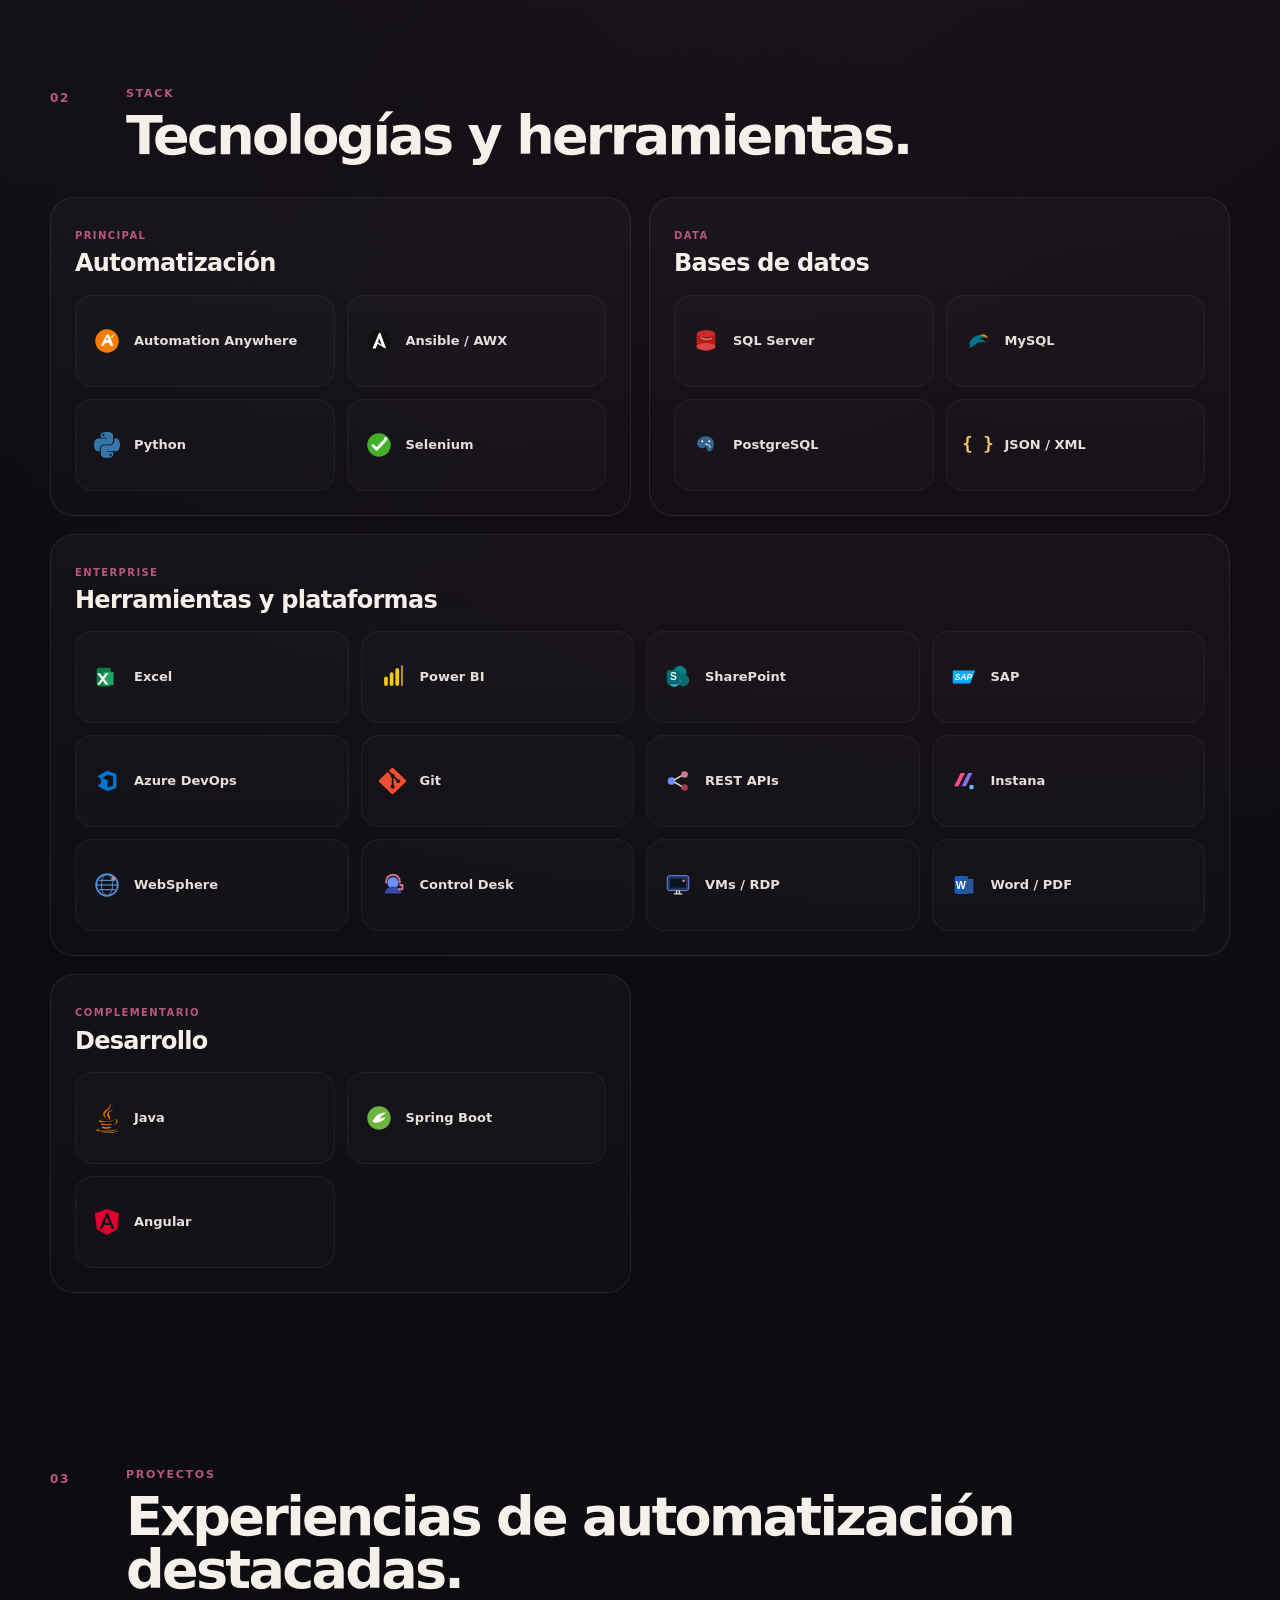
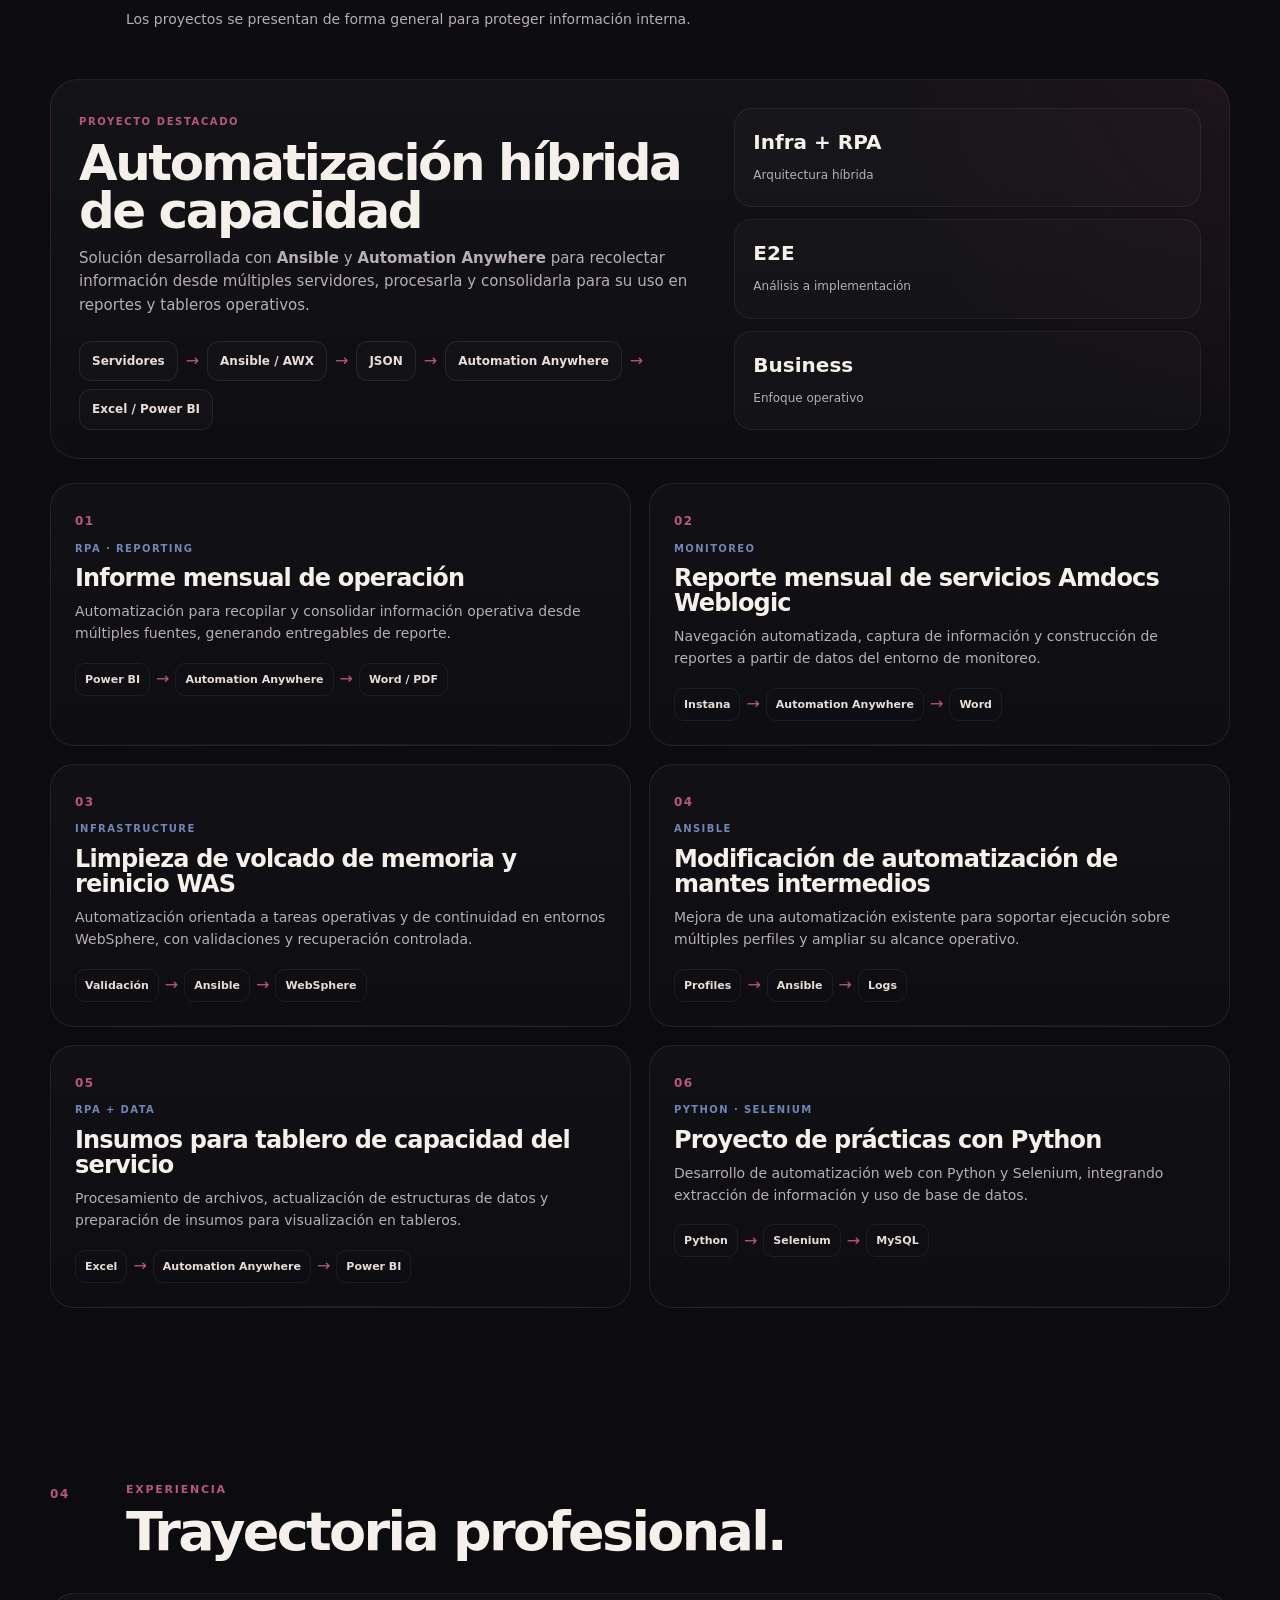
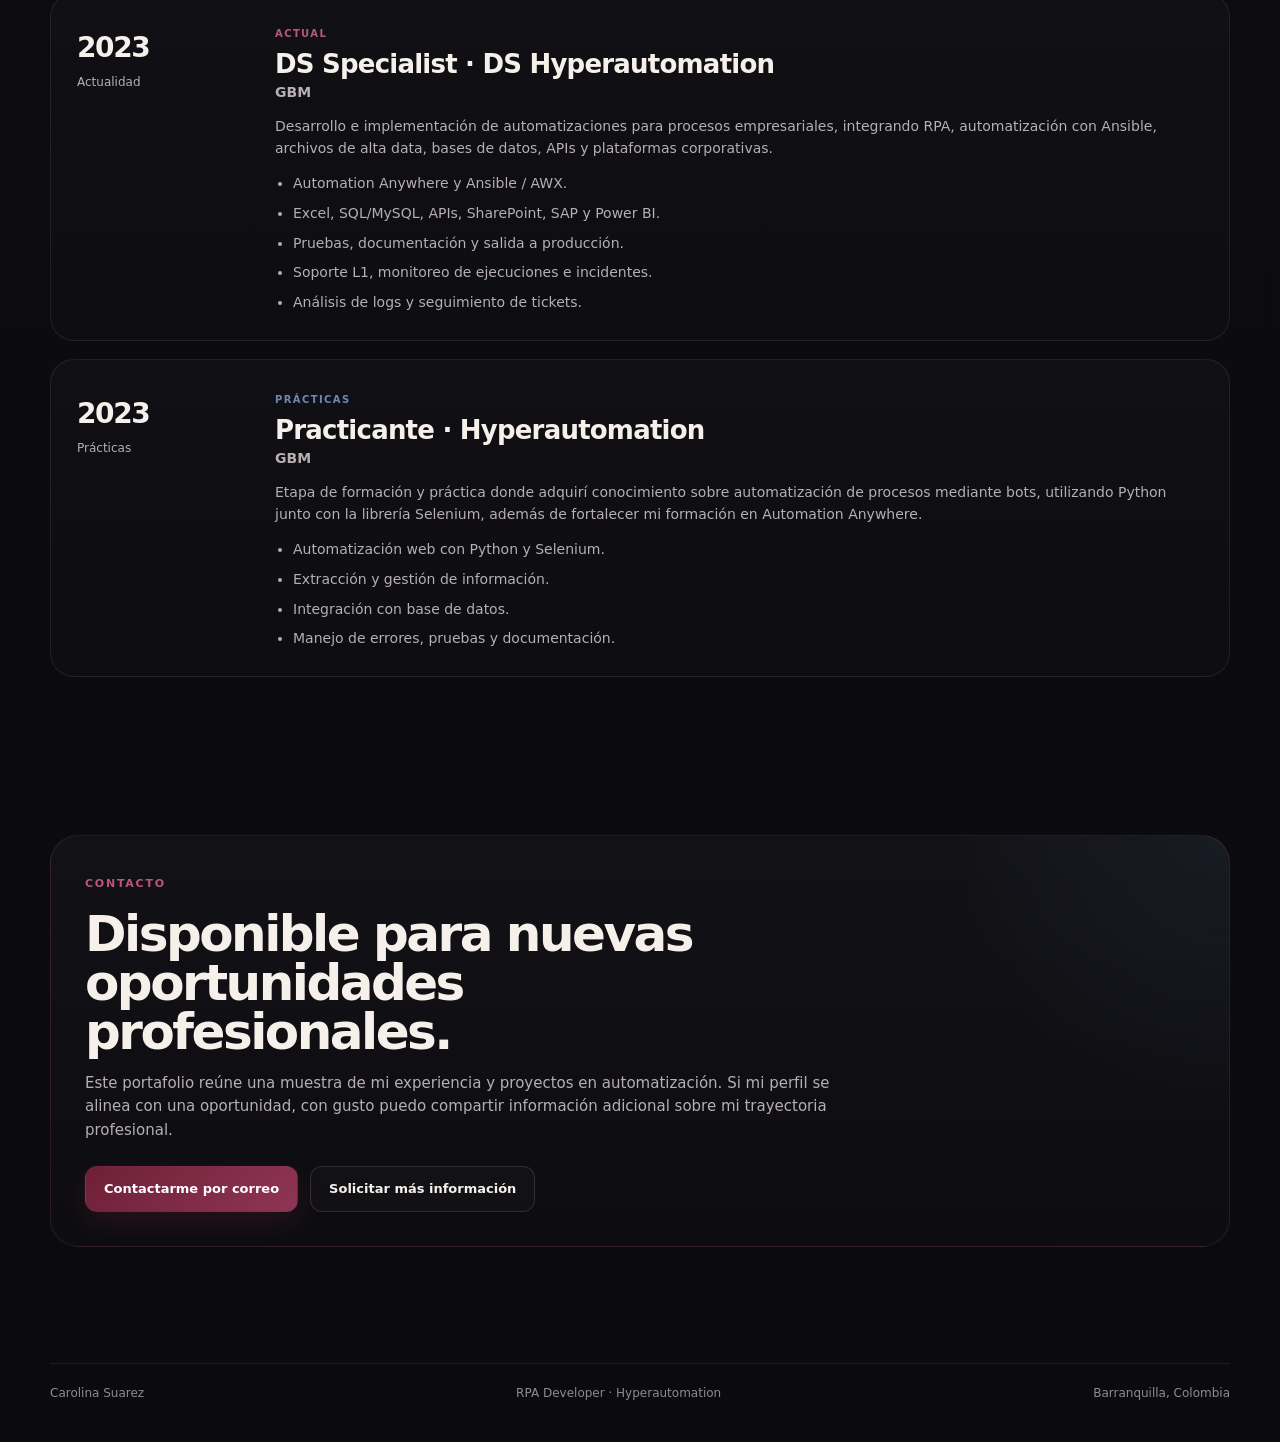
==== commit 570a4e73: "Update index.html" ====
--- a/index.html
+++ b/index.html
@@ -5,10 +5,10 @@
   <meta name="viewport" content="width=device-width,initial-scale=1" />
   <meta
     name="description"
-    content="Portafolio profesional de Carolina Suárez, Ingeniera de Sistemas con experiencia en RPA, Hyperautomation, Automation Anywhere, Ansible, Python y automatización de procesos."
+    content="Portafolio profesional de Carolina Suarez, Ingeniera de Sistemas con experiencia en RPA, Hyperautomation, Automation Anywhere, Ansible, Python y automatización de procesos."
   />
   <meta name="theme-color" content="#0b0b0f" />
-  <title>Carolina Suárez | RPA Developer</title>
+  <title>Carolina Suarez | RPA Developer</title>
 
   <link rel="icon" type="image/svg+xml" href="favicon.svg" />
   <link rel="alternate icon" href="favicon.ico" />
@@ -35,7 +35,7 @@
         </div>
 
         <div class="brand-copy">
-          <strong>Carolina Suárez</strong>
+          <strong>Carolina Suarez</strong>
           <small>RPA · Hyperautomation</small>
         </div>
       </a>
@@ -74,7 +74,7 @@
 
           <h1>
             CAROLINA
-            <span>SUÁREZ</span>
+            <span>SUAREZ</span>
           </h1>
 
           <div class="hero-role">
@@ -617,7 +617,7 @@
 
   <footer class="footer">
     <div class="container footer-wrap">
-      <span>Carolina Suárez</span>
+      <span>Carolina Suarez</span>
       <span>RPA Developer · Hyperautomation</span>
       <span>Barranquilla, Colombia</span>
     </div>
--- a/styles.css
+++ b/styles.css
@@ -1,45 +1,44 @@
 :root {
-  --bg: #0b0a0d;
-  --surface: #111014;
-  --surface-soft: #161419;
-
-  --text: #f2eeee;
-  --muted: #999398;
-
-  --wine: #7c3046;
-  --wine-light: #ad5d75;
-
-  --cream: #ded3d0;
-  --blue: #6878a8;
-
-  --border: rgba(255,255,255,.07);
-
-  --radius: 10px;
-  --max: 1140px;
-}
-
-
-/* =============================
-   GENERAL
-============================= */
+  --bg: #0b0b0f;
+  --bg-2: #111116;
+  --panel: #15131a;
+  --panel-2: #18151d;
+  --soft: #211b23;
+
+  --text: #f6f0eb;
+  --muted: #b7afb0;
+  --muted-2: #93898b;
+
+  --wine: #6e2037;
+  --wine-2: #8f3554;
+  --wine-3: #b9577b;
+
+  --blue: #58709b;
+  --blue-2: #6f87b6;
+
+  --line: rgba(255,255,255,.08);
+  --line-strong: rgba(255,255,255,.12);
+
+  --shadow: 0 10px 30px rgba(0,0,0,.28);
+  --radius: 18px;
+  --max: 1180px;
+}
 
 * {
   box-sizing: border-box;
 }
 
-
 html {
   scroll-behavior: smooth;
 }
 
-
 body {
   margin: 0;
-
-  background: var(--bg);
-
+  background:
+    radial-gradient(circle at 15% 10%, rgba(111,135,182,.08), transparent 28%),
+    radial-gradient(circle at 85% 18%, rgba(143,53,84,.10), transparent 32%),
+    linear-gradient(180deg, #0b0b0f 0%, #0d0c11 45%, #0b0b0f 100%);
   color: var(--text);
-
   font-family:
     Inter,
     ui-sans-serif,
@@ -48,2796 +47,1372 @@
     BlinkMacSystemFont,
     "Segoe UI",
     sans-serif;
-
-  line-height: 1.6;
-
+  line-height: 1.55;
   overflow-x: hidden;
 }
-
 
 body.menu-open {
   overflow: hidden;
 }
 
-
 a {
   color: inherit;
-}
-
+  text-decoration: none;
+}
 
 button,
 a {
   -webkit-tap-highlight-color: transparent;
 }
 
-
-button:focus-visible,
-a:focus-visible {
-  outline:
-    2px solid rgba(173,93,117,.45);
-
-  outline-offset: 3px;
-}
-
+img {
+  display: block;
+  max-width: 100%;
+}
 
 .container {
-  width:
-    min(
-      var(--max),
-      calc(100% - 42px)
-    );
-
+  width: min(var(--max), calc(100% - 40px));
   margin-inline: auto;
 }
 
-
-section {
-  scroll-margin-top: 78px;
-}
-
-
-/* =============================
-   HEADER
-============================= */
+.site-noise {
+  position: fixed;
+  inset: 0;
+  pointer-events: none;
+  opacity: .045;
+  background-image:
+    radial-gradient(rgba(255,255,255,.55) .45px, transparent .45px);
+  background-size: 9px 9px;
+  z-index: 0;
+}
+
+.site-gradient {
+  position: fixed;
+  inset: 0;
+  pointer-events: none;
+  background:
+    linear-gradient(90deg, rgba(110,32,55,.07), transparent 25%, transparent 75%, rgba(88,112,155,.06)),
+    linear-gradient(180deg, rgba(255,255,255,.01), transparent 24%);
+  z-index: 0;
+}
+
+main,
+header,
+footer {
+  position: relative;
+  z-index: 1;
+}
+
+/* HEADER */
 
 .header {
   position: sticky;
-
   top: 0;
-
   z-index: 100;
-
-  width:
-    min(
-      var(--max),
-      calc(100% - 42px)
-    );
-
-  margin-inline: auto;
-
-  min-height: 68px;
-
-  display: grid;
-
-  grid-template-columns:
-    1fr auto 1fr;
-
+  backdrop-filter: blur(14px);
+  background: rgba(11,11,15,.78);
+  border-bottom: 1px solid var(--line);
+}
+
+.header-wrap {
+  min-height: 76px;
+  display: grid;
+  grid-template-columns: 1fr auto auto;
   align-items: center;
-
   gap: 24px;
-
-  background:
-    rgba(11,10,13,.94);
-
-  border-bottom:
-    1px solid var(--border);
-
-  backdrop-filter:
-    blur(12px);
-}
-
+}
 
 .brand {
   display: flex;
-
   align-items: center;
-
-  gap: 10px;
-
-  text-decoration: none;
-}
-
+  gap: 12px;
+}
+
+.brand-mark {
+  width: 44px;
+  height: 44px;
+  border: 1px solid var(--line-strong);
+  border-radius: 12px;
+  display: grid;
+  place-items: center;
+  background:
+    linear-gradient(180deg, rgba(255,255,255,.025), rgba(255,255,255,.01));
+}
 
 .brand-copy {
   display: flex;
-
   flex-direction: column;
 }
 
-
 .brand-copy strong {
-  font-size: 13px;
-
+  font-size: 14px;
   font-weight: 700;
-}
-
+  letter-spacing: -.02em;
+}
 
 .brand-copy small {
-  color: var(--muted);
-
-  font-size: 8px;
-
-  letter-spacing: .08em;
-}
-
+  font-size: 10px;
+  color: var(--muted-2);
+  letter-spacing: .12em;
+  text-transform: uppercase;
+}
 
 .nav {
   display: flex;
-
-  gap: 21px;
-}
-
+  gap: 24px;
+}
 
 .nav a {
-  color: var(--muted);
-
-  text-decoration: none;
-
-  font-size: 11px;
-
+  font-size: 12px;
   font-weight: 600;
-
-  transition:
-    color .2s ease;
-}
-
+  color: var(--muted);
+  transition: color .2s ease;
+  position: relative;
+}
 
 .nav a:hover,
 .nav a.active {
-  color: var(--wine-light);
-}
-
-
-.header-actions {
-  justify-self: end;
-
-  display: flex;
-
-  align-items: center;
-
-  gap: 8px;
-}
-
-
-.header-contact {
-  padding:
-    8px 13px;
-
-  border:
-    1px solid var(--border);
-
-  border-radius: 8px;
-
-  text-decoration: none;
-
-  font-size: 11px;
-
-  font-weight: 650;
-
-  transition:
-    border .2s ease;
-}
-
-
-.header-contact:hover {
-  border-color:
-    rgba(173,93,117,.4);
-}
-
-
-/* =============================
-   MINI BOT
-============================= */
-
-.mini-bot {
+  color: var(--text);
+}
+
+.nav a.active::after,
+.nav a:hover::after {
+  content: "";
+  position: absolute;
+  left: 0;
+  right: 0;
+  bottom: -8px;
+  height: 1px;
+  background: linear-gradient(90deg, var(--wine-3), transparent);
+}
+
+.menu-button {
+  display: none;
+  width: 42px;
+  height: 42px;
+  border: 1px solid var(--line);
+  border-radius: 12px;
+  background: none;
+  cursor: pointer;
   position: relative;
-
-  width: 38px;
-  height: 38px;
-
-  flex:
-    0 0 38px;
-}
-
-
-.bot-head {
-  position: absolute;
-
-  left: 5px;
-  right: 5px;
-  bottom: 3px;
-
-  height: 27px;
-
-  border:
-    1.3px solid
-    rgba(173,93,117,.55);
-
-  border-radius: 10px;
-
-  background:
-    var(--surface-soft);
-}
-
-
-.bot-head i {
-  position: absolute;
-
-  top: 9px;
-
-  width: 5px;
-  height: 4px;
-
-  border-radius: 99px;
-
-  background: var(--cream);
-}
-
-
-.bot-head i:first-child {
-  left: 8px;
-}
-
-
-.bot-head i:nth-child(2) {
-  right: 8px;
-
-  background: var(--blue);
-}
-
-
-.bot-head b {
-  position: absolute;
-
-  left: 50%;
-  bottom: 5px;
-
-  width: 10px;
-  height: 4px;
-
-  border-bottom:
-    1.4px solid var(--wine-light);
-
-  border-radius:
-    0 0 9px 9px;
-
-  transform:
-    translateX(-50%);
-}
-
-
-.bot-antenna {
-  position: absolute;
-
+}
+
+.menu-button span {
+  position: absolute;
+  left: 11px;
+  right: 11px;
+  height: 1.5px;
+  background: var(--text);
+  transition: .2s ease;
+}
+
+.menu-button span:first-child {
+  top: 16px;
+}
+
+.menu-button span:last-child {
+  top: 24px;
+}
+
+.menu-button.open span:first-child {
+  top: 20px;
+  transform: rotate(45deg);
+}
+
+.menu-button.open span:last-child {
+  top: 20px;
+  transform: rotate(-45deg);
+}
+
+.mobile-menu {
+  display: none;
+  padding: 0 20px 18px;
+  border-top: 1px solid var(--line);
+  background: rgba(11,11,15,.97);
+}
+
+.mobile-menu a {
+  display: block;
+  padding: 15px 0;
+  border-bottom: 1px solid var(--line);
+  font-size: 15px;
+  font-weight: 600;
+}
+
+/* MINI BOT */
+
+.brand-bot {
+  position: relative;
+  width: 24px;
+  height: 24px;
+}
+
+.brand-antenna {
+  position: absolute;
   left: 50%;
   top: 0;
-
   width: 1px;
-  height: 9px;
-
-  background:
-    var(--wine-light);
-
-  transform:
-    translateX(-50%);
-}
-
-
-.bot-antenna::before {
+  height: 6px;
+  background: var(--wine-3);
+  transform: translateX(-50%);
+}
+
+.brand-antenna::before {
   content: "";
-
-  position: absolute;
-
+  position: absolute;
   left: 50%;
-  top: -1px;
-
-  width: 5px;
-  height: 5px;
-
+  top: -2px;
+  width: 4px;
+  height: 4px;
+  background: var(--wine-3);
   border-radius: 50%;
-
-  background:
-    var(--wine-light);
-
-  transform:
-    translateX(-50%);
-}
-
-
-/* =============================
-   MOBILE MENU
-============================= */
-
-.menu-button {
-  display: none;
-
-  position: relative;
-
-  width: 38px;
-  height: 38px;
-
-  border:
-    1px solid var(--border);
-
+  transform: translateX(-50%);
+}
+
+.brand-face {
+  position: absolute;
+  inset: 5px 2px 0;
+  border: 1.2px solid rgba(185,87,123,.72);
   border-radius: 8px;
-
-  background: none;
-
-  cursor: pointer;
-}
-
-
-.menu-button span {
-  position: absolute;
-
-  left: 10px;
-  right: 10px;
-
-  height: 1px;
-
-  background:
-    var(--text);
-
-  transition:
-    .2s ease;
-}
-
-
-.menu-button span:first-child {
-  top: 15px;
-}
-
-
-.menu-button span:last-child {
-  top: 22px;
-}
-
-
-.menu-button.open span:first-child {
-  top: 19px;
-
-  transform:
-    rotate(45deg);
-}
-
-
-.menu-button.open span:last-child {
-  top: 19px;
-
-  transform:
-    rotate(-45deg);
-}
-
-
-.mobile-menu {
-  position: fixed;
-
-  inset: 68px 0 0;
-
-  z-index: 90;
-
-  display: none;
-
-  padding:
-    40px 22px;
-
-  background:
-    rgba(11,10,13,.98);
-
-  opacity: 0;
-
-  transform:
-    translateY(-10px);
-
-  pointer-events: none;
-
-  transition:
-    .25s ease;
-}
-
-
-.mobile-menu.open {
-  opacity: 1;
-
-  transform: none;
-
-  pointer-events: auto;
-}
-
-
-.mobile-menu nav {
-  width:
-    min(
-      100%,
-      480px
-    );
-
-  margin: auto;
-
-  display: grid;
-
-  gap: 0;
-}
-
-
-.mobile-menu a {
-  padding:
-    18px 0;
-
-  border-bottom:
-    1px solid var(--border);
-
-  text-decoration: none;
-
-  font-size: 26px;
-
-  font-weight: 650;
-}
-
-
-/* =============================
-   BUTTONS
-============================= */
-
-.button {
-  display: inline-flex;
-
+  background: #17141b;
+}
+
+.brand-face i {
+  position: absolute;
+  top: 7px;
+  width: 4px;
+  height: 3px;
+  border-radius: 50px;
+  background: #e7ddd6;
+}
+
+.brand-face i:first-child {
+  left: 5px;
+}
+
+.brand-face i:nth-child(2) {
+  right: 5px;
+  background: #7f95c4;
+}
+
+.brand-face b {
+  position: absolute;
+  left: 50%;
+  bottom: 4px;
+  width: 8px;
+  height: 3px;
+  border-bottom: 1.5px solid var(--wine-3);
+  border-radius: 0 0 10px 10px;
+  transform: translateX(-50%);
+}
+
+/* HERO */
+
+.hero {
+  padding: 64px 0 54px;
+}
+
+.hero-grid {
+  display: grid;
+  grid-template-columns: 1.02fr .98fr;
+  gap: 42px;
   align-items: center;
-
-  justify-content: center;
-
-  min-height: 43px;
-
-  padding:
-    0 17px;
-
-  border:
-    1px solid transparent;
-
-  border-radius: 8px;
-
-  text-decoration: none;
-
-  font-size: 12px;
-
+}
+
+.eyebrow {
+  display: inline-block;
+  color: var(--wine-3);
+  font-size: 11px;
   font-weight: 700;
-
-  transition:
-    transform .2s ease,
-    border .2s ease;
-}
-
-
-.button:hover {
-  transform:
-    translateY(-2px);
-}
-
-
-.button-primary {
-  background:
-    var(--wine);
-
-  color:
-    #fff;
-}
-
-
-.button-primary:hover {
-  background:
-    #8d3851;
-}
-
-
-.button-secondary {
-  background:
-    transparent;
-
-  border-color:
-    var(--border);
-}
-
-
-.button-secondary:hover {
-  border-color:
-    rgba(173,93,117,.42);
-}
-
-
-/* =============================
-   HERO
-============================= */
-
-.hero {
-  min-height: 620px;
-
-  display: grid;
-
-  grid-template-columns:
-    1.04fr .96fr;
-
-  align-items: center;
-
-  gap: 60px;
-
-  padding:
-    72px 0 60px;
-}
-
-
-.hero-label {
-  color:
-    var(--wine-light);
-
-  font:
-    700 9px/1
-    ui-monospace,
-    monospace;
-
-  letter-spacing:
-    .15em;
-}
-
+  letter-spacing: .18em;
+  text-transform: uppercase;
+  margin-bottom: 14px;
+}
 
 .hero h1 {
-  margin:
-    13px 0 0;
-
-  font-size:
-    clamp(
-      53px,
-      7vw,
-      82px
-    );
-
-  line-height:
-    .91;
-
-  letter-spacing:
-    -.06em;
-
-  font-weight:
-    720;
-}
-
+  margin: 0;
+  font-size: clamp(58px, 9vw, 122px);
+  line-height: .88;
+  letter-spacing: -.07em;
+  font-weight: 800;
+}
 
 .hero h1 span {
   display: block;
-
-  color:
-    var(--wine-light);
-}
-
+  color: #eaded5;
+}
 
 .hero-role {
-  margin:
-    24px 0 0;
-
-  font-size:
-    clamp(
-      22px,
-      2.8vw,
-      33px
-    );
-
-  line-height:
-    1.08;
-
-  font-weight:
-    600;
-
-  letter-spacing:
-    -.025em;
-}
-
-
-.hero-role strong {
-  display: block;
-
-  color:
-    var(--cream);
-
-  transition:
-    opacity .2s ease;
-}
-
-
-.hero-role strong.changing {
-  opacity: 0;
-}
-
-
-.hero-description {
-  max-width:
-    610px;
-
-  margin-top:
-    20px;
-
-  color:
-    var(--muted);
-
-  font-size:
-    14px;
-}
-
-
-.hero-description b {
-  color:
-    #cbc5c7;
-
-  font-weight:
-    600;
-}
-
+  margin-top: 18px;
+  display: flex;
+  flex-wrap: wrap;
+  gap: 10px;
+  align-items: center;
+  color: var(--muted);
+  font-size: 15px;
+  font-weight: 600;
+}
+
+.hero-role i {
+  color: var(--wine-3);
+  font-style: normal;
+}
+
+.hero-text {
+  max-width: 650px;
+  margin-top: 24px;
+  color: var(--muted);
+  font-size: 15px;
+}
 
 .hero-actions {
   display: flex;
-
   flex-wrap: wrap;
-
-  gap: 9px;
-
-  margin:
-    25px 0;
-}
-
-
-.hero-stack {
+  gap: 12px;
+  margin-top: 28px;
+}
+
+.btn {
+  min-height: 46px;
+  padding: 0 18px;
+  border-radius: 12px;
+  border: 1px solid transparent;
+  display: inline-flex;
+  align-items: center;
+  justify-content: center;
+  gap: 8px;
+  font-size: 13px;
+  font-weight: 700;
+  transition: transform .2s ease, border .2s ease, background .2s ease;
+}
+
+.btn:hover {
+  transform: translateY(-2px);
+}
+
+.btn-primary {
+  background: linear-gradient(135deg, var(--wine), var(--wine-2));
+  color: #fff;
+  box-shadow: 0 10px 25px rgba(110,32,55,.26);
+}
+
+.btn-primary:hover {
+  background: linear-gradient(135deg, #7b2842, #9d4162);
+}
+
+.btn-secondary {
+  background: rgba(255,255,255,.02);
+  border-color: var(--line-strong);
+}
+
+.btn-secondary:hover {
+  border-color: rgba(185,87,123,.45);
+}
+
+.hero-mini-stats {
+  margin-top: 30px;
+  display: grid;
+  grid-template-columns: repeat(3,1fr);
+  gap: 14px;
+}
+
+.hero-mini-stats article {
+  padding: 16px;
+  border: 1px solid var(--line);
+  border-radius: 16px;
+  background:
+    linear-gradient(180deg, rgba(255,255,255,.028), rgba(255,255,255,.01));
+}
+
+.hero-mini-stats strong {
+  display: block;
+  font-size: 24px;
+  font-weight: 800;
+  letter-spacing: -.05em;
+  margin-bottom: 6px;
+}
+
+.hero-mini-stats span {
+  font-size: 11px;
+  color: var(--muted);
+}
+
+/* HERO VISUAL */
+
+.hero-visual {
+  min-width: 0;
+}
+
+.hero-panel {
+  position: relative;
+  min-height: 640px;
+  border: 1px solid rgba(185,87,123,.18);
+  border-radius: 34px;
+  overflow: hidden;
+  background:
+    radial-gradient(circle at 50% 43%, rgba(110,32,55,.18), transparent 24%),
+    radial-gradient(circle at 48% 45%, rgba(88,112,155,.13), transparent 35%),
+    linear-gradient(180deg, rgba(22,17,25,.96), rgba(14,12,18,.98));
+  box-shadow:
+    inset 0 1px 0 rgba(255,255,255,.03),
+    0 30px 60px rgba(0,0,0,.35);
+}
+
+.panel-label {
+  position: absolute;
+  font-size: 10px;
+  font-weight: 700;
+  letter-spacing: .15em;
+  color: var(--muted-2);
+  z-index: 3;
+}
+
+.top-left {
+  top: 18px;
+  left: 20px;
+}
+
+.top-right {
+  top: 18px;
+  right: 20px;
+  color: #8fd3a8;
+}
+
+.visual-orbit {
+  position: absolute;
+  border: 1px dashed rgba(111,135,182,.12);
+  border-radius: 50%;
+  left: 50%;
+  top: 50%;
+  transform: translate(-50%,-50%);
+}
+
+.orbit-one {
+  width: 280px;
+  height: 280px;
+}
+
+.orbit-two {
+  width: 430px;
+  height: 430px;
+}
+
+.visual-card {
+  position: absolute;
+  z-index: 4;
+  min-width: 130px;
+  padding: 12px 14px;
+  border: 1px solid var(--line-strong);
+  border-radius: 16px;
+  background:
+    linear-gradient(180deg, rgba(255,255,255,.03), rgba(255,255,255,.01));
   display: flex;
-
-  flex-wrap: wrap;
-
-  gap: 14px;
-}
-
-
-.hero-stack > div {
+  align-items: center;
+  gap: 10px;
+  box-shadow: var(--shadow);
+  backdrop-filter: blur(5px);
+}
+
+.visual-card img {
+  width: 24px;
+  height: 24px;
+  object-fit: contain;
+}
+
+.visual-card span {
+  font-size: 13px;
+  font-weight: 600;
+}
+
+.visual-card-left.top {
+  left: 28px;
+  top: 120px;
+}
+
+.visual-card-left.bottom {
+  left: 24px;
+  bottom: 135px;
+}
+
+.visual-card-right.top {
+  right: 26px;
+  top: 120px;
+}
+
+.visual-card-right.middle {
+  right: 22px;
+  top: 50%;
+  transform: translateY(-50%);
+}
+
+.visual-card-right.bottom {
+  right: 26px;
+  bottom: 135px;
+}
+
+.robot-core {
+  position: absolute;
+  left: 50%;
+  top: 50%;
+  width: 200px;
+  height: 255px;
+  transform: translate(-50%,-50%);
+  z-index: 4;
+}
+
+.robot-antenna-line {
+  position: absolute;
+  top: 2px;
+  left: 50%;
+  width: 2px;
+  height: 30px;
+  background: linear-gradient(180deg, var(--wine-3), rgba(185,87,123,.4));
+  transform: translateX(-50%);
+}
+
+.robot-antenna-dot {
+  position: absolute;
+  top: -5px;
+  left: 50%;
+  width: 10px;
+  height: 10px;
+  background: var(--wine-3);
+  border-radius: 50%;
+  transform: translateX(-50%);
+  box-shadow: 0 0 18px rgba(185,87,123,.4);
+}
+
+.robot-head {
+  position: absolute;
+  top: 29px;
+  left: 18px;
+  right: 18px;
+  height: 124px;
+  border: 1.5px solid rgba(185,87,123,.55);
+  border-radius: 38px;
+  background:
+    linear-gradient(180deg, rgba(255,255,255,.035), rgba(255,255,255,.015));
+  box-shadow:
+    inset 0 1px 0 rgba(255,255,255,.05),
+    0 0 35px rgba(110,32,55,.14);
+}
+
+.robot-head i {
+  position: absolute;
+  top: 46px;
+  width: 22px;
+  height: 10px;
+  border-radius: 999px;
+  animation: blink 4.5s ease-in-out infinite;
+}
+
+.robot-head i:first-child {
+  left: 46px;
+  background: #efe3dc;
+  box-shadow: 0 0 12px rgba(239,227,220,.18);
+}
+
+.robot-head i:nth-child(2) {
+  right: 46px;
+  background: #82a0da;
+  box-shadow: 0 0 12px rgba(130,160,218,.22);
+}
+
+.robot-head b {
+  position: absolute;
+  left: 50%;
+  bottom: 22px;
+  width: 38px;
+  height: 12px;
+  border-bottom: 2px solid var(--wine-3);
+  border-radius: 0 0 18px 18px;
+  transform: translateX(-50%);
+}
+
+.robot-body {
+  position: absolute;
+  left: 36px;
+  right: 36px;
+  bottom: 0;
+  height: 88px;
+  border: 1px solid rgba(111,135,182,.26);
+  border-radius: 28px;
   display: flex;
-
   align-items: center;
-
-  gap: 7px;
-
-  color:
-    var(--muted);
-
-  font-size:
-    10px;
-}
-
-
-.hero-stack img {
-  width: 22px;
-  height: 22px;
-
-  object-fit:
-    contain;
-}
-
-
-/* =============================
-   AUTOMATION PANEL
-============================= */
-
-.automation-panel {
-  overflow: hidden;
-
-  border:
-    1px solid var(--border);
-
-  border-radius:
-    12px;
-
+  justify-content: center;
+  gap: 10px;
   background:
-    var(--surface);
-}
-
-
-.panel-head {
-  display: flex;
-
-  justify-content:
-    space-between;
-
-  padding:
-    13px 15px;
-
-  border-bottom:
-    1px solid var(--border);
-
-  color:
-    var(--muted);
-
-  font:
-    700 8px/1
-    ui-monospace,
-    monospace;
-
-  letter-spacing:
-    .12em;
-}
-
-
-.panel-head strong {
-  display: flex;
-
-  align-items: center;
-
-  gap: 6px;
-
-  color:
-    #89c7a0;
-}
-
-
-.panel-head strong i {
-  width: 5px;
-  height: 5px;
-
-  border-radius:
-    50%;
-
-  background:
-    #89c7a0;
-}
-
-
-.automation-stage {
-  position: relative;
-
-  min-height:
-    410px;
-
-  overflow: hidden;
-}
-
-
-.flow-connections {
-  position: absolute;
-
+    linear-gradient(180deg, rgba(88,112,155,.10), rgba(110,32,55,.08));
+}
+
+.robot-body span {
+  width: 10px;
+  height: 10px;
+  border-radius: 50%;
+}
+
+.robot-body span:first-child {
+  background: #7b98d0;
+}
+
+.robot-body span:nth-child(2) {
+  background: var(--wine-3);
+}
+
+.robot-body span:nth-child(3) {
+  background: #e8ddd8;
+}
+
+.hero-flow {
+  position: absolute;
   inset: 0;
-
+  z-index: 2;
   width: 100%;
   height: 100%;
-
-  z-index: 1;
-
-  pointer-events: none;
-}
-
-
-.flow-connections path {
+}
+
+.hero-flow path {
   fill: none;
-
-  stroke:
-    rgba(104,120,168,.22);
-
-  stroke-width:
-    1.2;
-
-  stroke-dasharray:
-    6 7;
-
-  animation:
-    lineMove 5s linear infinite;
-}
-
-
-@keyframes lineMove {
+  stroke: rgba(111,135,182,.28);
+  stroke-width: 1.6;
+  stroke-dasharray: 8 9;
+  animation: dashMove 7s linear infinite;
+}
+
+.hero-flow-footer {
+  position: absolute;
+  left: 0;
+  right: 0;
+  bottom: 0;
+  height: 56px;
+  border-top: 1px solid var(--line);
+  display: flex;
+  align-items: center;
+  justify-content: center;
+  gap: 12px;
+  color: var(--muted-2);
+  font-size: 10px;
+  font-weight: 700;
+  letter-spacing: .15em;
+}
+
+.hero-flow-footer i {
+  color: var(--wine-3);
+  font-style: normal;
+}
+
+/* SECTIONS */
+
+.section {
+  padding: 84px 0;
+}
+
+.section-head {
+  display: grid;
+  grid-template-columns: 56px 1fr;
+  gap: 20px;
+  align-items: start;
+  margin-bottom: 34px;
+}
+
+.section-number {
+  font-size: 12px;
+  font-weight: 800;
+  color: var(--wine-3);
+  letter-spacing: .14em;
+  padding-top: 9px;
+}
+
+.section-kicker {
+  display: inline-block;
+  color: var(--wine-3);
+  font-size: 11px;
+  font-weight: 700;
+  letter-spacing: .16em;
+  text-transform: uppercase;
+  margin-bottom: 8px;
+}
+
+.section-head h2 {
+  margin: 0;
+  font-size: clamp(30px, 5vw, 54px);
+  line-height: .98;
+  letter-spacing: -.05em;
+  font-weight: 780;
+}
+
+.section-subtext {
+  margin-top: 12px;
+  color: var(--muted);
+  font-size: 14px;
+}
+
+/* ABOUT */
+
+.about-grid {
+  display: grid;
+  grid-template-columns: 1.1fr .9fr;
+  gap: 26px;
+}
+
+.about-copy {
+  padding: 28px;
+  border: 1px solid var(--line);
+  border-radius: 24px;
+  background:
+    linear-gradient(180deg, rgba(255,255,255,.02), rgba(255,255,255,.01));
+}
+
+.about-copy p {
+  margin: 0 0 18px;
+  color: var(--muted);
+  font-size: 15px;
+}
+
+.about-copy p:last-child {
+  margin-bottom: 0;
+}
+
+.about-copy strong {
+  color: var(--text);
+  font-weight: 700;
+}
+
+.about-side {
+  display: grid;
+  gap: 16px;
+}
+
+.about-side-card {
+  padding: 24px;
+  border: 1px solid var(--line);
+  border-radius: 24px;
+  background:
+    linear-gradient(180deg, rgba(255,255,255,.024), rgba(255,255,255,.01));
+}
+
+.side-kicker {
+  display: inline-block;
+  color: var(--blue-2);
+  font-size: 10px;
+  font-weight: 700;
+  letter-spacing: .14em;
+  text-transform: uppercase;
+  margin-bottom: 10px;
+}
+
+.about-side-card h3 {
+  margin: 0 0 6px;
+  font-size: 22px;
+  line-height: 1.1;
+  letter-spacing: -.03em;
+}
+
+.about-side-card strong {
+  display: block;
+  color: var(--muted);
+  font-size: 13px;
+  margin-bottom: 10px;
+}
+
+.about-side-card p {
+  margin: 0;
+  color: var(--muted);
+  font-size: 14px;
+}
+
+.about-side-card ul {
+  margin: 0;
+  padding-left: 18px;
+  color: var(--muted);
+  font-size: 14px;
+  display: grid;
+  gap: 8px;
+}
+
+/* STACK */
+
+.stack-layout {
+  display: grid;
+  grid-template-columns: repeat(2,1fr);
+  gap: 18px;
+}
+
+.stack-box {
+  padding: 24px;
+  border: 1px solid var(--line);
+  border-radius: 24px;
+  background:
+    linear-gradient(180deg, rgba(255,255,255,.028), rgba(255,255,255,.01));
+}
+
+.stack-box.wide {
+  grid-column: 1 / -1;
+}
+
+.stack-title {
+  margin-bottom: 18px;
+}
+
+.stack-title span {
+  display: inline-block;
+  color: var(--wine-3);
+  font-size: 10px;
+  font-weight: 700;
+  letter-spacing: .14em;
+  text-transform: uppercase;
+  margin-bottom: 8px;
+}
+
+.stack-title h3 {
+  margin: 0;
+  font-size: 24px;
+  line-height: 1.05;
+  letter-spacing: -.03em;
+}
+
+.stack-grid {
+  display: grid;
+  grid-template-columns: repeat(2,1fr);
+  gap: 12px;
+}
+
+.stack-grid article,
+.logo-cloud article {
+  min-height: 92px;
+  padding: 16px;
+  border: 1px solid rgba(255,255,255,.05);
+  border-radius: 18px;
+  background: rgba(255,255,255,.015);
+  display: flex;
+  align-items: center;
+  gap: 12px;
+  transition: transform .2s ease, border .2s ease, background .2s ease;
+}
+
+.stack-grid article:hover,
+.logo-cloud article:hover {
+  transform: translateY(-3px);
+  border-color: rgba(185,87,123,.22);
+  background: rgba(255,255,255,.024);
+}
+
+.stack-grid img,
+.logo-cloud img {
+  width: 30px;
+  height: 30px;
+  object-fit: contain;
+}
+
+.stack-grid span,
+.logo-cloud span {
+  font-size: 13px;
+  font-weight: 600;
+  color: #e8deda;
+}
+
+.logo-cloud {
+  display: grid;
+  grid-template-columns: repeat(4,1fr);
+  gap: 12px;
+}
+
+/* FEATURED PROJECT */
+
+.featured-project {
+  padding: 28px;
+  border: 1px solid rgba(185,87,123,.18);
+  border-radius: 28px;
+  background:
+    radial-gradient(circle at right top, rgba(110,32,55,.12), transparent 28%),
+    linear-gradient(180deg, rgba(255,255,255,.03), rgba(255,255,255,.012));
+  display: grid;
+  grid-template-columns: 1.15fr .85fr;
+  gap: 24px;
+  margin-bottom: 24px;
+}
+
+.featured-tag {
+  display: inline-block;
+  color: var(--wine-3);
+  font-size: 10px;
+  font-weight: 700;
+  letter-spacing: .16em;
+  text-transform: uppercase;
+  margin-bottom: 10px;
+}
+
+.featured-project h3 {
+  margin: 0 0 12px;
+  font-size: clamp(30px, 4vw, 50px);
+  line-height: .96;
+  letter-spacing: -.05em;
+  font-weight: 780;
+}
+
+.featured-project p {
+  margin: 0;
+  color: var(--muted);
+  font-size: 15px;
+  max-width: 680px;
+}
+
+.featured-flow {
+  margin-top: 24px;
+  display: flex;
+  flex-wrap: wrap;
+  gap: 8px;
+  align-items: center;
+}
+
+.featured-flow span {
+  padding: 10px 12px;
+  border: 1px solid var(--line);
+  border-radius: 12px;
+  background: rgba(255,255,255,.016);
+  font-size: 12px;
+  font-weight: 600;
+  color: #e8ddd8;
+}
+
+.featured-flow i {
+  color: var(--wine-3);
+  font-style: normal;
+}
+
+.featured-right {
+  display: flex;
+  align-items: stretch;
+}
+
+.featured-metrics {
+  width: 100%;
+  display: grid;
+  gap: 12px;
+}
+
+.featured-metrics article {
+  padding: 18px;
+  border: 1px solid rgba(255,255,255,.06);
+  border-radius: 18px;
+  background: rgba(255,255,255,.018);
+}
+
+.featured-metrics strong {
+  display: block;
+  font-size: 20px;
+  font-weight: 750;
+  margin-bottom: 4px;
+}
+
+.featured-metrics span {
+  font-size: 12px;
+  color: var(--muted);
+}
+
+/* PROJECTS GRID */
+
+.projects-grid {
+  display: grid;
+  grid-template-columns: repeat(2,1fr);
+  gap: 18px;
+}
+
+.project-card {
+  position: relative;
+  padding: 24px;
+  border: 1px solid var(--line);
+  border-radius: 24px;
+  background:
+    linear-gradient(180deg, rgba(255,255,255,.024), rgba(255,255,255,.01));
+  min-height: 250px;
+  overflow: hidden;
+}
+
+.project-card::after {
+  content: "";
+  position: absolute;
+  inset: auto 0 0 0;
+  height: 1px;
+  background: linear-gradient(90deg, transparent, rgba(185,87,123,.45), transparent);
+  opacity: .35;
+}
+
+.project-index {
+  display: inline-block;
+  margin-bottom: 10px;
+  color: var(--wine-3);
+  font-size: 12px;
+  font-weight: 800;
+  letter-spacing: .12em;
+}
+
+.project-card small {
+  display: block;
+  color: var(--blue-2);
+  font-size: 10px;
+  font-weight: 700;
+  letter-spacing: .14em;
+  text-transform: uppercase;
+  margin-bottom: 10px;
+}
+
+.project-card h3 {
+  margin: 0 0 10px;
+  font-size: 24px;
+  line-height: 1.05;
+  letter-spacing: -.035em;
+}
+
+.project-card p {
+  margin: 0;
+  color: var(--muted);
+  font-size: 14px;
+}
+
+.project-flow {
+  margin-top: 18px;
+  display: flex;
+  flex-wrap: wrap;
+  gap: 6px;
+  align-items: center;
+}
+
+.project-flow span {
+  padding: 7px 9px;
+  border: 1px solid rgba(255,255,255,.06);
+  border-radius: 10px;
+  font-size: 11px;
+  font-weight: 600;
+  color: #e7ddd7;
+}
+
+.project-flow i {
+  color: var(--wine-3);
+  font-style: normal;
+}
+
+/* TIMELINE */
+
+.timeline {
+  display: grid;
+  gap: 18px;
+}
+
+.timeline-item {
+  display: grid;
+  grid-template-columns: 180px 1fr;
+  gap: 18px;
+  padding: 26px;
+  border: 1px solid var(--line);
+  border-radius: 24px;
+  background:
+    linear-gradient(180deg, rgba(255,255,255,.024), rgba(255,255,255,.01));
+}
+
+.timeline-year {
+  padding-top: 6px;
+}
+
+.timeline-year span {
+  display: block;
+  font-size: 28px;
+  font-weight: 800;
+  letter-spacing: -.05em;
+}
+
+.timeline-year small {
+  color: var(--muted);
+  font-size: 12px;
+}
+
+.timeline-tag {
+  display: inline-block;
+  color: var(--wine-3);
+  font-size: 10px;
+  font-weight: 700;
+  letter-spacing: .14em;
+  text-transform: uppercase;
+  margin-bottom: 10px;
+}
+
+.timeline-tag.alt {
+  color: var(--blue-2);
+}
+
+.timeline-content h3 {
+  margin: 0 0 4px;
+  font-size: 26px;
+  line-height: 1.04;
+  letter-spacing: -.03em;
+}
+
+.timeline-content > strong {
+  display: block;
+  color: var(--muted);
+  font-size: 14px;
+  margin-bottom: 12px;
+}
+
+.timeline-content p {
+  margin: 0 0 14px;
+  color: var(--muted);
+  font-size: 14px;
+}
+
+.timeline-content ul {
+  margin: 0;
+  padding-left: 18px;
+  display: grid;
+  gap: 8px;
+  color: var(--muted);
+  font-size: 14px;
+}
+
+/* CONTACT */
+
+.contact-section {
+  padding-top: 74px;
+}
+
+.contact-box {
+  padding: 34px;
+  border: 1px solid rgba(185,87,123,.18);
+  border-radius: 28px;
+  background:
+    radial-gradient(circle at right top, rgba(88,112,155,.10), transparent 22%),
+    linear-gradient(180deg, rgba(255,255,255,.03), rgba(255,255,255,.012));
+}
+
+.contact-box h2 {
+  margin: 10px 0 12px;
+  font-size: clamp(30px, 4vw, 50px);
+  line-height: .98;
+  letter-spacing: -.05em;
+  max-width: 720px;
+}
+
+.contact-box p {
+  max-width: 760px;
+  color: var(--muted);
+  font-size: 15px;
+}
+
+.contact-actions {
+  margin-top: 24px;
+  display: flex;
+  flex-wrap: wrap;
+  gap: 12px;
+}
+
+/* FOOTER */
+
+.footer {
+  padding: 32px 0 40px;
+}
+
+.footer-wrap {
+  border-top: 1px solid var(--line);
+  padding-top: 20px;
+  display: flex;
+  justify-content: space-between;
+  gap: 16px;
+  color: var(--muted-2);
+  font-size: 12px;
+}
+
+/* ANIMATIONS */
+
+@keyframes blink {
+  0%, 47%, 53%, 100% {
+    transform: scaleY(1);
+  }
+  50% {
+    transform: scaleY(.18);
+  }
+}
+
+@keyframes dashMove {
   to {
-    stroke-dashoffset:
-      -30;
-  }
-}
-
-
-.flow-node {
-  position: absolute;
-
-  z-index: 5;
-
-  min-width:
-    116px;
-
-  display: flex;
-
-  align-items: center;
-
-  gap: 8px;
-
-  padding:
-    9px 10px;
-
-  border:
-    1px solid var(--border);
-
-  border-radius:
-    9px;
-
-  background:
-    #0d0c10;
-
-  transition:
-    border .25s ease,
-    background .25s ease,
-    transform .25s ease;
-}
-
-
-.flow-node.active {
-  border-color:
-    rgba(173,93,117,.48);
-
-  background:
-    rgba(124,48,70,.08);
-
-  transform:
-    translateY(-2px);
-}
-
-
-.flow-node img {
-  width:
-    24px;
-
-  height:
-    24px;
-
-  object-fit:
-    contain;
-}
-
-
-.flow-node > div {
-  display: flex;
-
-  flex-direction: column;
-}
-
-
-.flow-node small {
-  color:
-    var(--wine-light);
-
-  font:
-    700 7px/1
-    ui-monospace,
-    monospace;
-}
-
-
-.flow-node strong {
-  margin-top:
-    3px;
-
-  font-size:
-    10px;
-}
-
-
-.flow-node span {
-  color:
-    var(--muted);
-
-  font-size:
-    8px;
-}
-
-
-.flow-input {
-  top: 48px;
-  left: 20px;
-}
-
-
-.flow-process {
-  left: 18px;
-  bottom: 55px;
-}
-
-
-.flow-validate {
-  top: 48px;
-  right: 20px;
-}
-
-
-.flow-integrate {
-  top: 50%;
-  right: 9px;
-
-  transform:
-    translateY(-50%);
-}
-
-
-.flow-integrate.active {
-  transform:
-    translateY(calc(-50% - 2px));
-}
-
-
-.flow-output {
-  right: 20px;
-  bottom: 55px;
-}
-
-
-.diamond {
-  width:
-    24px;
-
-  height:
-    24px;
-
-  display: grid;
-
-  place-items: center;
-
-  color:
-    var(--wine-light);
-
-  font-size:
-    23px;
-}
-
-
-/* =============================
-   MAIN BOT
-============================= */
-
-.main-bot {
-  position: absolute;
-
-  z-index: 4;
-
-  left: 50%;
-  top: 50%;
-
-  width:
-    145px;
-
-  height:
-    190px;
-
-  transform:
-    translate(-50%,-50%);
-}
-
-
-.main-antenna {
-  position: absolute;
-
-  top: 0;
-  left: 50%;
-
-  width: 2px;
-  height: 24px;
-
-  background:
-    var(--wine-light);
-
-  transform:
-    translateX(-50%);
-}
-
-
-.main-antenna-dot {
-  position: absolute;
-
-  top: -4px;
-  left: 50%;
-
-  width: 8px;
-  height: 8px;
-
-  border-radius:
-    50%;
-
-  background:
-    var(--wine-light);
-
-  transform:
-    translateX(-50%);
-}
-
-
-.main-head {
-  position: absolute;
-
-  top: 23px;
-  left: 10px;
-  right: 10px;
-
-  height:
-    95px;
-
-  border:
-    1px solid
-    rgba(173,93,117,.52);
-
-  border-radius:
-    31px;
-
-  background:
-    var(--surface-soft);
-}
-
-
-.main-head i {
-  position: absolute;
-
-  top: 34px;
-
-  width:
-    18px;
-
-  height:
-    9px;
-
-  border-radius:
-    99px;
-
-  background:
-    var(--cream);
-
-  animation:
-    botBlink 4.5s ease-in-out infinite;
-}
-
-
-.main-head i:first-child {
-  left: 36px;
-}
-
-
-.main-head i:nth-child(2) {
-  right: 36px;
-
-  background:
-    var(--blue);
-}
-
-
-.main-head b {
-  position: absolute;
-
-  left: 50%;
-  bottom: 18px;
-
-  width: 30px;
-  height: 10px;
-
-  border-bottom:
-    2px solid
-    var(--wine-light);
-
-  border-radius:
-    0 0 20px 20px;
-
-  transform:
-    translateX(-50%);
-}
-
-
-.main-body {
-  position: absolute;
-
-  left: 26px;
-  right: 26px;
-  bottom: 0;
-
-  height:
-    73px;
-
-  display: flex;
-
-  align-items: center;
-
-  justify-content: center;
-
-  gap: 8px;
-
-  border:
-    1px solid var(--border);
-
-  border-radius:
-    23px;
-
-  background:
-    var(--surface-soft);
-}
-
-
-.main-body span {
-  width: 8px;
-  height: 8px;
-
-  border-radius:
-    50%;
-
-  background:
-    var(--blue);
-}
-
-
-.main-body span:nth-child(2) {
-  background:
-    var(--wine-light);
-}
-
-
-.main-body span:nth-child(3) {
-  background:
-    var(--cream);
-}
-
-
-@keyframes botBlink {
-
-  0%,
-  47%,
-  53%,
-  100% {
-    transform:
-      scaleY(1);
-  }
-
-  50% {
-    transform:
-      scaleY(.15);
-  }
-
-}
-
-
-.panel-foot {
-  display: flex;
-
-  align-items: center;
-
-  justify-content:
-    center;
-
-  gap: 9px;
-
-  padding:
-    13px;
-
-  border-top:
-    1px solid var(--border);
-
-  color:
-    #6d686c;
-
-  font:
-    700 7px/1
-    ui-monospace,
-    monospace;
-
-  letter-spacing:
-    .09em;
-}
-
-
-.panel-foot i {
-  color:
-    var(--wine);
-
-  font-style: normal;
-}
-
-
-/* =============================
-   SUMMARY
-============================= */
-
-.summary {
-  display: grid;
-
-  grid-template-columns:
-    repeat(4,1fr);
-
-  border-block:
-    1px solid var(--border);
-}
-
-
-.summary article {
-  padding:
-    21px 18px;
-
-  border-right:
-    1px solid var(--border);
-}
-
-
-.summary article:last-child {
-  border-right:
-    0;
-}
-
-
-.summary strong {
-  display: block;
-
-  font-size:
-    17px;
-
-  font-weight:
-    650;
-}
-
-
-.summary span {
-  color:
-    var(--muted);
-
-  font-size:
-    10px;
-}
-
-
-/* =============================
-   SECTIONS
-============================= */
-
-.section {
-  padding:
-    76px 0;
-
-  border-bottom:
-    1px solid var(--border);
-}
-
-
-.section-title {
-  display: grid;
-
-  grid-template-columns:
-    38px 1fr;
-
-  gap: 15px;
-
-  margin-bottom:
-    32px;
-}
-
-
-.section-title > span {
-  padding-top:
-    7px;
-
-  color:
-    var(--wine-light);
-
-  font:
-    700 9px/1
-    ui-monospace,
-    monospace;
-}
-
-
-.section-title small {
-  color:
-    var(--wine-light);
-
-  font:
-    700 8px/1
-    ui-monospace,
-    monospace;
-
-  letter-spacing:
-    .13em;
-}
-
-
-.section-title h2 {
-  max-width:
-    770px;
-
-  margin:
-    6px 0 0;
-
-  font-size:
-    clamp(
-      30px,
-      3.6vw,
-      43px
-    );
-
-  line-height:
-    1.08;
-
-  letter-spacing:
-    -.035em;
-
-  font-weight:
-    650;
-}
-
-
-.section-title p {
-  max-width:
-    680px;
-
-  color:
-    var(--muted);
-
-  font-size:
-    12px;
-}
-
-
-/* =============================
-   ABOUT
-============================= */
-
-.about-layout {
-  display: grid;
-
-  grid-template-columns:
-    1.2fr .8fr;
-
-  gap: 60px;
-}
-
-
-.about-copy p {
-  margin:
-    0 0 17px;
-
-  color:
-    var(--muted);
-
-  font-size:
-    16px;
-}
-
-
-.about-copy strong {
-  color:
-    var(--text);
-
-  font-weight:
-    600;
-}
-
-
-.education {
-  align-self:
-    start;
-
-  padding-left:
-    20px;
-
-  border-left:
-    1px solid var(--wine);
-}
-
-
-.education-label {
-  color:
-    var(--wine-light);
-
-  font:
-    700 8px/1
-    ui-monospace,
-    monospace;
-
-  letter-spacing:
-    .12em;
-}
-
-
-.education h3 {
-  margin:
-    10px 0 2px;
-
-  font-size:
-    19px;
-}
-
-
-.education strong {
-  color:
-    #c7c0c2;
-
-  font-size:
-    12px;
-}
-
-
-.education p {
-  max-width:
-    370px;
-
-  color:
-    var(--muted);
-
-  font-size:
-    11px;
-}
-
-
-/* =============================
-   STACK
-============================= */
-
-.stack-block {
-  margin-top:
-    38px;
-}
-
-
-.stack-block:first-of-type {
-  margin-top: 0;
-}
-
-
-.stack-block-title {
-  display: flex;
-
-  align-items:
-    flex-end;
-
-  justify-content:
-    space-between;
-
-  gap: 15px;
-
-  padding-bottom:
-    11px;
-
-  border-bottom:
-    1px solid var(--border);
-
-  margin-bottom:
-    12px;
-}
-
-
-.stack-block-title strong {
-  font-size:
-    13px;
-
-  font-weight:
-    650;
-}
-
-
-.stack-block-title span {
-  color:
-    var(--muted);
-
-  font-size:
-    9px;
-}
-
-
-.core-stack {
-  display: grid;
-
-  grid-template-columns:
-    repeat(3,1fr);
-
-  gap:
-    1px;
-
-  background:
-    var(--border);
-
-  border:
-    1px solid var(--border);
-
-  border-radius:
-    var(--radius);
-
-  overflow: hidden;
-}
-
-
-.core-stack article {
-  display: flex;
-
-  align-items: center;
-
-  gap: 11px;
-
-  min-height:
-    82px;
-
-  padding:
-    14px;
-
-  background:
-    var(--surface);
-}
-
-
-.core-stack article:hover {
-  background:
-    var(--surface-soft);
-}
-
-
-.core-stack img {
-  width:
-    33px;
-
-  height:
-    33px;
-
-  object-fit:
-    contain;
-}
-
-
-.core-stack article > div {
-  display: flex;
-
-  flex-direction: column;
-}
-
-
-.core-stack strong {
-  font-size:
-    11px;
-}
-
-
-.core-stack span {
-  color:
-    var(--muted);
-
-  font-size:
-    8px;
-}
-
-
-.tools-grid {
-  display: grid;
-
-  grid-template-columns:
-    repeat(7,1fr);
-
-  gap:
-    8px;
-}
-
-
-.tools-grid > div {
-  min-height:
-    78px;
-
-  display: flex;
-
-  flex-direction: column;
-
-  align-items: center;
-
-  justify-content: center;
-
-  gap: 7px;
-
-  border:
-    1px solid var(--border);
-
-  border-radius:
-    8px;
-
-  background:
-    var(--surface);
-
-  transition:
-    border .2s ease;
-}
-
-
-.tools-grid > div:hover {
-  border-color:
-    rgba(173,93,117,.3);
-}
-
-
-.tools-grid img {
-  width:
-    29px;
-
-  height:
-    29px;
-
-  object-fit:
-    contain;
-}
-
-
-.tools-grid span {
-  color:
-    #c8c2c4;
-
-  font-size:
-    9px;
-
-  text-align:
-    center;
-}
-
-
-.compact-tools {
-  grid-template-columns:
-    repeat(4,1fr);
-
-  max-width:
-    590px;
-}
-
-
-/* =============================
-   FEATURED PROJECT
-============================= */
-
-.featured-project {
-  display: grid;
-
-  grid-template-columns:
-    80px 1fr;
-
-  gap:
-    24px;
-
-  padding:
-    27px 0;
-
-  border-block:
-    1px solid var(--border);
-}
-
-
-.featured-index {
-  color:
-    var(--wine-light);
-
-  font:
-    700 11px/1
-    ui-monospace,
-    monospace;
-}
-
-
-.featured-content small {
-  color:
-    var(--wine-light);
-
-  font:
-    700 8px/1
-    ui-monospace,
-    monospace;
-
-  letter-spacing:
-    .12em;
-}
-
-
-.featured-content h3 {
-  margin:
-    7px 0;
-
-  font-size:
-    clamp(
-      25px,
-      3vw,
-      36px
-    );
-
-  font-weight:
-    650;
-
-  letter-spacing:
-    -.035em;
-}
-
-
-.featured-content > p {
-  max-width:
-    730px;
-
-  color:
-    var(--muted);
-
-  font-size:
-    13px;
-}
-
-
-.featured-flow {
-  display: flex;
-
-  align-items: center;
-
-  gap: 10px;
-
-  flex-wrap: wrap;
-
-  margin:
-    24px 0;
-}
-
-
-.featured-flow > div {
-  display: flex;
-
-  align-items: center;
-
-  gap: 7px;
-
-  padding:
-    7px 9px;
-
-  border:
-    1px solid var(--border);
-
-  border-radius:
-    7px;
-
-  background:
-    var(--surface);
-}
-
-
-.featured-flow img {
-  width:
-    22px;
-
-  height:
-    22px;
-
-  object-fit:
-    contain;
-}
-
-
-.featured-flow span {
-  color:
-    #c7c1c3;
-
-  font-size:
-    9px;
-}
-
-
-.featured-flow i {
-  color:
-    var(--wine);
-
-  font-style:
-    normal;
-}
-
-
-.project-toggle {
-  min-width:
-    150px;
-
-  padding:
-    9px 11px;
-
-  display: inline-flex;
-
-  justify-content:
-    space-between;
-
-  gap: 25px;
-
-  border:
-    1px solid var(--border);
-
-  border-radius:
-    7px;
-
-  background:
-    none;
-
-  color:
-    var(--text);
-
-  font-size:
-    10px;
-
-  cursor: pointer;
-}
-
-
-.project-toggle span {
-  color:
-    var(--wine-light);
-
-  font-size:
-    16px;
-
-  transition:
-    transform .2s ease;
-}
-
-
-.project-toggle[aria-expanded="true"] span {
-  transform:
-    rotate(45deg);
-}
-
-
-.project-detail {
-  max-width:
-    780px;
-
-  margin-top:
-    15px;
-
-  color:
-    var(--muted);
-
-  font-size:
-    11px;
-}
-
-
-.project-detail strong {
-  color:
-    var(--text);
-}
-
-
-/* =============================
-   PROJECT LIST
-============================= */
-
-.project-list {
-  border-bottom:
-    1px solid var(--border);
-}
-
-
-.project-item {
-  display: grid;
-
-  grid-template-columns:
-    60px 1fr 1fr;
-
-  gap:
-    24px;
-
-  align-items:
-    center;
-
-  padding:
-    24px 0;
-
-  border-top:
-    1px solid var(--border);
-}
-
-
-.project-number {
-  color:
-    #625d60;
-
-  font:
-    700 10px/1
-    ui-monospace,
-    monospace;
-}
-
-
-.project-info small {
-  color:
-    var(--wine-light);
-
-  font:
-    700 7px/1
-    ui-monospace,
-    monospace;
-
-  letter-spacing:
-    .11em;
-}
-
-
-.project-info h3 {
-  margin:
-    6px 0;
-
-  font-size:
-    18px;
-
-  font-weight:
-    620;
-}
-
-
-.project-info p {
-  max-width:
-    470px;
-
-  margin: 0;
-
-  color:
-    var(--muted);
-
-  font-size:
-    11px;
-}
-
-
-.project-mini-flow {
-  display: flex;
-
-  align-items: center;
-
-  justify-content:
-    flex-end;
-
-  flex-wrap: wrap;
-
-  gap: 6px;
-}
-
-
-.project-mini-flow span {
-  padding:
-    6px 8px;
-
-  border:
-    1px solid var(--border);
-
-  border-radius:
-    6px;
-
-  color:
-    #b8b1b3;
-
-  font-size:
-    8px;
-}
-
-
-.project-mini-flow i {
-  color:
-    var(--wine);
-
-  font-style:
-    normal;
-}
-
-
-/* =============================
-   LIFECYCLE
-============================= */
-
-.lifecycle {
-  position: relative;
-
-  display: grid;
-
-  grid-template-columns:
-    repeat(6,1fr);
-
-  padding-top:
-    20px;
-}
-
-
-.lifecycle-line {
-  position: absolute;
-
-  left: 7%;
-  right: 7%;
-  top: 43px;
-
-  height: 1px;
-
-  background:
-    var(--border);
-}
-
-
-.lifecycle-line span {
-  display: block;
-
-  width: 0;
-
-  height: 1px;
-
-  background:
-    var(--wine-light);
-
-  transition:
-    width .15s linear;
-}
-
-
-.lifecycle article {
-  position: relative;
-
-  z-index: 2;
-
-  text-align: center;
-}
-
-
-.lifecycle article > span {
-  display: block;
-
-  margin-bottom:
-    12px;
-
-  color:
-    var(--muted);
-
-  font:
-    700 7px/1
-    ui-monospace,
-    monospace;
-}
-
-
-.lifecycle article i {
-  display: block;
-
-  width: 10px;
-  height: 10px;
-
-  margin:
-    0 auto 17px;
-
-  border:
-    2px solid var(--bg);
-
-  border-radius:
-    50%;
-
-  background:
-    #363136;
-
-  box-shadow:
-    0 0 0 1px var(--border);
-
-  transition:
-    background .2s ease;
-}
-
-
-.lifecycle article.active i {
-  background:
-    var(--wine-light);
-}
-
-
-.lifecycle strong {
-  display: block;
-
-  font-size:
-    10px;
-}
-
-
-.lifecycle small {
-  display: block;
-
-  margin-top:
-    4px;
-
-  color:
-    var(--muted);
-
-  font-size:
-    8px;
-}
-
-
-/* =============================
-   EXPERIENCE
-============================= */
-
-.experience-list {
-  border-top:
-    1px solid var(--border);
-}
-
-
-.experience-item {
-  display: grid;
-
-  grid-template-columns:
-    150px 1fr;
-
-  gap:
-    35px;
-
-  padding:
-    28px 0;
-
-  border-bottom:
-    1px solid var(--border);
-}
-
-
-.experience-date {
-  display: flex;
-
-  flex-direction: column;
-}
-
-
-.experience-date span {
-  font-size:
-    11px;
-
-  font-weight:
-    650;
-}
-
-
-.experience-date small {
-  color:
-    var(--muted);
-
-  font-size:
-    9px;
-}
-
-
-.experience-content {
-  max-width:
-    820px;
-}
-
-
-.current-label,
-.intern-label {
-  display:
-    inline-block;
-
-  margin-bottom:
-    7px;
-
-  color:
-    var(--wine-light);
-
-  font:
-    700 7px/1
-    ui-monospace,
-    monospace;
-
-  letter-spacing:
-    .12em;
-}
-
-
-.intern-label {
-  color:
-    var(--blue);
-}
-
-
-.experience-content h3 {
-  margin:
-    0;
-
-  font-size:
-    21px;
-
-  font-weight:
-    650;
-}
-
-
-.experience-content > strong {
-  color:
-    var(--muted);
-
-  font-size:
-    11px;
-}
-
-
-.experience-content > p {
-  max-width:
-    740px;
-
-  color:
-    var(--muted);
-
-  font-size:
-    12px;
-}
-
-
-.experience-content ul {
-  display: grid;
-
-  grid-template-columns:
-    repeat(2,1fr);
-
-  gap:
-    7px 25px;
-
-  margin:
-    18px 0 0;
-
-  padding: 0;
-
-  list-style: none;
-}
-
-
-.experience-content li {
-  position: relative;
-
-  padding-left:
-    13px;
-
-  color:
-    #b9b3b5;
-
-  font-size:
-    10px;
-}
-
-
-.experience-content li::before {
-  content: "";
-
-  position: absolute;
-
-  left: 0;
-  top: 7px;
-
-  width: 4px;
-  height: 4px;
-
-  border-radius:
-    50%;
-
-  background:
-    var(--wine-light);
-}
-
-
-/* =============================
-   CONTACT
-============================= */
-
-.contact {
-  margin:
-    76px auto 45px;
-
-  padding:
-    40px 0;
-
-  border-block:
-    1px solid var(--border);
-}
-
-
-.contact > span {
-  color:
-    var(--wine-light);
-
-  font:
-    700 8px/1
-    ui-monospace,
-    monospace;
-
-  letter-spacing:
-    .13em;
-}
-
-
-.contact h2 {
-  max-width:
-    800px;
-
-  margin:
-    10px 0;
-
-  font-size:
-    clamp(
-      31px,
-      4vw,
-      48px
-    );
-
-  font-weight:
-    640;
-
-  line-height:
-    1.05;
-
-  letter-spacing:
-    -.04em;
-}
-
-
-.contact h2 strong {
-  color:
-    var(--wine-light);
-
-  font-weight:
-    inherit;
-}
-
-
-.contact p {
-  max-width:
-    730px;
-
-  color:
-    var(--muted);
-
-  font-size:
-    13px;
-}
-
-
-.contact-actions {
-  display: flex;
-
-  flex-wrap: wrap;
-
-  gap: 9px;
-
-  margin-top:
-    22px;
-}
-
-
-/* =============================
-   FOOTER
-============================= */
-
-.footer {
-  display: flex;
-
-  justify-content:
-    space-between;
-
-  gap: 18px;
-
-  padding:
-    21px 0 32px;
-
-  color:
-    #777174;
-
-  font-size:
-    9px;
-}
-
-
-/* =============================
-   REVEAL
-============================= */
-
-.reveal.reveal-ready {
+    stroke-dashoffset: -40;
+  }
+}
+
+/* REVEAL */
+
+.reveal {
   opacity: 0;
-
-  transform:
-    translateY(10px);
-
-  transition:
-    opacity .45s ease,
-    transform .45s ease;
-}
-
-
-.reveal.reveal-ready.visible {
+  transform: translateY(24px);
+  transition: opacity .65s ease, transform .65s ease;
+}
+
+.reveal.visible {
   opacity: 1;
-
-  transform: none;
-}
-
-
-/* =============================
-   RESPONSIVE
-============================= */
-
-@media (max-width: 980px) {
-
-  .header {
-    grid-template-columns:
-      1fr auto;
-  }
-
-
+  transform: translateY(0);
+}
+
+/* RESPONSIVE */
+
+@media (max-width: 1100px) {
+  .hero-grid,
+  .about-grid,
+  .featured-project {
+    grid-template-columns: 1fr;
+  }
+
+  .logo-cloud {
+    grid-template-columns: repeat(3,1fr);
+  }
+}
+
+@media (max-width: 900px) {
   .nav {
     display: none;
   }
 
-
   .menu-button {
     display: block;
   }
 
-
-  .mobile-menu {
+  .mobile-menu.open {
     display: block;
   }
 
-
   .hero {
-    grid-template-columns:
-      1fr;
-
-    gap: 40px;
-
-    padding-top:
-      55px;
-  }
-
-
-  .automation-panel {
-    max-width:
-      650px;
-  }
-
-
-  .about-layout {
-    grid-template-columns:
-      1fr;
-
-    gap: 30px;
-  }
-
-
-  .education {
-    padding-left: 0;
-
-    padding-top: 17px;
-
-    border-left: 0;
-
-    border-top:
-      1px solid var(--border);
-  }
-
-
-  .core-stack {
-    grid-template-columns:
-      repeat(2,1fr);
-  }
-
-
-  .tools-grid {
-    grid-template-columns:
-      repeat(4,1fr);
-  }
-
-
-  .project-item {
-    grid-template-columns:
-      45px 1fr;
-  }
-
-
-  .project-mini-flow {
-    grid-column:
-      2;
-
-    justify-content:
-      flex-start;
-  }
-
-
-  .lifecycle {
-    grid-template-columns:
-      repeat(3,1fr);
-
-    gap: 10px;
-  }
-
-
-  .lifecycle-line {
-    display: none;
-  }
-
-
-  .lifecycle article {
-    padding:
-      16px;
-
-    border:
-      1px solid var(--border);
-
-    border-radius:
-      8px;
-
-    text-align:
-      left;
-  }
-
-
-  .lifecycle article i {
-    margin:
-      0 0 13px;
-  }
-
-}
-
+    padding-top: 40px;
+  }
+
+  .hero-mini-stats,
+  .stack-layout,
+  .projects-grid {
+    grid-template-columns: 1fr;
+  }
+
+  .logo-cloud {
+    grid-template-columns: repeat(2,1fr);
+  }
+
+  .timeline-item {
+    grid-template-columns: 1fr;
+  }
+
+  .hero-panel {
+    min-height: 600px;
+  }
+}
 
 @media (max-width: 680px) {
-
-  .container,
-  .header {
-    width:
-      calc(100% - 28px);
-  }
-
-
-  .header {
-    min-height:
-      62px;
-  }
-
-
-  .header-contact {
-    display: none;
-  }
-
-
-  .brand-copy small {
-    display: none;
-  }
-
-
-  .mobile-menu {
-    inset:
-      62px 0 0;
-  }
-
-
-  .hero {
-    min-height: auto;
-
-    padding:
-      43px 0 50px;
-  }
-
+  .container {
+    width: calc(100% - 24px);
+  }
+
+  .header-wrap {
+    min-height: 68px;
+  }
 
   .hero h1 {
-    font-size:
-      clamp(
-        48px,
-        15vw,
-        65px
-      );
-  }
-
+    font-size: clamp(48px, 17vw, 80px);
+  }
 
   .hero-role {
-    font-size:
-      24px;
-  }
-
-
-  .automation-stage {
-    min-height:
-      515px;
-  }
-
-
-  .flow-connections {
-    display: none;
-  }
-
-
-  .main-bot {
-    top: 49%;
-
-    transform:
-      translate(-50%,-50%)
-      scale(.88);
-  }
-
-
-  .flow-input {
-    top: 24px;
-    left: 11px;
-  }
-
-
-  .flow-validate {
-    top: 24px;
-    right: 11px;
-  }
-
-
-  .flow-process {
-    left: 11px;
-    bottom: 79px;
-  }
-
-
-  .flow-output {
-    right: 11px;
-    bottom: 79px;
-  }
-
-
-  .flow-integrate {
-    top: auto;
-    bottom: 17px;
-    right: 50%;
-
-    transform:
-      translateX(50%);
-  }
-
-
-  .flow-integrate.active {
-    transform:
-      translateX(50%)
-      translateY(-2px);
-  }
-
-
-  .panel-foot {
-    flex-wrap: wrap;
-  }
-
-
-  .summary {
-    grid-template-columns:
-      repeat(2,1fr);
-  }
-
-
-  .summary article:nth-child(2) {
-    border-right: 0;
-  }
-
-
-  .summary article:nth-child(-n+2) {
-    border-bottom:
-      1px solid var(--border);
-  }
-
+    font-size: 14px;
+  }
+
+  .hero-text,
+  .project-card p,
+  .timeline-content p,
+  .about-copy p,
+  .contact-box p {
+    font-size: 14px;
+  }
+
+  .hero-panel {
+    min-height: 540px;
+    border-radius: 24px;
+  }
+
+  .visual-card {
+    min-width: 110px;
+    padding: 10px 11px;
+  }
+
+  .visual-card span {
+    font-size: 11px;
+  }
+
+  .visual-card-left.top {
+    top: 90px;
+    left: 14px;
+  }
+
+  .visual-card-left.bottom {
+    left: 12px;
+    bottom: 120px;
+  }
+
+  .visual-card-right.top {
+    right: 14px;
+    top: 90px;
+  }
+
+  .visual-card-right.middle {
+    right: 8px;
+  }
+
+  .visual-card-right.bottom {
+    right: 14px;
+    bottom: 120px;
+  }
+
+  .robot-core {
+    width: 165px;
+    height: 220px;
+  }
+
+  .robot-head {
+    height: 108px;
+  }
+
+  .robot-head i:first-child {
+    left: 35px;
+  }
+
+  .robot-head i:nth-child(2) {
+    right: 35px;
+  }
 
   .section {
-    padding:
-      57px 0;
-  }
-
-
-  .section-title {
-    grid-template-columns:
-      1fr;
-  }
-
-
-  .section-title > span {
-    padding: 0;
-  }
-
-
-  .core-stack {
-    grid-template-columns:
-      1fr;
-  }
-
-
-  .tools-grid,
-  .compact-tools {
-    grid-template-columns:
-      repeat(2,1fr);
-
-    max-width: none;
-  }
-
-
-  .stack-block-title {
-    align-items:
-      flex-start;
-
-    flex-direction:
-      column;
-
-    gap: 4px;
-  }
-
-
-  .featured-project {
-    grid-template-columns:
-      1fr;
-
-    gap: 10px;
-  }
-
-
-  .featured-flow {
-    align-items:
-      flex-start;
-  }
-
-
-  .project-item {
-    grid-template-columns:
-      1fr;
-
-    gap: 10px;
-  }
-
-
-  .project-mini-flow {
-    grid-column:
-      1;
-  }
-
-
-  .lifecycle {
-    grid-template-columns:
-      1fr;
-  }
-
-
-  .experience-item {
-    grid-template-columns:
-      1fr;
-
-    gap: 11px;
-  }
-
-
-  .experience-content ul {
-    grid-template-columns:
-      1fr;
-  }
-
-
-  .contact {
-    margin-top:
-      57px;
-  }
-
-
-  .footer {
-    flex-direction:
-      column;
-  }
-
-}
-
+    padding: 64px 0;
+  }
+
+  .section-head {
+    grid-template-columns: 1fr;
+    gap: 8px;
+  }
+
+  .stack-grid {
+    grid-template-columns: 1fr;
+  }
+
+  .footer-wrap {
+    flex-direction: column;
+  }
+}
 
 @media (prefers-reduced-motion: reduce) {
-
   html {
     scroll-behavior: auto;
   }
-
 
   *,
   *::before,
   *::after {
     animation: none !important;
-
     transition: none !important;
   }
 
-
-  .reveal.reveal-ready {
+  .reveal {
     opacity: 1;
-
     transform: none;
   }
-
-}
+}
